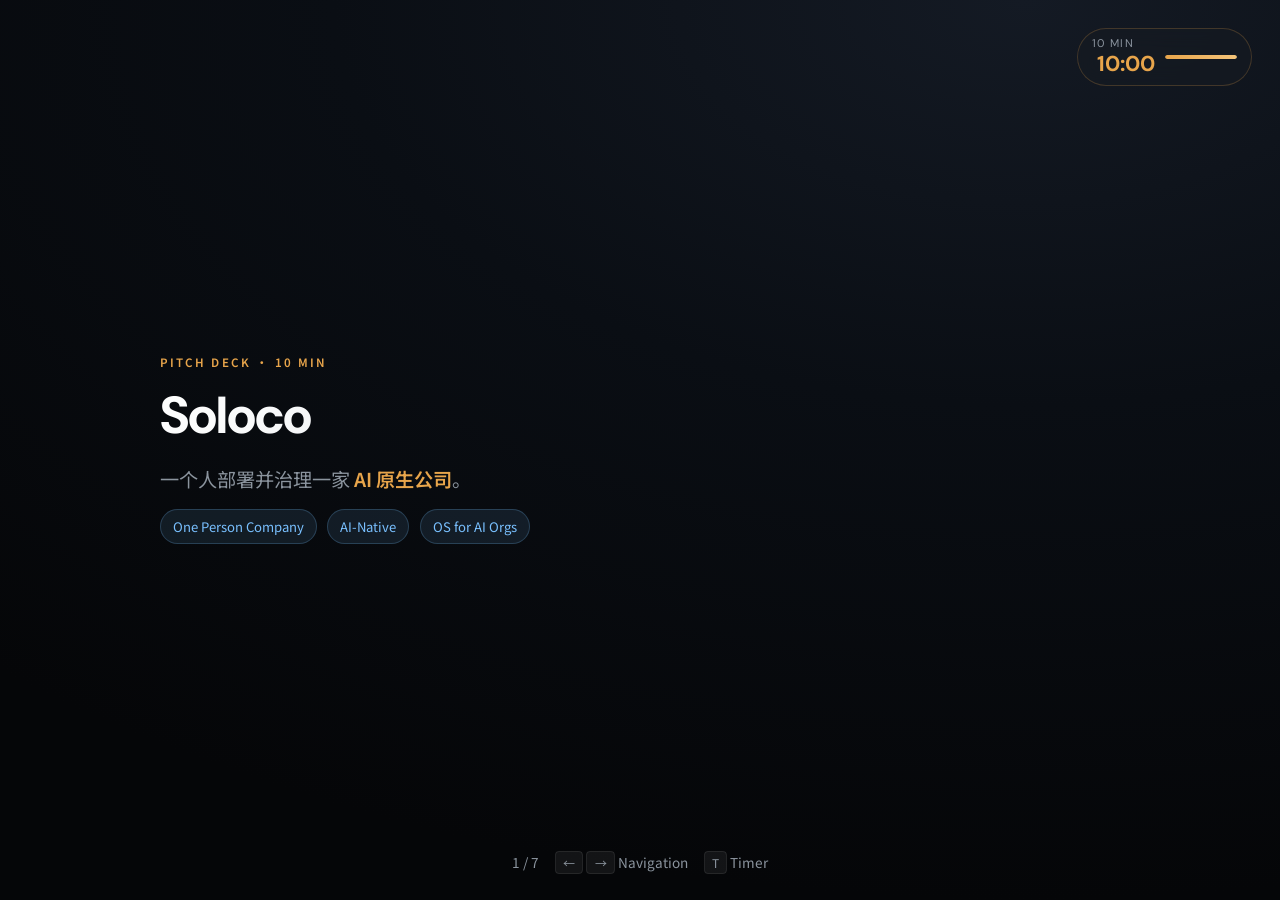
==== index.html @ ab4aa075 "Initial commit: Soloco Pitch Deck Co-authored-by: Cursor <cursoragent@cursor.com>" ====
<!DOCTYPE html>
<html lang="zh-Hans">
<head>
  <meta charset="UTF-8" />
  <meta name="viewport" content="width=device-width, initial-scale=1.0" />
  <title>Soloco Pitch Deck</title>
  <link rel="preconnect" href="https://fonts.googleapis.com" />
  <link rel="preconnect" href="https://fonts.gstatic.com" crossorigin />
  <link href="https://fonts.googleapis.com/css2?family=DM+Sans:ital,opsz,wght@0,9..40,400;0,9..40,600;0,9..40,700;1,9..40,400&family=Noto+Sans+SC:wght@400;500;600;700&display=swap" rel="stylesheet" />
  <style>
    :root {
      --bg-deep: #0a0e14;
      --bg-mid: #0d1117;
      --surface: rgba(22, 27, 34, 0.65);
      --text: #e6edf3;
      --text-muted: #8b949e;
      --accent: #e8a54b;
      --accent-soft: rgba(232, 165, 75, 0.14);
      --accent-glow: rgba(232, 165, 75, 0.35);
      --blue-term: #79c0ff;
      --slide-pad: clamp(2.5rem, 5vw, 4rem);
      --transition: 0.55s cubic-bezier(0.22, 1, 0.36, 1);
    }

    * { box-sizing: border-box; margin: 0; padding: 0; }
    html, body { height: 100%; overflow: hidden; }
    body {
      font-family: "Noto Sans SC", "DM Sans", system-ui, sans-serif;
      background: radial-gradient(120% 100% at 80% 0%, #141a24 0%, var(--bg-deep) 45%, #050608 100%);
      color: var(--text);
      -webkit-font-smoothing: antialiased;
    }

    .deck {
      position: relative;
      width: 100%;
      height: 100%;
      max-width: min(1280px, 100vw);
      margin: 0 auto;
      padding: var(--slide-pad);
      display: flex;
      flex-direction: column;
      align-items: stretch;
      justify-content: center;
    }

    /* Timer */
    .timer-wrap {
      position: fixed;
      top: clamp(1rem, 3vw, 1.75rem);
      right: clamp(1rem, 3vw, 1.75rem);
      z-index: 100;
      display: flex;
      align-items: center;
      gap: 0.65rem;
      font-family: "DM Sans", "Noto Sans SC", sans-serif;
      font-variant-numeric: tabular-nums;
      cursor: pointer;
      user-select: none;
      padding: 0.45rem 0.85rem;
      border-radius: 999px;
      background: var(--surface);
      border: 1px solid rgba(232, 165, 75, 0.22);
      backdrop-filter: blur(10px);
      transition: border-color 0.2s, box-shadow 0.2s;
    }
    .timer-wrap:hover { border-color: rgba(232, 165, 75, 0.45); box-shadow: 0 0 24px var(--accent-glow); }
    .timer-label { font-size: 0.7rem; letter-spacing: 0.12em; text-transform: uppercase; color: var(--text-muted); }
    .timer-display { font-size: 1.35rem; font-weight: 700; color: var(--accent); min-width: 4.2ch; text-align: right; }
    .timer-bar { width: 72px; height: 4px; border-radius: 2px; background: rgba(255, 255, 255, 0.08); overflow: hidden; }
    .timer-bar-fill { height: 100%; width: 100%; background: linear-gradient(90deg, var(--accent), #f4c47a); border-radius: 2px; transform-origin: left center; transition: transform 0.25s linear; }
    .timer-wrap.paused .timer-bar-fill { transition: none; }

    /* Slide chrome */
    .slide-meta {
      position: fixed;
      bottom: clamp(1rem, 3vw, 1.75rem);
      left: 50%;
      transform: translateX(-50%);
      z-index: 50;
      display: flex;
      align-items: center;
      gap: 1rem;
      font-size: 0.85rem;
      color: var(--text-muted);
      font-variant-numeric: tabular-nums;
    }
    .slide-meta kbd { font-family: inherit; font-size: 0.75rem; padding: 0.15rem 0.45rem; border-radius: 4px; background: rgba(255, 255, 255, 0.06); border: 1px solid rgba(255, 255, 255, 0.08); }

    /* Slides */
    .slides { position: relative; flex: 1; min-height: 0; display: grid; place-items: center; }
    .slide {
      position: absolute;
      inset: 0;
      display: flex;
      flex-direction: column;
      justify-content: center;
      opacity: 0;
      visibility: hidden;
      transform: translateX(28px);
      transition: opacity var(--transition), transform var(--transition), visibility 0s linear 0.55s;
      pointer-events: none;
    }
    .slide.active {
      opacity: 1;
      visibility: visible;
      transform: translateX(0);
      transition: opacity var(--transition), transform var(--transition), visibility 0s;
      pointer-events: auto;
    }
    .slide.prev { transform: translateX(-28px); }
    .slide-inner { width: 100%; max-width: 960px; margin: 0 auto; }
    .slide-tag {
      display: inline-block;
      font-size: 0.72rem;
      font-weight: 600;
      letter-spacing: 0.18em;
      text-transform: uppercase;
      color: var(--accent);
      margin-bottom: 1rem;
      opacity: 0;
      transform: translateY(12px);
      animation: rise 0.7s var(--transition) forwards;
      animation-delay: 0.05s;
    }
    .slide h1 {
      font-family: "DM Sans", "Noto Sans SC", sans-serif;
      font-size: clamp(2.1rem, 4.2vw, 3.25rem);
      font-weight: 700;
      line-height: 1.12;
      letter-spacing: -0.02em;
      margin-bottom: 1.25rem;
      background: linear-gradient(135deg, #fff 0%, #c9d1d9 100%);
      -webkit-background-clip: text;
      -webkit-text-fill-color: transparent;
      background-clip: text;
      opacity: 0;
      transform: translateY(16px);
      animation: rise 0.75s var(--transition) forwards;
      animation-delay: 0.1s;
    }
    .slide h2 {
      font-family: "DM Sans", "Noto Sans SC", sans-serif;
      font-size: clamp(1.65rem, 3vw, 2.35rem);
      font-weight: 700;
      line-height: 1.2;
      margin-bottom: 1.5rem;
      opacity: 0;
      transform: translateY(14px);
      animation: rise 0.75s var(--transition) forwards;
      animation-delay: 0.08s;
    }
    .slide p, .slide li { font-size: clamp(1rem, 1.55vw, 1.2rem); line-height: 1.65; color: var(--text-muted); opacity: 0; transform: translateY(12px); animation: rise 0.7s var(--transition) forwards; }
    .slide p + p { margin-top: 0.85rem; }
    .slide ul { list-style: none; margin-top: 0.5rem; }
    .slide li { position: relative; padding-left: 1.35rem; margin-bottom: 0.75rem; animation-delay: calc(0.12s + var(--i, 0) * 0.06s); }
    .slide li::before { content: ""; position: absolute; left: 0; top: 0.55em; width: 6px; height: 6px; border-radius: 50%; background: var(--accent); box-shadow: 0 0 10px var(--accent-glow); }
    .term-en { font-family: "DM Sans", sans-serif; font-weight: 600; font-style: italic; color: var(--blue-term); }
    strong, .hl { color: var(--text); font-weight: 600; }
    .accent { color: var(--accent); }
    .big-stat { font-family: "DM Sans", "Noto Sans SC", sans-serif; font-weight: 700; font-size: clamp(2rem, 4vw, 3rem); color: var(--accent); line-height: 1; text-shadow: 0 0 40px var(--accent-glow); }
    .subline { font-size: 0.95rem; color: var(--text-muted); margin-top: 0.35rem; }

    /* Layout Components */
    .stat-grid { display: grid; grid-template-columns: repeat(3, 1fr); gap: clamp(1rem, 2vw, 1.5rem); margin-top: 1.75rem; }
    @media (max-width: 720px) { .stat-grid { grid-template-columns: 1fr; } }
    .stat-card { padding: 1.25rem 1.35rem; border-radius: 14px; background: linear-gradient(165deg, rgba(22, 27, 34, 0.9) 0%, rgba(13, 17, 23, 0.5) 100%); border: 1px solid rgba(255, 255, 255, 0.06); opacity: 0; transform: translateY(16px); animation: rise 0.75s var(--transition) forwards; }
    .stat-card .label { font-size: 0.78rem; letter-spacing: 0.06em; color: var(--text-muted); margin-bottom: 0.65rem; }
    .bar-track { height: 10px; border-radius: 5px; background: rgba(255, 255, 255, 0.06); overflow: hidden; margin: 0.5rem 0 0.35rem; }
    .bar-fill { width: 0%; height: 100%; border-radius: 5px; background: linear-gradient(90deg, #c97a2d, var(--accent)); transition: width 1.1s cubic-bezier(0.22, 1, 0.36, 1); }
    .money-callout { margin-top: 1.5rem; padding: 1rem 1.25rem; border-radius: 12px; background: var(--accent-soft); border: 1px solid rgba(232, 165, 75, 0.28); opacity: 0; transform: translateY(12px); animation: rise 0.75s var(--transition) forwards; animation-delay: 0.45s; }
    .pill-row { display: flex; flex-wrap: wrap; gap: 0.65rem; margin: 1.25rem 0 0.5rem; }
    .pill { font-size: 0.82rem; padding: 0.35rem 0.75rem; border-radius: 999px; background: rgba(121, 192, 255, 0.1); color: var(--blue-term); border: 1px solid rgba(121, 192, 255, 0.22); opacity: 0; transform: translateY(10px); animation: rise 0.65s var(--transition) forwards; }
    .dual-stat { display: flex; flex-wrap: wrap; align-items: baseline; gap: 1.5rem 2rem; margin-top: 1.5rem; padding-top: 1.25rem; border-top: 1px solid rgba(255, 255, 255, 0.06); }
    .dual-stat > div { opacity: 0; animation: rise 0.7s var(--transition) forwards; }
    .table-wrap { margin-top: 1rem; border-radius: 12px; overflow: hidden; border: 1px solid rgba(255, 255, 255, 0.08); opacity: 0; animation: rise 0.75s var(--transition) forwards; animation-delay: 0.12s; }
    table { width: 100%; border-collapse: collapse; font-size: clamp(0.85rem, 1.2vw, 0.98rem); }
    th, td { padding: 0.75rem 1rem; text-align: left; border-bottom: 1px solid rgba(255, 255, 255, 0.06); }
    th { background: rgba(232, 165, 75, 0.08); color: var(--accent); font-weight: 600; font-size: 0.8rem; letter-spacing: 0.04em; }

    @keyframes rise { to { opacity: 1; transform: translateY(0); } }
    .slide.active .slide-tag, .slide.active h1, .slide.active h2, .slide.active p, .slide.active li { animation-fill-mode: forwards; }
    .slide:not(.active) .slide-tag, .slide:not(.active) h1, .slide:not(.active) h2, .slide:not(.active) p, .slide:not(.active) li, .slide:not(.active) .stat-card, .slide:not(.active) .money-callout, .slide:not(.active) .pill, .slide:not(.active) .dual-stat > div, .slide:not(.active) .table-wrap { animation: none; opacity: 0; }
  </style>
</head>
<body>
  <div class="timer-wrap paused" id="timer" role="button" tabindex="0" aria-label="Timer: Click or press T to start/pause, 10 min countdown" title="Click or press T to start/pause">
    <div>
      <div class="timer-label">10 min</div>
      <div class="timer-display" id="timerText">10:00</div>
    </div>
    <div class="timer-bar" aria-hidden="true">
      <div class="timer-bar-fill" id="timerFill"></div>
    </div>
  </div>

  <div class="deck">
    <div class="slides" id="slides">
      
      <!-- Slide 1: Title -->
      <section class="slide active">
        <div class="slide-inner">
          <span class="slide-tag">Pitch Deck · 10 Min</span>
          <h1>Soloco</h1>
          <p>一个人部署并治理一家 <strong class="accent">AI 原生公司</strong>。</p>
          <p class="pill-row">
            <span class="pill">One Person Company</span>
            <span class="pill">AI-Native</span>
            <span class="pill">OS for AI Orgs</span>
          </p>
        </div>
      </section>

      <!-- Slide 2: The Shift -->
      <section class="slide">
        <div class="slide-inner">
          <span class="slide-tag">01 · The Shift</span>
          <h2>从“个人助手”到“组织执行力”</h2>
          <p>过去十年，软件一直在帮人提高效率。但 2025 之后，AI 模型越过了一个关键门槛：</p>
          <ul>
            <li style="--i: 0">不再只是回答问题，而是<strong class="accent">持续执行任务</strong></li>
            <li style="--i: 1">能够调用工具并<strong class="accent">跨系统协作</strong></li>
            <li style="--i: 2">AI 的核心价值正在发生转移</li>
          </ul>
        </div>
      </section>

      <!-- Slide 3: The Problem -->
      <section class="slide">
        <div class="slide-inner">
          <span class="slide-tag">02 · The Problem</span>
          <h2>我们有最强的工具，却缺组织容器</h2>
          <p>真正限制个人创业者和小团队的，不是任务做得不够快，而是无法低成本拥有一套<strong class="accent">完整的组织能力</strong>。</p>
          <div class="dual-stat">
            <div>
              <div class="subline">传统方式的本质</div>
              <div><span class="hl">购买组织结构</span></div>
            </div>
            <div>
              <div class="subline">当前痛点</div>
              <div><span class="hl">昂贵、缓慢、高度依赖人力</span></div>
            </div>
          </div>
        </div>
      </section>

      <!-- Slide 4: The Insight & Product -->
      <section class="slide">
        <div class="slide-inner">
          <span class="slide-tag">03 · The Product</span>
          <h2>Soloco：把“公司”软件化</h2>
          <p>输入目标后，Soloco 启动一组具备不同职责的 <span class="term-en">AI workers</span>。它们不是聊天线程，而是持续的组织实体。</p>
          <ul>
            <li style="--i: 0"><strong class="accent">角色分工：</strong> 研究、销售、工程、风控</li>
            <li style="--i: 1"><strong class="accent">后台推进：</strong> 用户离线时，AI 团队持续执行</li>
            <li style="--i: 2"><strong class="accent">人类治理：</strong> 处理异常、批准关键决策</li>
          </ul>
        </div>
      </section>

      <!-- Slide 5: The Category -->
      <section class="slide">
        <div class="slide-inner">
          <span class="slide-tag">04 · The Category</span>
          <h2>OPC: One Person Company</h2>
          <p>OPC 不是“一个人用了很多 AI 工具”，而是拥有一套可运行、可治理、可扩张的 <strong class="accent">AI 组织系统</strong>。</p>
          <div class="stat-grid">
            <div class="stat-card">
              <div class="label"><span class="term-en">Scale</span> · 规模</div>
              <div class="big-stat">1:100</div>
              <div class="subline">一个人可有效负责上百个 AI 员工</div>
              <div class="bar-track"><div class="bar-fill" data-width="100"></div></div>
            </div>
            <div class="stat-card">
              <div class="label"><span class="term-en">Friction</span> · 摩擦</div>
              <div class="big-stat">~0</div>
              <div class="subline">上下文、记忆与状态结构化挂载</div>
              <div class="bar-track"><div class="bar-fill" data-width="5"></div></div>
            </div>
            <div class="stat-card">
              <div class="label"><span class="term-en">Trust</span> · 信任</div>
              <div class="big-stat">100%</div>
              <div class="subline">行为完全可记录、可审计、可约束</div>
              <div class="bar-track"><div class="bar-fill" data-width="100"></div></div>
            </div>
          </div>
        </div>
      </section>

      <!-- Slide 6: The Long-Term Vision -->
      <section class="slide">
        <div class="slide-inner">
          <span class="slide-tag">05 · The Vision</span>
          <h2>可组合的 AI 组织网络</h2>
          <p>当 AI 组织可以互相协作、分包、嵌套时，一种<strong class="accent">全新的经济主体形态</strong>将出现。</p>
          <ul>
            <li style="--i: 0">不是传统公司，不是平台，也不是 DAO</li>
            <li style="--i: 1">节点之间不依赖合同谈判，而依赖<strong class="accent">协议与权限</strong></li>
            <li style="--i: 2">Soloco 是让这一切得以存在的基础设施</li>
          </ul>
        </div>
      </section>

      <!-- Slide 7: Why Now & The Ask -->
      <section class="slide">
        <div class="slide-inner">
          <span class="slide-tag">06 · Why Now & The Ask</span>
          <h2>定义下一个软件类别</h2>
          <p>模型能力刚越过可信执行门槛，“组织结构软件化”仍是蓝海。未来 6-12 个月将决定谁来定义这个类别。</p>
          <div class="table-wrap">
            <table>
              <thead>
                <tr><th>过去 <span class="term-en">Past</span></th><th>未来 <span class="term-en">Future</span></th></tr>
              </thead>
              <tbody>
                <tr><td>Productivity Software</td><td><strong class="accent">Organization Software</strong></td></tr>
                <tr><td>AI Assistant</td><td><strong class="accent">AI Company</strong></td></tr>
                <tr><td>One-Person Team</td><td><strong class="accent">One-Person Company (OPC)</strong></td></tr>
              </tbody>
            </table>
          </div>
        </div>
      </section>

    </div>
  </div>

  <div class="slide-meta">
    <span id="slideNum">1 / 7</span>
    <span><kbd>←</kbd> <kbd>→</kbd> Navigation</span>
    <span><kbd>T</kbd> Timer</span>
  </div>

  <script>
    (function () {
      var slides = Array.prototype.slice.call(document.querySelectorAll(".slide"));
      var total = slides.length;
      var current = 0;
      var timerEl = document.getElementById("timer");
      var timerText = document.getElementById("timerText");
      var timerFill = document.getElementById("timerFill");
      var slideNum = document.getElementById("slideNum");

      var TOTAL_SEC = 600; // 10 minutes
      var remaining = TOTAL_SEC;
      var intervalId = null;
      var running = false;

      function formatTime(sec) {
        var m = Math.floor(sec / 60);
        var s = sec % 60;
        return m + ":" + (s < 10 ? "0" : "") + s;
      }

      function updateTimerDisplay() {
        timerText.textContent = formatTime(remaining);
        var p = remaining / TOTAL_SEC;
        timerFill.style.transform = "scaleX(" + p + ")";
      }

      function tick() {
        if (remaining <= 0) { stopTimer(); return; }
        remaining--;
        updateTimerDisplay();
        if (remaining <= 0) stopTimer();
      }

      function startTimer() {
        if (intervalId) return;
        running = true;
        timerEl.classList.remove("paused");
        intervalId = setInterval(tick, 1000);
      }

      function stopTimer() {
        running = false;
        timerEl.classList.add("paused");
        if (intervalId) { clearInterval(intervalId); intervalId = null; }
      }

      function toggleTimer() {
        if (running) { stopTimer(); } else { if (remaining <= 0) remaining = TOTAL_SEC; updateTimerDisplay(); startTimer(); }
      }

      function showSlide(index) {
        if (index < 0) index = 0;
        if (index >= total) index = total - 1;
        current = index;
        slides.forEach(function (slide, i) {
          slide.classList.remove("active", "prev");
          if (i === current) {
            slide.classList.add("active");
            slide.setAttribute("aria-hidden", "false");
          } else {
            slide.setAttribute("aria-hidden", "true");
            if (i < current) slide.classList.add("prev");
          }
        });
        slideNum.textContent = current + 1 + " / " + total;

        if (current === 4) { // Slide 5 (index 4) has the stat bar animation
          requestAnimationFrame(function () {
            document.querySelectorAll(".bar-fill[data-width]").forEach(function (bar) {
              var w = bar.getAttribute("data-width");
              bar.style.width = "0%";
              requestAnimationFrame(function () { bar.style.width = w + "%"; });
            });
          });
        } else {
          document.querySelectorAll(".bar-fill[data-width]").forEach(function (bar) { bar.style.width = "0%"; });
        }
      }

      document.addEventListener("keydown", function (e) {
        if (e.key === "ArrowRight" || e.key === " " || e.key === "PageDown") { e.preventDefault(); showSlide(current + 1); }
        else if (e.key === "ArrowLeft" || e.key === "PageUp") { e.preventDefault(); showSlide(current - 1); }
        else if (e.key === "t" || e.key === "T") { e.preventDefault(); toggleTimer(); }
      });

      timerEl.addEventListener("click", function (e) { e.preventDefault(); toggleTimer(); });
      updateTimerDisplay();
      showSlide(0);
    })();
  </script>
</body>
</html>
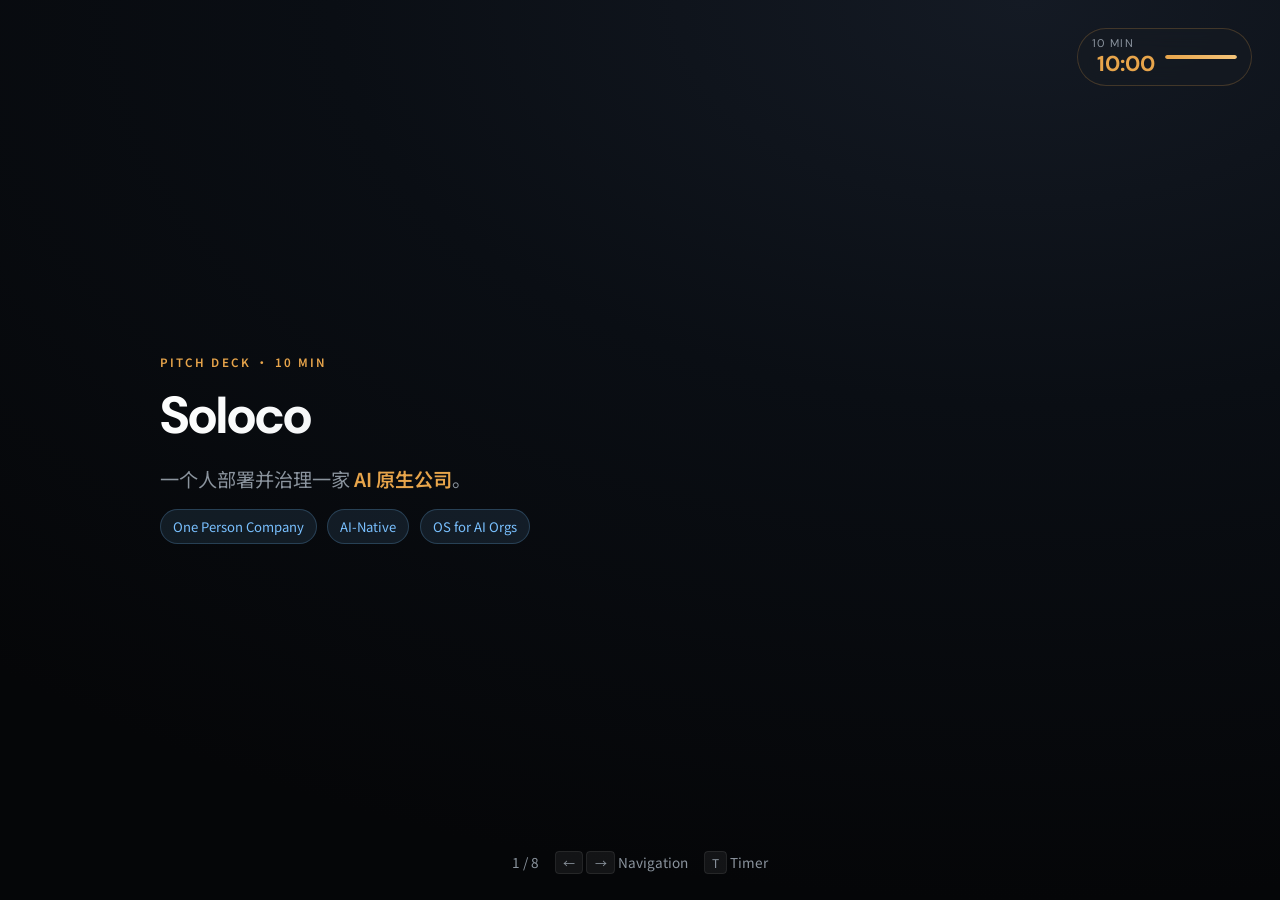
==== commit 47d28eb3: "Add Why Soloco slide and update OS analogy Co-authored-by: Cursor <cursoragent@cursor.com>" ====
--- a/index.html
+++ b/index.html
@@ -301,12 +301,27 @@
         </div>
       </section>
 
-      <!-- Slide 7: Why Now & The Ask -->
-      <section class="slide">
-        <div class="slide-inner">
-          <span class="slide-tag">06 · Why Now & The Ask</span>
+      <!-- Slide 7: Why Soloco -->
+      <section class="slide">
+        <div class="slide-inner">
+          <span class="slide-tag">06 · Why Soloco</span>
+          <h2>成为 AI 组织的底座</h2>
+          <p>就像 Windows 不是一个应用，AWS 不是一家互联网公司。</p>
+          <p>Soloco 要做的是那一层让所有人都可以在上面<strong class="accent">部署、运转、扩张</strong>自己的 AI 组织的底座。</p>
+          <p class="pill-row">
+            <span class="pill">Infrastructure</span>
+            <span class="pill">Operating System</span>
+            <span class="pill">Deployment Layer</span>
+          </p>
+        </div>
+      </section>
+
+      <!-- Slide 8: Why Now & The Ask -->
+      <section class="slide">
+        <div class="slide-inner">
+          <span class="slide-tag">07 · Why Now & The Ask</span>
           <h2>定义下一个软件类别</h2>
-          <p>模型能力刚越过可信执行门槛，“组织结构软件化”仍是蓝海。未来 6-12 个月将决定谁来定义这个类别。</p>
+          <p>从部署一家公司，到治理一个 <strong class="accent">AI 集团 (AI Conglomerate)</strong>。当组织的分包与并购变成 API 协议，个人杠杆将没有上限。</p>
           <div class="table-wrap">
             <table>
               <thead>
@@ -314,8 +329,8 @@
               </thead>
               <tbody>
                 <tr><td>Productivity Software</td><td><strong class="accent">Organization Software</strong></td></tr>
-                <tr><td>AI Assistant</td><td><strong class="accent">AI Company</strong></td></tr>
-                <tr><td>One-Person Team</td><td><strong class="accent">One-Person Company (OPC)</strong></td></tr>
+                <tr><td>AI Assistant</td><td><strong class="accent">One-Person Company (OPC)</strong></td></tr>
+                <tr><td>Personal OS</td><td><strong class="accent">OPC OS</strong></td></tr>
               </tbody>
             </table>
           </div>
@@ -326,7 +341,7 @@
   </div>
 
   <div class="slide-meta">
-    <span id="slideNum">1 / 7</span>
+    <span id="slideNum">1 / 8</span>
     <span><kbd>←</kbd> <kbd>→</kbd> Navigation</span>
     <span><kbd>T</kbd> Timer</span>
   </div>
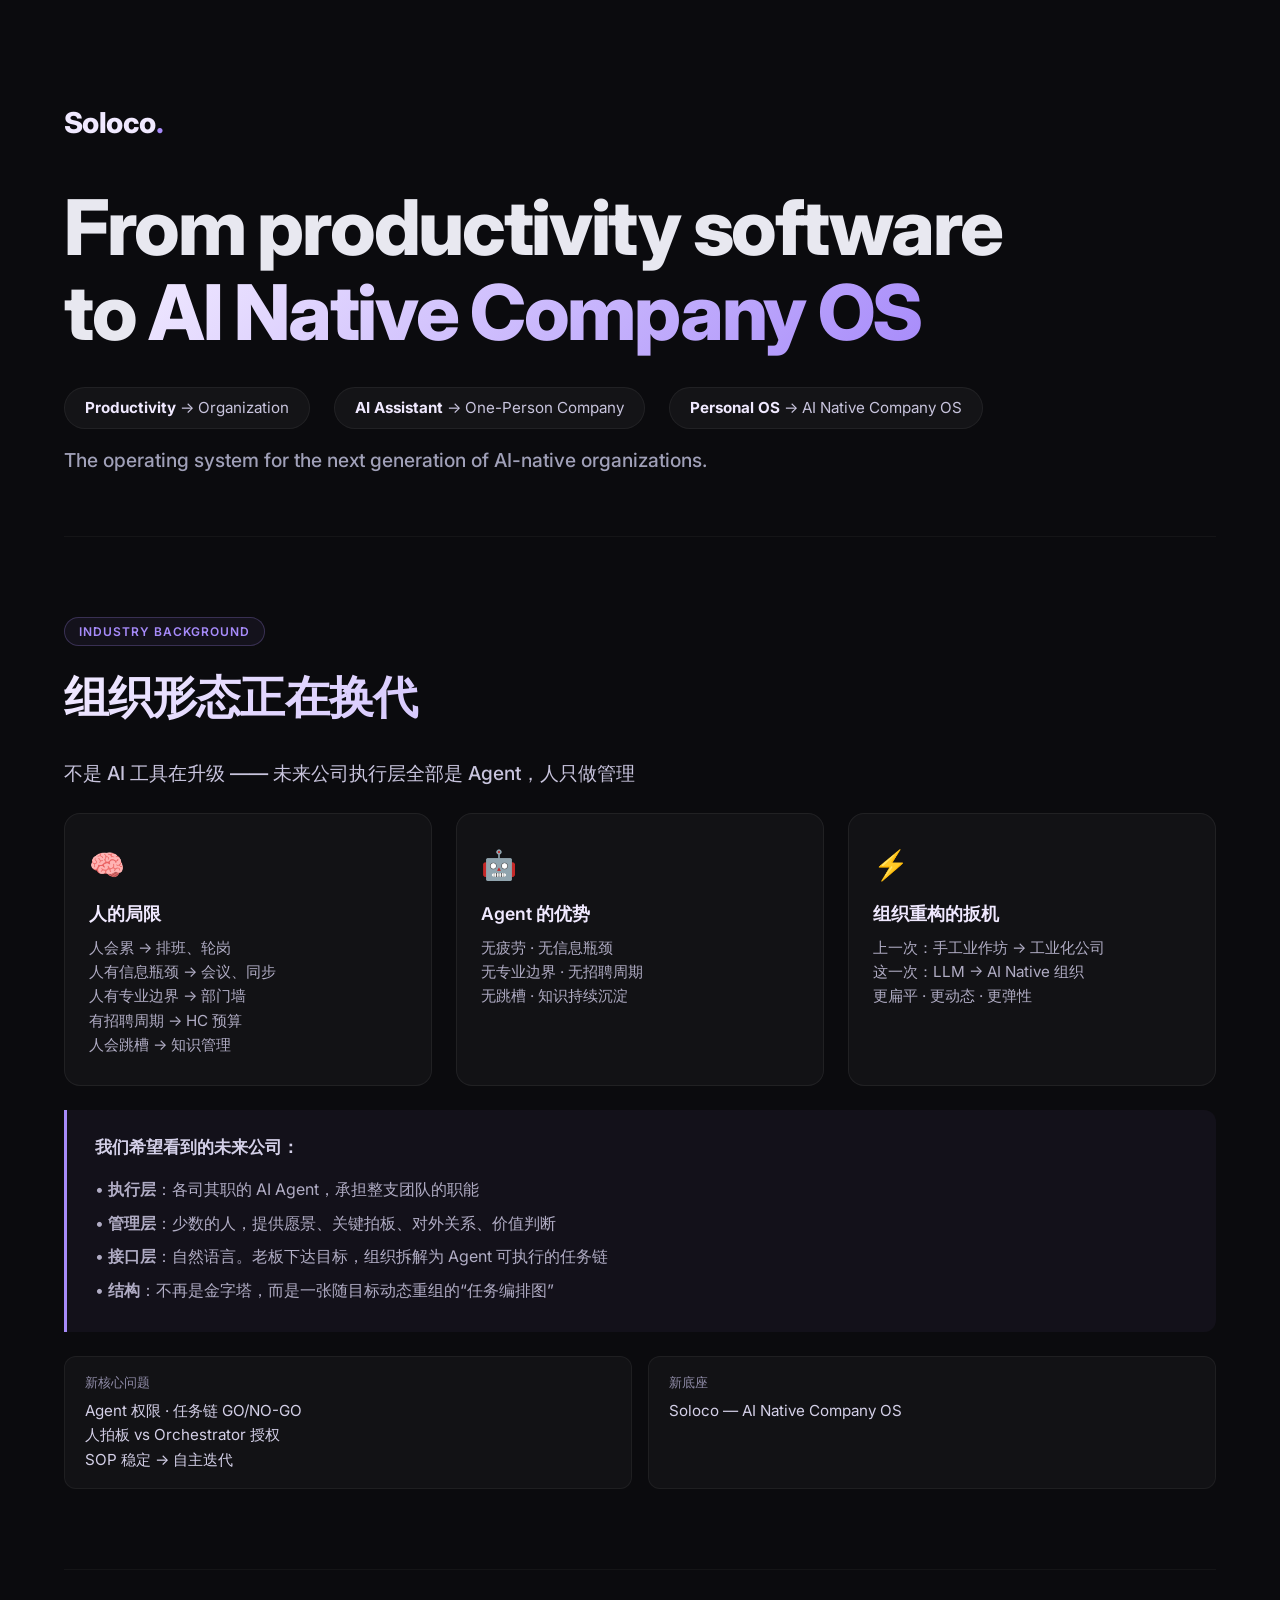
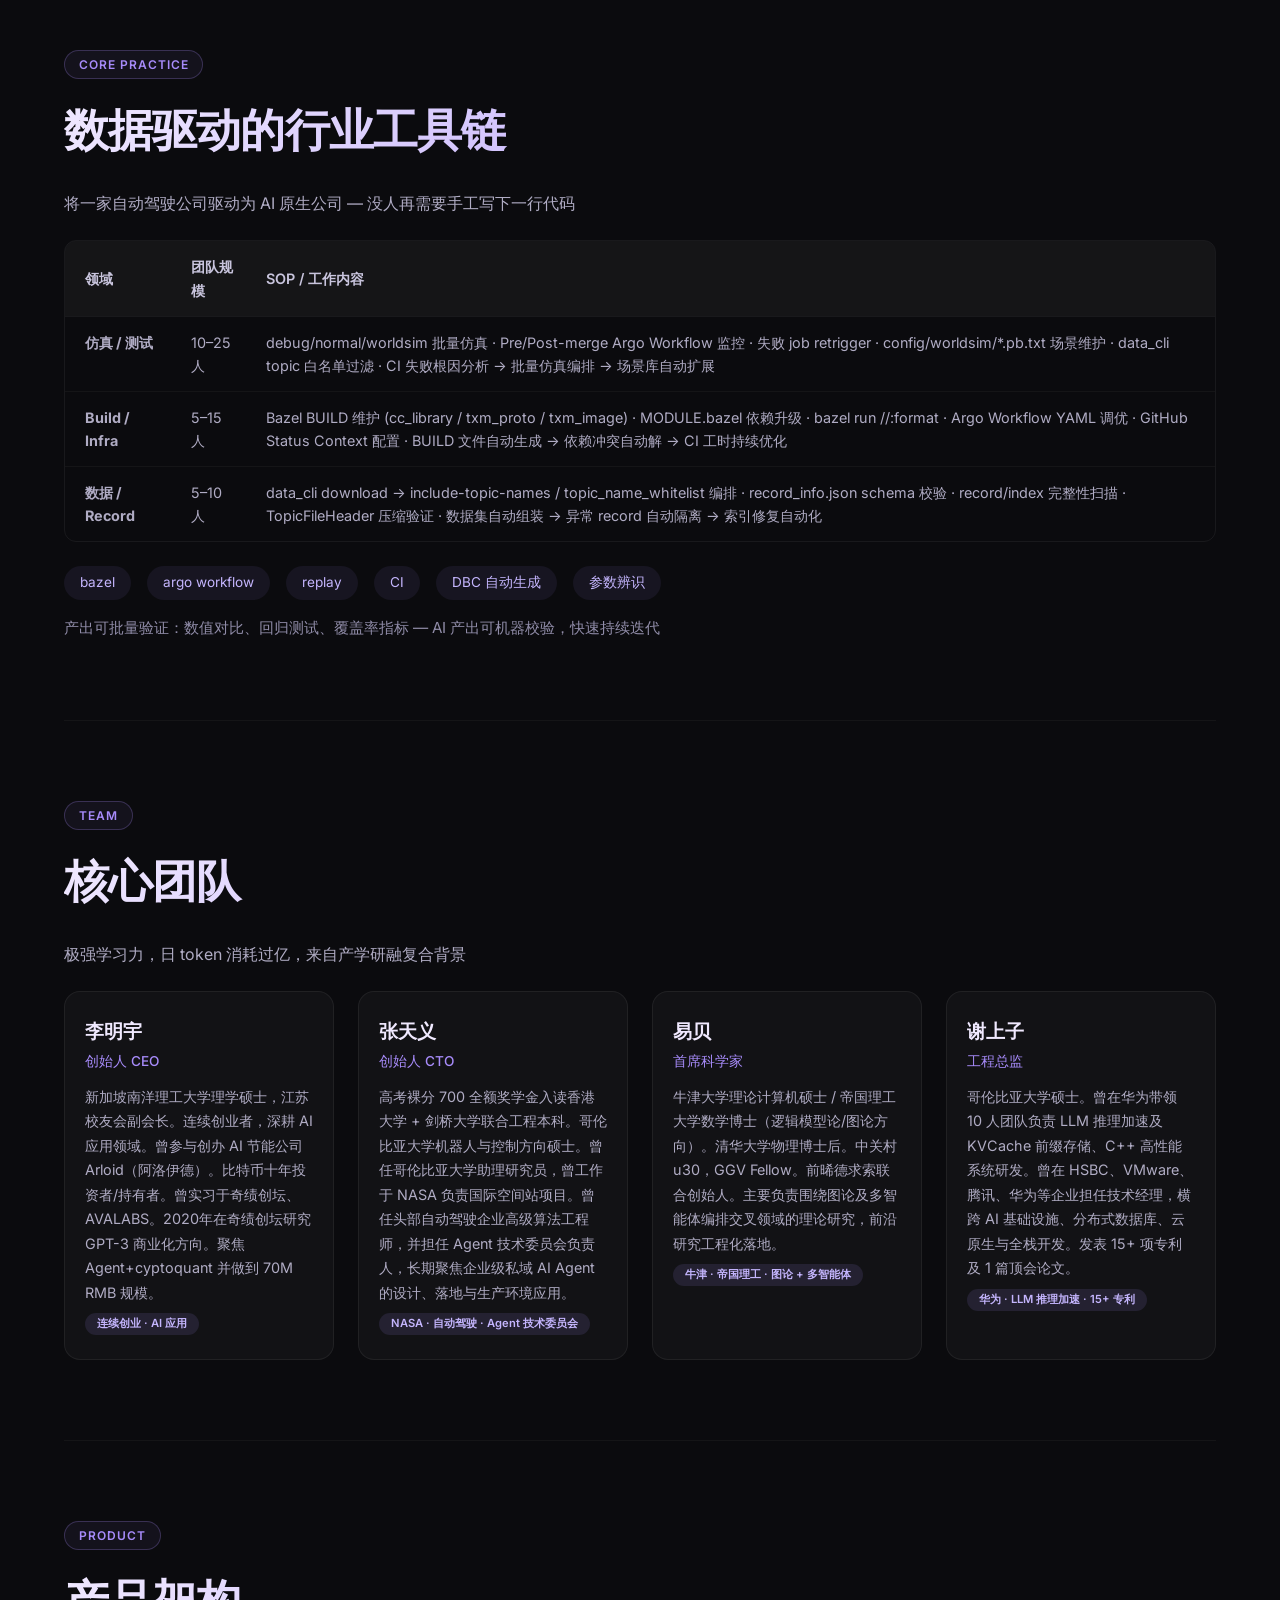
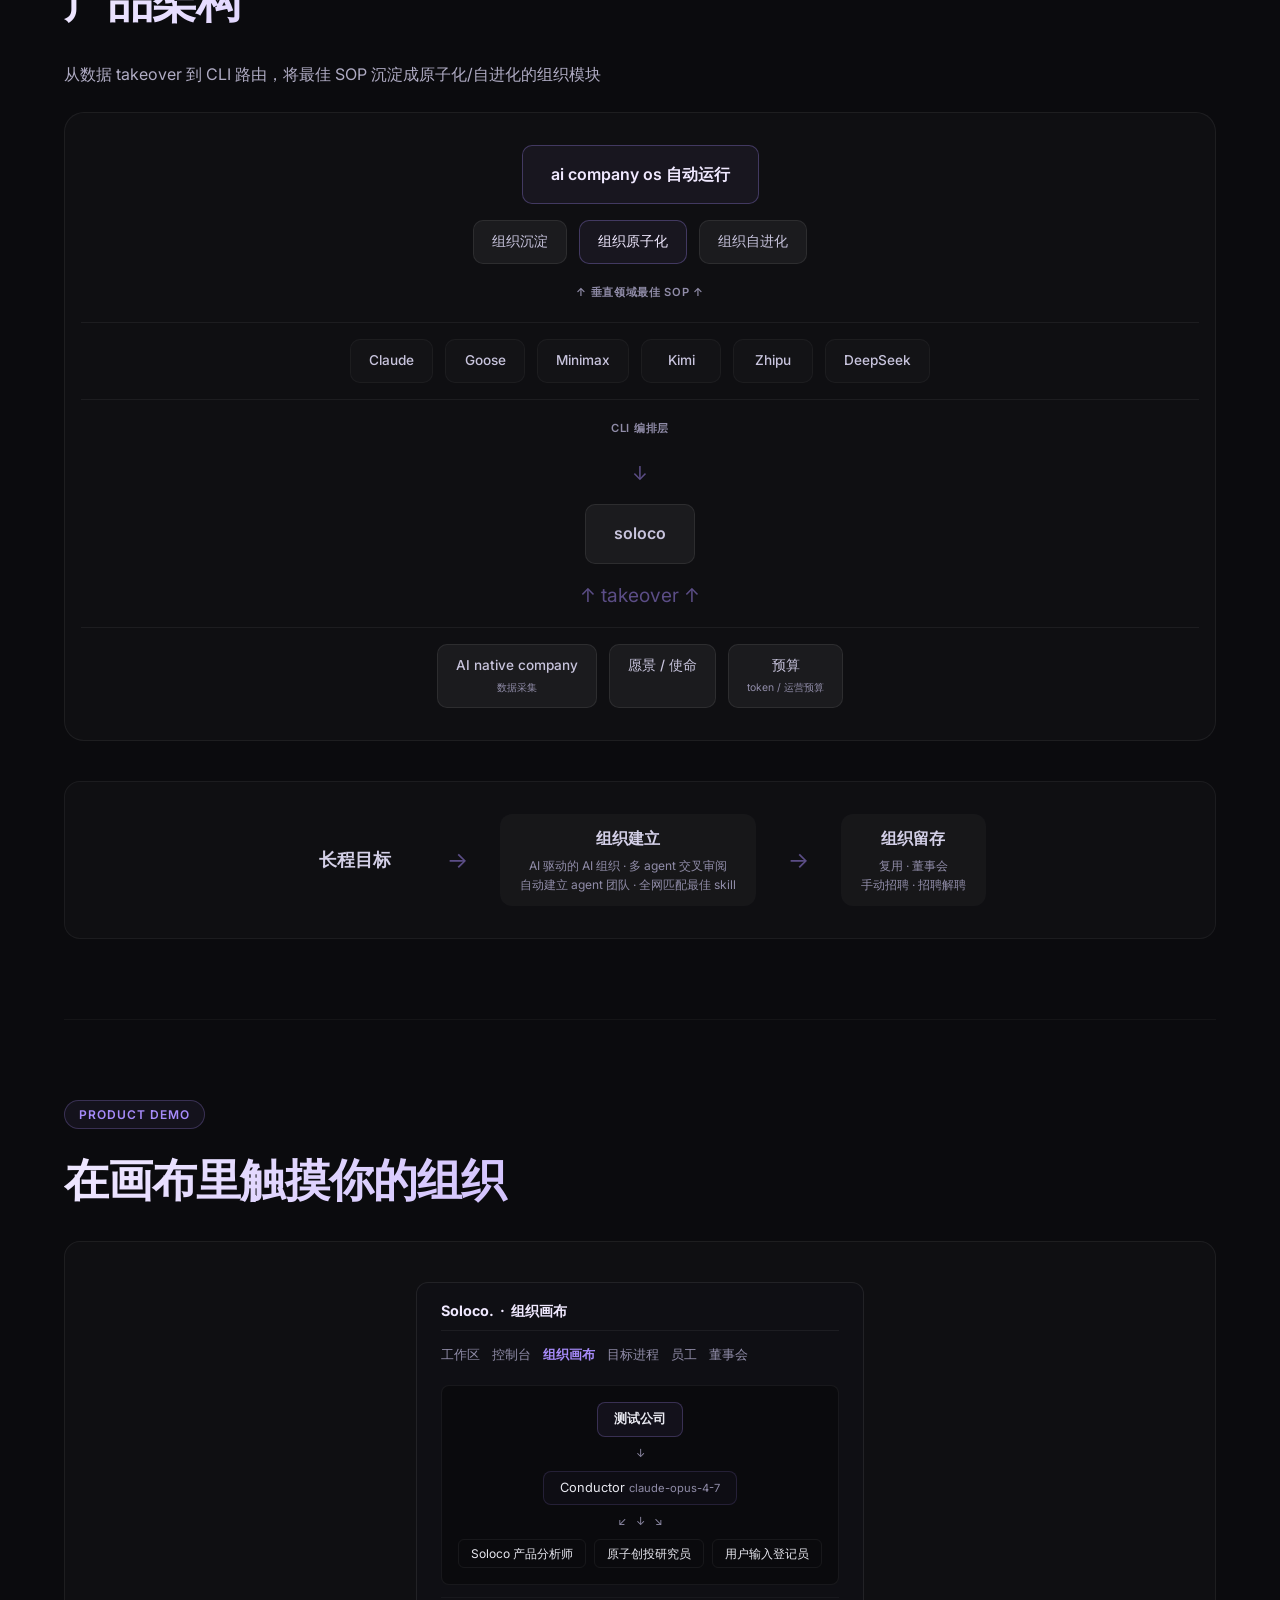
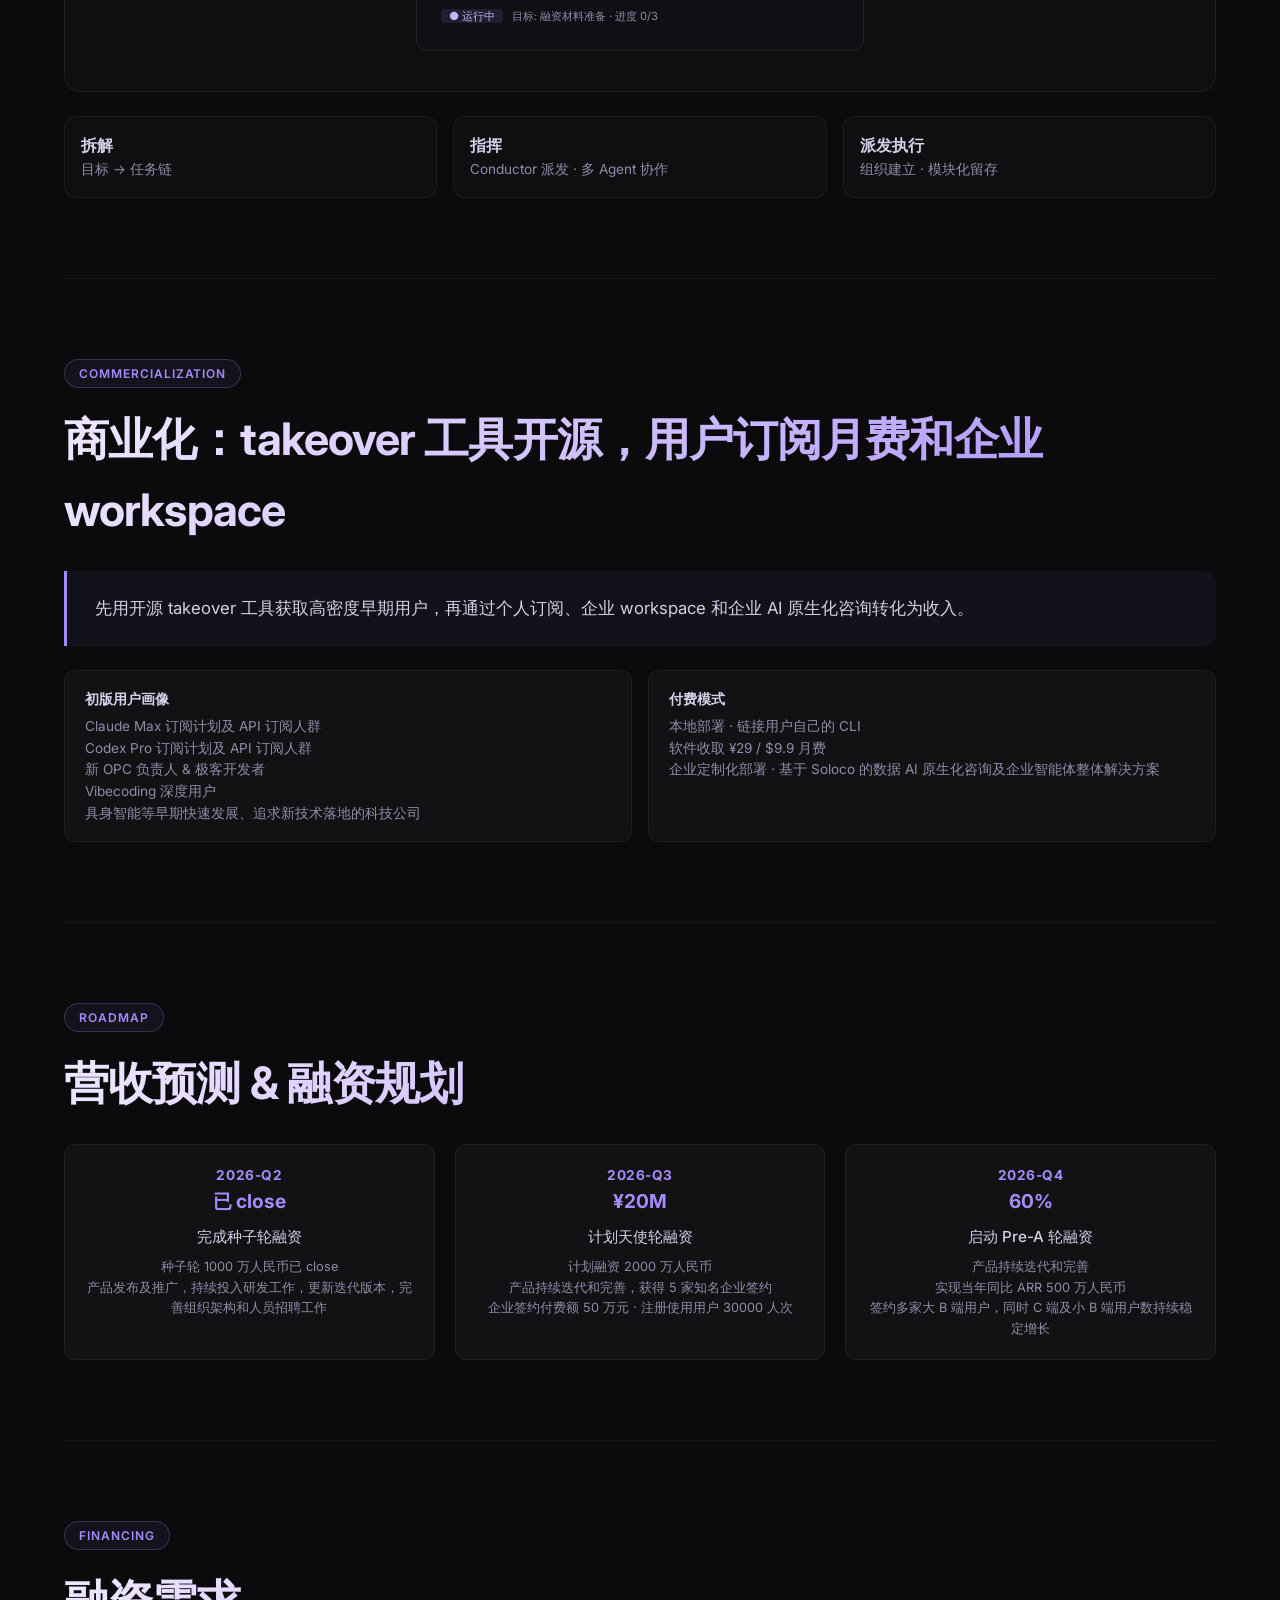
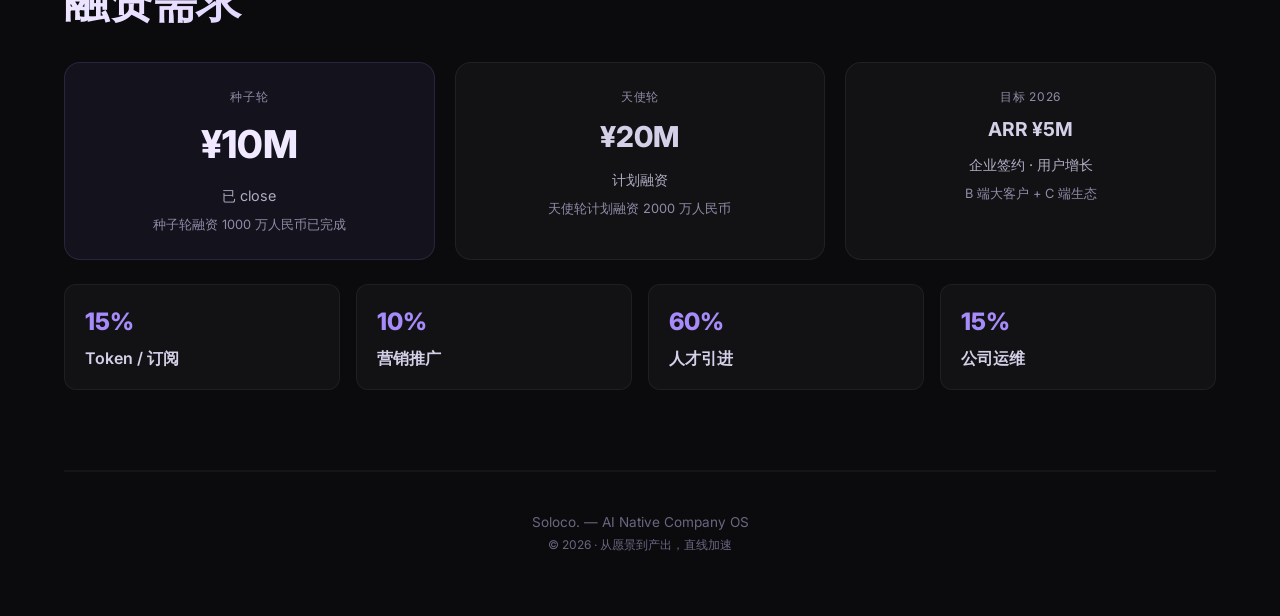
==== commit 8a1b890e: "docs: update Soloco business plan page" ====
--- a/index.html
+++ b/index.html
@@ -1,441 +1,829 @@
 <!DOCTYPE html>
-<html lang="zh-Hans">
+<html lang="zh-CN">
 <head>
-  <meta charset="UTF-8" />
-  <meta name="viewport" content="width=device-width, initial-scale=1.0" />
-  <title>Soloco Pitch Deck</title>
-  <link rel="preconnect" href="https://fonts.googleapis.com" />
-  <link rel="preconnect" href="https://fonts.gstatic.com" crossorigin />
-  <link href="https://fonts.googleapis.com/css2?family=DM+Sans:ital,opsz,wght@0,9..40,400;0,9..40,600;0,9..40,700;1,9..40,400&family=Noto+Sans+SC:wght@400;500;600;700&display=swap" rel="stylesheet" />
-  <style>
-    :root {
-      --bg-deep: #0a0e14;
-      --bg-mid: #0d1117;
-      --surface: rgba(22, 27, 34, 0.65);
-      --text: #e6edf3;
-      --text-muted: #8b949e;
-      --accent: #e8a54b;
-      --accent-soft: rgba(232, 165, 75, 0.14);
-      --accent-glow: rgba(232, 165, 75, 0.35);
-      --blue-term: #79c0ff;
-      --slide-pad: clamp(2.5rem, 5vw, 4rem);
-      --transition: 0.55s cubic-bezier(0.22, 1, 0.36, 1);
-    }
-
-    * { box-sizing: border-box; margin: 0; padding: 0; }
-    html, body { height: 100%; overflow: hidden; }
-    body {
-      font-family: "Noto Sans SC", "DM Sans", system-ui, sans-serif;
-      background: radial-gradient(120% 100% at 80% 0%, #141a24 0%, var(--bg-deep) 45%, #050608 100%);
-      color: var(--text);
-      -webkit-font-smoothing: antialiased;
-    }
-
-    .deck {
-      position: relative;
-      width: 100%;
-      height: 100%;
-      max-width: min(1280px, 100vw);
-      margin: 0 auto;
-      padding: var(--slide-pad);
-      display: flex;
-      flex-direction: column;
-      align-items: stretch;
-      justify-content: center;
-    }
-
-    /* Timer */
-    .timer-wrap {
-      position: fixed;
-      top: clamp(1rem, 3vw, 1.75rem);
-      right: clamp(1rem, 3vw, 1.75rem);
-      z-index: 100;
-      display: flex;
-      align-items: center;
-      gap: 0.65rem;
-      font-family: "DM Sans", "Noto Sans SC", sans-serif;
-      font-variant-numeric: tabular-nums;
-      cursor: pointer;
-      user-select: none;
-      padding: 0.45rem 0.85rem;
-      border-radius: 999px;
-      background: var(--surface);
-      border: 1px solid rgba(232, 165, 75, 0.22);
-      backdrop-filter: blur(10px);
-      transition: border-color 0.2s, box-shadow 0.2s;
-    }
-    .timer-wrap:hover { border-color: rgba(232, 165, 75, 0.45); box-shadow: 0 0 24px var(--accent-glow); }
-    .timer-label { font-size: 0.7rem; letter-spacing: 0.12em; text-transform: uppercase; color: var(--text-muted); }
-    .timer-display { font-size: 1.35rem; font-weight: 700; color: var(--accent); min-width: 4.2ch; text-align: right; }
-    .timer-bar { width: 72px; height: 4px; border-radius: 2px; background: rgba(255, 255, 255, 0.08); overflow: hidden; }
-    .timer-bar-fill { height: 100%; width: 100%; background: linear-gradient(90deg, var(--accent), #f4c47a); border-radius: 2px; transform-origin: left center; transition: transform 0.25s linear; }
-    .timer-wrap.paused .timer-bar-fill { transition: none; }
-
-    /* Slide chrome */
-    .slide-meta {
-      position: fixed;
-      bottom: clamp(1rem, 3vw, 1.75rem);
-      left: 50%;
-      transform: translateX(-50%);
-      z-index: 50;
-      display: flex;
-      align-items: center;
-      gap: 1rem;
-      font-size: 0.85rem;
-      color: var(--text-muted);
-      font-variant-numeric: tabular-nums;
-    }
-    .slide-meta kbd { font-family: inherit; font-size: 0.75rem; padding: 0.15rem 0.45rem; border-radius: 4px; background: rgba(255, 255, 255, 0.06); border: 1px solid rgba(255, 255, 255, 0.08); }
-
-    /* Slides */
-    .slides { position: relative; flex: 1; min-height: 0; display: grid; place-items: center; }
-    .slide {
-      position: absolute;
-      inset: 0;
-      display: flex;
-      flex-direction: column;
-      justify-content: center;
-      opacity: 0;
-      visibility: hidden;
-      transform: translateX(28px);
-      transition: opacity var(--transition), transform var(--transition), visibility 0s linear 0.55s;
-      pointer-events: none;
-    }
-    .slide.active {
-      opacity: 1;
-      visibility: visible;
-      transform: translateX(0);
-      transition: opacity var(--transition), transform var(--transition), visibility 0s;
-      pointer-events: auto;
-    }
-    .slide.prev { transform: translateX(-28px); }
-    .slide-inner { width: 100%; max-width: 960px; margin: 0 auto; }
-    .slide-tag {
-      display: inline-block;
-      font-size: 0.72rem;
-      font-weight: 600;
-      letter-spacing: 0.18em;
-      text-transform: uppercase;
-      color: var(--accent);
-      margin-bottom: 1rem;
-      opacity: 0;
-      transform: translateY(12px);
-      animation: rise 0.7s var(--transition) forwards;
-      animation-delay: 0.05s;
-    }
-    .slide h1 {
-      font-family: "DM Sans", "Noto Sans SC", sans-serif;
-      font-size: clamp(2.1rem, 4.2vw, 3.25rem);
-      font-weight: 700;
-      line-height: 1.12;
-      letter-spacing: -0.02em;
-      margin-bottom: 1.25rem;
-      background: linear-gradient(135deg, #fff 0%, #c9d1d9 100%);
-      -webkit-background-clip: text;
-      -webkit-text-fill-color: transparent;
-      background-clip: text;
-      opacity: 0;
-      transform: translateY(16px);
-      animation: rise 0.75s var(--transition) forwards;
-      animation-delay: 0.1s;
-    }
-    .slide h2 {
-      font-family: "DM Sans", "Noto Sans SC", sans-serif;
-      font-size: clamp(1.65rem, 3vw, 2.35rem);
-      font-weight: 700;
-      line-height: 1.2;
-      margin-bottom: 1.5rem;
-      opacity: 0;
-      transform: translateY(14px);
-      animation: rise 0.75s var(--transition) forwards;
-      animation-delay: 0.08s;
-    }
-    .slide p, .slide li { font-size: clamp(1rem, 1.55vw, 1.2rem); line-height: 1.65; color: var(--text-muted); opacity: 0; transform: translateY(12px); animation: rise 0.7s var(--transition) forwards; }
-    .slide p + p { margin-top: 0.85rem; }
-    .slide ul { list-style: none; margin-top: 0.5rem; }
-    .slide li { position: relative; padding-left: 1.35rem; margin-bottom: 0.75rem; animation-delay: calc(0.12s + var(--i, 0) * 0.06s); }
-    .slide li::before { content: ""; position: absolute; left: 0; top: 0.55em; width: 6px; height: 6px; border-radius: 50%; background: var(--accent); box-shadow: 0 0 10px var(--accent-glow); }
-    .term-en { font-family: "DM Sans", sans-serif; font-weight: 600; font-style: italic; color: var(--blue-term); }
-    strong, .hl { color: var(--text); font-weight: 600; }
-    .accent { color: var(--accent); }
-    .big-stat { font-family: "DM Sans", "Noto Sans SC", sans-serif; font-weight: 700; font-size: clamp(2rem, 4vw, 3rem); color: var(--accent); line-height: 1; text-shadow: 0 0 40px var(--accent-glow); }
-    .subline { font-size: 0.95rem; color: var(--text-muted); margin-top: 0.35rem; }
-
-    /* Layout Components */
-    .stat-grid { display: grid; grid-template-columns: repeat(3, 1fr); gap: clamp(1rem, 2vw, 1.5rem); margin-top: 1.75rem; }
-    @media (max-width: 720px) { .stat-grid { grid-template-columns: 1fr; } }
-    .stat-card { padding: 1.25rem 1.35rem; border-radius: 14px; background: linear-gradient(165deg, rgba(22, 27, 34, 0.9) 0%, rgba(13, 17, 23, 0.5) 100%); border: 1px solid rgba(255, 255, 255, 0.06); opacity: 0; transform: translateY(16px); animation: rise 0.75s var(--transition) forwards; }
-    .stat-card .label { font-size: 0.78rem; letter-spacing: 0.06em; color: var(--text-muted); margin-bottom: 0.65rem; }
-    .bar-track { height: 10px; border-radius: 5px; background: rgba(255, 255, 255, 0.06); overflow: hidden; margin: 0.5rem 0 0.35rem; }
-    .bar-fill { width: 0%; height: 100%; border-radius: 5px; background: linear-gradient(90deg, #c97a2d, var(--accent)); transition: width 1.1s cubic-bezier(0.22, 1, 0.36, 1); }
-    .money-callout { margin-top: 1.5rem; padding: 1rem 1.25rem; border-radius: 12px; background: var(--accent-soft); border: 1px solid rgba(232, 165, 75, 0.28); opacity: 0; transform: translateY(12px); animation: rise 0.75s var(--transition) forwards; animation-delay: 0.45s; }
-    .pill-row { display: flex; flex-wrap: wrap; gap: 0.65rem; margin: 1.25rem 0 0.5rem; }
-    .pill { font-size: 0.82rem; padding: 0.35rem 0.75rem; border-radius: 999px; background: rgba(121, 192, 255, 0.1); color: var(--blue-term); border: 1px solid rgba(121, 192, 255, 0.22); opacity: 0; transform: translateY(10px); animation: rise 0.65s var(--transition) forwards; }
-    .dual-stat { display: flex; flex-wrap: wrap; align-items: baseline; gap: 1.5rem 2rem; margin-top: 1.5rem; padding-top: 1.25rem; border-top: 1px solid rgba(255, 255, 255, 0.06); }
-    .dual-stat > div { opacity: 0; animation: rise 0.7s var(--transition) forwards; }
-    .table-wrap { margin-top: 1rem; border-radius: 12px; overflow: hidden; border: 1px solid rgba(255, 255, 255, 0.08); opacity: 0; animation: rise 0.75s var(--transition) forwards; animation-delay: 0.12s; }
-    table { width: 100%; border-collapse: collapse; font-size: clamp(0.85rem, 1.2vw, 0.98rem); }
-    th, td { padding: 0.75rem 1rem; text-align: left; border-bottom: 1px solid rgba(255, 255, 255, 0.06); }
-    th { background: rgba(232, 165, 75, 0.08); color: var(--accent); font-weight: 600; font-size: 0.8rem; letter-spacing: 0.04em; }
-
-    @keyframes rise { to { opacity: 1; transform: translateY(0); } }
-    .slide.active .slide-tag, .slide.active h1, .slide.active h2, .slide.active p, .slide.active li { animation-fill-mode: forwards; }
-    .slide:not(.active) .slide-tag, .slide:not(.active) h1, .slide:not(.active) h2, .slide:not(.active) p, .slide:not(.active) li, .slide:not(.active) .stat-card, .slide:not(.active) .money-callout, .slide:not(.active) .pill, .slide:not(.active) .dual-stat > div, .slide:not(.active) .table-wrap { animation: none; opacity: 0; }
-  </style>
+    <meta charset="UTF-8" />
+    <meta name="viewport" content="width=device-width, initial-scale=1.0" />
+    <title>Soloco — AI Native Company OS</title>
+    <link rel="preconnect" href="https://fonts.googleapis.com" />
+    <link href="https://fonts.googleapis.com/css2?family=Inter:opsz,wght@14..32,400;14..32,500;14..32,600;14..32,700;14..32,800&display=swap" rel="stylesheet" />
+    <style>
+        * {
+            margin: 0;
+            padding: 0;
+            box-sizing: border-box;
+        }
+
+        body {
+            font-family: 'Inter', -apple-system, BlinkMacSystemFont, sans-serif;
+            background: #0b0b0e;
+            color: #e8e8f0;
+            line-height: 1.6;
+        }
+
+        .container {
+            max-width: 1200px;
+            margin: 0 auto;
+            padding: 0 24px;
+        }
+
+        /* ===== TYPOGRAPHY ===== */
+        h1 {
+            font-size: clamp(2.8rem, 6vw, 4.8rem);
+            font-weight: 800;
+            letter-spacing: -0.03em;
+            line-height: 1.1;
+        }
+        h2 {
+            font-size: clamp(2rem, 3.5vw, 3rem);
+            font-weight: 700;
+            letter-spacing: -0.02em;
+            margin-bottom: 24px;
+            background: linear-gradient(135deg, #f0e9ff 0%, #a78bfa 100%);
+            -webkit-background-clip: text;
+            -webkit-text-fill-color: transparent;
+            background-clip: text;
+        }
+        h3 {
+            font-size: 1.5rem;
+            font-weight: 600;
+            margin-bottom: 16px;
+            color: #d4d0e8;
+        }
+        h4 {
+            font-size: 1.1rem;
+            font-weight: 600;
+            margin-bottom: 8px;
+            color: #b8b0d0;
+        }
+        .section-tag {
+            display: inline-block;
+            font-size: 0.75rem;
+            font-weight: 600;
+            letter-spacing: 0.08em;
+            text-transform: uppercase;
+            color: #a78bfa;
+            border: 1px solid rgba(167, 139, 250, 0.25);
+            padding: 4px 14px;
+            border-radius: 100px;
+            margin-bottom: 16px;
+            background: rgba(167, 139, 250, 0.06);
+        }
+
+        /* ===== SECTIONS ===== */
+        section {
+            padding: 80px 0;
+            border-bottom: 1px solid rgba(255, 255, 255, 0.04);
+        }
+        section:last-child {
+            border-bottom: none;
+        }
+
+        /* ===== COVER ===== */
+        .cover {
+            padding: 100px 0 60px 0;
+            border-bottom: 1px solid rgba(255, 255, 255, 0.04);
+        }
+        .cover .logo {
+            font-size: 1.8rem;
+            font-weight: 800;
+            letter-spacing: -0.02em;
+            color: #f0e9ff;
+            margin-bottom: 40px;
+        }
+        .cover .logo span {
+            color: #a78bfa;
+        }
+        .cover-sub {
+            font-size: 1.2rem;
+            color: #a0a0b8;
+            margin-top: 16px;
+            font-weight: 500;
+        }
+        .cover-stack {
+            display: flex;
+            flex-wrap: wrap;
+            gap: 12px 24px;
+            margin-top: 32px;
+        }
+        .cover-stack .pill {
+            background: rgba(255, 255, 255, 0.04);
+            border: 1px solid rgba(255, 255, 255, 0.06);
+            padding: 8px 20px;
+            border-radius: 100px;
+            font-size: 0.95rem;
+            color: #c8c4dd;
+        }
+        .cover-stack .pill strong {
+            color: #f0e9ff;
+        }
+
+        /* ===== CARDS ===== */
+        .card-grid {
+            display: grid;
+            grid-template-columns: repeat(auto-fit, minmax(280px, 1fr));
+            gap: 24px;
+        }
+        .card {
+            background: rgba(255, 255, 255, 0.03);
+            border: 1px solid rgba(255, 255, 255, 0.06);
+            border-radius: 16px;
+            padding: 28px 24px;
+            transition: border-color 0.25s;
+        }
+        .card:hover {
+            border-color: rgba(167, 139, 250, 0.25);
+        }
+        .card .icon {
+            font-size: 1.8rem;
+            margin-bottom: 12px;
+        }
+        .card h4 {
+            color: #f0e9ff;
+        }
+        .card p {
+            color: #b0acc4;
+            font-size: 0.95rem;
+        }
+
+        /* ===== TEAM ===== */
+        .team-grid {
+            display: grid;
+            grid-template-columns: repeat(auto-fit, minmax(260px, 1fr));
+            gap: 24px;
+        }
+        .team-card {
+            background: rgba(255, 255, 255, 0.03);
+            border: 1px solid rgba(255, 255, 255, 0.06);
+            border-radius: 16px;
+            padding: 24px 20px;
+        }
+        .team-card .name {
+            font-size: 1.2rem;
+            font-weight: 700;
+            color: #f0e9ff;
+        }
+        .team-card .title {
+            font-size: 0.85rem;
+            color: #a78bfa;
+            font-weight: 500;
+            margin: 4px 0 12px 0;
+        }
+        .team-card .bio {
+            font-size: 0.9rem;
+            color: #b0acc4;
+            line-height: 1.7;
+        }
+        .team-card .badge {
+            display: inline-block;
+            font-size: 0.7rem;
+            font-weight: 600;
+            background: rgba(167, 139, 250, 0.12);
+            color: #c4b5fd;
+            padding: 2px 12px;
+            border-radius: 100px;
+            margin-top: 8px;
+        }
+
+        /* ===== TABLES ===== */
+        .table-wrap {
+            overflow-x: auto;
+            margin: 24px 0;
+            border-radius: 12px;
+            border: 1px solid rgba(255, 255, 255, 0.06);
+        }
+        table {
+            width: 100%;
+            border-collapse: collapse;
+            font-size: 0.9rem;
+        }
+        th {
+            background: rgba(255, 255, 255, 0.04);
+            padding: 14px 16px;
+            text-align: left;
+            font-weight: 600;
+            color: #c8c4dd;
+            border-bottom: 1px solid rgba(255, 255, 255, 0.06);
+        }
+        td {
+            padding: 14px 16px;
+            border-bottom: 1px solid rgba(255, 255, 255, 0.04);
+            color: #b0acc4;
+            vertical-align: top;
+        }
+        tr:last-child td {
+            border-bottom: none;
+        }
+        .table-wrap table td:first-child,
+        .table-wrap table th:first-child {
+            padding-left: 20px;
+        }
+        .table-wrap table td:last-child,
+        .table-wrap table th:last-child {
+            padding-right: 20px;
+        }
+
+        /* ===== TIMELINE ===== */
+        .timeline {
+            display: flex;
+            flex-wrap: wrap;
+            gap: 20px;
+            margin-top: 24px;
+        }
+        .timeline-item {
+            flex: 1 1 180px;
+            background: rgba(255, 255, 255, 0.03);
+            border: 1px solid rgba(255, 255, 255, 0.06);
+            border-radius: 12px;
+            padding: 20px 18px;
+            text-align: center;
+        }
+        .timeline-item .quarter {
+            font-weight: 700;
+            color: #a78bfa;
+            font-size: 0.85rem;
+            letter-spacing: 0.04em;
+        }
+        .timeline-item .milestone {
+            font-size: 0.95rem;
+            color: #d4d0e8;
+            margin: 8px 0;
+            font-weight: 500;
+        }
+        .timeline-item .detail {
+            font-size: 0.8rem;
+            color: #908ca8;
+        }
+        .timeline-item .pct {
+            font-size: 1.2rem;
+            font-weight: 700;
+            color: #a78bfa;
+        }
+
+        /* ===== PRODUCT ARCHITECTURE DIAGRAM (CSS) ===== */
+        .arch-diagram {
+            display: flex;
+            flex-direction: column;
+            align-items: center;
+            gap: 16px;
+            padding: 32px 16px;
+            background: rgba(255, 255, 255, 0.02);
+            border-radius: 20px;
+            border: 1px solid rgba(255, 255, 255, 0.06);
+            margin: 24px 0;
+            overflow-x: auto;
+        }
+        .arch-row {
+            display: flex;
+            flex-wrap: wrap;
+            justify-content: center;
+            gap: 12px;
+            width: 100%;
+        }
+        .arch-box {
+            background: rgba(255, 255, 255, 0.05);
+            border: 1px solid rgba(255, 255, 255, 0.08);
+            border-radius: 10px;
+            padding: 10px 18px;
+            font-size: 0.85rem;
+            color: #c8c4dd;
+            text-align: center;
+            min-width: 80px;
+            font-weight: 500;
+        }
+        .arch-box.highlight {
+            border-color: rgba(167, 139, 250, 0.3);
+            background: rgba(167, 139, 250, 0.06);
+            color: #f0e9ff;
+        }
+        .arch-box.large {
+            padding: 16px 28px;
+            font-size: 1rem;
+            font-weight: 600;
+        }
+        .arch-box .sub {
+            display: block;
+            font-size: 0.65rem;
+            font-weight: 400;
+            color: #908ca8;
+            margin-top: 4px;
+        }
+        .arch-arrow {
+            color: rgba(167, 139, 250, 0.5);
+            font-size: 1.2rem;
+            padding: 0 4px;
+        }
+        .arch-label {
+            font-size: 0.7rem;
+            text-transform: uppercase;
+            letter-spacing: 0.06em;
+            color: #908ca8;
+            font-weight: 600;
+            margin: 4px 0;
+        }
+
+        /* ===== QUOTE / HIGHLIGHT ===== */
+        .highlight-block {
+            background: rgba(167, 139, 250, 0.05);
+            border-left: 3px solid #a78bfa;
+            padding: 24px 28px;
+            border-radius: 0 12px 12px 0;
+            margin: 24px 0;
+        }
+        .highlight-block p {
+            color: #d4d0e8;
+            font-size: 1.05rem;
+        }
+
+        /* ===== RESPONSIVE ===== */
+        @media (max-width: 768px) {
+            section {
+                padding: 48px 0;
+            }
+            .cover {
+                padding: 60px 0 40px 0;
+            }
+            .team-grid {
+                grid-template-columns: 1fr;
+            }
+            .card-grid {
+                grid-template-columns: 1fr;
+            }
+            .timeline {
+                flex-direction: column;
+            }
+            .arch-row {
+                flex-direction: column;
+                align-items: center;
+            }
+            .arch-arrow {
+                transform: rotate(90deg);
+            }
+        }
+
+        /* ===== MISC ===== */
+        .text-muted {
+            color: #908ca8;
+        }
+        .mt-16 {
+            margin-top: 16px;
+        }
+        .mt-24 {
+            margin-top: 24px;
+        }
+        .mb-16 {
+            margin-bottom: 16px;
+        }
+        .gap-8 {
+            gap: 8px;
+        }
+        .flex {
+            display: flex;
+        }
+        .flex-wrap {
+            flex-wrap: wrap;
+        }
+        .items-center {
+            align-items: center;
+        }
+        .gap-12 {
+            gap: 12px;
+        }
+
+        /* ===== PRODUCT DEMO PLACEHOLDER ===== */
+        .demo-screenshot {
+            background: rgba(255, 255, 255, 0.02);
+            border: 1px solid rgba(255, 255, 255, 0.06);
+            border-radius: 16px;
+            padding: 40px 24px;
+            text-align: center;
+            margin: 24px 0;
+            position: relative;
+            overflow: hidden;
+        }
+        .demo-screenshot .mock-ui {
+            display: inline-block;
+            background: #0f0f14;
+            border: 1px solid rgba(255, 255, 255, 0.08);
+            border-radius: 12px;
+            padding: 16px 24px 24px 24px;
+            max-width: 100%;
+            text-align: left;
+            font-family: 'Inter', monospace;
+            font-size: 0.8rem;
+            min-width: 280px;
+        }
+        .demo-screenshot .mock-ui .line {
+            padding: 4px 0;
+            color: #b0acc4;
+        }
+        .demo-screenshot .mock-ui .line.highlight {
+            color: #a78bfa;
+            font-weight: 600;
+        }
+        .demo-screenshot .mock-ui .line .badge-mock {
+            display: inline-block;
+            background: rgba(167, 139, 250, 0.15);
+            color: #c4b5fd;
+            padding: 0 8px;
+            border-radius: 4px;
+            font-size: 0.7rem;
+        }
+
+        /* footer */
+        .footer {
+            padding: 40px 0 60px 0;
+            text-align: center;
+            color: #6a6680;
+            font-size: 0.85rem;
+            border-top: 1px solid rgba(255, 255, 255, 0.04);
+        }
+        .footer a {
+            color: #a78bfa;
+            text-decoration: none;
+        }
+    </style>
 </head>
 <body>
-  <div class="timer-wrap paused" id="timer" role="button" tabindex="0" aria-label="Timer: Click or press T to start/pause, 10 min countdown" title="Click or press T to start/pause">
-    <div>
-      <div class="timer-label">10 min</div>
-      <div class="timer-display" id="timerText">10:00</div>
+
+    <div class="container">
+
+        <!-- ===== COVER ===== -->
+        <header class="cover">
+            <div class="logo">Soloco<span>.</span></div>
+            <h1>From productivity software<br />to <span style="background:linear-gradient(135deg,#f0e9ff,#a78bfa);-webkit-background-clip:text;-webkit-text-fill-color:transparent;background-clip:text;">AI Native Company OS</span></h1>
+            <div class="cover-stack">
+                <span class="pill"><strong>Productivity</strong> → Organization</span>
+                <span class="pill"><strong>AI Assistant</strong> → One-Person Company</span>
+                <span class="pill"><strong>Personal OS</strong> → AI Native Company OS</span>
+            </div>
+            <p class="cover-sub">The operating system for the next generation of AI-native organizations.</p>
+        </header>
+
+        <!-- ===== SECTION 1: INDUSTRY BACKGROUND ===== -->
+        <section>
+            <div class="section-tag">Industry Background</div>
+            <h2>组织形态正在换代</h2>
+            <p style="font-size:1.2rem;color:#c8c4dd;margin-bottom:24px;font-weight:500;">不是 AI 工具在升级 —— 未来公司执行层全部是 Agent，人只做管理</p>
+
+            <div class="card-grid">
+                <div class="card">
+                    <div class="icon">🧠</div>
+                    <h4>人的局限</h4>
+                    <p>人会累 → 排班、轮岗<br />人有信息瓶颈 → 会议、同步<br />人有专业边界 → 部门墙<br />有招聘周期 → HC 预算<br />人会跳槽 → 知识管理</p>
+                </div>
+                <div class="card">
+                    <div class="icon">🤖</div>
+                    <h4>Agent 的优势</h4>
+                    <p>无疲劳 · 无信息瓶颈<br />无专业边界 · 无招聘周期<br />无跳槽 · 知识持续沉淀</p>
+                </div>
+                <div class="card">
+                    <div class="icon">⚡</div>
+                    <h4>组织重构的扳机</h4>
+                    <p>上一次：手工业作坊 → 工业化公司<br />这一次：LLM → AI Native 组织<br />更扁平 · 更动态 · 更弹性</p>
+                </div>
+            </div>
+
+            <div class="highlight-block">
+                <p><strong>我们希望看到的未来公司：</strong></p>
+                <ul style="list-style:none;padding:0;margin-top:12px;color:#b0acc4;">
+                    <li style="padding:4px 0;">• <strong>执行层</strong>：各司其职的 AI Agent，承担整支团队的职能</li>
+                    <li style="padding:4px 0;">• <strong>管理层</strong>：少数的人，提供愿景、关键拍板、对外关系、价值判断</li>
+                    <li style="padding:4px 0;">• <strong>接口层</strong>：自然语言。老板下达目标，组织拆解为 Agent 可执行的任务链</li>
+                    <li style="padding:4px 0;">• <strong>结构</strong>：不再是金字塔，而是一张随目标动态重组的“任务编排图”</li>
+                </ul>
+            </div>
+
+            <div style="margin-top:24px;display:grid;grid-template-columns:repeat(auto-fit,minmax(200px,1fr));gap:16px;">
+                <div style="background:rgba(255,255,255,0.03);border-radius:12px;padding:16px 20px;border:1px solid rgba(255,255,255,0.05);">
+                    <div style="font-size:0.8rem;color:#908ca8;font-weight:500;">新核心问题</div>
+                    <div style="color:#d4d0e8;font-size:0.95rem;margin-top:6px;">Agent 权限 · 任务链 GO/NO-GO<br />人拍板 vs Orchestrator 授权<br />SOP 稳定 → 自主迭代</div>
+                </div>
+                <div style="background:rgba(255,255,255,0.03);border-radius:12px;padding:16px 20px;border:1px solid rgba(255,255,255,0.05);">
+                    <div style="font-size:0.8rem;color:#908ca8;font-weight:500;">新底座</div>
+                    <div style="color:#d4d0e8;font-size:0.95rem;margin-top:6px;">Soloco — AI Native Company OS</div>
+                </div>
+            </div>
+        </section>
+
+        <!-- ===== SECTION 2: CORE PRACTICE ===== -->
+        <section>
+            <div class="section-tag">Core Practice</div>
+            <h2>数据驱动的行业工具链</h2>
+            <p style="color:#b0acc4;margin-bottom:24px;">将一家自动驾驶公司驱动为 AI 原生公司 — 没人再需要手工写下一行代码</p>
+
+            <div class="table-wrap">
+                <table>
+                    <thead>
+                        <tr><th>领域</th><th>团队规模</th><th>SOP / 工作内容</th></tr>
+                    </thead>
+                    <tbody>
+                        <tr>
+                            <td><strong>仿真 / 测试</strong></td>
+                            <td>10–25 人</td>
+                            <td>debug/normal/worldsim 批量仿真 · Pre/Post-merge Argo Workflow 监控 · 失败 job retrigger · config/worldsim/*.pb.txt 场景维护 · data_cli topic 白名单过滤 · CI 失败根因分析 → 批量仿真编排 → 场景库自动扩展</td>
+                        </tr>
+                        <tr>
+                            <td><strong>Build / Infra</strong></td>
+                            <td>5–15 人</td>
+                            <td>Bazel BUILD 维护 (cc_library / txm_proto / txm_image) · MODULE.bazel 依赖升级 · bazel run //:format · Argo Workflow YAML 调优 · GitHub Status Context 配置 · BUILD 文件自动生成 → 依赖冲突自动解 → CI 工时持续优化</td>
+                        </tr>
+                        <tr>
+                            <td><strong>数据 / Record</strong></td>
+                            <td>5–10 人</td>
+                            <td>data_cli download → include-topic-names / topic_name_whitelist 编排 · record_info.json schema 校验 · record/index 完整性扫描 · TopicFileHeader 压缩验证 · 数据集自动组装 → 异常 record 自动隔离 → 索引修复自动化</td>
+                        </tr>
+                    </tbody>
+                </table>
+            </div>
+
+            <div style="display:flex;flex-wrap:wrap;gap:16px;margin-top:16px;">
+                <span style="background:rgba(167,139,250,0.08);padding:6px 16px;border-radius:100px;font-size:0.85rem;color:#c4b5fd;">bazel</span>
+                <span style="background:rgba(167,139,250,0.08);padding:6px 16px;border-radius:100px;font-size:0.85rem;color:#c4b5fd;">argo workflow</span>
+                <span style="background:rgba(167,139,250,0.08);padding:6px 16px;border-radius:100px;font-size:0.85rem;color:#c4b5fd;">replay</span>
+                <span style="background:rgba(167,139,250,0.08);padding:6px 16px;border-radius:100px;font-size:0.85rem;color:#c4b5fd;">CI</span>
+                <span style="background:rgba(167,139,250,0.08);padding:6px 16px;border-radius:100px;font-size:0.85rem;color:#c4b5fd;">DBC 自动生成</span>
+                <span style="background:rgba(167,139,250,0.08);padding:6px 16px;border-radius:100px;font-size:0.85rem;color:#c4b5fd;">参数辨识</span>
+            </div>
+            <p style="color:#908ca8;margin-top:16px;font-size:0.95rem;">产出可批量验证：数值对比、回归测试、覆盖率指标 — AI 产出可机器校验，快速持续迭代</p>
+        </section>
+
+        <!-- ===== SECTION 3: TEAM ===== -->
+        <section>
+            <div class="section-tag">Team</div>
+            <h2>核心团队</h2>
+            <p style="color:#b0acc4;margin-bottom:24px;">极强学习力，日 token 消耗过亿，来自产学研融复合背景</p>
+
+            <div class="team-grid">
+                <div class="team-card">
+                    <div class="name">李明宇</div>
+                    <div class="title">创始人 CEO</div>
+                    <div class="bio">
+                        新加坡南洋理工大学理学硕士，江苏校友会副会长。连续创业者，深耕 AI 应用领域。曾参与创办 AI 节能公司 Arloid（阿洛伊德）。比特币十年投资者/持有者。曾实习于奇绩创坛、AVALABS。2020年在奇绩创坛研究 GPT-3 商业化方向。聚焦 Agent+cyptoquant 并做到 70M RMB 规模。
+                    </div>
+                    <span class="badge">连续创业 · AI 应用</span>
+                </div>
+
+                <div class="team-card">
+                    <div class="name">张天义</div>
+                    <div class="title">创始人 CTO</div>
+                    <div class="bio">
+                        高考裸分 700 全额奖学金入读香港大学 + 剑桥大学联合工程本科。哥伦比亚大学机器人与控制方向硕士。曾任哥伦比亚大学助理研究员，曾工作于 NASA 负责国际空间站项目。曾任头部自动驾驶企业高级算法工程师，并担任 Agent 技术委员会负责人，长期聚焦企业级私域 AI Agent 的设计、落地与生产环境应用。
+                    </div>
+                    <span class="badge">NASA · 自动驾驶 · Agent 技术委员会</span>
+                </div>
+
+                <div class="team-card">
+                    <div class="name">易贝</div>
+                    <div class="title">首席科学家</div>
+                    <div class="bio">
+                        牛津大学理论计算机硕士 / 帝国理工大学数学博士（逻辑模型论/图论方向）。清华大学物理博士后。中关村 u30，GGV Fellow。前晞德求索联合创始人。主要负责围绕图论及多智能体编排交叉领域的理论研究，前沿研究工程化落地。
+                    </div>
+                    <span class="badge">牛津 · 帝国理工 · 图论 + 多智能体</span>
+                </div>
+
+                <div class="team-card">
+                    <div class="name">谢上子</div>
+                    <div class="title">工程总监</div>
+                    <div class="bio">
+                        哥伦比亚大学硕士。曾在华为带领 10 人团队负责 LLM 推理加速及 KVCache 前缀存储、C++ 高性能系统研发。曾在 HSBC、VMware、腾讯、华为等企业担任技术经理，横跨 AI 基础设施、分布式数据库、云原生与全栈开发。发表 15+ 项专利及 1 篇顶会论文。
+                    </div>
+                    <span class="badge">华为 · LLM 推理加速 · 15+ 专利</span>
+                </div>
+            </div>
+        </section>
+
+        <!-- ===== SECTION 4: PRODUCT ARCHITECTURE ===== -->
+        <section>
+            <div class="section-tag">Product</div>
+            <h2>产品架构</h2>
+            <p style="color:#b0acc4;margin-bottom:24px;">从数据 takeover 到 CLI 路由，将最佳 SOP 沉淀成原子化/自进化的组织模块</p>
+
+            <!-- Architecture Diagram (CSS) -->
+            <div class="arch-diagram">
+                <!-- Top: AI Company OS -->
+                <div class="arch-row">
+                    <div class="arch-box large highlight">ai company os 自动运行</div>
+                </div>
+
+                <!-- Layer: Organization modules -->
+                <div class="arch-row">
+                    <div class="arch-box">组织沉淀</div>
+                    <div class="arch-box highlight">组织原子化</div>
+                    <div class="arch-box">组织自进化</div>
+                </div>
+
+                <div class="arch-label">↑ 垂直领域最佳 SOP ↑</div>
+
+                <!-- Layer: CLI Orchestration -->
+                <div class="arch-row" style="border-top:1px solid rgba(255,255,255,0.06);padding-top:16px;border-bottom:1px solid rgba(255,255,255,0.06);padding-bottom:16px;">
+                    <div class="arch-box" style="background:rgba(255,255,255,0.02);border-color:rgba(255,255,255,0.04);">Claude</div>
+                    <div class="arch-box" style="background:rgba(255,255,255,0.02);border-color:rgba(255,255,255,0.04);">Goose</div>
+                    <div class="arch-box" style="background:rgba(255,255,255,0.02);border-color:rgba(255,255,255,0.04);">Minimax</div>
+                    <div class="arch-box" style="background:rgba(255,255,255,0.02);border-color:rgba(255,255,255,0.04);">Kimi</div>
+                    <div class="arch-box" style="background:rgba(255,255,255,0.02);border-color:rgba(255,255,255,0.04);">Zhipu</div>
+                    <div class="arch-box" style="background:rgba(255,255,255,0.02);border-color:rgba(255,255,255,0.04);">DeepSeek</div>
+                </div>
+                <div class="arch-label">cli 编排层</div>
+
+                <div class="arch-arrow">↓</div>
+
+                <div class="arch-row">
+                    <div class="arch-box large">soloco</div>
+                </div>
+
+                <div class="arch-arrow">↑ takeover ↑</div>
+
+                <!-- Bottom: Data / Vision / Budget -->
+                <div class="arch-row" style="border-top:1px solid rgba(255,255,255,0.06);padding-top:16px;">
+                    <div class="arch-box">AI native company<br /><span class="sub">数据采集</span></div>
+                    <div class="arch-box">愿景 / 使命</div>
+                    <div class="arch-box">预算<br /><span class="sub">token / 运营预算</span></div>
+                </div>
+            </div>
+
+            <!-- Second Diagram: Organization Flow -->
+            <div style="margin-top:40px;">
+                <div style="display:flex;flex-wrap:wrap;align-items:center;justify-content:center;gap:20px 32px;background:rgba(255,255,255,0.02);border-radius:16px;padding:32px 24px;border:1px solid rgba(255,255,255,0.05);">
+                    <div style="text-align:center;min-width:120px;">
+                        <div style="font-size:1.1rem;font-weight:600;color:#d4d0e8;">长程目标</div>
+                    </div>
+                    <div style="font-size:1.4rem;color:rgba(167,139,250,0.5);">→</div>
+                    <div style="text-align:center;min-width:140px;background:rgba(255,255,255,0.03);padding:12px 20px;border-radius:12px;">
+                        <div style="font-size:1rem;font-weight:600;color:#d4d0e8;">组织建立</div>
+                        <div style="font-size:0.75rem;color:#908ca8;margin-top:4px;">AI 驱动的 AI 组织 · 多 agent 交叉审阅<br />自动建立 agent 团队 · 全网匹配最佳 skill</div>
+                    </div>
+                    <div style="font-size:1.4rem;color:rgba(167,139,250,0.5);">→</div>
+                    <div style="text-align:center;min-width:140px;background:rgba(255,255,255,0.03);padding:12px 20px;border-radius:12px;">
+                        <div style="font-size:1rem;font-weight:600;color:#d4d0e8;">组织留存</div>
+                        <div style="font-size:0.75rem;color:#908ca8;margin-top:4px;">复用 · 董事会<br />手动招聘 · 招聘解聘</div>
+                    </div>
+                </div>
+            </div>
+        </section>
+
+        <!-- ===== SECTION 5: PRODUCT DEMO ===== -->
+        <section>
+            <div class="section-tag">Product Demo</div>
+            <h2>在画布里触摸你的组织</h2>
+
+            <div class="demo-screenshot">
+                <div class="mock-ui">
+                    <div style="font-weight:700;color:#f0e9ff;font-size:0.9rem;border-bottom:1px solid rgba(255,255,255,0.06);padding-bottom:8px;margin-bottom:10px;">Soloco. &nbsp;·&nbsp; 组织画布</div>
+                    <div class="line" style="display:flex;gap:12px;flex-wrap:wrap;">
+                        <span style="color:#908ca8;">工作区</span>
+                        <span style="color:#908ca8;">控制台</span>
+                        <span style="color:#a78bfa;font-weight:600;">组织画布</span>
+                        <span style="color:#908ca8;">目标进程</span>
+                        <span style="color:#908ca8;">员工</span>
+                        <span style="color:#908ca8;">董事会</span>
+                    </div>
+                    <div style="margin-top:16px;border:1px solid rgba(255,255,255,0.06);border-radius:8px;padding:16px;background:rgba(0,0,0,0.3);">
+                        <div style="display:flex;flex-direction:column;align-items:center;gap:8px;">
+                            <div style="border:1px solid rgba(167,139,250,0.25);border-radius:8px;padding:6px 16px;background:rgba(167,139,250,0.06);font-weight:600;">测试公司</div>
+                            <div style="font-size:0.7rem;color:#908ca8;">↓</div>
+                            <div style="border:1px solid rgba(167,139,250,0.15);border-radius:8px;padding:6px 16px;background:rgba(167,139,250,0.03);">Conductor <span style="font-weight:400;color:#908ca8;font-size:0.7rem;">claude-opus-4-7</span></div>
+                            <div style="font-size:0.7rem;color:#908ca8;">↙ &nbsp; ↓ &nbsp; ↘</div>
+                            <div style="display:flex;flex-wrap:wrap;gap:8px;justify-content:center;">
+                                <span style="border:1px solid rgba(255,255,255,0.06);border-radius:6px;padding:4px 12px;font-size:0.75rem;">Soloco 产品分析师</span>
+                                <span style="border:1px solid rgba(255,255,255,0.06);border-radius:6px;padding:4px 12px;font-size:0.75rem;">原子创投研究员</span>
+                                <span style="border:1px solid rgba(255,255,255,0.06);border-radius:6px;padding:4px 12px;font-size:0.75rem;">用户输入登记员</span>
+                            </div>
+                        </div>
+                    </div>
+                    <div style="margin-top:12px;font-size:0.7rem;color:#908ca8;border-top:1px solid rgba(255,255,255,0.04);padding-top:10px;">
+                        <span class="badge-mock" style="background:rgba(167,139,250,0.12);color:#c4b5fd;padding:0 8px;border-radius:4px;">● 运行中</span>
+                        &nbsp; 目标: 融资材料准备 · 进度 0/3
+                    </div>
+                </div>
+            </div>
+
+            <div style="display:grid;grid-template-columns:repeat(auto-fit,minmax(200px,1fr));gap:16px;margin-top:16px;">
+                <div style="background:rgba(255,255,255,0.02);border-radius:12px;padding:16px;border:1px solid rgba(255,255,255,0.05);">
+                    <div style="font-weight:600;color:#d4d0e8;">拆解</div>
+                    <div style="font-size:0.85rem;color:#908ca8;">目标 → 任务链</div>
+                </div>
+                <div style="background:rgba(255,255,255,0.02);border-radius:12px;padding:16px;border:1px solid rgba(255,255,255,0.05);">
+                    <div style="font-weight:600;color:#d4d0e8;">指挥</div>
+                    <div style="font-size:0.85rem;color:#908ca8;">Conductor 派发 · 多 Agent 协作</div>
+                </div>
+                <div style="background:rgba(255,255,255,0.02);border-radius:12px;padding:16px;border:1px solid rgba(255,255,255,0.05);">
+                    <div style="font-weight:600;color:#d4d0e8;">派发执行</div>
+                    <div style="font-size:0.85rem;color:#908ca8;">组织建立 · 模块化留存</div>
+                </div>
+            </div>
+        </section>
+
+        <!-- ===== SECTION 6: COMMERCIALIZATION ===== -->
+        <section>
+            <div class="section-tag">Commercialization</div>
+            <h2>商业化：takeover 工具开源，用户订阅月费和企业 workspace</h2>
+
+            <div class="highlight-block">
+                <p>先用开源 takeover 工具获取高密度早期用户，再通过个人订阅、企业 workspace 和企业 AI 原生化咨询转化为收入。</p>
+            </div>
+
+            <div style="margin-top:24px;display:grid;grid-template-columns:repeat(auto-fit,minmax(220px,1fr));gap:16px;">
+                <div style="background:rgba(255,255,255,0.03);border-radius:12px;padding:16px 20px;border:1px solid rgba(255,255,255,0.05);">
+                    <div style="font-weight:600;color:#d4d0e8;font-size:0.9rem;">初版用户画像</div>
+                    <div style="font-size:0.85rem;color:#908ca8;margin-top:6px;">
+                        Claude Max 订阅计划及 API 订阅人群<br />
+                        Codex Pro 订阅计划及 API 订阅人群<br />
+                        新 OPC 负责人 &amp; 极客开发者<br />
+                        Vibecoding 深度用户<br />
+                        具身智能等早期快速发展、追求新技术落地的科技公司
+                    </div>
+                </div>
+                <div style="background:rgba(255,255,255,0.03);border-radius:12px;padding:16px 20px;border:1px solid rgba(255,255,255,0.05);">
+                    <div style="font-weight:600;color:#d4d0e8;font-size:0.9rem;">付费模式</div>
+                    <div style="font-size:0.85rem;color:#908ca8;margin-top:6px;">
+                        本地部署 · 链接用户自己的 CLI<br />
+                        软件收取 ¥29 / $9.9 月费<br />
+                        企业定制化部署 · 基于 Soloco 的数据 AI 原生化咨询及企业智能体整体解决方案
+                    </div>
+                </div>
+            </div>
+        </section>
+
+        <!-- ===== SECTION 7: REVENUE AND FINANCING PLAN ===== -->
+        <section>
+            <div class="section-tag">Roadmap</div>
+            <h2>营收预测 &amp; 融资规划</h2>
+
+            <div class="timeline">
+                <div class="timeline-item">
+                    <div class="quarter">2026-Q2</div>
+                    <div class="pct">已 close</div>
+                    <div class="milestone">完成种子轮融资</div>
+                    <div class="detail">种子轮 1000 万人民币已 close<br />产品发布及推广，持续投入研发工作，更新迭代版本，完善组织架构和人员招聘工作</div>
+                </div>
+                <div class="timeline-item">
+                    <div class="quarter">2026-Q3</div>
+                    <div class="pct">¥20M</div>
+                    <div class="milestone">计划天使轮融资</div>
+                    <div class="detail">计划融资 2000 万人民币<br />产品持续迭代和完善，获得 5 家知名企业签约<br />企业签约付费额 50 万元 · 注册使用用户 30000 人次</div>
+                </div>
+                <div class="timeline-item">
+                    <div class="quarter">2026-Q4</div>
+                    <div class="pct">60%</div>
+                    <div class="milestone">启动 Pre-A 轮融资</div>
+                    <div class="detail">产品持续迭代和完善<br />实现当年同比 ARR 500 万人民币<br />签约多家大 B 端用户，同时 C 端及小 B 端用户数持续稳定增长</div>
+                </div>
+            </div>
+        </section>
+
+        <!-- ===== SECTION 8: FINANCING ===== -->
+        <section>
+            <div class="section-tag">Financing</div>
+            <h2>融资需求</h2>
+
+            <div style="display:grid;grid-template-columns:repeat(auto-fit,minmax(200px,1fr));gap:20px;margin-top:16px;">
+                <div style="background:rgba(167,139,250,0.06);border:1px solid rgba(167,139,250,0.15);border-radius:16px;padding:24px 20px;text-align:center;">
+                    <div style="font-size:0.75rem;text-transform:uppercase;letter-spacing:0.06em;color:#908ca8;">种子轮</div>
+                    <div style="font-size:2.4rem;font-weight:800;color:#f0e9ff;margin:8px 0;">¥10M</div>
+                    <div style="font-size:0.9rem;color:#b0acc4;">已 close</div>
+                    <div style="font-size:0.8rem;color:#908ca8;margin-top:8px;">种子轮融资 1000 万人民币已完成</div>
+                </div>
+                <div style="background:rgba(255,255,255,0.03);border:1px solid rgba(255,255,255,0.06);border-radius:16px;padding:24px 20px;text-align:center;">
+                    <div style="font-size:0.75rem;text-transform:uppercase;letter-spacing:0.06em;color:#908ca8;">天使轮</div>
+                    <div style="font-size:1.8rem;font-weight:800;color:#d4d0e8;margin:8px 0;">¥20M</div>
+                    <div style="font-size:0.9rem;color:#b0acc4;">计划融资</div>
+                    <div style="font-size:0.8rem;color:#908ca8;margin-top:8px;">天使轮计划融资 2000 万人民币</div>
+                </div>
+                <div style="background:rgba(255,255,255,0.03);border:1px solid rgba(255,255,255,0.06);border-radius:16px;padding:24px 20px;text-align:center;">
+                    <div style="font-size:0.75rem;text-transform:uppercase;letter-spacing:0.06em;color:#908ca8;">目标 2026</div>
+                    <div style="font-size:1.2rem;font-weight:700;color:#d4d0e8;margin:8px 0;">ARR ¥5M</div>
+                    <div style="font-size:0.9rem;color:#b0acc4;">企业签约 · 用户增长</div>
+                    <div style="font-size:0.8rem;color:#908ca8;margin-top:8px;">B 端大客户 + C 端生态</div>
+                </div>
+            </div>
+
+            <div style="margin-top:24px;display:grid;grid-template-columns:repeat(auto-fit,minmax(180px,1fr));gap:16px;">
+                <div style="background:rgba(255,255,255,0.03);border-radius:12px;padding:18px 20px;border:1px solid rgba(255,255,255,0.05);">
+                    <div style="font-size:1.5rem;font-weight:800;color:#a78bfa;">15%</div>
+                    <div style="font-weight:600;color:#d4d0e8;margin-top:4px;">Token / 订阅</div>
+                </div>
+                <div style="background:rgba(255,255,255,0.03);border-radius:12px;padding:18px 20px;border:1px solid rgba(255,255,255,0.05);">
+                    <div style="font-size:1.5rem;font-weight:800;color:#a78bfa;">10%</div>
+                    <div style="font-weight:600;color:#d4d0e8;margin-top:4px;">营销推广</div>
+                </div>
+                <div style="background:rgba(255,255,255,0.03);border-radius:12px;padding:18px 20px;border:1px solid rgba(255,255,255,0.05);">
+                    <div style="font-size:1.5rem;font-weight:800;color:#a78bfa;">60%</div>
+                    <div style="font-weight:600;color:#d4d0e8;margin-top:4px;">人才引进</div>
+                </div>
+                <div style="background:rgba(255,255,255,0.03);border-radius:12px;padding:18px 20px;border:1px solid rgba(255,255,255,0.05);">
+                    <div style="font-size:1.5rem;font-weight:800;color:#a78bfa;">15%</div>
+                    <div style="font-weight:600;color:#d4d0e8;margin-top:4px;">公司运维</div>
+                </div>
+            </div>
+        </section>
+
+        <!-- ===== FOOTER ===== -->
+        <div class="footer">
+            Soloco. — AI Native Company OS<br />
+            <span style="font-size:0.75rem;color:#6a6680;">© 2026 · 从愿景到产出，直线加速</span>
+        </div>
+
     </div>
-    <div class="timer-bar" aria-hidden="true">
-      <div class="timer-bar-fill" id="timerFill"></div>
-    </div>
-  </div>
-
-  <div class="deck">
-    <div class="slides" id="slides">
-      
-      <!-- Slide 1: Title -->
-      <section class="slide active">
-        <div class="slide-inner">
-          <span class="slide-tag">Pitch Deck · 10 Min</span>
-          <h1>Soloco</h1>
-          <p>一个人部署并治理一家 <strong class="accent">AI 原生公司</strong>。</p>
-          <p class="pill-row">
-            <span class="pill">One Person Company</span>
-            <span class="pill">AI-Native</span>
-            <span class="pill">OS for AI Orgs</span>
-          </p>
-        </div>
-      </section>
-
-      <!-- Slide 2: The Shift -->
-      <section class="slide">
-        <div class="slide-inner">
-          <span class="slide-tag">01 · The Shift</span>
-          <h2>从“个人助手”到“组织执行力”</h2>
-          <p>过去十年，软件一直在帮人提高效率。但 2025 之后，AI 模型越过了一个关键门槛：</p>
-          <ul>
-            <li style="--i: 0">不再只是回答问题，而是<strong class="accent">持续执行任务</strong></li>
-            <li style="--i: 1">能够调用工具并<strong class="accent">跨系统协作</strong></li>
-            <li style="--i: 2">AI 的核心价值正在发生转移</li>
-          </ul>
-        </div>
-      </section>
-
-      <!-- Slide 3: The Problem -->
-      <section class="slide">
-        <div class="slide-inner">
-          <span class="slide-tag">02 · The Problem</span>
-          <h2>我们有最强的工具，却缺组织容器</h2>
-          <p>真正限制个人创业者和小团队的，不是任务做得不够快，而是无法低成本拥有一套<strong class="accent">完整的组织能力</strong>。</p>
-          <div class="dual-stat">
-            <div>
-              <div class="subline">传统方式的本质</div>
-              <div><span class="hl">购买组织结构</span></div>
-            </div>
-            <div>
-              <div class="subline">当前痛点</div>
-              <div><span class="hl">昂贵、缓慢、高度依赖人力</span></div>
-            </div>
-          </div>
-        </div>
-      </section>
-
-      <!-- Slide 4: The Insight & Product -->
-      <section class="slide">
-        <div class="slide-inner">
-          <span class="slide-tag">03 · The Product</span>
-          <h2>Soloco：把“公司”软件化</h2>
-          <p>输入目标后，Soloco 启动一组具备不同职责的 <span class="term-en">AI workers</span>。它们不是聊天线程，而是持续的组织实体。</p>
-          <ul>
-            <li style="--i: 0"><strong class="accent">角色分工：</strong> 研究、销售、工程、风控</li>
-            <li style="--i: 1"><strong class="accent">后台推进：</strong> 用户离线时，AI 团队持续执行</li>
-            <li style="--i: 2"><strong class="accent">人类治理：</strong> 处理异常、批准关键决策</li>
-          </ul>
-        </div>
-      </section>
-
-      <!-- Slide 5: The Category -->
-      <section class="slide">
-        <div class="slide-inner">
-          <span class="slide-tag">04 · The Category</span>
-          <h2>OPC: One Person Company</h2>
-          <p>OPC 不是“一个人用了很多 AI 工具”，而是拥有一套可运行、可治理、可扩张的 <strong class="accent">AI 组织系统</strong>。</p>
-          <div class="stat-grid">
-            <div class="stat-card">
-              <div class="label"><span class="term-en">Scale</span> · 规模</div>
-              <div class="big-stat">1:100</div>
-              <div class="subline">一个人可有效负责上百个 AI 员工</div>
-              <div class="bar-track"><div class="bar-fill" data-width="100"></div></div>
-            </div>
-            <div class="stat-card">
-              <div class="label"><span class="term-en">Friction</span> · 摩擦</div>
-              <div class="big-stat">~0</div>
-              <div class="subline">上下文、记忆与状态结构化挂载</div>
-              <div class="bar-track"><div class="bar-fill" data-width="5"></div></div>
-            </div>
-            <div class="stat-card">
-              <div class="label"><span class="term-en">Trust</span> · 信任</div>
-              <div class="big-stat">100%</div>
-              <div class="subline">行为完全可记录、可审计、可约束</div>
-              <div class="bar-track"><div class="bar-fill" data-width="100"></div></div>
-            </div>
-          </div>
-        </div>
-      </section>
-
-      <!-- Slide 6: The Long-Term Vision -->
-      <section class="slide">
-        <div class="slide-inner">
-          <span class="slide-tag">05 · The Vision</span>
-          <h2>可组合的 AI 组织网络</h2>
-          <p>当 AI 组织可以互相协作、分包、嵌套时，一种<strong class="accent">全新的经济主体形态</strong>将出现。</p>
-          <ul>
-            <li style="--i: 0">不是传统公司，不是平台，也不是 DAO</li>
-            <li style="--i: 1">节点之间不依赖合同谈判，而依赖<strong class="accent">协议与权限</strong></li>
-            <li style="--i: 2">Soloco 是让这一切得以存在的基础设施</li>
-          </ul>
-        </div>
-      </section>
-
-      <!-- Slide 7: Why Soloco -->
-      <section class="slide">
-        <div class="slide-inner">
-          <span class="slide-tag">06 · Why Soloco</span>
-          <h2>成为 AI 组织的底座</h2>
-          <p>就像 Windows 不是一个应用，AWS 不是一家互联网公司。</p>
-          <p>Soloco 要做的是那一层让所有人都可以在上面<strong class="accent">部署、运转、扩张</strong>自己的 AI 组织的底座。</p>
-          <p class="pill-row">
-            <span class="pill">Infrastructure</span>
-            <span class="pill">Operating System</span>
-            <span class="pill">Deployment Layer</span>
-          </p>
-        </div>
-      </section>
-
-      <!-- Slide 8: Why Now & The Ask -->
-      <section class="slide">
-        <div class="slide-inner">
-          <span class="slide-tag">07 · Why Now & The Ask</span>
-          <h2>定义下一个软件类别</h2>
-          <p>从部署一家公司，到治理一个 <strong class="accent">AI 集团 (AI Conglomerate)</strong>。当组织的分包与并购变成 API 协议，个人杠杆将没有上限。</p>
-          <div class="table-wrap">
-            <table>
-              <thead>
-                <tr><th>过去 <span class="term-en">Past</span></th><th>未来 <span class="term-en">Future</span></th></tr>
-              </thead>
-              <tbody>
-                <tr><td>Productivity Software</td><td><strong class="accent">Organization Software</strong></td></tr>
-                <tr><td>AI Assistant</td><td><strong class="accent">One-Person Company (OPC)</strong></td></tr>
-                <tr><td>Personal OS</td><td><strong class="accent">OPC OS</strong></td></tr>
-              </tbody>
-            </table>
-          </div>
-        </div>
-      </section>
-
-    </div>
-  </div>
-
-  <div class="slide-meta">
-    <span id="slideNum">1 / 8</span>
-    <span><kbd>←</kbd> <kbd>→</kbd> Navigation</span>
-    <span><kbd>T</kbd> Timer</span>
-  </div>
-
-  <script>
-    (function () {
-      var slides = Array.prototype.slice.call(document.querySelectorAll(".slide"));
-      var total = slides.length;
-      var current = 0;
-      var timerEl = document.getElementById("timer");
-      var timerText = document.getElementById("timerText");
-      var timerFill = document.getElementById("timerFill");
-      var slideNum = document.getElementById("slideNum");
-
-      var TOTAL_SEC = 600; // 10 minutes
-      var remaining = TOTAL_SEC;
-      var intervalId = null;
-      var running = false;
-
-      function formatTime(sec) {
-        var m = Math.floor(sec / 60);
-        var s = sec % 60;
-        return m + ":" + (s < 10 ? "0" : "") + s;
-      }
-
-      function updateTimerDisplay() {
-        timerText.textContent = formatTime(remaining);
-        var p = remaining / TOTAL_SEC;
-        timerFill.style.transform = "scaleX(" + p + ")";
-      }
-
-      function tick() {
-        if (remaining <= 0) { stopTimer(); return; }
-        remaining--;
-        updateTimerDisplay();
-        if (remaining <= 0) stopTimer();
-      }
-
-      function startTimer() {
-        if (intervalId) return;
-        running = true;
-        timerEl.classList.remove("paused");
-        intervalId = setInterval(tick, 1000);
-      }
-
-      function stopTimer() {
-        running = false;
-        timerEl.classList.add("paused");
-        if (intervalId) { clearInterval(intervalId); intervalId = null; }
-      }
-
-      function toggleTimer() {
-        if (running) { stopTimer(); } else { if (remaining <= 0) remaining = TOTAL_SEC; updateTimerDisplay(); startTimer(); }
-      }
-
-      function showSlide(index) {
-        if (index < 0) index = 0;
-        if (index >= total) index = total - 1;
-        current = index;
-        slides.forEach(function (slide, i) {
-          slide.classList.remove("active", "prev");
-          if (i === current) {
-            slide.classList.add("active");
-            slide.setAttribute("aria-hidden", "false");
-          } else {
-            slide.setAttribute("aria-hidden", "true");
-            if (i < current) slide.classList.add("prev");
-          }
-        });
-        slideNum.textContent = current + 1 + " / " + total;
-
-        if (current === 4) { // Slide 5 (index 4) has the stat bar animation
-          requestAnimationFrame(function () {
-            document.querySelectorAll(".bar-fill[data-width]").forEach(function (bar) {
-              var w = bar.getAttribute("data-width");
-              bar.style.width = "0%";
-              requestAnimationFrame(function () { bar.style.width = w + "%"; });
-            });
-          });
-        } else {
-          document.querySelectorAll(".bar-fill[data-width]").forEach(function (bar) { bar.style.width = "0%"; });
-        }
-      }
-
-      document.addEventListener("keydown", function (e) {
-        if (e.key === "ArrowRight" || e.key === " " || e.key === "PageDown") { e.preventDefault(); showSlide(current + 1); }
-        else if (e.key === "ArrowLeft" || e.key === "PageUp") { e.preventDefault(); showSlide(current - 1); }
-        else if (e.key === "t" || e.key === "T") { e.preventDefault(); toggleTimer(); }
-      });
-
-      timerEl.addEventListener("click", function (e) { e.preventDefault(); toggleTimer(); });
-      updateTimerDisplay();
-      showSlide(0);
-    })();
-  </script>
+
 </body>
 </html>
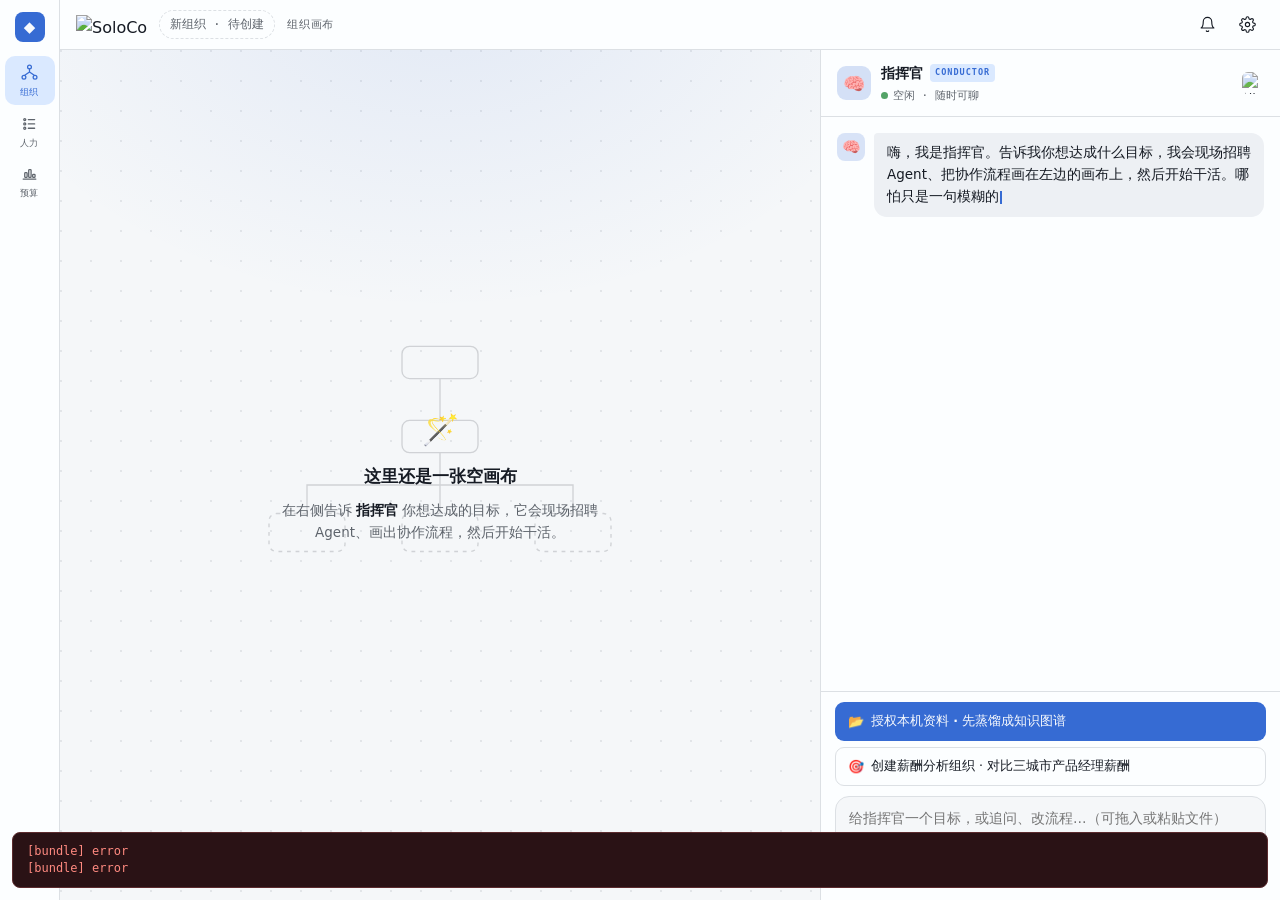
==== commit 2fbc405f: "docs: update index.html for deployment Co-authored-by: Cursor <cursoragent@cursor.com>" ====
--- a/index.html
+++ b/index.html
@@ -1,829 +1,179 @@
 <!DOCTYPE html>
-<html lang="zh-CN">
+<html>
 <head>
-    <meta charset="UTF-8" />
-    <meta name="viewport" content="width=device-width, initial-scale=1.0" />
-    <title>Soloco — AI Native Company OS</title>
-    <link rel="preconnect" href="https://fonts.googleapis.com" />
-    <link href="https://fonts.googleapis.com/css2?family=Inter:opsz,wght@14..32,400;14..32,500;14..32,600;14..32,700;14..32,800&display=swap" rel="stylesheet" />
-    <style>
-        * {
-            margin: 0;
-            padding: 0;
-            box-sizing: border-box;
+  <meta charset="utf-8">
+  <title>Soloco · 组织画布</title>
+  <style>
+    * { margin: 0; padding: 0; box-sizing: border-box; }
+    body { background: #faf9f5; display: flex; align-items: center; justify-content: center; min-height: 100vh; font-family: -apple-system, BlinkMacSystemFont, sans-serif; }
+    #__bundler_loading { position: fixed; bottom: 20px; right: 20px; font: 13px/1.4 -apple-system, BlinkMacSystemFont, sans-serif; color: #666; background: #fff; padding: 8px 14px; border-radius: 8px; box-shadow: 0 1px 4px rgba(0,0,0,0.12); z-index: 10000; }
+    #__bundler_thumbnail { position: fixed; inset: 0; width: 100%; height: 100%; display: flex; align-items: center; justify-content: center; background: #faf9f5; z-index: 9999; }
+    #__bundler_thumbnail svg { width: 100%; height: 100%; object-fit: contain; }
+    #__bundler_placeholder { color: #999; font-size: 14px; }
+  </style>
+  <noscript>
+    <style>#__bundler_loading { display: none; }</style>
+    <div style="position:fixed;bottom:12px;left:12px;font:13px/1.4 -apple-system,BlinkMacSystemFont,sans-serif;color:#999;background:rgba(255,255,255,0.9);padding:6px 12px;border-radius:6px;box-shadow:0 1px 4px rgba(0,0,0,0.08);z-index:10000;">
+      This page requires JavaScript to display.
+    </div>
+  </noscript>
+</head>
+<body>
+  <div id="__bundler_thumbnail">
+<svg viewBox="0 0 100 100" xmlns="http://www.w3.org/2000/svg">
+<rect width="100" height="100" fill="#1f2430"></rect>
+<text x="50" y="50" dy="0.35em" text-anchor="middle" font-family="Georgia, serif" font-size="42" fill="#e8e4dc">S</text>
+</svg>
+</div>
+  <div id="__bundler_loading">Unpacking...</div>
+
+  <script>
+    
+document.addEventListener('DOMContentLoaded', async function() {
+  const loading = document.getElementById('__bundler_loading');
+  function setStatus(msg) { if (loading) loading.textContent = msg; }
+
+  // Error sink persists across replaceWith since it's on window, not the DOM.
+  window.addEventListener('error', function(e) {
+    var p = document.body || document.documentElement;
+    var d = document.getElementById('__bundler_err') || p.appendChild(document.createElement('div'));
+    d.id = '__bundler_err';
+    d.style.cssText = 'position:fixed;bottom:12px;left:12px;right:12px;font:12px/1.4 ui-monospace,monospace;background:#2a1215;color:#ff8a80;padding:10px 14px;border-radius:8px;border:1px solid #5c2b2e;z-index:99999;white-space:pre-wrap;max-height:40vh;overflow:auto';
+    d.textContent = (d.textContent ? d.textContent + String.fromCharCode(10) : '') +
+      '[bundle] ' + (e.message || e.type) +
+      (e.filename ? ' (' + e.filename.slice(0, 60) + ':' + e.lineno + ')' : '');
+  }, true);
+
+  try {
+    const manifestEl = document.querySelector('script[type="__bundler/manifest"]');
+    const templateEl = document.querySelector('script[type="__bundler/template"]');
+    if (!manifestEl || !templateEl) {
+      setStatus('Error: missing bundle data');
+      console.error('[bundler] Missing script tags — manifestEl:', !!manifestEl, 'templateEl:', !!templateEl);
+      return;
+    }
+
+    const manifest = JSON.parse(manifestEl.textContent);
+    let template = JSON.parse(templateEl.textContent);
+
+    const uuids = Object.keys(manifest);
+    setStatus('Unpacking ' + uuids.length + ' assets...');
+
+    const blobUrls = {};
+    await Promise.all(uuids.map(async (uuid) => {
+      const entry = manifest[uuid];
+      try {
+        const binaryStr = atob(entry.data);
+        const bytes = new Uint8Array(binaryStr.length);
+        for (let i = 0; i < binaryStr.length; i++) bytes[i] = binaryStr.charCodeAt(i);
+
+        let finalBytes = bytes;
+        if (entry.compressed) {
+          if (typeof DecompressionStream !== 'undefined') {
+            const ds = new DecompressionStream('gzip');
+            const writer = ds.writable.getWriter();
+            const reader = ds.readable.getReader();
+            writer.write(bytes);
+            writer.close();
+            const chunks = [];
+            let totalLen = 0;
+            while (true) {
+              const { done, value } = await reader.read();
+              if (done) break;
+              chunks.push(value);
+              totalLen += value.length;
+            }
+            finalBytes = new Uint8Array(totalLen);
+            let offset = 0;
+            for (const chunk of chunks) { finalBytes.set(chunk, offset); offset += chunk.length; }
+          } else {
+            console.warn('DecompressionStream not available, asset ' + uuid + ' may not render');
+          }
         }
 
-        body {
-            font-family: 'Inter', -apple-system, BlinkMacSystemFont, sans-serif;
-            background: #0b0b0e;
-            color: #e8e8f0;
-            line-height: 1.6;
-        }
+        blobUrls[uuid] = URL.createObjectURL(new Blob([finalBytes], { type: entry.mime }));
+      } catch (err) {
+        console.error('Failed to decode asset ' + uuid + ':', err);
+        blobUrls[uuid] = URL.createObjectURL(new Blob([], { type: entry.mime }));
+      }
+    }));
 
-        .container {
-            max-width: 1200px;
-            margin: 0 auto;
-            padding: 0 24px;
-        }
+    const extResEl = document.querySelector('script[type="__bundler/ext_resources"]');
+    const extResources = extResEl ? JSON.parse(extResEl.textContent) : [];
+    const resourceMap = {};
+    for (const entry of extResources) {
+      if (blobUrls[entry.uuid]) resourceMap[entry.id] = blobUrls[entry.uuid];
+    }
 
-        /* ===== TYPOGRAPHY ===== */
-        h1 {
-            font-size: clamp(2.8rem, 6vw, 4.8rem);
-            font-weight: 800;
-            letter-spacing: -0.03em;
-            line-height: 1.1;
-        }
-        h2 {
-            font-size: clamp(2rem, 3.5vw, 3rem);
-            font-weight: 700;
-            letter-spacing: -0.02em;
-            margin-bottom: 24px;
-            background: linear-gradient(135deg, #f0e9ff 0%, #a78bfa 100%);
-            -webkit-background-clip: text;
-            -webkit-text-fill-color: transparent;
-            background-clip: text;
-        }
-        h3 {
-            font-size: 1.5rem;
-            font-weight: 600;
-            margin-bottom: 16px;
-            color: #d4d0e8;
-        }
-        h4 {
-            font-size: 1.1rem;
-            font-weight: 600;
-            margin-bottom: 8px;
-            color: #b8b0d0;
-        }
-        .section-tag {
-            display: inline-block;
-            font-size: 0.75rem;
-            font-weight: 600;
-            letter-spacing: 0.08em;
-            text-transform: uppercase;
-            color: #a78bfa;
-            border: 1px solid rgba(167, 139, 250, 0.25);
-            padding: 4px 14px;
-            border-radius: 100px;
-            margin-bottom: 16px;
-            background: rgba(167, 139, 250, 0.06);
-        }
+    setStatus('Rendering...');
+    for (const uuid of uuids) template = template.split(uuid).join(blobUrls[uuid]);
 
-        /* ===== SECTIONS ===== */
-        section {
-            padding: 80px 0;
-            border-bottom: 1px solid rgba(255, 255, 255, 0.04);
-        }
-        section:last-child {
-            border-bottom: none;
-        }
+    // Strip integrity + crossorigin — blob URLs from a file:// document inherit
+    // a null origin, so crossorigin forces a CORS fetch that SRI then rejects.
+    // The manifest bytes are ours; SRI protects against CDN compromise, not this.
+    template = template.replace(/\s+integrity="[^"]*"/gi, '').replace(/\s+crossorigin="[^"]*"/gi, '');
 
-        /* ===== COVER ===== */
-        .cover {
-            padding: 100px 0 60px 0;
-            border-bottom: 1px solid rgba(255, 255, 255, 0.04);
-        }
-        .cover .logo {
-            font-size: 1.8rem;
-            font-weight: 800;
-            letter-spacing: -0.02em;
-            color: #f0e9ff;
-            margin-bottom: 40px;
-        }
-        .cover .logo span {
-            color: #a78bfa;
-        }
-        .cover-sub {
-            font-size: 1.2rem;
-            color: #a0a0b8;
-            margin-top: 16px;
-            font-weight: 500;
-        }
-        .cover-stack {
-            display: flex;
-            flex-wrap: wrap;
-            gap: 12px 24px;
-            margin-top: 32px;
-        }
-        .cover-stack .pill {
-            background: rgba(255, 255, 255, 0.04);
-            border: 1px solid rgba(255, 255, 255, 0.06);
-            padding: 8px 20px;
-            border-radius: 100px;
-            font-size: 0.95rem;
-            color: #c8c4dd;
-        }
-        .cover-stack .pill strong {
-            color: #f0e9ff;
-        }
+    const resourceScript = '<script>window.__resources = ' +
+      JSON.stringify(resourceMap).split('</' + 'script>').join('<\\/' + 'script>') +
+      ';</' + 'script>';
+    // Inject after <head> so the DOCTYPE stays first; prepending the script
+    // would push the parser into quirks mode. DOMParser always emits a <head>
+    // (synthesizing one if the source HTML omitted it) but may carry
+    // attributes through, so match the full opening tag. slice() rather than
+    // replace() keeps us clear of $-pattern substitution in resourceScript.
+    const headOpen = template.match(/<head[^>]*>/i);
+    if (headOpen) {
+      const i = headOpen.index + headOpen[0].length;
+      template = template.slice(0, i) + resourceScript + template.slice(i);
+    }
 
-        /* ===== CARDS ===== */
-        .card-grid {
-            display: grid;
-            grid-template-columns: repeat(auto-fit, minmax(280px, 1fr));
-            gap: 24px;
-        }
-        .card {
-            background: rgba(255, 255, 255, 0.03);
-            border: 1px solid rgba(255, 255, 255, 0.06);
-            border-radius: 16px;
-            padding: 28px 24px;
-            transition: border-color 0.25s;
-        }
-        .card:hover {
-            border-color: rgba(167, 139, 250, 0.25);
-        }
-        .card .icon {
-            font-size: 1.8rem;
-            margin-bottom: 12px;
-        }
-        .card h4 {
-            color: #f0e9ff;
-        }
-        .card p {
-            color: #b0acc4;
-            font-size: 0.95rem;
-        }
+    // Parse the template and swap the root element. Scripts inserted via
+    // DOMParser/replaceWith are inert per spec — re-create each with
+    // createElement so they execute, awaiting onload for src scripts to
+    // preserve ordering (React before ReactDOM before Babel before text/babel).
+    const doc = new DOMParser().parseFromString(template, 'text/html');
+    document.documentElement.replaceWith(doc.documentElement);
+    const dead = Array.from(document.scripts);
+    for (const old of dead) {
+      const s = document.createElement('script');
+      for (const a of old.attributes) s.setAttribute(a.name, a.value);
+      s.textContent = old.textContent;
+      // text/babel scripts with a src: fetch and inline. transformScriptTags
+      // does XHR against the src, but blob:null/ from a file:// origin is
+      // silently dropped. Inlining makes it a plain inline babel script,
+      // which transformScriptTags handles unconditionally.
+      if ((s.type === 'text/babel' || s.type === 'text/jsx') && s.src) {
+        const r = await fetch(s.src);
+        s.textContent = await r.text();
+        s.removeAttribute('src');
+      }
+      const p = s.src ? new Promise(function(r) { s.onload = s.onerror = r; }) : null;
+      old.replaceWith(s);
+      if (p) await p;
+    }
+    // Babel standalone auto-transforms type=text/babel on DOMContentLoaded,
+    // which fired before we swapped the document. Trigger manually if present.
+    if (window.Babel && typeof window.Babel.transformScriptTags === 'function') {
+      window.Babel.transformScriptTags();
+    }
+  } catch (err) {
+    setStatus('Error unpacking: ' + err.message);
+    console.error('Bundle unpack error:', err);
+  }
+});
 
-        /* ===== TEAM ===== */
-        .team-grid {
-            display: grid;
-            grid-template-columns: repeat(auto-fit, minmax(260px, 1fr));
-            gap: 24px;
-        }
-        .team-card {
-            background: rgba(255, 255, 255, 0.03);
-            border: 1px solid rgba(255, 255, 255, 0.06);
-            border-radius: 16px;
-            padding: 24px 20px;
-        }
-        .team-card .name {
-            font-size: 1.2rem;
-            font-weight: 700;
-            color: #f0e9ff;
-        }
-        .team-card .title {
-            font-size: 0.85rem;
-            color: #a78bfa;
-            font-weight: 500;
-            margin: 4px 0 12px 0;
-        }
-        .team-card .bio {
-            font-size: 0.9rem;
-            color: #b0acc4;
-            line-height: 1.7;
-        }
-        .team-card .badge {
-            display: inline-block;
-            font-size: 0.7rem;
-            font-weight: 600;
-            background: rgba(167, 139, 250, 0.12);
-            color: #c4b5fd;
-            padding: 2px 12px;
-            border-radius: 100px;
-            margin-top: 8px;
-        }
+  </script>
 
-        /* ===== TABLES ===== */
-        .table-wrap {
-            overflow-x: auto;
-            margin: 24px 0;
-            border-radius: 12px;
-            border: 1px solid rgba(255, 255, 255, 0.06);
-        }
-        table {
-            width: 100%;
-            border-collapse: collapse;
-            font-size: 0.9rem;
-        }
-        th {
-            background: rgba(255, 255, 255, 0.04);
-            padding: 14px 16px;
-            text-align: left;
-            font-weight: 600;
-            color: #c8c4dd;
-            border-bottom: 1px solid rgba(255, 255, 255, 0.06);
-        }
-        td {
-            padding: 14px 16px;
-            border-bottom: 1px solid rgba(255, 255, 255, 0.04);
-            color: #b0acc4;
-            vertical-align: top;
-        }
-        tr:last-child td {
-            border-bottom: none;
-        }
-        .table-wrap table td:first-child,
-        .table-wrap table th:first-child {
-            padding-left: 20px;
-        }
-        .table-wrap table td:last-child,
-        .table-wrap table th:last-child {
-            padding-right: 20px;
-        }
+  <script type="__bundler/manifest">
+{"96fd8a77-fca1-46c0-b2e9-baa81469d224":{"mime":"application/javascript","compressed":true,"data":"H4sIAAAAAAAAE7U675PUxrHf76/oUxE/6djV7h0HD+5OS2EgxokBF2A7FEW9m5Vmd+XTalTS7N6uF1XhX8E844Dfoyo8QwWc5zzspCDY8QuYYFzlP4Xc3h2fnD8hNT8kjbS7cDbkPtxqZnp6unu6e3q6pzID1jP8TQHAceIRm8D3d+Fo2ES++xaiLvFhP/K7KALdww0KAfKxwYCfZTGYqUzZxI8oDKAT4eMUUVxiX8dwg/++gvqkQw82GtimvEP53I88r47sFYjBgmMY2XRxSmI7fmLfSwf/4w2wYM/u6mKu8xBYsHNXdXFqqjID5XK5DAgi1296GHziYLBR6Ij+mcpUo+PbCutHiIP1AYcrQYQ9bFPslID4x/l3CULcdCOKQ06+6zu4VwLsUxxiB2IDBlMAgpaIgsXxmBFFtBPBmTOguY6HtcUUxo2OdXzf9ZtgcXjLAi0UPTmoA8THCkjUsW2MHezkgH6OXE8BaiDXK0DsW0UuVUAQa0c5kP2kHSC/[base64]/yD9TesgY49A6yaqs06R+A6JcCeEUtg20NRdAS1sTWwvSjp5aRZA/6T9BF/v+faKww1xzwApvgkeDUkAWpy76Ibi6khJasZixALFDWJaDCd7doLL8BSFCBfoUOLaOgGWINKLVl6kJnRuAlhxy+HzKL4lGQOX7+OnCZmk3TZDSPTB8tutyzgtqmT+Ibu5ZuJohW+mczitHg5rilw8VKFIUyYMzICVN1Ulnfcrkq81Niy6/[base64]/0+btO8Pvfj2OCOBikzbyXEkJQreNwr5CyqUPht/8de3erUl0bGW12vDh++tfntt8+xOJJZ6sHxO2k7rUw1pt/GqTLYTD55Vd9G9pUXHQayMaoHqnUZKiwPWZbxrvuSjzLrX1W/87vPb5Dw8+EaSxTh5PCHE/Ovt/WkZpTlqpBk5YnLr2ilZ7dO2/5fRRIhzi4zLt0UReIY46HhWr3/1q4/L19Q8uPWH16Rz70woxxYXYqckWkjqwdu/849//enj9utAE5jk23vlm+ODsxrUPh1cfbt758unKMeI8FH/xL/EIg0I4sf/okQOv7T9x9Bg7IIT4iFc8FNJ9Sqf+i230o4ubd9790TbaJg72Ej7F+S26mCpohhkFnkt17fu7mnFq9jTvtT3UcXCqHT/ZjLewCYlNFzbgH9dv3khlP+kwlDjH2P0owUrPoDIDTt9HbdcGGeN7ro9hphI/B0+hF7blOXuO9fM3Nz+9sHbvVsF55FY1JrqSLVD3bK7l9oWCX3kKYfz2szXC6shvarXpiWSxOE4lqyCz4Wdfbn79hx9Bmrh2bY02FK2UHULH7yq/rwnKhne/Gl793eOzZ7lfvHV+7dsbw6u/27h1eYtUbfGqMo7op/jtjS/uP/7tV4wsdop//XB48eNxFjcqpsxuf8KqhZ3auP0pzMLavT9uXL29fuMco2Yehpc+Gn58ZXg327vJFI23dptEFCrgdEKRLmljikNokBC4vKKC6Q8mCzUz9TNn5AXfGOV7rO8Qiwq2x0lJysLphFwUVbMajWd4jFQ5bq6Ate/[base64]/Tg2t8akwiLnUO/PQRn6swbMQNXcuXNx6tkZjacyWzkaNkUiVyZxoxI3nyhL5r6spHOP8DSvTN+WILKxjw+2A9ovQcOlv8T9fEo3xA2WkRTJa30QGxmHp7jtslXoi+zrtIDj6e4CZNfFqxzwdRev5uGgtwDVEvT5/5UFmAV1Zjc4hhvZ+n7H85RR5hknjXkooj/nqV85ruVSjUoWUIAkeXddl/lAkdFj/Jt2JwyxT0+5DqMde4sQl+DUaYGvUgHie30I2THFvRqstrAPEfN3LXYC0BaigHiKP8r8oN1CfhNHWfLTbcoccWS2UaDrPieBOXXTdeIF9ttyHQf7sBeqsACzom9V/IjwOl42ZGb1jFYQBt+jUXFUKokzFpUC4ZD1jh/ZyMMOi/KbGGxCQicy4NHZy9DsoNDBDlACqEtcB0LsOzgEj5BgCor1DV0XklSs38c9ti+DWBg9iyV0OcJsk4sgcVfJHMzy/LnNYFI5vSiBmMPDPBieTqSUYQC+opjA1mUqhz2TNBoRpq/gBuXql/[base64]/iW1qdpHXwZHOF1QUcLqeyDuNpfIOeXUhqTpy/U+KjXHuMHf9X4EFhxFtmW3X103TrEsXVhfbZfYMozDj5FNm9AszUC9bA/XGriHO45F5J58yTwZoyTxVDIwzLglGMBcGp6MsB1oLAn9ZMMSFEitnDNeGsVvTDZi+s7MtUaRFsR/dIK9ucqPBUjZbz3EYIIdJZle1xD4Zs/+eCzRXVPar5nwpE/usObdTaerdwLQ9F/vC4UFZ4J4BHqHZLPbNQKQDLItFU5iWkZc/18wRvLa5CjOwwgM/3uyxpjqvn5uXLmabrfzEfjZRRhcsoihBvwQrMpBQd8QhIiQQO6JYqxh+i5D2i3zpBgdIUOpd3tQHYJpml4cpE0W6uwRdcwVmoGEYEBupcQfIT9ch/gGyykKXpHCYGiS7z4dNTE3bIxGOqK6ZvApsMAc2ZtDmgR+r39KQeJFm5NUnQL7iqQYQsZNPCvVXJYj6WfNkCbq9BWCRGru9dPvyu5/qdUb9YdLF46ifVtbLEzJJkr0FlUazy4xYTynk6pWNRj2DW2NuRl+dcbI4oy/3oMDAa0FmlgUhsTByMQ/9Rgvz8GOUX2zaNPRY0MwiD2y2MUUjRwa7kOMu9ukB3EAdjyb2K7RNx6aDPYpOwhJUYS/MmtXdsABVc8+OEfXtuvyxxtOP3CdWw9VCr9QfttMBCSlsGyhnpqj6Y/YtKvfxcnL55xV17sCyYvhh0okwU2xrIBS8MMS0hg2x38LQawEbeC0odL+CkZiijvDdYJ38Y7QWz0Wh3nbEzaBQca/MQLSCPUyJD9uh5fpURO2cWyWnpcojXzQv5Kn4xPJqiIJCybrbHAVLlta4jb1IepZWhSrM767CjmpVg4breSz15Y8UAkJsU+hZ2hwD61va7Lwm0j+WtruqQYt7SkvbMa9B2LO03Vox8zOCYc/cT8WwS5KwpzoWw3w1xRDRkKzgAyhqoTBEfUubh51Pp+y5I94x/5wRB4i2wLG0w3PzbPfg9T1zwL9n53bB67O7qrK1qwqHZqtVeH12j9KVbx3asVt0FZZZqkTd5pOqRkKlmAoXlWUsoKwa/eP6H98b96yhtaO2+d3/PD53YfO7K+tX/rx27+zwwY2NL+5vXP7b8N67S5XWjqIMasNrnw8v/mXt4c3hx/+5+efzsFSvrV84t37hD8PbV5Yq9RqsfXtj/d2/bD58uP7BpY1P3hMJ6h8eXBjefnftwScbv7kzvHZ//cOrm29fgX0sX/z3s2+z5c7dH350ce3ba+v///bG5x/+8ODCxnt/HV76zfDB2eHND4fffLX+9d/+fvadpUqw5bcU6VMUxR2qDlGT/pBferUUIEm0KsvIlGsWHHMVSiPkkgJKQ+RHDRK2F2CZf3ss8bFtII7aOOix5I44a+OgZwC/eCfjK7GxrCIjAbJd2l+AnJ/m6YAMLE68lyKHoh9iGaLECAaSjTixBNlxKE7902CZOahtGeS2FGY5VuU/4JhFiI1L4CpHZipvfpghljHjFzlsspzw6RLUlS5K0su9+Bub+eWn9RjkDsvT5HPIoiphjIO22el+istEY4C0H2BR4mUtZFO3i/mrJ/4lX7EBNh0UtcQjPPElRnJv29TFcgeyorFNWMF9a+DGY3L03MPknqTF4FgDZ2xGf4BND9VFHiR3Gc7/[base64]/n7X6asuV6ZT7YG8iM/muShrUGWkeYZltE1k8CNBXhZCBcX7CjN3VoDpaFCKRthpFLLVzhZDMhicEhuT2rYN73VuK94A8udRfUOZQFmITiVgf+sOTtnxMDfe1ja+uWHw89uarXtSxUxa+uIqubuPRmijQdfDO9c1GqPPvivLaHid+J09uOz7zx+/yMt9zbApVrt0We/H4utWJ1kJJUDO61R85txyBJbujjPYAZmq1Uj/lmx/DjhpGa75OEm9p1n2R6BYfQxaW3JVaG9JiRv0aFS2/zu0uanF8Y8ixk/M3uiDpWaeMyx5bnyWTpUahu3zg8fvr/lifLJO1uRv9HY8kTxCqIi3y48bTNyfUa+/lQ4QvK12jEFWTXDpmc1t+08TyjLaXxEKbHyUaWUKjJAsVJKK6JLJillugx5hns76HV+QGXrGbJQx9DHU1Orru+QVTOtsrGkavK9OPVP95foFZgyAAA="},"30df0929-3501-4912-b774-bd0c7d87c013":{"mime":"application/javascript","compressed":true,"data":"H4sIAAAAAAAAE71YbW/cxhH+rl8xXagpKd+RJ78ExUk8wzAaJ2idFHXQL4YL7ZGru82RXGJ3T7JAEwjgl9qukyiAUTeNkcJtjSpALMOBEzuGXQP5LaIkf/JfKHZJ3vGO1Euapvqi293Zmdl5eWaG9hw4P+JvBgDOMZ+5DL5/Ar9jQhIOxu7NR+n6R+m1WyYcgdNMSAHG7uPvdm5v2Duff7r98b9MWKFkVajbP0Y6zNkzM8vD0JWUhUCEPBeR0DNC5hET4hkAugx6ZblMSHjjDYgwF+Qtn2E53jehAy0TOJFDHtZTLMwAuCwUEgJwcpYB84gPly4BQqYl2W/YKuGnsSBGibqLBQEHAouGrj/0iDAQi4YCmXASWtbReWhPnPUimR/Nvzl1JFgYktHpUWhDy2qdGEtaxq5kHBzQugmJ5VAo2wLiwzCkYQ/pmyegXaWgnk+y4xa0YV4xtW1Qu4B7JJQChKS+D328QgCDT6X0CfSpkIxTF/sglNlBMJB9oj0LVIS/kECCSK7NQGHaI4a2xxwYubaXLkHLetNU5nuLXiSecdRcmElKLtU2/jVZM/SPzKclP+zvAuX8inVHfkZnfvs+nLBOoDrSzElj2veioYDj1i9riQvXjMnP6R04nnMvtt/GdDCE40i9cfREKs5E8qx6yOiRxQW7F8lLLCIhpja1JBFy4sULUDbV7ylZfZtgj3AjBkmlTxoght0GuGwYSkgy4+WcDZV5sOjRFXB9LMS7OCAOUp5r9gn2UEefZxTFb4DF/tEKuZaEOrH+nyza/aMl+qhCLoZd1InFsJss2tFIil0SE2f6/syBcOj7KmcXRYTDCqeMLGAhQ53sTrJoK8pOMjPBNAspew6ao78CqEo7c/bYlNmpMqgR5xnQABaeIz5xf4AlIxySCUtWKGgYEo5KBhs7MXOhg7aePUtvfo6UKx20+/KzdPPb9OpX6SdPd/56Jb268eryBpx6B9JP/5I+uf/6+fVTSlvY/ebK9rP1189vvH5+69WH61tPP0w/ebj9t/[base64]/Xd+/d2nr6AKmsd11CPOK1AaVPvk43b21fX0cNWMbUzzb/+Wj38X3UALyKqRRtQDsPbqT/vooaGvTV+stnr+58jSA5X1XoQlI1TK3BJtJ6H0+FOCDa+upHcthbnPmkSH9sqdWhrwZE4kPGRoa3uZgSVGMrB+uTNfBEQo/xZhd7PQKq6HTO5AaCNizSoAeCuw7CQhApbNfHQ49YkarQk7KzEwTYlw5CYHeSuJBb1DwR+VQa6PsnyDw/[base64]/SKYF2b+f73Kq79f2dm8o5Ivm/KyrkU1G6WQSkB1LptfbN/5dvv2w/SPz7aefpxVr+3LV9Nr32Tlbs82RI1jzT7hbAJaKlT9pnLxFPzUUPm4O8L37btf7b7Y3Hn8cHfz3u7NR7uPv6vL1yqPFewPCziYjXX4lAaauqpUwyQLvwpe1lBKjt0B6tScLFPfRyDkmk+cOIZV6sl+G5Zm4yzOaWjMt1oNMLIstPOQN2EO5lstM/n5EiTK+IeC+JHKTc5W88drwOzkUTAbZ+eTptAUGV1648utF5/BbJylYx1dHVxObVU3qoqq/JguRXuQ1dhVNMNhUBQanX95z5yJrqH3cRd10rsbO8//DLohzykPFQgHazH2sMt8xtsjeDgJaAVzo9mMOA0wXzMRtAHRsE84lQiSpBPnpAfovv3gH+ndjSwr/7e6d+L3uh8QV1oDsiYK/DMPZ9GtFy93bm9sb9xLv/jTHlpNbeTL/cFEEF0K98eTEmGzX+DFrRtw6syv3n0f0uvX0qeXK9rE0/XJ2N+ASghnqyjreLgalSppON2TuLyphxYVm/uOLxVpvNll3lpdH1yl1MNUney8d+dF7z7O7ylCHMgRROY17nAZv5dGtSgYL7lcwyBoKbouqgGqBhONXAuwVXuRg+ABGFi7WfPYiamh6AD+i569IrCmM/zpgjvLtD1ie5qJfmLTo2K6hhUJT0LJKSnlvM6L84MGrFyoSY4aCZ6esPPsGNSM1LH6YFZ8KRv8dLNZ4DV91mPlyezgUSvwdLIUUTE4/JAWeBPZs1KTNwcHqjkxANXjZGUxNWSs0tBjq9b48xg4pW9lC8X5aKYAZzxfLMz8B1nl6XNqGAAA"},"d05e1aa8-105f-4cb9-a256-3392130e29a3":{"mime":"application/javascript","compressed":true,"data":"H4sIAAAAAAAAE80aa3PTVvZ7fsWppmVssK0kpLQFywxLO2xnF8pQuvshkxlk6cYWliWNJCfxCM+EQgOhIaEtlEcogRaGlkKcsOzGzQNm+lOKJTuf0p+we++VbL2cZEo/bD5kpHvPOffovO55mN0L3Bv89QHAp6qsCir8ugInVBHBh8jkJRkShiyJyAB1DOkgFHkzCfvgQyRLY0jn8zKCsiryMsZ/k/NhL9vXN1pRBFNSFfjU5M2KcbQoaQkLDPICtSRYfQCCqhgmlHkNOPIOoFcURVIKB2GYab+61n4w02w8Y1LAuOvMSAqMiiAgJCIRA9krz+3FGefyNQzU2WFGUoTaKC/JLtzD5faLRxiIrmFC/DgvmQbebT2bbm7ct+fvtZ5dxzB0B8NIoowIxE+rmzef4z28QunXDnU+YVjm80hOgSAbI8DhLxqmXzoC587h1wxGw/A6Miu6AllD4xUQZN4wTvBlxFlnDDMtFCUN3rYE2aidqeWyUmBfLnS2gM1Z5MBalsV0cof6an197F4YQ4qo6ml+nNeJKpEMZV4vYX101HEcLx/[base64]/PH0xSXbB5AkiumIHnsidcSEBYoqohSoylFZNcjDSR2NSWicrBV509OFNAqJtzBw0pOTUpHlQz4tHSkgBesJA2VKkiJi5wWGx8uMH/[base64]/5g8D8/vC4/sMHKSaIjC1rskGTw2uxHKC7Z7JWYQY8YEsuztEXSX3jaJGOTz6yYkPPzt6+pNTmE2fGR4G5m8nPvnn3z/68NhHcOzUkZN/xQBnjhz76MRpfNW9TdnAlGtn4hiJLEUXooyafMEISdvyW/mePZDtXnLuFcf5QWq+QOEnQAMlxu9EZRoVOd9+GDnEsvu6k5HmVbEa+AiL3QufqhUZ9rJ+6i7beGPPHtfxujaGaCDzk08bSGAi6i4O5QjxX1eg/fjr9vTz9uJLe/FOli0ORWC1ED21InsGhZ9rWVYL47jiyZtSlMs4IWDICJMQ5zYYMi3glMk1zc5JGbwa6ynbkSL3dIBM4ObeNR1FNT2WnMnHzv11e2PZ/uaqM/uk/fJeszFrT/2r9ezbzR9mnfvrWOr2XH1zcrrXKbE+mqyFfMVVtx8uWesL21BJkmUDWDh+9GS8LVGAPXvA95qRkVIwi5CD/je2Mx8DsfYVsgWcSIT9OcxtpsxriYSRAolcC1ED89RUQlXOkmrBTA6TCOQrbFnQvNTJSOIwVhY0HLpo7mIZPc0hGVJKrOp2o6mElyecO+eLqMk3FX5z9WFz7VZz9XFr+qc44Vuhmx4fRxKFEBuHd+HEJDlIazRNivfmMIaWFng9fFUGNRgElwQm9/vCt+tbjbneHhp7UJmXlB4HxcL7701f2pMpmmX5RM97dBuCRiUfR8+UTHlbYtttxSQyWhqXApEcJkEcpZPFugnux6KbZkgi1JK1nDP9jb0+ac99aT/aaD+esudfxuU7O3IWJ85ufNy1sssiVvY3FyEqtbLo6qC3DVB3av7y5ebNF831+5uTX7fuXHRu1duvbjfXNiBTFtmMYIxtrc80G1c2v/u+deciEO2CPffEuVVvrd1ubtxv3f2ydeeiXyKvJz/fvSziAzkc3LU7obJmVl3B2Ut3nLtPmquP7Uur1LFb0z+RK7z+yP1cWmzb12bbr25vXppprt+xL622ZpfsuTrVLf6Y5Ruth6t/1hXjTw3fMFi1z8+0X/zQfvlL68ZM7E1RkQOEKmY1xpqyspTL5nPtxZftxQettYuttUtZNp+D3yavg/PlfPv8LSqr15PnN7+42tpYtJfvOZOPX0+edxrPnYVvWtfX7MaFLCtLPWnbl6fsua+aa2v2lQcd2vb1erOB5ft6csZ58dJ5sfZ68qr9xSN77oet9ZnW/FfOLD7EfnixdW3Knr/XXrrQbMxuXrrart/Y9rTm+p12/Ttn9uvNWwvd017dbn0/49z8j/PtkvOfy875evvV/OatBfvyTWzRL79znj6gR8XRzrIVeccSwO+0YJhVGXGWhRsWBUk5rWoHYaAfarUo2/bVG83GE9cgsb3Vf8H8P5iy5560rv/YXJ3FIpz7tvnqgXO+jr9oa32eSsyee9K+sNFam2tdX3ZmLjkzj+zFW1GH+z+6Y8OJLCqni5IoIqVXsIumj8W0qJq4VwHNxjS2h8Ul+9XU1vrlT5FhYC5YV5YsfGYgfWt9GtvN91P2wkJr4VG7PmXf/dG+NmvPLbXra/bU7a31GWw1jat4ffpq6+e6vXzDXp+kkp5pbkw59Tnn6QNqv5sXNrCBff9z+9IT+8qP7aULres/vpHIQyg7VT6jqmoGKx9PTVG90LsoxJo/txNH03nTvf3gbYukMv8rqTVdKvN6tZPShSiIkoFvFZGz3sIY4W1yRXMdYs3GbDfgNhuTdv0X/P/qjfb5K1vrl5trX7RnVzr2vbU+TY6NidH2XJ1iMeETQ9c2OXnPHrfzlHBv7FCwzv2+8PVTaDZm4fQRoHTjLu8AVlwC4ZNgXA/Enr9nX17ygmSYfsBMsixp7OT6AjtJrxv6pi10f97qZp20P04CpIgMQZc0U9XToi6NISUFxUqZV9KjuoQUUa7+GV30bhOdl3m9egppqm4m/E1aXR03gINhIoNhxp652Vx9ivvUvz7a/36JPrw76D68N0AenPsrzt2nMPDuoNcoH2aajSvOv1dcxAMu/NAH7sOBAwHE/e93EZ2VZfvuv1zEIQ/xPQ9xfwBx0D1xJNr27Sg15MU6okm8v2TrBcPkIjtCWqmU3VhJJEHtJAZO5vNMjsoPTr7b78KFmi1/7OB9AwPvbH9uc/Wp8/wJPhfslcU/8+yhgcHtj3Ym16h6Yk4NvpjEFUIskEW/[base64]/Sn4YCgFH/SPDEsjtXfOQA03N3d76Bgve005fXgwjtmQx3T14NvIsjGTmWM6rxX/[base64]/LkBSyRaehNd80MF/9WAQOPsmfRYKZGdXV8keKqUvISGim+z0a+ZhhPB1NgTaSTEavhZB1lwrpcZ3XOv6RNcYKoX1jrMAAvqz/ok5wTD/0w9D7/TB4oN/vVFQWsqSUXFbkoGjpnytg4MjHDMvkK0ZSkO+umOrIIR+GN97FWo9pDmL+kFhADEwMcBafmahBlTxUazAxyFl5skIeqtg1uqRr/phCrStEV1B1xIAwwVnCRA2EKmcJ1RroHDN4ACf/[base64]/9Op7u1S8CC0H5xzxkTiQsXeCsS/vPo7T7YQFvtZcZ2YeGJD7AHrMyXEsCoyXd4g0JNPfzXA5Du9NJ8v08DyvB+fK0ckQLu0NBv9WhPX/i96MMai8KOqeukR/3zmCHK3iyvk/[base64]/4aJ9Yu3M7eLv3Gg45zHW9vx5FtD8I9KqUeOEa6yOQsI1PsPVGLwckTHCypXmh/hrtFYxdufbreT1uDnVFVs7GKheeOufCMx3n20H54sdlYba6utpbX/BMpvH1a5xXa8AL8m8tnt5wHPwR+mNGrbxC65cclRVTHM92fwgHn+13cIW8/nAMAF0kLOrDd385w3V83Hur7L+Io6O1FKwAA"},"8a3485ce-ba5d-4e05-b92b-f5582e90e445":{"mime":"text/javascript","compressed":true,"data":"H4sIAAAAAAAAE+y9eXvbRpYv/L8/RcW3Y5I2BcXO9CxSKxlFlrs18XYlOZm+bl+pSBRJRCDARoGS2Ym/+33OUisKlOw4PT3vO36e7ohAodZTp06d5Xd2Hz68Jx6Kfy+Lqaq0EqdKTlt40sAfWa6uVVmvlqpqs5/[base64]/gLfR5VlQqH4hvTV1D/n4k9lydVIyqNL3ASulFJpe5+JZ/DN8OuIrBO6+HUBv3WxwI/uOXX4RW5cwW4wIZLqI4ED9/GI32730YwoSMhTcBtpM/i8FaK6Hbppi2g/1794S4lg1RwQ+q0VD6QAwe/2v2dfaY3u/[base64]/er0/PB5/2cwx7KMv3p2evjH7c3NGjlPtXd2fnpydH7x4tXT4/6PaSkvlnWuOv09ffXs5Pnx6ZYeNzUsVpP48oeTp7d8eQ0rGn959Orl+fF/bhnstK5a9b4z1mevTn88PH16cXr8bMtE1c2NbPKLRs06c/Xm7DWwii0TtdYrYDK9Xz4/OdvSb/P5RVnoTu9fHL941f/pUi3r+Ivnh//nz/1flPJvm/iLV8+enR2dHh+/7P+sns30tFGqct++OPzzd8cXJ+fHp4fnr04vzv784rtXz93HRasa2daNKf7s8M1/JkoP/v3fTckBFLWcZa7aE37xrBou5Wai8PekVMRlhShmInyBfLFal8jPDJsNCnzh8WJTjRCNatdNhV/u46MP9/A/0G/3fVs34qBn2A8ehA29TRZ7B/0Ky6Wm5d3+PTu+ziiwFwH774wjKBwMKBooPt2Fc1uIh+J7pVZatI2cXtHZp8R03TSqgkNRr2Q7Xagmw7K7Pnc/okJPbRk4L7A5rhoq//eialVTydI+gJGJn6mGermqK1W1H/jtLv6XW9/D/kJ39+/a3wl0ZKDhdJgV83UjkaT0eroQUotFfSPKupoLWYn1Kpetogr1ol6XuaD9mItZ3cASFK2olMrhEOof/HfQ4BG2ZkffNrLSBbQcjSD++HDa/u+1Wiv7ZTDwMU3lrnjDJ1KjVk2dr6dKTNRCXhd1A8O/xDGr/A0OSF+CUFOquZxuQNJQGVGUxo4W1fw5vtoTM1lqRU3kRX4GNaxLRW+pKi7zUfNf31SGVKjsefwSRDb8wiy9uFnUZgXqm0rIauNeQlnZCtnwSnFV5UZMFBz4IAW0zXraqrx/jV5hu78pbdomn6rJes7tPmvkEtf2g+GF/PHx+7aRZ62cXpkiZmNaLqhVXGqo4U+z583O760RSxsewDuePkr3M+u2KA5cf8LWXft36wH1ASYL6BlLiWK5IpmI9mhRAW9WuZhsAopqFIj1QFT3tvV+rsxqU+1mSm/5Bgsf5rmq8vUyGK8bKiyc5koHAxzBYZ4DD1EwZtHWKzHDMd8s4FIBL2hkQOtEp9eyLGBP5fe4UmDx6ZkbeXNLzT466JlkO7nQp6cKdn2rSGZWbkLNDO7olZoWs2IaTf29e95A4ZU4uOMs7/ujgS+TfYcXwxGcgIOBI4fw5PKp1R1Qu2Lnc/4zG1VVcAKfTeuVOnx9AqsOfA4X9vj9SjUFTk0pjhoF83l8DUv5J1nlpRKHr0+yoJojOV0ovh7YqoIS5/Y4OG/kFKjBb/FlLa4q4HuT9VyPxWRtTp2VamZ1s5QVXEGVbotqHg6AePWfCqDecBD4Wot1pVv460Je10UOd+dnsizhFiRmSrbrBi/Az4qJami2dbuezTJxUrVAMnjmUFNED2JaN0os1XKiGryaLeG3krooNyIHYhGazhHoK9ZYaL1WGpp5evyDmKyLMtdZOAykstTMnOMBc7Mopgvq5FCPTAOKqVrc1M1VFnDgM7zwnTBn15bvp0WWvZ7n48433km/1/ei+xWePXvdR/bk8DoX9TzrPVDSL/ZvqakrdKQe+7tvshFTWZpruNKw+O2izjW8keI7OVGlWJXreVFl+AV9dlKJ16evnoohyFGVWMnplZwrLW6KdlGvWyGnU6WxUiIrcwrrEV/x24XawJkvSjVrQXCzD4pKt0rmuOKWV9/IphriXmnj49GxIxDqhkAkFyVuF9nM17BndVaqat4uxvAEqAXUD4dNIzdDLPmNeCy+pY92xGOxJ74ajcXFldqIA/F4n/76A76nH48e+UxQYK1vsdSOePzObxifvtu3ZS1PFGLVFFX7o2yqopoPBzC+wVjQCKmfo+hcvUf/s1OimqZuPm5Ontx9Up54s/IkmpYnbl6e8MQ84Z+9U/MkPTdP7jI5ONK7zI4/PUEVJSgoowqMrMiaqelCVnNUMIEyqqznxXQsNvVaLFGHeSOrFsgZVFHmO7pfoIBal+rHol3gkflUXWc3NzfZTxro+kaVZRYszlZB8iO4xL5XnxFe7igGDUfBuU5f4/15MAqJZylbOOAHX+qBWymmGPgPaGamsh2+xTrejQJ5RemyqNqdvNBwCuxU6j2o1ypFauMdwxR2tZypHVBJVfOdaa2aaSyyQEswv8+oQ9z0Uq48bWXRqqXfeRY7zrBaems7N8LT50g2arYu98TpS+/WkSu4IWpRV0QKq0bNivemN2FPsnWlF8WsHQ6Y0vbEQDzieaNGflTI/CropCyh/roatAL1qatGyRx5aCZXq3IzYg013n2mEsoULTcMvLpR8kqLk+N/2xOLtl3pvd3dedEu1pNsWi93Z6xi38XZ3aVzeffx1//8+CtXx12XpKp36CYK/d4p6/mchRP494wnHfR5bQ0XKup/BkfJkPfDW9x078Zmf4yjuRtFNxdY57zIYSLPWtkquqE+q5s31bJeV63K7XWNL1zxAfGyrlfD1XpSFtMTkIuqqRrj6aaal57U7e/DC3u7RAVQ+HHmvfQ3m726vqQ9G1Ty4IEY+g8y0K+UcoNlf/klKJxV2C0Qm+mcLqV2+wyauiGy+h7PorDdR+J+dl888gYY7Ok7TuVb18K77u7pyPJ06Nw/[base64]/QSfwVBz+hLAuEZdgn1JFRMeUqTo4WaXmlxs1AtqPzqBtcSuSEOUxetr90ptF1jq2VZyUYujZoF5vhDtLlQbVSYHzfKnrBwEXL1MBf/eVLXpZLVB3HerBUQOLc4ptuEqKGnN4VWXheausXrsX0yK5wiaJeVZi+onj1PLxB2tKOCtfc/IT6M78Vz96xupkq7lcjYosnarwp5uyiq6/pK5TDFFVB/ofmKCARoqpqqppVF1W5oS90olI8fPqzq9uFDoEkpnr56QbpISQyZPzU1/BnkF7mxc4s7FtcRGwbxBpql+nW9BLpXK7C4gSKhZdWf7Y9Z8YHmfbGQmgQnUOqsW3GpUdCADXgjiQPgHsnjjuGc3BRliWVoNsQlTZLdFESll5ZFYHkqa+q5tH36sShL/gCty+7N04IVp5dxLz6WSmmaaCUbRdfTDsl/awjpA44d7+JHOAlCzlrVhBuHiKS7cb4lceiDx2MEnBZWGytLuII7qmUWRd03OoykCpQoX1XIIpBcrTK4ZwuM7UhS56noP3wHM1f9YNS7Z07VqpS4a8rSDBAJLBOH5Y3caBSXkG7rxicyUFCskRKpuE/3vE4taHjCs0FqUSzhu0mpuoSpGkWnl5ivZSOrVvHCB3UgLcJGXi5VDg4M5cas5VjwFUE85HswLFTYAyIEXkMcGF27cbcyn4FZqMscFIvrTj9/E9Il49kHpNBStQpnWbxU79tofv970jqTGY5qK7H7w/902m+85rYQ/5kCPxih1xOt2oj6kU3imaHeF7rV9lpwAXeUoprTChXaVGaGz5+yvR3qX6oGr7cgMbRqvgnENHktixK1gG2NR4CpjwWjAlQ7qKUryPC2BprOxPmrp6/2QKNaayWCLoHYZS865hLzUOTrhiheYYf+vmS9kk1byNKjan7Cp1lbw47GfuUkCf5dqP7lb0DqZ8wit5G5Px2fTuWGGQ/8+5w1mLF0fiBe4Rpk9Nu+VstVu6FX7k5HbfIHs0apv6mhV3C0H4vE36GzEAryC1WuQHMNwjDMG04+kT1S5cy/qfjisZ0mK30MgfY1Xl/B9WTMC9mYSUF+jmXg4gj/3XfP+SO8tOFfqAs4CZpH6YmIQDRqpscoBcO5wrMmRV7MZooMqzRJJfQgu+cagg/FgT+RTutQwPIWf1N8oZnJddmaUaBMhY5xSpairhQ4ZejYRGc0XZ6FzrZsKjqwVf7yS/KGYdXNdmo9vUGhQ0ustaXa1d3GH2PpwMoD9CmX+khpwJm1P5ck8LnlgNt7aHX6vkQOHW3WldCbarpo6qpe63Iz5g6yBh7aVWANW6OyaqIE+x6Itp7jdTATOKFTWZnjBS479YoUXFSbZYt0ceEZUu/VdN2aW49hd9BL00lUDEyp7Xv2zgFnce4PnFwJPSZpT7rcr21sLw0TxfcQYe45q7oA9lxRhdCX2RrNZUM4D4MZGmXipFOPVRSsV3hmWppz29tqulHBCt0JOcoIDmmwuODCapzRiXJ7nuqbNfWSNtxDe/qjTsSOHpbMGyCSVKOmqrhWr5E9wVafqFndBL4w0TVrjLcmJEH0zgx6DK8MS7O3NtDtTJQhH+BY7FUJnfVWKzyGf3GH523nce0NsuWNxP+Ml0x1l1Pc+Bm40/wjznJt6NI/x31dQqxpgAMlzesslftOCOlT2HeDYzexYLa+SPsdd8sEjsTRa/SfcGd8u2jqG1z8Y9Ty2aN9mGXZaE+08ooUG3wW1TOenGvZFGSObmujfwJlFGnYnIoWBUhiatvryZww0TlvskjCYbflPmEmkk/Co+Uz6Wo+WVPD3fh8Wppfr6PxtYy/Uj/zSdqZhx+5PZncWDMJJ8WdNmjPDvXUFcEmjbdliiA9TQrTpEeFHT1ISIhP1apRoPfOQcTX5mCAv62zOt4AQdeOkm4xNQ4b8EsRk9dFNeWpB1ESqZjc2eFWx00ArSxB1hw0Cld3XrNf/bK+preivoYwC2LlVB/4GTaVmFhRG3xIWAV/o5yKfa7aFkM0YBtI2OjoZjnQLAI5Jz4n6qPlx84ADvrAciVPQ/t2YH8Mxp4JYCmvlNBweMPmATUxnMogME6bAuUSjUTHF1TRqL+ulUZpl40AAZmSch7qWjUoCoE/DASNlGB+ywbvxlYf7OsT3oYX/jHYdCjigs5rDGYBBgmWPyvv0BjEUCtFfbmzYe/rJ1//8ygbvCNGuX/Pm0pYC0NSRV2xbTKgaBIzyXRRVLPaHQN88aJaXrNhZJjYLWPhV+JMR3PV7iW97MxFcjj4UuOZAtvWLTw6kpSyqMR/yGt5hmsXEnkmvtQD6u/br97xH4/fOWuLcFp6G3bjOxjwf0f7waRZH4lZhXfxoorI0Q0BLWvBu2wh9aubyk4U1THyR923IFx2HLX2lh6/u9XFwa7J0/VyuYGJDq9Z+NitlzhI8byADx3V1bWqClVNA+9dEKLM/VEvZFnWN0L9dS3Lot2IKRiLcA710Ru7ub1uvl436r//[base64]//[base64]/WzzD9oUdSUZZH7Mx2DvSRXom22XiiAjg/0LDMp/yVk2K6XgjQ+Slo6cRQJTzgnDNJvyjR267zkjyZ4U2U3MbXK4HKx8lGzGqQBwoKuXJbAi+x6BQ4xqIDuM3KdqBNfQu5WqkK5HqoVq/BxUflvl6g4RhhWlrnTDyUoBAG4WAsrtTGBlHBFVu2bVNM1qAEODo7s449Y08kGAvVTrMRcjK8YFOtbVPgRcvUho6IYLtCt0/zPe18n6OOw3HfoCYV2EHGNZkKgc8taw0+9ssl71DtaUhJt4fMz1UHeoRLovhLa/ayc+gzY5423q2X8Xa9zMR34Jhdbcz8YssgLUlTHXGmV7NLNLO7jfa6KZZ4NLy7NPpp/[base64]/iyQ43QS9wBoJWjLhRMukU1H7NcD6OYwCqTHxierXM0caJTp6lVfIc9jqnXbYYx1NQoo1ubKFABURV4JF+Ket2u1q2pzxh2b8jTDY+EIRHk2B1Fr+HQfooqP9rTbPwgnYmzX/E64H5ZGE0a1gk9hNJ7yEmEbBvDPopqtW55YojXQBOWG1a8l6VWemx843BAPBLaEW4InmGAwC/cJp4q3daNHxJ5g5MFn7nJNAwzXslf5WXtnROOp+3HsQZIC9+rzbYjwr8i9519/ulErqSDc9omZLyBGIqCFLIVnAh107IQIr7UGepHSDVJy7Jc6xZNH7i78sQWMv9Zmw0E8wqum5F45KsQzLHZexQTfYJIOmxrNDmzzVzTlmqbeg1q7EVdtxTBukQ70OiWQ3iu2h8bWGRUqQzrdauac7xnFVVl/rzBEoF5njynnZfxgbCf+t7HXuS597Tj3hh84d13UEHCXeVmbLdiJ2f3wspgLH0Z6cWviAIPxLf+2MC9eQgOw0HJR+L+6L7Y8wvuG9kNQpZBUgPbHcn8RP+NghAFwKvYhdhG3033WVMvKTYuXocj0i/gOuCtNrx0tYkxD/ibge3Ry7pV5qCE3Wj6YcKlDDOcq0o1yLMh1oA0r3BM9XZ3OPKipDo9j76AZQjGYGxK4iC2AO3uij/hkVLX7VigqqUCrWXdiJ9gqxUVBrnS8EOq6eAr+OyArwP4GWCu4IWgWkOQ4SDBEk7JeJkTH1DvV+SSwOdmsWWYI/YON07ScPSXG+dMzmcn48vMOJQXFarW5uT2Z2yB40nbis+QoozW3widiUo2QEwsXX3wtb4pUPD3F1jgqZQCktmLmdzgmUGRsQzQ+9aDrul++Zpwa5Lf+RAyiS8Nfkzq2xi+pvv5GWLXvADommQFPqZL4msD6LL1W4vq0l/Bc0B04Uq2LWUHkcRfsux3v6MP/G3gdcgHxnFdMWEoRhvqqCLoasTHjNsBbJDsqK40iNID7+ALV9BB+cQNGxSfO7dsPsgugj68NmhA6T7E4D57yXb8E5OUkjiv5LE0FoNnhP5zSuA/qXYsDE88TjxF+ahL7WsPfoD+wfq7j77o8Neg77agP38f7vVMZh9Tz2jjw/nzAgCD0kO0uEH+EMNewYABQChQzEary8svN2Utc3EQls8u+EX3C3BF6xaHp8H0xcqQu80CVDPkpkejsHGrF3kfL0Li4HJrkFyPW7S2M1mWIBSu54vUMZJC52HVmWc9co6SziYdlnBQJMdnx6c/HD+Frfr6zCq3r9RmDzU+Y2525v+8uAAkuOgJQuDRM2OYxpBSgJKQJTT8vdqwyepsgXc5792pmoXvOOLpcFKvWX4+VTPteXamC1jHv1AmXkj9A8gcoNYnxJ/UfSOcIxuGCOH64Ic9GwQ3Dxgd26ntfM9V69XwVJHpuG6iaqCcR7PQNtf04AHXaVwaeVZCwksp7zzDZIJiqH2wSCFDCcya6an6Xm0+daqu1OZzTBVW8182VXCJvGWq6MX3agOj4Nb/iF0y9snEDcnEYyLhHhqHTgrNTJm7fw7G/kX/fgrH3V/ON5WZfywyf6n3xOWV2lxaj37UWWTivNmwdwdDMhg/nUZpMOeiuFxU4tLO1iXj2dCkQtwma35BN+ZVhG64cM5hFXQhh2sXe6xPF0WZO5UGxdLzhQcUWtAR1OM6ayxWRN0eGmMS3uF+0lndzHfLorra5enZwXUaDcKV6qUTnrPk8kVUGIRfpp0hmEaQzp3nA/o9JFswDiMWsmxSOoZr/BFSFHqqZr+eQk/V7KMpNOLqvRQalbuNQhs1+x8K/UgKPVWzT6dQOLRupdBTNfsECoV6Tmb2AD+SVVW336nDdVujGwmo7racQ3xP8o43/+ILZ0QHUCczjrwPHpjvSKDZWpp87V+CHgNOheDD+KiLI/t7hc7+1tgHItxZaZHnbdDcu3CT8bZx4vj9L/V9vPPJomLatiYtfMm6jzPSm5JHjvODsQ7sjQI/v5y8UtnpfSl/[base64]/VWbdgRGQy7h/op5cGDWGmBWqzIWcA5G220CSsVlXeTFDz2ZgznOCh6CRMuxayjf44Qe8oHYeIu/rPL1Sm/[base64]/L07riRQTeO3pVgk0QrQFX8dQ3srMgBQWi2IZ4pO/uDKzLbcC+BWT52jX3HRnU/vBdpaqJwrWsSkFRQN9S8h/9vakJdw5UTb1HZ0DhhAke+xzFErvVTNa2bPLKJNkqvAO4dDNkzw/xtUJzyuAAoLWqC3LP7s+O/x+4WjMkJizUryc/JAT1hpGBxrXDjrCiEgS2ixhVRvSeCEODGT2GkcOi4LYi7j2JUcUA3i9r6LWbR6nJ8F+/C3Pil/ajk1Qu5EjXFMxsUPOM/hie1q4l8RyDEEEzcXuIFoarroqkrwnbjD8y8XVC/UcXCxn90mmcvhmoe0LhmZzryCSVcSnDphChv8qeFj12f2sRMV3W1o9BZA30ThsQJjavUmN0OSNp2NRXVtFznCiIQm40/ImgUQhdb9tsfMR8k3EzCZoVjyatqXtVwFBZtZs7stKgcztEYLwoE5DrwvdpDydiDVsZ5tiPtvLppitZJ0+45Xkcc/rJwsGR4vgCTZbYI5ADQmrjsbsfebVhjMUBJ9zOPJXrBg4GGwrGc39SGCDULMpSp46b2zkE+LZ1viMn8oDzaQIfzJEly5KJqyNZ/o8QC3DALPmB5QMTo7zxnOPd/n1nDpty8+SheQRS8f0GIwuOZhums2d9eKm3nZB0al+mGKDFSLskRWNQTSM3hyB6u8+JaVc5K/DBwD/bF8LyeanqwI1dFtmiX5f8iKvHOniicIBCM+Ag2mke80jeq8o9bmBM0s9DZo1UDtx/0ccWthd7wU4vbbD5xCml6RnCgzlrAvuWdZ7h7Ow9pJweI1QgPTajynVBMVtTGmu/QuXMmDryriXczieNt7npLT91REh3y9Mt+h/xWe/yFnII2aMv+SXOMfkiuaAeDjmc41AAc+Apf8S1litgLC5ma7Gq4t/zktkqwGBPSkv3FPRkKyInEVfREgu1BpEQCgRkAxhsZsgRuGGpJxB009ebrEag+vghtQXFEki0bKhiwZ2/Ny3d2Otyj3jsrgmfyVjNizZLc/8B9FwIBOfbdRJUDPgzeFkCCn6kGoPXqyjnbAteo1A34apRlTeFg/tQZaHhU0nDLzxG/NgFpK3bEE3+TReUPDsRjNxXYSmbKwCzwn+xmIRTAyyXq+cavxfYLgzFMyEf0iWPtNuKsEAfiq31RiD9Ew9oXRYil62p/W4Q4uoV4JByOrt0mITH1HiTxIeHa2cYP0rNG8S2ORk6Vrstrhz1CN/PQV8JEr2dc6LV/XbIBjfaNNcV7z/Z7N1a6Tmq8Q//+5r9tq/gV32HDdF2igNX98gtw8VgHGXry9bseiW9vdzYavKkwVH0g9tiYH0wBMOJgoB9nF0vycKg3GpX4SGvG3ax9vuBxy028V1trbuddh9eyrtRhlTNkGBx5dZkfG/mwUjffu7mDVavUjdMQBF1z32XUS/p4LLwX2Gfv9wX1P3hitAreM9YweI98AdC4HNiedYCTjkrk1VtFOg514l/SaJ4BbgEOP4BR+RQhD1reIuPBazOBVirvk/KA5KxSxcsS5T9L7OwY7+I+K978tgn5AlQJht9ap2MZ6mIJBQHU3GA7Ujmi3ZoeIFZvGD7YEU1fNcUcIAv43IPTclqvipRcylGZP38Yi0jyv7uMS7KW+dzKWU6sVY42KaULiFmEh831I9wAwROZtD/2ZeZaYnlN+bRNNZLUlajTXwOMaajYk5PAXVrZzBWjVNngFaccNEIHOK7ynGqvqXoiJ+QUSu4IrDekVEte0ADc1022o64kr8KNSUuI02A0oHZQY+g/GCRhYiEA5Fo1Deb0cPXWnMBIBXv781wVYKpBIQpKL9DZl+yPPHMK6JVsPP1a6nZh3piO9vLUjiDyj3B36BXZeS0UwWuYlzpAn0/KGh7TyYwc4//ukWdELM30ftOZx3+Ma4OjxT7ZiVOWukF+0S9ZiX4x0S/08QKYldx/vqWi/kuP7wn4Pxeg/34XoNvvKP3ypAoktjtZeDrS1Q+qKWZkWrFQBs6yGRg2P0p2KjRqqH3pyeElGXMmaxxuAVG/pGKXvf3yUJRCCa0gfm6FXIpl70bJgAGS4RciyDJ+bLyk3SPrE4+fdA1Zgf/s2fHrQ8yvCcw/Gxjn1bM33wVv9gaBMvNYT+WKJF8IJcLDQ9cM7gUeBCYEBy1tOP8FYUfdS9iQ0bjMoonCmi1KnJl5UxDNalQEPkrBpdBr/26GRkN8eqrm6r04ELtvD/be7c73o9fN87q+Wq88y+LgYLAnBgdfDYzWebCHD54MaAfENeR06ooD7B2bqoZe42MfQwh8qzshKkFX3mIZ3psfwovJ4HdwWAftdvYQAQyfg42HskQaFBBy3kIDNTqeSM7dALwXcr2Ihbx2xmln/Wc/iDgzgu/K8ULiwRykeYO4ZA5XABnmOFyNv+w+gsXoruKb8LMhxT6Em0S9b+1E9zczFoPfPdgddLnMHzF4DP1DkIpbBlgGcGcyGqNm0l5F2AFOAgZVj1eFKXpo/6KwWrTOsAcSIEqjL48jY1sFmds/gGCt3osT/H+DNk2oI7PgcwukwCPv2TzekvkBb8yCYHrtVQxb9rALntaEmwd8BeVLmCOKRy44/YQD3ZuURZWXm8CfQlWAL+YOazL+EsL1pKynV2JVY5IfMFGRT9XxGWG5BdouSB3v3Up9fmie+wzRu551JX/KZVgW06I19B1m7UwL0l6do86ZGezhIUrT3fIo/gDgjGkavV6aJQp/nNuT1p49LbVq7wVnLb61CB7Dr/854V+4lKuTqq1DOWJMe31s2MZrTM40xqvuWf1MNl0ITQ9RxPgcWgEn1ETiilhBdWC0afScz85BMP+HLl+BnAB6Hoh4KwhGpvhFjUtmrlWeKJJMR03QiUcG59CyoI4gZ7Uc3jUw/tZLIRMKwumIQQ4XMv6Xe9FjDtb0w4e2tEj/MF1VHI9kKN6vyfTIDC8ZFCfCiCZfINjrK5SMX7xj7+2W6ESDhp+GIvAFnUuxEG3SjUOk2pEpwRUM6ZuRwTJDsEQUGRGBBt6NGbcaLwlwnEmGVUT4AgqGJodOPgsdhRpXFawVzeq6RaUKUS2tq/A2hZgD2sOef//FVxTnYPcZbQpQQjs561HEji+481+NxJ77Mswoy6hW3tR04k94qx+5XgwGkSLb9rDDJOFft4L06WxqwejE3UFSzRBwJa/XMWMyjY3FYODLTNNkkMvUa8tLoWdvXj7lJIZIMxkI5H0TGof9saPUZTG7JLxYPIPIWYcwWTR6/XLQG5ybBoJdzlRclYGVEMdnzwFfu1mDr4+u0WcI9KbW/5dj6ICGwensJour8qCY4C9wDaobzukFEsyVZkdJikMWea00nMYo90nvQHRT5M0JnqiQqu0L3rGYmc2+gTM4Kj2KmVHvARt/eKfoQhFzh64BIqA2A3gwqRmHnF8TrBHAxV+pjeZtvmFfmzGF8UtfuUKa02vVaHVYllapYVBn8xrv6gZbCLGEqUh3g9FhLB6J4WdfwF+3dOLbO3bIKgGNm7JG8YY1PJLZZTh7vxp+xZ/DmCWhBNYZDrInsYfZOh9Z9pzWiyJbylZrvQh4Qp/k97gjlWD17p5YcVC359yynrSNUkeImovaHNCO4S//XJnV6yo3EqGFZKdvPQW7qZ+J6ZYjxztXxKPg1u+JTeaQsXYjt5W36aFYmZZWRHlH/NvCUxqa7iN8ZzCS+HTkw7Hwli2YyUcHCRG4V/7ltjzxN/LyCoVAHHJLCFnPKop0ObG/3UwFhzWLz/[base64]/Uwbg+G+Jb1tFTfO2C/Ax+XF8WMn4Hw2Y8IHrgeZj/VRTUENHQ8tj7AsRU2M0JUJ84Oy4GcS8V6F4LxQNTVslQkQ3uHypiUtGazcahovLVS3iM+tXiguawMw71m9zlpHhtUH3HoG8Z4zgq641+GloYgkcHHKPbxp6llKVdeNQFK2lKuTAZmuxtI4RUlqYHTTckpJ6koleSZS2ZaePjBjdhybJgjo/JTceSOYfzDh9CBdvQB7zmETChXLhCwo2A0yDWMEYP99AYV6/+MTYNxnLk7Jo9c3aCjODZZzzhqWDtUXV+hZMbl6ZPgtUvJ43mUeMqW6MJlLm2hncyJMBy4fCDevnNS0tSKR/ioR7tFn9KlMbo4otgW9wHeWxMvAaozRWB7lkVGqndqpusPRIkP0nqBW3YB1fCbbAUcyq8kWUNLRjd9nhxkMiMcNt+hnMD5K1jXHiKLg++rR4/2STcNtx7jgFVtMAQytWhVl0+RyKYIZHM9X/wX8ywIvzDsJsG3ZnVzLKcL2Ob/aHzL9azDrPjdUYJnha8SLMcUSFCEa3Ec1WNI5O6k5FWWQar0DSegsSbyUT+lkeLlQ6cTHebwrATTGaZ6N7NsQjTvSGOom6DKbCd8251cwQcN59Br1A5JzuHm/JUk2tZWQRrv85gbR4a625YjzaC92/MHhOmiMyGY2VNOiYVZ6IpGG9kMrWxpwQe1PNfOwYCUwybBm0kaC8ZQWxXFW5rKPstkQiPRZjcX+xD/nnSGhXbTJTXAz+mkVRcyUd5jay26UgJ1wIVQGuDPsU1fyTFgtgGOxPZTA5pgeDnR6AUpJCAls9dbW0zXJd55ADQe7Had4yDiNzZJcsB0/HWydcWHj38HpCOIlhtVdrBgl36JS8vAzPpRdVH1ERVDPdijDh3jlTdSEydUIp00cKSlsxdqTkfMoJwoo6O5y61i4BfLnDvK6JYQoULrH0V5MTMasrfXDxEkPXkHnAGwau4cdI3qchIkphSXU1nCWrfqiLKhfVe0+tJU5VArUAGBw0LvTWL0ZNJda/WtJ9AZ+EUzc3H0tQ/e6MU/H8IdDIJVZYMqMchYyZgdy3XZFqsSjy6zk0zuVYq8Bc+wed0Uf/Pib9G0bYsB5101xRKR1oGwgDHgU40TJRsybXvr6KqiGH72sr2pk/2AHJqAfb3HC/0So6jBNREbtVyeanwmJ4DXPrSNj/b5O4DrDz7i54en535xL4z6zDz0OkORze1CFW5JOKEmbEUF27ZVhEth46IveFA/[base64]/82MBH5CvZ+a0l53t3701MXCvKrMx5E7gO+E4KicziY6HVdN/R6EA8rDW4f+8IYKWYKb1Y2rDz4AyFRKqSjbYlJAoi/[base64]/pATx1o2/WaI63ft7co1B1SZPB9oFAfez90uAwXffOa4EgXycrvJZqJTqOPIINoOEFFdx6T/1HfuIJCMLjelm4d4JPPNsInnzTEJ3ca45N4kE9uH2Vw3v6KMXr13HmE3je94/PKwOj6mkmNzYkAn4FJpY/SO7Gq3lP4UxmW+ePvxLC85j6JYZnvb10wL57219BiJxlIp6EOKSZzi/QSRFLW6bPDnvFBfOm1cSkwE2o4PSinVLVQsxmcw7hm9//s4D21QrSnvGD3j9qoR0yK+3Zh6wzjsQdf6kF2P45X3kq4feJcbMmNfYPivxhS51aRZVlQuigvys0kvoIxs5uNS6AoQhQcmxYhntMDEVJfFNUes9FTvrEE3q79xZ6kvGJDagwCP95UAPxeyLL4mwKz8s5j46v/mtM8s06eENwwwgzKPXbPfiIVxgEHS1kSBpz6E1t5Y8HlPT0KPwLQKNmuNZpKgx5FkVFkh7dfOfuLKdEuVIUOcQdYeMjwSRAtVrB2kmPE3rfkqBfDiy2L+YJTsglVIMSdW/aBtmSBYjj4eCJsLsA93ij2Ly08TQBm0QXutw4mGqPZQLMACI/Um7ZYAoaakYltzIWkjH+uSkpgZZzSaFLqBlPSsV4Pw3MZldaVMd11w3R1qgqTEc6K95zgiStvYMXXNgmZdDfy6QaywVgkKDPxGfwx9IJbMP/oqyCuadvqG6r75RfxEcRhFvAO6yycddHQciLhgnnrGrfEny5mjZX+gBPuD76qG8/Vf7BJsZs5OSn0NpgUepQuZicFR5qYjdAx6qPGRsnjwEsddt4AYlC6+wzRNCt+fyMLQrXkG7QhWb9KUljCmkIy3paxq03Ge1b/o1sF7Fb7JaIKWH7ZmTp+5c0br2iiiJ0z072k+0XfdBkiDfmmT5Mp/slFQ0IMP+qPPWbpELj9HkTSsEKbmAcMBdP95ptKLospGDRQ8qubdjhCQyW7exkcXFaD53viS/2X6i/Vn+t1g6mUjdBR1vUVZqTaE3+pBH4MWJwQJQEsrFiS8g+goyhT93SKEVyUGUw2hikuYWVzBROvqikiAbpBDTABrngR5HGBIQ6HI3HwjRnGfRjGINv1yg1GI+g2uuEYMTbswhq1luVGTBrE6zP6a0p3XDftt4NxsGTbEIQi7PnhgHWBAyDWoJL/WbXtq3b/7pNuTJlecYM5kIwVImkiKbZ00xdif+HADtD3bLIgT2P5I5pSWHVMmnm0ghhVPi+lVWQTn9gLeapV5lLhPZQVqGtOsQp9Oqfgrz4Nsc2NZCvkPu+ZztsX0PpeLB6aJgNhmJj8qqnzNU4OZwi9QZJCJ3y+gvDNI0SM7YJOeNy6qVcwIh1dBm5TPZqZ8FWPfhvhLbGbB8C/8d3tDpkagbjl8lipm6c9uBnCv9CDRRLpjQB6Ttru9R12JOLkiEu/J5fwgu/wUIOHQUx7ORPHJD2TL8OGNq9LyOrKk7uh5vtTPnag9cZSzdk/[base64]/OhisulWtaXRAl2oV0uBkjA4MYAZZFaR+QnjV/hQ68QvvedpUM/d/[base64]/k4IfY7n5CvOtWOPmsHU64oAJboEV33ZSbj0nTf7RsJfBCRmfjx1dPn/M4Xn7JowY8357JxDdoUDdXFQL1RQticE8Woplx+se+DxKyC4QqoCMAjM8B5dyg8QPrjfAB/CszMIvv1tzzHtVTMmHS1Z1tVnWa+2RY1t7HaPY+qgHJn6eroXcgx3dglMF5e2mu089L6a0Lc3gyCUJMxPoqHOY6CTujZcGXK/nc0x0IA1eDd1Aw1oEx896zNygqSIA68E34ucsy8JD0miLryBRPQTz4Yr57pKcGsibWpNqQSNOHppU0MX0Sm4y/[base64]/iBOCpIn6K723vbRpv1/xzNZfTzZ/IRy3x7atnz86OTo+PX0bfnU3rlTp8fSLcoyM5XViUUvfY6a3NKLet2b1+evDAgfBhN6G0+Swle1q9hkWF3iagbisU+NBtK+h7YG0rF5+vUNYwJsjhyIyZcsEALpPJG8OaK2G3nodzx3pwlCbclQwQYquNeFbiTrBnJvmgV5sbBwLl6rDIToCdzc5eXMFkDb7epMsBZs/mJ8pHCVzTq6VoF4bv905/zG7MpM0VJLhfl+ok74fP7BBTOtTR+hpG+EpwETDpMyANkErddr7oY2SJCwDUuOe7tXchkxN3FhT0fDXsYOz2QM91gJMsJsZ8dyHPkv7YW6QwwRXPy575oz9BBL7+H4HwfwTCfwSBEHf2kPPO/ddIgS4LAciAcZ6CWALs5DH4vPKfHRdbSMEhB1Rcqhn6porcPo7grV15h3HdYZT+151z2rLIk4ri8BdgVSJz1J/q+oqSw2FEhouCLDAHloFbmtT5hmxbXmCqZaaUYA6tC+RlARSOnBWDwLiOWQ3JBSlVqtR1pff+UmGhx5kA7ygSFxGAZ1lohO6EwgAOhLujnvGt2+Crm6gEMdQclWBDO0Zc9RO/6okiVDjj3nG6LhVWi5PAX3zd7UwArTytVxvXFQMxiB4nqxXX0RfShnlfC1qEHViEHcR9RMt6sTIeVBDGgbk8J+s5jtVmqwX0+FItu+ACaNbyslZj7AYeD5yMGgkAkS/xN8A/r1tcYFaSrBboQfijRZn0nMsBMAslEjLIAe+BbNtUp+OJ4JGuqekF4GlKI4EgVKGuMTpOM5ilV75EFVII0ejoeT9OjrHWNjArClntbKPEjktkasQwLpmDghOXGhkfsE/Odw3Lw4vGsT2Zt/OOrEcZu+/1CkzkKSJLE29wIOJvvTjZXOVrgLgE9XowxaWaF22xpChVfK7Bo8iBamHuyFxUNe5Zl9VurW1Cy6JyWFNgbfY4KKnjbCc9/7sD2990qmhZliyGRsuTOcfK2GYxxsOTRgeDGAduryyb3ZowOnZ7xU2VIpOU16uncfbH7VzpP33czl2/B6vn13V8i9DtdkGWqC61pc7Ar2nIBm788XG7qrfxRMWp9k9Vvp6qZtjQfyE0Hr84bOb092fqzu3tpHs3M0MIAhV+dWeialNtH6OwMyRT2xicOPRnaj5Vc6oHJ5UGM35d/XZd2dpEqk/P5aZet79dh/rrTx5IBk3VQDh91r701Z7qyQuQvn+D+ejWm6SU5QqvINfqT7LKSzXEtAW/Bb3c3lCqf6j9w6025GA6ysLdquZZFSsg7t7Fnk5ub813ZAp76VR4/TeEj5suv8b0vFBSEK+zn6nlVM1Jysk/11ihpuQJt6mmx5xR+wx8vYZ6PdHTppioMWgoziq50ou6pR8YL2wefa6j8Ff0wKHv7Io/IcoEqguwdkRWrkuVlfXc8wUs6/kcJJN8jdFHIO3v8M0Zsi1SXYj9vyko7XpkMDUXO5uznHJA44D8vCJUUyn/VpQbVljeoBA7hfxGxie+rOduPcAGb9OCCSXnELKb3TP+eXSXlHBp4Hc8UvIjbhc1ovHweoDKKX+qVpiNxkZdAIDw83ru/zypZrX/G8Jk/N/Hxt/aPPhjU69XnQdHdVnKlSb37eDNcZWHwRymd8/rOdA3rqD3LLu4wPvhU/fIC82Ja3lez/UwpSaN5gB8DwKf74cRKGAMBVjVO87fZsfQDYIJ0T+eS0pYZEhtP3gNc+u9L3iqXQFEtnAFbnjuXQGcfa9E5P1uJ9krMjfrExWxKxSXDZYu+ui46hSH9cTYEb7Mz4t2sZ5k03q5O5NTNanrK7rg7xZar5XeffxvX/3bv4VImDads3d32O5nFnsd+e84a7dHQ/7bMN27uypE3poUucWowzxgvIsvl2v83rsQ9nl08mehzxSsOjuk+N0q63niKVBA4jEue+I5Lkjfc7uufQWOK/PKzYp3mXJbhAOhPm6HWF+XYCc+etRzxjeKrYGpDR1UsbMThHr85hv98xPsfzVJIu15KSvZRyFUAfOuYjbnK35H4w55f0RlwBR7ayP6/4jagIP21sbb5iOqQ37bWx9vt4+oD5no9vq8bfqxFdtPt7eA+/xj6z6uwlp/UxbR3cd/CHcxK5bCMjOFOjHYJH9TTc0KpHNWokrQnoGKjEww4jVqxsQMYJIlWFT0WiUgaX0PlaTF4XePjTHibCEblZ/[base64]/FcnTBImjwqNj8qefVCrlxyJPsgTjZuXuwBOrLBYeo0Q/7kcfVDd3vqkCPBh0XUOKsQk5eg7jzEN4xYhusH4vHoKwYLlTyXbDKTYiavjGFlDGE2rIQHl9tiXtUNJxlDghZfzCpycsW57DjrmKX/0DXs49qhyNqZCHDhGM4iBH0qf5tDB5bq9W4AS0VTl+aWa9bfeYGY+1BRr/XrBqChQAU8vQJvJOgs7qZsFb+JxYETwgowvs/O1Zi60lOL8IbW7Y7Pp4LJ7BbotcH+7rG1whImHPEZTytQVOLp8Q+h0cbaH1HDz0bD6LZ9zzIwoCk2Pmkr9tzWnQjoILgyBhTkMzljiWcCRX7nG7c6m4A/OrO7wNmXDE4V8SIQIS3sJ1dSN2Ho7zPYJge9jiF93LcTerZVMNwMoRlwHm/r1kV8xNEeentsj2O1kvqFYzcZvF34Q1P/DZBpG1HV1Y4RfRMphQNnEkjn59lXyXhbVwjOPwW0w1yFcOa3TVHgsDCKslUxpz1VszKVGJWfZ8mld/oZfhnAsTFv4Ehx0BxJAuezznTVhrQ+YYV0BoEJ1mXwcy2gn4JPFtEhLbpdxiUfi7fvwjnpObaF7fiBeB9O4r1tjcAp8fbdGMm4a1D8eWuXkSYROf0zdnHGCTZCgu/PJuFa+JWCT7JzXtdm1TCWPU1NWgJU76jDkZxngMvaZXYMhICBgGPAZHLMnQtUtw5M81Q3ELXpIPuy1jNB70hIC/yfI06HnWFNpY+RTGepzWDPTXGeUegUKi8dB4TmM7/is6uCIubAqYRqM4k9CZ3YoJl472B16WF7U4e8lDrwvKgwqM4fXaZXZdEOQaKLMq1wt8xHppe3fOXqxw9d0u/HUe2uym5BW5JTuWjxDYQowVLBXxg65TXyVr9DucWv7+30XYo1EaYsoMTCHajF6fVEXUaX1Xidifzgzi2QuHOxnXB4VF0T7CzUB15TN+oahDtfiGZHwLDO6RowAWYiX2PTS/m+WK6X/F1ZLIsWkHAqxy/H2OOl3IC0QB+HNSrZlIVxp0clPHjXI6guE44B5DZUCV4jdTVXjWAID3BXCitll6qGfBNNp7mpTJwhvCaf9bPC+F/ZSaGpLaqwUq8LIDaTH1/flhBiCsquFPeALFn7IiaRfaF3dsbwVYcMXiKMlnI9pT0LE+vtUOu4RSYLJ8kw1rWrL9qC6D1ltpwHKs6NJYbmuNHdydmE8f/wr2NvDHiTwyhcvL8YgWupNMKZQnwjRVv88EKT11Ynt+HJjJFdyN0MsVvIlTtoZRwPCBUNwNXqKkVFZATCD2GmKJCjUW27EfO6BgeeHNyZkATZg9VyzUbdwI7F1cARyo645M+sOMlUJiYKMj7AOitQSzAOh1kVWDJDuHTpoj0Wgju4vU/7rzIOjAWlAmIIeMl4wm2d8H8cG3kvLaPh2uNyP4Z73pT+7ILM5XXnkQAS3+88hI3C3A5YDgH4oKuiLpZFibl8ISOyygsEnybuZM+qftHKmw2GO+rbMm6zwDou2TYHSUACb1w3A1PQcsH4P34b2F798K8gIwJd3a/UzX2jnQD+wDoNXCWlM/FcAQGS7xgIB8h6r/BPpMlCNd2BcxJdc61mHUjYYZssfQAEC8oGyJUDfw9sDt3AOdvwRi1KOVHAO+7/wXpbf3M/PVIMU1YmGSXkZd+xeUzue67KPZ/D2T3FwRaVHTquHR476OUI6JusV09UguqCKvCKfvCApyZjcV4PB95IBokUpfTPTih/bmfQ/3oswuZGXbLvoFPSv3Sj3k1nti1TYPgvpUnRikR96n2yXyF2on0GS3HqWCsyNjiVABchPe3MiC8CHUx/Kx/6xKftqJ6cGjtVb+RUCCcoCkROKRVp/[base64]//NCt1Famm1huG6g/vBtVGew5V1341BXP2Qr6m7P1sVWLP5Jqg0byRjFg4HHKLn3Ux4hQZlJjFiEI6S0DY2arhtdXFPeLfSoA9ig/r7euqGy9K5KD8CGKvsDiA3GBObmA+Q5XuGXcohzQfnsIgEMytltq6LtFoenEWpSV4uI8/wcYJ0+0zx/7FxDLy1AcWq+/YoD7WEKbDp18BB/s2ZqMKurHHshi3LdoOLq5w/7vhUb3W5ZAsG+3mLF7pQPXfi0MuJMucFgZAlmDpPCiiP+Uqbq6JVZb5wcAHel19kFPoh0bKSWvNsimIqI5m21wWKIb+m/WEhQThtvefrmDUQFNKejOEUcAfvWj4X0MVUFvYicEtw9e6GmVxYiDLf32UpN9ZiDscairKeSYA4t2VNC5Z7FCS2NRt0MoaR48UJPJKNbxiD8IsBGBHT3A2HTxeIlelJU+XAh9aubytidHLexad5N319yoLEdSwyItJDBQP3vomsWRpyDUIxEjn6/X+E9FLpBm/+aiRaT0G5YmjUowCD8Qnjf2OEO3FD240gFJovSt1pivCDjxCGWPUrMWIr0Mkb3Am6/IZOBcMBZixpMQODES+5EYc4mJUHhv14hNnFZipLMq0srgm/jhoHpwA9eBA+Y6lo2BQ4MtBmQ4w/CzuYLgAIAVUGfQsuCz0ltEwGiHgmBoBFfQL1HEzUlkRQTMgqyQq6rCvIOeFzdt/7ivtuCc2a7dNcE3+CNtIO0sQNBfjqqiSnHmOSHw2DzoNcJg1yBUoUSaO+h25HZbxjgiyR2CY8D6n4kBpe0Ekh++wwf6KMxmFECPBwZeKyKCgEMd1pCMFzJ6ZWcq3GIRmeb3DKZ0InMOUrVM8gganDgjTWJvq8BtoOCiC8ts8lMFy99I2/0/jKLk2igC1fGl0QMuibS+6GoS5y4QVyecfObZuu93e3zngEPDUf0n3a4omOXmPJMDM6Oj06Pzy+evrp4+er84vXh2dnF+Z9Ozi5enV78+dWbix9Pnj+/+O744tnJ6fHTQdpeqToGS9dZ1W+xxGOSC0Kovv0B0y2rKSwuUmdHuXS3U3k/MYHDwZd6j8Uidg2zWUK/1BS1fvmlDqkXbW7wCZ5GqiFydmgmQNQssVzCrF5SagFxib2/ZNKF96hN/tJAzGGoudwQEwRUvhqz3GJkB+DMVQ7GhFHou73AqCc4YjC37KvZ2M4e/E33B/yrUvY/hPMBCn6sQi/kirBuGDvRb3kEIInbmYNPVCHt8Q7ldY0XZPsqRkLKFtqJySUgpswYR4oqIT92KGt3V7yCOJdlXRWt8WSYUWlRA+qPBwMCVgVVEWQQMrWybhnvIK4U9ebYpfBQ6HbpbdTxd8l0Lb9mB0BLKhdfaoad+TJcwqj9X71q8V99ot7Win/3+P8jwvbHy9QfKToHQN0vCq1Xqix/JIeys0V9U3nemFvL+Y6d4UrNVftUTUtJeDO45w4B0yxfL63vFCyLrw1+hXPCauAw0wKflXPl9GnAPp419RIxn3qryVg95FFCjA7kPFr/Uh0B3/TFWIolw1N9wG6uLDVs04Z6l1J/Rs6QCMDnP5wQIg5/WuhJnysm+nYWpWIwGiqcmSfWfrL7f7OHb//yl7/svtsdi4E7mPGeXFTqJaLruQrcsyhq1ZuajU1AIAnx2fYDpD8U/lzNj8QgC9WPnzQ/z+oGUVfN3gqw1729bXBhHfRx50ViMrlLW5bHryW74K2chPcx4/Kyp2NUG0U4NmqAab+uFGY2LotpAUGTALUPymDOCYGHtA6yqVMUxkOTDvVKbTSmxwXICJQ/OBBTAn6OFms8ba6UWnHeX7+uiWpvlKqowvUqly3DlXCmbssU/yT192rzRive8KxHiZaM95zdlThzMIVDMLIQd/R16wVFAW5lD/tO2/kFlA8Jn+pl0mfpwbUVQlV+67/Z837EJhnvTWUUPKYPrsHgFk4DuR9yjbZe7ZTqWpWGfzBiB2b3g9wlXu8fifvfZPe3sRETI9lHUDaJuVFGkD24stSFpEbBLoT/zhfth+y2xp8zKk9FtJehdR//5DjbOVw+QBbUi6aorgSi+lA9jaobwFjKM3FYlo7M8BYN3SFXNzAmb+gSz9oGEHPRyoziZM76hIfGpH3/Sm3umxxxnTGwEEeJNxRthimYrnLQZErjHE01opuWAa/SeGyBlEYTQUX+3dyJ+SdCWYuf/XT3H+xsGUhNHKIHJX6lNln4/cMPPv3x9wPNDwckXPmbz+4sM0nHvJDfK4vANxbdnYVbxckamKgEAD+DJ5mbee8dUEgHLpvoL+BwvXXFvv3TPo7A5/ddGIbHAZK86G1vI++2DuJjKzODo1Tqa3b9U2aMLM2xH2Y9m3FEB1zmEKyWoxO02xeQ7A27srtrqRtDQBgkEGvn+xrDouG3xmWqUXpVV4Q2atJiYzo82B+cY45J0a0IVPCKBV1rKPYOTu+oZAE48eSLgzDkoUda290VfwRPmxACkTy6OL034FIhEAdDlWL/zJ0n6Ox9CPO4wWzyxs0KJwP1QMBOewXCsPMkBQLHNQw3ipa568XCHgx8TzqGGDHqE3rll4W20TzGOacq/[base64]/i0j7GzjINd/CJp8U1wOviw0IcwzVi5p8Ww1oYC0TBEIf6AlbP/9b4oHj2Kr8k0EQdY7m3xLooYCUF4h1i4Y4boHmhYLhh1IhKBBuUw2KK2orFZh3ymTI93IE0SnRiS9GMBcAbocPN77j3uOfMSfcROBUIrEmxbN88qOgVP7G8qHAicvOD+N71KfwhnRYcrU1pT/CooCMkhEPL4uN019r+EcwoxpCECqYCUPEKDcxQ4hfrghmhhKWXr+0TiWrge4q0L5grcv4o4T5E/BeLAGxnFo/AUhOV1q1aBXold2b4YwhuvlgwMHMPRKMvrKpnTOSIZ+DwjoKGu+SRFp+6DHmIVgRLrNoWWx1L/iFlmpMWFHdv22am21RwqR9ioNnaOspIgg0TUpjHVZ31AOUjKcaA7CLbbOJUzr/ao2Iz10lOlkf9DRNcONtvHtneg1ankAonAG5/jeWrfMANdYk9t9XkK807h3HVydXXzDyUB8Xth73uw5SktAnrE4E0F9fcaMFiVwdvwQaPR8b+yr/D6gxr/3MWOQkbhonRb9laM/dEnzcSta0JB+Yn0ZTgI3wzL4dEWn6ptivlcITYVpiZz2RUb7Vxx7qIejMLcIo8B2zunr2VUCIwEHYwJaFs4ITBJC9lrL/+QT9Nga9iqRk1OfI++1d5Hfs3cBZN3ccfZsx8ZYFMr3X8JrAi0OWB2fe1Sy/[base64]/UJvKzuO0WZccZyC8RxjoMiuzIgPpbFiS0XRLRmHm7ZDNw+NQtH94xL6/U5hL1c5dmBJe0fHBDvFKbsB8fcQekf1E4QDJ/m10ryBPXzQTzaXMWzZhs26aYrFslLhs1u2XegpySHzXkcFc5NzPcx/zNj0W7MBXVFfs/86Fh1sBXe+MAOONHX8oSE7J1gwpeL+IT5XQPYD3zwlh9LTD2kPLRG72QXk+nChQnNnwTtaGQnYE2P04xqn85z5Wne7edju4ypMuziqRIuNsuy/UlDYIH/t7HGfHTE37VUb4/OhADhOLn0ZB3BOLbvMf0fZs4zoqdhxD1CBNWY8YN092iQk3DJs408B49zkz+P8JOR/7MybV9Hb43Tdpak+hsvc24FTE5ZwU8CUwgbvDuba9IZoreYm5J9B6dNFDu7hfh/U658kAamA8nISYZjUQnRU/4OWqHUt9bkgmEqz7J9vj5sU0A1tvYfTTLDLcKP6w+DIQQIB+x+839/XCygSaTaSGZJqX4j7P/[base64]/GGKJFrq6xdvBGtfUMT/E0ghbwwKJm2YMW0oTM1qWNaYevpRa6rqtgxgttqpsBE6coeW/yGMEB3D1lk428VIKJky8QOp+Q0GnprF/yjBW99pO3xbvxlkRhtyU09I/klKgd3lUjPtKv1Uk5NXhU+MFiKudwLT0EfICnatUoSEOSH+GGfCYByCnAfItkKC6RkKE6IhNU6yrcIoKRgz35q3qzGleSsY7K0035TmJf3GFg/vrebR5IV2w/AuoL+TEXHY4IuMHUE+Q68dKccLr2dK4TCL/[base64]/9Awjupi1b1ZeVWOqoJvKYKXUFZYzjfE0eO3QjcpliIRXb796162qXgU1YehRXE1HbHEwg57cRrgxB35TJmzSPs+gPd/5A9+BvI9fu4a4EoyK1K3ZODBFT+ubiicJXo0t1EGUdBTq6/ogpiY5tWQF95FNUvT4G38qnKfaifkG/7sjHotvvvnGYWG5gmZyvM/eBZcvzuPJjjKGoL6JIL5J3uUqEVWkmSNE041cCRTIUfNoP+i0yWbe/bBEYd5RUf/aQ+Pzqui9vnQ6p5cAl9Rk4vi9HwMWmxKEVcjEq+Wt9/b1suTGlNvddhS6V86emxJclJeru+B/[base64]/llJ7deX7NzDTk6/csua0cmxmHi4yUecwFiDioT6hxwar2yVaKW+EgXfDun+MZuJAyEz+OCEGevE/QqOfyz8BR94+GNPyAy0HWKSFfm+lziHLvhgk6Es9PpbPuRPlgyW9bop6qZoQax/bCSAN1o135X1FPKGeu+fmPcvwWGr9N58bd48r2+8x/9kHp/[base64]/ojj+9ZMdKK43ulVLzdmTXkDa1VV9M3wyFl9/BY0+phdfTR5v/WfDA5by/Rl6Y3/9+LuiPUHJ5fFX//L1v/zT43998jWp3ApAlINY6MLsnHJjvj958eL46cnh+fHF69OTV6cn53++OD95cfzqzbk4EDuPsYLja1W17HBr6jLfvzk7Pr347vmro+9PXv4xVceT39skTy9fnb44fJ4q9PuvvrKlnr/6MVXk8VdQhrggJKrq9OTk6fPkIDozRJMi9RU5a6A/GdqKpVgWJJqbOmE7/++1WgPtvH1neghNN95j8gCYNnitwRtsDs764OeIRuWcYN0KQvwoTPZEgd76md/WSX5E3yFLQ2QA6WCvtLkesTIU9G5AWrm5LZk0W+yICmP0kMa9N4ahPcfwiIOIK+770fkQEUOSFu991APWzdWY/NoUEIdo1A44m+GmNgMqDGspqvmPdXMVX9YK/adatyZforn75eliQMT1uu2WwiNLrlD9gntYNAohrqcKQ28YbPDw9YlGr1c04kmxqsvNDIMRrlXTFDnlSFvazmNVZ8q063iv9p7FeQ+8d3vBtGNtR6WSTae+afA0rjF4m6jzTLX2OAz66J6i3dzaaLib7jVXijR8jFou8MLNftLikfhJ5/XSLedJtVq3r1WVByaPSl4Xc3QmjFt68MC9zJh44dOO0ShVKovaCz/69i7fsB4yUXBk59I/zGV+DQQM093o4dSdHL50hOFF6IiJHASdOEKDQ65KuWGNIWSqJkwMCgj/K3ANJzshJ8FjVV0NHVsZhTccKtU15KNeGt5lJtdo0hzIR0CDDrhTGCGg4jppES76Qdsd8Zga0a1s6CD9w4FIzE7Q1qzAOCTMZQkWBhMQDyzJm4Qt7QvBzVqx8oCfqPergqyn7mzGikBNY1n2mEr3B+oi4COwZeSvuOi4kiumnl5x+p7XveTipeXtBSY/5c2cIq9bOB2W6afRIFIvzVpD0qF+m+kaJT1F+nl0GOMOoVdKt37h4axc6wUw/v4lsMqo8+0bwXTZK5vqbdAPM9HBtI+95jyC3hHhTJrqbouBt0MEQRq+tQQ19sVHRAj0lnjLmWfXME0MgXf9j04kABNxy8cERjy1FN7KLKlSKofteIS734P4uQvJCWYa/qRGWHjdk74vx0wod6TEEZ4DHzII7bOh5jfwIYjQhViiByHleQ1a061r46shDEAKopgEdaKixROr0uQXil+FdeV0D4aRq3p8gfTaGPcQJa6IK5YVGvdKZ9UCZiV84Bo/U2dvmgn0hOYZKSo0CVOw+QouLRFz/NjJ7oOsTUuu3puYgpKUtW+pu18CTW3nOw7Cu5+GS925MW7j1t3hRgw5FAJSxMfIKX22k1HI732aCY9Q8U0wEPCZ/yKeAoQDx2A6tK+c18AOhqNRR9/tkhBjXxfSeDWAREAwNjdqcE0IWAsGgs+VzMP0boGjY+AO5YSdYBuYx6lQg0A+6sHeTVQVkWAvEfrfrlKEaC31oJ4y3N9dBbasTChqecehyQlSVGssfeTNijmB0w2OOuPp5VTB4WvmMtnoFiS0nplN1ZNQCW/hwdBotGdidoyypbej3Bs/Lsj+edt+TbDJdAu2zlt2uIigx28WCjW8BqFC5nlBcQXInDy3mO2HkTFl21O443VyV8HrDmLXZxW67MwZ6+A2hr0GKKlJqS6adQXWdbMxh8EuHAtUUvwJ+2TPdQPNGxSNIIo7quY9/21K1xwUCNUqwStP2xw899XNLq6GmSH/Zu9X93q1XZ3ji2ofL42JbYfvdrnNOC15s28lx76j/yMO+C30gGGIqVWn8Xe7bagh1Yu/B1FQmqlFMQPv8hsElauwoO3tR632HYgGkD2rDSUGBA9JTlIUtWoC6BuUAwTnKjKYCwivkvX2rJ+gRHjC//+LOG8aubK3ZHMiBgQqt0gZibYMq0xYNzxNrgS1FQIQRdxybLO3gV7Ltxx5p8XHr0v/rHWHZ8k0vMvxwMwc9To98dHRWbZPuzbw5aTrkmJX0Fy77SpG543p8FjU6HOr++8M6eshQ901vtTnyWBca8f4Z553T2mUP0ExKQ5MqQx/p8RlLniA0QOAHoaV09PIxcUd54GgKh4Jrt0sTYySl/4uvh8GX239xmMhrAiJOPsnnfPCalUOtpjK+njurQeCX/12S9rWJtJCg9fzlGlsa40J8cSvMGWj21pf+tDrnEmuhR5b4W2nR3R7OvBo5pGjC1O6UjcsmNt7cr4XGuIePRrbcdCe3nO7m98ElLUX/hzHtLvn/[base64]/3bKs9YiK3/uV83C3WbjLHGwRW+eqfQb3ePMt2ImtpMmTlVBw9E0Ebh/bD/jGM7NyXIMNE0WTocVyhoC+qQS1IpeTzaRoG9ls0L2O0ycSvhUisiHC1USCKwb5p2LAdpBs1MYctT0awP5ZOUrImPHE9InJ1gO+0C8ohAoU0Kfrqkq4t1trj7+EkYcHdJ/5wMlT58Nj1cMg3xd1zthauBW19YugsGTAUEAt1A3eFwjEBK5/[base64]/0h7GB03tOy8YphLhQGmgDwWZBJ+c4nQRkP9KAXGBi7BOEHvY09rg8h7OyHjJoCCcswd+lbn2KwIS662Ch7Vib0eH2dS/QLgiArNS+LOcIshj2D4Pt7AbM27C7crLzCr8EFy/DbyJBbN1NCDj+VrRrOQkzj2UqbjKjw5zfi8ZPfBzP9Bn20IFdrXaq3AzSxDd5h+Pu1zJX4DrKJouByfPa8IJgOSsUefDAchP0QrbxCOFMKFYBAr6q1wZpfYYWPn/x+zAkO6maKKGFI9QAcpsWimC/Mej1+8nvsfkF7DRAb6qZVuYsv68GuozF71754T6Ab46ys62YIbnpiF9pJhzsib9eUKYbqgY721BvvtRg2nU5DOL3egKTxlI1ISUdPFJKT/DN9Wb7llg4D+T5AdeaUrQ3LOZTFC8J0l0oiWOOivkF7vGWnTPpuZuI9YN38b7kts7twaK/[base64]/am8LBCHoT3QHJjM3sEiWdeUNpqAMRFN3lMCFNAVJhlAvfMbd0X4/qmx3rnszou4emZNLeixwb5bgIN12UuTo4dYIIxKYqZuoHzXoOmEE7Zm8WGYCfBcTbwDjUfmzreVCj08ZwdLWRVgbqzcKjnxiFY2q6smhqjf1EmB25jfesAWwB8yzkZub3US/H01QurrIb5ttLrmGR/QkJXLQLxmboYkWBZvIfPTPOPf/9oDD4U0wWyV9npPEwVOrpmI1OTgQGeF+1iPcmm9XJ3JqdqUtdXBA28W2i9Vnr3yVf/8vt/jubouzWArOsap6VZV5pVEg33grUWWi1lBUBjNwoBGuyUQE5ylL6ZyDQC/[base64]/vCnMDFeli2GF8rjhft3J/pVUY7RZfXPhRRD3CvnBgRob1/pOjMh3iDUx3aNhdNvB4atb7noKdlUuCQWfsygt7dUkvurH05iaausbFEu0pjPYQHd2E9pOrrMT2zAM+sX1JtQSvijvHDm8qxrERXo/9+OyPgyAcec3FTp9x4HYffi/Li5evzk9vrh4uMvQEbNGqb+pIQ3h4gJThV9cUFQAadxtM13jUNdeFH2StPkkLUHRh5GdJLKbxB3zzT6BESgq6FtzfNNOVCwyC+/1vom+A8lxL/wZlYjtpXv9r6IvQzXhXt+L6Cvfwr6Xfhx90aPG27u1RDxSp+7Z6+p+4gn3qHsv/Tiejlh9vLflXfRtqKbe63vRnZiO1ndv+2uqAcQzRxP1DXIhL8OTH/IqPkSthnqQvUg/ExW2fGAv8eweQbf4OaejxNKY95IYgZ9T42mhV3BNVc1ez/Nx5xvM8LDXfdQt+R1UcVRXs2K+1/dibA7lU7XDkHV+GCDEtA31CEX4Ny+eiskabEDaE/hBlgYEYsyx29T5ekpX8FxBjIuqphsKewRpBmqYl/UEkfAoFBJgijAple3ImbuwW2FSkikWFWALWc2VGKpsnpH+riydDe2oztWZrPJJ/V7pUdjNxo7QAPjaZETR8PbNd0f/cWaeCU7wKDSurHj5+oVJREvN2NNgz/1pr2Te0ncoI/OX5nDamqjP1OP9W+vpZNo2NSWymncANlAFBOFU6BA61NMacE4T/iVwBXMFo8565JW1ttD+Nvr0ytn87aGO7GMbwwqMRHL7B9kFkWH+rJjAfYjE7zMVh6H4Checnn5/rjsNNZxIq9cJtS7xbHum7s70RAPp5mUIXqMHgqfw66smg0jzAB4L+pWo6hvxOIL1MOBdT1VrgCYRokaQ2w9cjDgtnQE1j8iQIZFRvUSX93xNyOdCryeQopMwB1eIiAbb/KYBFErC+LIgaA73GmDNTL7dV3ANvik0JC+qjHpyCSEo87VsZNUqTjdWzxh5EVh/lOE5iIC5dSox3jZQT4XaI19m9QHnootlB7UK7ZdgRj5ZrkpPRWW3t1cksIVS6FP0eUdhHaoaUccuc5se2EzPssZjgxP3tDUe0bIBuxpptZCbNh4eEWhVwkzzHMuaI8Gg3cikIM75e1b92AhrVxtC41B5i5s6HPATWHG0IzSyyusl5BDRZTFVw6/G4l+8BUG/[base64]/OYv5oNsG2nHfBe66aP2bo/IxxI11ZaAXWQVkD5/xjbF8UZoyGxhm3OPxbVanV6nJSL0nvXPGeob0br9nUhhUSPGjlth1JvqilI0wffiCzLRqSFhqTXzDdfE7NFaG0JyLl6jSli76rWpFqKGepaVcVQFgyzS3CtEZP1OWX3V8CC76pHo3/9+jKnskmXfhKovVyuWY+1b/P6iciWeHKgsgAxD4SMp2qFCGUWwITp7mV9CEt2OG2T8KuwkjH9e0bSSzltL3GQ2gIlK92C/5vZhpLznObQgczI0Sswr1atDu127jynilE80sa3AzNax87eh9H4gvGaqQsePnoUeAGmZGSTo7AXqMDz68OEO+jj4fUZDH8me4qHqMC40ibPTsD8YHfweeVcieC8Iq25D/xtLwfu0No+CkaFCajcTOCJRsmyqOYM2Zq+NmRFVM636hJUdo9JER0PyNkF1h3ud8qhO8NaT/Cimr8hGQ7SloiS+gJiVCZeVeUm4PAK5YJL4I6XHHkKczbHLCbWKQqSuqG6AMgR2NvMXhWDo5MT36hc5Gs878FrBLkXGonG3uFDy77gtFrUSb+qkFU6Qsbh+mgWd5rihHsgQpJ7sZNk4j9VkHoMTG7+vJrkmdyHqG/hJAdJ3sgChD53mMiARWsHyyTkjFitInL3BMT3Raspki2YlxnZguzMmg88CQTV2UmKfPAgPV95kZutQCWJgroXlr9uuQ+bXdK5mtBHfRH0H9OhlFVY0PyaT6m13tBP/m9v5P+qXhlGOOxwRR+rpBtbn7LT35U6U6vVYTSIXEiE60eEswRjSDqND0dvM4T06w/eRRe1BQWYn5otwjzJOHH5XKFDhWJYZCrjQxXvl6umXhZajTLxoyxan5SBidC9sFG6Lq9hzyEwNBuNAy8VOgzCcOgbqfHITUEh+CPx/P1p6VTlo1tz62PRKJi1/9fcsew2jsPu/Yr0NgXaHOaYYg8zrQMESJPCSWcwJ8Pr2DsGEjuwk3Y6i/77gqQok5Icp909bA+NbVGyLVN8i/Q1ZnEXTUV4tG66cII/[base64]/0jLr8+jLl5XJ628Aa/ODfpwq/oGO6oOZtwxz/6Vi/lXo7/fQhcDSH3ZLbEQMofk66A6Z3WyHxgvvsU0OWEFCuIlDqRjGSWKElmgkXsL0iGYqypbkOWQk03bSAXHxihvWNx4m6fP0GgDn2GBkSgPYueu/GWoWWlquZA0bm4MD2tc8DcntL7bQQ1sON0BB80aktW7WY8kUbucTvMAjOP2pBHMUOtTcC3iWTHoWn8SDMI4myUruWeQQEJ+S8FfglRxypTQTV1mijZ+SApKTotBWohJfClmUDXRYXA6z0RqP/qYE1JjJD9Od4shRhQCSUwg/YsyV+p5o1SKOkMFJpnrslL9+YqupKypaauZawlIenjyu7mySV1cFWWzA/UYtALaIAKJKVEHSSuKqxLapM0I6Y9lpwRtOBCYSlvlX/Ky2dDeB1qcaHg2b+EPozc/uHziQ2qyGD3Irj/Km8/WdLu//yc7lzgvQQ25S1x6F7y79XayaRXdH6mxwmgkoiK/RsQN4IImbvxKLVktqK4waXtkyRugNnyDz/9+zQxP7tmT+XnQZyIrWZwg4I4tjH1s2hwFVFOT9hvI6d+9n+D8bU4+C7TBQrrXbbrfozUigygmZMzX1gShtkYYlvw1H2EEP/i1cM1z+gA5BGsrO/KFk1cdAqNHgSq5rvHQe8P+0LCPrjhnXt+tvZ/W3N0cfEM6uPR39cuD9p691SftAlvUp1nReDQtq7L96dK9dzLRM1dNmJrxnhGcHCbEHqGuqDiE+6D/Fa1VK/rM7Ic9Gkpv7sBTMxTwpJbtlGdEJsLUaTYdZAqQictuHMes/BhKU22RTN5dK/RdYeOLfkyHWktUYkmiqld/jscTW0sRXtdAhr9N7WFO5seqfoJH9fCOswV6m5t6feJ6fZEbYxgjKFC9E4t4OxHoPrlhiCxu8MNYf4PH15gQUQP5fUss0yIfO5y/MmBlGwUxqnt7+asQUdViw7iwU3XuRuzxkYW5TK/esl9dJ6cy3amCfLbTnakRZln/Lt1P4B83kLm5qJsozX5O+EC3okNvQj+65VBjTdgJH9BViMea4H+EtoFTFLHVjsVD8eGtbLZVf/[base64]/jH3qHyORrrQEA"},"0a33f1b5-b232-42a8-969c-0c6f2b707b55":{"mime":"application/javascript","compressed":true,"data":"H4sIAAAAAAAAE8V8a1MbSZb2d/+KDOLdCLsN4mLo9rjHE9E7s9M7u29Md0x3xLwRE45dGWRbr4XESGI83l5HFBdd0Q0QNyEBAgQyBgkbDFLpQsT8FFOZVfWJ/Qm7J7NUlZJKWNg9sf3BjeqSdfJcnzznZPZ/gR5+xn+3EEI/uByuURf62znyjNqcVrfdhcasXiv6ICSRsnyg+g5x0E82EnJlVq4E4A1cLJNiEkdWJPEQ9SOpFCbvz1E/IudvcfoESaUQ3ozh0vSlEJHEfbw4JVficsJ/KUTxuxWpFmWjwkh3EUkfkrSovJ8ly2skFiSZGfTBv4Bw0K9u+/HmpryZU4p+ZaGk7sXpHbmySDZmcWSZ3cHrdeX4LYz1OXxAX/TfemF3jrleWH747v9+9+vv/u033/z4DXqIbj+ZdI567S4nun0H/XQLoVGX0+NFo67xCavzJXpIryFkH3uAekZdPb30l9M6bnuAetg05a2k/PoMF3a1m7Zx1/+3P0A9/7UZ39Yujds9HrvL+QD1yMk8+uZ3CK9vq6ubJBxmQ6grBXV7VSoJ5DCrFE9JyUdffPX1LY4g59jkqNflbiVJu6x96bndaXZZI5hEAiSSw4VV7bLb5YDLv255etw1ZnM8QD1Wp/eZ2zVhHwXd+W5i0oOGLfcbzzz22h+gn9CoawyG+Kff//[base64]/258nbR5QJ/j9bHLc6rTYnRaHyzXR84h96K8P0L0vB3rRywdocPB+L3rxAA0NDBji7u9HpBiXSgdsmkiZieBETJ2pkdUi0xCSz+KNOeV4Rk7mr6rBXzusk2M21I++/f5HJKf8OF68qoZ0xaHEe9BD9Cf6eaY7uvY4HDZO8Lr+0Jf0iw3tWTom0YIaCKjrfjy/qt82FH79+KoU169r2sW/pt9rqJhrwua02kG/gPoRy4j+BLB77B9fmihzm/[base64]/[base64]/vIA9QwPDoEaA3PSIbIUJJksWToGLUbsgXvabTYV7sYvhv6hcYuR3Ph+D3r1iGNjq5DBTTD904b8H59Gts5J+pD+ZUgC9eCjFVJ4jwsRsnSKxb0eblgw9hcwCncFwZgUQsDLgyMwsx5lKoLjcyBwyhM1+x6uylVRmc6SzEzzmDACwx50hHv3P2kEBlroCEM3p4H7obsS/Q+X0/ad8ztnE0PtTq/bBQIMzpPVYouOXwrTysWaVBKUWgEeCC9Kor+hvbwasvcuhWmptgVOppJTV+gb9LpUieHFA5LJXQpTUkmUKoJUDpLoNhETl8IUXjyQxHUmLbkq4t23H4TkByEp1fzktE6Wj8lpBc9e4PoKCdV1SNCslU+sf24R50/oz7rNQihiJIQX5dTsVXWzpxdZqavJqzN5kskpgYNLIaJzusXIeFPQXBhnVcreFDMsmF01pezv4fi8uhMjsf2raoSEBKmSA1a8y8rJPC7MaP6Welp5aU0S/cxJqIt1EqMuPV7UbJpaBMzUkKExN52TuiowHvLTazJkHD8g4Tdq+h16bPXY0F302OWc9FxVI+xtVUjhUkkqaVNvkn0kxDAOnorjXA37gsr5iXIRYC/CLLcC5CQvlcRLIaKTcymAe4IBp1JS9VgurEiVHPZFydss2VzEQb9Ui3aaHLNpvAsxDf6t7CjZPBH2jcnpDlKdqaFfocGBAVDKq2pQWwcMjgwZa4HBe/eN9cDg0NBVNQRUR0K4NI3TIltQ4FKQxsgdXJ9Vzk7w7qZyPq+TKdVikhhDIwPIEPL2rHK0x+Bb60QetVmf3Tkx6fXw+BWR0zqOz19VU53WLp1WLNh3oiYLSjGK7iJmrUpkBq+fXlWDRgi5qoZ0E3FNetnX//RTAx91inzIC/6ghTE9vQ2sBWsx3kmP28Zd7pe8S/HYGssHkj5UagWY33FGKS4xM2mxILz7VjnNsUXW+TsWkFriarOtU7CnL2fYQxA+0vkWEwZdpN/SzVk3BRJexPHlq+p6e3gEAL+6yFtx8+cnPRQNgKMT6jgxD0atGcwUH0V16pkNgJcIHjJ3wdaVcmoWvpvZ5sfXteWvD9Awg933BgYo7B78xZfspvZMEzQet7qf27xd4eI2ybbh4sVwKyjm32kDxU3rrh9cTqfNi4Y/DRr/0+9//L4JGiv110pBxIWzdmiMl9PkcFuqxMjSMT5aUQMRiA9LPkmcA5aXt8hMEfuC6koB9AJc2UFjGsdYXCLpEN5N4d190A5/VCrNyZVFpSCCe6bOR/M81ZS8fkpiObwcxlNpcyw8YXWOWT0U93qtXo/FbXvqZkYA10afWd1ei9vmHLO5zfAuJUrZnyX5LKwJmefz+ZSzEyLs3wT1cgMpxVmpetwZ9bY/Oj5mBnpblAUkzJCjnNwkQTPEq/vl9m+041022QaioJbSeDsTYF4dAmJwFxdS/HiMPeDCK1nlDNzkh1BuZOBSiIIHZ5CP0qyu5Mn+OuDgeJEk6/hiRnl/[base64]/Hc7pLJQL4OY5aHVyR4HyLy9V1ls+WKYXXTIXJwjH2r+GAKJVgaaTuxNS11ySekHdFeJHCVLI6rZy+NzHzLgEbgLJSCWDM9ckCM5Bl7mgZxmrxQ5+JsT7Pl5pjrG4cChaTXfqUjkDKd4IvZjQVMZB+BKDS2+lrHEYn5DT01VD30Akyp10BpzZxtQGnheNW4MS/cz1waklY3yyj+PuWjCKuiPLRPBDZDpv852pmDfLVjcIFETKKALlviKeLPnXpgoTDJDMtld/KqVlN2+f8JJhgnhcMia6KyNIxABahgiM+sjFLgoB1ydyCXMmQuagyO69sG6DqWtg0YXOP2pxeu4NmC2k1o89t9dpdXPJQY+WmiAN+LC6aICmd2VItqhPGpnkDGNVcY1okG+mOMMrk0SYY5X05AY+5bRMut9cMXrWoVDfwilsOsrfhJcPU6eTbgRZeF8GvJ/Po+6ER1I++HxmAf78agZIXEyAtZUCGg0oM1vjZiL40Jekge0wqHWn5nrSgvlm9qgb/lhsZeq4tqOmilZkqSQv4eF6q+RlJ+LxAr8RNbfa6CN3CIxabdQ29kXqykCxv5tSpRbKZgHDOnhRikEcprMipWYjl7BV6kcz5acoocpMIDdyFbBo3LJeVgWolVEyYxGCp2GDuVTXYkpph3p2sbDVSLSEcX9ZlALiWZQ6oEGh6jeYP/pYb/gX81DIef8sNf/X8o3kkqRSVK2skOM/CHN7dV7J5g+6WJBAQF5zH8QNJ3JUqq7D0pWVYnf265bPh9LRhOt+SZVSnd9RABFhMV8cwUmIesMjelFGA+HlCNbqLrl/6mITwDkbOQjgJ5/B8mIGQT4vfuO5TLhJKNmIegQ3LZkXuLu24oUn9TJNQP9IVqGMUjh9o3G/IkUlQz1/watEp8o4MDHcfeVv84rXFvCY+t2csMm1lPPpCixv9u2QsfvsvfT9yoVcqVSRRxL7D9tBLwmE5e0i2SkwhlcI7EkxIoqgUM4CjaD4D0klM0gsRfByXK4uyb1/N1pViRRF8be45Av0G2TyUjUNR8yg7PmbhisMQyhq5CD03YRt/bBszCahqZhsn5iVRBCdFGYrng3Ls+BOjKX67JO+Kf+9oqjc4/AzRlEqiPZr+/UOkXrhVAgdGRrel8teM+G8cWHmb0qOqzn6lIPIKykKnUngNj0HJ8EDZX4BK8v6OUqxAqAkuK/s7aiDMhoV03GYCx3NMufWFrjIV7i6GwnK7UtPMODVLtkr4YqbhkfRYSjl/LcNBMu8OqKPE5wVZ3EODg//[base64]/fpg/c9W+/[base64]/F/hMIaatFnNgzSdJ9ejqdlzDDFLxF4N0DpoqwrkuLnXQeoG9DAEy+zTnuCGunULbfMKGbAgotKNe2lIs1WsZo9J28yyrn8xyEaCkA0Pwoh6w6l5r07g7l/TGE/abqCdAIBNIEtCT6GVu7WrmaLVChr6G2qGfRlbMT1I9a7LthAddX/Vut9Gdcx+L5mqn9GXmMhpmah1gtgRw/gMhKDfKqmmrYpKYnsIKnuqFfMQ2vH4SkaaxsrE+HR4ZMYuUj1tL6Berr6+szaQXHiRhrG2G94KwLXG/xvaoG1cqqUthVUwllBWxdf4vEj2hBIsRG/qJf73cds3u8dofD5u7Q8zrW9wQ6KrtJT59u43CW0WSent6vt6Wn6TtsNj9jevozI2/X3bGQsijssvo/OI3AEetCg3VMfF7O5QFBhXM0XzGFE0GciKiBeXU7owYicmpWEudwYYOEt3BAJBnaelUR5TdzOF5ULmpELEL6m3IIFzak2iJkE5kfFS+o086AKQb85P0cG9Y8Rj+BhgDrGM1zjz0xmmJpc6PF9lev2zpKG7IhA+59aXHYnc/NstuMEjpHaBCi80L9SN2elQsrN1mSc0JnmxY6L8nbHzWP7C3KBxrD24hJcOeHpr3Bzfso2iM9dHqwxpn1Aq4tqYEIbLcIvsEBEQ3fR1KlxoYkywGS3QHrC9doslTk5alLEvtO5JMKgOFSRaotXgpTDRlOMSGDylBmt3dBt7YF3G8U/TkCuKL/4NCXeskfvs7dsjpeWF96GndLe+xb3fcBsDnq85LfVvDGnIEIpPo6FpN4yQ/Rguo//EFNQ9cceX9eXtc0Sk0KkihCtvB0j6Q3O4IQXwlvzDEOmn3sg5CUj+py7R3t6mLf/SAkIXfhO6fXGAkfhKRSyGJfDq7x1HweCGlRRj23IdW2WjRIN3Dm5dkrNOfhb9FHlv8gmzmymZAPk4au0DKCPnXaPn2iTCX1igGOnuB4kbW0anBofUM+SmqtkeG8crrXXUYEsAwlUM8xNCt8A9EwY4BITDlP+9I0Z4iPdrC4p7tEJnEcXWI9qVLpQNcnzU/O1NTFOl7fYLlfltNQs+/lralOaRBlpsa4xLMFJ1Y4xEUTQRo6pA5XEv36ox/8C4xu+IPS/cG/wOsGY7F8UlEX6+Cy58NKMQRDJaL4aIUhL5ZswYUZveivnO7hcFZOVvBM/AZpEV5fpNKRri/y2wpjxrWVA3PvyRCX6b6xLqAXB7koyNHRE/vF4Z8m4DM4fL/7xPxY34TbNdYV6mAZ1OtQx2KiFXWwd7pBHTfMzX8W7mjdEkbiCSxk+S1hRiKfVslxOo++/8NvtLbvQkEWaQFlIaKcF2XxAq/XWU8iDkBbNPafyEfLlwJUpi+FCEkfYP+J1iYUDpOlHSVRo5gEeENm43i9TpJnZGldK2zuCPLpNqgzHYes5PDFykfxxphr1MAbY7ZRO2iOZdzuZADEPm5z2J02y+NJu8Ms///9H36D+hGbFwSFxrxuADZ4WX8EbJg8ag42WnSuC7DBD90t2ED3BsGPagKhPhbkGVkGwPHlMK1lUllIJeiKQ+A9qVDVbJmtEnSwiGsLLGOPy2daOwvdAcDeB6nXM7BPohRjPWeSKF4DN+4NaniBJ43DFF8ON/DE+TulcAxbfuh3mhCJvm9Ho/gGrYecAnK5B25COPGG4qowZK6XA7S3WxVCarbc2DGrFET6J5s3/VOfOf3VgGDm+MOgmsuyBJTCsVwVpXKcfYAElyVxQV4vYf87+WAKagjUqiDw1tchPKxv4OCxvqOElaHlyr5cOSKxvHLR1th4MxTSoqXXoxDNkTBTuxSmdFPTfQAE/WbTb21lCG8qMzU9zwH1k3IQF1I37F2A/X8tKINiIyN+M7u4qqYYzXg+Dx17DcoZxNDpZ9OWKjHYMxtPyNPVVvPBCxHNfPBxiqQPyFyUZC5oW4Qm5W6gBps9vJXJqfU1HKsos6Em2KHM1DQZcJYpld4p78+1fozGELrmwqKA6i2IhuXpFyK6ojaBD/ouQBAK9z4LYWhFyW4QRgeX+b+CMO7dv0HT3Vifw/bU6ugKYpCTpWsTGx9Sy2b7eOlbHUDGp+3j/Tx4cYMWvWIZdlIe1vFChKQ31bWEun4GRb2LKMln5ZOwluLQEho0lVEO4XAWIH1mBgdfg74mN8lSEBa6wWOS3iQrORKukWDCaPujn6AtPhHo5Q3nmQ9lCTd5uvxRdDHqctLchQExRh3WSU9TTsNt9zy3PHFYn5rVJxorUkYKW6Mq+zdp1uOl/BF4YfKoObxo0bcu4AU/dFfwQtnfIRsJNPQVeFLGBi1hERDR0OA9yhHKFAou7lPvSPd8MX1oERkaQXh3Vk0L2HdCTvJ6oUeeLsOOMNYDUTmC4nc/[base64]/aqausfM502LmCg+4WVFMjNASbEsH4Ua95nY8FSctXSQYhxMqCXfQZnUcU9DWlAuaJciZYbObK5lkgrFxH4pBMkBB2MLMEsRchI6mOCKdUHoBNubbvT/+H1aF1FwHgdXWJbjs7CG4YKpRnUFOjo40v8V0PHl4HW9D831HKkUgs3cDaMhbwPKVAoiItcLz1N9VQ1a3V77E+uoFynhaepM2ws4z+kBK83H3LBrGg8b0EYbSruq8bIDu+gjRgplqWQAHA3e/KvT9cJhG3tqQ99y32oHIh0wi2lk5eKqKV3NoVUPrM8bpPSxs2a4qKq17PHs4AItO1UH+95K4htYqF74jZY9UMyyoYaNSHsdv4zFeykklQ40BU3NamU62jOkbL9hI4M3L5bVGj2BIFZRA3R5XtsGN1kScHVLOc/rIzRrRYQ+I5KQQNIh7dgbmpSk85iJkLUie0E7x6AUZe088psibGmrxvHbJVwVwD3W/BDXDrNSpQImNVODTNK25s/YkTm8t2xOAzTiK4O4RuAdHrjXqdwwaBl63rhHc6hKvSksU0HxAYdhtTYHTbWcFiaNnbo02dnT21JvRM4HaHDoy1b/SQdgSUajc5YuZppGgNwhHWFk2HQEbRFh5Oyoa+KGaKwNGBn3TP0kQlBxa5vjE7drXJ8l9W2tX2tUNvxJJFVWNfRjNoY2UTpIM9fYupEOodXxuhiilQ41LZC303QQDUBfHw/MoBdDQbrSM9swgBAkMBPQraHn6dkGe3axUWgAReeNT1ublKKAHvaP8XwVlLuobUXU3qU6CkdfaXbZHM20nNPetFRbUrbfSLULOcnBQmZ9+Dwn1dLQAkENR8uVrpdgY9lRAq/XpVpaKom8bV5V16VSCPrfqOMBjLR1zvrscPxYKVawf43tjeTtl1luM42Pmla53HlZw1+xmDQ0xJ2X5bZ5J91Oui6kR7b1GkelaTHP08s1BfQ24surr2+9unP7zte3bjXCGV1kIY91fMJhQy73U6vT/h9WKld0+4nLjbzP6GXkeWH3jj6zuVE/crs8XvrHqMvj9dzRY1nzUXPf/eHbH8yOmuvvRw7rS0AEyIpgo7t9FNnH2Mcf6EfQQfbOOP0NfrldL5DriTa5Wwjp49K08+1RF+MBTN9zR/M9LLb+ET2kER19+8336CG6ByUM+P/AwNfcU16X1+pAD+F1i8PmfOp9hr5Af0R30W3uSh8avIO+gIH4Vz1eq9v7/9BDNHz/PurTRupHQ/wz3Nl6yGKxALn6sXX0Tk8vS3+wAstQQ+jDvZRJkwC8gE09IEN+WO6EPDYw8ADc2qjLYh9Dd1FPH1zr6TU5Js/kiDyT4/E+1srBtPV+0+lulN/XEa6f0AbcHbdO3L5t7UX2O+jhr9BtOhFrb0s6xzypAh/X+H8X2dEX6DbI7Ntvvr/Ti15SUv5oEGK1sL/Qf/6nTtSdOzxZTteYjfbQmBkWUEXJfsS/ApiFvtLwstqrFvsY87T6CPRKA8K6XjghZrKRwNJua4wxtPwOG9syMel5dtsYnR8Nxrc2jWv3TFjZeWoabNKvoFd3uK85bF5kRw/RwNfIjn6pfZHT86+R/e5dUwrYo3+yPzIo0K6gu2jwEU/NE4frRR/3Zd1vaSZA2d3LPvJA+xZVBhunCTamz//+f36yWYCCV7+Cv7yuV/8O0mNq9co4NPKp2/XCC1CaOYZbXKB3uZ/2sduG7uPtDajCFTbUgwg9z5IDDikBtF8/xxKqcMFjqTQHEax0wM5pwUFoiWWjkMwWyfh1r/6T9v9GfNSoeNo3+szqdNocnAGWttSpRX4PN4degoZV8s91Mky+2nmzk1EMg3VPOp1251O+b1XrUl4vyhlBq/JTYqDs8IfvfscfliJvRUksBF1N71Pqwlu28xH6RcNb8taUMlODZlHaLEV3SsLxa0Zm0DrmsVgn7PTQSetw55NPuAUpTswyWmCPyz26xiXhJZKEtJdSO4Q8BTsmsNd0IUpfhTnwm+oTNZw+VrPvpeoqjixfu6/efP1p7KgPL6ubJzA+auwsiZCjHUADu1G5wMqvxl75RFo+3VaKUY3wygZOxNA9dhIT3cseCeHaAl7fkg9WcHxHH6BpC56cpu1nrHsyArVBNkuGOQzUoWukY8JQRtO5G/oYKxr6qD/aRZS4USq7JXa06SGcIssYVI2T5RVcW5RPKnJlk8z5QdeiS/J0GU8FlEKdJdzk6bJ6EFGKUyydpJ0pmiwDdNzyt+rgE/vTcSuXoJ54aXHbXrjtXrb5zWb1jlsnTFWxSZmgy7S2iENRnk1mGpgsy6EgWS6TbJDTwW/6/xFpfgkOHr2Z+jXvQzGaY/eW8ds4+vWP3yCSLNOiL5xcA10K0QAu+6CvJy3Qw0ialQo0jy4y4fw3yjfqAVfVQLyjUlkfG0rVOhlufXdg6BN7glMmkxLLzTZZfEyRtObP1boyv8LOi9A2c73LUl9vHOmkH5OKd1PyUUgq7eLd162aw05u8nptHtaL+dcJC/jSDo6rXfBmvdaUJ4wGTjvMNjx9mk5M/[base64]/ZWtauqFaGocvEvzYpanNqe5lqYP8XyeLJdxYh5cWvkEx4/lmSOylzbXWMYzUvLh6BIfU2dTYFgf2R1wI9WVl+fVlQKO58hWAD4ZWoRZxwJk/VTbY8n7MLYBnT2KfakOfmu0zzPqtk9wWtpCuJ4VSkdZVqgRDOljnxIJr+sZ+5iiKIV38uszJTyNc3RjUCgqlULy/gK+8KnZChwNWouzNgO5soiP6+w6SYfUhdf4KNHmwOjcm/Z6u1zPLQ77Y1PdaBe1mQcL+tWlNGMPv90ydKDU53EiSHdV/yz6gOM7ZOFIk1dsHwfhKHQ0PIKAIX5fG1Kim+VxfEcpHuHIspLNK/V6R7Wwjdl519VMPee6Npq0gj1305DW4jpIbBt2NHUZ0gpZuR7D6TzbYAAdJZBQA6Ajn26RTII2oFEEnobks3KaJ7O08BTYwqX9NjD0ZHzC9pQCIesEZFws1kkvPVLn8dNxyzhdWpqi8mapw65W+vUOGCiYkEMBy/jE8M8f4GBfR3lJTubhBJTsoSxeACgUl9SZvLy0hgsh7MvjiNhVoNNXsGwd2avHPD219t/GFJHTvWIAAA=="},"ecf2b980-449e-4200-bea8-51f1aa5be648":{"mime":"application/javascript","compressed":true,"data":"H4sIAAAAAAAAE91bbXMTR7b+7l9xmKJSUtaSwHnZFLZEsSa72UoI2YRb+4FLLa2ZljzxaEaeaRm8im7JgSQOEOwEAgRMCNklYXOTmJtlg8EmVN2fQjQj+RP7E26d7nmflmw2++lShTUv3ae7T5/X5/SUnoXyL/g3BgBvWYalWvC/92DaMrWWyiwbpmcIg5yt12cYNIlJ89jwlwwEz5bGxkrPQqFQKABbaNITts6oDTm8dsAyVQpNakODOg6pU9A1mNcJOIxUDQqzdCEvuj5bGqu1TJXplglHQjK5NjB6ko2D06RUgzLsfXEcLPOIrs7i70HLpNDJQ3sMQLVMh8FRcxwcyl4/BmV4kxKVFVsOfYsRRnN78pNhM80y6Zu0Fm/0Jq3lasRwKG8WPn65VqMqy+XyUK7wcQAMykCHMuyZ5LeCoo6zcyj7vcmoPU+MRA8AHX5Vhr2T/h3OMKfng1uxIHjmGf8qF77Ra5DToVLmXCga1KyzmXxIFEA1KLHDIXUt7Ci67vLXWVRbtk1Nloc2pB5BGZjdopMBN/kk8CqXn4SOT038dvxt8AexKWvZJoh1SifSGYejx2Jcd2asEyb4i3EMXaW5PeNgxlqwhaZu1qEMJkzF14wt/PGmnCYxQTWI47xOGrTc9vvsB0UlNmUK7ANF6YBGzDq1rZZjLLyF22JS+5Ujh14rt9vwpz/NsIaxT8ynaNOmQVSaK/2nWaqPgzJVtUsVJQ+dDpQqk2OdSLzVUI0UNqObs7pZV4DZRKUSGfYbHMHXuTY4jDadQHafUmZHCeNo6ROSlpv37ySCFrD1EGEzxYZu5ubhV7B3XMw3kLhJ6OD/cXhxYs+/sPtBW95xStPnY9snOKlUfEmTvi3MUKIplfTOK05TNxUoVcA794F37pb7/RXvu7+4q7e97vVB99RUSdPnR9PliwzHBmiLVcdEs9ggzVzOGQedLzQXNh1FUkG7Vm7rneyUmVNgujqrVB6vXpgq4dsKtJ1OYq4A+XwnmhOqQnw3cPuGjw1qy5awijkFzWKcWWKRR81j/qjBULE5hJf5hPwzShpQAsuuQ9Om8zo9ASqxNYnwU9KYJraWa4NGGAnEfbQcUNIoILnhsqByQYCGZVpKxTt7bbB4xVt/z/3oU/RxbRypSOrUZAGnOuCufAQHfvfy60cSDE405RtMUrsrGdq2Tvj7SoomadBOJS4LGX6rBdqw3taVSpsU+VXH3+5REqQWGkQ3lXgbaSscn1PmE5GO3qgy3edUmxTxLphAStaGLtegUX+863Auk2LD0qiRltiE+AznCSN1peJduuOdvZZmR6J/pACSqdUsi/lTG0sMVulvXvLOf/Jk82pv/YfBzXNoyaC3/o13/WZv40d36X3v4lpmWH7rrS331r+BA3XhEacN0tIoTL/2+2Tz7VVE50aQmlwN5lrU4RdyLfmD/9rXlIZTR//wh1bMQYzUmLnR6jJXqNlWQ2IL5gpVYhhAnFmlsj80Qg2nXsQOHXCvfb7V7XrLK1uXvx9pROcKVUtbUHbiapE6+nPhVQM9xKcqOymzaHMFfOELoN8uZbD447mW79GGK+9cgTdKqFXUVxiAOZmFB5iqthizzMCepyY4ozfREDqOApY5bejqbLktHKK/jbm5fKfSnisapMpVRlCLzyNu6ZMa0BklZho19Hlq8xhaLlwHoxZJ+TrcpOaOxIuPMVrEtIRF7j34a2/jSv/Dv3FDgQzWGW2ExjhpgqPXnP86y25AarT2cU0tYBfY3dZZcVY3tc7xTuhqR1ke7KhaplIJOmLKAwp6MAUDx3/euLT5ZH2Zh47/vHHhtLIDY63tyFhrwlgHgqwzYbJ3YIM1teC0qkOn7C6vuau3+5+e27r+Zf/aXe/8LW/9B+/GBeR9f+Oz3sMv+qtn+YL6Gxe8z0+75y4l9sf97op38y+l3vpZb33d+3FpcPe+sgOjLplNYhX7Q5VJLsVCqRumKyiSOZ3lOxXvwwvuZnfry9ODr5dk6gKwT7q7jNR9Fhcbmr93wxRrtGYRcHSzjmqFmXKQtWbUC/PoQ+JlpFrxtDQ05Wmdw7wMhZ87WM7FlkNtJcjqEiop0YGGUwfsALt9E0ZbVEOBEFd+9nM8pg9pwcLeBdUysvawphvUQVsa3gQhZwX2JG2sjHDDqRd4r5ROxKkLba/Jra1Ud7GbMLV8g4eH1rVQyWtFvIB33uHafD7U5nYt0L60ckPKFEtlP/G+HXo0ifOqtqpVg/qOCxt14puFHTI+mb+KybF3/pOtKzd6698F0pz0fanpxW5E7jUGUCrFEtYSOAsOo43tjD6KV9ViQy1+1WIFMk8YCZKMyj9vfP2FLLKU9UxKHecJNya7UA0wAVAC6YseB0GU5FXMC0reRil6SnLlu4XLLgQblxAEsYsLTaqlJGa/v49PEf+MRhtS9PfBVASFcTikHEmUb2/[base64]/5mOQ90mJqPaGwTbJqErzSY1xuGrg3glgbAUJYbvHSWMEXWmgZk373Ugupf0TaCHR/kcxTocyg4Fd5J+EY4rumKaIoF7zZZhxFqhp9m+1aHDB19+7S0ow1G+z21Al7IPlMPNlgPPF19SxmGemppl7wPlgMlmbKupq8o4mBbDZt5q19184J2/3V95H+Owre677sqSALBKIn9VoDOepP27N47AC8UX4qRx5Qd+H9Hd6l7tX7ztbj7gwd29W+579wZ3TvUv3u7f/nuW4FuWaVIGzydpyqbb/bq3cc9bu4hkvcu33PV1zKM/X8nSfIXosy14fgfrf/[base64]/R/Kf+t6DX9O0GoTf535unKsqJuq0dKok6P5fBANhClQnKbqzGOvk4Zz0v8d3vvCmUTXplYb0fbTRNuGhtTZSYY/mqX6PydHEDidIPBnna/OJvbwLpdXo9XFCJ3njzqRehNN+y0Pg8uQM3SHZfaI2Lh/B2ybLHC8hLfC7Tl6LB8hxy/6yHFNhLmBkogAdJwLwr5AHHLiaR46+diWEtsOCz5JQxnAlUeLxSIZB/xr28fiY+dTi7LMN4jDuHRlhY5n4agLRdXQm1WL2NpBwsh+kZ6LlU2GhS+iabwQx02seFyzbMgFtMCqCYpRmYoXseJpIxpaTHgCuwtl0FmxTtkBB3mPWoV9atgk2I/c0dqx/GQ4vKhZdYLKFP9bKgExHAs0yqiKDtZhVAPDMus8dgLiADFB0RtNy2aYKjmm3mxSFuMFO8lknKhThhc5BekovjJGW7VLzOqZZ7B/lDK9uGdPxARaRMicmuwgrZGWwaIa38jNDQTneP+HK4O7d71LH3ir36Ld3N2OxuqA+93l44FUoVifVaCTlQjBqE7cwlLcE8haUmQD9+1FZuuNuKnZxTOeXTFHHoqp0Kt4VbTmq1KstXgdBAw8PEizwLe/QRyT4+qlPNlcGny9uPXZ6d7Gj082P0SX0jKMcTFGVuJfpQtpeedOoDiLL1AMX0asVmQHtNigjGCXd97B7We24d/sokVnRq+xV+lCHuVRso+ci0G5VHA3mWMRR9doPOPAAFABhy0YFJMEHoVBJ8zZpxBUo3a6h18GG5rY8za6poyEwnijIIOL5W6p/Gg0NsWJiCJEWHobMlSUgoq8dvrw6wf/Y/rI4Td3Xo3gdJxWNY35+3E8RsUZGGE/TMnrheA0eBXMffRZ/8tzvfXv2lHozGGO/XCcxzo8/4bdsded4wJcmcokajxVy45nU6ItxOtuGLhzWe7/7cHW5R94/Hd12bv8o7u8Nlg8w0lvA0KkHqRv9UYdHFstK8RxKHNKKq9kFDE6AGKwsuLdvul+flbJ7hNvqADTmUHLSqIgMjh1zl05v3XqoXdlrbfe9b69KaiIAPPJ5lIQ+0IJ/[base64]/3YGkop+ku1K0XxqnNQnLEFKM31lvVPgaRoyldHIAv1ELZzM4Pvy+IYgHownvHJ/Goe3+aO3OW6n5/OdyuPVT+WbKLbul8O3UyiLxKYk0ce2TjhlZW+ypDFPjBYtt3k0lByCI3kzlqFRu8zdEGpD6BBDD/O4+5W7/PFWd7G3eXXw6Jr73i3hXLau3HCXLvs1ms/Cfr31bm/9m/61770vPniyec5bujR49HDr8vc/dxe9i/e9fyz2b5993P3qyeaSu7zmnb2E9JYuhfGhHx0lZ2qZ0zMIUpbbfkAUxl+0yIhdp6zIl5lPd3uVLqCZROP3Kl1Iv+VZBb7jF/G3CRc5pZvNFhNW3QdZOvysoED3FWi0DKY3DQozuqZRMzvdWB4QTtiP+yC5AihjaJ6BU4cpdaFK7HQJLxPHVAsGrbGMvsoUQChhlQ0rdvnLD0/fPfNM+hHmHngyqxO44t76md7mF2JnlcqTzbPDNCM7n/ZxDt1F84Hd7RiYh+KKGGrGbsfQv3Aa3vkl7/opb/Vbb/WBmIz71/tcCL8ZrG2gyEk01Zmvi+i2rOx9ToEZjrKIa6wd/sY6WVb2wB6YeB4mnleQFUZZMS2TYnRsW7PIfcGWacuw7ODpH32SxV8HT17TTaqSZlmxrZapxZ++belm8Lgy1cRla2Xl0HPwazIBE4Cj74WJwsTM88YETMy8FH8KE/Ox+8IETLzyQvy+MPFnpVSZKjnzdYlLS3HavfeD4CFnuLgc/OO0d+kzZWcOTFKtQQy0cMImTRnzs+Ip2jfxxIRcPOO4anBscNd8JItb3Q+9s3/zY8gdOZZGMwqA+fA8/g3BUsnhpUazIA5yVh6fOy239cM5BP4ovOKaccajuNigZkvhAHjLoa9RMk+lTBHQstSpSig3CjxACWp64TFFzkBJ6hMuQqDMw+Jc2Tb74a44EZaoGDeCUxOC/5j7inZD9T9AOv1ygDgwyi9zoqfI2dNcmYzlsDsRjYZ/gkL2xj/i1khUbGUNBdgcnhQqivvosJtcfkZNCpHqiB7eDakYx/Yrw1pZINtoFNQZmjz9KYusYKSAgyTYCfpIBSrTVpZzSxYoMSCIdEi9G77ogKY7WC/Tyu1dcfBoCGCUkRURJUn4xvfi8bkrj9//h3SiEl6NypMTZToOzkSFuhO6qVkniokyHJ4IjN9P8nreL/0847BJC5ZZwEP3Is3mZcGcbtYssExjIQ+PuxfBMXQNv6OYxwrwDI1qh2P/hg83wqojn4CoOIJpaXQ8VnWMionThuXwgy2/[base64]/ccNdPKcPyUFn6HGCqbS4aOz3yjXm3ts0ZQhIe+Oakh5z5JvFTcL31rrt2v7fe3TnKStQYxipGCk999zbeG5y/5y5f6j266S2ubQ9KpqA+6WhVggdlRqPVYbOCriqVx6fvP1k/L2Eqf+B+9Olg8Yy7/E3/4u3eg/NT1Yq78jEcOQCxeVcrP3ffHXy16N39ybu7Ec+on2yeG6zdc6997i7dGSI/Bn6oEpeclBnsRAFeKDTQv3raXbs/WLvu3Xz/5+67Q069j+TTKEh0B6CoTzQGh8ajQ6IW8MzX7nZDbPfxjFf23wiLgmfDpLGNoFMg81INyEQgkmWKo1c7OkyVPUoulUPp8epRrE4htABttOxPh++pBeyTBfc4pW1RveHnzQXhoXmbqeVqRX7cvFackx41T/NDzrDOaGMlBUMDhCc12HDgLAWdHXdXPt4dM27i04Mnm0spu/Nk88PH3a+Op2n9i+DWdvBWWrakNoE7+RF7kh8aFHcq/POKp41cw3A1fcTMD1zDSA4PKQTX/56ANcSEwLBUYkCNbx9oOjGs+r83HA1GOshp59rx4PN3CKskQ06bqphXxA5lIc6zD5T/Kh201BZPOkrue9+6y+s+4hKeR9q750X+iRBHtPiBpLtfumduQgl6D752LyxCCby/f4rnk8bB3AfYPDz4FA1CnVlmNUvunYeDO6e86yuJIV54KTmCu7LkrpxDwmduDW7eFoRfeElC94+WPVsS88DK/82/RESf25sk+sabB6EE/QffDL5aFBSf2xueqApDc4R+qMZj8zf4pSQ495l5dM+xIk5k+y84SYvN7CQMlHUTwvPUYaCMVDYKzPgobIaBRArvjYGUL8VAypf+X4OU/0rdnzOQB8p4QF2CB+8kzkQa/MuWqFJy53008z9dxpiNw8kYqXnXT219toIVkLs/DT5Z3/pq2c+TvTNnhBaHX7Z4Syv9G7cGa++7134a3Pmfn7vvihn11j9yP3gg5siDr22/WZQYeZzvyaF5gzxFSNtwGQ8SyOBqd/Do4/7V072HH/Uffr+j7rqTilV8xRVBhr3d12w21+5UMMgVRICFwlTwqE803QYtDE1KTjTPYqRyfRReBM+iXFiUw2zyfnhgR1pykDXm8/dTG3/hQ5FlKQG0urzvCDjwaWZvE03HyUi5/Piy+BTt8eWzsi/R5IDX0C8Jh8hPJtYdwjlqNwIh9RXyqtBR7sqW18QBFu+Tv25d7O4g30WaVWamA+RhiqcSU6XGcO1zly95Pw75VGwYTV6XGfoxGg8vcmJf8Is0bubc+z+6m13367PCEP0iwFEWtCXjHQzdkk8mx/4PupKoVRBGAAA="},"e133b498-7872-4dd6-9958-54b716cd01b6":{"mime":"application/javascript","compressed":true,"data":"H4sIAAAAAAAAE+19/VPbSLbo7/krelRTU2bGiI9AQggmlSW5s6mdmcwmqX3vVi51I2wBWmzJkWSYXOMqEwiYb5h8kAAJIRMSJpMYMskE8xWq9v4nwZLtn9g/4b3T3ZJatmzIzNy3e1/d2VpiSd2t0+ecPt/dqvkcBX7Df8cQQpeVsBJU0N820NloFH1I3kGKGuwWNV0VdEmRkaYLuogiQrBbkkXo8FteiD6vORZUZE1HcRRUIlFBvtGM2i76UVCRQ7Ggrqhw+c05PxK6RFnXmtHZL89/c+WyH4UkTZfCYVHVmtG5C5evXPjqq/OXLvtRT5cqRLub0Z++vHT22z+iBAqgPkkOKX385YtfXWy7+O/nzl45e5q+9OKlLy+XNICbVoPz//vKpbMogK7yPM++hYzebjW7fOXslQtt0K7tIvrsMxRHPM/DNHokOdSMODo1zo++a0bHm5r86EYzqq/1o75mVF/fgBJ+Okue560J8jyP397Od0phXVR9f1CUsCjIVdZLO25cCKEAutjxVzGo852qEjkv66okaj4CDh8Roj6fXIUCreiqzEshP5Lbq+zul89+dfbSv/77hXOAAfJS0kPAPQReCtlt6dRpYzcySKcQ7hSCThZ2eClkI0iSJf0bDQWQD7eLH0OIPFBQAMUTp48h1KmoyEduCkjpxG8pwUUVUq4CZO3QDbNiTGtGnBQKi5wfdUuhkCg3o08+EXjyG+GhlauA3TLdnCYVG6iiHlNlpJw+ljh9jM7qy0vnz1/5928vXfj67KV/RQHEGXOrBzsTZmrWvL9mToyYEytG+v5+8qYxO5ZfGzVTs9ndx+bgm/z792ZqJrudzG6mcgtp8/EI6ZXdmc9NrRuLW+b4Qn7gPjoLPL+fHDDHxozJ6ezuovnLQG51PHdn21hcNTae5d9v5uaH4DIzmM2MHexM5IbeGTNTxk7SeD5ubP5svt2Gt99+YSbvGtMvzPtr2UzSmF4xV5dzb8Zy80Pm4Bvzzd3s5lJ+eWI/eZOzp6aFRTEK9IpomGKy2Ie+VZWIpIk+n4pvaaJ+RYqISkz3qX4U0YC1wqKOvr5wDgVQrUX6iBSy6X4t8mn8iy++vnAuce30sWOdMTmIRcrZaNRXxTDFVb1bjIh+/Ab4BVS5JApBnY9p4mWQPz4uLHV161zVaaeT1q30XQiFSb/L9MKjq67GRFc/UdcluUu7GBVl0pe54dG/UwhrrgEUtetrUY7Z/S861xW6O/2FoC71ihfVLtz7rHXlNeuoKkUE9YZr3r2S2Id7/kUS+7w6BQW5V9C4qtOopgaRC9SPVEXTRRX1o6Ci6RoDjhYUZfF8JKrfINiwL4+ASwrf10qIkOFb59oLMlmRRQoX/ET9SBPCgnoD9Vvy3RlalHVRFUN42PPk91GI0xlW+mxw/oVeeMGiiaokhCk05AIjRw5JwKRCuJhgfxJvMAT7k+iFHzkWDhNa19SgiBISwygqBXtEIuqIhqvCSjYSC+tSda8ohxTVeVNQkXsB4DB+U5t15QX/xWhMQw18E+GNmhoUVoJCuLpTCYdEFQkxvVtRpf/AOpyZSUzvtvn2LL04Clq7VEHWxdC3gt6N+37pXJdHAwZLkcVqRa4GcmOdjoLdgs5ABPfaugX9AiH1Wee60sBs7yvdqiiENKc7veHRP56wwAqJYalXVIWOsIiiqgiLCvlCohZUpaiuqNUhVeoV5SrnVUwH/KZzznVFRqDdZQLfN15QEW3JzAsagub1gRKPCnqw25LA32g+H5HQPmx0aH50VQq1NxMTRIPfWH3iTiiBElUuKHQGVRWwBGYeomu7GV2NIynUDILdV+VHqhIWmxHXoeicH+nid3qzWy/6kX4jKoaaEeYhlGj349E4Re2q7lKVPr2bO8KQXH7vQWFkwry/tp+cMJ48KtzdM9KPCi8mjPTT/eTkfvLmcWTMTBKViYxMpvDjNijVzOPCwG0jNWw+mjEyKfPVD8bian5j1lx8acyuggLEDdClixf2kzdBNa8PmnffkhfkXt3L3V0Brbrw1pxayW8smanZ/NpbUJT2rEACuicVVGRdlPWPn9XwLSO9aWysGFM3yZQKydHCk/v7yYH80Ly5+HI/OWCMvsi/n81mRs2Hy8bPc9ndSWPjZ2P9dXZ3EuDcfgBWRCaZzbww720aM7PErjDWX5tT34Pqx3MmLyo3iwTDdxFR04QuEQw3yimOsmpnll1HTCOy8A8xzUsMlogPYmER/YJ/ekm03I9bhbmfwRMpzE+bc++M6bX8wJhL912PiTGy/P4MvzxGudru1vVhMaiLISpcLtuXR5AtskLU7DeKl5Y9J+giLyt9PvcC02JdXaIGQpfO1rn2AhZzURyFhQ4x3Iw4cyplPhw0F1+ai1v5X4bMew8AG8atVP77TOHZtJmayS2t5NeGjYX3+fXXDlsBzW+lSG/KDngM895Idvud8XTzYGcin/4RrNGxscLIROHhk9z8EHlDuaGloCI3I+7fYueajp/[base64]/g6GBY07StJ03ld6eoKiz4uJKg9gDQYFXx1RO5gQBJ+amu320YKKDGkSxFRxR6ZGpNlSe5CshIStUOAos6bfOMS7WQ7p71COCZqPlmr4jUlIvp8vbhbL0/kAAGLvopAhpDUiXyfOINVUQ/sNPMq7Floon4BzMFeIUyhIWuUXZF+VFdXS8eljhxpGgyLgmp3xx4vwYqsWSj5HFXb/1kCEXWL4aioashHxGK10CeoYhXb8vMamx2iMa37Cji6PgVs/IjtPRGR6vPpjALX/dihaG/GDrCOf/uRS5HwPB9BiXaiy9mXYH8Nj0Ve6fgL8FanrSpGlF7xa63LhkkKHREoApAVkvB9hxt9x0sh9EkggIdxQRUR1J4roGKI8XLoSxztAq9yrkiQgczNF4HXBfDr0Bli6ESKNBlqRpGqKtvaKSai2iWGCEuXIRl5FkClkRSW1aGFrOHYSjvq76eBDITACw7FVGBOPhRT/djFwlfww2FvzZP/IYCEn6j6Fa2KvtCxBIOASlnpQ9VsqxpUV1tbe5q2pS8Xg7yu/Iv0nRjy1VWhLxCncaft0TBEPhjvc1TL1zY0VtmN6+lSSbALBuNZ9lMj05kWnnPCC89iqKssgskzRkB+LUYUlzQBJJ6HaFO7gzDGvaSijHiJnIMm3IX+BqUDcTEcgQMZqOBf1O/i7PBcSOmTbT1V1M1pjHuHqjslmekpadiyppYUe+eo40VVJfS7DhgWu4Twrx/RmiEejURTj4IpeyIf3c+C9ygd2y3+pUx5nixNkREjoh/LymufxkUcFE20wi9dSVwjurtXbEa2A4+5yKOpJcWsNcBy1a/iqfIECyphMEJdfY9CsvIjgtAV9d9tOAhe/26DqWJUUX8DbA6uPKcK0Z5qpysjOqw4EJEbTFiHlR086E1feeiFsHhk4KtOlxnVhtkDuxR+v+MBPN4wF1+iD6MrqLH26KMWAVpu2BYY1I9Cgtbt6M6yr7AG9SSkjfmy3elMj9Q7gUQIFpQjzBFQ+HsBwqrA/2ppA4anE69kooyM3vM0S6FTqaYVtBtyENlRdjUmt2GXxdcphcVvFF20OJ867jSa6zjlPo4ETHLbQ8b2FvGoPiSfcbSN48paXjZdavbwFO8ekY9r4MSubWe3hrO7j7OZsezO49z80H5y4tO41T2xn4SgRnZ3MZvZImmS/OCE+WBtP3nzWpG9V8W6BTr2C7CxfNqaXzmL0wlqwTVPLy2DW4d4mwt6yiZ6tyT3gLHmR5ouRrVmWztw5vhw/vkPVlpn3nZl0X/OIda9hGvbYc3uTnJ+e4Qfkrm3T3JT6+biaH7stTEzaQxPoA/JZ8ice2xMrxlPJ3N3Vkmo62BnorCYNO+tm+MLzgj59Pt8eplkiw525gsjI4WFYfRh+HtkZG4ai1vERcY3WJ8Z3zDHVozZMQYakotqcMJrEFRam85mXuS2Z430fDaTNF8um6vLxqPx/Ppg7s7qwU7KikajGvTlt1dQI9+Icq9GD3ZG6cDtjAODkNAnSDTn5DteV+u4atRPYR0ZnXppyJ2csGJMRVkHH0cyCpRnaeLAyVu4333CenN5xuXIMoCk28pudmsY/X1pNoUg5Tc2Rohujg9Ddi+TNB8CCcz1t7mtvYOd+ZaOVvPuujmZ/hXkyN1ZMlMzLTUdrRCmTM3mR14YY6vm1Kp571V2a9hID2a3X2Y3xwtzbyGoiV9j/jIAMUE2WWhlCrNbwxD+s9cNi4PG2kpIsPhfFCJYcegChJrdyXnbOySZ5E8EnlG3VWyS2RdHshABEcnDv34kRpS/SnCJf1hrT+DhXz9JoMAl/sFr0bCk+7i/bXBVV+vaeV2VIuAeRzp0PAT8ywdB5SfAFfScbEPFyVrRNMzs+bGbuZubuZubxk4yP7ibWxw3UutGejA3P4QuK7HwwU4q//z7/OjPZvK5+XjnYGcUZ26hLUix7RVjesxID7Z0tBprm8bTezja9DS7fT+79Tw3+iOlbTYzWhiZzKfXjb1h4/uJwpNhY2mJRuIWVyG3O72eX9s2hh/gWNYk3BydzP20Zry+a+wk95M3888GcBJ51Vh/bcysGWOrxszcwc6SmbqXT94ybqVIlNgYe2w+XM5uv8Or+Y7x7CaEoAk7Pn1hrE9D99RP+Y1ZIz1h3n1L1jeJSzuMU6wGbIPNjvUVjTj9whjZKjwZyr96BrG5khcw4b1nN81Hi6R//vkQPMajQLf11yQkT5YFGY4sFEB1ZjL/bKB0XDuMdyfJhvFUUVViuugyN23oMf5odPLDvXcMdMwTgIjJuDuvIj3KhUjVmOMgtDP4pKqXjE3C+7ntF1ZYrFOSJa0bq2tiM5RaA+UTf0TmpIZZtiLx3iMYD2etkK4vKujdjO3A5P7Io9NHsipooJkJbh9iW7iXaEwTVceccEXKN9aM90MHO/OfxgEcMMXAptBwQobImyjOW9occXuAI/roY8WhZcxs/GyO7xmpddTS0UrfCgsaQbZl+kV+bdt8OFh4MEOEN4TmR3/KZpKFATBwzIlRQg9zbIzgAcT/2/e57QewwGcmIDRPiITV74fknQ/JO1Tk78ybY2PZXTCeCg8f5bZvm4+GjIl7RaH8lo5W+xEb1gcYbRPLvPsW63Ss3uaHjFuvs1s/EYuL9AG765/L1Br9yZyezi2kjd272D6CiaV+QnW1J1B2e5dkOxhLxkJ0fmA+93r7YGc+//aJMbaMaqhhhmqQ+eYu3MlmRnOvt52ugB6sBSilsE0ECbWZSZY0BzspQjLSzEgN20S0GowyVtrzISP1vfl6JD8wTyzF7PYuuzTJcp1JGZvvjKntwsgkvuFJycPNqtrf16yyI2/l7CpXcjrOlnvhECJKnGZLvqQQ1HwxdWZQ6WXVY/E8r5BMtlXhhaHylxZqOWVanou56dfad2DFW6Q2MiljZiiXXiZJJ0Iw0AGb7/LLWBNsQNLYXEwaM1OEusQeNHYeE2KVtb0qmyOVba/iirx/FgursZZ4rDi7pMZknEkWmfpNJMkoKqhCOCyGqyWtmxEvEVEXgAOsFUNikzBrXdB6IH/+/AfI7E/P5lZWYfWOreSX4QcsmpmJwshs4clD0Cp+pIpaLAz0bWgC2UBWvnlvxFz+gRje+Aa7+vgIhDMhxt2MuFq+vp4xEaxwJwOKOXHPnLqPvr10DtWg3NaL/LOBwsgETre/[base64]/S3TK0UZi0WDIpiSAzZUEORgUMNew7kBk6zAI34Os2mgN0GLtkp1dXWFs3JhV67nMFL5FjrE+rNIDuGJFlXUI+s9IUhU4NwVP7XIcRNY0zZVhLlv+ZoCqcFHYQ24RhlctnnZAcq8AFHFCYtJijszuBfWH0S1vfgDE/JVeeYfhVefxhJuYba48hIP8ru3gZA6vj6HmTcepN7s51/v8lZFK7jGzV2jdWedPlYh1Ox8Qiajaqv9ISZmkEfFm8hUvxATRq3ojrEYgRP2AomgAP896W7mYPMNCJOMnWPp8eNld38c+gJfuneA1sBZjOTYLnef2/sTBuv7+aebhmLq+batPly2VjbzK89LIxMYLt0mFhdVlkX9q/MuXeFwd3szjwJgpCQk5EeLKtVjx9FqzLlfODA6WKEsTQtJcp54oTv1iNMwg1KBzk/TiFfCDkpLda/pKPZ66saNyFy1oJH0AXHPfSe11GIbg6+KbyYyK8NmEsz2V3GhHn1zEitQ/wVl6Ef7CyR0IaRHsRRo9WWjlZghbVN+Dt5Nz8wBrQ3ZmaN9KAxfS+7t2wOrFFfBD82pl/k7qxmt6YKc2mwf96+N99u5/fum/fXjIVH5sMVc/S9mZoFH2hqJZsZNx+u5J8NgCO498BYmSMYzWbGcDnPC7aKhwQwykcdjlBa5Hbe/zGVQ+UCAXYhkVcUgOGzo8UCSh33SyTC4Ts83E+qH0nc+BBnnGXEk0eKot2fyj3YpR7w2GPgPIx6CIviQBRg/84aETDzbGCUhHKMmSmgCY4KkfRVYWTauHUr/+7NwU7qw+hKY+3Bzqix/jr/y3pLRytLUSOTgmGLQkIHOwtsjMmKLqVarIFo2Wf6x5aOVhpj+n7dGH6A18EIcE5h+RdiV9kRrfzGm/zeSGFkkmy9IHFhj/7gQe4tmA9XjM13EPDbe5TdGiYitTjAZhWt+9xZS5dmslJz8cM8JKfbIaHwo8Q9OMIp5sLb3OobElM2RoaNpyPGyi4TfXxeMWT4/zTa9hvjbKVr6zIYE0dYWeQt+b2Z/PJENvPqoyJdLpRD9HljlrAW7BdaWMs9TLIRasDPyFZhLl14ch+IsPCokEwS6ZvdfVxWSZ4ssgNpot0uAKxuRZ2CFPYw2Byz3UnPu7mTTdtXstxyD7aN3bu5ian8wH0jNZdfXi0s/2KO3Tam75U13VgL+GSttyF3qtiQKwMQTBAbch1CqAsw/wkDmxuqwmKSQAtr/slPhR+mzKnn5vgzM/WCMepOuY26Jq6cvX4UG694RVqVMB7GzPUYYSnOb+W82cyTMXuf8zMFhXQgK/6BJwp+K64vh3wFM2nILuB5W4YglpHm2G2wx54/M6ZnCSqonJ9ey26vmJNPzNTMfnIiPzBhTI8XFob3k5M4wvgSuHntmTl4q7D8y8FOypx7bCMWqt1xrtN8nDnYGSXmoPFqzkz/kt2ZN9Zpnft+cip/c9l8OLifnN5P3gSrZfexkZkwFxdA+CanspspY+zRwc4SQGwH34L6dzBXK0tLtAVNzIG/sPGz8fR1/u0KqkPmy2V6K/dq1Hh/i0RbjeE3RnreHu96TAr2NLsqz+xai8knZKY0Lbc1A6kiCxU4Iohwgez/tRSisY6wFCyqlLIHSs3COsaRbnapMP0h2l+mNyTcsXIi6CKYZLpqPVKUrbSiHr6HwCzFAhFlWPQ5pf5eElOQtT5R/TNlT991S3BWCO1f5/EMWEg+RsZWWEa0XjnYgwLoOqlRJtVBGIsUD2cQZ6xABq9w84fcq1EomccEIB4NJL5xQB9cEELkrRlzbIwoxvzGbCE5D7Yw7mLMTGUz4/ndNHFcjNSIsfAIBDJ9VbMbCkwQBwrzzjsjtY4Diy/zu2njVoomuhhyguy/9S67+yB367mRybjGptMwJ5/YvGdDDP2stUa0OU0zp38sEhxgq6zdJVtFK2sqwGv5hIqHohF19QaoGexRa9p/jaahkp346FbAIDVSihUQdyOT5r11MvUj6Z+mWir6Y3JI7JRk2K1IpL9944iRhjLzODTYQCVYQ109Mh8uk/zB1JLxfJwIOEJMPqj1lo88nCirpEp9T4uKpB7Lk2J0Hq20ZMs9TbuOq5JVkN1Zz6XnbJM/m5lik8JHI0zjEfHuBdChSKfFdA119Tj7TOt9jIcjxDthCj0IyPm1oezOOvH2yxChsSwRjlrLWMmELPGtaHUKOw9X4h3Pg2p8c3s5/+4N67KRwi3sgZH6gLIemNv9spwl7Bq5DFMPv8bB9uILYmhgpUymguErLtorn4WAAkAPZiXEb8XlgcXLEVcMVuLSfHo5l55D39Y3ohr0bWMt/[base64]/M5F7vZ3d3jbGlnFEAjzCwsAe+HZ7DyBG+nC2JAJkmezYAaMpib9tIJp8xxt/GVFQucYsm5kqQgkJSIPRPpcuzKWp44V9QfPhSm5+yEF1uc5s9Pb7l659n92C3mbbZ55lY8OTxk6S+Kdkhq6tuebgG7aFeW/dbmSFsh7dZd8oK0q0pFTMM0BlO1rs06LglOOhIXvjtM93XWP2XhEz47rGh0W5y6n1oj2sU198rh6VWfoaJBK2hnHN37w5OglO+t6D3JMJvK971qr9vq5drW2Hwm8iJojPQ/oBNy6u0qokzJmFkQnyiMYl5ocgc4S3ipNd+tcYgwJX15+whYplJNi1/dY2s0S5qjpJjsZ0BJF0HA4rKpdzPFxdF4LdUL+O6+DtDXx4Oyu+AzsFyS8bvRQGjrMKdPAlaYOLOToxqjtxDUcV/1dFkn3cfnKA86B8tyCHwuJlUQ75APV+5GxBp3VwFkhwzokQiYZFpKhdWjPCR+r0ifCXJoI1gdiV2JlT5PANeyr21ky879M5l8Zlf15RfMzZNl7uPYWIoROtE1Jhb6rdmbEK3cxH36K4xmf5jgz/2WeIRbjNEmfQNSimJXmw4n0IJZRMUOt274GRfgcydDoDuS1c35d7upV9P47ZG7x6CBPgIkeSZIJTmkiYefINnGKQ/hGiBrhSCNjUhoecCGGk35n318iIVsw7RV6Dq4pxie/iErwAh8BJvs7YeJbNjOWff0/cWePBqrHwCKa2+xjiDRuvHSDsiLwfNTIrgt1gnbApXbRZvZyH4SIqPpYhZMXgi0nMCB1yOBnP89dJ1/YKwFjhGszlAYatz/D0Zn8/Cok6bEuHsVxRHmtTCXBVMV1Pu7gaBreCQOQEgyow9ZzjcazIE4WQQRXb3a0lYAglKsr2aTasi3/4WDRBCBuD7cq8IxGiGPUee4DKI/zI4xbDa5dUw7qzfNVPPHxVV3byMCxABof2oVmXw3pgvQldukRZVKXg2WDP4Z0osumbSrB1GJB06odNjoHIRQm3LLe4uapk27lPB27nONi0/ZXSJ6ptgib6GHo4jAJUqCERyH5SIN1vnwPST4pn+0m9cD+bbe4npQI1vC5quk+rcrSUszLKvo7Yyf1E3vQTIdhPzOZ+4kD0E//CY3hKAGfsGhIh6GfztP0kANFPIhD9JHThMZhFD2Y0kkzsJ0nE/vzGbL8ak/vN0ef55QmvEWKyWy3jpc2Vi3B7EdYzO1gaGD2CZ2ANaYeFK+ivon10JBUNxRuv7uf3FmDXEGNLwWlD2IqCZpNp89VTthYAzC9cyEGMe4LBg50lS3M1s+FpCBt7m2qwv2X3MUkKER3IvgQ8lL1dMNeXZpz9NqSyYmQLjww7WGhWHgy8CQLIfnIyn/[base64]/cb6VFz6vt+EsXpL4xM4g53NmmTbGYcIg+vVqhIZCyqsi4gcBwBhfUYi2bh8gohhXZ/zbvUDHMWLSkjzJWf2iiqPCPcBDVZdzZpzm1tg9i9ECix+AuGg5gUri00l7Egykzm90aMW2+yW1NYXAJEjqikPH0rRY5uBXs+NQtBryUIHxQGV43UcImHya5mx8GkBqhwXTvCWoNmVYQ93Iu1W4LzWuAx3ynJIcsldNBMmvXALnPUyV/nVTEaFoKir+bqwc7Smf3kzYOdif3kQHtNlx/bDVpYCoq+Wj9qKJkBpg4vycFwLCRqvh7xBgYJRrVv4ibMGI5fbf+qQHiYzRn4ywsIggOwJ6KUBour+C7GUEiJCBI28fEljAktiZjBrs3tfHoLVNRy2kjP5+aHaAHpwtvc9jDeh/WD8X4Iu07joCgz4+a9EaKRICCJ6Z27uZnNjJPT0IxMJv98gNbR7P1USC7ZvOcifMKPGui+koR9vI19iuU3RIYwp1qiM0SiCOzBliRgfPpYsWZhDpX0QXiTcd3hEkWEGygoqOoNGrz0I0VFHSISiPAKSaoY1Knb7hJquPdnn+F/edLXAoy5BYD5XE0h0GlfsGdmniFDkom4hBPsEMNvPUNIx/[base64]/P/[base64]/AcjhDn4HvILflGKdnaRGA9GTA8ufXofOMF9jcEwsOFewCjWzu2KLHrr0bETQekRL2WrsmYU+CgtcnrEP8rMqxe0TE2V7PAdPEGilR+mjM9YrmukP1ztkYhuQ2ClgEIf/ZNcRh6QI/eggnKenBOLTAl0PsCYOIPdSQQzpYFs6AdI6jaQ8nGBosHdVXeoUgjpXBTP4RKbfkrBCNixHWNuT8SdLyq0eLB7YA62cvdBFnMQsLXSGXTzIze1eZFKwzaZ5oU/hMQI9T6+yDqkiZ1JhMBQ4X/MLxMFSDAEgRNHaCreIRpQU+KEHFShcRWQopUIl9ColC7uMyO2VNAnsSnJ+p89mXb1PFHrKnc9qHQpNbXXnjGh0hsUx9bss+OkZpE7rKtuKdwIsHcp3bUoMH/[base64]/0wN9xSE5J6mcYdMV1XZKZ9/Bru0KHL6NM4/gYAyQkQowDKcAlqOdClXOJaAilyW1gK9gTi9tnDbjsigXTAasCNSQcGhFq0qCC7YJa41hattwv1SSG9O8DBhutunJYlvwGuPyjfBbhaVIvqG1B9AweB4XCAeARI01WlRwxwNGPXpoShToHc/V90SP6EdecrSRaDQjTAqUoMlrtzF9LM1u3WlqCkBsMiCn4X4OrqORS8EeAaOaQGuHq+gatxPW8kj+uayjyHSZQ2gFNTUCjAfV1Xj07yDb0N8KOujm8IV59ADXy9fYmvoEeN1tsFf6OCXBmhYa6VoL+4cUsNYYFfwRNkKXwUT9AuDk+QVYS/tYXDzuAwbM38N+eOE4S4JzFt6/jjRcSnj+vq+cZDWjSxzx3uqOUb0cnuJvIDhrF/N3U3fSxbEAr8jmyB5eHHSQrcw2EKIkmzmSkqSP8bcoNNrAZUd6q77gRQBSJRiFAXiFvHWSAfdyA+wSEV5APbHloSdiptX1fr1YG+4bhXjwamw8fwCSHKEfjES/9oUSEIoqKmEj9xFjtxHpzCfpLKOj3/k16HZ8z773NPt+B7IcubH8kwTQw6m/4JxIelXOBfFWjnWvyn+AZU1yjU8ScaEf5Ti//HHz+O6vim+jBfe4KvPSHUo3pUi+pQXXU933QcwZ9wNV97Av5f3LkaOlaTEYoeoDq+se4v9XV0vFpUV92Aanur+dpTZ4tBOIUAOM/B+ePk7aWQ4T/hMoDBrHD/UsD4xrrquj8ed+BCtdUN3V5gNfAn0KkSqKyRHaTYcCEXXF5g0Sn9sWRYVIch+wsLF+CLr/VoinFbPDNk0SLsDZdDSS9CWlzwF4/X4Zf9kSUlIKe72gO2atL4Pz5WRuTT73O76cNkREuNLPS2HmPsXZzYCCrhWERmDd0iSQKtWEO3WxTgfD+mha5EOwTVvfyLBtE7sGXtaoNQixTpQpoaDHCCpom6VgMGMx+FbxEU9QVDGglhPcDBZ0LbFJdMw/MpdkY++6wUWXpHdUjqhb6Jyp3PUI+h/ITAY+5ThWjRjMqpbPohzmoSFESfxplv94HOhpxLJY3Nxv4YMVz6cg8WCWrVOEjFtcZdTi4JXSVKmazSSBAIKxkIJ+Q/bpygoIo61/phYqhcv1IdZ5OLRd5nn5XQqhy9IqIcAyX3tRLTxK9EoVcsg2ESXfXErsfIkWqyUTSiyArXSqogLavf5fYVz8EOrJIAiUICJJ7NHa7qEW8E4hApSbgYTIlU44TWp3F3aAfHVIDBKrCXHaiGxuWm7UlIJWKzlnIoO5UfgzKVQhgp/[base64]/8tUiJldJF76iGhBNnW8l33mW33+XSr0u0hcsiPslYxCf/4S5UXRNqOnsCnaCGzAnUFKxFJ6uPo1Pw/+66Jq36eHV99fHqU8CyTL/j/EnkMl2P8w2oFjfCVk0RCuJMtLIV1ZZT3HgDtUVHp0vCc2l6s3MxQa0P8Hor8kp0/R0dpX9WPqjkGaH/cY3+xzX6x7hG5aRIOQUWZ7+y7W0slhULUdj9VsZcdK33CvZiyeDRaiwRLFXHiIWy1qLHGKrS5yFFkKUDW7OZ7cKT+5VsodJZd5UZ0dOjYT7rSL6I7jIyPQQk/qC6/fn0RGt2K13ZbDrstfhrkkd8K/nyZKLVnJ+r/[base64]/Aa4wQmmj+NM/UfiWvuTi5fw0VAj4wTWGaX8G9IINADwANxJ+uesCddPOGikEtp3gLGboOfZYemIRSyAjziD0WvaGmzDu1pI995d/6zvi4diFu/3EiBnYeBOPwFsMoU3bi7kHx5IE7+LXrmVAYG4mVGQ2fYZqgZXW13D4J3NmKLNxDHv2k23t2KWJDxhhO17vv4VPVAHDbXAheE3U9BxeHnmqi3lWsCG3sDcWeTb/HzP8ewvHEftFXcCLRlIF5UYFzcyP7eByO93Hsg3T26nKrQQJy5KB73nCKLgbj9ZVj2sWsZxF11GaWiBW6fE3XrUELnP5mudKd3qUxoCyua245wV/qV9vhWFWG1HII2PHa3oJNmdlHtkVe7u3C8dNL2iJ5zdvUuBsxZbgKzV8Vdh443HnhJUGA6Wr/[base64]/ATBs3eFjjAAA"},"1d6aee7c-11c7-432f-819a-b6b9ef30b8fe":{"mime":"text/javascript","compressed":true,"data":"H4sIAAAAAAAAE+x9+XcbN5Lw7/4rYE8mpGKSspzJJUfJyDoS7erwk2RnZhWtBHaDZEfNBrfRFE0n/t+/V1W4u5uSHGeObzdv3lhEA4WrUKgq1LH+2WeP2Gfsr3mWiEIJdip4UkFJCX/[base64]/mWSm6HVzNztoa23S9UEPqxIwLu6EPAz5N2ff6R/eio4F2ekxDu/QGD2D1lNgW03/89htTIh/ZarrCAPd49+SIbbFf3/eYX7q29uLR+y4sXo95i2UnRJXYr6wzV4KpqsySqvPi0SPGbnlJX88mvBTpQVGJsuC5YltUPLi6OtvbOd07vzo4Pt87Pd4+PLvaPbk6Pjm/en22d3VyevX3k9dXPx0cHl693LvaPzjd27Vw1Xw2K4VSP/GyyIox22Ijnivx4hFjdoxKVGdhtW4hFlER7TLT/[base64]/hvJknVh465yUbAtxsvxHMiHGuSiGFeTHpQoWm22XZZ82cWa37EN9j016rMNtsmerfXY1Y1Ysi228YL++ha/04+nT/1eGUK9wFp9tnHpd4ylly9s3feP7J+zMisqgzIdmHWnx2jeNM410+y9wwR/oXCfP8ZKPb//Uj331up5tFjP3Wo918v1XP9sXbDnzSv2/D5LhvO/z5r5ixaAyOGGiQDoca6vs58momDJhBdjOKJI2HM5zpIeW8o5m+IltOBFBajPcyVNu/ks5ZUwx/GnrJqcVTy52RW3g8ViMfhFwRlYiDwfBFtmCdmuGM7HO/OyFEW1X/KpMKQsonCD5tovPHgKOjbNazUHY1Hh0LbTVBTpfNpde/HIQyBqjddNJ0KeKa/Y0y3W+bPquJ3SGAP/DBJZJLzqXiCMS7ctsEBC5VlR9dNM8WEu+oV4W/VzuJLo7jcEZF3xkegDrS/G/USKMslk8eiRNz3oCdZ3nwaku57ymXeFZJWY+oMvRTUvC3aGYOmrHdzaCxjeDi/FaJ5vstNjltBy5UuWipkoUsVkQagwK8Uoe2tGE45kMC/UJBtV3Y7GtE3WYU/1ulEnPwkklAUMkucAXxadiuHtNisFT5HeDvhsli/XNIuRL9lQJBzqZJXuGOh6KfiNYgd732yySVXN1Ob6+jirJvPhIJHT9ZHmkdZxddczpeZCrW98/uXGMwfjvltSyP6slOkcF7efyzGcDbMI+3rRB7NSVhK4DRr/AK6drj4PF3joLnvmfPSitVt7EZ5c2GcDeEdOZ7IQBWz1sxf6407OlfK/bJgvB0UqKlFOs4JXwq/xHLfgpRjJUrCFYDeFXLDFRFQTUbKsAubQIpAsWQI9mLH8KFV1CmzfFvscweAPOWKcTaSqiOljO3Kep2woWCFUJYCNVFkqGC8k9lHIVAx8iK9kWSEL9ReEuc3UfBhB4gUTRVUu2UxmmuiwNBuNBCAoKwUwsaIMoPpz/uKF9+FcvIWyL03ZfsnHU6r3lSk7AjZ5i31t11kWlXhb7chCzaeiZFvsm+jTq1LeZil+2rDbsy/LBS/TUzGCYrs3r0oJjDTWfW4Kz+ZqBrx3sJuf2wGJqQy+/MW2y6azXNS+2ykf8nfL4MuXDkUSCW0rUUcjuxK7YrJMS16J1Funja/jUR9m4Ypv2PU5S+QsREC7DiejkUpKIQLcfm5X5FCMebL8MQMCHdSwq7LDk0kI2y7LecmTrBgf8fJGlEGVL5DOr6+z/sf8z6CeKICI7OSZKKpTxMt9nudDntycFIB5R5ma8iqZsC1WlXOBGH9+snuyyY6FSAGzS3GbiQURWhTXZCHYFE5rlU0FG9LJzXmRAvkxXKYmVqWAyweRSzOrg3Bkx2Jx6uoYph6AAAsuy4rluOzsVZkBpitdKgvL3LL9l2yxWIRwCc3MUZjxMUcK4new/7Ivi3zJ5gqGxc4nghisVwdswpV3npWY8qLKEhWN3UeIAPIeflZsXqgK/rritzJLQe41i89GgldzZLvZfjYUZQjZoPF2rd3v6ebdO9oekg1A+NuZyNkMOKqXuUxuPEHjLJtmOS9h/6c8K6KKbDiHHciXbJTzsWKlyOFEOrlj9+QIF1QJkC0I5LiU85lI7bW5EGyR5TnLsxsBtyliIc9zktzFFPYX6KrKinEu2JT/IkvoSXAlBn/EiUGQu3TrWjwD5jyRUyQ0cFMgw+gWMJFFxbNClGrAtnPgFZZMX9xa0ssKJmei0HqIHi7dYrHAozTkKEDDKpQizwRyNFk18M7eVN66I6Mh79B41LbaPTnasSPwj7CZxi/8lqukzGbVJnt9esiIg1MwqkkpRji9v52dMeASBDEMNGwUYpFq6OssK8Y9NpUKOB9ksnO5YP9x9jfGq6rMhvNKoNyJTIaWalkyV5WcEkCRCxh0RzFSpkCXM1FWMGste8LOI1b9eH506MHVQ7o/[base64]/KPKZYlkK/PtoyZC3E6ORSCpEc8Le/mwCZy3PRiJZJrlgEylvFI5RoeBVibBP09N5Ng27g9uqTFk6L/FGUZZCZBWCm3Glsls3BOw4vjkM9B1s9yOOxevjFQ52xks+RXhEDGRBFzhqjpC62ysK9atsKKqFEKCAYk9oQ57gkDh7knCVcLig+/qDHRDP82NeZbdi7xbQWmsZzkTVRe5/HXTDjH3GjjhdAKNSTlkpxpmqaAVYAWJxJZm4RSLJpwJbrD8yXfi1j/lU7KL4JooEzj7oH9s7yuVClAmsRq1LozvThCQHjRqs1K0oVSaLHkGb68VDzZzWFCM80OFmCi4XPfAJL9KcCPktz3LYJgKBJAmalnO8eEBVDgIV+/UEKdl7M12a7UwqlQ1zcRrNGqbKfn3PiMUq5yCfTATTmnVR0hYjPyJWANEDCRQptDaiPF9IRB3cym687D0tN9PCGznctN1FsfZeLV/cuyF7yjo7fAYsSKcByPumSTxgIA2KtlW4dhF/[base64]/5qDpBS8Epq3idut2QeUCVcni8LwPmyLEfXyFERhDRJLNVEG4ei6A5h9y/O5uGYzOANlwbpIYDOkrTNRjvpKFCqDVUMOd41Vk1Iu6JY8W06HMieAcC+di+lMljwffIZTUwN2JsQ92LzZPM/Xnz9/9uVfiBy7IRpiQmQSJFb9ToeSBg4FOQ+uMlH2K9nH50ZV8SLV94X7lAKfxcTbRMzoLSSrJoyzJBdwjQOxUGwqFAiP9l/xdpbzrCAdtb4+ZqUc5mI6YN0Dx+ZykBxGc7p+bBc4wMIoqICgoDIFWSSooO8jlI/Ytd4JYqfXBvoWQg7rk/1cLvazt0eCrhTgGGib8N1KSQaSotG/ZooVsrInbuBTZdgYOFdd7C2muCDrS+J8z/kYAQmRihS3Gy/pGbx50faipOc2HVaDF5VHoiZcnXvQtgzCE940PJLSh4E3BF/hjnf0Vgz1008JhS/qjS/htRQ/gspcVeUcnkwHyN/89hvr0IGxSna9etBN9D74O5c/[base64]/[base64]/[base64]/FLTQC9YAh4JXQJIXvuKnoFl/Yuh9NOZxqb4San5iLHFaR9wPMykQuNvQATRgi1N5GSMF6VhnxkxWxe6YUhWgNdWGpY6LMMSoKeUbLjhPRM6ES4KST27UBbWLlDnAhVaZzCGkAqRUmMhFtMQzDjnfxdL8HePeFo2ova/YDIsG1oa9NN0XOkF2WjBhGv7UZsEObO6fDAS1iK8peDDljKC9CdkxZQcynsz2qAAhyZqdG+TUFYHwp9/NKGM2b+mZsTBgsPwl4wm17MTrk3fnfNtl7dhM/AwnYrySYinxFjAZQOjmBVoiilJlJWMAqttlZrq01XcE/+UyxX3dsfY/nBJOcfs+b/qosMklUzzgNh+EPQHQD/g1bdzOFfd/13zs6s6v8fuw0+D/l/26G348dqmv/RRAdfkuDFYj6D+xkYflpZOfpfS4bAtmc/E3n6Bvr6A3YAOmAj6IEWUTFzwLB/kYIad8TnefWGipEjxIIdqoDYq9ZoN8wW6LfLHkrL/5/ulX5zY6VQorwFOdbwD/oR9AAtouitIgW5maROJeC1qIKHdHzTQvYYjNiGgi3KrKpEYZ5L4G3e2Grvne2dvtnbJa0o2TqhxsmsWtz7tvfWC7wvLwV0ot9VRlleiRIFILB1nU9pDyb8VnP0qGU0+siz89OD4x/ITpW6jvrUXSTAuCo2lDIXnDR7WnY5KPB897QFNfRLmhYa7BOBUh5YJjzxX6lRkfcE1Bn0PPYEdSBP4GHf6GA03upZo/Ep1O8ByjjRQwkt1GtgNAG/EUJubaX7Nc30urw8OTnc2z4+OPvxyi7R8xcGLXhuVqK2OW3DhL0AeaELPYsMjd5gAAWDR4ylWXcwKa8Uau3W7pqDnAJKpfGYrR3edhFvY8ILaIgSFepdwHLEGN/iv6ReJfXbP29CWG0fH6iXjAwENe2q949DxtnpURs7sjd7p4cn27t7u1duYf7SsjCGaFmNBFhKlYDOsEq6NB7+Mho+2Ym4/Th+fbR3erCDpoaru51Jra1v7j/+/NCBvDo5Ozg/eLN35Ub0pX5YiARONuVv+2D1jzpsaLt9fn568PL1+d7V8fbR3tXZ+fbp+dXOj9unbIs92dzu/9cV77/7+ef5s2c7z/r47+6X9M/X9HOffu7Tz+f7+/DP519R5c+/2qV/9uHnxj5+ff7s2U6f/t3Ff6jy842v8evOM/q5vwc/P3/2bAN+7n6Fbfe/oa/7uzv4c3effu7v7z55EcyYbAD8CTfPWM+1fR2esic//9wfPOt/gxN9+RXO6Jme4Jc0o8/3aUZ/efbEGCO+2T482L2K4J7u/bD3N/38fyrGe29n3c5/[base64]/WgJ6etrYsh1Xbw1Wd3rH9MAf9Ys2+Y8/hRQvLLp5d6kf1DjxXBUUnnTVXb0MXFq6eKTru3APP77Hup3gP2HUHlwLrkYdb4Encv3MnYF6rF/8e66oWGT586RfHQApiZDDknh437RvfARgcGv07OKKIckTOIYTTIF48CoBQ3c6mFS/qmldQujY/vgWQNBvogfK9uu7GsbYVMUJJBOyOUxBAexzsh+bgX2oGPuiFiVyJCAgaUaFHD9xGNcuUgQKv4O6zHvti7UVT77otGkKkvOL9DqGIK+VlxvudcLq1iWuJdDPeigB57oP8vwfjSbDdMqj+22/Mx1A6s56xx72uqI9+Qu/XbdtU70PyWpFPNzbHt0YHfATFY6MZ8k1v7w3S6jeLsH6dl29o6jZDDz+EoXnfhoaZOubH9mk+bBWzznc0t7YL7FvyumKeauFusj0W1iwaFg9xwJkI+jcc2EuFXI6u/L1X46LAe38TN6r+DuR3RQa1Gulgz3oonLxW4pV9dY9eUYKfaGLSY4oXWZW9E69PD3taDNkDaZB0NmYqoIaICZI2NMH9qwvf+sj5X4OyOoK88HryBwo+kf7vtno4obgyFnotoiViW/GieXXNqdCDKMK+tZmMM2PBUm852Za/uF6d2iqjPV5U9sIYxaDMyNM00PFoI16MAKGqHupHwF9Fu/[base64]/r9I8Y6fmWcY6DrhZLMm2fHuMqj+1ZR7aUZejfp28mv8SO6Amay8L9Vy1x0LpGaBks9GMlyjycTzx/ZJ3I12kWScCulMsxlz+iTwAQkPIIIl2rD+7x/nOnTPM/rn/Ck43cH2Dt/7guZUK9p1eAIxXbUBUd6VEUaWN9DFbmqR9qcKFP4JMWmvuE9gcLnw8DYPpTSyK/h4qJDJHVnApqjCraBCvqJLrnsAZ6DWydMESrgDyqfVNN8H8MHdEayNGXVbO9/5tktlMKPvsBfl5cN+3hVipHZRzhiBRE6KL54dtmzF2dMjrHCho5v8FAEoPvhru2Pbq4/Gg+sz12o/Y4cqnzNeoMm3Dw1aEV7D050LoxVFZgRsWtodI2NrrHRNXpRMAhDMp6wSiSTIgPlx9KSbRoX0sdYga1Y18Yh8R5v9IPPGiFZJwnpAVKSko/H5oeaiTxHogK/kBfqNGHL7zn1Nf7gPsc/lF/+aUhw9uaHf2cc0H6pBdq/[base64]/vJKvcr7Em0sWVSlz5bEy+k+Bd5jx//X+fpUl4AN1UOg/vE8gh1cCYINLn74Dp8fyjVbW4v2HLubwF/hSwr+FPEJml/7264KzMWJozpfqoABlkg4Xlp4U+ZL+dlhdEvbj3wpCI9Bfgk9zoRTt2FGWlBI0KbAsEKUFYyj8UVj/r01R8Z3bslokFZDtNb3scoX2427uhKIlp1fKSXhePMCAfuaN21x4lkG2x+ZakhW0ErlIKpFeG+8BcutMQVtyTR8H03leZbNcQB3NtWvMpJfL6zJUAV0PIBIO8ormSGKMJXTmQIsDE3sJz4cBD/gynVcGcWhcHRzyyfneJowILPNBkuMs4VORo9MY8ZaB9EeDXMp5J8+1CCFpUQO+rZINOGCc7ek8a4METy4ailwuYNx/GNbSQ/W/EoGuXfbAEchbUeaSg3GUQbcnmxQGbihw88HQXUep0xUoagE84ZNQTkyDta1xr98XncR6e3ZSuSigp/89uFDXBf1LXtwxXjTZAgzBE9rw3XTXwTWKZzx7p/ltXvzv2dtYHftvtbPhhpZycQZ7h9oSXlYf/SZ/wBL9I29yE6Vp+2jv8OC/9tgWW7/4uf/z5mX3gvffXa6tj62zbMJnWcXz7B2oCdyiVPJGFJFaHMsuNi4HlXw9m/n+00Z/aBQsgPzo/JnnjcIYHgWPG0b/GeNFCT80u1ta1psU/g79B2C5Acq+GmzU9GnCrWUqF+hFW+hp/3UnM2mrqB61RgcofeJCbNOWf0ZGk1OhnVSV8AeibcAmvMQTD8aRA1oeXBnwoSFfZtCtEiyVlHym3WnZ0e4xM17PnGLVaIEjSURR9ScC4kAiu57rBelDiB3DA/OSD7OkD/w1/DSf+hgfEDl7PvOAJHk26894NbE/Ss1xJzKXJXnEzGSOQ2kp7tPKKPd5RqE/XIENr0N3JkTIi8ZN9kJ9kA8giFJB4miW530JiFEt7W8zwFEuZdpH+O6nX1kWVX/Ep1nufhqybn/0eQr77sqqUlTJxPu9zF2LW3hULVzthV3Hcb6cTfqF1vvRL1lmZhP7E1lm7yCKUd78/RZIT0JfsW6fp7f9t+6nLLNxVlBJNuVjEa5pLsBVva8PEZbA0Mh/Sa/QFOOy9QWtrf41zfxfRCpBwgIOCvCG7kvae1tYTbLkpiDZqTPj8LAvy5QkwxkvpBL9DfxbIqL0SdIlUUwPuk/RKJE+T/gsmo6q5MwNHH95Owtn+0aAOfJ8PAlGGH4JhqmqUt6IfsrVhEN42ahMjkZaq6sLYaIJn0Ulv8is8IqmWQVLMs38luFIoWSRpXTCIMRSnxfJhCaGP1O4Vez5wqJgLdB9v7YXrjSY5bzIICRBf5ilmf+7hCcXXVCp/gw2BQnEbZ+DemcIzpr0WwegpR9ZKuS45LOJ+ToFIW/KLbLeYijyPkUCooKyQuRd2l8+7voFWGMhy9THW1CAAH5MZYoDfjvNC7X5Ns8KVBy8NcTr34opa7TX87T4wfeBDqPdNZd4z7uq1/6BivyPyMPpt9OII9DGxYLh9rpgCpqHw9JNnlRzrffRBWVSytwrCH+BG6n7VWWV/[base64]/JD20W1Qt0b0+PbTKZJT5QSVMITqjCKBnbvOV8EJumDOrAWJ8OpGycwwuokNNGDevOWj4rD0Lkq0fS4wp3bE/0LrS2xP7YcV+eK3vtxv64ppQi7voqlXQhsvsFvmio0pk5QxAnhiWEmTGbfr1vwAjW1aKPlhtitMfgK9UIRYYLUKWrOJDVB+Q7CtShqlJFFwnoGfuQIAUCHjEy8oEs3p9ehhFeZ2X+QB0IQMI97MY43b+aV7mffBOspGmz/kQejSdQ6/aGBY6/Ln8ufgZLXg9wFkxKnkdNFdJlvUrPuzLsq/hGW/MnWdMP/qRIgfDYFPod5N8CGQIBk44z56x49eHh3CW4OfGvn5IP94/OT3aPj84OWZne6+2T7fPT07ZyfEeRAhJ8jnEDL3fQJNnfT0YGClt2l0OVcYDR/0Hv+VnSA1eQdi3BMJqsfX/vqCR92nE7PKzXy5o7S4/4/av24YyZf9K7F+l/Suzf83sX5X96+fN9eyFjWycgg0X8y1onVW1w8LuvLRG50F+FQPg008bZ0mOMdDYtwh2vQb29dY1ZVvTOhNTFLCV7joknEOMhR0RWEWOc0ok8zKrlvCWnfA5hS5Cj+XXSkQRRx3vQ/[base64]/vHrIygpDbksKPqxp4s8CGhMvqkZfQn4Wi1S3oTRw439Ecs8OYKcQnn2JeZ6MQBGDpxBiqwhKoOWbpGs1zigQZgQFTqxACRYg36Y0wknFg8jIIq//uQE70n091MaaTWd3mdb31Hx2asLfB9p3Z1EgwCDIm3tIuA8GGNft31Z9bw/1DZzmgQhPu/ERbvSPdcG7NQKDtWFRtbb1Bspq/Tpimif5riKRYW0e2ykunu4r0aD6xNqXQTSXq+HcjzOo18NGmbVimwsolaZuC57hFZO7hm/[base64]/r/EfXclVOxrywWx1NcnK9MM5amSmCVrsVHI3R93CUnsI1MhTr3KMDQS/[base64]/HN9FalzvdC4a01XQjsKwILVPX5X6RU83GzVODxM39BIV+J98eLu15hKN+W6rqLBBxtzqcOmbbJOZ5UuA/xEMSB4JcH23W3Ada8h1xhFp6OMQT6Ua5MI4Jpcew/2vl7/ZrB6yIE00rx/5qGtFIoMsCtt4QaXb/Rk6zvCKMPCPUyubvF1NC7l7Q21f7lFmrYtbjx2jTF6wp3CI38XZgRzfROEY4AxXTU54l+tUAfYZA/4HR8vQtQ5GPlx0QBQppw8Y7LRwo2G/uRZxRZSe3hjtH6RzOnSyYobHy7mBBC6sna3Cd7UKPBkfbMMk74a40MsJ+QxYfuHIpFTzCQIwdsvqPgSgv4TSvd8QF2PIrEpvxHocqUDj1O0cXSat1k+umt9G6GP/vt9JPWeQmrD+vhBxmstakJtq47P13KFvQzcnFdRa+iqfpL8TmoXw/FZQ4v2IBdvggujhg/1e+eegDxuTj90nZ/vHcMLlRfkTwdsgPdKCl3kIjaAGas2/HiFWTkxcj0mHTaxG9ByV6L3WQLWfLeQ3U/1FSZPX1dlsg5GraJI1ympOvXQcfYJOvWLyeJW8bEzONCcYx9NDiiBkI1rur1zfrV3uHe0d3x+df73V2DrrdNQjOBhB8czMCkprWU4tXt1cnq+fdjebIb5oeNW+6fbP6zubqQTFsct4ZV35/zq6GR3r70x8MJJdYWWf/F4T0/2Dw73TleMWKcbbGj55mD3jpaYRjpuuXNyfL73txWTTSj3bm2VTk5/2j7dvTrd21+xUJSmGrzza2v1+uzV3vHZqoXSCShbWx4enK0Yt2l+BWZNMYyjvaOT9qZTMZVxi8Pt//p7e4ucv1vWxrlz8mrV9ND1Mmqzu/fy9Q9X56fbOwfHP9yBSJh646oqeSIaselkf/9s53Rv77gdhDR5smuz3fthe+fvVz8e7O6uak8Zna+0V2uMWds7P64YfgLhBeM2dubbp/+5CpsrSsJ9RRbdDsrR9t9f7l0dnO/hq/zV2d+PXp4cOghgyAw5YEz1/e3Xf2uo3fnrX03NzotI7XGgP+wX3SlfDgX+HuZBfMrgQ1PMr7ACRjKj670e+CuQ6wxr5dpDmpCtlml/+mnY0UVjNcyVFdZrWpZLj6WszQJHEST1qs0jqNwUhDCIL4X8IxoOuvR29NtYq0CyWHhxh8w8mOrKZI/J5ZjyF2NmrlxSht10jvaVcKlpM242KoW2C0FjwiVGGjZpZu2ea7+WZF5CvJV8SewYdilIWUI7R5By/i7Ll0bPi0xjAg4F2mIGhuMlBOOQGgdQGZhJwccgyZi4vHAHQyhevID1Nz1TAEQ5igbW6IIeMnfFrJpgDHAbBkncHsqx/xO4KP832E34v/fghcIv+AHSfdcKdmSe85kiRVPwZa9IQ6sPM7pDOe6usV9xg72ywdUVHupdV+RFLY2hHMqx6jbpD6M12NpizwIZoWZVE+maCwkePekce+sbvPls3ULQa8m2fFR7EXzWOibzPdNL7SpoIxVTYcGdLpO51fdqCLMbrgousldlbPYnqmJ3KK4bbF3UaK+oVYf9ZA/K2v3Ns2++Cd+TZzpEVmAAgI8ccyQ5m2Sp5n3V8U4av6G4sOnjkP8VfCtcO8fv4yS8hH7wF/C/xY3L1AQOftPpHNsP3BQ0BSLd8CurgujqZr3wFbIYyU2asT+sXI4bSgEDGopx2xvKcUPayu2+tlXYK8wntyqeRFSLa/2wE+Libfon8enTlgibwHa0HugARL8fKA/+8IP+8RH2n42SiHt0f3Z/fd/T6FEzmMBTpcmcL8Cv9Wro/QBgQBRboRH+PwAaUNBWaPrYPAAc0ttWePq4PQAeEtHV8Lxj+lDAtunqHvCcPxT2XhFC/UNJRP0cfxueYm23GdYZQYYJNClj70QptRmmc8uGNL8uqYhWZYC8DDo+vJwGnTatCcog0HCHOL3dTBGTB7cx6TRQ13Ggp6oGzbU9dmiUvQ05GAHGYUPxElJYHhT2TWa/[base64]/YqrnKKAaoKGDNrLmzjjoQ7C1G0sc7zD1LvqLIp8ufBL854jOXI9kWhEmSv7cfNtkR1/xeQzfGJSEEr8MYPGpCR0qNHmHjqOgxmzo5TPqrJAgfGJhS3egM0VyvpU54zdmI3wgtSvmJRcaiYhm+rWrjHzTifDwqYIv1WtZER7P178OsA7CKuHfIsNYWAl7mu6NiLeAdqP7jtqNjAiuXbfnnaW/RZv+FFl7N/[base64]/W8QXN6kPGLe+xi8twTVqubGYHvsXetr7b1TuBG+LisodovNo+oz5kxEnMqPMRhzgqCGSI8E0vfvEQfyfT0zg4b2ijohtznQaS4pCkb61GkeB/GPExZVNeUP5um6w8l8jcGAvdVGJ0TVmyufKpF8EGpDYD/PRTw2TQN2LQ6AyQiVYnonTnlL4buUmlUwOWqtL3Lkb01Fay0BWe5QwHhWpLRwGh+4EP+OwmoxjVshAamjEcNka5uj/3DXZXZ/9eyJCW0gAOswLjvfuzG6hZnlVd4Oa8rfTucdPIjPKOVg4+NjTpe/ouVYOG7kDWK9qaiwlIJ13FvttiG7hV8Ncz+Mvr5EJdIs/iw7tILptIE5n/MV4xkH4qXF6PzQVyBJcVijKxJfNyRkF+tUk4OsYRY11KWVF6c1mIAftRLsDhpxcw0KDhZ8PInjmZg0nqiKUUwH7K32bT+VS3w5AyCrM/WnrZwxHjY4FpHEIUvMwzE4AT1e8QjxMDXmrEqYz9q8ZKiGwgwZ+OaRt8ZbxnLVCw8qA4tnCMzKB1V2A1i0FB6a6nTKDBotDSZkUI1BsCsMyUwb3tSDCWgJqriXrIknVfsBhFXjDV7/egVQ0NjsVbPEh2pHRmYWG9E2qt2+mxwnEyvk+Yu6DcEUQ3YHPkHNOg17Bpao4a3R+dTdDqN1/3vDmgFAfOZyS7GIZL+1OgbwalenxzpMjIflCDCY5g4LnMh+DNjGkVyJkn6KUXTwhVDEDVtMdWhEX0/IMNYaU6mHOxFFW1ZGMpwbo7zRJ8KMOF9FawmpRiASdWUdgF8H5udK8wK8sOBmJgEuAuBBMFOWd7CIdbZhCXBC46Y5DNNa8vCr1x8YJN+GxGbhbgs6qdSznDGP8Y6s0mIDYSV8/we808Gu49bvcGyHgJ/Vl3IUplrYgBir+oFcJB0dQOSA751FGw22yaQcg8VEdNRZqBm62mTvauametvNUA94237UfGSzc6NwoPCpY+eFQDiJIE6Ldg/g8/BnZUb74GHhHw6kkhFk+MZgLog9Zn4C5BMOJDAQhIxn3AHCDpvcE/ESczUdYnrk37jEit9R/hgG3clQ7DMIcLBjEV4O8OxbU4GGkHFo0dhjYqlvOhANrx5FteyGI5lXP13ZPmmcIxNh5EHAPV920e8CcgaeYcLTdbmsPdnZDvUWGnjnuH185UYu4XnmqNegMQVBUUA68rILy0NAPNzqtux5tJp8FZj/6zC6qb2xX0W/dY2N1aHe1rjnT0X3OnnqQzKlqf5uP/mrQoShCrT6NvHJcvb3llsBWnjrQiYYNbCeIeNi+7JsRXgf6lvZf3bexTNMpo3Yal4Dct0mLEpY+yAhkip5CKtH263C3onVqKJk2Mm7//JFYzR27X+LRqmzzb5X2e52CjBydCB/4x1yc5vKGDdGIcGw290EoRp/7S4ZhGBZh1h2fkt9+gBCs4U29kmpdFNYHge/ulcxFg399DI76mIQXKqvti9yp8DodUexV45OFjWLVdkboD5DeaA6h97tTq635WKmQJkA3b0vCgaprv64IGje5HGAeAcYF2vAeUKHXijlUUWACRVw7J52yL2QpOan/hr//jx11XnXKE0o9Bpui82R7aN+d1ARbghTY1BcttnM9Bsbv3pkuasYbVeeSjG2vLGBspqD30tCbtTQha0zuvXHg9xmhxUcXRjL2Nw6iJ+VHXzSfRU6Q0pFmN0qs22HfWUm+u7q5z5pl+rgBtDUA/FP6hNQ1dvWo14zx/+oNPPqEGtRSVzZayDekf7zi62Atpy2vJJSN7Vh84JPwQU4lcMjCZHFSrxdJjznCGFBGuhDA3ELsoX4KQIHPkHAftY73zQA2aT1XzBKx5rT+BekAHsLO1ixPkOvRrzfgS0hWwrbD+4Ep/qLfIiqyqV4fSKDREXZeJ63zI3y0/1jo/dK1hlF09s7Wm9fYBBzpMn6GK/Zl9Akz0rZmu7mdDUXZH8P8+fcfe2RZj+GVwhcbKJ1j4fb2MQhWQyy3z2AacSgzljEpfhISIalR+XmRErx+lcvfDA+mEhknEzwd66OPJQ4nPobYV9wEagvTBQNsopk/pfjdwQy79Dmoka9P/CpEgQRbPCl7VJ0cjzEDABEJ19/jaWJu2fdon/[base64]/L+jVezG/hUWM0eNBD1d3YYcVymPtQ6BKzz8bGwQf0mAILfO/PjT1lT7pP2NOw5lP2ZO0J2/QrvjB5gf9TiBlGA1sWCdnZkHVYKRJZJOC2tD4WjgpB2/1SThFvHsX7sENuR8eW/dSrZJS1DXPu6DYdOyJIteXeA9w42IwnN4AY1iwF8AckfVCqweuCjerSPNzumo3F1zDyqAVsQzCHdoECHBvgRQHeFnoMJkMnSJYmwy+GBaHph1hTcxRpkJaJLeNj4mopl0wgMWuzu1ORiAwyI/OCzQsbLcNFj22d5lpklAcuffnyQ23zHiROrcCMyj8ItYV6kKDkOM77SkKBP2Gdwu8bZ8ImUcfzYKy3fEXui43tfE/ChpbGjbBRvIq8GOvNz9Ay4wh8zlbKZy2tDavygbJdyI5oIH+Y9Ob7R/qyiXlBhiNal0P0UCM6puuvwQEZgAwPFuOdZoEo8OiMOzbOnPfu2TQYXAVjeGWcQpvHcA/JNboxSeTz2KYe6zgmrPMQ6RWlCLhF9VXXdK6jAIO0/67R48Z4I3bstmKrSYm/mG1EnTg5vH+AiW1Zyn9n+fauVQgE0FXyZjNc327P7EHjfqwKHFbI/ojnuU6Ks0KWDdwMWxi/TzYexvp9NKaskWuEet2Px66treDXtDt/206vYtI+2fgwNu1O7qlFwYBcDLNSv/OB0EplJ2VFioK6igAfBtpluQ5+j24rPQdDxF2jVfdCI23+ZOOue8Hv0FDssMPW+6Ctx3vfB9j3rqCwtyI1zEp9kep1OveWxWun797XCEFuHVTLUFp0Qob5jvR22hBNYzE9XXXFYDyAt+jbJz325E0mFk/W4t493PP6JabtnswcNDiVsmFmUNpQ+Vy8bah8TqftHhoskJlgfhR5xtpM0Dp4ZlovwiCWYBbMvciY97k3o00EbtKNw5OQtlrY0prZ064J6AP5rp3PCxqK3UXYHKBGHtd89C4jU6+BCz4xURVW0BRbJ2prOPN78+yYwXtFR5Th+6HaxjYm/X7qxEYOXUM4p8gNRxi4YQWIoJ7dAm2cE5xFa29d8bFCzHWIG9qOAEZt3kONdy/FJlCJXFRiBYh7aD8b9Z5360XvKxOz1Vdxi1wcofr95GMWU74GSNr04i62zPri7YK+X1tTGNOBdl+8Wm3rjVXzEaEcGqcmA6HvvhUwIxoY8BL4UHFMry7i9qQ8noP5eoN/nu2tQfpoYHmD0KLm2UTD8N9IAj8mqmfkG8+w233oWDegTsMI2jkthLDSHqKVhfaXC5XTuFQfukh+5DSwGIdkGcYGPhvZTUVGTyfJwkhvvHSqPp1rlzkzX4pIPZ7zkheVTsmhrZxB6d3PCqAXqPY2yUJqroGrdO96WK3WEaVQ4ULVlqcZlwdufc/Iaj/AomY3qBYUbzAeiQcV8NsPHhntiRcLGv/ZbMeR+jQQxMPnMb5jcfUOGhe21sU4cD12baLSGiIHw7LVoq0H2ytwWUZnPpfOiwgoyAoJr0RBSSUgqo7ErF+Fjnut46FBnHHAT52qCZMHm6x904zy6/ZM7HNeMDnj/zPXjJu23C4odA0YrQ7hjdpLzgx2vsYYjMIsakEa1vNcR8+jiH1oIT3wV8tG19PRB62v6Dla2+q0IRDKu1rqTCUQwF2UkIqL4l7HvXTXBgbI7w4VbqmJH2cwxpmw92AivrJQjljwTV/VHR1oshNc4Ea/[base64]/ZSEWGbh7eUGTJrs3SXAdvScE2tC3zfVYVEQCjxt97XXWTf7GV3dGj+v1r28zkZAp7gH67EJszUNyRfg6KvZDBxvZAq1Dxq/kdqEhtpU8/[base64]/xYVCeLwrjO79oalIfI9+T3HOrdMIxKyzIHd17FGIzcAbgMbVE92TUIlxy3Qs+bjCJzgMvSBEKS53Bgly6Jpt4MyC7CR7zM0K2uYEOe5YbXAvmIlHq49roF0h4SuzCUYSkgbi767o5YghRChxrTrjsZOB8NKToA9sHZhJcpG/Esn5fCVO1ChhwdPyQRJZpNQnJHnWBYzZYnYAcEdx8lIqGsxzj4NYe6JuuHt3Fdb0u8qJv+jocCcmMlwAaSpF0UlsZ6qlZvZRYI2FUAvRX15Z4wVPxVCS2qNId4oKwYbtIutkN7yLJxe8QHJ+WSQz2IGY7kGwBRyIiIL/6IPGnTCYgChit/qL0oMYO+pNaM0yC6uHRuhfFuJN2hdf6ssqkIsZlVZTYeQ7BRa8ZysLexgei4l44F2/jL+sYXVmLZ4XmOIUfDTVpjfAwo7m5ml2nHtr1/jMWNr778+tEH4YQfqM7DMVds1std2fZ++tVhzxuKH7YShfyta0KgGox/Iha5cVVyhjdyVozb5tdwrb/wPoJeuE6lQ3wMuJqqjX/AD8HNBzQv5kta6A0K4Se7J5vspECHyI4iMzLUjeg88AydROkQSM2V6Ofis4pXJsBMI7vSfEXXBOz5LOU6aP3BiHjKtDanZnYl0PU0IGS8EuYqJG/+DBQutjaaAYLqgfI9w2rMCzJQM+ePbAVLjAVMxxVvP0z0KVKPt9Iw6+Zh5bw+3Jwri3i64cCcoK53zkC5Yeo183wee+cqw91ju3AjMj2Zc+ZaWFxtG3S8+DV2FDKo3wrtj9BNZWK6TSUEvoD/B6sFc1fKhPKVRXpp8AA0nza9iFz1UNMItk2p3WYA6duyGNNamQy4P3YYJhQOZbqM7I0bDHPDir7yQiegxuXd9cTXODCcrqcFsN1AHGurazUO5/J1kdhfLdX9Kudyp6F6JKnZGt1AewEgIbmiG5xTWDRIU/FHkqkCIudD+z4SqR9vGR2xr8B47EtEXqKyA3gag+0DnpB9i0zid2wSPd7DWUZdq/KjcwEbO4O585yAYYebTlTvGW1IryYvU1CISD/xyGVDOxh5Ej8IzVqtAsox0Pyq+WyWZyJlXXDan+f5ukP6Hj5WMo77oggeTYHClWPsAr1aCggzdOBx6JpJ0cRWJ/cQTKfGiEZZTcQSR+VGBDODMdaG5UK1QZRyfWywy0JWepyr+2YHZCvd86KjQS4rLT1g1ssSQ8FRLNbPmvuklxrqI/UndN46wqFA07eM59k70kvOC7OIsAfxBq8RQDSGgrxAqMSkRfar086v+WM4EwK5t8319cViMVh8PpDleP38dP35s43n6z/t9ifVNP+iD782nj3/Yr2aiD7ibd+sElR4pNPgReQWDUdQ06grR5pGz3NDV3CXShKdX/3bVZgY4GxrRdDYcKE8at0LK2iWrvb5tqU8MQBjSvC9Ldls4EoGelv1eAKWVZMbO68aPwJtf/KAtaxqIMY36n21lsm0C55oY/rmJ5okJ2bQMYYXQK3W41X3RYP68c/KeCAiZSTp2bzb/1lnJxvKamIXF2X+cBQ0NNIHku5ZGGqLpxZEF1IRepcRhB/zLyds3SUrnKWp79Mw6KVnQjI1jKCH0hdQJAQFg14bsF2RQIDRoagWQhQ6hgFfNRBaA4RhSAPMWQdHAXWJHOl7QU/8SGKgJghzjc2MUIYC2C8KD3aeFTfrrpe+vXYgsuL9LAfAFHLb3VcGiyLPMHYXy+DnIH9fR8BbyyK2o9+b5jqP25ia34V4NCAP7aj3Pxbpbm0fMcq98b78H8L5CNfEy4bIFok5bTdQGsJoQD1nKNDpWBbQr/HCk0H9a8BTSYQXwmYLfxnznZuNhLgXwtR3Wu2duIFVtR1Q6WYweRup3e3jZhMH7hQEDWK0HuLH5ASstBWtlucx05qL1+rYewZ+U3yQ2iz09fuAWQRXshe/kUSbhlUMbuPHDSyEB8AFycxD2tcmTTWQQO9ogeIBeVskFkUTfSBm1hU3+82h2t1GhSWcsoDRytFRbEjPByC41fnr1IxBgD+gbxTkTff4UQjcSBPVPBsJUKBqEudWJCByD6RvDbRphZDbeh/eiQGPm1GgTf5+CAqwlv331/VDMcDtt8EAx2T//7j3K/QhrdfTStLpKKR5r1xF6X29uMuCq3xXE5d2t0ZIA8P2Jg/cMGXvM/PMPXBlHdS32HCveZZkkJdswUlERuMnjLZK0BlpQkdsRikBRBCHt828ytbxOn+8FVs/RRW2YlswXxOv/6UHYnseHXsaNa3lXb2jCxOyzYL3TJXRqCd+8wfTH2/[base64]/aYSuuuz2G/M5gA6Sf4NkC2mQVoqxyoOii0Ujbg6eMCejBqpIXKgOOzLtIjEYXIqiCqRLiL56EVsWGZ4LeotKo2XfjCUhjOfbx46b2TZZGHjM5k6o6kvOiauYneyxTP6Jbmme928BckvsQGedS1klC/Gyk7cWNNQU8NJNFFoRcROkUtbbRQmHQZDllQwGLm4NeWiegPDs7ZeQoR4bl98J1p1+/L6K23E7uY6ZeIlnSHoN3Ekpcom1MqWl06RHRgbjIqoGCcspEfivKMkspZaZDTj1+J5+T4ZzmdoalXCgMwC3EJvvTxvOvv3ruc3R2EmDlFRo++qqMmlVkg/leFJvG98nwhUD//mlXSupHto+NVQ/FKy35NBwBFr2sP/BOMcTd0O+5iiKGozeFvzBXwSKa9nrS8C4Uxq0Loa28jYjszQDliipud/f9tLL55wO2XQSWzF4NREB/VuiNYzmV2N094GH8dmHwgfgvi4kO2vq6b7XZsFWAWrCTk1IW+Oyhn2PMnHs+KIpKp/EzWCjdSlHwd8r31IAEPjACg1KBqsQMQqzfevymT/jfrFgKw8thBJ9yCoF5wLehk5L1QirZdWCNGBonXrP5TCv5M56zKVwPPXIKxef/4XxsiHSlZS1tiVaRj4Vxr4D7sAR3QjD6ofD9hvaFl5QBR7YCkBwoA6YrK0b5XIDlhVs1NJnT709w1BkfgZkc2ZPAwjnPh1OBiWUS4YSm4XwMN28pp9l8iqLTbN38NJZBACrLv8/SrS+fff2XjS8NuJ+EZmYlq8R0JkteQqrieQG0utC5IShpcpqpcj7DieIzrmZhKbmgaggGjMtfhBGuChepwJ0FW9ELPPZh3A/qkuP3BDzRvPD4cHcoQgcFL5g7yqwk+obb2kCeLGnyyZIZwd2UpYEo7Tys8eeByTYq2vylrXNVDcUvVrdoUpWFytWa+fCde11Pnuc7xFWyFE6qX/Uk16beDJWKHlO+5n8HlXi6I2GvVa1SaOPS0ABich17jfwh0SyJy4jOQbNhBMr1tGoRfwzw/mcuyiW4+INbme7WKkJ02DxbZwAhvwus4186PoymuoFzJRgumI4G4KBwjdnJwQ0NRqdthU18cLSsuYZqA/NIc+25WcIzCpnwWlI4FBAmQMEtCsJKviQjyq8HUaJzAIxH0UGjfsai0hY76iW6L1/3XD9Id1EWshH0SjCZSCZZnpbCyywHDzGUbMwk5dJcKsIxeSR/PD86/II63rp2JGTAzrIi8bhXqEsKMcpvB5weEnU0O9CuHgNI5Nf4PeSEtSGUSd6gQ7QLnTY+4Tm7xm08E5CIS5bbeX7tpbo08RgcxGmm4C1uiXe382H1olzBabY6iNgyHf2ZOvBPgy8N2jDrPOQOueLx6ffxCwCyBTrD/zg7OR4QJ5WNll0yZsdgOk9Z5/ICDsnWEzwgTy491R+mwEFWHHPbs4x9S73rpEovWPb0qY/76EoNZPKYaAVWvsguo1xwXpUtd9BAXrBf8DAgaQuORz0BWFb4rNx7m1SFbHMos90ouE6Vs1kZLoM8crNMKIZJ6njimFKXp4juLSQf5OyswaDUbr/jyLv4J1fsTxvffP7NWqD7O6c8NbNSDvkwXzJ5w5deYA8wDZIlGkAjMnJV++ZDm2Zv4QqleyycJ+VclUWfPsrCT7fq7ZaxQhkLesfUb5pYbO0g7dbEmf0eOxhNmRQhWcmeCW8IfswnR/jOvMmO/JGTGZQZKs1D0wicBiwveUrBwl7DJlyTnaldFZEO/Kxh733ui+4VCqqC9pmpYQwLm4oBVItABJnKAubRX22gzqT4STUdNKRI8QVo01COdCZiSlTeijca5HoLq6+EymZW9rTsdY6wB6hmeTX9vDHhVTxek6UiX1qWCeJs0op4XiaZex2bAnb3E4/NNidBMT6Dq7WEJD+DeGqGE7Bz6nkY1uS+prNN7SDD39OMoscSWpHIeKroaYJztvMPsN4qWcpNKiRw/0ZrP1TGEyr1gohCtEO5VAiKZ9p7IMmmPCdjZTVAGGLKs9yAINA0YFbyDFo/[base64]/GptRsNkBNxsNQzJh7VC/VrpgSKVB03dI22j6SGdPvFilY2mJ98ejKw7nj6YRvOpGW2Sa4l5teZPCgMC+Rk+m3y9o6dEbT9vdPYaZJz1NvrcHDeTQvfu6ErABu3xZNIN2/Y8hxksi/VgZGaCW9kcnDPWxRpEqkHRUzPAXEwiz0vP+9jw1vqg7h43oGNDGrtGnKV36aiqthnY4QVgQFaMtK0aIaanL8J3xrcWIfTb/SvIyBd57mMOWIjGNsvR1YwiiCCroLe2khbzAyaFBdpHZ0vLmp7LUiCBJd7kZ6Jyp67hradx7WyLeP3aj3PDCur1a1oHnb4QNFveWB08JTW3B2k1FK0nWUpobslL602nP1qsBkWtc7Y6JUs/wz+D9OJTEUd7HBPs1tZUtAZlniVKA81sMEJ5rYXG0Fjdd0cgC3xZsG+pt+/8JN4mDADey964ZRFiju12JUFvssi44w3vk40WCrq+Ttuz9eSJ2SHMUsZrCvDun758vvHNWqSDaTHJMPb3SlS1B/meu9hW2oSsBdZuNsDYdlnyJdw7bIvh3wNd9uKuYLalSEWS81JE3jrYusujSAReT13utFmrHJM+oTTE2murtZJ/[base64]/gh+rAehYTud5len0548jWOFINNUEyen6z0pfINYtCu5LQyQNI8YLxnFMmaaW16Y35BGB5A3+rPQOUFyglYel+ap9XJ/Ix54HUwmHfLk4Cfs2Hc4GT/8HT6dZDIi07HRZGI286Z36e0MmrE6qM9dMQGIIgHmI0j89OmJghlp2c7dhH0rr74OHyFotsDd/v/JIhUDbjtT6OntF6Xvto1sy4VLrmFCC5zm7EUvlNHYB5IvOJ5idN+jtIru8bLOAtWO90oO9gtHqpbLDvGo4+pYj2Qq7qxmj4Ig0xIur7NLaS4ZKV6+Cx+w44CFaN1Z3lVsDltq6n366AnvqfaRhxWg5aygdxrtxBh/[base64]/fo7bOtomOTbbqdtV18L9Ko9t+5xjTlc4MjIde6jftrkiQ79trXvP8BV+JgsldOYrO53IdzuQskMXboJo/bibu7f6/ni5Q1kVLeGMRgxSabrh6ycYO38dGkp7e4erbXnsNnfqVlFTCwft7tCxOzMdn3rok9jVuLXHO12eVggHgVyz0kluwdWRPiOb1uLWnBqC0pBr+4/zJP1ko0GBQZP8t/X/JOz7RzqA3sd5E0X5D9HGPH+gKQ7in5VatmpYVve28dDrbgeaJpEh7qJnPN8CR8SaFjNE2Q/[base64]/aCZH9j59zBwwtiJlmuydHbPvVgU1/YN4ONRen5obhBiHz1c7u9vm2ey76qIytC0ZEED80AJE3jN8TgojgQZsHhSD6UDb240Uiaogw5GSVJjTB+K7GssMyMfZdD9N4FRXIhLNSQEaBdM2wv23M70Nu9kcRfbzvC2DN9uq6pem1y4+AjzoK8gfho5M9bfYNDt/atvMFX+IxC143Q5cF2Hd2sPdNz6OnSL9wtw0GATiIyKr9lkbsWud2gyVFHIUg2rDVzLNXTVPjMYdJ9AQm39KNDNRKkl0qwHV8aDZat7YwVFI7/bj+OvAUvUwuoFcD1/M9VTI38RsP9r4BX4U14mTPxJCrKuPF0zM5m2QwfTElVTD4lmMTA0/JfI4GS56fDcSGRC2xzm4AOKczAIOlLhkPLiZLiqQIJmDOE4IOCNcCtu8xcL9oU23Rou4IMmUQYfP+BjFWcPPlvvuHjnr4IbrHE47B+FWBpT6ONObuvbti+jAzqIeF8jk3rf5dpTk7bYqt8S8ZyKdZ/gt4mpWBeyIPR58TQ28zTBuD9pNsJKpk4tlFOpfGheiUgo0lqvwofXpWeRHmgz6anB6cdVJkj+T81djdsYSCo+JZNNVY+Ia3s/taTnjWEobLw+223TVfWyxUH8dGMnfJHI3X6YG2dJk3yTuyCLjVHnjOobUZmMxY/[base64]/iCrFos4hF+zDz2KvgFhIoSynWNTEZcqmMMbTjVdd6joW0xFYbXAfhjUzX7X7IgQ+yqb8idmBjjDYTkKbGYxiAd5kK1zv2ur+bEK60Po4wiN1Lw/n5/fHfuvWg9boDZSXzhfbz4EmCDsckkID8TkoK4uVJ+DbMMr/lWU45eooK7PJHlYmVaTULYG6Pnswgb9rReWKKUQV6Re7yRhdft/lgz++1zBSkIuC5lZnfzlCzZMZnPKmxsZaoNp6tYw4EG2ede17SKMfmPBETmWPGImNWZyCiRDyTs3mOzjDeWNDJKM9rCRFScStyMDQYTDN4JJejCt0C7K++SMdifZbzCvyebJqEZxtfPP9i3Ysn7q/YVqP6NCCgYeAmr7HOwQ6ZN6PSRnt9G73I254PUrG1yRtgenByFMYfUxWss0abF5rqY+07LoDAJA6k86vj7aO9s1fbO3twsdXjHG988803628hgnHHmOYfbZ//eI9mX68f8WqC/3d0aBufvfnhrrbPnz17tq5uxzo0iYKk6SqI+0++ruhSpWY8IS8hXxVyUADVUFlybKoEOez9zH9xxj/ouJarLxh1lLNvyqtJvUW4SO0Z93T1cCta6BvIEMDQuElpp1/zm9xhfD+YqIKl9RA5pfZpKxpGcCEfS9Qk6gms1fZgk80kID/QE1GAuy86OJk71KWeadubmu950wBD9NHZcXWSZFmKbFxQ0pQw/tdPKMHkgt9iRJU3P0Sjalx9aPhyaSbcI97aTpcNRS4XRv+h4UQjtodt/TM2zuWQ54odnW3PZto81Cqhd0oB5JK7rabbBO6GzryADJgdNiuz2ywXEBCqW0KGGe1fusiKVC7U1+A2RxFGUTOIghfCPTKU9DVCOgSXY5MDG5Ti1q0D/vKRR7ta0JDjDA+ffkofBuKtSBog1xN+2H54OX7WY7wcb+D/P8f//9ynrCshd5sztwQdtfXhCQLuJSR4omoYtXccXxjaWYo5Wv2cvflhh1QplOTF7umZML6bRoVqQ0BI8BKCy8PTL/91xks+Zb/unhxpj7L3ror9Sjzwe2YjyrO/mjypj6zVMZn2Vb6Txd2I4C0q8TPQhY8MNugDovbr04P6eYTq3qX6GLzE9Rg6wFRFGW3IY2rPqYdRQnTrBUr6szc/YDPVA9WkEc8XUO0X77nCQAMRdMrLm/mM3PQhHgpxetrB2ibF0eInATfmeeBm7YPD1xpejjWT5RHt+uZjnuCGYkpDQhEAaBuMx2AnzW596bep+SDzdrHzrbodfwcKCdgc4jxORt21geWS0d3+23Ws5gAjQtyOtct8YzeYIQsvF0/jpONR4M67Cg1BIklxhl9rtRs1JBqyHtRq4BjWlByumho0wo+DfrFIAvdXFdYSKfVa+DKIn6E2GOQYayR8KiuFjt9CCAKfdWRUe2INBd473DvaOz6/Oj7ZBW5nw7BB53t/s4Wfm8KdkyO/8temfPdk57X/4Zvah/3T7R+CfjbCuRhi5HO0dXJEvsgopOrHtp5+AuCqEiaBh7RvHhiryWikaAFAK0wHjiJ1YDwQq1OzAUA+Y9eD4CVGv4RQMlR7RDH3O1zZ9ggn5qaEky6LwNrsYSRUOyavJKHngRQWU0iAEFyX3m8C4dDUCHEN5wyaehU//TRoZiQZSAPVUGFgERRqWqzyj1FU+Y0nr7y494EJ5VHTlq7D9XV2mEH0LlFmED4Vn7p+EMmNZErOIWRtIlOx2eoAPpXvsjzn62No0k/F7fowl8P1v4gvP/9ajJKvNtZzvpTzal1Vy1ysQybJdYO8Vymv+JArQc7auG8TWVaQZPdcHspiDH9ZHRsvsil6Nmyyi479sStyvgQ/IFeCyAsJH4PSOblFBIX7WZ4fyVQEhQeVoKo7IKIFn4A7DApe5XyJEmBQep5Ns2JsbufOJanKwWBkjDHMYALu13ZloowBEFe+k2ezqETmsgyLDiC/dlh0UmbjrAjLXkmKKvq35uK/h8WnYiZ4NJqz7J2oz8QACGd0Z28GDj7oY1v866WsKjl1s/[base64]/Jo2Wx5K/how73Cxi6attz70tANLL6D/9DjFoA65Wk2V/FmQ2X6EqMLbnL86VzOmlqcy5lfPewXPrhuP+DkB+CwWjyLhhVoAlcnElQSdHAuZw78h9MaLIrH2UA+mwhjneAFHSQyn0+L0zmtg/tlR+qK7FBdUQMo5eDYi55+BpVHuXgLNeHfl1xliADw44dSLszfZ5MyK278Jvu5XJhmAUMCBaDhtZVlgYgC/+7zaZYjM4O/BK/mpTijt2xliv9TlBACyfw85MV4DgRGh3I25Xhfe39vpxAuzJZUJZgMuJ96xeDHG15mvKiin9s58tmVUNGHHT6Li/a4qrZVxouo/DAb45Ti+seQ4zhLolLDLpjinwSgCfwC4vEj/fJWUTczi/nPH7ce25jPHKr9wJGnK+XiB4cD4zJDig3/bs8ruUMIChVNEeCT//tULuz3czGFFxaxXQpeK4xgmWJs73UPbc0QqMlekZpGVIDk2hSdyoVX4VQu6KsHkRrdC2at1Q/xknk1at8al/OUjt/9hnqKzaF+HZBZMAPt9y52nqnKknP7w7LxtsTHflsIwqIBNOXlOMP1pb+I2EJ1+g101v06NWeHfp7LmQfnhphw+kuvFf04yrwfwbpNubqhRurGSCr4Nzx1qYwkIiiwU4MfRtiCv52cAr8CmcEv+LspcNwS/PLlEb+6GdMKeLqVnFdASKCB/tPeJfq3JYv6d3AxQOz8kaby5m/szPywHc14mmLW8ouO/tPtlS4wm6V/2t3Sv73twhdcLc2jIJxn40L/hhZA5bPR0pT4rQ4qMVW2Df7yWtBvv/6ZyEe2OvzwauNPXRk0CrsikaWVzsMSu6xh8WFWiHppwJzAp73pbAL3roFrfgdQTWHY2ibTwLb2l1UZeEWedsCVGif6sLRZul/IMoV73UcHuuedrsU+GZ2deQletP4MbBNmlQ54p9BO0iQoziBXGfiZyBF7Mnv7xJmQU0Cb10VWQST1YwqWV1OYhBqNTfLBpSpgx1mdwke/uCa4tHxEWaXlm+YF/W9v95GZqhX9APEqo/KTMs0Kntc+eRxbvVj5RaOoM8O0xWVEGG5FXE5MXVx6LMa8qfYJqTJcobtVw7LTcATuhmooPZvxoqmYJLCw3Ny3TaUN0PX929CBdzMHk7QsmF+KZDPn01lc+GOtqpxx8AMLiuJFk+VswsNtrPgQaL1ftMjg0dQveXdQpOFuv5OgNnC/IZPUmx/6pYALOfWOH00uy/OT+vhGuZRpQ7mq5KyxuJQ3YperCfqyN3+So1F0oOjbUVaJMs+mWcO31r68Q/ZIP4ZaKhMrzWcU2uRWFKks+9prJdHFPSbGm+wnMbzJqubmNwLSbSxzioZL9esEVLfVD7C2sWuo+zPONtf087qndwRz601FvsMVONSI8SZBpJGdN/cXxmsiiP8pICYRTe1G2Kg85rGf1uIpfBokE15uV91n8Bb3GkxvoHN8joOvaj6kWXQ3rCO5e5vR0eTc/PQz05QvKVAuWB5gEGg38eGS0bXOZqJEHxaXW16O9AaZ6sp3l6cQTFSOUbBoWZDFwbv8SL6Df046l2h/8xotF8mqYgBxazDtHJrn43s5WWEWoMGHF9t+VrBcgvMVvxHguPI1G0uddap4pK3ORmCJJbBezxrYQfgDvGQgRPattpMrxCLHqZrs1aySEs19vBF14+trzcawdG820NrsoF2XpmrwybMOi0Bf1FEDIV9iHKtaXTnTtso6gkD0xrgjC/QJtUFDiyCjC0uUYosyq9CGUFvpYSRgdxYoUDWBc9ENczkGO1d4qmKT5WwiCrUGwY+dpxm1yAp2vXN2ZriUQTyF66YHNnMisX+PEVlSiTF6va7k7AhFBQ3FAvjsvZ5v0FhHaDStN57N3tqGMTGg7DHocEdrYdwVqwlLs6koFHo2cnJAbArJZr3VkN/TIYWRKmmfvUztzFUlp2ZtPHu8Y4mRviGerOjcusSBQiV8JuDVcF+WL8nmuLvGwOCYjo0L/G1ALSYyF8a22fgTEpzUxVUOMgCR6YOOCm/gQC2yfMCAKeA6oANtMDIgIpdPeC5jxpRzicb5BM7A4eUwq0peLnFviK0EQjS0MZ95lSWse0DOchDmCJ7DyZh6bdOAMc98YNYnF1zN0LIvgxt2MJvM1v92dna1n4Fe5WrvlsNmXe1MBK+uziZCVD4UDQS8cWYcnu0HiRzMb8BK8Kv1jY3151+ug1vwlFei/1apfqJUn6aUyWLdQDKmvRgru2B/OztjuPDAIpsHau5ZsMHkLRSGNqdux4xpVg6t0DZ9jM/S4HeskrmC6UCGpHnFJnIR+c/YDSvBXer16SGY/6Jd2kiWC16mFI36T883Nr745tnGI/OWnKk99CjdMhb6zpJP22l5iUS1Yx8GzPXzi3qm9xpePf5ip2aI9zg+CsbwLuzURMf+9FPmfNgwz+njGoWOQ4xRrohPP63T0AJDAdaGST08ZZ3ZW7ITfVUKMhQ10QLwE1PzEdzSI/T+IsBGPvKnGfruOYIY5c7QpAFH2xRzkhJfkHn+oCqzaTe0uJ0DawBmo694BTpFtsXWuxfb/f+6XFsfG6uOqfK+/vdU9dcDnuxHJOd4TXJidABgWifEGL0fIpOBR+mmR8cZ+05fCrwiBQU8Sndrr8Rrpvq37In71k/g45PVoI7kO8doBYD6U/mu75i+O+BMVSsYVYNCn7cVAxVRWWTvSqbm47FQ4IqhacnUfELTg1Qmav1PhquCG7Jg11OMsQhF+o5Eb0m4p8nH9hr6bgzz2TCDwotxqpEEigalQP1IN8aIHuv0P9noAB95KBeGj7TVLW5Avanqd0L8WpCDYEYvcoHNypqJb2hvMbO4YFbfoVmi/0zP5p0gz0DLLTr2IuGzrKL71xKoIU/fINspUjt9H5G7328ukNX8bSrf/SbXEO3XnSeRnRoGtFn/777BfO1ejGvrAex3B3Bo0MnZsQBmlDr+HmZ04EyJaQZoWzzyh+tu/p+yanJm6nh9vPhZffaJNwhYX296SkeNbPhsQ0/Wv+/L8pgfGzscG4Q3qnJAXPIyqmcr4smHJAb+JhMfUSOW2lnbIFGwlH5c96se+B+VPKlEWc+h6b6FQo61GjIk0RslTMcSLLdwoTVVEAaYQsSEy9x6W8QV9W1RG3rNFaq5YRyI0HiPFjb/i0Y1S2f/rAZsN0uR35qCK/2f1fednia/6L3Atos0Y2dTDP+pqZEGv75uyRKwOLxIMwX1kDQNcwmuEBvP1589d1Srb2jVuiZW/ZBaab+eiGLlQEnQWwGImzF+NxjUDQiSdwxRJOx3XAzsaGNfNpz4f9+d1UoNK2I/ZKdxBdt1APhZgaKzu9G2mC3EqLaeUbKT2rLq8LTRuuo24cLq2LL47YFLGzRtXtwnZ+EC3oc8D9gTjC1QLtmTP6tN9mf1xLDnA7vYJAcbfL2Tjvcgd+Gdi36gjvnxQxbbo+L3XrqQ8jch5PUxP8a4JCiYUU4fYnVNyBoMAQ16gRA/zfLcY6LmZnngbIML6SFTjm+yxnmbSh9z8iu4odbp4lFFOfVk1O30O2vsO9YPXN5brrSuN4Ag3tkKvmgAtqzUMO6hibau6mL1GaCO6gl/VhCeYIkaXYlbJcA4TnAGZ6uh97h/PION/Ybx0zO1jwrEe4E0iNUG95H/7/sV3DSypWFRqMw7meknMoronAqek1KnmkTPdZ7sYFujhoLM25Xn7Q5KJnDj1Z67Ov4OuH/d8lxHrKqMRpAgOWXRWBSoUEV9sRLlrSj76KBOkawojFLFhss+qpgVTg8MhVxIMyWSeQnEAiVjhV444BKAIcZAraQjgqAvvTusJjulFiHAHpvggRsrLzMFtP4Ap4Y+8HOt4N7de0N+P2enUba1WkoFXKpdp8WD6exLsnNTXVyPWnYFsusvTawuP5QDBTPAxxN8/7TKEi9ItrJcDubg8XswuP6YiuP717aMsPXObAnKojLERkfYFxZYnKDBq9wYZoT0SJEuZ8tNyyN8QPngTD/zQ214S/d0y1utp3DGI7Dfe6u12SQZ+0vylHU2Oyt6atDV2uY9b40atLY+1GB/X3SaqEAkOLlh/Pabjpxu6r+PHGz8FOqAMTYEI+0axWwhN5soT5jL68f1E06nw7p+dnodKQ8FdAjnjC8/EYNqlMeY9/vhfjEUAEw/s6mGA6cERV9wZ4zcYMJzYHHWeLwoSyjve5AefIziQxQks304vuvG0bluew5wt45/VdTQ0z+1jdePT6H8M38f3PeBNx4Bb2Xd0pPXdC55FdzYXgXWSZTaxxqNHMCqNUEwkHqpvnn+iW2PmIp1vImZjWsMMRLnH8kUVkMVdzdg8wL98Qcq0aPD/0MGqZ9/TcgpoFMKMHhztl2dSQYpVDrvdd+KRvIZmZxgk4QMkUyxtQXbdKZg9a9/b/[base64]/H3vv/tfGkS2I/+6/ouM7Y0EGhF95DA7JYsBjdmzDAk5mvtksbkkl0ZdWt253C1DG3r99P+dVdaq6WgjbSe7e7/oHo67HqfepU+cJewpE2I0p1rdlC/[base64]/nezsO3bwoyedHk+vEfRatRPH6mxI792tQcPvMZBXNsu1X5B8CORGtYA/pL0NkD+2QbSCu2jJu9nB+8Xv7HY8yjw99cBJxZRyPk+TUPSmbFmZTja4Nqf63VSvmDvoMOyGOfZEJGercVe57Aw3LeiDgDAoeBgPqn74BkOQNwn93DwTAZvjcD/nGY3AXqH8PQtBAXqvcgVFSYYOkFmJ56ZOL9mdigVsCCQ98BxP4HOb+TyBo6ZRyPpE/KzWtRf1pMfkp6gqB64khf0D0SOK7gR2zu3BoxjF//ga2HDRmBv0okVNpbTDGWRWZUMIZA6ZPbBV/[base64]/qgZfcOSquUkngR82F7oxlK8qh1GsGYbaVhitdGdHnFswA23M7vjJHzG7UxI/UugT0x/0z006+cV/HLeCejufXneN4hx6boUt8JfkPvn9Q4xlPeOnE8RR6OW5YJ/NuHrvpCfvkqKsCFfB8Dsdwiufry0XkXccQfd0LBslhOZ2vjfZ37MaBvgFXtoRfwiqL15U9u5RqCDt798nX6xhMur3Lqm3vnRIt3TYeufOSKMQlD6Sd/+iw7Cd9Pv9D+8k/nhuAHFeZXXWJJ2OrlVDm7VpNtGlziZAIyjIAhOv2RUZkXQtvEcBcrTs+Qyc7NRshHQwIiXYn+iOV6Ht/fxozPvWfmBSYNd3qvgugEWR7KyjdLU/pmmRToirjmPFkOPCzy7KaxASVxJ5LRtkOTDQmzKZzNMqLRrDyqMF7zyEQVcXu6OqgI0nPP98kUzLETEIQa4wB/02Clogao0IAfByOsgXbO+DqowQZOT240bkkIpL7m1jyXWbdkkUCIxSizU4CAeNAtDJNJ3NUM8R/MN4FFhGYT2INNkgegk1NUVzBYkE1mRj7tHOv/6lzBK3E3BLBtAhNte09+ED0W+MjCDjv5/+w8WZiDCMiJW1JzsCUCExq1q3AOf4YkLgDWlBIT/yvZnMamIh0ah8RUvrk5KAe/4Lz9AVPewK8DtVAVcFHKPB9iT3mtYJf99V+slYOrMgwpOIpaYskykoWSvPtswcyPCBWcBTM5lU4N5QdyFJ2Q46uzIUY4nIDFLUt44RUaI/NtdkAFg7x7igkgLRKFxYJq0o/GTYZ59AWbl1bQbOe/4W0HNbQ1yerX+jv5sy4M1hWZnNYVkAqSGKNeSYMy2KkgwjNm+muXXRSZnIcducVeU4y02QB4/fzXE67EzfrKthZ968yjrzCBN2ZsMkBpnTrIbduznJF7OIm1GtFdbtXdTFCNCEN7KZ2IrEygytZ2O8ktgDHwY+AvGElSzCTgLTjYQ8cZcEMc3rEsOnNBdmSoAgxEo5mudGOe4ephSdoRgpXhSMnaCIEFKo9llZ1xk4rGvSYpRWI6t5d4/3EHSVyHi0f9xOevSjt6FSQTsHjaY4c4++uQwnbnKpXkcxcv58aRacX9d/[base64]/oZ5WsPc4F/y7uXSs5HkHO7rdNjtsTplXpM4oFYpaGAJiWBqadPZfLs3FMNtnW6YhnH5QtXocjcNPKGkzE3z2hRzlV9Jb+hnkAMoQOWCCzhboqxGVBN+SCq42CSGAWTBl5jvY74iKGvTIDlJtGmvg6a19eB13IM/LsU0GU4w/DzL7PwKgkx6/MtPd9uBE/a8XcGJHMKop13SuxJgjNrDv5KWYUrmvilcNCbSTz9nlg3hWGQF/3AFjynhsOAffj2wQmqADbQY4ONfap1g+jGnS53yusjLFHvBPyWnSicT3jv2N+eZYggEzXbSM8UQPUlIemOqS7O4yHBL4uffzeJlZvflGOVcsKAvRNKFbxDkQ1dTlTI1zUU54vTX+KFyLZaFj12NaSHB9Q++Drw+QkpRCtOai7wpf+QEVYpcvnKJM/yQ3CqdGnE518Ov5/jF+RcmHZkKtj7/sulEpPYu2AENpaJc0AkIJXVygWmTC0mpzBhSKjNWKXmKiBB+ggMfyWmmeWyugc5CraFtcrl+AL/l8oOETcztRbKzIU44/JEUWJ5MliUDU/06+9XAuPEDjK1rL7caEvql7GroULA+6FlwtJFXBrrPmDebN+T7g/MaM6nQorlnf0se9sT2oDFT6nFjphYNwwdQ5ZwOXB+VQzMOv07spMNXPSxxe8HvU/it8njnwU+17S7NAvl10KVLszjG3y6PK12aha6TgbF9D/5wSp4ODMwQ/rVpuAFyt/iMknOHisHEFlJKOzoSSVuRMbxls7HBevLT5sDz6prMw9npC3vYUvl2a9PnS73Bp+kNZty4b5KhUuor/C15ZpQBHse/Om1C7hsoA3052FxGFFONJKZ4vUzttTLNCtcmuLTRbdqI2T35aXMaxND4l9P4zi7cdV2URNtCavkaf9qcYkjJxdClKeRThIinnCEqgD82pcmm8ykm4q+esH9Rp3MbXLvgL0l3gTkgz325/EWdFeSwpodf5ERP8kvw8gtZ+ENSK8P3BP+y6fh0wnR6RFE6BDctZc3wQ68ZKCQA4w3VJNIRxDCxOWNTVaaalXk2pHxKOMYEWyrHrNx+kyN8TKSfNufKVDXn0E/JKbHb8MemgCsI8NxUqxQiuypyocHpdVqMBiXsav4l6YwXaoUT8PdIEkc2FYJ+EBFrf0ueSadgoQhZ/NPmUExgzKGfknORUsvwV9LoQVC7Z4Cg51phZh5grUY3M3mORBCmmzxHAkhyK3iCwNPXfo9KTtovVSojproaqovJXgG1xv41uQjp1eQYjNPMDJPMzKags6teTc6UKG0+naYVbBT+xelNOsjIkUevSQfo08Pm8LXe6Cu9AaNQSIS/kkZIuXEYeV6bKTjmAcb261T6JZTglSIBBV9eK0x5zXcY/pU0dPTTgz+cQu5F8CcaD8PTCf5yNrw3i8aiW/r00C2nbTKRES+UDofz6ZzckfXch+SORuzIpic/JQc8OAHLBWRjjENs2nNOsx2RjE0p3VtSHF/ElRGyCj9PjKar0nx2kQ5Mk+Ej2H5ILlj8NnOcYvtb8qp0kA2Z0qSPF47e5BTky/RiBdJ6SK8s+iGpwgfhK8F+q6ecTePNZL/VPQ8vY0ZO/E4+oS/J/zWbznE38S9Oh0kdA74zBaJK+H4h36oMzHF9kY0bLoMOyeBbhi+Jm1iq11EM0hy6h69jD+UPCCMOHDocGHrl4V9Jy5CnAX8kBfsuHR6m+ZDPCfxUpN4wndltP0xn/p4fpjO14cPsYZ7N8J2dzVTKLMVJhZ/HqZ1V/N6cYTifVqZUQydaKhus1WtVpiJyAH6eOHKAQENer50ZUQKkNPRLPytz9olGBQ51ogWP3EyvfG9ZhTb4MTpjqKOVyFFDvaSxTa4eb9Svj/luO+Gnv59C5my0ECZZOwYpcyIJPihbrtdVkLkk9bDKZg0fWU47xTR1bKUs3EZBUethkUvOq5rWFn9IKpyWoZwVPMH22OKDXH6nTcrw5afkmKHJ0bQDmQ3yYXMFa/EvSc/G43lthmVRN6QTxil7nGLLsbNZ4lsY/coeZTUz/PiXTb/KaKj8S9LLaVak3q0hSeGlIenendFReDTHpua2GZjSkUzpCPsnXYP4cYxY4KdCLCY3V3K47G/JK4DvoR3u9yjpuU2SjlP6pivb6y5sGJL9viEpByTyT5tDUSkqQ+odtaJ1Je9E8k584hd8kQGDIstzlWK9p/WUrzIZBCRtcoletAikMHqDnxq9YWVBb0EmoQZKd88K+qiQKKXfJ5YwpW/BtPSl8Sy6VFODUR7WbIcgzRtOuxAmCfLFjz2FgRkEIeVYAeSJM5/M/rZ5RTNGT8zbieeWmUGTxAeTYgUggWl454dZVUXCvp0p1VL006zyxXFzAGKTCva6SiI88vIsRcTns4bEadEiBGKR26EoCl6qL3I3GJUN31dWe9XzKq2qc4letAikXAvloP0/KwDXlnZoFSBpHfMBU8cDLJFrWZWWawnIZyzIZ4xrLks5ebSd9CaP5OsxfD2WL5DpMQmJvxX5SAksEWxn43dZZaYgCSf8/hU0FXIpfOQyX9pMH7iqv+kA9FaBELYPysngcCxS90fO6m5bKsdaDmpjNjHn8Kfjzk2A12CKphGXJlCE05ybE7+soBj51kgG4vASYcG/JB2mIh1dwZrj793R1T9kbJiwmY6uNm96kXyaZBR62OokAwkgUBkFxC+VjUw5qdLZBb6H1JfkA5dV00YZhYoIaCNM9WmjaMGseIxM1sf2Gz/tF7Md6YdNbUzF0lj7m/[base64]/Mtp5P6bqB/lJJy6QAmbhiinMJu+NZ/[base64]/yQPHQqR/GRsb6cZa/IhM5My8XsXvsMy6GG9Ig/rrqTzu27LI0K+MnYKJcGbRLZfIckNO6fHHDReld8c9ahXccgiSjVI61Zm/A+XwsKaf9oUph4y0VCxKYdaU8Ulb1LJXmfRCsM2DMlhe4++OOCOyieeAP3et5wBeTXDk5m8wipZ0YFNDEqPKXCOLsuxdFxJsbroyU+Xw9cJ/3LppHtCP7zU2iY7CVRD7B36Iak4/bKJUPxhJR/[base64]/Y6izqQapf5jv0jQDmjuzAlAwExTGe22Cv6DgByqV5HMQfq38us8ApBQgQYJncVpMSpCk3QC6MVBCBd2V53YUoWqlqFMgiAkRw2WoRS9EFRgRICMN5haRcTc5VA/ZJVmVFIvcyeJYBysRiRJ6l2/ZeSFdasQIPcXgH0eapvggUgn5xDvUEZTJDYb1wKO0V2GCRAF1d/Nh9E5zdWiP4PL31h04UYAK3StBheIBaDj138kMmFlE3K78UKQMJIhQUKAv14YFy5XldBSLSULXx4lC0k6OsPvlu3HzblXX6xYg0Qao3QZZr2bQKil+xDWNmgFGbWHAj2uRDkc+CQzIVDAkaD4RvGpoUY2WZ42LiruE3XWNgmtjCwA+5h384K8yIb0ouTf/npg2yUubzn2ShzDWHSJpToRYtwSpWS/jd/nqROBdwCwTK9eCEknIEImlJ+Ux+b6mCqQDT15gweF9NerAT4XgLtHBYL6E8uceWpMlzthroMvatNpd8QLWKP55U+mVdmCMoE4zHp8dPnAX5a0Ji2SWV68UKgfkB7in+59CYdXS0oo9kdXf3Tga0a5Hkueu1c+HQcT/gKGJ5YW/M722UcjIWX/[base64]/[base64]/LcDm+lV+l+U0LUakSwofu8XoOC161jcEmPCBVPbY2fqK7V4P0jeHc9DjgRP2kECiR/+0MaoMKLKAFg4RMFxOspo0y+tWstjWLAPLhhfLirAj4qVlQBgEPleG86bVD9LYDxLhPEWHBGaZ2WhimmTXWmSqetqaL4QpFmxBsngGCtMv0npWzuazVn/NVbu/03KUthNBZZ71dNoZivIJsjUXP8jSSuthFrx+2sMQhfJ2OivEBOlWezpML6smTEP6CqwXoulZq/eYXiC6a6fDM8Fb51dgRn1iJmB9Hl/sppwiReEBG8zr1mBzUNNtTQA85IJjtV+lk820GG3ug2l+tNURHFOhED2IkyodDIIDdWJIxa++yDrggcHWlSFFtJHXH962ZY6M3Ug66nFH0lFjvZXMRoot7ACnbGBGg9asoReIqanrdNKaPRAZNWX0LOcxWOV10WoaXlwFcW2Cw38dHXFVXkdHzLYI7Z3csB7QQw/XkkssH9t+kNhC1e7J4S64ZjXXsPcObmZrvf+1BvDWN38Gvwu7Z2cnh8/fnh2cv9l9fXC+93L3BFwo/PLln8h3ggWyB9Ej4pAwsssK0GLO5Ky3UOt+QQeR0I5CfNewfQiythaOXWrbuAcuqyughDKWD3y7uGF3+G2Xm06cp+Iy9fz4D0+DyD5R324MwL81Q1+40hI46LKtbpOTYjiah2Myvyd/+tgX5Ruc3DpxRDTQ2yD/22D5f1mU10Wyf/Tadg0wx9Fr5a0D/YAWGLLR89YfttKP+qBj77MRB9XsmOWQweFmdU4HwPt/P0gEh0pgL0CeSDlyj3RD3BVhQEQOgaJiBaiG47vDupFzBSObhF0/hWOvvXCM3PoziQGD/XVxWfixLX6gZMIwnqLyy+d7Bll1xrywJZDkApdouJ9zQjrPz5Kjk8upGPH+x2Oz5LTUyiHErcfFhw6HJmjvP/fR8ccaOzt3XTEVeOr32cN6CNFN/Lag+bvrJvYA/ya7OGk575WSvhchaI+PIgyCXcktZqEXIe2pmDcAloWAvBFvxOxINHA+J/7N0ZCU4kIGVyg2fGkW64Ev0C+4kr8KuiP92by+WLvscOGoej+nNYNKFIIB4uBqQNN01hGFV81m7x1ck+gv6i/w4UKK9UGStAYBiX035l4bxNNH30qPIn6+DtURo0b+jO74v/tz/T35k0T/WS8waAc+JjdAPN7t+4wb3+SHSTmDwMmtmdhA5n4sXkus89+v1vX6j+n7vSTqNSvYcpmJ7nbtKl7511IFOzwqujA+Sw+VF7RllI1+Imf8c/MG3JmpEHtL+v2nR8vOqbj2Iy9o6IqgJ37SKA0FXZVJg2R6bvbaWz5KYdICKz9s5DbMOZ+X9C/CUeoGIjMQOMO1w9lRfXTtiS18FEm/w96wc7eSULHcEnAhDgz2kvclaG9k4FJ3zi6fEgprgRJxctH2Tpp7Jx51IcYm9Pgde8Yrk2Fu0opDYIjHPnDSaB1ovuMIr/wMzM3IlURnt952jkQb+Mzjk/A9K3Xd+ku8Q//jBxOdpgbXAMYt6owDGnsxYg0dt/Lgx4M3Z/SEOzn428E/MD5nWfRVZMzDNz/uvjrcP+8o+vP/CqJ9IjGIDX30UzR8jHZBu8NzNLlt9rxXqQ0VjqqGwMqpm2qxfudXKkRa7Hyn/unR3V6qK1PSqpNheXT1WKBRU0bxL5aUAAv1yM2FPjETdBhcFugzDN9jZfE8n1c25nY5ltzDgvPx62je8AnbzfOEYJFCJ7pBLFz4dwiINR8M0C9k2QmMYFFVcF9rRma05WI/DhbURr+nSaWupWjRj7H1YBeMw5RCpOcLQCaABnAYrI6RDAygCRvRnYtQqC5HSMMaeXss5tQUDwPlI0sOFmrfzEAzoRgSH8iD0V9WeEMhxsR64DsJarRhdpYMbp9lbUdjgvp3UQe5vnQukp3ucdz+WOys+rNf9hd5Ry4fbzw+V0D00U4BR+45hmFmv/O3vofCxpa/iTp39e3TDCMLEX7HA7/1yFs6uMPGhrPKJgUEQVyNbXP3schptbT5iuMhLkFR8jhm+XwCToLRIfbAwAOfzzRGUUkr9otKJzsxxVVWlegLo69BnpZQmnBGY/IceuRwBr6kXZxuJHnAoSYxJKgiG89qoBCgguZ8ABi3MOAI9tIk78pimGfDy3d9h6jkZZ9KULKhRBYgJ+AXoFHZ9zZA181/20ZYaZc798qC/inYoKHoxXDsYFoAiWLEY3R57AW+h2Hu0TD9KKHBXv5kZP/KEEMk4F5clOWlpSpC5uW9Fn/sT4/UvMHNq+mbjim9jXEdu7yt27XY3b2PRv/kHt2PefEucx7FmQM2A8urBt1R26do6Ph7AxyRXc5nyagczqci/UPyeqmH9c+zOrfNBVCJsWlAX9aQ+U6tZ1Y7J8ywzcZzsArAbZkVTEWwH/W0rpOsAH8Io3maE6jNd5q7ZmMb/25jzWp86F1xkEj3pHQp9mWiPIG7XFGbjpJ8Q4Mhv1J6NWEgUHkKKX5ehije8VjF0fkGeAZuxB26xFJsSucHnB9C0qHfZNY6w9rCdHSFsg1nAIJJe0GLHV/3o0ceXn+fZcToYJlP92ExLpMdiIJ1rFL8qMPEcjyRE7DjV9YbSmf0Lbfh5OD04OTHg33ks/8db6U2t3magit0wvL4rnYRMpnRbhESRObJJn2PixLzF30LhRcS0oFoIQoypPxawVgVCJyY24Q3SlCwApW3Otf7M1BFX6g1f/AgsTz9kFD2CCQh9doLjGSSkxzIKmfFkEIj9OrkgmR6Cw1QaEKoBBGTFtfARIIYR0xXubjG8ecoBEzDS6syw3JSZL8ad0KF4ZPiOrB/eTytsAB4NFVQhRyCJxbiMj+dzQyy8hEc1E8h4gH5que3pxMfoWc9qJnWahKwE3IhUB1uOx0OsxFcmtAqRmoeQW2Mo5BCNCAgoCy7COj/aXlluMtcTvol47LbKFjB3wej2tCaDx7wlsAIU8ZqkEAocrZwWPNYLRqrbBBn1zu8GEEnjFDfxs/qfoKgW9yfUOj0P4v/WeiFwBVvSlRhNbz0PLEbuDDuuuOF3KZV+HO9c//P9X1g/P253vkXdrDflMRrX1v/AMvBAyza7KWQaO3kXf6nHV7YEob7BuYohDK2BwpjfWUNnWgAZLMtgfJhg2OdQG/8Ij/wBtt2BMwHR2DdNr/6/9/ogfAGMVoKL7XelbFvghGjPwgLh7hJMu5ZvAfev5DwofBRlv5Edr33hnBo+rYHAvKnILgnx7kLUDVFgIIHI7TrtfF5D+xdp9UTWwejgF2BbHfgoeHmq5MeVujB3uwBwB64JgHCSg4FdNAb35pCVFzZjwCMYNZDGmcF4uf50dGrg903ywhH13V3iCGt4wjL+aO/HrUAp+PP9Ycfwq3fHt0PCT51BqBoZiq6Zcm9X2UavqdSWI3mYkHV+xgIcDcnfgCRs9dldVlv0PnNc9zJkASVhcyF6YX+4elVI72PHbnvLqXfhrpvR0PxJIfQxlsnCLXac4r77ySEHUx/LdhXQtXPK9i3sspLCLuIlTHiZ9inlaT+upefJPX3AP1GUn+vjRWl/rTfYcqjov8DimTHNJMml5hU4hsH6ntXIMbxg4ehe61hTEq4wywdeGfxvD3fmwNzkV5lgLbupFsQm6LlugUczltmqK1h4E8Rxvb51ElCIL//NDlp6VLtU0Awj1c47Z9BsaGFcJY166Grw1Nmub7cfbP/6uD8zdGb89e7b3b/drB//uZo/yDZSR49c2Uhe//g1cHfds8O9iEv+e47r8De7vHZ25OD8+OXu6cHUuDxM4rJxGJ5qL73z/MXz89P3x4fH52c9dtJFFgRQ2lDLbiYOa4TPNzyHK+HfXDu/iptTPWirF6ZSTpcvHh+SvI40JCb0zNtkGYYSrecN/fcC5DDlkNoZWAa13UyXAxzYWujTt04K4CGhbgH/XsSDg3DU1FMNCF1MVCLxP8lTjTyuxf4huTJOX159PYVTOrZ+fHJ0d7B6en58dGrf744fPWKl+D41du/Hb45TXZuX5X37cV435p+CaqK8f3MTVY3GJeLYggPswr9XSQjEZotkoFprkHqgM/c/aPXB7RveCQcnatAFsMxiiqwwCkKISXOFtvh2FpYJNlhcZY6LbUJCpFwMqY0E4f5RUSBkZHSgZAKXDNfuAXhBQKJryhh0ARBVX7u0ibIFxSsFiW7KURiVsxZjm8JvoRxs9Q1EDTxGIldc4I9oeOoJgYI83BqVp+VnU+dFU895Y+aGdktH/zoiss2DJMDxs5CFLZFfltffnkPo9b/DXAM3CBkQovBM4UrwmEKhaYl2DDkIdpeYBxKjBqdfIlB6IoaFHlJUJ4Vth6wTHaPDymuIjf73zCeS/IvCob5gZui8b+JNNvnajzMf8nxJFvfD8mZ6z0V3fLupolpVPE11ZrMHwTRTvN8gLEYS92ffl0NOZYw3u+HB3+VGnK1ctDFYTndApcRg7K8pOt2C5e/3nr0+KuHX98Tyo+nesdrhRPfv+9q+/37BGxbyutn9BBm7Q0MLvjdvDbf2zDDLOX7t6d//fqJC1NKDfRR8AlBVSEs3NvaMHgVjlR6t7yCCth8mo7TKkum6SIZZ5WR9kERw9w0HI917Q2szdnBP84Ih2d18mS9LzP534RSgTCW19d9MDy7rMF6GemVf6+3COi5UwLvg+Ttnq9QTD2GBs/kveha/EHyidsH/Um2Oc2jCsDlVFmZw+ksV4dR5ZzZBWzn/Y+5mRubFWA2KHAKho9HY96K1LzahT8ZkAZiaGF8EqKzCzIQS1KSjpoClX6cUBuuaNDcYc6IgErz63QBojZ8F7P+HIu9M6AnL0xl7K7E12qR5ofoK2poSIohXy+qcgozJh1+5jbWF2FNL+7q22IKyMKMumk4xd/UU4+SMpm9ZfFy8cKw9YyVja6to5ZSzbcdEE7EMiNBObzHaSHhWCutQcT1tN+8O+CT0f+He3a20fwVt+BOa+b7NhOP+t/maTVK0glEUG6SF7hypPM0l7ntu4m0dde9h/T5jJ/QE9MgiD26H/CNYxfXVX7mHvx2Zte6O7rRHgTR4OdOvTim/Ny5dNl0lru7TZ9HyGldjqb4Dzh3eLYYYHC0SINIHV9fx1CfXv+Z7dLpaW8PgPdsjNcAlgWV/yUgAPxaIV5xSEkmTY0V97Q30oAI8KFZlhooQui+SUaMBLOI6nD8BhX91vQ8ftExkZGz7d13XjWnfopLN6LU2hXDXj67F5sf6XZrtlsZUWyrkJfXthuJ5S5lyU7y8FmSJd/[base64]/RPepuVpubH9MjCgc72xcbADz9xLYJlkxCY7LuFjTmc88S+BxPq8vThfFsAXUKoETo/EQldhxMl+yHtaOCi1t68Grur7Q5dbU7f/SVBhM/DrNmgRo7BwiOyVzGhhNKWDUdJKSXpwEBs+m8OxPi0Yg4ZYhjfqoQjxKiLIiydMFxKy5O0n79V+/lUpntD1l89PlBiRKWiyirfft2Xe5lvlTv0yvzLEhepMHvhPDeuoYrwbGI0wOxyBddp0jUuo6rZGIJZ1DIGnl8MjgiOdOA3TQRDaM7yd5RRDFZVsgtj9RFKD4ZSD4dVqxDQcSEA4gsG3qhE4KAqI9gMsGqU05JyQg7D9X9exo/2g7OfEWg/mE02wIvlDry40kHTeG5CKjDAJrN8ZuM9z0Gw6g0jQ3aZUvqAA3PkUyUpr3zoszNo1fKV1UgX+c8fimG8nAZxm2D1y4vKw06t77GVZJ0qJEZiw2g+ssa6yOXabWAmKPLxJxGlInAzOGmaVBodYFjKvv3YKAVrDTPqkbxxPKtgg00/37NILd3JTIM2yckfzX0jRLERKvVQQVqSXRWwnVV0mobFc4oOOe860UEHLn7d5vJOey5fxUb/PIakZxewQq9TzE1z7MtrUpzFNjKvKwAaYpweXQpBNWt5g3TUmGHDaNjdh0khiC6TRr19ZunuTAx+SO+3U5r2nBWPwbsaarr8HHbbLmK0Kh8kuPlXR727HUPQ4UH2bul/NBbuIVVV5XdezzfnlddOcsrfq6vFqSs7Tq21lX+tJqB7DeNssu9BdfkOlgX5wekaqitztADuJeRhIIPYSkzpjQ7pbdFvK98EkHguOMn03qSseLBp1iI+Kl96gPhiREH9p2GvhfOSbT+sJUyZrpT/pOj3s9ZKj9IFvyA3YHsfUICUa4zCxPLWCqvWLwa9D9iNGEMpDzH7x1ox65kcdrhJELvBGgEEnWOwFXRskaxCgtMfK6EMMZiC6GFWGgHMMzrAeY2T0S1CPl497HzuJ0pQ6v0hG7ZDsslg5n9Rc9YR34I6yzQXO+TKzW7g3qP0tvnB6zTVqVQXPfst7f3U/+0t6sf0nuv3NQiVmT2n22YcmPSQlGFSQELccELOwTwoLE/n3/5uVBSkGP4Yc6L1fmOXGcKcbBqTVsk1sTFhRj+cLECHea7d9k9+ENyeBsW/U9j7QegXcw4GL2p+WvWZ6nyOI0xebb061ROay3fjKDrd3jwy3Fst5KRyP8lBP3b6fp2OSL85FpILZgMTkv0Q3aOXcIhoaEcVq8rc3+0WtZHk1fwNipGns4gm7+6UVeXr/Ibl6b7eQQDYcSSCHyJ80KVESHmLpINeEXrYngxSPEbX3SH7PKwtzOBumdYUxc9WxG753e28pmJbcuT4fmrSU+iW3eD6dwrddgoPbEdo1/hBVJaH+nuh+SIepfr6lLerVd1kESZ8VVeWmQFWhGe4yWj6tyxKQCFNygqJo3DdGGG8lwIxltJJCrMTEU3a0msOS7YELen1VlU+KZQf9KZGCbVhO0Mqk3kifrEdoUoPTT2SxfrNlWBXJrEgANaPyQ1f2yIORAecGw2adHe8TCA+yaDWWVDW+AItk/+BHvACTz6+t0hk+qaH2xtQA9+TQXVywCC3nrGPCdLHOKbAicYDzwjdP86tXJvrk6K8sceccG4oyleJuXNhaJgLx/DGxkkJOYGwjtBfvnfiLKGP3kuUE+M5vuQpTrmrgBtcHIruBYdyTAZKfwDRgZ3wYyV1jzfzRnrQ0apbxl8bEXmxs0QgYFtsXmkJ5N0hPVeXxuNZVJG9cv1CcYphCWQJV0fZHZSq5RqWCGI54XqJKAj1PBlnYh0ktDWeBrPMVQ50ggQbBQNLSSWW21at/eAmteZEUzx/AuG2yYt5EMeNoBpXMiL8FFWgtQbB+27gZKS90uUT3u1SDKwRAz3IBxkoR5QZBEBGZ5KW6f8CD57ly+W3B/k14GlEpth2TBYFvsH/zYTw7pNqUD4dhr+cKyFuHyTS+NE4rTt4AUNgetIfIUkT+hd6WlHEmWbB/evqWi3buooJk2qlk28TEOEFIVdTCL94dE6o/uE69LIKbJJC8Hae6310+ezxu7vg7QBdge0MlJMcIvhHCxnDQlY7OYLlN2ECj5qOYz2hRkVk8UXzqFAKnXVspJXsKzK2N5rZPsyoA9plonq4wlnB70fQxve2+EtkI/eWPS5gtJJwoFZ1OhJaFT6OCANF6zPTJ5siflvBIEaJf74EeFJeLowZKLTI7RxUkEotUk7ykakm9W2XFOecPRk6q0WDwuAShF+kNEPzGAvkAMtho/R8K6NBdrPeR3au3JJTfS8ot631zd7Z5OLBPLjh32GxxvVGWC1QOlN2u/jExjYNoPq7S+IHZfVicUpkeDZFECndvYrK2t95OX5TWw+gkGWETTiQFDMbcJ5XjAEaq3l3KOCfwmTuhmOpsJE/nJ028fa1hkuz2rDHiAwXPCjwm8ZlNQ0QKmJTsctZYJFoTagnbedoI98/[base64]/4Id7YtxIs6Y2+dg6Q4IXpmpSKWi1fGCYqyaCI/Ck9PCPrsves+Dce+/GvxszQ12O4SXMxvWFwelbcm82F5W5xhsT9iAI1vRBQV3SCyIr4fkjqiEDM8lw4dhFYm3EvA77klTgfJ9Y/xoctCqyBMFk9gZ2QnY86RvJu1E2wpPxjs0UEFcM2h3kVnmH45vfTBZk5UDkFftmkFsqA9lDerkAykJDG6MwRCSYsJXkeuf7G693R7plDl2y2xgNzV38dLXDHszz/r1wFXGM8r6MrKKzMnY3Gnumsbo4uBlRp9FJFMgeifRlfRKnhMi1RFVDWBXQtAM62INNkhwNimevpjaFI5E1wYgIiugYaphdgxP36mXVGqESiGW8oWg2vTE6WfXy+8GXLD75+ttvO7u+7/q0I6yGiWmUXbIrsUb1Nlibx/MQEGo77MIQ9rnDAQOC1LKy6dSMsrQxqDkqevwBpcvEonB+ZCf4wAqDDk/fRWmFdwixFku2YZ7WF/3kCPDFdVYD1R0FRmrhaBncVNlkwthFEfJ8SmormIUaF9nkQuECfgGKkJM5vzJlTDJFGSLmqjlD7iKAdU9OMlZ7Jp6ckDgdl7KioUW5rBO/lmmnqc3O+utqHwJPZcIXZJEMyuYiOTxIvttJHj0ExQmwfub7XFCpD+z+a4OmFTDV43JejO4DHOCrDxtmHJBKQvIiq8y4vGH+vFD/PjQ5e7qL6hRGaGQeRoSwXT5D/gZNfGg7+sBoU/UP7pLDtwLeZa1nGS4QIFn9HPuJ6UvvyRg77EFN1kF455H67/AZCk9C2GgWfV+b8FJackNqH7mfxtby0IHevgEacBd72wVADIfoEiuwy2wjcu/EvAvLkvkXYPDK/cmwi5+ML018I7v7yr8MU6JZ8ZTArQ+eA8RZgzwkrQ6kbBHcC6jtCzRsABC80gzNM+1CaAO2PthRE5FMtxvYkhCyC7aHhgfHL/W2JvZJkAPcfThi52W5MnWWZ3xLTcu6cZoa3MOSHCaI+hP0DXZtZDJxjMzysyPbCG/gHDyP6Npg+Uvat6Ao2mZm2Dc94hFiJHmvNH7e2Xd8rAWt0FsWRpM/PR85bW25FUUuZ8FaXKiFiBqxV4afH0RjizEMTMtQv/[base64]/lwo6jrLDTlUkaWtDFHX7ICIWYctCKQHCWJoJC9kw+RgrpeMDDgjcfumTPJyAju1RELEB+amXTk1ZhrCLUePNAp64Vz4QptgK/TPJSTqq3IyIRPkcA0SLchBz2Xryb+ANYXHqx+WvNf11UF6eJxmuKvDc0dkZbKT3CfuEQh9yR/+D+RCZxv0cICOnhAdLUikR1TnbtOkTJT4ZLAyjO+SD+Ik9Tbah0vd2JYoblW/nSI+jbPfQ9KLLw+fDJKT32bFOf8B8hDoejArlGSumj5wrcS0jLvO+JH73B60h96hWmgwH325+Zs0Li8Onm4b8TdgnG0DDQux9uCBJakCV/[base64]/[base64]/oYgax9H3U3p/5snTz+67lfffuXXfUH2KE5ZXh21zFMj1h2+/bHNul6dWiL8ECeJhuUIxBy23EUvBd3cd+ZaU5GLtG5R/WgJgeoAkmXjKL1lQ0PP5bl71G9VhthbyOzLKnkl9lVzJ1Qk2mrl5/kGraiaVNlQo3wktKJWoNmjxqbpSH9o6t3BbkSUgize2U75D26A3CRI2uFrk60gidIhnCrSezZoycRY/AR3QW0Zf3CessbqEZTCUSVj/3vOOP1Q4/wNi7PtjjQjCVWhpfBnaLmV1mVhVTEIHOpjKAH/SDwDZ3UoKLAKSoEawpfBcWBlDrxyYmb1p6wXXLAaMGwOnEPYOdAfQIk50/zoMGYwxw8fzAurEwzrgSO0CwNqA7jX/SpffhDhNlFP/JubRTFpTNjkA+n3+19+gINZJ7tyOtlRsCq+dbuC3N2E7rGTGW5epyS7BA8wfpEDFOIYTyP8FJYIRcZRlS0UHjvzG8JsEiaFuCNZQ+raNe+UhgTITPDXJaTA5kLOGNOJg0Xyjj/23Pje0fuUzw/ZfsBdm429WYDbxcMbDH1eoH/Z/7chuzfkbjHaAyTwAjA1ERh32qJRoJ3X2T2hImRn+yowQslheB21DYLIJl8EV4gmRdq3S8uVnM70WE7a+FUdiH12JHRjhvOGlY74aa+UHK26i+Jtq+uPXg4EUIramxLF/0R54dWKSgLlLMGwzeELub2w7XPjGUd3zpaecj0vMh9LburIVDpEJAor4b16z2MP1rH+MqEk26NlCd7eGf5Al20qV0sNMDqyLgzrvNqokfmG8y1VnbDHSPyy5wfApRBtQqWT8uBv4OnHIxmxwiG/rkBARRDOz08P9k4Ozs4P35wdnLzZfXV6vn+ELrLenh6cH52c//Po7flP4CHr+cH5i8OTg30hzc59iH86RTvsnaCh/imrB1nZwhysjAa5OSd1GqvduxOH2O8o3wIH/INbYRTldauiKDCt3pOwRhskyoH+mZl8tAI0V7gFCNgOpm6O0wxFqrdA0qVboNCoqKob6TQrHt4CMlar3ct5AX5jj6usrLJmsUJH/QrttYTr8fbFhGuqtatK8Ao1NwcWd9++scIqLaCozn0HiH752FJY0y6agVeI9ldZjVjFVgOHoiay+pK0qrSAvq1N9Twvh5dZMVkdbqxWCzR5klodqF++Be5Veb06LFW4PY+j/C5TqEq3QI3LCjwYpVNzAkKHW4H55dvgwKR4N89/IgXt3boGj1QoPbkNcEfNVhMLwEg/kpfh24C6sm1caJp9Yvb98w4AY7WeeV7j3jEAsll9nc7eJVNAfPA4B05oOpuhdzj2rj8f5NkwGadDays/nuf8WhFvU+gy10qThRUJTAjgIsu7l/3S84WdkqCZ4BM8UngmT49DYDFb0Ym0b1tMOTI10csU6Txlt6oi7v6SnhXcGQauHzhvykYrSUxLuJswwJT1OlBfpBWq+45AW2k+5YB77JkhF7PQL21Qk4EZllPS6WWW6Ot0tsGMAhRcVya1Nrm+RS5No0fdXZpF/7zyVrxF6F2k9Wo1/eg2LTg19UC8TzO4GJwdKvJM+b7ZRy6909wFQft1yb51kcGy6FGYIBdtEIQFCZlbMW30pnyRp6AGhBs2if7DaXso1NQx+VszIzTXjdfDGo+QI/fPtopxZRWb09EIec3rlgF3bCN/dfcIoT+W/pBTg6UDoBpPpcbeRZaP9k1u6IpcMoKvbZUSA3GcoGpqR1NY5YntlyPSunuGVb62HdsH7jW90DorUccefyt1XgD23UMFnhP0hBSpShP2lR3NiRkvny+p89UjO5zTIp3VF+WydeG+PXxsB3TMtr237q7HD5/aEb1cjEChHW6I5Vvg6cO/2iH9mNXZIMvx9ls6dd8++qsbEzCC9qwnzmhV3ghPvrWDepWNDbr/JQOl12kNhLgM9b1syPduB7zHGX/v5vB9q2niXhf8gge27rCcQnSKMR7PNfpj7SfzbGyajLhDGJClychDL9Val+P0sqwb3c3Y1PC+/ebrb56xGLc2iQQuZUkJykkNAqpt8L+6IUaB1Z4bwwVoj/JhIT5gblkSaNuu/im+MZYfAzo2X3315GvvFNDEW/fOpyBKLGoLhFbyyaOH3zxW1S7hKXgr7nj08Om3X33zNekhwO06BIclTg8qSVFsSdrC7C+SzDV4Hm1wQxR+ks+yDXYTBr4mpBJbjopRPE05qfKw+n8li2MdEJVsvqS2ATWw3tdOncHik83nxA01yvlE0ItXP1uogLofd49iJDHLnao1VYo2bswFbCpjREM/Txfkbwnj7yHX79gbS73hfEMLq1YHq61pdmG/UxQI0FhOcyufrsjPFHiohPAU8xl7OnOojdfntvvj4V+/efSV3QmvsN/LqxLSefTXp08ehhhuaUXCO0++/fbrh9+qI0ZHGqkyXhSeV9QewO1gZTZu+hIUrM8L656cHVz5SwJBoypeGWtuUC0sUkHFblBDRp81xCgF/jGP6jU0QFMCFEM32nj09TfffPPY3ZNYkeekqyad+SdfffX06ZPH5LOzKuczPDs0J/bkIPHCW5O7PrtIaYLqy2yWlGh3VxlTi+EADgopoxIpbIW1FqRRj2T1fAC1kPaxe+c5Oqp6PSfqmfG6cuuEUmzG7rg/kWJn91ZTrsYdHIDVw2aeokM1dTtRD7F2Xk6yYbIGvnz/7fHDh0+frN9L3OWh7oq15OG6nWC/d45c0veOR9+894kXuYvcLftedc8/DtxI94WmKrqJOp3lKFVpSjkduCsQGJx6TmRLNEi+5x+m1o3qDci/KRu7X2jVwQSODIiQIQuxZzUS5DfQ0FS4N4agnzwjV/dgfI62onyiKjNMc8Cmjbhu0/[base64]/qhM0eJGv6mNqDt76Oz0N+gbVUVkSpDKNLSJdRx2rTenS6IFhgfgjiOl4Tq9TlA2Tvx0xosEY8x/Jjis66PmU+I11EE6DEKCCGAofUSIq69CibR2LQelh2RVsbpSCjKOf8NvFVioLpD4p+YCWHNSm2HhV1SCEHYD2yeBHw91RvYCWxjDinA3L6pCwbby8T1rO+jig0FZIubGwmtcTLKFhAZ82Fg0DU2h4hEFMdFk15SlgldIHlzaVyKk/+G0fZCDXGMuLjVGXZMCME4nPVNhYcxwYv0JdlWRTkMgPau5coOxfQ/sbI4tpztuZ4RP0hT0wjlLd2hx5BLjC9hCRkfqWidUvqS8tqzkbHmIJy+lMzLcF2HFM9WWxQPmK+rqKQWHgWGQVnWsrFYokkrb5x6bB3br8H+77d31g7PPFewf7IEB6QHRHs4lsWy267jlUSP33eQtkt/QNnWF9v/aHbxuMy2e4Kz4Et8UaONrj8eoJO2BspAC1Qh+Eu8jx56YtT35F9XjlvJ1FpHW8PU+x87OVpXUd2rWqLXNHv0EdgvOKCCLiiLZd/0pcvpHj/nILU7YJ/[base64]/yFQF4SneItcimI7ihGdFGXeFfZS0g5xm7pD2jH4SM+1diHt7DnT/[base64]/[base64]/XuTw9akOHAM+EpTSenNQscSrpqMPEw5o1eWXiG0kjdgt/YTBvsHVbTVF11k4YbvWBp4HQRjUt78LL3junmcuEkPVAeZo93Owcj+ff/[base64]/Gmynv5HUIFoCQmc7qUF6501ATQFKhheCjd1OJjrJ261oWkp1aYKQZ07JtVE3F/tm5XqnJq1cC7sWqdam8fDhKBu9AIqdD2LEwcP5iijzvANnni9BmkHrbaP+6Np2rC9n6JswiSHH8yXY8dYODbo6lH5ch+zsnnfhwLahpe1h29rSW/Xn0VVPwhV93lrRpWt6+6quMI1L5mvJHEcmM5jO21d4pc517q4lO3KVzt262pHtumTFI9cPjUpMadFVGEbPJj+YvDEAb/AboBhlQ9RlILMBsioQH6GVAUMrSzD7iPLWGMKJ704jfs853PdFuFqt+AwnivyphShg/0UDQygVzSXrnsOpdZ8stz9ngEwXHtFS6/SaZf+paXIB7pwsQ3ZD8f7brP9+ctg31vlyi+VP8wT8zi+igpDPxslRrSmmsvDo/YP+sdRuB7PBug1MnqPwgyOhBiA8XppHXH7o4EDBbBHHhna+5jwxdPvQW8644vrPdBd8CJZH/UO0BxgPy6ux7vHobxsB1i9UwFSIrgwvWGZ+VBk6Sr4uhLiVJ7nsA2d6BjAtl3XrzNwwFRGVutmCGPM5zIXK7QgtyDpPfGaqYD4EoS8c/eKKvKKh7hQNkneWzCviRo8xQnWWiHKwQIv6XvIi6ZLq3LZyoEX/pjwmTYQ/fiN63fnUXdkG9v/DLWpf3B6WpkkJ+Q/LtnJkZfx9fdvOju/tyN37cbtcdCPYegB56+jmvWYjhYPT1xj/YwYMtwppDw6AQYYJe+V0Whb//[base64]/nh0dvTo9/9uro+e7r85fHh39/fw89Af8zHcsAB2zOnE2KrtVuFJOhm9pJoiN4JGhb0rriCugMVtSWJwJmsHlDWqXBGV52c9qXrOR1zRLUXDDor4+yuHBLZzsWKhtNyu7n2CX8+WsUapdsH/HLsgQzNWEFMzEIKscZvgWA1l2BlwgSM/LifXpeBcnR0++/eYbf7bcK1g9BL7A0UtMlhe+VNFdO8aFn0CZO0URdrFYrAUUDw7o+zIpczI2I9/8Jfs9wweotbaQF0AIzL7POJiE3wKrTnS63iI3YiNz1UBp9ahD6y7pJt1sG158JeWwX3xok8qI5Qh3Tad2b4muMvGRxpbviJPh+PpSW/A/WRajDLYBYkM6UmxzdoHnHC/hbJycZVODPtJmDAhVA23YtgHzvAdzFKCoFs5cfB879JSY5GUyNilag1D4Pq0J2mTEF5CVKebTQLi3RvYLM8FLxJiWbmLEYxdzGmKzC0vatopanOuut5myyiOH6mv/[base64]/7yCGeJkplebu5HeeQp/3r2AwJyilm8Hhr8EieQHOrE/MuDL1BUSagc0bMjLaQXSdXlYhji2AYbNGSqEiwA4149A5ol5O5z1XJ/cdUEQ8qArYFT+q7VT3NlBrbgtvJEGHtVgutrtkFMkXPrURsixbtEjLg/[base64]/tgFrrpqj3/8oLQ9PApntt/d8730kM6ePWpQ3HWxbRjv2vvy61aQ7rU4zC9LocgQX8Pr8q1wpzrbNi9B4vUgfDqZOosyqlLgCjUPHWk1rM7Y5m2GpgWeHqvS6HlxhMsTKjOQeUKEoQzPnhprDZ2osFIzEafA4FO/F2aDzBDsGrQoWWY2to2kQW6C1stdYUuyWswRSKuvMT9aazsCePXuUYAWwL5mNpbw+Id3i6B9VNdrfVM245TKsdp893oDpjbLSPF2wloVghAjA9ee+1OYv+u3xt5n06R6Qd3FG/eFvYFTAL1sLzS7KcGTuYxxLPVFaeFmDR8MjOKDCc14hfOzI3yU7y8Bn//C45K5s0h9ZqTvvLX0KxUQ79IHsE7BL42kgLswbtqJmepjPYWpi8QZVULnbqyx3y4OPtfSs2mnWZdUzT6pLQ/mmTAksJ26iXPWODOdc2XMG58kv2W20tOWWrguDuhsyGAJ/rauVsZkatdf/sA8RmPm2A3NPVxkaSUjKAkrnxyInfYqSRRj96yN0D+JgJ+O1XOdLeZxr7R6w7+zhgz0SAvn/nPdDZgU+ck9sG9qmT9Hvtk862f4P5+dT9w7T/H7mD/C58zjmKDu7Tp+oP2Ud+67/JLH3EXiL3K38cKupq/xPn55ZhfeIM/V77p6vpzz85n7hz/hgk1N2DzzhBn4yCosD+iB30WRHQslHdZXYOKFIezesGBwEjB8XJb/648brwiRNy+0DuMi1keTty8K7TSwO8l99tVmwPPnFebh3JCtOiN1v9+zx9Y01+3Ews6fzdh/4b441Ya59l1KtjBo+y+Z0WO9rmx417Wfc/YvS/8XpHm/s8A199xX0uwm+70p+B+xHr7sqjRNb5b7miXjOfMkDb0zus4G+8Wz8D++buXBuuwZITWvDfeoTS2CeN0e/xCiNVXqRdZb60f9NRxxr+uKHfOoQVpgG9yv0R0xBr+OOm4dYhxKbB2iGQSG25g3wOitDyD7xXFqwohVDQD3A6svE9rI0m2OiwxzFpOKi6zAv1I1GaZxnVLT32IyaQWI+cpHdXJK/Vfh2+2zor2agJ95RnTFFxnFWmacCpUp77KsEcAxp8uKWLgfM1XpUz9syKJjf5r08eJzvJ67S56NPHD/pjm0q8EMsb0lsG5YKcF+BXU5XiDfh5Cha3ZbF9z1NZ5+jJ4FWy/DXL8xTVtU2x+fZ0a1QO662fzGDrv6dX6SmGVN86MagsPDRbf8MAkucUnr3ego5tYYdkdfNyIr3Py4k1Ynljx/TqzeNnnrDLG8/ajeevrH5L9kE3yffffw/BOe7JSZSsnZ3kYcvg7MnjmHnVk0fJZrKWlxOuvJ5sYcfeA4T3FPpDTK/QzrisDQcaIQ1qjO3BprezdHiZTozyFFgZ0PduOBLmyMzycmFcnAAnd0x2kid2Z78pOW3pOfRjk1Cd1WJb2Eqni2K4QjX/3B0Ws3njFP9eiiPeAJB/8IJKXY360UpYy6+rhfhx5Uq3DSuIcnJWpUWNev63tZa04524yiusm3Wl//jpwziAR6sshwud4ld+vNJauiAqfu0nq9RW4VT82k9Xqa0Cq/i1v1qp5yrEil/965W6roKt+NW/WaW6DrviV/92leo6AItf/a8rjV2HYgm2zMMVNp0XbCSof8uea4cdCerfsu0iAUgCALfsPFq9rx8/eto1A7dsPtp7j58+/rZrCm7Zf14wlDiEW7ZgLPjGiWmqxSrYXs3iw4ePnzx1x8CCuA1vOBhBJA8L4Tbk4SBITI8Qwm0IRI0jiJ9hQdyGRRwIG0kjBHEbKnEgvv7m0cNvv3XI9LScGgsGfSTL5NoSJjfDJrsyyy8KXqunjx99843Dtm/KAtTCV1tw3vPfPn3y1dOvvtIWvSvcUV7lr3XlVS/8r558/e03D//q0PXReAwGBmbZzegOyjdPvnn66NvHT59ZWx/lp5pcwYNKFpmnz0yVoV5b7gzU1nwrwU3JWGdqrFF01iUE8AMFyUUxdKGiaJqFWhuUV6bfVjELdbkiLzxU23pgqaWIK4se5PWiGo1ceRnVFAPYVf4ujawIeynIGA0WgxmWWwXoLbCWgugg2GLgIkVXBP1K8yPjIJdCctg9BgRzl9aP45ro/muVXL5RQiQS3Sa60K3glkFZWtlDKzEItoACkygODiFWMK6qm3QKGqGbFluD21d/[base64]/V2Td3Y/jdit8EbUQRLRac7xD3t093WKINoLNeu7iH31t1vFwXbyq0hdTWE2wTQeEyyZCf3Cyi0yUKxVhQIGB2su67FvSiVVjqlIhJ8KyAfLt0eEGKCuA7BEMajZkduWGN2120wUHWTNP6Uvsl1gvbpdOPwQ1uGro+yAbyOpt5BMPWVnKQVvnC+vLOfN/kHNoLXXfkZsxeutCBPWUJexENmXWaYpz6RTEyV0C18Gg4veXUpZBRJDt+GRe7aGRGXlf8VFcaAoIHRVXSM4r/7NyVoH+WRZKNcg7nCV4CcnSwQKZTxabLA8+G46zI6gsz2pDpVQFGOSBo7brcV2Okt9uxP63e1D3wHnhqgmN1v4jNs2robTEA82g3FzEgD5L/HU6korDikKINJ94adpE4UYDK0DCwAdbT5i1rfCh6nQM3/20gHaO40zgUvJih8b3IoNhlNVryVQaC2dvjl9WIAXU4k3m4hrPVF2/+2VZtvuJyISr4XFM8W2Vu1QlxIGOt+liapl/jaYBBLl7tjKqaFKauxGBPlZhHUnRVDB7cXKBveYvikQlRiTNZsZwc9ZchQxuyBYNE5CD6XEgA12k2AhyEEZJtCCd8INjbirwwoZ+aaj6zcVuyRsVXyUH4VM6rRKIg9pVvfpySUUlDYnQGlnEEPa1s9JYLWK3KxoDQXm7l8tErD/JrL92t1IMHLk6NjNhOP7Fh0mRk8nQhcSlleBSFC3Cx6Sf7EL5UejdA/8HJdZphIcLm2r2vRNamxXBdfhDcM+vxjaRvq87d63ajZ1PIbXVXs5e3d5BxC4K1rg2daoOf4BMY3CL/B0SAKUFUeq3WBsSKHJPHxlpBR3sSQQbwjnMhhME8IEjLyAwr9M6VFQ5WWieLcp5MSkUnuKOcfL9jx/f+PfnhQhrMAZCg2xIMomzcgkIUZiaqpRwG5tSdzp2LqaGxsWaY1LPQ0UlVCxg5G0qVt7aw3oiIAvEKVrHXIAeqbg0ZXbcoceGDB3Y/xdhAHehwayv5uzEUjBu2LHueQzNvQjMuail5m2b6xU6ec7DFmEX2UadnJoUuO7h+0c6C4ToG4pS5BnwJLFPw/[base64]/O4isSleKQMSGp/O8yWa5sTNIITlkgetyXg3NBt9ctMjXKbkZrkw9K+GIl/fccidT8NZemSE4n0NHR6IylDYMLZysN2VjJKprks5m4FiBpwoECXXyJQZ//9IFPoe1maUV+FEjeo0lApq8UMFikSCw+NmuAvtMSPkyy016ZUbcZ/RS7G7uXm1vRVqVrJjg8bouKZSz4M6scW/VDAOWo7/BjQQd+Nl3ihoeiVDIQ+v9ATigMONxWTX3t5lUAN8HQClgnt0WOogbn6nwXIqzTN5Z12WFwpSqvEbcNm9kDjmmz9aWvZFHTAZDrGZsrITNIwGmlbbYUCgx2FiECNiRwWZaTeYyQBvtSq+awKrMjFyl1nYt2IkVReB0Lmc5PLpswPqivJZjOK/Bc6QcvwJVsmp5UlMUM6AE+c2IyLxxoQTwjhUHGil5cynHdltDRQhHnF6a2jWMDrbB563XS7jKebQLxMrif9ceO6aHxmUVnoQXKEUD0tDcQEh3wHNwTCvT2jK1maZFw2c7m2JsdohsBi74BNy8Nq/n6PXjlI/xtaUxTVGDW0hZGBvYzj9Wjd5mOA32iDLLxHZKxwi0Z8x7+/up6kkdFO98TftYIYCKiaHbiDrxiNwk2gXrk5xqfK81zsQvMPmZmGXDy91qkDVVSqy9Q8gIlMd9pxXJd99RdZft3Uhe93/Gkr/4Xibq5MFO8r9ze0cFNIQNqs1An0WiI7+GQBeIktH1GchXmEflCTpwjqWAm2Cb4jg70zZAZBdZyY3v7D0ysXee1qWT6vU82VGjsFOqqHhX8vvYSPTqxwdqAbSEYbEF8xcqArHtMQXw8LwxBzezjFi3uGTkiYS1a3VPRUKVe2K3qCBqZXHT7QKkrS30/EcYOx0SthL0Aj03SZ1nk4smh3BylUn+Y54NL/NFV5itN0dnB07Rll07o+fismJaA/AmXDmA6+AVpN0t9f+99pzx/sSRE6cphoVO8rSawGs9hTf3aA7OlwzoAwOQ6+vrpDJI2KPX2PlkYv2Ya2IWebUpXjZ62IhGe0DTQgfrJq2uJBJObSoKGakhAaF+UZWFInr7pJNKGLesFvQ+riozbDY4ejRo9CZ1mc9Z88LrG0R9uCECAJon57LJy/IaAsxtECuhHpoirbJSXlbk9DUbmVQ/yIhCsTsP0T69L+B2lpsGnelO5mk1IjrStarBIJFKwQBbLyO1j5O/JI+/eri62LFLoLiKzPD/iQL/a4kC/W301cOHD/9YKaAijhs8+irYvHvbMX4k5h7RiXvHb5MBCr/GZeWf7TKBYIVEz+NpOySsRqFfUG+dnOKjLlaa1LPsEjlGbJSgoQ2rtL5glk5lJFokBrLnlyP47qzyBaCywXzyTHgxkFNNMIbU3MMVgECACuWBjrMJUJYl9nWBL0dATfAyelvAy2YOkabkRQr0PDw5NcAUnwSlVSrjLm8w4wn9p4NX/MyicjT6QWxet/BMmypZSRC7XMAalZ4uk5Hiq2TR0MsDOMiWCWNZhV5kVtogKw3m95OwtkSiXneSTmdnp3QjIn26WyNVY0bixLtNzvhGNxOI8jkkR+IwNQv7EEHvh8g4B0ubctZk0+xXtFaqm7KS25v5Eiat8gyf1/7VJkw+pHXhUBQcjTRF+oNpFpTZ2hgTFGGi0ZqQdxHWJr+FNNVR8B7R6Mh4P/kZKV4aZMoBUwBCMiCdwW9mx/FCtgtLZa5YUIN2Miaz3KlgUpGaqUuJa28j4NogE1lILKW4JR1TIEP6jk4BYswx2ATiK7zkR7wS6MpbLyIU/12fIN4cw0PBn/ToYySos+O9owLu9As8uqm3SMRNLMroGljuj91VG4l/u2RciPbShqwVpu0dv93EK6kP4abgRZKkKIkKmtLw5paPIgFHtKt/5nmzvuASMQ9ILqSYlj92SzIBw2LfayJZYfqIbp2WRdmUhTBLLLdHh+OOrxSE9VrxKRYRjJJQNrLI3+3E0J6gPkArOHLe/[base64]/uwxTBTmcmOM8N8H7WTfN8WOYU9VPA8hLi0k+6VdMv4W5LQ2ydBIjvgdgi4hnYWYNxqaDAVS41Lb5mesPCtsxa2v9q2OXC4NMYPVZFtUifBJHIIhVqxKbKCTRY5DdPCI5JMgtIsqz6CmmxW5YLckfSjY2yh/[base64]/NWbNEXHFlaMmU9gKi6mIkKEQwEMon7yEj4Pe1Mi1qV6fBZ1VDMI35pVhqjGsbkGohG40qlSyllKx6kHlc8lWPr+8lcQ/TygV4lOaJB+VjoQAYQljUWAWZKonCJJspZuJIMQj6bJA0hcjo9P54PaNEdjoiRqAxF5MCmEBrKPBzYPTg39bsGcmmpCdFKsV2nyPhm06lTo4uW2PlAX/[base64]/1t6VWajTWwxKyabF2XOWmRydbzGcA4/[base64]/B45K0bgINlLWt8isJjUmJzY3eqoyCaUgyLyqTY1McZR2VMK31B8VIVRY1EHiVZAiZyFlpxDTpTp1JIPwkEolA+TorhuUUdZgt9xJ4+Bv2oF8bZtvPqhLCkFou5khp1rE5C1H/[base64]/cNPWdsnbUmSw9QqX+vgWkRRQej6UZx234k7QGm61VwZuPLiUHLuSbqJ7nbs7QCK3IZk26/tBqyuu4JS0Hk9MukLhQPuwo+hd9A9XR4V3kNU54kBd0e4w48WhTUjbwrHYbvi9z2JE27F948QwbeSw/mYH+0B2hEQv9naIR1KDOYDlXXE5y91iqgcCwgvjAWV1lAl3+wbZW9X2eift+zKxetXncrNfmXN/+vqoLoywcL45oLzwEi3T0bc6+DItFl9GerZB9UVLHoKmu5bzbmh5/mUIqkV+Ahyk27aBht7ztfARzi5blakZ3KWc5970SLU62ePssLFDlstnQEtVSOFOqrSeAVmeTEEbMbkw+QzSM+9BhKF2PfsIuy+AXMghiiErsWO8RpqvMagFiLKEY8VtQhFQSEzOKq1cDwsnyvfw8uJ1GIJqI+lPDkxeXjuGY6W3o4e/A7SlVIlbCgF3QFu5auIgpiytMcXnxxKcK6Z2hzUtppqqwlwr+xAmbH5Qp7yl5Z2816DoqKidHW7FWxuJ4rCwUS3TjVboWK9VZLgB5/P5fDojGC/KygpOLG0Ar8QWYeCSuy0gdVV/g/A6idaxKxjoHi/VHubVX+7MRgr7Qba7/ckw0Lg3miXA/p8+6P/t+qB/iK5nHopgVt9xbc8rciDaHlviYFpqf+BfxNHfpHviRIsmQ7WNNLkQ4CwdKyvnMEXDQpt8EKmP4N4L6/XDfhMN1+ps4ltVMkOF9JZAllpSL53+iGiOETlTjFBmUgv7S+5SGRXITKazhhXI4DYmrhZ11tCNDXQNuMTuJ7tgK6n12aoWRMtXcwSRMu2q4AkNzOsh61OSaruSf/EdtBZ90nv4WIsLPMPev2VXwDWCFxX2Qw0HB5nnVk45zDPgaxDYqFODlYVo6WiEUciZMw5MZLpDlMd5J/THwMhZvW+uzsCl4zFZ8IWKKC0OEb9QiDNb1a8sq1g/NYPcO71RQtHPHbT35tys0yMMOhKYZ0n5fjoKA4qt9twor8RtCk58fVa+NtMy+9U+PP7AKZfaU+7RWzc59MQO0v/zLZKiJe1K1aAfHBj42cxxWR2kw4s1u0B+ADzXhzRvTAVK7MkOHY6+TfGifqMje1dWoki8f598EU5f/yKtXdl1v82ktQqRLZcozcMk+aDS7QCHwELQ0VLuSGkqLSP2s1rH1GYCXTQYc6Acjs7dM9BQawxawQnhqTSoxJWjow3DklHPhZ7n+LBGoEYkbnRbgK3zMw7aQLqaNPmqnEOwepb2YqXXAhljFGQLJddd0ApzLb8FcFcnVdG2KHhe/JQ1FxasCCU3knGhnwuzylxl5bxWYDsGgFWAE2gfAh3dmqk+qXkZF7I/[base64]/0ZXHOdL7S6bZvJN+jb22a3e6yaw6vLQMJ93rRJpCXwdWUwjLQ6tYWh8dcOsIEeRYfWaSkGlg3OG9YqmVbYFeuG711Ix3ortDuR3fZVne6Ls8/PQr78beui9E13w1shWlYffwrDbw9YqeW8XY2qawt58iMUeGlLJISlBnIPwnsPbjHTZVcmarG3HHyIkcnJGi3jZKDugUDIxZtZoWNUnSR1jaS2AkiGx4R9CzNa2NFx/8xN3Nkuo4YaROKqtmXEWEqFf8Iy488DF+TBhAJSuQdD754ioX2+kSorwHr/EZE1MUmUsrog0m7TOW4V5aLUEvF5DqFkQvyCLr1ohzOUQLGpKjqcJVOohmvS1Ao4BzxzTIrUfHNTgVqA4GewsAgjxqEHLW4PQL9UK5wGHbomNLJPcl1Am/t9WexEnvprJlXxi8oChLIgrCSInd5kNZoVhZsGox+2Mr58AJenLCCZdCdg5tZng0zt2XPeDVIhYuKykagfQPyVbfKvSlM16i8LnobCX3MZ/ATmx2mxdDk9tMUI/sbFd7hK53fDPNseAm/R4Pc/uYZdCA4QdriT2ptVKUThg4/LXAIwgZ/wZarpBcMF1MptvSlWQj0S7MA30Q1/6ZWMnh34AjMTXPIHy0Fu2E6NfleWgODqTcsZwtsjirO0rox+C3DpJWiHhUAd2qKOXzCIx/r1PPBNGt6vzzzL2XvxJ1dpM0J6+i6q4HEqYtZqOfYtaB9fEEfjXXF79kRf+CmBFUO/wfuoQDKGvspPSo2klE5xbQ36VR0704XdWOmL/J0ApJH3G1wYaVZAaymIgXZDNYJ+iw0mYW+7X5uCGNUNbftNy4inKAL2+1OcUnVk239IflB1+vt5Ocg6RciESOTB6/[base64]/rricAJgqRYDSzbZTGCiwgXrv5M/I/F/wRobNBhtk939kpFmo+6o/We7mngljSJPx6htI4IfKkh9MTfw2GZt0cY66GQ9UxEZwTDEDa5QfTWuDyvyusz9o9dcIM/[base64]/IaXPNzH9eTsmAjSH5e4Ws0a0QQWSvLTIz+DKcYtC5Ru+navk3ysjCOv9X/aPqlfZ9hCUGnaiLbt5gQN3e/eFT9T7twXGe9G1OCj1Rz00kEtAmu9lxAmZWmgmmxj50JqP5pE2F7eud5aFOH7XnAMitNhJCOHzsTWP/TpsJ19s5zESNnO6nWW+YjpG91rZUI3No0jrrd+OgZtfAmGt460F2A9T5trvWg1u883d10eDeZvcKsOzIaiK7zO068Jcph/hWoT14BC3jiA/5MS3F+57VIWvc1cSrvtRWLLBWJTrUlVEofdLfI2U01N9bhkcu/F+Hyd7DEeK7O+JqM+Stz/OKLFDh3aZKX5GugnGQc0nScFSOhscV5xIG7IlFpekG2atl4weaBh+iGHA1KwdPd5YIt3sAQHK9bNs9OmusyMLWjwKlOrZhmCXpA9P4exCOp22S/Hi1TdOstQg7BtOl/Cs8BU9C8RpfgI2rrjZeGmi8KkP9sCep3vV0aYjF4hftNOgneKlhsZychm6zagE8r4AQ2661znPFMUJelgp4f6rjf5npL/cPCib+PmP4HJj9vRmD2s6YdqqCBozSw0UqrRT+seCjvKbDsd0FgdClvAd0jcMcO8JlXvFt04W8FpShglWXCka0gAWpPn67+IfjW+k0aOSS+ry1Z5ZfgaFnJKN3iYvyZ1n5BL+6w69uLGBV9huPtnGqNALt3jmd/ylLRfMFPVDT7XPKCDndGSmMs2VNXSuGU+/dWn897+i+j384RCgcu8mLqwqPNEgyKzxh4lPvDFMQ9yuoZOK900nOUjQsg/Q5HVU1wf0f3MAtu+gm7w8Q26PVDj+A+OCHwnehT3AyQRImN7poTLXpy/nWHX+ehjkq3NHJNKdfrCU52YsxuvIC9B+82/5VUma7toBOODc0YDi3xlXk+WeUvFwj1c1NMmovAYB8cPDTlTESWyUXWcHSESgno4N6LxERS2L5D88Mfx8YtXfw5+8WiJ++MevzJyL7uHHMN6WYt20gebnhLpK/CjPR8XIN3oSMC9biQFiF6LaTiNO3W4mWq5P4y3l9IUXmaoxFOj4bbweFhFdAWO4a2TlspNOQG7bTa/fmh1bmVmF/PFfbpJKa8WfApVZ2zAtWqi3fyWIN+RS788CLS3OOdrkbCd4PK2kP+ComGNU8fXeRX82FTVms6nbCbPwAHvDa80+z8hU15xT3AdCcIZl6hNso1g+a6fWh6DjKJXqobZHYJiQ/0MpocoxC+clSQ420/6eBte+sW528/6aDfbuVQP4m7T44fzx1/a7ua7VOqXXkygh3aEwS6EPV8CI4oxvMcY7XJjUkTJU7WXJDb1mmtL7KxXRH/+SUPtLviqsMC1BfU0DeSS7PYSKbpTKOuOyI9tyDTdCYiqkuz6ESqxDO1cU9J5m2p19s1ZJSxh2Ywaib2ykPAqmoI/4e9d+9u27j6Rv/3pxi7rSk5FCXZSZvIUVxdqESNbsuS6+ZNvSSQGFKoQQwfABStNj6f/ax9mSsGJOU4zfOuc/JHLAKDuc+eff3tNnPsx7BN1OR9UpPwZaPFhpG20SBpzD6pRfy00WTTeuvdxkYfpL3yV9xfvOxxlcan1OVvHp1A9IDTix6PzEbyd7bRLiy/leGmaBRfQCNwwly2qXXPusRq0cbGE41sHJcA51GTQFXppXZcjJJKTMCPiz2hEpuWlIk0BJA7GhjSjCA/SEHYmLmOM2OBycKUFfeuEdDzdCJFT80uYdAvgKHSa8K53GZFIYHyJeW9GYMj+MyA+g9yeR2u5Jp5c6bKSZJbfjNKMNZDTrJJZury/[base64]/IgOrKcllgGxd/SC++5h+waNqE5O2WFW+1B2xItU0vr9y+xhzTABp+WFpz84MAmGJVYRDizAIsPv0leahl+0T3JxVe6B21ZqwZAfplh+q4foBG49vZ2RJuxRGy/zvyYvTZlU9smX6qcauxsFlRXGl9TbAX+WX+06hi33jUERr+KhbJ6q/DTouIIRaclGolmb0JZaGF/Y/Ku02PH2tIgS62KF1cGiREoJ0IEVYCsYtsHWedAFaNsjHjCybC+BFtMCh66ZZHkVa+l+EuriQSXHEiXCYotuMlKDaxbyVcmLEUWwDGkLgul7z/6Bu6SQhztoyt+WpEesULIzVyOk+E9vAMXDjA5jMqEHdzfyk6KWki6ecBvg20BbkZX9CA1li9MNjySvjWrknWf+rjGfTVBKrbvjx/z35GgNP114Id73fYFebYh6TphT6e3BJbsRRo2PQMWGhKDlA1eDMlY+mpY37HEKjxzvzsBiIlXa+COEo1bc4Ab/IrFrpG3vQ8Xuqi2hKut0kjw6cJmYjFsuo0GnkR7k/GGRENTENTQG2RFukY25AcajiOiWHSS15bVO1zoftUS7Noe1fvS+8wGSGu60yQxPQvVSR8vL+cLfW50bWuAcHTLGkrq6+k+ccrawnRb+xROrOnOSjPgz2+bcqflUPz/22JhEO3/hzbGaiNb1WX88XVwq0ZROP4Tm124DulyZbb84japZDMn4VvC+PcONOlvft0oVpqo37uTzvlzWfp2i8/n8Jj3/eWbfK03Q0eqvMhn46zo27aW9sINJOINc21dYOKXH97hDw0Zetm+KY2M9dv5NDs5PhxbEXDUF6WaJmMylMQ7yZo/jVJOrC4ilKNHs0gzwKtiHU/gl48PMYq+st5w2Z3U5o5PmEYzZQ1f+afi+PL6YO/i6s3r/vXFD3uXfVCOrxSY5zGqdrJYLl0esoEWpocGbNBHC81ZS+LW6T/HmvUwo+znCWpZ1eT6ex5Xb5Li3bXL5PW5LTBMeGQwai386GoYFu+hlU5lEE/jHE8t6YIoWhqXUshVQFk/s+JOvUf3RMxbTFcEYNU7/iqEYTHULk2e7w6cfVTk1mWCbo76/H7mFSWBpFXgILzMYNHdyHDtXZqI0E8QsPWsY4P2X3IUIRxs36x+BKltRTIAwR8zwRdDOWVl9TQpaz+jAvl3+pL/b3QAQ4ett0lZwMiMOgHsPGAndTOZRCbO3OtO5UaNpkV6rZlq3GgP8WFtNPB7erDGSJSx45dSIozDAABaZsWEv+EAtR7oIXDfN86S1am1THREG/h/v98smmsdsuEHvLEfiNgbqLI2JAPhETLyUwvrI9fLeQJVYRAg1up4G9bzbOhntXPpVcM9lw6IA0htfeJ8axVnWSG+pecYYQvj8JmGlRsfOpPgJO4mzAQi5u5ribjB/2RAyy6mgyej5BwDy0qF2eBra3UdME3xlb0YTgbpgHhSumb+nPlq374BYbH+KQv39v8K918He5wmsRLpDHFEtUE2PqlgnDTQ5DipYbXhnEYXeDUnY3f1Hz61EW98h+yFen8KsQWCnhS88Gvyw47IJpB1KldJui4GcgSRq2T/rbUN3K9nqKlNB1K0zODGzsaFwoR2uPvB1WCN0e+7FPvI6cPxxkWLuvEzFa6TMAHrqGKDwLWAAK9jPnlajQTRYjW+ipEqtM9Dkfp1ujSGkjFhqh9KRTMrvG2+aMIDI0frPWp/vLR2FmDGHPcB7VvQ8/Sy1l/bhy5coEdfCXxic1O8qcgt+xIRzKhCZM987ALGcwkeIhpK+ExVIfCBC5ESvpneh48caAd6YqBmAggLjTrTRLYAsJjmUwKMCZ+raQx1YzkWBz0mbJnw2V2SZ2EPNEpN4ykB1jQez8J+WcieyPNGaYKsCZ/NGmsDhC6OsRFdchfNJ/qm0REgwYyWE7xApJzGs+zfYcFKyvcynE6G1/EfuuhFkTfNbeFgGvkv7lQ+m5h+uwdlqvL7UZbnlf4AqFOVZ0W9kWYV8NQbIOdtQGpRUagNgH9mFsQPU4xOSgAFFXbXABiFxyhARWp93ZwC5yU57tNwKSUqqRKtifCHpEhzuXdx/GsHTxfJIJ+FAC9Ig+k5VH6masyBCjNPRN+CeQ/QLDurZCmGKpWfp0uxAx3pJjggUcb26EIhtQie3SbVbbTwVE2RmYluhehDf5GX4XU2CGGUYsYxguSHxiFrQgfZ521wQGAQXwYTtBhViMlLpKIIJNAyFKFqWKq8SSLG47xx4jQMW/B8fiuBxvyXtyhOTmyp8EVsUXgOYt/wqxAFahkeq98uOG6O2wKsSSXMnLLOTWnEpdJx9/S+wQZJdcKJw+HYZNXE+Pghfz6kKU/Iz9SvQufpIVOUE3lHXeDoMu3SVbodAInDvIgaDw3wLuQoWPNlYc1vNWoIxQ9KKjGZyDRzTGs7XpkVD7ZT4ZtKllp5tKTOZQvs1Oo72O40C5yoeVtrRj6kqwOKXoZzQ+LrrZr3xGlyPyAdQZVMOO9EUtlcFr2WCYpi/UYmPM2XzXUEDtgr2HC7WKEjtpgbsfmopcIV8IsbwRwpeR/uzwaDXGpHHlZy6fyGHCpJ7/R+ZIleV2A+jXzSJUUhS6WBy0hDPNE1siHyN+sTOHL9ui6ho1NSVdmdBI3qoh52xZQKflJXrZMStr+DfTdxoFTxjv6DVvqBI/PX/[base64]/QvB/m498zZyDxous6RWM0n8+4rs+eOVkqMe84dm/YwYA7cvIzYXvaX+5LUPyC/nB+KI2AuG8uA9AZAmbMBqe2HhE22hC/cxhUidrrv+J+10sqNe8bLirYz9e+j//DlYkSNer+xi8PyFX6F2ntHb/NgVlkXo/dJ3BDPJbU6MuaeqjaQGHdGyM/NHpz2/d3vBD1/ccJsb28Gf88x1qK3Ur/Gy16HBElsqKfpHqkXOvN/Qk2r5KLLT9EloS3+7yd/hzWQ9NpbJIg97aiaK3q/e7gsj1K8hRidWJ78S2eCW2qR6xI2YFooXLNLoNzaJgNdTjrq3TPwzhbmskj8HVd/ZuB42WHSBOpaen5woxgQCWibmW4lugfgdE/Jrk/2Z4m5QHKpU3QHooWRLZYCjsRzyBAsmwZmHqCdFP8qJG7B2INMrqW67usgbi1wP0vANdc0/sYajtbZd8U97L+0qHNJWlrKYKobdBYCgwuIzqMg0DbItKZ0MIuEMln9NrpPtUrfwA1l8mqNqa1C90nDNedeIqGWy8l/dsLkadtUxRu21axxGmSpLNnqFFnBapMpir2SQZ4A1EAVdZbT+zPa6TwYadw6zQl0nlXnh/heQUE/EfNfiXHNYfvZj3M5Kb9B3kXJbirxrwuZhNBrL8yEIDJJFwV3ZaqqksGfUG75GGPlsv1lqLY5muzBKm9/[base64]/L6Fj/qlDqgDxhtQRigmxc7ZppgutpUNMW3yr7XwQJTqrKGDWeQtoncXGum3EbJFo77/bFS+eA4KbP54XDarrnwaf5m41nfD1H+Tghn4wV+VMhuEicciAyMdHIBGGX/t4byaFjge3n4hRAngXYGXVySJDEF6qTlLOBMbHqNgNRwMCpxZG1ynVtSBrAykmcpxMVDm9zYYUfluMM0zujQVSqabsqhRExVzeF/WtrLMh+eFgNNIoGRoZia8uIH+mqLE2ljIAPuIsE2hcAyHhfpoNcSoyZEKnqqjwGkt0nbWabmAeTO3ZICEEiXJjoTJF661MLxiKliGNyUtAjEHawobgZpgqlXOSylLivYBeDgBFh/mG1EiMk3KQjKWudKhyFnV6eG+xtxfXTuTtJqsuINMJiHb1DVSeStDWgkJzfisZ1spUyW4Yt3qBStBdVnjOGMYWusmi2QCNuC4kBmi5Ksfy/IzcThNI4YF9SP0W2LHthl/fhNPWWLw12CXVbDDMk6qCNFyWdLJcJlD5J16QsrISexfHYnBvusN3H3RcX5bgTPoeoKxMtYBThVhXHP+eafgwAA4zDZrtAK1megu+FMNZVauJSKYQjIe7YqOaymE2ssNAlGqwieuhIC+iR08p2M2WN5OwnzDO6VoJ2mzyOsM/+1b2d90pfee8NuFNUOPXplLIOaX/fukVabOau4UAGkfXYPrllfDBeiIAPVSP9mFrkSq5GIvoxuPNA3WwcbjA3uDYskI0yIUm8o/NG8gieT4vLpgpWjPfB94qnH0nBnnKXm+a2cI0i1z7z6a6MB7dFPebgZE6H8EwdcGIT1+E42ipxH7qdcmOJRgTYiST9vOixL0swywIjdePGejk1eJiXlKQHl0wLPLuWsAYO1NhBe6E4caAFGiNnrbcsq2+fQ+q6chDFXr0yKvCcQkGiLfpSpXoS/82qzw2ApR442KtSRl601LVitCpjO6Pes1j2GkBmsRuRtbWB5E1YaPwJjjLwVZ+LO8ajo0hUGLg1S15CG5//QpiJTiP0x8hjddR9uFUig0xgpRe7FGdzOHKVyNxMyveF2pe3CAR6IdnBX3e7qdSjbgZdxOCGqHD33diffJ2rA8w5Y3z0/em1kcHDuZtC/rfWKqgK7F5abrD/zaLRc4lpGZftFrsKH6A9n7Hq0qUcgwcSgnu50+0NExuAU94Ikeq9Gs67jMgD/OBRvicTVFQGkB3gNdQYFOFDsKvbtPjDRCASonc9RATiwlvPGBznosnpxIkeGxhBD6qT3pC7PkV8ZwQ86dG4gnPwhPKYTm5Y90Ncv7VTBJHhdntKxUOTmi+Zb3XWFevfyGZaO73VclfsOO1wKz5eWC33hq2FIwJLi9/48sFNxUzqgiUw0lDlJp2wSrjONw+IydDxGjy+FxeXDRZVBY79lblKeV1SOyief6Wz8QcXaAHEpoCKaNZtym7qek0McHBeQapVaWyLDwXadxq0IIjOfQWTxuie1cG5KCV01/UVVub0SoNlMplUnwUVwwJXls/[base64]/PnaD6dIcyl0m56ZbqayTLOc+2XpN89xAW7/C9k0uSMhwearuUHL7R+zhT/7DWeXclGY5yA8P3+rvLtjrEPPu+stl7km8j/x6fROG/w7UjBZEGflfx1nLvc68UYldfeWi+9s/xEbQpn7xMvr9T8H3P7V9/1Mrtxx2Z6u9pa0GnxzMAXfG9auIH2X7za8/z7aulh0c7i+9h3lmzTbmmbLHPc9gToLf9v00Gct/eL+cb+sy/1He27oBzMd9kOTez4msE/f3WNanKs1GmSxxk+4Yhb73WNOpugaecsv9acmWl0hpAZ2yLKKfeolAp9hUtu6TM7AH9Vm3AuV4M5ZD/fCVPhVKP9lpfhqITpFOePRxorfrksF0TEE0UTQYZq+5iUtovE2+IgEJBtEgXo3u/7Rq9396QPedg765KQ6RozFh5MB6LR3NugCXDM2NbDpWsE4lxrOkTIqaK/QyyJWzguwJZiZtHRCEMlTTzFoXovP0k0M5IveIR2miV0mEFuC6xGjQoc7G9CtIEHXQ1NRCgCK90jQoTeoE4TtGsmy/QA+dFFfRcTd70DrsI5ON61eP21b1QMobUKS2YR+5Wc6i4470oHXgK415WFUvNpIiIxepavMPe/pv/HzDVBdUVO1sbqYwVyCC9ibq31meJ1ipLDbeXG6malhtvpWDzb2L402/Tn9O/XcP4slMtyn1L1N/mSfTSqZXmfNsWslZqgly+/z7fWlbg5Ye/8p1yLPpQCVlupFMs3DfHeiXD58jUy84Ey3n2TteeUuGzbXmvRc7Op2G93gxUfMH0zbJLUP+dZMcOeB/IGPHhhvkgk+CFbCvH74GKU5926YLq26dkbYu/Lo5eb61/WLz7eFGc2424NX29tZXVAVdbXq+MNDFmym8937gWNhaUT4sxxc7q0z8Zq8xCRiWpIffOjXeQLWHCJk01Uik4PYzxEyYP1ydnnyFfgk3nAzr15CvH+W93Yp/+FHeXxfJRAY7xNg6fpT3RsbuV8Md0elXw2QqO0SKLqfJUA6Sckd0BD86kaN6R3T2ylLN4W9+/GaqH76Z8qPXEAyhn+IPfnGo5oV+fojZ7OmxzHdE5xBR8vnR2wwKnl/yz1NZzHZE54BiLE8xDT2+2JtOq+iLS4x+2REd+uNEQUp7qkv9+0I7KCBv33lTZOQAm8m0owV467ELfEBO64dZShkj0/qT1MpdSvoKQ8tQ55fk5GvBikxQ3QDDh4qbCraDRCRoKITrB8ib4AGsSm1W/c13Rc1DlFfK3Redrzs7orOfDN9XsB14/jrfwNOrZKB/bz+HBweAX2QevYBH6P1hHv0ZHl2CwGUe/aXDa1eq3DzERvdyWwrbu8CwTn70fAs/TKaVs66d51idt407L7Bvwvx8QXWNpdmsnRdf6mfOluy8+IpGkJoH2P8f1MTWje2F56Hz4utO40R0XnzTiR2IzpdbnciB6HyJrR8XlSxtUeyAd0o62zT3R9v2AY7w6Ll9gMM7emEfYN1HX9oHWPHRV/YBDuzoz/YBDunoL/YBDufoa7sFcBxH39gH29SxLfuEu2r7+pz6um07+yV29mw2cdd1m2ajcZA7z59j8VNZJ81j+2td/Cr0rPRd/JBSh959Mfe+H+V9zLMPzdK+954Xp27aAogNcJdE3S3fDdZRa3BvnBpFCmgjylZhfCqIU6bQgbkq36N/SZmMamOJ8GKNwOUvK+WR+mCrqHjE4D1XMp7QTUA+yR0wyXNbj3X/clxKrTkeRdQbl+berDvoCbpD7PPo2ud/lPc/B9P3DhOA+s882zZUgSYsj8hH5HX8UKsYjKS+z1sk5l8Ic9M1odKYfWI2vIUZJ6AHCkJwPd/CtEekjzTh8T7Ij+PLt9Br9KW2w0ntbIewLnJ4W7DvFQZm+P62TQ/[base64]/pcDCabiQPXC06JBilik/sww7osMKXcMmggjTYa2t5gSB5dgRHa3rpasCw/9zgFAxpHSN/Xa/BZ/arsjOL4X7pPd8XTuzMStHwkSoE+6B22b4UNvkHSZwLiE5FNAKtH6CkzXmzNzc9JaEQNsrm1eSFkAccxoWCPnsCrgWN4xLr9eSj8A2cXv1vaxrWQKN3CvHrvt5FVqurNtMM0WcXzjiGxEe23ByGvL9osK6t43goffynvdNYy/9TN+886ycuvwr8fix673Fz9+JHcfHN3rL+/2K3PfcUmTOFxlUPZb9V2gD+WR51T1QI/ge5COHqWErCkT5a6VVrobsO/OZbCylnMqk9up3LLsPssBsbooTEtaOXQWhuY0WaJqAqNuQB8ZJgxiUnMMxf4RtIitt/[base64]/4dH5fSa4RT/s3TJtyuH4VdSqGeYMUSvdgxoDJmYQc+t5uC2Qaz62/j7zLK1vza9bSepObcSBZUXgA+2LBG6PmHDuovEqyx1HBvhlXRXqOTqw6VqpE+D/77gdXZTZJCnv27X27sjbFiU6O61rcgVYQSutCKIKbUQXxFbyQH6EEM4qZ27BVHkVPCVP0zR8vITvWMq3rMh6tCyFHXPbQkRm5dcaTba+AaMJWk9tegowmWx9s/Xi+dbmH+xTXqmNR79C2WwzXkRMqMHLB9mmtBD6uUyoQV9aV6Sly63L8hYQsz6PFd9W9QnuCzKvk0VuOFo9QAUjBlR6IRD768hJunqDmGCH+JZUf2/l4H1WM9Op1ZdrJeJhZRp1404at+eOU4PXMG3AnvNa7ATXOvZqkX+ON66f2sb108Jx/bRoXHC5LhvWT4uHtbh1avy4/+03n9L04pbj8/l/zOGx+s7KwCE/wTKnCEWQaR00prEoRJnMBdZOFTFojCpMzotCAU4Yc8OER0f+8fPkvhJfbG6I7edbXYEgcIAo8D+z7C7JGTZ7mn2QeWXijffEWKkUQgFL9YFdG4DdOjw/vT7sn1ztXZ8cn/XF2vY6NPHVn+AduMNi8AAAbgqOONjcFP/Pl1tcfRen29ZxefC63z8Ta8/Xme/9+i+9SF09O32nJAy3EBp7ittoTOSc23r6Z4fXP/Z/Ojg/7F+KXfHzN12x/aIrnv+lK148f0ea32TQZbT/Llhyu2S7NT252nt9pesQu+L582+0d+4wKd4wbnpAC/EFhGI+fQr2Ob8A7jFyqNA1pWo4m9A9KN24QYz29ipzS2JF+oE+w0FV+mfPfW6irvmMKoilBskHE+/OKjma5eLG4IjeaCh2hMBICszsXKEd4hFjJAMMAEEMkYAobgg8ib6nkODjPtWZuXXqUJuKaqK2u5RugrHbyUmvZ/QxNCFXunfxSYfX4WzDi8fePGBoCYT0fPNF14SWJ0OItEXHQrtyHC1LGgQ4jeDtgTrCPEMcd/AovHdxA308VR4uADINyDqF0Ak98bdkmhQQkJ2lUo3LBOLPqTq0GfMBM8j5a/+cvdja2lo3aspSDlWZYvh7Satg3C5mldRE0tmD6NETTNfa45a9/Msv/oZ6+tT//Z34uvEMlL3bxtn98mLvoL+/9/qaz8+L5803P+y9Bn+QiBnD+3rdd4DXQVJ0+zvwAvT4aq4w7IGoREcV+3ZHdrri5xDwtusIlV0XRbercZLfmSiPlhbc6cMaY40YjOiulTaDtknQ7Lpozg9p+xKBX4PWK374X2ifEsGFHZjpp7+qBwQWUcK9ryED5rJzhxqDkhEPIMhfV2YuTzhMwgBpwP67TSqk9D/qok6opOFN6WIwbSX6dJv6DRlLQOVExlkItUL4+6RIDZYP4VuUlC8qNe7HYDQeqQ+QQkJWjo1Qh+fD6QfDElfHHk5rw1kNqfqmAIuJIHMbCeS7kfWwt46fCmA/xrdgaXTQfABgA3wiOGNvYH3PKj0XB9TaAp28Z5Bg0S80HpLAGD5luXEdCAdkAuBvnz5lARPz7HqczF5ef192NZIT3hfe9IrH0d48fRrpzXqrQc9QbkgO7EBqVBSBxnfg/VRWZu4Co0ZIPkHb8AmA+0vgui2XHjn1AfRuC6h3SxVAtNor0MDfi+vgw98SK3MIbgBqZpH+xEBW9cZ4BkdpolKZgx60eO/FBWbjArQDFszjmXczU3Kd8ax4FVuWrIrcgThXC1LD+VvdLRdoCYMt5gIyeYxjY9M1JwJGbwafeNlqWD+Pfm4jd+yrj7hfpMvHu8q29JMOIKPCxIKMrURfMMgYs/sdn/YFcny9cN+4vHkvK1L54XwUevegCwP6n2xsBzszTJVAqNAfpgBIBY3qtQDeDWJuuXzPS2FyT24YbhVDhO+UYgL4TMgQArw5oMUkZZ65MNARY6tu9HFzA4Sdj2V0aMve0MgrYSGwrcF6qqoqA4OYFj1tlDdMSKPfFCbNT9vwhR3wgMZh/l4pQFRCLklcKZVX1oriHlBkle+yRCTiAPFosOOMSwedxd19A8Wsd5iYqukMwym048QNxWPeCPJI6+nMPFQP3MB3SYZhrPrS53wwWLyr5Qj4rFCQ4I+v5ERM8yQrmoTFGr60aFAoyvSj/[base64]/t5ECImu1vU0hgdEn5LufdqW0jHw8ZvhDVg1aaDHp/[base64]/Cd9pTQPFg/RuskJLrZ3QgPTVmnu27SZxDqepiMGqxXfCwQV1AYwKOW8nRi70fbDBMSHtErqiR+zRqd50Vt2uBUeRw8275qkZwI79U8+an73Une4gZelxAeSWODaChAQGDN1czTU1TQCmXoOyGOdF32fDJkCdICAOSTDmolQjfRu3xrv1/PEi10GXhUNbvT3p400R9KG/pRYxUwEOlfN5PFup1ytbun3PRrwgKY7CUUyC4rP6PILaMtH/IVPSIrR4qD6YB8Esa8N6QHKKYYO6yPqMVYIGrVqJSfJeulUBw0bOQJOe+EHNQb+H4NmlJKZd8+BDhLYxOr4BebL2vG4VbOnoagA6DOYgkYfyRZpvGx13KyKJqnI1aijuYs4E8i0UzwC9CorOKt71ThSarghSKIBvuzZggk+i7o/pykDeJneZKmEeyPjHSSjdmgCfwx2s+w4ZNExW6maieWb8EkDU7Y1RiusN1WRzugkZ4ifZbLKJgFzVJnH8r7J098VXX21vvWhrSOePtWBeJG/B8ANVKWXwLJQ7025dVqGq94o7vE3vjJMDoC/04LPgMFM5FMo9g0IEZa6Rt9P8GdEX+0hjGv3JtWsER6iZm09QsnEw4hArbUN+WJOMoF1MbSHZh0/lgGCEYh+QIYY/[base64]//HoyyNtA8m3mm6HhNdeOT/uE+T6rKJnyyPHmSJWolPGoqMt7R8/CuPMTiuhwDgvyKIhSrWtiNZHTo6YCwiUzaAHWzSR67jBVA6Pp6bzFDoBA1wLImW/ppJh+0PXXM5xmq4zW1DMHdzhYUtostU+fforiNwTp1OQkwoJzChz7oEWIj52l4Ki1iWSrsDV+ylq9sonA51rjBz7blUnapOlVl7ErFZvwUS3tVoS97YkLW5WHHpjLBAmTcyC8xW0M7YHc0x5Gm96Bc4q2CoK/AFgGg0uU/iG1lWvgc2vTaRCNwU/siZGcs5o4y7M6k5XLFrgfb7ju3TdbkBIFQqxRxY9eMgLTVoC5cZUaiPfHNAxszEwlMUzc+9b7HtAVPlA8+/[base64]/[base64]/mYqfVcCsIp73+PQzxnEPNOD9TmeBj9S4Sfw4G62pZF3sZEKhsi9peVFhKFhrkczvQOJhNdLofQYe7lczf6pStrAYe8zqGqdPdPwBvTyuv/uulrnU6NgtIx04zgfoFs0XAU33riM364iJewjo/z5FHiwGCaYe7Yd7HlKXwQ3mSEcjmNsVMP2zLeQktagy/gBXXE+lWVCfEeAc08cAbL6TI9UoQNxb/CDm9AwwfnMOL3rjSrYS9kZjEf/0IozlcNOyixrHYsI1sK7QdR/Rherxxa5+fZQqocv2eG6mcN2DmqA24Q9HChwFvP3yYLUQl00CpVJaYAnoJ8wP2B1dSea+UTwtgqn22ySzM1i6+qhqBt3MuiCpiFUobEIOLllG/vD7gxMOcQZrdBrBWNHJ1mNutkb51LVCuQuoqpw73Xm3pkDQueK9+YaQu4b6kYQF39dzUJFmlvg6cc3Efsdf6b7h81SlwipD4mYK/01gHUkmZP5+rc2br90W/nN7ttmbs9GsNdtUs/HSKJgW1ebcznYSKbTapN1ShvgArI5meV1BmrwzfpWEnXakHQ6e7f1JP8DPYL13EjqutyoZhOI+nykJRIE7NBoHzjSK5QfNIDKUOWqdPNwpxi86P+uMYrOPuvohxvoPtFx38kJ4srbBxNVQECsfUD5Md0nkCx7rsrUfVZCmKb7oJJJOfQqqmXu//xQe7+DXs9Kr/hcyvf0m+DBfGcSyxDRbK/BrLt8FJAATuIFr9A+nctJzzwPH/RqdaLmsjxIIF+gi35iagK1GF3TDd7j8ePIKv6MDcDiv2tCIXm1wtwkpUyaFVs1v+/w5MOb+C5PFTm9WD2j6Zv2Z9P+AvKDHM6IsBR3WamKIJm2ODu/6u8Q/USx2jg/GZmPETeLDbTZ2txuJPlVKN0VY5ML9gZ1eTddcZOrBK7DG1mWqryhC/aGHMq9+3BfgfqHtayUAyT7dxnzUNKwb1IThcvZaJR9IGdFUSCVkL1xTzwZ5tnw/ZMQNi6Sw0NGJlF/hqGjRZLzT8hiDBkSTRfFi95Wb2taSrFGVk6xP8vydF38Ik6PrzR197Y19vRSN7QWDMSFontsgmhiabor2WCETV3kztIRX4TzZJ2Issr0QewK2w0v6Ms5Io+dDwJuWAPZ22gwiqTT57aTZncdy3cy7axkvVfXZTaYaSx4ovEdTsdkv/C7qlMhUTU/my/f0THTMx3F23JqasIG+QE/f9xeHvJDmZUoEkX/2cF9Z+JQsiIMSdFCQBCbQvEodDYyVXB979ab/aTJ3SvSPSPrOCmewgs0a16WtSeRgsEpT8auQzhkDoJzDaYy9EdFiKxSoq8RaWVk8T9QP0bUv6YXLF85ydpXFcwyLZLxhH4Gaay5RnaJIuJX/d+QuaJGOUg9dZtNQry1ZIi9M0dLC76Nd5yhUr83dV/2D66Oz8922NZqaLQjE/mUiWRysP04m2nJlbv6VevK8N61SDuegAEjt7Cp2OKkjLJcdprHYpIUsyQ/5JVzB9Hm0+wuMkTv8g3+sPPVWIxgZ2kMCmJLfQ20tqLT0uDt6Gdj41xKiEbXScnVeJBRevisJg0w+HloCwI4+aEGTfvEFClJVlktxgrtU+Bo/[base64]/9I7Hv3Sqacm+x7H/ekKjTm7YA5HDxaiGIvUwcYCxyVCr6Xp4W3lOCmBLUJPCIRpl7OiJy4dHJJxVt/OBujqAx52A6Xeb2JuXO3u85etr9nZYkBp7Ciaq1orZ9o7D1e765/NyB0YfOAfSn3IebMduu/C47sVqZxFzOMRpriks5862kOXiNDTM4MDC3+Bz9sxR1S7nzm3GgW7Yf3HI78FqGG9KSMEGYij/n5XptCRKj2a1SJFu9xmxD2Ab+PV+rLo7slCddym46tvhX+XzbNpcD2UAtcHpP+NGOZJNiEdDeehNMfNnAzwlchyLMTBIJiY/VYaigBJzVEvBDKa9hMy/kGVW592tGjpdYO9N8IkhsFH4RLcKPheEP7+TTOedI25hm93v1kX6HMNQS7siRdcH0yamQqBjC/TDYAgIZrFyi6I+7uTZandgIggGFtdpYwTFxz7NKtgrmZZdUvWUB1JXKoJVUjfUxdg8sTfLqOKLow7fcvk/UiVznHjsxDbqyFnVDuZrmKcUbhbvTI9ouyGW/Tnr9PlHayTY1PnlqzJa0xeVzmSpeWDjRuRcVvawLWD+D/qkQ7rwZAWiA2s6riaELLNtkyeJ0R64w3Psick+TMDvpmfNDPNJbJWm0Wsa/uM/oBNYShdZH9DiDpB/iUBlyuykdWUazhJjfKJjnXcRUbUBCocnevYWFcBkHdxsQjmHHvRIKkN1VH8CmrMnnNPrMb+tl0eNECSfI9UaYmbTnIWvUJWv0q0LOxFtRA0SjdcVDK5AHeJGN0u8SUnaPhnPL53Ugs7bp/ozoTOGkDMKWQOUjIwOutQFXeyyPDoaWwDI27b2iABTUI+slghGGHA42TESKaTJEN4UTDRV3xhDGHiARehkn7XRqqcJ+x/q/[base64]/vLwjH3VMJFHFr9lS+U2v4VXrsYArHuPlxzdUSxHLEoEtmE3b36V+hnIAeGfwFL92TdUdY19W0Upr7og98zM48ba6W5lPwdIJW3hWmdhcShDu30ksq/Ui2/Cbb/6kzzmYL7o6sl8wBsFsCn4OlCCSpdEeronhMoFi2PoC6sa82CgrfdrG7qRwCtFCyScQj2viHJJhmU0papzoJDoQcxe7ji8q9rQnDrT0TD2fVShj2/rGEvjbmlNM2LI44hxezioigcbYoOV+HIKtCXw361K9x40/M0k50D+WQcPFWlZ3yG00EXlW1zmAKufJPaRmRkhCW50jpVdyqBj/ARtY74lzJI00fRNZ36q0Emug9++Sp+66qKSceJlXcBDhViP8PuvVZoOXVrp+V5V/UCfclH8iujco2FS9bW6KNxzu4tWF7uyISm3YbbgaYMMP1AcC1U7STNFMWbA+yvUOnvwAXQFKhkokw1JVmAHe8TXAMHLHwmM9DMwmB6+9os5ycQOk9oYC0L/uLVUZxnWC4NIXVSGGSsG1QCuoB03Qyv47nINOXNL3ZWY7/Z8oMqPyvyExL9UorCrUI0U//wyyPU9klFa3yf2fPAo6BgdG3YWj2M9nJZpIvcQWaGnYJe+O63kJfBjB9rqmKCoF0Qr4V88q0rQamRYfOW6ydS9muV2mdOTo5boM6Opwa4m2WWmXGG1nZfmiQI5D3+yyPiT/SZwyHG7XdKlLXcUP20iJ69ZCiumKPbEOPEkHOTWDRqrZPWabWc6nAw5eQEZpGfN1AsdNuPmIi8YIL4P9QgT1ma4e+U+qqlPxDGh4mEpKjr2BMyE9a65VmRjtaVLKnUfsfU50fQ38NW6afgA367qcNqnr30TdYwTW86n54/bv4FXTUBbaVsSrZZpDkyLV2tZ8yjArhl1XiIMHzomJ2nai6sZGtaTWbNMsNhjeiNtGtB0qG1GiuW7Wq3SmSRFbw7ZXrs5jma3rdjC/Yne52NwKWxG78T99QUwdMUWC/7lvO81IBdMo1X6reKH+mXPPiAebziKm6XY3WJ9uB1AN0JdgdWy3ghfRoZ0hYY5IcpiGTBJRB8+TLiaCil0H6CODhJ25LcebeSUxsP2WdDZG2xUbOC88bzgvHKJJyqjzCJ2cEoCKnwkZjB0U6O87WTZQOWN1nMjkTn56HTq7gekJZ1LgevSv1Wuy/VlWU8MUz0nhJMIUY+mEDW2gcAARCNxmNUqADoBDx88EUB03MGCZ6rsxM8Bewnp2vAubIgk5vw9E7TjFWO1O1aH6B/luHQWazqY55IjUd7yDYjBRdxzJL7A6L8rsmUmriaKlmtUV6P2N5xfJeo3+hgnN5ojRbLWr7njNVLjJ6BZeyM9/[base64]/VS7zcbTseMwUGuKlnVmuEE5hPuGDuYX37BKGw+OKdJ+V6me9VrpWpTJgaBsARXib0JzRmh7Wy2t7d5Ty2OlUiYmqlSp9shBxDcfhukZXZQESJiHmJ6ZAXh8p8fnu+I+S1lY4VNBXYoHSCC2j/[base64]/PKLqFWvTsb48gdVUUhIwWc2eAdin08McMghGoq3YI3desqci0KbD0TWuDwKHEpa+J4/3W4j2GrTQ8WsP32yuytqFeT2JuxV0NXDTQMVgaFLE2vrmrWEwPguqAe1KiH5gH5oswI5brLAstJxMlCEDm9tC0qTCCwoSOyzU1CXuSgleMdrrsPlKBZyHsvZHTt5iwfspi/TaxQbsMe+G1/xyIA9icELZvQHzJ3tNBZoxAcNnIxoM1AQ9CukLTtRXQwUXHcpilbiqJU+xyPnLXfUXxnmbs2fnG5jaF+ITs4yDvRqRQEaP+kx37Rr5sB96ZO6XR5ksPv0aaP0LtpIi0Yo69sJl6mTgjgzYD1cJCvGj4TlJckWpv0qe+IMDPdke5uzZGJMyCZ3o+kWtWTVF4xu2kJcY/MT3OZuVbu7EY16eBjb19Lfv9G1lCz51mplVYit1S6ou1heiXBV/ZUXZlVlcEqNT5BW5PTN8Ww68AfSG+6nLlWpdykfAT+UKSty5DTOicXB7FmkOMM7ADHfKKUFOluoAvjjElBzsilshqwUas7Q2g/Khve35C65RFPq5ms5Ap/Yodz8PleDJL+mzlSb9O9mpl3zvSietQ9dcR+AGn/A/YKJIdY+4MW4BXR0W2zyK/jrHtlqev0Bit7jn/foSlzlWVFvpFkFfOgGzI0o1EYl89EG3D8Jm9zMRMI+JPbwuLKhMXY2/YgY8cp5tSMywiAwi3EhS7ANYHaMJM/qexBQMtCCkG8kO48jDD/i2nDTnLsXpgAT2ILjJmstEDOlQPs0urmgzqxi673JhF6XGTpLY7tiIOu5lMSCJ+V4NrGR4JwupcKIOXby0Zo4BDcC46XJsu7XG4Nxrm7RU6UP79fU4F97XRjSvms507Prvl4ewOeAocN3ZIjSUOi//EIPd/XNAYyWKbwfK7xvCq8YCQaTsCd29XrDTxyBcw3Bs/1mkX2XIGI1OvAG+oUf8YOFXUHZQ1bkLbDXqWhZ0myEh62mm3dfIz5AoTVUnYhdsfVSZOJb4bb9UmRffOGTXza7QSIW6tbez9k7j1V+fJtU5/NCe+31wGcIR9h1PsbT+Nhb5Z/t23e04u4TT+JtDjwQRoIN4lO/77M7Ph/I6zpwOXQj5jIZ0SuTcuE2y9NSFrHIyMPzU5ZGfjk8PwV2HMj8R6zgkR8E2VI0ckLGsj6RyYiuTsdWS/DR+Eib7HvY6YNbDH/UU1Rwxjn/[base64]/MmEGn0RXn7xbe7PEp9QKHK73aDoXubxwe4KjBzJroseM+pgh1d+4btpVPsYxQC1Z1C7lLbBnUXInZWQkuYhXlo7LKPoEGQ5VnkwAZbyN9BtGOqNfO1u188lZfYtU2EyjBhFY9QzPvs6VP/QagVC43+xn2NVGA9mBjz6OnTxjMP5OCx/fqXX2xVPYR5OAClD27Jrca9HgVdSorhrSpZDLaV2cd209Azms1IYXphi6NptFGxeRoUjFTrPNcpOBnwsut2G30oTVucePRJUqjiHpQlIs3uqieMJuAEWM6mm+gcOZjVtSo0K/wt+awAH7f7hMjWk+8AptitTdvwXN9EYPs/ANysdhTNAOSXA5XIgebJhSzBnxmTHYHzeioQUOGJjhJRAMRc6epsPYSJjvlGAX0RskigpA7tZ8UYZHaT1Cm5tyIX1u4I6QShzolLbRAGJxK7n3LiCfIj1FgR/kS6QaDkKI/hLdAQVQNQpBbrNimzSmJ0of5Ii3eD2ZikOle6q27V/HowG/eG4wzQxJ9vff3l87/QZgWAX6PnexbIWCBezQoAp9yQH9BzFvLhWSRJu10M3dYEy2ydxhvbCqXaWdzIR56PtRWSilhHPEKgYAoF2g1Uizm0yt3qXe8Idm3Xu+4ZahrFtbj1H3SDB4E+/ciZhW7wkQF+Mlc/gr6j6k1gzjVGeHwm1tq6s64ZOrS52PsNdvWNGc6Ng3t1I4vUtKxbEWsto3I5ED0gFLuykbhXM4yKA1PHOCkHyVgHD7LZh/VbxihDDuVlUt261fY/sDcbni70j5YYJBcTOn+jxXOuJpbXPC6l4lsX8twJo8FKgyc4mW9xOfawUb8S5/URNN1khNyL0L6xfKabfVpQ0R3NL4GQ5Mt4yPbv+kaQaGHL++AV5hB50MX4949WyyxixnzuSM8dz+sX3oJE+RyvN/aOgc54l9bD+0JrZnriXnWLOrIC1ylMrbu2P+i2ajjNlgbW9DqFUmBTaQH/DUqZvHcqcww/[base64]/9Iz6KlfwkPYOGeODpQnHvOrYlwGzAr+CtKbZRYJnzNtT6ey6Im1t/iQfurgRlroTZx7VkRQRJat0SBJZoUxHdvwd5yF9dV4LRukl5T1Dv2jRRBZpDvwP/qswT4dF5hzEbUyxcZx342rIYFDgxbgudJhopTwZPgeflBF5hR7iKhnCmACj/vbW1/oiojeWJFQ5ybl3EEmeIeLP7Lue/JDjVwVBVN1+VhPZFIwQCdmBMjMiCDHJDptualhuT4F/NK4TCYTk5NuyBiyZmCOuMZwoiP0wMzFcZ+quZMl8sna15DoXA5xj2Lv4hgDnahWMNPHp+gBOrwgAyYTuQj/VlnFAIVzcFEPWoj8ZBraABfqIdQMwDdPn8Z8Y1gLgDl5UwiQxkBDdN97Qtp7ECHlsJbpE1gi8OUR1VAWSZkpG/[base64]/YenA5jSVtXTAsLS/FCt/C51/GVxI/[base64]/5LQonortP8czQMRcB5o78rjQtS/dkw2rhjfjzSIG5oq5MoqEjQRoZ9VlMpHnZTbOiqMymci1bFQ6abs85e6m2Buyexk7xuPdb/oFDiLih6vTk2OsQ2NBwBVJgQfNbJrgoUa4iXO2BGRGTE8EBtRuKOydqMqhjQazwBKcY4AkY9BTI5AC6r01ULMqKpU7/iysaC9lNcsRfUw82c8VgkQlArtO1zk1/KQHHduxDdIM9YLRu0zlS2fGRJWMZH2PBgBPz68Kg5ZEgcM8Tmte2OG0RuCDf6KGmFrA1vyWJAgMKaGh4Egu5XBWZvV9nywYYJ3vfxjKqcmVRQntcX/XHHPMc+hMqrYGAAB7D5MSOGjuFrFdC1waqL2W4xK7uQETuJGleUCfyA3Hn0EaJKapR9J+W8oRw6IgGLX2MDV6/LJcSL1iQf57LrTEoZTTNVecaPq8+7jLYQXmSmU9l3RQT4D5VyPkovEoHDlHIQzPDc8e1+OpJKlvGtTZm7L265UmRWrn+YAXWTAw6LaDTi0a4rpTpyeL/xUjbTCk0kgOOxR+wxp/K2NMVDrLZU/s6+wi5ovevyrGZwMu3aSEo0yq1SyrE51qAnEvGX8VSYWaTXM8UIPZWIyyD7ICF2ypEWye6eAfbVZEJRpxZJarJ2QlmbJRQxxHe44dwKE59gc7E5DFVH9xkEwTk6wP5IUxe9zoNaAgGFcGtM1RfagvWnge/5CqjULVkFsBQLdypThrsMaC18njbx4ZQEL7BjKqCDjHLchs8cF8/mQBwd2nv4nmDogBlIA0GgMnoaQKsTe1zGOPZ2X0sc7g0FlvYimb3APmOz6o/ZT3LBUrZ7JjzICeq5Ke42ObRcYjUSiCyBTOaeTcEkXz5lBTA+fDHfeH1rGZffCaslG0Lrjz7ToF2FgVgfeOompadHZ/ZZRzh0gck5HdUaU7mXTmCfgsw1RmhI2sKg3hyDWhcv+Ktfici4d0JORvi1lgp5LuJT5qGP4oSFCCOAyqkFWdgBKdJ0NkVyaU4jsrunzHUvItmkjOxQVdihkiw5GuTctMlbGV9pKXzcqjldcajX9Qq/9Ja0M9Z6GCGi69fbCwEn/LuInW/L6Dkr3RO0x067C+YYEAwyLWN6281ymjo9t1Qb2IGxMsi1OyG5sQR5ZFmLihznxcaOcWB7KFsr0Lnd6na+DUUJ9VZSWQhEeuakAHZ1QOTrr/RjTnMrTZOkVNsIcjeAWGOFPEE3j7J/3T/lnMemm6GOL1OyzFjinlu7TlcuS869H8nMhR7Rer1bRR6kpNnTIfHWWADXZz9gtzmOFU0cYP/PXd8cU/WFtvME8xV2o7NVF3am3cHylnZSp0pzYLUoxUz2TuMNMDiMfwBuZvYeErNdVlazWNaUNcGuzS7h1wQtV2VE2BB2pWpOTxr+8MAwbUZX5OccK28KazicPExl+x6I44UQqdhmMtkAFW53KGj/QNpk1CHg/[base64]/7EQFMj1O2Ptsau98C38EaTY1jD2wBh0X673j5l1iO2AEEf7bXbG9/fLRAuSfF8vTFlHnECPHTUyEhPJDPZHFDH6mZTKGhMN+JqNY0iIMLdZP8cfSZEaNNDZ/3F6W5KZRIk8qx/vZf4e9OAQ33V2re/HCGmz4mmF+EjErsv/BXBic/5p4fK0FY6A/q+R/5KafNAE8GgaPAXUGpOHDWMlag/ARKw9pI41LwEBfMPVc58ocJrkr/DN0LB53DgvKc5PaynxBw6pafA/NjP1x21Prth08redtZWSLqMq9cZ3gtbvwNvFLLLtMrF4sroGOKZ3bnetXNzNHRmjNgDtR42DcE75ZttURfidmFYz6wTdKnpvIGWcmY2E+hvYkVaWGGcJUIPdg0X4YzyemhvGzHBnhSTaxT7SeLg6Z4jwWr7xCpn873mNPODg8P3hjpAP/++CzRoyGNx8XIB3ZzQDZRSTq5wl1GNxevGwBj6IuJE4A99IC1C2jguDoFD+iPBroBKSlLmdD3qhRnL3VMpODdwnlUDL4SUDTUH+vc1Owv2FCOkIEec7IBQhuizFKnLoyO39ryNJgjmipkQFMGkidpoXTua8j0Bhopr/S8Py6QgfvWhUOx2X4MMjfyz5ipUTXJCMcaHXm3MQTzJULL2Xhisl1p2U/L0QPsHfOL780Lzcb6xu+AnVBQ9ENuDktbjGEnA6O5ibVgZ1r1DZr5zezSa3nBV9ilz5z7V4KQfe8CCL/ykUAXjeE2nvdbbTlDCi8u8OiLlVeNYtghGPApILM7vhuBovTCq6SWNBwUTqF3QPzui/JMtiWZ3BhpkFfASF9iIhgYZcI4e3Aw5fewQ2Bh2kylgMPO4TzN0IDDgR/j1nLdCw6p+RhoqTFZpN/nZWybKkdKZ3YAny7TQePmDA1VA2jTOZpBZk05zLP4V8Hh91+CSqbocrzZAqkKmAvTSnKD0A014qUC2EVX/xfjHOMlVXzDE2qbr99z2FInuTk/EJulRPKV0T9tT4BXdSNKLNjTsly1GIEaDA/F5lOfIVkQ76xlbxsK2cknSaEWIxuhvBa5k92FW+OHYQ9O/h2GWxR3/wyi/vk+axvbopDZbL0WM6SFMQuT6H5CTadaOZBx2EyhzFJQOaptITGp9glQT1/CqyoaufAlRWtg1LbJLpS8k6z7tk0eKrF6Hh7HnKE+BzcXPvMH9yW4BhMqWNoBcAvHU5hCs6jeik8fsLJHLTmJTWygIEMEw8nruhAlsvjfseHlAfoCkA3wVydKFQAYKVm7bSXDYDEoAOIm/AJQ14hOx8wFOTSmmbVEPqb1dYhxFbEkb4NF9pAGYGVUWYYO1jIJjBzEh0RyZWQIwM6J4sacr1ceRpBnXeDyrq5YiiDia0N9SVdk8EI21aF/YRvCe0VBLtHjcStyhHXk8p4tXVp6sndJZemJp2QtaRcWik2yXyz5EQwWeV401yZmKWKQO9MapARZWHDYB5Ev9bJXyArCDjsUHSPt+NDtY9Patu0Y6tFuqCXeQ5pdgiNyG9ZK6d2wqfOqfyMh6yJPfA9MGMU6DBJplM07Y6EOWF3skgBvRTBvwBq07iqaS/yqr7PndSLsI3oIEFm+5iwSS5IH+lDgLqJvzZZ0j0RszKyaERXNEneM0zZaTJdM/V3bV3ulW/GtCv+w2oG/ehn863vUvFO7Nq6Yt4WpoLOWzl4n9WQz97UBV935ua5qSj89FT9u/ndhB4GH7Hcrb9tqAX2KDQCks+bNSGPOdhTI8BYRYZAlwqW22XYYMro9YUzcdiLpMjIjo1KMX8VOnv6Jcgd5ke/[base64]/Bl74OJ5UFerNgw0/jEbIcnOL9P7OI+CREnNDEjfbXRB+E4WOc+mNVu7nBcUVJnoJtszdj6unl99RfS5so2y8FRgW5vnRtwVnFOQuAsRqirYr8adJ8xCVknydQNiHE2OO4N1IWTbOKoMSi1ZHCSe+4Jtj9ervaNObcP/hLPafjVR3JBBr6votv6kTdK59w9dJje8XZ+tSiZ92oIBaornbMMPJ+kBTAf1gG9XPXma73auECLuvrv7mDs+V9r3G7k5ROSiZ9NuXcN28fC0o1AgMf+tC6qOLivnICqqaarYle01vcyANszdyISCF1D6N/Ej3s+mp5lCNYpVsypCn9EsMkWzgv6D3FblmN4F2qpHrVNhzEr7p0dn+5B+r3r/tkhqTfb1rrjnlRyfPRrOL7qv8a/Vq0ns7dos7bLq73XV6vWVNFNqmu5er13dnm84rC8k8mKT4Itnp4AOiqph64U+gjrWw+0nHAxU4ji2flVf0ccJNOsBsVeooXBbALSVKJzP2QVcjuPH7EQBkYEjJKokVZX4gnDMIO8+6SL5Fc/Alb9Se+RJ4E4KSBSWaJKDkKjyU8bKIFYe2IgoLHO9UcGnQDuVC7jNrFuiTyaTqHDPbfDOvyA7yHKszvhbL4YiwA5g3EG4EZBpSvo6YAQ1ZKSR+rKpiUk8JTlBiEWG6YANYqUGgp1qrQE4E3XSQaqRD1yMvuAmZzQGA+qsZz/usiTe+fPK5J98IkpD3jHjhX/lK34QzWlT8nGD9oI/W+fjPv0J4EQ048PmSmrs+ngD0jRoP8mRg9/KDT2pzPa+Ac6P3gHqH0msQ1ZDMv7aa1/pPwHhIDAH2NV85IeJNN6VuLn5EmNfyCWBbscHFrvgwuAUuK/32AncpWk+l+ZHiZ1Yn+dyjpJnSdmBOAf22zeaGnMj1N1Z9+cO3mO9LzgD+oIJiGlP2a0LlNeQ07a4qQkOjBL7ZwV56dul3+ee/mMdNv8k1uH8Huem9Lk4MJfspI1/5H9W5L1Qr6n9YC/uGtVnUAKKvxzNpjQhqhm1ZQ9QkDz8wbzQuMvNRve2mHgT95d+LeZ6juVzyZOd8g5kMqNx7mtTI95niBaCv55K2XeeRd3frm05yvI71VqGmdCxlqJIAR8tn6tRcSYT40p1RU/u9+/i0S0RXpcGZedmPNmC+loR8Y11yI4RMU/dnw7yebpIv0vFsrZjKgvBr533K9+3nrXq9UbyNzJqVsdSbtX5dlQrm073hTLVrAD0NVfNJp0U7RdTuUwS3JOx04IZa6M7pB0bQyNteuxDtiwL2K/XOFLwzL43x/7jMGyWpBV8Gu4tAxB/OtOOsjNfaCKQzUb5JRecOFXjnOXImSb5cXZY0wVkJ5uUXGfbcFPAkm/eUJ8G9aXv5MNy5xpBNdvJRnjgGS45nKnirgT5CdlEAmSh2AjbooMtzcrmdGMlhShCR1FqaNNNxZgk2HcSQZuVg4xvmul2GhDcnbl1keC+jzBBDN+VVVP9CmpUyVuKZUdMX/TMivI0mYNEFgZWC/MS0iiJ8UcA2cIDUVcJQMOzdO69TUGwsnIUuEpprXLB+BIHASpItZDZNRw9YSnpH7mK6lZuyMeqKdevA1+lPcDlZSpl1hlgd3Ps3k2Ng2V6bxcsXEkE6u27Fscm01Das3P3jIZX7Bqf5bRTuM9/1xNEu1dcnywkE6WV7B7FeU1w1eVf3YcgydnWuez49RT+fvYTVBFwaS4eZ9/rs2bzD74I2U7p758IkbRyGbH5zDENiOqTV52SFCtjneIhgpDXR5mvoNzTrPIjierjsYkY4x0A/Mc+c9j1t9l+ydM+dS2f1A2W2w8dp/Wjc7hcxDemo8pY1DzeWSI8JiUD+FztTp1OgQ5cvmQkddnUXen+aY5dHwc2Tb43O/1si5eoZSytI8eT7gTf2N4vpb3yM2t2i9f77ywbz53tfLAfZXv4hViCW3Vut8cr1AnSXKrVvkWSq9CfkHTEZzWxrkmuXzVpg/ybLrqJTtWNcvgQ1Yi+C2DlmFhAfMychocdVb8TeRIONnc4i+aR5/[base64]/wA6zjRHJ4VoJ51dBC07J4Tiiw0Yp2x0AEuKMv2Wm0rAp8V2m045zrCOSFQH1AeiVlRZzlP57ZJZtrMbciEzpxqzAkadz2+RBC9wPvYFUQdfZCXLhRzwPlT3o0uje+rfL3MWRk3d00qahduk9jMPPl3RkpqZ2Ttvs2YuM4Zgc+wr+zkbJpbzcv5epGb8/UiP+cAUs3sX72HTDJyBIKVoxEn040r4l46b1gD8Tz6dDv69EXsKcPxtCg4vvodFBw2/7GBuLdGcbB3gEWEolyfXIYqxCcGfFKfQSRxSZUNzRgpfxy7ZdJeq+jAiz3G3mBtAKUKJ0dzsthDtgoNp6HTAVY9cUmklErqGkJ8/oE0OQXBzYE0gYTCcycRyzhX42yoP8fYPPZErVXQUcopRfU7CB8Y76ArmKE5G9MRDmZZThG8RGx0zi7sNA9DpmakA5nrPLb/NYWXg8pBE3dB+TgvuHsX3Lf41Xz5w/mbk8Prs/Or64vX5wf9y8vri/OTn46OT06u+3+HsKuLkzffH59dsrZE5wil29lmB5VGShOzIodnnB008/xFsEjHxAs9oQv6iZgS2WwAFM/hNtYfww1pHCmR2tJ3sKpJkGteEvV1N6X3jcBNhD4pPefaqcsklRtqNOra3UR1ZpgRBu9PyImSp4iMbkRWbg+35azy2sX2KvanQayk7D0ZQ5UNxnMOpP6WNlVP/EB6s65zUninMSvBqjEzx9gVjNGy6T3XBcEBozusFIB7hlp3YmaSoFGxto+qlmOKiz5g71ryrVxnb1msyJ5a2gMEVkVQb+CeVaO6A1KzdUFhd69mwPQ41EB/rjGqCHQeV6e5aHSWCX6OGANDM6A3XSdXhxfZwVwkB7co6J3bdVi5EpcOlpLT9AA+EGWPThgwAAdcWDrBNkweI2ypWZlVru86NagX8q3pLUEBJTk2SxkAKru2tcKsO+h1MRveYlyKCSWmqU7MLODmJHo7K94X4CoMd+IG3YnmGJmWE/TUV2Az1IGABdCsR5oxWUREnFB/j7w9/1zkzabD9erf/o3r/2wxNfH6P3PtyBbBYp64nqu81OChwQryrEizuyxlBr+uk+EtvZvINEucqC3t0IDPDVcYODIMk2JqXRbgz9q6LGhHgeEnOAqQJT/17PqTwK5faWPzQtN7YCEfuhbylQ3jnjl8ZszhZOW2VWoj9rsgazbGzbKw5N+LLDaaBJckkJYJnN1HHPtSk6yoNGZojek7KNjPAD7WkDvY3lrTMpskZYak1LmwvLY5R5nFLAC2yhOtD89Pe3ofROQ9Fipkvfaz68aiHVQcdw7trtFwA3gHQVbDpF4Lttl6g5OWw1ktD/nMENfSNaKDCUH1I53RFYqMD9IIZhDk1WGyuEG8Bx0hKuJVZANW6TcVzIo79V5+P0vKVKYHSZ4DNNtekR5A144gaQtinq6RGGj7aAyDzLCtL2pXB1f5JlNmrg5d2nEMqPvHxTkE3eiJ0cTFiK2hOBq49N9lalbpQD3Hshn/KPBfaDSmpdcNsQ2uDd+Ri8PGRhh3e9348o/R+n7O3vn4XBrfVOxG6+jp9/5X4RRHP/UKBeBhXKztU/0+yNRpOkswdP5cIxolboCsAj/IZMw+AGo6lena+orGHPHQE2LraPRo10xvIHn7uBxmC1yzD8s1OLG07QV43YQii0zjdXwHXIdb4HrxHrhu2wTXK+yC64Xb4HrxPrhu3QjXv+tOuLZb4foBe+G6ZTOsRJpCJqchpzpU6DNojWNeVb5WqtWX6tor55EhfBKQIK1VCz/rtWu3YqXNSz25q9L3vJWuI+vhKThMhCRwAFOlcqPc/mh0OyS0ggOFGCvFKcxqBdsMINGd/KNWhKHEXyWaXOXculvhFwfJbHzL92DE9UdPBHESR6pkYSLwCGvquTxm2OWSF3j4NHjmBu6H5wJidSfecjmAmP81vZ6Jj/uEo9WcdNo0V+osZOXWYj0OoMLdWIHHTWYQogZ8tyOXXiFfv9Y5zFgxQm47yYIerQvIJ4Un+smfqic9AZ6BHccWMBsb60lPXGCMkxhl6DsksqqayV7HX4mGHtlSnso9QSeWujtB2y4+yaW3g07s0zV/5qJf/ijvOem19yxYgniXfIgW+z1Ovt+GM/1Jml6VkFct9frrdzbctceX12fnZ9eH/ZP+93tX/cMFXfLpHHQnSdOwO36sUHNL2rOw0kzoTRrbnatsTrhsH7eM6CH71ul2sGONeZIkKlZK/oa7uHFb2nuRkC8WD7bx+S+7jdvWs/Qu3lbhfmpS8gX76aNrc0D1HWI7DbS9C+v9Aa8fk0zjkXvSsmJsEkd1rtGwdaJfwBIgOGSZFKmarK33anWJEWRrL/68zm7Lz7EfjW26l+cGw4bVOKVS9tYJaCae01iBn4NuuhFgqxQPACySPHd2YtUbqbKfDG/XTP9bHELZuM03eYic4AS+WI137X6qGQve46gsxWAg0jWxxsLEs3rMsGeYfUz4+D6cgM/wftK9YwnTIhKDZL4bnXmHN/Z47FWqhRVaWqvBjva87n2Qw91oJYsR8WJfiJ14RQFGnkNK/X7EcpWSPb+xdYhDRJgJ2hGpTGek/Le5Y0g1pR11PW1k+7557PVpwUGC/[base64]/B4OSCZWkTY1m98BGaj5G/AK0mWm3pklSkAmBaTzQlYqMRuZLnSpmnNW3swEkMtscJUM5UOr9Jl7Jm8jhVJvb3/z5q22H6jR9dhyvT8qsGi2AvnHx9+SJ6GUeiGwUlxp4/FWw28Vu45Hl9WdFNRtUwzIbmKrJHAAbO/fPIOx/WaDTM2fZBfZxTg5Sj1Zn3qhMOKDH8WAUEesi+D2lRI64KXP64dhTzXCUl5383CFCQYfa0zA+qEOr9iBklf1GP+uU7SMD9L9nxvz+fOqERZL0nYLGISvGr10+Ym0MrLRTfYsuhqP5/dJ4PsPz9csvQSmf2Tk4P7W8ztOnYdkgvXvkpC5QRhldlOO8+JtopXT+DQRM9GEAzblvUYGSE84Pe2eHJ30U00/3zva+7x9yshR0yqHMVNHPPcG+EfFkcR1Ntz2ARzuRfKWzU4/FuCIiJ472DSbbKE/GXSRp9vA5cJELGEvyaUFfLmAQDbAIOkOA11U20ngxBBRjHECc+4uNpaNsQJ66CWOC0n3KWV5IEEohkjYD9BzrPya0a4c7OlfD2hUSoQVI4M/GpvohDKCeS+mxvPQRO9QxxDKnh/b0tnCfo+Oyfq4PqluZyzUjgB1xE3BAkU2inxeA5ZDj0564UmMEuO6G84S4CghYb4DxLVdDV3zCPjhPPEniSc9bNyUQI0viApH/[base64]/cvo69zlt1LAPGInucF+UQQB8r9w0vLKE5GBe0/qej99bw9YrK0gvrP8L0AobkxEfa3xMhsTpfQwKQcRcybssFXdIOtIMtr0f0QXS5FccqbLXrPoMoZrRtRbqrLSWp76VGWoYDHgWOZthYliElWT5G5qM1EtyAh9dsBhx6taqVlOUAKxz4lz7hIKzBcF3gW8K9qdZMWbYg8AHNRLP1Kx8Fu0BbAW87/lSwq2g92hQlje9LR67aBoV0042HzW2s11oWzzY1Y0XbVvAa9iVL2zzq21z26lPZNJadryzU60L+JLNiDQMSCAQW1DuJFVbrYkmj2xZpHki5132+eVIEYLZgdocZ6a2avm6I+UBKSd1XGitxKwKNxX916R0+r+PjWcfm9Pv7kq7fPFK/Qo/[base64]/zA1GTFTBp2ZOn43Lt+GJHrwiu4paoickWEH3l6ngGij6cEeFQ59pMGQt/ncWBwJ1GbSCOGe9LJHgauRmv2rC3xgwwSGenvdkToIqXrsQkn9Buv3h3/J/W72e2VAumOgIC0RdJdrRxI533mpbGlTxngxSK1mNytr5yHX4iORgbj7MEx/BWuK3BYeuU1tWNrbboBuMlVyfXJuFs5k+J8l1S1f2LZPxTo356ZDeTkdF2UP9i2eJclrtS08R2JG1OwhNLmZ8LoOan5dIq8/fj9c8dR0HV4MvyK6zz23LIxbtkaqZdTCqgXDIqNu7b7SOBB+FSFT7wqsZb1ZE98m2Z33637CoYYrUMMS93DGOmPTbb5AjvXNELbsEXf4y/YM/[base64]/dla5Mpzb4ZNp+u9JsV88hGK/WIliv/jfQLGddGfGv9NSbL+Yb0pqJbfOFlgPvLjDKqIE15KaWVHdZqN6OcUN6g1ZOc+9wBvTwDP2LL5BYgMKvl8yntWuD7/OhWMJxvRrSGII/X2BAgN2y3XJylBkaWwkrtJyfdxUqjzOmTumO2VD7I91SmcQho02aC45KhPwvNAxKslyUIx7EBckvaYS4swI64MNG/[base64]/f58b7jrS6n9e2eiIRDgE1kjwXhvZf086V5ag8KPvHSAUCNX3zRQPjBF/ttTe1zU/vUhv6n0dR+2NS+aYq5rD06FXKKNKRM5rmYTTX3xluGh72hO+VBpugZtA3jE0OA6OONDb/Z/VWb3dfN7jWb3W80u+83u+81+zbJMbo7V8P3VS2njGejFWCJD2prFgHiVLADL5u9cwPutF1ijwgf9o/NL/tWFuZ0yk6hHgakF0kdw/mn/RRS8GVzvnhy2g5tnL2zYAaGwTtSJXtjRgIkukbaoHO+KCySsF0ohtkFTO5d/xrR/uWqrJsXOgjrQT1ul0w8QCP95ZctPJ9ZVpeb+9Ku9lL+8MuV+MMvPX0kSlumYXfXOd15wEh/O57RY5DagmDFA5nKcEM1pfiVeMvfmLv0RHone8myWViZDV02Cavwo78hRxpVaTyQO40mHn7s+9kshMuKpwRekBD4oxth82DVgCWjnyDnm/TBn1/K7z1aSvebAn5A93MzrK6QBsOwi6airqiVJ/kT87dLdqSnT6Gzr1rZNluD1hWbxcfvm3Tnky4udwDUpL670A19vbHzauXRVjvoz9UjdxprZfuD3iUtkV7LIt6YQAUmC8+T9wvx5Pr6ifjC0EnxCnBHjL6+Q3vOgZqnIM70bVIWx4RG8cN9SrTHDe+DYod7Z9/3X5+/uTz56fqyf3V9fHbWf30N+ekhhigF5VipZlV+fwleNoUs4VVHf3355uLiNQBlHZyfXYFzXv/w+Gpv/6R//Xbv9dnx2fdQCXjDARbJgZ9XGHoHcUmNun746ZDQZmOVmIGEn++9uTo/Oj94cwmlk1mtjgziN7w++OH45PB1HxIddYa3WZ6WsrBNX/100sdWIC+TeQxDxXzAnevr23qSmxfzpCxk+obANK6ScaVfaEPxhUkYd1wcAjifmk4YQVR/D7azUk0Pjctc8LIPwbZ7dV1mg1ktq+AtL6sXr6CLDJMCar2EsRypMpyxlwbZhHOawzDxDNMWbAzOZG7UrjslKYFBFAah3WDYoTj0bZoluRp/1xMnshZTqSBzK8VQGXBKLLFDkUK25j4oXEtIU3ubTRFLfFbVaiK+ncvBXSbn3yGXBUEBWQVQNxCPDNwTSAsDnZtcQ1lx0iSRVQpOeSpGZcLJgZmEh1ibUDnHZbATIND0QhW2Y7K4y0pVMEg34FEllfjb5aGakLufrREC+Ea1LCiCD1X+kmIJprNyCqZ0p/m/Av6UDhuQ3Ni/qp4qx5upGlabyTTb5EnYqBONpspPaB6J+rzUYtLCbQg0wJh4Ca0FLAyVqz8NK/DKvWwt9sftVQs+dwt2PSHL55QOUTski2Emq52Fby3HMFVVlQ1y+TooXe20vwo5CvLz7YvtbdAVAWzdU3tmNAwapHxM9CGF3aCmsLp43VszDMR7cThNTxzX4K8OuK+JVn5XqqypRifTZEZ5LnUFkAwiyae3yQCQTJOcsk33SAFNhhitpxKl/J8ZJJuEeuHVweWlrsZvAP1L8gxFB1FBYA+kbS0rTBamME9yfq/[base64]/4onQLG9DUakTlabtEB7YBVHPxcwgpnE2PVAluM+elua/W3A69jNZ4afu/Uo3OeH344JYqd3fj3V9h6O28E4VKcTEOk8e0kDd/qm7gO7w/SGclqDs74k+VoPbhzw6RPFrDv12en/Uoj2c2uo+PZH1BMXdYhm55WylgI7y9ZE4k0r/PtW+WTZ6zFzgz488mWZffo0hAdxEEcmMVJEUWHkzAerhKOBG2AcdnrjLL1OlShfGpjPFc3nyGd5MTYuTNrfV62GVuPAK+0GdKSzvLfML5fkyrpD4HWjtWtbjB2m56/yz+iTnFOscjwBklLgTBPos0MyjaapJhEDIir/6p2v2PeQ2E6g521ccuYTdALGdQ5BWVEDs2cuyj7gzANzRnY/mT9sCvXzMrCfdUjegzYDziPYQ3atQaGYYswQUwA7hxUEqC+5vvOgGAeNAXc0BtMTq9oBAgn00DYMoA/[base64]/2DgBbgAt60e9BsnIuUidjcq7YWeGjs8u1SBe6IqhLb0Wn871MC+RiF/eALsNahGhRQ9pYYYafA4MLy+LwtwevcWsfvD45gv1xcsSZbI8Z3wD2Lbbyz9nW1tYWBIYr8c/Z0dHRIRw+wKK3xJa/1Qs2n8978xco31y93oSef7VZoa/kxjQZyx48+cMUgrG0m9FGfQs7cjqrN6q6lMnkkRORhJs8EZOswosXQorZ+Az454kGUYGDxx156yViRx0P+GLrlL8IvAy2X7jMMW07BYogQ2cxYs/OX5/unRz/n/71Wf/tyfFZ//L6df/7/j/Ertj8Z/nP4tWmEbadom9OTq73zg6vX/cvTvYO+hjRaT/DyfyF5nFz7KOBLueRJvgiRAfCNPI/1JOc8F4OlCyHmSp06YaZk55TYbi2iSjSU04mge864pV+uiM6cE/Qr5euKsutrFfKaZ4M5VrbzHVF559FZz1WrnXauqITy7KIgz5S5ZtiQt7NMFfMRMKfmmemvzPQTrFu/BQjAkiLDJzMobzzrdM+9wUVPIAlRv/[base64]/e+g2ARPyhrEXoU043/KvZPOIJCqSkEP/hP6zKZYr7Z8+JMFZCRpiRgFn39Q/ecFCSnagDW7stk9P+y9+7dcdzGHuD//hSQEpukPRxacpJ7LyXaR9Yj5sZ6rEjHm1V0pOY0ZtjhTPe4u4cUE/me/RD7CfeT7KkHgMKje3pIWlGc+A9L6kGjgUKhUKjHr7K6cDTFA8WUQDAOI1nvUFUWjh+sPoX7kFXA/PoQBmTblE10XnkCuza9wZepYgGYPrIaE9UoHhk0M0RlO6/mUJeR8qvRXFIqyC2+pL5NV1b1ZiQUjtbEnBPTRh73YJA6ayDdG4/9k3k128vqyWlxrpu9u1/e+XLvy//Zwy9QpZw3uZ6jHmA6+z9WTYuo4FDzSEQe04zZrHVpFWybg4nKAQC9Z2U2AwOwLbMAeuKZ1kuTvle0Y/UMUXlqHebXzzUENbR2n7r5F9YIRRVmclc9BsPjsBKVyUYzsd+1nutzCHEj3mjUIrs80d+wug804nkdICvGDNqANwb1c6g6Jay0ADgA3iMDb5ji/[base64]/ba2lfCAJUbAfJWIlGOCyjmcBrqeM/PSfjPNwJVB/WjB3DCt3YHwyEv8MNG0aFy8C3azzp2THqhAse/4CRBHJ3DKrD4eM7d8y7freyA4gVUPfhSVbr7Gu649isYYU69Wk1z8liYg4G21UDt3UwBjFjip4oKq+gioInWkMcxQQvVqCcQLlh0AuyWVaUY7/TwTb1P/zXV3d+g38Hv7ou2927v//df//X737/+69Ej+zgPNKowZmJHygTNLtlxoyIWHZl8KetROBR0FMoHBrv1/4NEW5Ly0pJNilXixNdb0U82/U5vF8lvrmGddd76CELNvVC5IbfUffS37Cud69Fn6duyBkhZXZ6h0MLFRIXV9qck1vhevaYcs0gOlc2+LKkwJYpUhl9sBvq2VUFccu8NsXMUrePMkKQWwpLVoom2qEFrMPFopPGV0Dkd+j3F9kl1EEZAdBF/JF+BcRqUQb1NtWFr6oIDHzv+w4DX33hVQuX+s2B/86r4vW9oJXxVwXt1Bfqzga6Sf9Ra79zM2dt50E4+Dup869HVHX2ewUWtX1dkUd9+6wXcpBWjTkvxJhivVINiQGYkkdckbSFeBk+Pq05l1E+bFaKrHvECFqwNobjsQ+6TLk+BNZniJJ7xeu2yKCwhBd2Kc8cHlJFWpz67eYiOcDvEVGbQFVqiontFxcojuwb/A2JcxmvFUSvho/9cBX0NVD4KBmCwYgIVmS6XZ9cmhW0I/rGXRlN2pK10VAMEhTeU/eP/vzHryGi4v7iwfF3X499RfZWcrQQhwm2DjjR0GXVVhCPWT/MGh3WRWGb2f1PG7WHbha6Ihclo4eASRsMsOTN+6HR6kXWTLL5Q0Ret+lME5usyH6/qsYEoXpi2qG7wJZL2yKXWW9iGytAtgpxsWy9U3JvTz3kzQMeIGyASaDCvdFUGEpyGwNx6t2ibDQA1t5GhD1zBefOsHJYhWZFVE4LYc7iGjHeNSQvztWB6vPqbOXF+ZZf8vfc871s3WcH130k2h7/awv5STfzomx386IBq+EuFG+VwzWBxrNVVmdlywaHy0LP0WFH5GCCC7aBkU+h5tZDCGbEsi3nY/fALYjb3NyIzBTYatu9kDoCWLXCvTEums7rzd6e+u2TeXVxCMq7eusR762AzKIzky7AP+oT5VJj06PtWxPatp42CMFdPFTHjt1HELoV2R2KP53UWTk5tZ7jasqb6K0lwPv37i76VmUnUFDYBIhjMeEnRa2n1TswpY39D13Rd/mH//6fP3jSBBINkx2drGZ/L+bzbLyo6E8ws8GN7g0MZjIrvinygzt3/+sPd3/35dXITeLR4quJUAqIBgUE1xmYN4pSve0wT70dgUMYLNm4198uVvO2WGJwWJmrt1CY8K03W/eJCnuF2Mi3jYe2n+U5SGZM8ldvCV/7bcM5iiQmxtF+g4JPwHf78pddrkzhKq6aLzoBQjq7q19IwpVRvQ0rANes5pkHe+j6sj50CFJeZBjMB4kFYO4jaKkaAKUACfM3d766e/fuwDFyxUT5ftYwQr3OVa6bZdGad4DSInDxN3d+d/er/wk5dng4XDhMrEg9+G38dmRYYXGD4w+uVQL/[base64]/ZBvURB9zw7n+GiVq+g0es+Jyq6Zmbq/qcNqYVlrSfVrMR61ybcgaNmWTnkkDHwLLUUyAteP5WFKuJIITI9KmZAawojwy4AcA9KJ6DWONdtq+teVVGsoEiAcVeSn+MbHdw9EYCuRffuAIfiFa9J48T3dqJBuQOvwxaCjpk6u3jRffdcd9VMX19kv0ZH7Q7j9/IAopeVLY6HRpengMeLVxvrAMH7UNE8rVZl647daVGTp9CUyrPVIGTiNgoJHmFzUYBjGUbgWBzZZYuyQ7bc0dxjQrPld5MmtL4XuVpv8j0cKEDgMGXcL5yP6423wMwSO156SDIgeKgXJzrf8nSOH40nkVQKsPmfc+YJvgPo1iUuAVeoyH3kCx/gieOZ0MFsXI1gn+IE7iGE4ZLFN0CX8yLXVUCBbJUXVS8FRKHmm6GBgfnlQt/MlebNlNkwqMmcLp7ZT8agC6iimSapsCpvRt2mWtUT/aGZCU+VDbjJFDa/iW22mAXMVCyyWbjv5kV59mH5i0iCEFZ2pzXXJ84H2aK5brNi3nxoLqIi6BuwEVdNvxk+giBSMWNwxHKlpyPw23undnA2yq/NNMID4s8d73wYanK9eUPOIfR0JeqTBE2RjS4bgm5St+giwFVlG935utfot3euskqdb/2a1sm6v3uod/dK1Ot669dBPa5Qtr+GZU0R0AYsS3+G7on/UZOWOa/XDNBa9gRnrVehQxmX0OidMu/g24jsq3LB2n0FriHU6iH+zavlsloK+0FTcGGTEk17WBEBKkWf8aUACrc5OY+/bKcledW0eLVgdk1ynI//sME++Felwm+/[base64]/91rDv3uzw48kihy2HFt6aPL7QZipSQo1/VnR5IeaGX+9CEb7dUixHo3HBYO7Hc6hO+4BBhz7sIEyBtlKDfwVDTIi3NxSPcB0XBdtDr7aW27JelrZRjbGXCWA8zoj1tfGehlBiIFezIsdMe08fUswQwB8NY59tD+F07MdRJWN0NMhqR+XOgnW5h8/3/MaBEVLZOtX9rvgktjaGhzMOCymLYxUdVFpHXGp/7qxr8JXl6lmqScQKg4Cegwpr6CL2vyTFa+UyFahq5bszNYtus0JaLe5bsCywuwikMyNjc8QqHUZgpwVrddZxS35pmdiUzwe8wS3z2R9Mj1gDo8iT9iaSzWOIOcJBisAbS4wGgDcpeyf/wkxBuF2umqi6pgYmOU6IJJaUBycNaPzGVAD28N2OAX/3+/fq1evdwiVwsXagkAJoxWTIi+RYTMgLcYXNtzQnYG3bNmXhLxLpVgMS+rxguxhP9iP+z9YVD43uJuUsf82uT6+ZmKIGekTP5QQDYJTo9AZ0/KtTWuHp+Zrb+WQ0kdQippyCN1HEFbktZyE57L5R8+5FZ9LA46utYdXoubW0AMsqLeFVCYpyGRGxqFCvDkbAxzZ/WpsMYm7GFYycz+JzafkHBD30uRTuecfAW0To+ohtuP/8FhQ10t+24AC6041teZkSxDIz0/wjwtvKJ15KKEezVQdnB30yybryfexnBK9b48AdxZdO9nPiCJuceCS/IJFutLRHScMbqDQXiV5EMYxPGvsKnP6yNLJfvlkMfJS6GyGWfcJb4VqT7EwCAPKwHlPWiBomZe6DaXFv0nmWY9a7+lz8qyJ7Rs3dpnpus6Qu2bj68ygC801rywQFYVXFnvTgIvK/CK7bFL3FYwl4Oppsq9pAcUCECNzJSEQ0veYfFWbBjTla95eouxveYNBrJjk2SkPETI2H51WNQTH5mY/P6zm8wKi2dH47PUjDEyvUOd/[base64]/IlKgamwcaN+jybtrr+nEaHCNrICnSmAByBn293Cn2UCl8y9wE/CWWsnpsa3Rik/Xv6kpFQgH0sO6wzaGgQhxlBnMIbyIhwwfCSCChK8IYmGcYJXRpIyq/d4fkY6Jzx+h3mEhrks9rbU/fp4dc8PeYOm3tTTSarmul8n/zOXysDre8RUAPwVTEvkLb2F3Ah/3BFqpgTKC59x7LuqM0A7ioHXdJiJsf+T85uhCzInGsdmcZ+tqVvFlsmvhKpqX7PnrYaldwT5xn/lvzEK7/P12hkE3X7QoKAQCGoNZ13CJIgLj3I8+0KT9kALi+ZNG1/1R48MX43iGG/ciS8r3b0+rg/SAj8Rx3y/u8d2P6f8PXrh6//SoPU/xOKfpOb6tcRcH6DYeW/juDZmwgRv9lA8F8TXa8T0v0vTge1LgCpK/MxoVei5+IC8rW3vYokmSyO4QYzzkTtLW5uj9s3fN6+gQNXwJybs/ZNcNgaRB11IFq/elO8RotGx1XDqYxh1QsCTanKFsy4YNb0oRjA5WX2Xu6/JDBJi1lZEYbAAlxnE9cdABBJ6ycrRHALFDwYs6try/afga1N+vra5lGMnzI2MMCgMmUtDNxhVRezAsqDOXuZeOfKkBx3vvzDf/3B7y7BbeMsz7cTa70u/7k7qPYT1YHIWgeWQ76kmsc3icdq+lwPx5ryerFBvJVI08ZggFcrLH2hCUayaSW0JZl7ZE8E8M8A2bmpakL4RC0Xlj8t8hy6JmO6LdOBtnPZl/ehx+PZWN2eVtVtws+kT9ye3m+WWfl1Vd3fw7/cdsXhUSLK/pqsLZop+qRXtanGhUJFPfcfmIpzbQUrmq8mWi11DdWvZH+20IgQNeow18juF7biKZatq88hIqFeTbBSJIyxaLc8ylVn5pNUxUOdF2QftiX0jJDXJXrEoGWZFxMw/1ycZt7Q0HPmDgfSagEaonElGC4KAAdFcHIfigWFEdgMeCSA2dKoBYmlDDEpCIii5ex7QDTJiGcSPTFyF9cTEaLcwRwhgjhh+GE5HGS4b9y5uhGoK9ZJcl+RSKzd3jB6zW6kbv8ohW9gbdEo0CBd3CA9lgDmsdduMzxcAZxgZo+7L3jxDtfEQl1DXd+B/esnsTffLjob8f0fFNYPg8LqLS0mAADq3GefsX52jlFgAI0GZQyhEpPJBMJzaBsks3r0+M+7CMhj4FgWuj2t8vEOf45Jm7aDwqxPqgoS00JItj+zBui85SJUFpGrmmVV5myLKMAWy7W1UNMTGiBG7HvV+hDK+ks/wsf4nw/LaZUy0DKcDhfPwN+Y3oYBj1bLZVW3EFcE0aL7aNAXvVoGDUKDBu30A7vTf/locWh5BQ39avq5twNISQ9HavXx6AereneSZViImGQSBkUUojIoPuVeuBYE/JC4MONlIM7mkXkF1bqg4aPzxOsE5JubbXx6JAt5iug+++rIG1x0OiTlUAf/hkHRDpjxSfHuqVa7RkE6gRv7VBNkO+mflr7yYpO61lDYfWonWkT1vmqofatjEmQIcOmRKT1OYFsOKTl5LqhAQAnmm+nWVU3iCt9960vDcAscFQ3dYIUZudjretM17hKkt9ZL0g/MDQFArZynvzozh/7slqYXoTxmNE/V6FmpTdZpOKT/LTr5D1FGuzl4sNXm2OqCOIc1pG5eIiRrohunVg7oMJbHRWNKUT1a6ePq2yx/iDDAisuOJiET7Rl+K5GicQN8tJaTzADGXjXY3u0+2xzxXn7JX+84xtziblvHeCcktqSm/[base64]/GnfbIMgS/vBoHR5/pYWLJKAHvcszIFb6/8R7q3/s3cM529E2FAsoWFDlP51AHQ+50KjprbqV745DP1NGOJ2YXH/yS537KUC9t7R11Mtk2ci3RmmIIBN39Wn0J9LiGleuaIj9dYH47MeB1Po9/XyQjXJT/ABmtd/13RBiwR4nidzFvgqmFBOFaq5xqYfDRKZrVZkv47gwYskKCgV1sWtUTzfkZeXGu6xlH+Uo/jD0yp5WH+M7w3DAqRta2NSl/WhVYg93VPG+51KZpKztiF1Gtm4IqvnK2yKPnT0F5wQyBrJxxeXn7kZxzmf0z2vLOwwqLdNfYd15RsgiXqIzpOe5YrD4cJ+uA/NWAoHTmh3QF3aLPwDivRqpN1pr2o2XNYYVF7fhN4bVCUa7fcaUeHpB4KxoOi+lHBJdAA4PT2lCBrzE4PnSshVHS6IdZX+JZlpAWZBxY95nhyh9xmWcymPAhzT7dypRNghqHCGde4p+ALD6xvr04dNsGNRtCxk28SsYDaIfL+i9IOFtbEosnYPHsJBFZLbou3Q65/obZDSmWE8CJ/0TyPTauj06OQ40ThGTIejSBG6ZUxGCtKNcuCdSa+u5bofsHkl2JGdB9D/1zHWfLAQ0f9e2pvtxir0StMYoAFYbC0xGAebDwd3yWkP2Kzg+Z4MlVlAFK429QvjlDvxENBi+CMB7vG3Zo43UL/JGyh9tecFqFW4wOgCtzC5R0r2rt/EoU/PdVnNHh7agN9Ov0F6I7o1TpDYXXaa0dg7+7eedRWGhH13cGde0o/QmdwcYx9+j502e6adleatYAy8LfM205x/hBOcEhsO8z0dgmdaJ+41LN1AR45SJr1EUNqealOoH0HmOrofw0MA6herfUk33TkQlXgyLpY/hlDLE5FzMs/[base64]/U/ZOv7+fF+df39+j/J1hHxVABjXRG44ZRmt5MLaiCw8NoKI2yZrl79B5NDaZDGbQ0KSwOBBRm7zBk4y2/psqQbsInelaUaDozyZmQaZcbbVgVi+W8mBRgA8TkHwzPshSEmKgRFiii8kWTqpzS3xe6acbXYDM+AqxSy/+GgjUQ07KV5Xmtm2ZrpLay5XKuW/wbSAv8sy0mGHu/lcEFBf4CW8L8Oa1KbH8yw0sB/nVeTc5+WlUtNaryS/yzxv+v2rYq4W+TjG6P8Fc43/DnSTXnP2Z1tVrC33Ps02QqwF+Lmv44xz/whRzHQHlPI7U1hXJ9DU1kWszEp6bFbFXjuKZVxR+dVvUC/8T8KvMXfv30Dv7/Lv7/K/z/7/D/v8f//wH/rzHtAv+kLk/t8E/p3+0Cx1nYb0DSysgIfPhLU5S5fgd/nRf0//KM/sSNDX9dZEVJf9Y/rTR2s9DlyvwJNcbo7y0uXZkhhcrK0qWsaGr0dy7+OLJZZPA3HCaOHGrxYX/LeQab8R02WBL13LsNlaSiv865G840gr+hgxf+slosshpZAZV2/IthjhaH1+rFEqJx6O98YsHfYa3wL6f0f6Z3W7TcT03/zyZIshVO4oI47t1iufX63g1LaHdBLI/ggdtLdgMJpjOr7+adu9mIxXTLIChxxYG3i/kurNqMNKldhOKwhx6qiY+Is1ZFcwqlVF19XJRou7soBu8jkb8egQtjvkJ/QUFGDNOZruvGnI8gIUD6TfUFiH5O0saWsM10MSuf20nmupm4ZbzBNSIhEy4VPZXLJRZvDDnRWbv9ykio1ztXHc8M4uayVu+ivNf5ri7zXTgqBNfQL4/L3DIOi7nWCYDK8k+1bK08wf/V9P9267VI3QXlPVB8rHJJ1o19dLKN+CGIveNs5j/MjrPZIZHF/4HI0vVrWZ3UXb8t8YdvHfX9n0G+HbYahvJg1VZwMhZlMKp83tWC1MV7EqWhW/ur5jn56z3NG5NO/FcIL2D7Hz+PFL8DkVoRhZ1nk0SBR3MFX9mH/5nLjhecL3kPJf/zKV0IwKK0e0femeTgxmKBPHzvqGG4YP2t/QUM2nqXvGAbbTT4iBXCD5lMkHoFEH4gf3gz2O3BVe64sDe/d7WNymr8Lhyru0UJZ9EncqZCT0rNEuNLsxnF1hodynsIKor3YLnVSZr0NuhftNS26Fo670Vjij9ApvX40mLCoFbUOVwWHraHBKPYnrLubnxuXt8VC+fO/hJMv75T4P3uLqOdsb7DnmVO7YD1Hc6LKzDO+m5zikB1/267P9PBa8mPsBlcvn/PCGrcrp9/Ti0/Vy+xKd6i4L7Fj/dEmcKiOc5mGDz9Y9GevsiYcZ1UFxa/YynXwRlFlyrQyBrnkLvQW1iNGDF2ylWzyub2Sg+FVcdjY+0ylppE7zckdAL3UodBxZLULhUrB97yWTXBe/ob1NyFu9/67qjxpl8x/QkyQEgohrY0S52doRWi0QS8UzosGjBKwLUcKpmKNbC4NrLHk1WbGLDvbIyHmxja9VeozW+2P74XyE6fVdZMi9WIi6p2puDGnoZg7jnJoCx1pW4XpYID6zZybOjrhJb63UQvW9sx3j3YzHxxWkxOqRYyhhAZ5rcfz8rLi+xyfMOErMMlbeve5WxPfc5rA3FFV0v/EV1L/dfMXeqmGYMUhmBKeKPdD5/ijTV6itfaXgrUH9WMjVkmnLQ11/TNBUw7H2ZdgNOjdcGrd+/4soSwszPzR46L7D/CtfQf4aJ/TOsHAwoJE3BmTBc09nnDs2Y//ykbAL2HaMTynqBxyp8tXv+9R9Y2FTxl69WHp6leZGVbTBoia3uqd9HAwjaHiKZg7+mjacwZMUdZI2R0dNtf+j5Bhsbo3d/kXG67f3wwAe9S9qKuTrITkxWnxfkjNacRR7xUq3aeXVBde+h0Ui1OKpP0vLcXOAngbTri2EbPdnJVLXXZYFgJm8srCD7J8txFvt38zS/pnbMreyeS4qd340dfxY9+Fz/6ffzoD6llsdonXSJP7+ClMnx6N/n0q+TT3yWf/j759A8xE9XLaOR1kqF8O5e9RAt1+gCv0tEXkqeokdDR82qeehYeSZ2bR/wQr0jq4A72d+/Jv/7YNyrCUK3BV5rQhQlKIlpEIJkRdx25wzACPgNrLC8rl0VA2FkbGQBxJn6P/q7c3XW3pry6KNH6OyJM5LIqNbm7qkYrTs2GUDW/QxILCI2MiMmYUDl1rrqzEnJybWIsXfKKZoQAA6bGjN8leeay2sLdjPt2zkGHWcRIvtqAbVzlijotypxDF4x58ElVk3kkuKfKO7ETL70yx5iWQkYwnrnoObrpwqfCKRftFXK/hY9jcLAOdETzONFFcR4/i7eOddfFP8y6Nj078qLH5NVLbePU47SMQD9b9BA8beFDcLGFzxLSKP6E8ZpFz9lLFj5fJTpNTN84CyOhEai/PP2YIuAti5r9Mw69fqtZrBOBtXJdN8Zo+f79pt3Pi7Wdp+1wUU95LNHz5Nm51voWH5pkHF3XV2gjjfrJvC7AvrPUE9Vg0HYFaAho2cEEJOiUwhUQ5b6aqkVWn+m6GTHUDYUKN35/gLdzns1t7HTBxrmEBO+yFkeDRiPuuqn7ttyuw0BA+N5zQp5D1H57h2vt8A+9sUl4tCL0N/0Nw83SR0DogZL/TPmeJGQaHXOJN42hP25Mh5N40Wp++F6bzTyvgB1+Kq3fNUClMZGkynF7MbX2CQzKdQ/4+AAtlxuSZTMDp3SiseetdHS4bR3ZAT3wLNYVrBk5ZV0WyyY0VYuC4ch0L+7YLBGaxuWn7OudyoL4rMciia9Qn8/[base64]/lhEC0cveZyNZiNUnEA6+qvaRvBY0OMXB2pLPcihsM19vA9+PVL38Rr3tcJYGlBPv4ZDD4mBsaZtxZB2JocIwyNNEEkOkTkw4y2MMKQqHz7l7F87pez2eDze2VefgoGlhOBPSP+CfWzR22B9MCj60+bThqLoBdlHcieOAl4Z4dRdIZhwBa82KogN0mWelahUIAFEhH/X2MJyOPdkHHF3Riae6VuQNw4XrRAjBYlNHRy9ePzs6PGbo+MHL4/fPHpw/ADe+23c4PGzR/bnvcTvLx4/e3T47I9hR9/ELZ88+P77bx88/FPY9JZrCjgzPAM0hZofCG/6MeYCy1rwhAw0pwsIrGC9MMH2poks4fCyqrBKOGKrvWu3vQoEhyVkYU+8nClIN3NhSaUDZLCPqlwfY2kZlexsbBoENenN4yBo/tHzhz88BYCoZ88fPd5P/vLk5YM/Rk38MqVU60aMDbCWZM/qG2k9Vftq6zfTOpvhv0IcJZhW5+xMHxwJL98tBdoE9vEN/jG2z394eUg4XIie6EAoMFgKkk5kbyJhzpMUUZJgiFMyMWMOCfLw+VNJj/T8XDqF2k83CckV4GzYz/vz9opreIvmXmizmatsHtM0Jpz89Aj76yehIKSMH7PgYaQSQT8hirBrHKj6iag1Xk/Zq+2BLyluzewE991fR/ZX+bF9719GVHYktxhayb1PSyueEMlG6WVO1XeJegCgvoP4saRX/wqmenSME6zpQPIn+5TvBd1+wDV5sTqZFxND4u0ioLUxvIud5vWwrDVM7klVP8QydNsTt2ruOhoeHYX5u2HkjvNjptujxC/mLaQ+5vya8ftoyo1uzXcQD2nHy6r134xmBmly7QMof9Q3M05NsqPcTs3ETtIOxyMI/9x1vnZSxzTwhk3oanY9aTstCY4guatG6lTuPyywWGZz8/N3WZnPvfM4DYwkoqQoGrwFdd9ttaJsK5VNJph7j5d0kyRVzsZiN52GW/k0tYkj3Y/mSWLutHuf+YWeOJGdCo5ZpOqOQq2pVglgW8Izqslyg6Cu/os+qGZ1UT5YLz56JhSdMQnaEFVoUKPwk3HFxWB9/SXwhKGXPE8AMgI1hjjRJAUPYcTgyzy0Za0n2eRUPylOdA1qwHaaRxMQr0RMfDEuUiETBlkkuJ+jfYVl5/LDsmiLbI5HxrYx3Jjhe1ni/o9jep3eo3bRF6YAZl/8Xctv1Lr0kz832842QxSQxrDXrjJha/vdCZTnNlacQ4NxKgW1B/0jmVOKy3LrFu2hbNVWT6rJqgkSRmXBnsAF16WiciOGyUsejny0UQ27BLWqeW7rexrAl+FL8o/BMi8WWOZ7ThohbAT9aIblfvzss543O8tSJxsagdcv8aKXP2KhJySYEQLFdNq7TeKFjzcz2ZiPdHvsYMSlDAz0K1cZ1e4CsxipCKYbOreiVrkBZZ1fHoHIKA3aLwbvUqIVWvZ7W0v0vd6W4zdvTgW0b4cuAxR0+gwqKddXZIZvvzUcRh/rVzmCU9JWOzgQM8SDrWd2Gx+G5iv+CWeeRrSGixA5dxA4/UVdVHXRXm5LzW8iGqgDdVGUeXUxRr2VxRSaq71WBwcOXsxJDR7NIxLL3hdTiDwzHYxKfmNshQFMCDK9p1QInKBTCZqiWABMXUMp4WAV3dZQBwQygsCBAssKtBp/wvCGC610eV7UVYnAQ1zsAqyKFOui2+NiocFlieFkOqv532NjHjQVdk07K6DFuz5ikvpG/uaBYjP9sTZk1KH8fNyl92ui07JyHULklKmbOkFlYQHFce2X7IPwI+YH2T8Qcjf+LyDP02JSV23WnLmvYJl08Tz8WPD7vnnPGzMGm9nBwGvCjZrN5xD4Hghh+f641k01PydL2M4YYpPca2OES9g+xZ32GOzRh+Uz/a49LiZnxIhqP1x/UZb5kW51vQAvBmX5Ny3G4mMoPqF5yY2Z/Mo2WsGFesdf2fagKXiztad1dUF2c95cPMjOBXISGK++CPKWOAid3tMvbPf21CPdLAuuA11mC4Ijy1reVxDXd0lBWVC2eSQLJfi4EEUNSBSimkxWqrekor1VejpFdCRb2zpf1RRKuirdPdOAdFAlaeztbYfu/ZZZo1FvQZ18q7Yp1aGwmc+IjAEIPIAmsTBFo99aTfWtw5IL8VnVtyvbDU0HiyPNm8rDisC7MtEDacUFsLebFSB2gHuboGlMV1CHR1ZgYhqcWgwcA8y6M3YwrpTLhF/B6kzjD6/rE+g3K46Wfr5TTNb8gV+30777JKqMf0kIK5zYLzf1JIQaFV9t6gnVmbONpXXXA1T13cZO1Qx1HNxhiUtGUAK++86xdu/5FeglvCAY48fipjysGn23FhwUfEfljwUYhGyaGsscnQk7iZpkHL1dlcDwRXtqho4Bpya7lMoaUnd1M5Y52h1X/G79HK17UjcXtgMhVZMNrGMksZDwBi9mK/RWJBeF65T64ljcA2UrgQN4YNp1GCJ+EQuEaHJcWQ3UGT6DDwhjIGqUTgN0Dpcub4/bY8K9Iz0vsuOw4Zggxr7F0tw0mZF71Vb59hzH6c8k+k7TyVQNx9gy686yJdBWCO4NmW4K9Mxsbo+aw6kIcisQk9M2gvNrAhCWEJ6EmwP/ZQOUXJVOPCJqqtZ2qkmLRce+wCetSvW0OinmWh1l06wuzGEzOSPccNMRwb5S516vnz96/vRzChdYlXPd4OFqrjK0FasSOzRd0Y7U74qmbfg0oW9BbEejER4JYEbzosFjShWtfwYXcL5hjTsuUYpUKKuSp4hOS0vvhpTvoqQQEH8sHoSxSOPoLvdYNM1KN3t37vzPnf8W0df440t5B/MY8038u2D97dTb5j78/n2yc/+KZAPnkBt5kraPndjQfiOIqmvRVN2YutDrvE2ZlEwjdYK/PuwRU6mtLd+KhBa9cFhagpp3A6mV/PjG0ioloAaNORJIrqeBr5vYE3GGASzj5ieBfK/jJBBNntRQh2TdWXAzhEyPrId0nS9EpzPcgo9WDWj8+lvYHFl9GVGt4QapMJSSjo6wyT263QCCLGaWcEZ0AQKfETP5DXXCnxUiELR+e4gQIJyB7qwIoltjBbczrRmkG8KXTqsLJ/X0ElNh4OpQ0mWJogwgac6URoVMG7xewhWkWo6Fx0Yv21MsdkzP8sozjZXOVIW6Ivz7qDiZY7i4PDqTzFWStBAGbNsflwGwIJlruIUHm7UZlxLDF+HfQcAdNcHqbUHsVKL6JM394EB9Gar8fZOydjWg/[base64]/Wkb8+nH3//ePNP93zvJlfGvxd4S3Ja5C5SIox8ceY6NPGAJL+o6jPS8gEPw9h7Lpe6+Ub9CIorJbGQsvWNq1ds+oNMBHQVkHHmnUtXIVMXFSo2A8FQeBngRo42KqJnfhnjA6GAGiMzPB43rsBmJzp/1HJ7K6dwWEJ1LBleEq8sZbuVPpKpF35RHfCLHYcx0D3y6oSc3nkx3tqKFnJVJpcy8LWtJyyXQV9SxRUKhBWQeG56rvUtqb1TvSn5k6tCxU/DoryW2JAR4lqZT+2LMCB/zQWxc1dL8XJOdJKLyH+L+Z/I1rkSPix553q0KSsF7v2EZBsgxzqEiYvJFJWiDTcMEVJe9K3r2H8jCKb1smfTWmfnq6GPeaDFPSsZJT7BzgkHMqUmBIHOyHqSjsbT6weRYjPv5QRWeeizE9lswpQOMNIX6gQyNmreCxDvVVoxSaZGz6vXGVToaODxZpHkywAmn1KVUvQ4fvx/hWu/t6ceI2Y+uc1d8V4u13ZySVjwaLsEXf0Cs1YANMIgPXOyhazCchVCuTyazYl0FByj0VHWzSNpneEjIou9PG1CmqIJSfJClwA1uy68dTxE4R3wuSfszrvC9xKKc8pX3/VF9BM+okz76OvmDgWlkuTGd5c6OKpSz8f8mjwLZxqw8ABMPJuB8thmkzOhiPAbjqvoDTyu8JdxPmtceJOTs9yjaLhoZu6egN8RPzbt5CwUtZ/IHqNgav7Avh27/YWGuG8m539zn/4wnxI8PNctl506UP+wvVutYAT8fSoeGEyIPThTmlbJBUivi33BXKL5uVBWFXfmFnhbtoS48Mudfdy4x4xdZE4qf3WxL5zOuGcpRCuYnWgC/xRtUD6L4nT40LwaL2ZmVhPb/Wz+av/Cq4mvI/MEdqtZ0bS6DrcH3ibEARJGAFias3UXLx8Httm9yPY20y344l3NILqQujkeQWHMsip3T20TWfkEbhHb9+iOa8Kf7I03sLT40MIi26mU1hPfztKlUGHWi/wxcSoGaSo/d3bcZ6uBho/[base64]/PAW73SP/gyUoSGdG+c5CJebBnMIFNM8ZfzUBBgwnMcmdAGzLqFmF9TKooK/hhQc36PVXM+yySW5PB+8OATfKF00bR1hgi/2qwvCOZ9ewDEiuX6mwmqEoPc/q55ak6oIezb1yUQcSAdbBsTr5NNwuCFTdm2LNUaJX4znPUvUvX/min/[base64]/AZjM8r/yIQblgkfbHsNEzOliD/8BYRJWgJutvNDVkxdM5PJVairGwWgx1VzJWes2tAV649m8Jl9c2Nbr2aQZkmhPj+Up0ZzygqrsjQGiVjEy/vIscbuzojdDh7Z/oCov9G38yJ/VrVPwaYerZinKgdXYV+hHVKh3NOfPUQzVHifVPUPJcPyRkqjLC6d/tJa9T8x0cT8jukqgn9/IS8k/kyHzhs2p+jsVR+y02vKtRUGzXV0++Uol3CtE/0CD+Ia+4q46QfZkWnHUbeTVg0sR5/6tDU3OoGZ/rR/3twLJfKAou69n9+YrmuMRt3U3dtTv30yry6eFO+e6n31HI5sA59Q1eoR+5PxBnliUay98tl+CL5A4DR6ShieL5n9GRmf0wCcmy370IWnOKOI6Ndf9UHr3v31Kyz+cFHkTChdAsjbb+F9//17dR3h9EsuZ4LHP/CS9o9gyLI+Kco8Nh2sFZmJUAwzdB72IYZ1m3HrvFMECjCDQWOUB+L6cSYwJzoGmJaQ1g50JQquFY49dPzA8nGNeBy0qiRhrr+g68mWWNZ/CXpF4viq/LWBKigN1/8cETyIefwRD9NIuhlpM1X5IyNMUsILTumkCma5M+JqOVvrUkwnU81026h5NZtRrFNVvtST6lzXeADCB0aqrSpTnMjCibu+0NvfVmzNt1lvFrz2AQ9UVROkZh5laY/BKKQaXUOuHgZbwVUWL7YTzYVYKJHcJnoXpTKQtqFDtCO0rx/46AXmKFLuP+UrhrdvwOjX5XH1YD4/Wi2hjc4RkqMJX7BObkywy8q8WhB2N8RKj+nB9s64rY4w4mz7qz/sjJt5MdHbd3cMJEXoIKAOtt5QyAY6En4L6EO2+/BF5FH/LXzU/1bk1PJ7sD/394Jk+Y5Tl/0eiGLDX/[base64]/SeNmXgwUfOnUDAkT/RuweTWf8Z6PP5YnGtw7BqwhJHFUcLcaqgi1yrCdTVwQ1WNDxBcfwrrZVOoGVzoENFL2KNg3SVLqEIOThLjYs2hJwi6vdRg0SxzDedEszqBBG2qlvUJbw1IIMkuCTrEgJtaN0s0MiAMQpaUeTEhqIas5bHB8a6X7SqbM2KEfYGmUngI79DA5TGjNRqSwAvE5v/EpbzE7QC4xBGBFEGoCnBRoOukBXBWGgTQqD3V1JsdDTgxxuq4op8rb6jUk/GY4ADEmAszVTxfoQYA159ZQmk5xHI5Chw1hW4iP9JDWnsbfltXC0LwshPyIMyt98i6kp51iyprk3SvebHZj1BK8kJbkkCqd7Tkifhr16lwFDJPsseOrOjMoAUWWc44Ib+6gNBstx2Eb2peVTYZv60o/X+quJ4buva4ZBwyUao7Gefi3UIcyWKLFnuqRH66pNWPAt7GeCiJiS0/YvgFoS+gIleUk/kqF9ocDZXccVyucrpqV7XG+A4zfQGhg/Fn6kRj+UnXj40VEewIlQnshhepcYKu2Jvrhb23GSh8MHw3EcoZV4vqHBgaXXzYmsCWzIVPjMc6YJ9VLAZcBT1vOnqOJ3awZUVPbaPnUzNjohDICzqqJ1Ko2LoeGC7GQ3c9kXBg/zTREWk1VoeGFZtVXcPGNNOa+BLI9XUIbLfVkDwJiGs5AltkIiSf3/e2rGOuNceTvQ+t297dG5y821ytG5IOs4aUIrs9eWOyAMbNinMy+FDnWnbVtHq51Dl5pgWzmU2HIg/6Q1lh4ESg60vaELIzPGIQhANTNSC+WewObz9kZXOha4b5qUo9lv0cYq1GGL5NyjPl3G1JGANZyZUhKdNkklGmiTco4zGPPOzG/160Bp0EbB/EoiAFQBBMM7u7qFR8VswBx089rRpL5LaAyiDoRV/qajnHqrFi+hZes61kX/gqHtcFlqJaNVTcrNZTSm/B93YRa8XHY1Kmknu9wG1zobfYqe/LG1su0+44swmRt2VfkGSDSzuDl6Z1tQBaw4DE6ElF5a21gEPlvJhoda7rJpOdFS0BvdBykV5Lm1awmF0GXh8DfzOvdZb75eAtio2tU+9OtqbNALoR4xiwAGmpsjnurBYRZpDv/Zmea6IMyRnX2o+mYCFQEkKY2W3KmyjG8XkxDa43GRYyto+DGAfRhKT+LQEH4/qSyaL2afCGb6IH9gAl0zsqoIglUoow8kieomRvzgonB4qggh4vEG+XLLmIIJULQDMapTY1e0HDqKCDtUE3zzyQCOVO9KivNBn4mFdTRLwRGWPueDtGpEGdlY095IBFyq027MfOukC9e6zgdgbFaAEj6QIiNoG1TKgzaTMl66deR7CbMwg/NCadEsuw5QLpz2mXRqt49Pxp2I/QS3jbgOnWDHPkAS4h2xMZYPPGXRmoJy6Kx3ut8O4jkI0niHDhnQByf51mOZ2bsVWmKoXJy771vYajlvV5czVqmmpSZIb3vMgyq8WGHfHdAUKe4PoVntyOG2lKku8SsZ39p3S4j2VnIR8GKrZs6qN4/OyOQFK2UKfLFF7vLUwkMdjISjhYeF+ntBRxDK1mVduSJOdltKwso8yaFi5akLAZdsVeAbvrub4zXQJOqnOWkyBdfWEKc4hZDoURIKXBYUpaa4P4f+X4E5/GG4mOOFonSdKq1FZ7ABFIllqQBPQg0oodi3vGKaP3kIJitgdSlSO8TWJn1NGJhhrVvNNauuCCioFCmpe6aNDKCjcAPJEgN6+W7CzCyUKUy+g+J9o4AevpsDHoXfcVS/UGk3FV68/77SQGc9mzRJiHBLEodvrnwl8OFhA4E+VhdpGRRm9NIieXxJLYI1INimn71/Xonl4GN/SChEO3AY3Ty9bZjezdvfAEhHkCBaXQ9+3bjDhn3fsVDUjhD/ENP/UqaE1SOIms4yDKJmrjFzXfcPWHL7RvR4OU8WZZ4ZWOevSU4Xg5YQlhKb3kqTDbfUNae2aDw5KFMXAW+MYIRRxG27QZm3BVzaDgFygGsqZZLcQml/6gUJ5UlKKELq3APoODw49I1CPQcQrQQ1ppYoCalHWRYTWTrOHLBdxKHj1/uuu+1tbFbAZ3A9xE+p2FHbbvM3bloqBOSAIYPQ9jl5dkapjiFcbIbkKWLvWFekyOrcTa7CuuTquyeoYO6HECPRXT8k50zRj0aJVPblYRmBvb8GVNN9/2HCaXkZDywg46umQ4mNSI0XRvzPxHuo2kCoNfiCahjEn4FiwTp95Ow+lf4TuEMKtg1DspMR936fnwyDsKzuUnWTFfASo3lbGmn2nT65PVjBf0SZ0tNFaVxJ+OTrMa/Ec0uGacbn/P2/eNrVAwv/yzrR1lXOjaB2yRglfHWC5chgShPfnn8Rt8cM9rY/PTNZTfONE/lKi78Edx+jDQw/LR4z+b74wp3sB2SyVqR/y9b+hPbMToPiJiqYtugM/0GErkHsGA8OE2jq27TuomXXmjkJ51L0QbdBPYFzDtBoGmoJB7M6Jk/GaEAPrQdOQkHZVU7VgcL2DFAsJWZ9klVnuHn6xZCDGj3a0CkzwzYLonPL4xeBbHJ0WZb/sQS+5yiUn3pqQojB1rABel/bcHNw6sc5p5E5XvBeWVcbuDEEQmP6+KXH2JSilCQeFqm4Jn6HO7JOE5hqOGzQ/6UuXVyKmwFxkWtPdv6tOMc21J//[base64]/obbe0kog+92j2sdwp1w1DNljZjlSq4aM9GgcxEIGcPbtIsTdW7XMJmcI9QKbs9YTXZzr3H2yh5gwiDF+GBmjmsIV1dRfMAZLer8CZYMqG7y1wmZshvgW1SOdoe8k+P3t2C9XqyjeBtO4Icbh0LLen4tqjoTbCtvbUhnBhd2/qrp93jHhbSMR5dNIKjpxyeV2jx4/fPn4+M2j52+ePT9+8+LB0dGb4+8Oj948f/nmL89/ePPj4fffv/n28Zsnhy8fP9oKkhyxJIna1u9CVnWD1e/8FCXxDzwmueFnn6lb9h/[base64]/ioGS0sM7Ibt4zGThhIoyoT9GnLW3RyGsi6osgKx076HWAP6upb8RoON1maMzC4XavDLOm7BTdPrjkPxDIR7Sq2Dgr4O8nuvvAPiSzqFmPawPFK/3ljD4/rVXLfxboOpx5emVPmK199Vro9CjufbIQnzRSrmHtq3tpyhz/Y5LSsU13R6u6qaqt7ksIyY+BRc8i/tIE9xXsi0NO0bOWVZLKA3WQIQmDs63CcCI7stcT8dwvB4/lPrdUk/AFLesluJAsRwvEZgDoDH4CJm1QXlwxHmFX3690/s5MjcsK/DReN8VH6KpjQ3ExIFYLP6GwUgJHvtlkc0wohF6RYf5m/gLJbcGtF41p5bY55S65tMc3jRprKkh+dMZMDh8dm89RTxGhAhjnT8AZN6nZN74I9f8lhU26bNr29pLru1eA1Ai//ocRTy3sZ3S0/G01vrvejtu74pxPeD5mCPGTGuh6xmHh8AY6CQxxmO8BpJBBmvEUSOkHO0yW2aQN11qBOHXM3VSVXALMFFimEx7qrEulQm6gLHAHWxyCvizua18lxf5C11Dpeofq/qsZyRclBs+/icvsZ2KBzEQQDBt8uBlTTB/4wa0zn2OasgmE/CuM0XZu2G6JA8de0+Mg40D11bNKXu0S1tO610LxqDzIgdPNRzaJZq/yAGCqwQvFHYVGksTMxvHR/Ey+IJyplvIF23OtGG+bcCfPoR77azWTTNSwpwKNF81p88vSm58CDVMcaQpk0hPc4SANOM0D7ftp3aCSJVDEXzgIqskpTg6aGRACOB6lGNAGLeU3UEYi1HDjMOTlwLeqC5Kjp2yXCG5AHg47tMOhP0/4D243Wh9O90le8owlsqMVqoR2CPzJoed7djhmOsJ2VNDUjiFw6SF+2zRcdokNrWTmiptrIFw4S6+Wfl8NVLeP0N+Me4Rdsr5nYWWagmlSDHlxsj3VC+q4u86t0zti9VgTEN7e5rqK9FTTKGZbp/27q5gRCmyUH3ekCQtojG6Vrx6eFPlO+NYPvNCwm7JXxJOnJTYYKZBIY6Wp1qjnMXahzgHy4lc2MnMLS3HLZ+DeoqxQBUUBqEAmQIvJ81qjhknq7LUIGDBVQwGOJS09o7yYzGfvyRDARXMc10fm6hldk6oopwWJZSInFdQEq6YdnfDX2o07IhWO0/yYFYN3HLYXkLfbsS7BxH3djjfNmPkSBgIXnI6hpJ2zTN9ieFMHSzEz1+dkf0/GDQ+jj4aoHqSLQUCoOU9FDw1qMAGm2gHL6hsNBfGlsCULMc7MqMcqS3+29YIv7vjMfpDEHAxHzc2yi8bthMs+wreNCsLdbVQX8lNbC2F/YNFwHnX0DwBi9tSIEtjAstgWVxwSornvMXZSGLzLLruJ+b3LuF3mpkj5yFt+u1QvFmQuA5dbt0BFKsQsoqoFKITwfO+jAx/uBfMMXpRBtGlf/XKH6fGvayWZhG824wZMVwxO4libkD3ROP47PZbJYdwXC2/1+d67gn6f96AVs1pz4jEls2LnBgqpXR2azG4NIl7idgekatZ3J3NlqbYN3AVkjboLM6UbVk0al6cacxCWzGQfaZOVlCYkcNH1Iu5zjDTbI62N6wRmLID0PU3QUpLi4Dy0L5nnSzl1i5GXYHEkieFWYZW5PoOU+bwxViH23Bbmpw/tX1yDr6ccke9pExV0hms78aE71ov0PZOkFHhhPAhKSUEZAZeqSzPMYbYRGZUXGMA3t5elcLVtOO+WJTqiC/IjhHZFmpl8yy45Hf7fkKPn2+N7TsYee/652FgRb211v7wyvvg69Bkuun71p6Zts7HS42xIGSsh+2DPjguxF3ifdtjyx1Twhs3ogl2s2G5YHOHk1oXaFYgwZzopCrBQFrVJp2ajO3R0NBpVbSRkTz4Z6dJNLqbyX2UVsb8a0cXP20nPNAsJf7ECptoHbqgb213tyUNz+eCUFBub8ST4F28HU9gH1XLv96+rb6QQ/9C3f7rbVr81hRgTY5xfDsJy3I1HTO5lUwPoWoZjmTkDW7EjKS6VM1ArYIgq1m5/Y+fAzHr99p7kIZqUagxX+3yzdYv+IBnn4Ocj6wG33ujloTdjcgEXG6X4ltAdM7qor30k6ei9BxcZqz2C7GvFHwO10H8KupdWUuRaSPXEZjJGLcAAhSkvYYCXckuxB6+rJVpXRgdJyixMJclNIg+TG+/IRe5RAfv36fu1pT/t9CLEzZ8BhZEd98g8x+ecEXrh/BiQOGprgsZcbzVwJm/uyR9YBdry1EREbC/4uWlKLP8HHAxwMFDOIZAHQpmc6UkY9viOntRj/rSTeJRwH2bqDb9d4jOnk2QqPW5Je4Zhm90/8Yy2lGnhnoV28Gt1EUu0lQfGz21rUx2m/uSiV5eVkXZ/rIqKxt+/ekzf+JyG+ZGANmL0m1B0RBRbimN1qSzglRAngTmzImBm4c/eK/hlJCrG2EzKuaXcEOvFssVXdGZ+TiizM+7Ii+IY/KUIpxe82CDiKPoCnLiwB8ISwij7WpVzXO1XbFjyBmGbXoLMEaUDklWBFNjEQi4Ki8MTLOzLXPgF2TjaVXVaFG2/ay5CHZsse47YfgC5SNeuDMGZmLPmTJHIAnO8YgdQ2vFjqBp32CHX6M6+ogCJa9Mt+sPpUOmQe4KO/[base64]/QMfLErD4LufwzEFlZlU14VNwmH7FbK9ctEugdTOPuK/J2hCWjnbEgEeRQz5CzCcF4bzPZYGwfRnBGU3S2nQ1/gXCq7BSPXLcvJ/rjTWoDNBHKTSIJpFQx0eXZaTh1zUDAw66IG3TZsn81UDaChHojPbxAXiAz1Wcy072w4rqkHkMx0URWPrqMFNo5JZo+on+MqYYTqmcz5aQN6QUaAoTW/WE98WkzNMDYOLTQFtICkZLA2Yy46uobfYlRwgTuctnbrA64JeUVqxpOUrM/bXJhXHOz7MNCuYGF6NYBA8KwJqMfEBhmzgFzb0iDBCLpzb27THNEbrPDcOCSAHfSYc9JgOWbMeHSBvpveYL6Kl7Gchp5z380WUQBMtUQPhfoclfQbgBbcFM2EoIL6iGzd5zgysNYB4mHo6QAlHYktGV26B4cnoNTwnM8jQnM05qrOa2tf3FV/QYKDPSzjkn5cvsbbPUWU6tBm6cGCqBTiK6NCcVrUYqw1NLAhYAqAFGhnQnJkOTYsZpN4UbjINxiaU5sqJl4n2otpHDoGPiYpCDUaYmh7hx6A6UTNWD1DDtPXHGdKhsqSWVYqq0ijk5MHq5Am3j+IV3u5ix1RTEbt3KyWboKy2/UcMDoC5F6YgwK4u21pmiaeFnYzuRJFopK95YK4SP+Ad/EVdVGA3YXMVq2zeT8L452dKkMSFj0dRpfDTTzwiO0NRjOqQ69E713tWXgLbfYOoVkbzgxU36A/[base64]/hYqHzQjDJKLHRxQdt+kVVO8pNC8oe+sd6FkzvTnnf71dx1Nqs50/ECfIDQ12tSnKHUAwcWTYXFR71QrjjjoXQ7jmI0m8YC9DLj0JDCibgEmYD4fHURXPGttiiLbI52AkoxJujxJ0SwWrSRQaAQXhB3VtC9hlqVGRToRi9kwICIDDdZ8ymXj5DF0XTZmd6pA63cuqxzmzUJ1hvTrS6qCvk1AzCuTM+Ji5Oq7lGa045KeZk/MTIcXMv9uPJzdNDjhO3Oi4o2U+q+szGI/r6rPn5IVwE5XtFHn+FnyW/EVx1Ep8xoZE5KdrRD8/PdT2FHEWoO3/PD36AIfJtp8PCD766w6mtKwCot8yozHTBe+PpPJs16jNFXZuyfk/gaTKduqrPmgctOu2vOgSP2KmPHIMxwQWPYFqto0qCVvdsuwJrrn6vM8j6/7Zo/[base64]//f//[base64]/n70m5kzwdujndv7MJTMweYeUQbLemHJp8wredq4WQUCbVBjX1oOeiUmXHzApWgHAvYka/ThYHEMrZ/3C3mDrzvX0xaRn+6gc6CxVSd54zb6p5VGpB8ALUF9uinONaeCw04GWGTDqvwSpIFeUKJHgSpSNpngwtMFGCegvmxEcUMY8fd416CL2rdFS//cTs18R+3ScS+Jow7SVPpM/e/2HXX/vviGKFTdzCvyTIP+8YXsdZ4cTnC4fCF6RZp+9SVIGiDCIntn+mBjAAhsbSW7OdwQd67Nzkhzb63JYlIhFmNtZJi2lLtjiIsBVvVZ15qNHVAJD+Rr9dWX3vX7R23HwRark6KF4py7TTbVgDA/02P1JENILKqq3EBbwFicgep+uggjxk/gEn/KWDsNDxy/zsMDioHGAGUc0FRWk6L6+3sEZ+dA/8DaBgcHsE0DKJtgSszFmWthpH8P424UQuCcZnU28Xz73nx1yXduGgRkJM/bAgBDAYe12WfgHjFSB2/qOnJXvryYFW2T+tjjbHJKI7NLIpCUGsriYqsWfuqru2L0AAoxrQTwrn6XgdwfGawtYykiUt79ikgwr4CfmOMmVQnRCerul0T8ShoysTmZe1WDahc0+p0bQjMix5TpWU+Ja1NzfUJAwNl8sgINxWk6/BVv5Wu9rHWDfmx0ENnS25T9a2iFGpcZi4QVKVcQ7PF8aqTZt/CNAylEduU/PgXWInlnslvpggWOO8ad03M9adnUiHTCgXuhLaW+CD5IciU1GpJQ6I3Hns3WaigpzawLAXZgMh+vPy1E13fhmyztPgvHs+Npz9YXfGHQ7xaEDGim5hAkeFW8b9a6aZ9Pv/UFq/r66+Rk7yVftOLcW5bk+8RAeMMeyf0JnVmpAWOmqzcBzQHsrpBC6tuEoX6R5WztratqMeK0w4IxwND2b8RfYvrpAyk6AcIpx+R4pg3H4HFz/37vO3iZ8l987y2IbCzucpJPvvB0APNCdGV2Q+G5voezO24t+K/y+ox9LYSHrJZZe+rzcEABcW5Kyr/B2Zd23ic8Y9lEzHnwLOdmfm/WTfBNMMOUcvoUTq0im4PXNKmo9qqk9qh0GSoL0SF63/IxNcHovWw6BRkC4hTsOyixAJolq92Vj9I1mS2FZkWXa7pfRDFTxhVr9QTZOrZOStmLxgtjdpHalGfKURyF0XlZ97rbCV9JXAC8F0bui50Rnd7mpbcDIIOv7qpdNZn//au75vc4lz40ZARdII95X4ImrKXGuSOO8Tr4hqy6rUlostms/t3XmjTIXIiCDs9TrBqSk1rlXZ53wQHO98jGRuqb7uSdGO+8xAhYuQTZzY8NtYoTSNQGDzajsEC982I61eTK0llTlYQ9Tw4xLpMOWAoYLlm2DJkF1Ngtyt0l00NcyssKdRtQPek4baul1XhNhrmFpvbJih7k8Krq+DpxiXV34d1d/zZsE/C6rsuvAzdEePe9sa5//mTAjIM7pj/p+AJqbrK7u/IuaweWuuim5huL1Zvt+DC/iS4j2W4xoXOS6y7Doc/CYKVniqSxFA3gU2Cg+/[base64]/AMih8zyFRIskXRUPn3hmbKkdImisn9THO0DGHM6w5dhTfV8xqD1h49/rM31O8MKWjpbM0DPO1riOvmOhyUm8dA7xEhH9PLAjkoYKt+nhKETHDTj1qCcUh+4jI0Q5gKf+tmJq/A3aMiP4bJ/wjHmR0ZoLaGg++gb5iD4Fdi9d9Y/xGXXR19q0vT1BAyZ9cWgQ9cNLBVyP2aqXGG53jicMunFX2rc2MgKHPdiB/xZpquOe3V+lRdG1JAOPlbzdG3iwN7Fkc48IOUEZ+GtU5QERLLHtl6J1GpAc6tDSsOjKRItktwNVIOKG/wT6NpSv1Iqh3dx73JThb08lTM3iUDWfNDaVbHUkhcJUXp92CXmYhs0TgMzO4My/Zji6jYMlcn7qq9Lj/TseGSZepVKtRZRCDZMSaDvv2B0hkWVGk+8EmwgGefqbDcM8UTPBVp4D1z92mKWTbeJzjomytOJynjaDFyMTVUWZbLcxnETQccxWZGLQMd1YMXhwG8b1jKekNaR1UW+ultditKE7SuxYTA3/xhYLSWfHUsqi65HdbDep1yI+xuE7aTf8anEFX6SlRj792QG21i5yRDg9NxxTxhwOOwPQjt7ypRgLOqsVlRleaO4L3t2E5kiqbasTDyVtGNKOdvNMEy2+dCYIq2Hbe04F2MNpeDsZdN2ZzCgN4fKDxAzKSTtzTbM4eEy747LVqwVs+qNYuVTEPi/MLoMAnDHbkKXFBjyIa9myMEswJq64nCVEGInGAjvewS0pqLctZQRU2nOVNJWvBEG+0arxYn2ijfLf3UmCAT7i/P2gzLu2MsyrKuTrITjBLHQxESqYsW/NT2nSDrxMiTmzuAnG7nCukepOVqqOJ5/ZgRTVNjCUbUkWNkhsPgZ1N7BIT5PCZiGhC7TDtYmKKcvTAlNfz/SNY9Kco8ljBprfOhq+qJ+EJxnyziuiYJpV865kfZnlcdN3Q8fOx+WmowdvkoSJK6Sb2BRnVMyxqe7/c6mr/g5e08/bteFMpxko1/GcaNk9jY7TOAm7nlJgz9iyhk9F/fXtl2SzmS6zQKaD+ieY94Ujeth9F/a7Qx+i/B6SqVErhm33Yvb/dm7nrlBlZt4LJJUbHJ0mGq9C+xZNHcN1uznhX8SHRv2sihHOpSn2O9PXzXqes3eMDi3rw74Iil3Xv3xg7Z6F7xJik27t7kaYvcfJ0pxOftkGnAR4cevL0NBB8zUr2cZ6gfqqTqTVbuZ1X53XDleyouBQfevz5T/+uMQe/VC4gYX1gImA3U/Ngo09aXPERj3CkF9c3QerZC3xYIE8F6T+bhGmaA7zLJytCkIedg1UnRg4cW21WMOLC3RrdN8996W575b1Ob4nbHXT8C04kY17bxEqJEk459HK3YEM3ZNDxMrYl3IgbrQqpysC5eT8PXRr62wfrgoQuTNO82XLILnVY2/aKpbGJVWXF6n63LO/5k2Cr7OYc3uZA9R224oonivG6xIjnrCYNoqQbX9U6d7+FZ6g7p/dhEH7QVBuj9bmd8+Fat2/ry+6zU++r5dAoprrqEf/qHw70Eo3n6R6heUPimjcERpr9pnc1Qd8sQTR+zR0SGjfnPOCUxXwMSEBsGC8opFXymW9ipR2QawfgZsgeVM7SLNKOwO1uk2NTcM+E0JlgcCxOZ1Zb1y7O49DNBIFMw8SWYccQMIZUca/tWbbALyMZmGj4xlIhMf4+iNl0+k5hRzBvO1JcQukRwIv5B4uUNhQV6BFXmiGeZH3H1PLHBRd1hASBm3IXtC+rCIq2MJYxjyqFQ1Rg71lluCvexx0tA0v0TpU6kGMXtY6WI/MQP5wWgnqAB8Hn5lK15PhySyZucDrueAX7Atq8wPSryh9kSgGh30GjrpVd6ChD4kp+X1pGYHlCELuNc81Mq/CRj4kx67w+HDmyRbJYXpuQJhlHY/DETLqdrCJvfSutpx9XDeVYsniUX2h8uAy0k/PaJokcmokLyTPIbwiJ+K6Ul8qGwfpXl8dClvaY2YojErLpXz4eYfxaf2eoppMsVrReTIrDdOxX4IQNLxZ58MkDA9C8SCocHbQt4dG5AvFypRVqj3H/863Y45bwEOMLoS5ylaSY/15hMi64HhjIQkHxBISE8hk/1qgZwnwnnpkFoOO7AomxXBW42qgfUovOAfAeuP5u0OZ1nkAtV1bJyhmOgYEdBOW1vU/Fpvp1eVEsGg1TyXZptUtT2cS29cbx/r4Yzhdps55iXrrdzevfO0LtWiBxGbEAxWbnHKOZwhaRrrvqOLix3FiNiU9Y4BsAC6tP5CsKsgVGoA/KmAmi1OkLly/KtzmYaYHttC9cVvWp0M4EqZdx9Y3XM9VqylrNSEP4MctmAl/PVYnHp+iPYiqxpqgkVsGAMW8eVnU7fLh4bdUidHlB7yAjXxxUvv3TtGoYDg+VD59oy98FTtCL4YThDUO7xdoHS60cMZzPC5JE+VwfqVndoFrxIELwvsst5leV2RznCuMgGZ7YYBdcCExuxdlr84qhruDsCGgi9N1QXmWuqkpuzaBy0lQVN/ERYkGhGBhHFm989gQdNP6glz5yrw+nGbgACg88Y+xMEnYHo+oT5DX8GpajWU0qjwiRTlrQlf0Kkl/rE7gx5lhF6Uh+0wmA9y3lmhzi4LjBXdLIV1lWpENrFNkv4xBwHEl6N4yNvHG1k/uC+nRS0pJLdham4UlKtm7xAsihKUciMQBS8XFUrXA1UZyEBDJCPRSqSAcLBxxJcOM4mWntK9acTDfK+9+JypsA0r+iDjzu6cZ8g2cSfgkwwZ6gdZsLBFDifOxjspp1La/1K6zze63wn3Ws2yK99Dc/2NXzbHQ7Hu9f3OCaY4mrOxg/[base64]/RCkiK9WR5+lfFU54HiR8Z3vTRIKBLdwylvtmwZJwfZa7rOXWfgQTHiOmW7XWNGNLYZUzTCRXa69B+oKUUtUPFMDBDgUuRtmFKbvCSxsDQzgCCultYY7jqtpqpaCRQUE0hqJtnNnmmjnbSOJwjkrFNcB+RSQL2c2l3F/hloZ2aQm7NVL2BmNkf7R8aDM+VZ5UKfAvIkkOKkgrhaNDCAN0a1AOdjBEqdlXm1MP1RPjd+n3FVFphZnc3BojUrTRI4boOGTAVLKB3Q2iLZcAWwuHPIS5RHLToiZynPKSsvW0YW5bQ0TbqB1aGNJcKyfnLTJn5y+/39ez77SUlxwejHWTG3Xtxtd1vfgS5v0TtHGi9HrPFsr7nS7whr2KZWcppj2kx+JYOrSaL1Jww6aLMd2tCGGFgT9TOsDO4atuozIaWsiXH8wxCbaGcXa1TDvj2eYLuD/gOh06M2WFtJhvJ3dps8Xb7psxx7N5Edq57Ep306Ies0a1LMFDjhpFj87LOu4ZvjOp321ce1QjvYZH/1cmpHlkofh16DN2MjKKBWtcHZb4/9NQnOg1y5nUbydWmV/jhXy1md5dqOlHIKj6uXegJJ6/B5D7w9TD5MQrUfrSbgDZmuAAjZwHYBouW0qidY8KUgtA8QeZTTIdObqwkqE0JXEf5xd95nZJFWGWogF4jLeg7OVDybEA5nXs3omC2EliHB0AFXn2s9AXYznH1QFwQKHkEF8+bUlVBHfG5BFiJASBDLTX1ZmknoGS9pv3MDxiuI4/LXz0cmTy1bnMUUj/cV9pIulRG0ppwk+mowRdjVeDlhlO9v4Qx6WJXTYvbbO+qAfjs6zWrYpVRIpBl3vHCP+3tWHddZ2ZCrzhFWbL6fVroxHbi2IV07xzVu7Tv3ookAdNoEjRk/EmZAY2OZgAXr/IcSIBG/L6Z6cjmZ21b7boBGDoncup8phAch1V9QmN2AftyL9GmCr2dfA78w/Lvr3nbN86KZZHXOA+0a2ScYTPWJEgIeymERAbnqTTA2X91aZJcn2msuY1k6Szkl6wQFuhemk7ERjr7gapX4Ck9iEJ7JdljxItOIWS/olDfNPWHb0O1xdVTBnY2w+jxaNbr1KUU41AYvXRGw/nha1QAtue1eRFgoOT98kfYv/WZHHFZupJZNVbfbO+O/VUW5vTVS1rYghs5Rolah+rGYz7GsmNgvZpyi/Q/Pjh48efxm09e89i/1RBfnGnX3zb82/G3vNTJBbv651Htoga2xLoS8mplLJudVUm1olUFxaIHglhfoUMSa0YHwaAgrTx1pV8K4Q5qNe6VYvGXjFGE8Zh/pfLUEwC3QwGaX+wp6oOMWwVed59Jtyr4JjE8z704nmbhjr6Xqg08i9sLD0JUIBxUXho/[base64]/9QFj+tNFR3T501RPX1EszCj3+5meSLNZ1AnYT/egc9zvJ8e1ChettiyzNN9R5e0Lk4vIT2KKvQbqA4BSVNOwX1BsuyXmL3rs761wct0pCZfDxrtYnSGixZpzS/6k5KyvPhGyr5+ub7qmMmH8+SbaLyD9hlV1y5wQfyxnvu6uu4wfQ+nuW8wkWubyPSuXzVLRic6sM3X/Di5tsuGvfHs0LDLssDttrGazNA8dp4e11lpQZN5uNZsKHGCrNuXlWGC64viQmGVMGQ3nFqJ/dPuYMneuoSJ0n957TCkfBzQ5j8iVZb82qV63rrE7nYgzSGpvi7DlcZ7WxoYjPcFFndBnUu82IZFPUHrD/RfX0uSizgMQEs9hxDdCGIAiwviwXhXYGzHwCuTFg2RPqgH/+yWlE1WA4ROgKHRdsum/29PTRS/K0ZV/Vsb16UZ3sr5INdOwJhwMDMUiiJXsyb8V/Lv5bY2+fqKcT2YeopRgSgH19jXYGGEki5q0dFjnOhQiVQis7cItAjaUq5QMJpW68mbVWP+Rt/[base64]/rI+QtfvdtMvp9V0c9tXY+s2V+Do+NoZw9N3BLB31vxEzs0Xk34GNr7Pcd9PrfbUTTHb8VXKdBx9ecFRvbyWOK3CII357rcESlJPMT6wrEHzV/OseTZ+rlzjDhK0IvtB9oEP6Hlsxae4YwmdQ5YsSqyKKTQHZ/WTUU3f+e/xuZAqKaasd4TAwjAFKA5h44IqXANUroTAJ4hEWZoG1lMhwN8L6d1jda1VSR2/L5Tv2aQBBF1XOHe/yurgO39otuayrvwEUflOt6glyOwRwXH8/fDVgP1znQP/d+m0x4ChP7A7v8P6YNsmHP6P94xlP7I/wjE7vb28ZO7Z52OY/u/2qu/13A3b71dSc36/f5736TWKHs0bzK9rbHXuAJ9rB/e7X//D9Vfn+9x2uPREmkorAYiPX02xpKgLeRHyI96WNg0M6xjkgMgRtLl4AmBcR5kdrc5i8aJ6I5koUNYI+AaHJDl94MjEVRd5OMBHmZrOtugJTbFzMkLAYSYLOlbtCVAysgLHJPalqXoYeBhzPdCsWwV8c9+0xZ/VABioEBlPy1vv3SjYBXKyHHe0iPMaUHx4MpKKTHuc7jC6a58GBWpW5nhalzn0bbUwSZ+FUzjaaJFDjEWgU9iWtrf5hIxpdMwRg7Y4UeW49M+kwZz+A2L+R2LghoV0rY1EHUn/pk9hnSI8YFt3IA3TBDl99KdYBATu6HACmkRjMIPP86hcywvs7dZAFfohJepVWXgACSc6q0Sa22YzdkNfHcWT5SYO16BAPXhw6pSfXLcnWCwTjtQJ01wlQPhz/WkI0fzXPsQM810806gw4A5S+87m684cxnMsoP6FK+wrL1GI1Uqyegb1RDWeoiU7lxRbFrGYlhBB8LtS5rqFUm/v6BoezeUVeJzDSz9NpACSj545B+e+7TLUOYzVI/in5R4L9EK6RJyl87lgnBdIh2f0iYGDYwpViHa7kbb+OT3dDb+PVfF1D9TSzZCJ5QEqGpxlBToTP/6hLXWdtVSd/pf3/Uk/tr9VFqevvsuZP+vKHxow4/PEJMwAcuLbJJ04ReFLVT6luyp/0pccweFx7JZ8grF+E9IdzilKREjPrbuPmBxkVjMO69/nnRPvPSVUyEEQIxKvO9CXUZ5wXkwJyj8HUB5WNLstsUUwoZB0ryVgcXy47rD5X1Qlq+Wf6suEcohaqJtuC2lwcctXYKsQtKN5ebye6vdAmhflzFjsm+vfzPdqxyUUSM+xZJ26Fza6wVPJ2TfCnB07dYs2KfgCVa4sosjVAh8S8cHxz/IaKT79/r+S/x0hJvLPZX2CtbsX6+/rgbe9DXSON4Bbo2vlQKv4xCfloYTgGHvvNQy9IuOY0lfx8cy8sBQ4TSkjs0Eq8Rfd1E09XTzLiK+87rweszJBu7Hw+8ZQM0MWY41CNmBdNG6wBaTe0BLfP9OVttDOOVa8phU/rXdzMYDvB1/FML8ppVS+owuxWJJgdXn9D2WDzrGm2KWncyxXD68uyrtoKsdf4ZuKejE0HhgzxJyaVrif6pZ76wPyMnDBSeo6Y/jIfdlG80/lLPVUH5tdxracil9k2SNyZvN/8eOxki2hTeTiQhAv0cK4RdqJoAIShYpxDpJCt+I7ZSggIx0LM1HrnnsB4fInQi14ZeXElR2QoVB5dLfcTjQrjeVa2tjOgQApVKQrofv8eBxOcMjuc6/EjBanYzfyYSf23Br6A7M6OpPkUjwr90yqbI5+52TZyimJiDcJAcmncbNVWwIuTjFJjy3NE5YATJsMMq+rC8ovsj1ThTLERC3NmawycwYAbAVjfVjJpRQxPZbOsECidt7YNR72hGX72meWxNzhT+QCbCLh9YBivtaUlrJqxQ5FMRl/d7SduG1i7FRMGBy6GenvYIGlMBiMCd65I4k8MBwmzdjQnWs2KczT1+kPhTWO+T7Usoq11y5MksvHOWhox4/HmsbiPYMpr+NJVztR2Uy205eIdvD2VFfMpvqZbN26fXP7F9+aPGascpPW6nsNGJRDf+NRwZ/jtT5vbBkukCcUN/DhWR3TXDHcnnQjmQkoIZnwITVeAEq4W2d+q2lxKMYfc2vV5//GtFEX4DtjcCcme/lkQWDsrD9GlknrAkYDhGXBy8GaJrTvPNXHN3qXJ7NZ6ujXyV21kBXkAtxEUbBq0JoEmojpAN4Ra0c1h9hYizi9q5Vs8gHaChayuEnMrPjY2Iu4pYD3XpFM2+HwWaY4biCpe7gSzWD75kIwRYKVIypRNa0gWIRgm3iDkp7IJqBXS6jbr0rzM/qZDL7DVMb5Qt/lm1adUo+N4I82a7eoPmqaYlQQTUeCdLaMAD8DvfjKvLtRZCfe5ouWCDIxqa2JB5lWzqvUnvkmy1k01PycAES7/I/jNC8aGGhlgnKCN9RB0PYAcMNMfYQDbVtoUbJwiuCHVgdraEoRDn89DU4IDYJoLQJ4WZCZc6waXxT3219KghEk9kZ+BSpnSH+XP8TknfoXbjB38wYGbSsr8K1/sJAZ+UvWkrdtmhOrpVgm6bSKZgO8nvUfKAhphb6/s2D3jfwIoSYXt1YHCz3RITs8r5JPMEeyeaIPEEkSKxiBuyL4iT91t9e9c5zADYrcVqqeW5COrboCn29hKaFC0VWlzihNwhGVgVvP5uIPLUaT0qSORcBmoD4ViJq0SsfCZ8GVzudQlyivAd6+mKHcCg3Gts6Yqm312/d4Zq79UK1N1OMtz0smZfJm86PGxwcE0d9e86JyTrakOgpB6SNvcovi5dlsNg+eohW5Pq/yvJQ7/K/oOnlGL1bwtlnPwfC6hrE81ZT88AG/rnKfUe6kG/t5drJp2F3rcdRK+816tPBVBLL9BvTAirasIy2GJFpHnyG5gB/OvyqW+QOefvCKjNcFCZNCb4lreVvTbGK5c27YDGm/EcPR6YA8kZiPqke1iewr1kvbxsNr2BgDb7xXvFurs9Zb6xtytSc1HI8U/[base64]/f1ye579/fJYmMEIu9XUSDC/jt/wMwd4ApG2Xgt4cE9KAXiwze8R09kCaBc1EKt2Q9LviqZtrD3lEIz9sJFgwnOQ3LZOWlEqDdbFZdaefkIIp3SmAQhnW6lq2RYLiCGzrTDu/LzIV2iMOblUJ3VWUlCVzur5Ja8hltqgHkkEF3Ndw1lHBT4gg76A6k4l9jNW3+n5UhssM7LMEPIndGY/QR3Oi3OtqlXroDXF+lEIiCUFSgcAICsnMAJGj8RgoKMi148p9MvWEjWvkXJD1SR9uyM8Oq4IRNN3Ftzq71uZyjDVcrxux1EVOCpmEiKw2+fehhetE/pa8n1w0XnTeR0qUvQC1QZ7f0C0fMSvdypYtn+KzfAJdi91zgVUf2kAYR+yAE5afrHwp3euXXcVPJisn5319klVk9GEgUdhA00QBq91qtGJVotiUle7ZsdAKNVJ0aoTUWgGC1DQZStrVQaQ0aJkDp2SF3pLxKRlOYRHou0XIWJdgJM9xQ1toUZgSJoQ3Mt/IYXyNZDxHadEY5D/HjOccBegVwS8aVlhkS2vzgdwsc2pYpFDF7buR9QeAQWxqrP6Er5EdUpBiSThhJFwCIEoVw81kJ9WxeQMBNbhgvynaptIiL/OdMtLZmrOgG8V9RcKuyzKXL9zXRo1Qqwpym4x6dhBnmg3ZO39F7oQ3rxW7HxM3f/CYWI0V/TyyG/XD6I7oEskX0+nIukqII/fzxq2DEeSZtFVo0V808hEORAEcgAY44C+gSH488AkaD3AqGiYGjz5Ek1Z9vAusJ6MzhrBiRCsWdXAbC3WueJsYBo9hf+M1ePxbIwXD5RdRTmbc4VNFF6S5UgnMCVGf6zqs8PyRV3NIGA5OTlDN3yRFkUdqC/9x2aSPvygMWdAkzRZl1CmmwRQqS94s8+zpsX63fkhsUCpL/BvEneYGtvxmCZ+YbdBx8Mjgk61gJ0jKv3U6MNcZfNZVRft6YLLiUGcAyCpXpwWk1OKokM9V/a3zGqs/MO+WxkMsU3hFiNVtBzqseMOJjsnewY/qeoznUcWj4A+acQGNmYduG6zOYKHtj76dmj1iozTc/qKkzpE89AYbZrdD4fnixKjxmJZLPAwyHooMQWCMu5DyJAUN/[base64]/Yw6c7WexSsRq3HjTt0eYCiQXt54zXEJZfPMmZginRiVeWXYsEzrftanlWTrZ3+0SLSIOA36jctkSR+0Jx29ZgcH6uXjBw+P3zx5+eCPTx8/O35z/JcXj+OrFw/O1uruHd0YcwTHzv6Eg3U/n+nLjmSwHsEtfh+HU5D/fv9ebcM6/wlj9/CCQ16Ucl6Umsq6kkSoV2Vj4lcwNhHtA6IaWYHew6wtTub6SbYo5pdPqvq7qn2pwYiBSWZRFA9atfb2FJhT0KXSmEin2lziWZU2/gsKKZIs+qOW0oqqcdm71ndVq+wAeG7ZSXWuR7ILo32dYqKaaQ2h3XkxnWqkcqMXWdkWk4ZsRcu6suWsZVeinHytqSBQPlZHlSt1OtdUORWNUScavG6mne3ID6OwK2fCj0SIB/4mHVPi+fi3v+WOHOd+/+D//gtyLbSVxizxHhUDtxJNWLjsNDHJThQFdvecQWLCY33PIStEBXh9hsaDdXSRkjaipe+rsu+9yfXJanZEqW0yhgef3Ot76fkaT366gHwo8aSu4Q4NT7vrOjSMQLSib92Z4U6Mq9B7yHmTOm3S0vxFVbfZvOPTS/zxWgcy9S9/7ahgiW/QB4Mfku+iXgV0odxt8bL/yzWUASaNIcLHrwkY6pmbz/v36tXrD6ITrDl2p/yzPWjhgN2YncxHrrGkdpxuRB3LSmP8eNbWDPgXXk4aecI6afyASWHAR55pQwcnu/[base64]/OXxg+83JNTdzlPrGoS6e5VJ3h02S6sLD6mpbNy6lt18t67fnB28rq1z8EaD7pRyng843oUqiDr17n5Fg7m9LmICxBxUUGKz45PS/RTHjBk6ftVzaK1dU2Jjf2Vtx2tXNVjRr5Jm/w0jYiIZlIwT86VRMm1erYv6SIX6BGaqTl8YKTFH8ypQYKp5vu74s0c5+xkhBJhyAclhhUGQIyp6eVE0Wg5GugjOMHHOfFBW/TXP0FfkVfr9z+GbOHyBJN1etYQj2mNvz5iUtlk6pghOcV9a/GuculQL9MI5I2FknnYe0a7HCti9X0JBnIxc7VwgQ1H/X9c8R6889dSV+WOY+cdxtq6Xpf+cQ7ZfLnSSP2U76rvzdjKCPZsTPf+KD1VQYCC0IvT4ezoMeZvzdx/pNRPgM6hSdoGRiyajkWzbLSOLlH46KeJ/wYFoXH9n+hKPzJOqPcUwzdZ+cERFs1FX8K+RlEORm9SiKIIDMJCIdrgTfO4dcJjJ/n8VBxrq0gOp5ot+VreImqBoiQaCuH1SL3kovvFp3H8+3MztUH7x7ockQOpo9EdzVQJ0HG4bHWYDj7JAym8kv9acbTd7ZZSE/WqwdNjsPPM/8u94qqkY7aWxcC8UU5OvCCQKES8XnHp4pjmgDABX/KORxseE+ZO+NDApEOZU/glPnERCQwdFYqQUi23SkVrGk7RfS66eEdKT60noITIswj9JwcbEW5muzBbEJZBMgkJG7UtnoMF/J7XOznqTlFF9NATrTNlTSrRJYcAFjRB9zXc0bDKgW64jAFyEjnpGdI2P/f/svel23Ea2LvhfTxF2V5lkOZUsD+euvlKxqmUNx+xjDUeS7T7Lxy2BmZFMlJBAGoFkii7rrn6IfsJ+kl57iIgdA5AgRVuSTf+oEhOBQAw7duzx2xYnpZ4BsBZUM1fdtvExdjYAVxnIr8G41Jd/Ni85MwSXg4MMTrSFUrEhwSKbGSKJwfFnY3nnUP2844ygYtY2xjgwI/WoqW9yV2xp4ZTdIBD5hDFb3BHFEiaHkGC3Kjv48//7f/5fHPqJXhZnJWUAb2qPDQexo3uEGw0T8Pm5LkXfwb1Zp9GNzOq+xbU2G3enzfoutITdRLdUD9u5nZuGJ5CIUPJMJVYKXIyJvaPoAhyOO/eXhA/WSaPtfNgoBX24zJoTiAkuWkqhwbwlFMF1PTdcymerfV9C9j8pZq/WTQkEj3E4FHo6Vcd7K4A15ABjA8mKAJBSuNybU935DvlsFAQiU6EOUHb0+c1aEbYH9LVtWj5FXVvMdbNYmAn36Hsr5nN4uyo63U79z/fP7Cks8GQS6jMvAUfYbvXeXG05L8utjlVPgCjFoPFyoysOdJUFhhsC5Rs8ECftpsN3ZzbXabUu2tJgZIpNGfPdnTYMuIONHxbrqTru9uaYaQ+jAaw0CLBell3n0jcwGYoyN0qxAoum3Rbt/CaGSCGyDgwI/zpt5DccDlDddCWOkxIQIHTJd1c1HaahVk3zShVLhERAerIxRcuinldgt4VjXlSQU7fVFf6/W2nfHVEaZvrC9/aAl2zMpqim6isN+VRm4saY3yjVNWIfmvYVkB5KhCeVNryNNvxq1qwJuHq7bCqN+cT+5WOGROI1RKHSUkJVqX9uTEepXkg4fu2B8ucRQexzfrDPlKE0j4fFGrAkcE74jGNUD2WcMYyFUkKZe3JeDzguiso0Fhgz4Q5WEN4/oOhv39/GaONvHHf27RcDzR45yURZVDOyXgdqdnBrh1IyTGwfuSxG4KtS/U2yI8aVva3KTz/NoNhwcoR44YcySOGXX76gWDjAjBkkApKt61PPSKNUAbxl2Hj/iGN4M02cUyKbA+PbRWHUMmEBHrNemfz6unvsPxAsPi797YxThAwM0Ft+L+hhuCEcMC8zGP6urHIk9y0akX1HbloTD9htRGrc7ekuzpBJsCZqvyHj3VNAXzSnHzNuXrZ4c7dZEdbl5D2ntFBdvMKrT6/[base64]/QNH8dn4eU/w2fC4zCBRdlQ87PCvJc6bSgCEJp9cbd8XT3tps6zHfJsuYgjUL1J9XgQO7phW5tohsaJLZ6j5P/Cwp3bsvTZcd5bzQeyEipmm4adng81VPqQC2LOR1txIyxZTDRPl3Dcys+zvHr0GHYFYoBkMnuO5mqr5stiAYozOJ1TzL2VkIEeB4Xdug0S+dlhtQ30SbeQJkWly6o3/zcxZe033G+A5O4vd+OjjJ3UuRr+B5zkAHaxB5FQOhikgpSezC3sajl+Wq1ETs4KqVbnK6A+sHWaL6mJLz6dD9jZCRfyeMFpMWxTeN4/[base64]/NfgxDs45+dXwjo/vxTv/HzACDLuDAD3qs8z8gHTSqsRlbOpzWZFxcvAYKY9L0mVVQKQKOYMcRLRV0ROCSGltYFmywB8RXm+PAwmky3mEyzP0A2T3i+fZy6YsddLprbwrrtlp+/AWQcv4D6whtReN0IpzIpRkllh+vwXBxPfy4lDz4V+LOhEDommdG5+gqTLuP3FiA9yUb+ii496HeIJxuYdB51pg2pr6umk0iPAcBkHF51iFywzEWlBzIjZ2cZ4crB0oi6LNx3toVVnQ7sRJCRLwMjTsltuTqazZnW4KGb6pGleEYjkIY7KHH72+f/8n/8WXKe8mM/OVydNlQGVPTxUfwKs3gfl64eaUHutdwCRSbhAE2M6Pi9OXe+ZffyBPjMVzX+kb7pJ76WX+Uf5qjUxqw5KoYtFLIxnbBn/Juo1vNPnpa7Y47mptUdjhVPqd0PXm5UmtqEKdWq/RNujDQLkYB8WYpSrCvCF68AeUb9/yVXR2ma1f/BSsRxPpTJ/mE6nZg1gXT++VM2aP+MAeZhgpiQClgDmaf21iEOIJhArMKyb6nxRkqERqFUX4L8lzQHLaaqTttkacPINYFb31g8KAcpRMP7eFz0gnoDliMRu3EjMszG9THXdtYCVCjTiz/[base64]/d0V94L4z/5jpZIDEhhxsHwmSsyrvpL/PP4yrzR+jaw/btYft2sN27WG79rD9Rh42dyNde9P+SN60t5BEIsv8F0OOtcGLPbKTf/FrO9S++B141L4I1uCyduEveldyyC6cBy+4jFPti7fyqn1x7Va7koMcHOMvL+tg2ym7i09cqV/ty2u/2lX51b7c7Vf78ur9al++A7/al1fCP7+8FP/8UrKt6N1rv9oV+9W+fAu/2pdX6FcjVOtBpGbpVRvCbCZW1uo9MCr7bAVMmIfbADO2INfBJ93bVJxA4PTdsUWCjAlIABL2OhlerqKgf4qYgkf9mNHf+wIhLPh6QsakftMAqOyeoSQKTl8oO7wjI/[base64]/I79RijtahxSe7CDV4DTrq4Gq11dLV67ukrMdvW+4LYTA0hQ29VlD33m1L8Ye+wzwJ4jEd5DCoyP4Yu35RovLs024jffjm+8GMM4oEYRuWsYlSkIZhi9p8Eqxr6plDuN1zv8cNwdvhwqvCWuNyTUMffbOCjtvpoavRiluSobVwywLRFVv3wrxH7XpetuFGx/RjoTc5V9jZita+53Ve0WHgeQ/eXoejD+vejIqPJ/MMkxletENQNQKem09dQyOOqrZZB5MwoyPRpTyeBiTKhHmtwhS+6qJqDGK49qWGjLimmX5LEZNJs374bjXmVtiUvrly6s+c6TY/K3ATk7A26I3VPO9U2NljzrGLIspSycBReFN6OrBTiM9Dl1SvXjbVXOsCu0ESNoBsbiYazW5hQ/[base64]/e3v/4JY3h/f/O3w77jRf/v7dDr92+HfRTff2zWE0VIXEJAAUCSGTcQ2OD8IpDff0pCfN+tvYApWOIEo04siVcofB0WloKG8qYLIxd6xRUX3RIwK9RjKU4HBjXeMAxtRObwhv/neoHMyT0pqJl7SzhUf5YM+WK1eqLmRAxopO40ez6+LXhnFFEp+htHchhjzCTCA+qZgb7mluRSPfUvYy6wP5i2hwnaOYhTOZt9YLpx6NDict0XK/JXBkUcemtGOoyzM8LvF/4Qj9NRXMqf7Bi46kJjclUtBut4WEHgLL+mL4OkOnD5oh60oMj1toI4U/vXUPmv3IbcCP4Ag0gDaONweDZf4gi8FBRWkJRNw8QTboIC1XfpcfUwgvLD11OuDtr5X5IZNYvmfarNZMUDeK5SdznXnc/O0zzvhtYSRZL+aOuJp2YO3RSVneyfnOrvtGovLO1vgW3Y2CbqeZop+5wfuPkKN3AXgFILwNb6HrAouP2lDBNKrP5p07i17cnLyio89uIJVGDNFsWeZQdhsAT7aBlOGwi5YkTNU5n3dalA7MMqlaVF+nzX13CYQBWqI0fI8RcQWKRrSWpInpGCveuQy/Ga8pLmLZUA5fSMZCYZB3d20phFwI/jnvoN0JoYDKXa6fVaeliTZ/suqbd8aRvJDv3wHsugKQg7WlXavGZELizm1YA+xBVyCvtWR+tebgNcxkVTnT22aX5wKYlNn7lKn9zSQkq5n55k2DzZVdf74xOj2TM/5hahZae6VpqiqZutaPNXF/Li+d/87dUTendspJUQfL7XZP/CrZLOKwZEBiZQYMs75i5hGRxmXRunXerYhgEaAxKwNYMu+hCgE/sJLpy8XNcGG2k6bTQcqN+vssFhqvYTq4jfEwR5YR7VzFdXuNbwhL+2xS2mpUiwq8PS2/223tiM/5dMM0y+9Lrur+9DQnCCc5wkloLX7nInWWsmAuppgAPx3cCzjD8Pb++LAunemL3hvv6OgxqBnzxJyjTng/jtKCMyKXPF7T/m4IntyeT1o0xxq6aJwhhoFrCCU5jht9R5yGD3P8RiQYyyRiyxyl0UsOY9bpKk/mu5dkRgdZLNK61/fNI5iXillzJQimrUjCEcB4f7JCyTcOUELU35En1s365BQYooI6OpfvZOyH5J/7piQgeyLTaX5ZMBd9bh+goa8J0W33Ceb3oQX6RvyBYGRozhF6+LTpukE2xRV1TjWFN4Ag5rNYyvqGYYfG9A/Z9VmbrfcxdqyhQqFNAg+OmLDYnjl4qP0xoW3RMoXlRlzPwQ2no9K82xzYnT3eIHzwi7pdud5ikkHGmbUEGK0dXuqR/QSRS7vii92z3u/lmsRf9IfB/5/MqjnB4BZpPHK7P6KHPdVjjoE60NyAFdLngBV7EhwbzMh4d5ktId/xR/5aPgjFlnf4ix0jVqU1gruX1Nt03SQgunOGeqpzNFArOR0/bHgHWNxO/K8iwdmz/pdRHVOxGDH1uR2xFdbtqsXujjV7bgOI9l2xyAv0rP6l9cIFywxDUjwsOWLII868DU844AWa00hYHnraSEex+4T+MjNsr5pQ/45Rp/7oj/GqEXM4PoGZXPIrTR41pRzgLg+PFTflQYi+Ak9HL8t3kGPzhE/mAuxN2CK2CrHjOQnqQ+hUNtvzKUQit5bdOryXgrmx3MU7fMM8PBQ3aUILl5wPjuUrWvixGTf39S2xEgf+ncms+oh9POResa3IJwmDgtu6mAh5XuOZJyX+W5VGIwVw5IY2RwR/wkG4JffSYknzrAgfajG27CcvbrTnpRdW7TnQPP7eXbvX+RPWYWRLun9R83zcqVNV6zWpI4m79J7NEv1AEZNrwrb9VccYRZFgCfzmXAGOiYPUi5AukY8Tj5P1izFadZd00wIT56zYkrORVxDIQ/T2aqjabf4ZVawSnJlbmtVbIvzqXqG8euMUtRCQVMwH5Sk0BGySkvP036p9MOifA2+9PTxMQYdztVLXf+00Rteu5eUgQWpVgp5SaULCAPkuWM0Xy6SjJ7/J3TkTqD4LYnkAiIN3nHn63ZfLUuEn1gWrZ7bz4gOpvQkDfNCdwjZgtSRfN9aiJKhccKNfac3s0qlAF8UI8J0qe5SIHqhZmU721TM5OKtUJ6Sa9J86a90Kr1VPuMOeOz4Z9qNCp4PfS9dmcz69XYwUGDU3jdVKnuJB32CosoI0osQTSFTt2lMspwX/DIjix4OjS6a7C4tRl6+kS4TmcVv063QUoVIWnenxfioJGRHkSsOaS8zLf97NCO8Fmz+jM1cWTSbeg4oHVSCmjO0Dfj5u7bAokWkMMVXmbhL6RQEDTLxNeKP4N4Wl2hI3xn9IboGafmthhyFjd0j1DjK5NdrW3KbDjdPGOZmld8B0cM5+CPBDn//B+kxt3JiSu/[base64]/qPOuAdgVQibCjNLCEf0SUe1A2ZvLsO1x9im7VTt4+wBHieMBY0kAtoDYL5zorcBU2KEYRdUGbNue0NorUzfFuLzSuQhAWjJTfMTVAad+sl2DPVlEnYF5p+rd8HTjJUn5eRapCcB8oMabXQe0sTSLgPFO1f3XZSQIyvGm5dqH70eUjAV+jl1ZRzXRpPrdtSN32nYwcq/[base64]/1KtGROd+W1O9Rrg/wEzFCYOYnDchywfYOXSNZqk5g5bMNzRoCKqAxZdp+0Me1YyV3C4XSK6YAnKiaRp0S5A33VloEBYYjeLHNQ0YyAqrEBa0hiDocoIIG3VWuls2c8A0PNXdPd3C3j/rGGkGA1R8lz5SylWwTbufl62egWeRv+NeOmnm5wTlAmuGffImwBYYtwdP9Xwz01ABsWntnuwfZGz0jjucse+ux6knWEI/w5GmzsjKg+5IenYMQfBHqRvxlrOnuycrvWrKn/Ucx3CLxuif1vgSnAE7qdCUnGedGf4igtBStjxO8bgmsgyRRbqDN6AJfd8BILqhCrsaLDAbE1yXfTeioC6RH5jf1Wl0F8qtxYvklnrUkBAvnkjme0t+z093SLi9A1kVc56VY6GdhyTpn1v2d2vdy0w8ON0skDkQZ/z58JDpaqq+dwlyTGkQ4AIZlyUmkgiI2EVZl2apEb1V/Iy2ALApgATZbtYdwLZiGYPEvmxESkpRm4VuoSp4U7OcydjbbUcdsjCK1uupi+9yURtopTTiGgwCZ+66dt96K/I+9hUEnybdpSGO6Rd/wH5+tPlSwWbHzacYiEMf7pElaWGxOYQCRyMPA8N43XoXOFxMWjsFGEb0b5J6bG8vWfp5qRYI4A8ZNkWtXoqO+ZGjE32OMc7AGlyC5bntD9UIqzUA1ZLnG+ueCyN5/UoTDFiAIFbQAREpXnJ+KLJxzwKp04pv+PjkXP2zoWhsBHsqYS3cZA0GnE9y1vosJaSiaK6sb7LdPbV94bWf2K8RvxOU97Whh8d+8t9aBxptp1iWSJTOv5eXqZO+Moqpk+pzg8l+LPFJOKBy2qhoKjkfjZ1I+EafLuuGGH8g6SLjLsm3QYtCbtLpy/n52w6Crnu1+58ib0u23wGNdYAjZgMl8XueycClzpoKuzqxwYQ5CvtmRVhZSDJ9JEkqm2iZC2+4rG8t60/DS7aLGYR149Llxn5gHPSe6b2h/Aijq4oZkN0sfzUpjrgcunay10U4FTGggFzj3yOnHNNC7kjLZiwKgMZKowMZB3EZYOOfNxBnZInAeeTHUs+den4fwmSq86+Ksmo23TU5/[base64]/rR033X7p7CEmWmjLCKH1EfCw21lFpsOqVcLBSjRbpiUK87WwUvDWiiMB28TG/M9xzuC2Bj57da9ww3RN2qvdFXyePo/C/1BXeE0E/7P++bBh4MJbEkBN7JexsLksYb00cSqgEGeUgSmGQG+SXNxOSbkPRAySjMA4dE/2IL2FLh04Ugcu0yJsyq8nPY2WFWSItBpo4bQ0r+PmpppRy/v0z+7uID1VH6nP7891iDeX63IMv8D7/96o5KSqFIyZnD5q/MN+TrvoTfVoSgj2gsfCV8XLdNjNt5Rq8g19O6RI47uLrAu2slLhH2IlDvUzUWVlQTy/RQfJ1YcSM7kAHT+g1MNe4e2MZNJP5ZOjyo/p59PAYbbhemwySJX3fPpyTtqm3jzB5ra8nmVQb3E+A/lAWVfmzlhLNIs5hsiYTSzMnhaG9t/FV1keAP1pzLQp9XxWG+74VFJsC/brvGcU/3hIHlGWysFkgOcWPQguyPZD2OQEcGeG4YKtxElNrpeBEWsIke7lqO5LsQeiBV0RMIa8rhkjZlHpw1YELkqKROR6woK9Nkw2J/MdBLLBtK80SPi8sEzcM3OYnFycsXwvZDY4lMNgLepCvTd3vfl8SogheiJ7K7Rx4K3zoX7J0FDSmH30jRwpBK/7V0o1lpv3rDSsL69Jj8AmC7iFIvYO4+1T/clH6dnFd21v+n/4M1foW/q/9pStOb0mebX9ngJfwkAArBCk6/DVy6L0JtIthxTPUNPtUzHFB7P2h60LFfAxcvpkBKo5NDqFQAbCvnwB01aZe0QVutcvMdedGtjvuPZFW+znuURAHjxl1vVw84zC/45JQ9o3uaDNVK67dCTiAFv7aOcDKfjZUjgvpImuxEQKuR7tvU6tl2B8cUPGJVusN1DbDXhBn7mfdNhIdzkwhkAN+aBkowDkP75XWPo1oDNiHJTb0TLrJDt1rsshs4Euz2FygrKGFg/TUJ0vHAmTZBmGJgBXAt4JMe2eWgJo9zh/L4jw9810RfzQW7VixFIEeuNVKz8uig7S9+cZlMYc2Col9Ni5hYleaxFslRwylRCRS95j0h8GkBycPDyY45FKISW/A5J5uiRiEVNBv1ZjOpkray9J59/2uiSQut1iBDSEyH7AzHmHAtlir57zZ+O74GMk6xo727dYHFIag2ggLWDtJ13eXyX83ah/CoqGgZ+1E4z77xYEzUlkuPcKOkZhl+hSDMUZFsZ8R3+8HiigQeArMb5hoZfZBQ5mojJXpfbk0LntfEL/[base64]/QAlZW+tidGdomAfUMUwetaRtcI/m+DCWvYlsnnu2+5tDcvO7TxlbzrYVgIJjR6bIGG31tv/lMMRhhM5lMBckpAOYT35fmiYlCnJdmWmI2ahHOVJomWYv4J8c6ZbQEb2iZaM3ozTs8QkakZiEAIUL4a+PPFCWsszWVUms0eQ0HJalPWEckoIDBHyMd0yAZsDjmbXfc6cJJhyPyMi7kYGChssmuSYB4+lRscPnIMBTqL9NyU3IOlisinybLIFCvmAeL7tkLB/CJ/Xy2Lz0syKFlB6y4V4CS+FE4I8oaJNWJDW9rUNjedrPC961ZdtbA82BJVIweWiimeSr53/ECX6sF4bK6vpF3Im6RizLlJTx+q94zRfV+SvfzoOKaswXp9HecOi+QLHkf1tIY2hrKiiZ+3zpDhThgKgdW0JEEVYgohwNCW7K2zmhssotFk+PqzH55x7KZenJLtKyELWforsGAbvjY0hHk9PicJlj6nBzfNwW2Cb1sml0KEA5nOWZG/mVbleQ9jaGYdh8cpZng7LSvBaYfoblslrTRq4zQ+/KXqeRaYJ5x2Nfs+F1Yu3ehEOvmkgudMDbHuOApD6dsFXMuo9sBf0D0NBqmAarpNaceg/YXBggT+xO9j/yP7AraQZwv6H5ggPIBA/dlYJbsJ/x828nYLb2R/ihkksMv33JpOn7Ha6N0tZEoojC2Hicb3n88X5HRcfmr6odvQbDtpttNDCwpQGdghtIkK7LcJeSakJrqzEpQ4jmScBv+NWLb9mweUZjjmzdPHC9b6txn3jxsDXbK1DK0CfeHNAAL5xoXmJjYvt5upittKcCZ1HIhslpnQaomwyyhI6zhYqrKE77KHObk7/hUlfwp16J7mb0ghTSY82mDHDjMOfo3wJ2T4h4Cwz79nliJLCvocINwjlSKaQvhE6a07ZDgiafI+gGkX3QJ1YNhbWlJO/Rsg10wECm528hY33jFqEXSMSujA7ehh0SdQhHHrIzpOwUsaDdu0H4KBFKETrFiJ4nlxfuyAoB7msxVWyjk0eI944+3bd8usaF++KBwYzj88LFAxRn6hnXVvOum/0aTE7f9jMM6XIFEDdHhtqCE0eNO09fdY1TWUsYnTySteeZ2FMLjap+O03oOChoJfre2CYHqg66vBG/He8pTuwPgd31Nr77aYmaYC01VRiIbjwbFJujOjvQ37hbASu7fzhiDadghQSBcfGLvyvZ6izcb/qFyhmxn+k4ceIMOTAAMAVXLEMGQxSeIT6z++L/gMcNoTckLKoeDnzh/vF+3i65cChZPbv8nRfcFbx6+//8ZZjzciPh4fqCe0zR5bw0ZZtegihNzmAsVDEOzY07ZdfVPLA4etmqP2RrZLmQXjRQuQLFdTNTUgjzDExt4UJE3sIZkGrBou5u6pMXDCefp7m+BygiJzW+/[base64]/I4Lg6gkcLmUSAj25aaZOqRM27PvTdjEMUXy/KbI0CSXUd2o2fmsQlAjctNZq26jTppu6TuDd8hy2BWvoMDfWVF3xakGbdp07WbWbVq4I5ZFK+B8HJ7nE0CIeMmL9BLr3bWnGwinlSQ82lS/y1j/1uxWXcDin2n/TaKI9weXRebdfA8wxfC1TIXS/Ld7DGtDQXKDxyR71kSP31zw2KlYNBpYq+xZTFQYYQh6vtRGU468QVcwYYHZEpQcaiOz0d1VsNvOjuHBUPpLB2Z2PF7NQp5aiLLYdLYkh9lUnYzaqfXWyo0/hYY7gYhLMIcup3o226w2FX26RL+36XQxd+eY3e1CEPGDdpyoactTEM3zXmLrIOaA19vh06/sGCPXhvSIBBuXaZQck7jNTl9E4Ifwb3xDkMbCj3A70+q+9UL4ps4xEZ3KBLo+AITzHz1IvDBP2rJpMQII8sfMZrEoZyW68Z69KtfklLKxVcceuNIFXoW9WR+VNccFkjj9eEhyOvcB0QLiWlAy3OiQRXf/qN+Lk/hw7uddONKB803ivxn03ozy3Yz03GT9Nm8S00KGBnf4IUJyzZBwxu8SnxY+7mP9FsOf7HUHvYmi3lpX0W7tSLJOWZ/4dFqDgn8NKF7w3x53iKNwNW+0ofggfxDccGLU9XT6Q1gBL0Z7H3soNxlsadRpw2h5UF2pWa3KDjFaOcAE/MToDd/U9DDtD+JRvsVQVuKiKNgY54D+K4tnyFpsOZOTslsV5pWZKNOkPXq8cxoAxK4wUzg55/BGUKOwQG6MWU2nk4by3npWw1YXOAIv8mfgibvlPauNid2ezYs7ROzLiRUgsDIhY+WV8LeN/SXhS66pLJ/iK08zgUJ0to2vctQ5EUE6EHfDWkBnwlPpvoChUJJOxKXJyW3fiMhJ+1/W1PzLEWbh0pRka6wuTz4/J+Tw3xlPumvZ60kPegDcHhr0j+FXe/zoNtgc8XvoxSGLYGqh6nOdBxLDZug+GW+U8B2G7/QsTQZdM2/Q9MkAYYx/EN6vWoICo0B2FifinjL6fsbTiqrjK63XVuhOihsgE99pxIj8E1SlC6Cyp+pJNBBAdozj1Ck+aJugnG9qgButyJyEAT8ujd+hDvVZmYIJZC0r6bQymDU9jbKwso7+Mt8LW/Y4htOP5V7LG7p6DoelNw4aCZ0M44WtHcKSO4SRpkRN3Zu3g1apepuKc+EbyYIlg3eUGANCgNkSKpEhABpWDl0XrUvNw7g2iCvb65x04TUzoZCufESng3Cz1AtqjzAUzV5x6HQV6nkwEif1JbbC4wwuB294DogqA0OVlcdSyI/oLZmrE0aR7RI6JapFUlgm/GYfMIYg0DKaSDTMOFU8ZxLoSZ55KQKgX4KEhwW3IMqZY5BxW32egouRByGw7CwMtewSU6UaG/zsLHtcgjp7aqu8+v4mRIm2OoF+vS5bqi6GUdUk826XRYdSJpKgbRuqDW6MKDv7CGNwRTlBlzJVIDx029gg9SVmpaBBE7AO2/IETSQyZDsaFHoEQMqiEEZGNGXwbh9pTjB55Xxeab6CfJeY/805NCwv2yhy0xVtJ64nP8kJifx7Z+4rvsO5LqrOB+CvCbHzroPSFVidNFez1rNyIXqgJXO2yG+d9gFO0Vfnt/nQ79maDmT+gXQSoCnfD/be6tOinVdY6kmGsz8jHcEn7/iD5Sg9kulEoH9AQbFPWiZqJxw7guMYkU6eK98G0qqVLJ1wPIkLcIlggUCAzgULJEivx/VZUZVzZ5fGIgjkP3WJhspV5itExiOb3jApcf/jlkGib6mP1afu1YMQncT1iB51O43U94jQBSFkwFcYke+Xz4FI9kMGhGnDO1EIXI/sGw07TjtEzSNM9qd0DUDPnrjkDY7PjkPFEL0beiCpUQQGhkpD0I1XHhR6iTKPwkrEUq0Yh/9otYQB2Edqoo5s2wTuUWh81CSn8WX1vajobfhyRhDrOSAZXTSHJs6oEY8ev7j7+NHz+//Xc1d+W+A7P+uK2SuqJPunz+Iq4f7Vg+g1TBAU7454E5JtjnnkY98MT81Pm7LVHhU9AIbFW1u8288S3GlfQk6ohfaFctyvEeN0VHlNxlkeVWMzjEmYZeM1wUUFriqYXFHWiNPskxrl0mEN4nAlelbWlg0+CDLzZeNMWMTGLMNxcJ4liFtPxavioD/ZmKXPXgaIGUugHt7WdM56YGUKjOMBKYpq3IGU5CugQn3moiKxe93AHUciCWr3PfNNB8lZohTa/[base64]/[base64]/9pJhF6X1i9v0CsxhQcyJRHT7DeByAC1hUFXfHdjiyWJXIGea60+0KbFlUW7M0aq5N2QL3IPtreQoQGeIjhdtA7QpRHi/gqwyaAbAUCCDojbjUCYRw2779ytyw4aCHbi/5HLPi3KgCy7Uvy7m1W/Fiu9XiPd+xeW7flyhzB/uONgD7wgM7V1iuE62szmOff8NVHagmea23QNvzuZ7z6ej0yvBRWuqy9WtHwSts+mbiEfAEaJQxbjr5MQmYSEv5A2pknhsgx3Ccd1mY6Dnjg3qeXfkcN5YGwibqE24DnO+viRXFQPEfGgit/eD3oi/FH+o/[base64]/CupQS14PhWll3vCiO/I8sz+7qWgYoui4X0wTH8h1Fwg4Uh4VZFYQY6N3ilidhUy56f6FP3Z4uoMRzMNbe7JiN64PcfQdTcnHziC14m/rNatXlCZXd6wzZr3LFPxaI6O1WeWUvbbZis1HQYubpttiDqNv/fslsQr9oeH/[base64]/oH4EcV9YZlmI/jJspjprKAZOK98Spm7oSxD01FLGRHbOg7fj36PPZAQRhVHLCMZaDpIi0BnH6huwrKDwcGtUD0Gp0ehAtgEsDZNO/KKX+cnhDsS741IHROfJlrw9zSiii6sTRrwtzn31C1Bf29FncE16y6IEua47c8L4vWG5Gy6p0Ud/crA/wI0bI8Ea3yG3tiPEzTub9pjgH8Cc3HXr8pX0MqTjlmU4m/L/jceC8M+/GJ93yBL2O5CInlQr8JB6A1FpV8LAbntRq06EmQ/D2xmk7rlfCTy9cPzzC8AZ8xm8fqR9+vJ04R8MKvd/p1iDyo6XDnGcv233ezwdv8iyoXXI/8+vo+uOX/AkIXp2+2ObG+oSlraPonArSHRqwEsqEN20ZRPayYF/qjD7l41CwwGvrwUHVquhmS20sougNH1BQEkgqoy0i+D1rZ3QpgQv8hpUiEQ2SxDzsUSTIrRsM2isq1WmoE1KTE72q1Fw3607gz1nD5TRy6p2WptPtQ7mmD5r2azsKxugL1lwKHqe64yWH+KJwZ/wzbwg9c4390/3oPaLsA5emo+5WMDm0HcyLrqCQHfCkWBeHWzTcVUSNtUiZVnZ+qjsbaIMRHhiAA7lLGLEEPhUKN/n3u8J8isiRweiwaJdbnXswmoS/j3tL/[base64]/[base64]/DqJPDwLtyKV7bVveuK0+5Fc8e1kcsqDPw0LDTzA473am2t4JQh+rA4P9HuxkUU5G1xTumntWmqcm7TRfH+4Ko0Q7N6OVWPW7psXpIT//HiKTczL0ctzD2cKEwHU8DlMt0FCzxnKboIgY3Rx3M8KcZjdnouxV+smllRHc+xByjmztL6t1a+KecCK/dU15oUc09halZB7tlNzHPYL6d6iqTrIEYBxtpeWAdMZjP+GuSFYZ0hDAuljvCLtn6yIbG3mLWNMbIot902L8tTR3exj3A+9ua7/+Lp/Uf37j998c3xw2MIzPr83zj0XN27/90kSBgFFhwVMqzOlX6tZ5uOE/9WZVeeaVzgDAN5VKz0cX1Pn0lGEXwJGVYgYC4d/4WbBa6A2sPWNqi3W4ALWgXjFAZmqsi3WfbE9s2Ce0WBVZwVLi5kl3MfnTgH3B8m6P608WfJ2Cwcc6DQgqUpgJqn4YstNc2r5+drbcTE40e2nsRcv6ZWNz9LF8dpP8RsMij8AtUf+BDeIeVp3bTa34lBEfsFIhPAWuBiE/OC7IB9PT2dwgKxxtlAzQz9UK8aux5U2LvF8OXNbMnd4D3jKxh+DIni6An7eEo49nLNlw2sJWI/2cWi0T7hnON7cqwSaMbXK4TevxYr7HQzqWQtmfg8VEJAjkEWQrhdGZtFtJ8/2M5ddGaSFCXfINnUvhMX60vM70Rhv94Ec6akHqr89NPIoiU7+qHnpR/xC266Icxc0daPaxioFUFxsOni9IaVhmHH9/Ta3Gn1nbYtzqGfuV6beLHIlro2obEPLJLuV5sQ+VFpsCvqJzLbf6fbcnGOL1HaDN67liC9z1S/[base64]/OFjZ61tTzu021WdXPMDPlSH3x18DtkDFuHfXxhiSA3X6nqeZfe94UcIwyyqdl1A7RvET+23dJ/iOmMXVLfi7tHOKvodNP1WfqU/XxFFMo5BsY8oEH1qwhyNE0vE5qhgsFah/EdK2DrgG+qKnU/6GO75N8tllD1DBccAA8WJ/+b61e66K7EbzFFnLQANjU9rd0U9LUZJjDp0dqT+2F84tBRKmZXM5P1d5/19FbRB+fsr+spzdmLGilwJIzELPCaSrMplgmc+IVyQIssJ2cqz+bKfGR5w5eoAJTH7r8TinfisJggbphERfla6gRgS89aFqqqFLWkHSLUvOEbIXw1acbCLSzX72lll23NrcOD1sY8D/NtGlPD0FfP2yh4c1mcROlv/+u/7vG7pVSVt6wkp/47xF4jeln3/7mpf7j9/9sbDf/96X+++8a2KvkDhPayAvcl6h6ck4SLBulJFhy681eQhMDbOvUbXHtKpc6+Ry1HtYTTpr5OSJPBBk9gX49wwuPCyksmpZWRwTnLBoI6KAaVYVpanOLV/KzqfqvZsPBThgXvmKminFdbK2Hboh4bQCni+beR8m1MPz83uOHB9z157LrE02Z71ZPCCmO3/giHYyrAgSTmTXrcz8UqcUU6zX38UzrfvItaROQem9i/Dxw6K5cY02VDahKWwopg8QQmOuifE2aw7ptTiq94kyQkBSKFsXL43q96cz9nzZFhfEL91CyAfCfez1iVL+oHslKKPeDpsCp74HSDeLIiQ61AV/HKhfUkCmuZ4eZkdf9SMYISH1J0V57J5YUACOxf4kKFHG1t4yUVBo0IgGuAJcphLhMlPlmRY2xicRNY322R5o6SLyZvQEgAlKMoqhPyGCG5dlwVnQHoVFk3TZzmVmLlt4WFDrntvPdcRpjKIzaGBjYEnu7gZBit4l/yxSRfJ4uG3+ha9SfDa8QVGr6OV0nVPlxYekiQk8jNGwY+IrkXZRWKd0YTVddUXdTdxtYer6l/mxP9jHg72Ax3z+bXsn24x9AmnAz/GdT1vt7E7V3AKLGjx/bBm5Z4gaJONzrYIxWEVQV+Dla8Egigy0hXOFj4/bmh/JHf8R/KH8MZNXemIBeKosigeJcU9ik78tuiUyzr/jwRDkp2EHekFh0pz3lZJEU/Tb0K0SNaIxDxv5wCBGSbaTux6iQXgydvkDO63R1dSvwue609TjzomeEQHRODRmyjCSj+uQTNyzkMPAgCv2C34P925V57SYzWESjt1mMGGCNdP56Z/5CGV4cZX1CJ9zozjow8x4J58vIuyRsi1FWdts4Ywe2j9AdC7ocCazCTIkGLgr7tlcG2gQ43g0N564dN7CwUdz5XWfZg4JYIC2Xc/BuL84lPpM1+oKzh6wOlmlHO8c0ESaoOAAAEWC1ZxTJebJkXoe0DEnvHmmArIOUc1oVP58f2K4JjCz8Pjrp2GeHqQaWb+OgD2V1L4IvKxewfpDJSgH+GBy32FQkfjLghZvNo6a+GbSww3Pp+xQxAH4j5/3KlH8HqIToAdtiTjSdqWCzSGnBKZgoIjIHHisPZPiNnPbe55B2+S1HJHr6Z49dSeJ797/LYIvsNBhYupi7LtWyqAHqAZMa56dBddkiFOBwScpaoLpB7gXKTSraGzzcVLTUSDmP0iNs9TcX3oHSyMYqDnN4dVmclXAtUhQQHg8g32RBHqL1PhmSw9Ig09y9+98R0TMQSMPuBx4uShIonRaYBskCyHRo3dBVCaa26VttKI7fXpi4d7nNfTuiwW+E3cobAW1pNk77yF/N+/HNfJBDWEcAuZwL1Avu4317AS7uf0Dkp/d6lACEVEE9OmBchcG6svD/WferFWwCLBjAObQ+VMBUJBInvg8JfC1GKYEFApxEGr/mDLpouYodmHRdcIsAiugSDk33bu5KCiyD6Tj+fhS7+UKzUqLtP2/gANbgV7rpZGtSWyvw8MVOVesOE+uEcjMAEMj1ckAEKjQxpUP+FDKFfIMI8hP1LFQlA0lpQpn8oYOrQwYEVbJ/jkBqyd1N1cdthkFmo3MkFECJjnBYuTkrKt/TdlQF0mO2A2wQxmQJTDsBItkn8qhEyhrRJCuv9a31nco0lj8ST2QrH4oIhZkVQQEF8fKgvJsjgxH8K2VgTzVtEPIwJSKax3Etx0vZHHsBfiSSHTivrzBms9IhaLK4FjxWPCqjDVQqNrbsKWFzWUGEAysTsgiIka1ZGI5RA3LFTcA/gNB+m0I8YkU5SQhMNL5FpAFF5BOrOaFZX2ZQo6EH74QNlMuWVOyLTrDQ56xhJbq8CQYCLREblEKcvBdIMmQ7nKG0sKLwM/hSJAA6/xz37br0t9y8nNOGP2+aB2Q1N6EzNSfKwe8Eo2gf2oT9XJzbTj3Ud9B34AcOe7BlQ0EXeb32QqoqBii2Kw6CQRGvnGECIl766F6cc/4FQcXHxbX9zWutZxadHKPRJ5TGcXqqjQU22wJpzJq21TOKeTCMMkdf9x1SWkbJqhYZutbIczl0pZnrExddhh4NMj5jsgkWpA6Rz/TrAgJ7JtZoG2ShlvAIDFUcq7xDB7A/uuSRZzh6yF2k5JH9LPRt2I7yZ6AEFaa3oU+laC14XoWFuxQU85o45Y5/dInn8Iou27mfJWLeYeaqoXtLrRuD4TxgWQOJ4JX9FoYWRx8CbBbfmY2CA2w4Cih0UHyYUwwSW437SSFTpCVMcMuWzXYKqbeit2arjgGgbu6mrN2MsdtVY9z+okeJSAa5A2c/++5KCtzSlNytX8+qDaQscCib3bUVI70gGhMMGGym9oJz28gl0+6696hgGqUBxcXTtPWmUOQvy1T46y0P/hafplVJcLYW3Allq7px5gDqpdPFSghYgRg/OrTQWgY4K+Oc4yosbzxGX9GQdUQK9gk/HcDCorZg/9KAdbC0IUk1gDTisvBphUB19DU5GKwa4ArRPlJUtDa6aJFBoDUSCQvOZx8MFgsKeSS7aOrOQ5biUVrvlwVUQLQFDKg80+15bP4kJ5qz90Ac/[base64]/k/0vX9DCijOqEu3PCF/Bs/sBia7T+CTsPcIEPkcWII8X++fUH0FIvUum0dg5aBK31vd9mihIg0DD7+33Qr/pXDVwcsTTp7b2hLiW3AeY7QK6PhY1UfWBHMqKiLVGl8zgqJJzxErGmCBwNluuiDX3kp2jBzENYOCnpHRyx5R0CP8aobK9ca2w0PfEn3K/hDnh8uYKku0Q2H1himDEYCJTsoXnYWVw1YTFip0URuGLggGNHGRBPa7MGbfn4/G56SYraZCsHqeUJy0IS2J4faqCD355qy7LqWSEqcv2+KOmADDdc4Du9FPPTUJlQN+7sNpFyo8T2Bp1aLEdzje/eJu6XesSV1WTRqviJX0flmfPl4XP230d3DPH9difbIrc1krYv7SDp216Nb4PlmhANGO99quU0Ca5Pm0pneHop/+jJd0+PNP6U9RMZc3gpnmtjFXSe35Mip8xc6k2pvbgg3bdfgSr/HXnvSzF62vYJmvYJG9j7nT9Edbu0F8LpBq0zfSTSbeNbDLdtncGxZrHjQhvGekK2yBuv5NZwwmrYuFdNtf5h6bquOOb3nDjgNICiblzFe+xO0iDFEniRGvBpN/TzYcXgdFHKmDISXOqCA6BNEP7woyD3zP+CQt5kRFe4Z1OqjmB+BtIXzNtkSvVWP7w3QLL6u4/GjrNVQSFNEzCkHeAfdK6DosatlPuRevbxmNSAjX0RXE/D32RaXvZ9LPw5d6P/l1eJsI1xT8mNLvRblDvpeL3MM9s8l22nOWg7nZ+KlMB9kykc9tGjzHTKTHAWQ78vFPhxhN34K+zZySKzgm9jyzvIv11pw8J9lAHGZ2d/CQDFkb0GQsjA0iFyyO7ttLw+1GzCuIag+qx0X3paT1THBCdI3K1u7nsCXfrHFLgsl3LX9KW/0UtkgKqb0JmMioEzbyBvbeo7e8hHm9e7nTrrvYD+SC13H84UvezGSGfcB/RqU7qAhChEdn5wamdTIrhBIU5UCGMlT81ZPClDNc16dUl2ufjbIFPhdSwZ8eVM32Qfn6ob6lHqDLlUGiIZtJrSB0n8KG5BA59Yc6QyLxhTPUP/h3+uSBusV/94imdoBcQGxiMzcxRhD+nRFUe2Vaj8nBvcRwb/BzHziUfAULA5Xdvh9M3uaSeYeaB5fAMmEFVrOSVanCIatI27NfZNUtpAlRoSh8gAYbW8fR2F+tIBO3NZ1lp7wrt2xdt1wbZmBy2J4elVBPbdEoPyk7AFdOSvxg/8lDuEO1U07Ker6Po+3nKFxxMUTa/iFd/In7xo99ovRlqLJfCE93M9Hdvd6e8tzk0nsmgytttTDLlDkNkWpKXKychK9oFtEBWgXxX34qibSKDNClaxcYi3HilQOXsfjo8fPAJo5tuMCw691dcEJedb+FXwnLCnKqOZl5MDjN2XrUue7EJ7KlFcOaikk1xazM9r2mrYAdcrUNaRRnum8Y4m1whxXzeW/tQH9F+1Xpift7CNXQSOjhVSGiskautFu/3IjGqI780geSX7Bmtqlcm6h12Itvi6/6ZkkPPICgmRPTQrS5hC5wVdxfSYFt56yD9Ju2LGwWra2BivBJ5D+mVJGFLgAg7pxjE8o67A/Fnw1ClBJ+iXMgY+n2FQYyAYYWOK+xxiRSvAwmTB2JsQsx0YZpQwkczZlCfUYeAsYER38vm0wWCr5Ted7kv4OSmtKsk7UhCqVniFTFmSn8fPiASCvqYpAkWR6396ecSqDSjqtD/5X9hiXuoTZQ4XFnFfrL1J4PCPwPX0t+uEY8yZWufjT9GTZZFgYxxVhW4ZbBr+ELOm2te5qOrxwfkU1/4fiUBlOau9qy8QlFRz9Znvz2ReMDUsj5cYvZbLPaVBZ6yJXLs/WG2OsUdiSdCs7C0LTlKWaeofgblvDu10ertKLojsY91e176yhmW2d2Jiovj0HoyC39QXarPN1Fbnk/EBchzh+7ZAR/sAL3IxjLJVjLhZjLBcrejz3Cly1672uUh7OLCcoCewZkUzDKNv+CkLWuWjhVCIPAKC8c44JU55O4660suKFtMwzh2NhQKx0vjeWIyWLvZI1wOqx9I6SDZP3tR3hS+/YnZ20J4Rj8v9w/[base64]/[base64]/BY6RYIHuhAeyZ0Pa5S8y7mIh3UVkuv6CUhPtHFps8wI2LR+UEIS0sBXM/nx5O4dcg9DX4ypd994czUzxCJDiy8kpLGVbgA9VDr4q6K2cMH4kh/FsKSRI7gCXu1Om9Zw+eTNUxF8dp9Upj7u12eR4kHMWSYA+2ZyxRhsL7jYA5jJAWA/f2D37zB2469MUGpRb2DcP0n3q8eqzBZmZteZKAPPLXnEPWDiXvmPstvoRTenZez+6/JqP8MxCU912/0ffgD6ySYX+Sdzod2oEAJH+ZjHduY1EyVwnA/loarpyAF8Cp7o79D/sH0gnufw9RhZKZIN1l6yglssRDSm1KV8OGqYt6HXgSCIwUm/Ldj7jbVIVSfQ/MHQtadATBXnq0ZtAVMjE8clVoAcKB7Hv1OPQjfdRfZyG0cbiCcPYrwMAz34ktIwIRCxxDFdq30sWWGUgwDp/nE6ff7x0EZmY1UClCHQUV5lRkg5D/n4l7i9bzylYSTf7YZOcXVOZSei2OX9jN+LV/D1YdTeh0DVFhA4+DUaiTqpkhTCFoMBOXiIBgFjVciLqecVafuLGeBgU8yE6LfkgLP7QtKiqFjeV6MVPUQn0ATgT55H1/[base64]/Emt2Sf9BCZYKjoGsqpuzOeG1rvAHoiZU7rN6LE2VpEaUFChP0AsrzBjdVBk3xfsKnpIQ0UT+4P348GBiEC67RrlhbydUnqTAO2WwIwomQgZT00iw1+Wj6hKim5aRYQmUyU/WVT+DkFD7boy135yQ2IomtZkMjl0YAeCCGGHAuRMRaBaq/b8uns3rk2pWA+kmVJii3FstRlwT2ycoSpLR7fZOQbCdW2kdZX/o1sSCLTAWfcEqER3FDNYNNXpy3V3ozB/Mr0mwaToiEgCFMh7gpHG6Y0xpfDgqgaF0mH7S2BVIUFwiiVNFfjmyiKdGoX6Z9X67wF18V0Ho/kdZsKdJemgsvbbH3BxMvYU6ImQamt/g45rSCdyasD9jqPjiOqDLaRY9UJpWGkTLfhSS+S8t7v560dwFZL0bsdisLBkvxVs5kaJtaQrnLKLlHyq+H7Ca5lZ2WF/Xg12nkpTfepiNmyLekNEsrZxS70mvqe3ujyN1txAVjb5JJUMqLZN0YBQBwTLjOaoB4VweOE5R/IRgZavlE8CLBbQdsnEHQ4b5BabsEbHcwDwEoGULa+MPHuCtw4RZtVXKmN8DVENMFpAyCIScJPJECKLTddFO5GFY5tX//8ktCVb/8EmP9QcHlE1o/AZ9BQInOKYOhKBDUCFTUnquTc7eW0BXcm6KMmigUZ3cHsbPt7ER4RiZHQ/q7M9kaAR1jrepPfHFdT/ND99w7vek+VBXwWmd6e50psLYOizkX+6hVseN7ODoFcYcith/pwWs7fSrNxJEBakPxd6XGE9TyEelPg8mZEv5FZNJmu0moqu9rIzKyonTH4ZFBn5lebg8MY8pn6kj9gEudr4+LcoBtONBNcMTsC5lDdoGRZCJ/qCHVPMOmIwueBUxzfySnlGnrFhiFunNVAwO1iGgDbkDSInMCTXJBBtcj6b7NSndLKnN9LvCN7b0L0GFBpQLinshjZQkUO3jfA6GkESApevQWaAhnLi3nQ7eiQZW47Ib6UxXVb2dDFkglBMxG4DAW8xpfwoALjI31vbE0gHOQ64JLiOonwDqpZtPh1R/KUBA3SlVRypUUQ/Dp8eJZKGmgdHIQOLofNFAlXbr+7V0ND5BqLCIoUU1c7tnRWSxQ7vdIkTLUAvGwiQFSpY4j399+4pAnRcrJQaHAZJfNF7SQ6Ii4PoEnEKsdhfqfzPEZt4DDS7hzEd2hJbLPWpiQLvh2KlKji7WhWXA228d+sraZSjVDkxTbBC5e04W6VnyM/fUCetF3fPw9L2Du2LXnAWMF/mAbJ5/xNwDPLlS+8L2J78LFQxF66T5qoaJ2elhMI0fCvdslFoPlLF2jYuVhCuluetCgrGJpHywiHAPmjiZ2kAadWLGSboXHNVXTIyEo6m2iHjXPy5U2XbFa955H8p8Cx9yXyaEXS+R1o+Zk4zDTNkg5Do7rxRKa+zJ4afShfvsBZ/Em+eDvIJ/3mSaa+K1TefsJ0cYDBBm/yVJluJeN7tvZdRwGOKZzoYx2YCsmeXUC0SZd25xPlKyFCovParQnrq44vQX/YzeZerhle7LkQ/3dch2739fmFlVD9afqbtnONlVhIehSFCd1LeJHgrXHbwCmTSIaB8vTX70yf/Dmjr4D2V++OFb+HznMjELgwgrd676vKBk4epD0raIvi25vX3j4Q1q2b5GFoljYw0zX+sUvLLmNL1q9+DzIrWJaczwWv2JHG+QAxNcM9hXJJOK3Pt1rxIx2RRvzx/K26swi0mYcr9YViSIPwNpA4YP8T8/QQj52sfgnqhFIfr4gSkn9g+yFxMPopf5D7owhfrDiuou3ocdQmJmcNPTxaDO8XtrF32LJxkSMX3jN8F6nq0EdyaA5z6QziPphygUIy56T9eEiWbr2X/PvTfnHKLOJ59IHkemLSIZdrU3kZBpXMTP0Me2ijOy+8d0d0IL9j47YDv/Rb0/C+UH3Hvn9HJEScvIABtSFQJSZF8V8JkVQ9oDH/C+C3J9Ik34w3Oxd3PO5y3Y+ePqzqxcIqOkIhr+Y2ajj2gCwdVPv/mY86W859d91sfOLG0ZSHf3JZJoX/+bKI2cPfM+5+pHg1ZEKkhgCl9EDe7aoU9rpBOvi6ig8/GgIBJ6L0R66cunFkfu0c9F2bdLIr5WrtYZ4wDP9NZqJoi+2eiFZB+v+rV70qvxoGdGLu0VVYZYYJGksHJdHOYyd0vQN4ZESr+1jo9jqk7MIhq+JcBUnwom0OBi4dGDavzMh1TyPx2hnimYRBdm6ZpCP/XhbM2D9+f4ek+FePirC+dQ2Rh9H+7B/wGArrlgvlM8j5FYEmsFwbRj/zK5007LLjRYWZM0DRXYyH4xp6zNDwV2ofgyVxKgNVe97pc+N+hd0zlOCH/bdDA/C4rp7bwbBbNxuf96z3fwND11Frcdue/J6gIQ6aA5L1rvVi7xcJ2NrmP6pGVJO7giM3WAqlhXsMG6tGynXwwYXAlePKdhS3r+hYmxcQzcc9C21B78n5Ux83NvxgiRS8PGs2+asnIPUzIE6W8J0EOWtKdcHoN+Nrhb/EEnDpNxJIVeePfeDlHrhxymEchTd/g+tXvx4EJT6/YPdFHnmHBjsBJ+eiAXvv/+v6f4DpPuxl/2VEgxS6D0oSIe2iv0z8rJAtmPRdbp9ALilNmvY1g+mgEjMU66bm81aVEYmtO/uJta4u0nQwOti9qo4hdhl4ORQEcKoZltHpb9sH7ayHZagu6fPnjdNRdFdYHWuinM125iOa1+w23Rq5+XTZv2crHnD/3I7XQInXNib9jc1lWSVxh/8UGyHPwaUYp/3sYHxc/rVbBkYNTkmWds3TM0Ll7E+YF8/fPbjFZgeeLV9r3/9MScOqR1Oq7fYTkr31KuG4Lp/e1Ne7Lv1w7Dd5qfs3umbs2vQR8NjZ/1+UzAAZrs6TBxZw99lKECql1WD+zelURtB2NYxdPsHcyTeBQUx11/ottVzcb1d/NBkx3Zmv+rGcjZEyeMGMoaOW22a6kzPe6s95KMzMq/lTMKBGBIMGqURGOdEiYCMMxeMkffXvv28s7bvwSo1hfu6BUsqaIvt+dm1oemW5mosDHzOLqAEVpWbsdMuf/lt6Ld6ju5G7A+JxvimHbsL4IUiYo+a+tv2VIMiFIGlBnkRUS/5XavVBrsKUVI1J6lBGTIO95qoV1DBnioxBnHTDiGV3oFoKrMuthBMNefZi2rlFjKvw2ikVnJXH3zEIrFbpDggzOfuxZ8IuLF9xnhWs6ooV4/06+65Q2DCUCJharlaYCv5/d2oVmFrnKbufIZcS+jBZT0vZw7/2wOC6DmvPyLhurj5ABfGBeNRIBi9gDX5VA0Zfh+7AJ+PXThRq1HtWGGUy7LZ+hA/V38IgKs4E8vG9nPBToYgocJGkD2J8WqgZloFEpvJDiE2HqCe/Y2ZhB7JLCROyLVwiSEt3rgRnmxHT7u4C6I3RkdjwiCgEp1RrqNq9WnRQpFugUfTLAghBeoHm6l65LHicLdFcZvDQ/V1s4VMn4lPKncUButWzoHe8Wg5ckeM4lpm/gBx+S6ReijDx2a2NrgMFJ9rwXaQMCAIFmtMbrpc6vtLtwWIbIb0COmuQd6fI8EMEI+lU99lTH8DNDdIaL7HsRTnycyzn5DO4hDUysJJM0Yb1aeb9lOpqF+nrhA4aNeNmUYNd0UrON6+0d0TisqbKK8fNZiqFIj59iw5jG2MI2dRhgZtH9nBm77ny/J0qdv7QHbut7j/CZYhLetNszFBywPfO498H6jvIJS5/BTVUVDz9CsgIyz/fvqnz6cefY9eH9MSgltk7Be1vsQHAwPgmFemLzgb4AEVJEckI7gXophNGfUrlglp0IeAWeOEcwMvAD26Cl7N71+8V67PkcsXblCPwyfeRWHcS5Y8WpgUdSV4jJUjvQjY283UlD/rIB3WgwIHXf1dffbXGIEFlMX9vXu6swldVQFFKuoNAl81C5egzLw8Ophc3ECg1M/pxo+yCdeU99Xqm9u2JEkKxCpjq6pbEysVCeNeH4ODa1sanZSLP90UbVF3mrFSmwXJfwh9EJRUCJB81e6lhED6dj/rxsozKtQWBKOSvOiFj7W2qiMFpRKFexTl0jxx2IDipR/++qNv4w9I1OizH13FlZe4Oy8V5Mk0tmaGxWwQNmlspo6SzRSmYf85wbHeQgnGT4UBw27WE3raGyTct7wihNhphhwb3rO2og2aIi6jVdvF60sQv8D0rDbYN8EglBk1cxna3DfJoNU7nCbBnl2k5q5bGMRH2/XmcX3v/nf7sYeKx7X7w8Me4XmuBu8Ik+mOfFvhYKrVg/[base64]/wMiO57S3z/HfvJ/fGkz6LtYQyaue2uWBdWFULd5fyFGcG48kCZ3t3YKrLhn4p2rvKTygj8pE9KQaDPRTsMpd6TNdTVRBRRcLe42zzq1rocagJt7qNdR2rzvqb92wFNPYUgEGpozUX6wa0EEYMQEf+M7If7dA4B0oZIypzDLwg4thQxh6UBb700/DGHlu9ncVCCrlXH16pPa+hhXhJtOuAV98fbr/xeeZ9HF64dZen85Me1Y1W93OUDCRu0Z4hvGu+cmcVs1JUd3FVkQRwQ9iaqM2uoUHYRfB7KCNm8mA46icB5yZ/sy6/bPMbcylgDPZcSPkvpstG2iz4agQalT9MhNwYEMEzA9f/NgbcWbDDj5+JipbiOozG2NFBLT5bYzLLTpQXyMVEz6U2azXTUvn5mMCw8Q4BRdgZUczVc8bpV/r2aZDSwcIyRY7YwGF3zk2i41tYF+bVSC0gnWF7RA2d0KdNPNzCr3aGBt9dzBNwhQ8x6vISAjYndp03jAX5JMGGNF2oajESiUKrNjCKmFFlaiSCt7V9pksmTKyjnxpEjhlHqvfQ06iTBsypWwYhTl3todyMWF/5Scd6VlbWSVyMgezMjm0A/R9yLj0O3Df/iR1iBE5nIQh4joULzMGvxCCeQr0Ps+gksbagErAhPMtR/[base64]/+9JmN7b0dvL6rtTpSx/VZUZXzR9p0eo7Mwzd8XDvueP+7XsORNFX6KfIXrADWg+R+O3nPH8egxoNb1X3ZsS9jgN61rjDLgSJbE1dNlsshMLhIY9sFg0Hs3QkAHCLLJdbjosQXQT9ctdcCaVARt7g3xtMgkk/onR0/bvRM83CoTggFJe7PIn4CN/[base64]/NVUVbNphsWAsN+4yxAFWCGZ9BFELhlvW5tFQv8faqOuTIKQaohBVvhIrgYgq5jhwf9FxPbCD4Ys+Te2WTM39fy9ZXJ1/2ildDKB2UjJfJhCBb3aADGIRCIgvDzUHgaRNYNpzBS8pNIYT4EKlNoiK41krTBB/VzWZ3fJHPhXK2KtWoWtieS1W7+XVVl/UrPVQXlZ7yjaqruLOjuCWsxTZg9thrN1M6WCHYyV9TKwDBEIT64GJs1gy72lbBSBEBrw3uSNbmHoV6wAJARiqAr/Y2Dy+rMF3VPy1w5Sd21GIp08+ZCu+QUVQmWS4YPwZW0nEcUSHK2oawcHzbksQQIE/K3uC+aRVwfyzcRGRkPGypBhXwOCdNzHlo7Q3kXgkhHH22R1liaKNKqCot4O8Sgbzi4SpSyu811VgGp0359TghB6KisG1U19an228qiF43ISkfnfv9WG8PVtwD9GIjTCRJUcZlKPXrEsmUBUVU8N9RefGfC3Av+WajdROV84c1i1m3wmrFDo/rM4KhAOFm4bk2AlQa6h7uhCW5uWci4HsLUBRlhz6jH/4F9LUDCoSpMTRvVldhq9RfU6v/i+91yqBB5OZy4F+wA+h6MnnFsoX82Ifs/z4ijDeFL951gwdqXcPyjqo66PULyoRckemwC43att/8phyOi7eRQgjskrH8Y9EADRCDiRdDO1tbgsEq+1La2RtsrcOeg/Vq3HQoWUckOnJglox4kPEG2gJr4rBHb6Xtzu1N2JMRM1D+BUCl5C8pxuQWC+xE8PnbF53z6gin3o5XtuF2lNSowR2G4Iojl9Lblt/PkahZfhb2EaB79uoOI1UAntXnWxZxb3JJ/kEy9MS6V5hZJeKx4gmCE0Lm+ne1kuBlZlna1irPqdrYP0/53NZfZ57vaQhrGrjYO+GxXs8WuJmzRGm7k07l2txRhz7sa+0ti55rIqmg7pxQXS9i5mfPhFoDtelLpF6V5pLdPwTY6KytYfV3D78GPN6wJEE5CYid5SCgV9+5/J5Kr+1t+X3ZLePIc8PxGvSYMMbuaWiDGXONha0/vLEYbiS70Xn6gN5SQ9CEEizthtnBnhnU586innFbLTVESwOoSJ5rAS6mKJVkSnAgM8heHatUQUm4M3EjnzYYliWIuzNwsNXMUUYMo/vd0C2GfeOIetM0KYA2M79Jjh1obQqZ7W8jFfse9BNZ0khXA6Y99crgZWfoRHTLwADSt5TbC7P5GRLqIRYU+xqzovYZiDsDHTd/lQXgT/3Q6BZx4/jL91bQsI5xsyqq7Wdb0Mq/Nf/Ea4BaJrtklD9oFOu1BCjtvNoza4HFcqRcoaYMCVllTxi3irRit6fGy69bm1uEhptT+00yb9vQQtKNDLEVys1lQgm28TsNnwwfUiDvPL9+MfgpBGBhX0b3gWjnV2VqfgrtS9JrNQFU+dA/G/[base64]/rCLdL7HCTK46Xb3al+6zlb2Ebf5PZRKfBSI5D0M0WPfROe0r/Hrmp3OXYff3g9syKbv3r9Jvv4ULuXw6IdeeWLS54S+eBbHNswgZxxONLsrwGxodtf7cElYH3/o0pSBoW/EZlgXHGbJfv7jJUJaB5sgQV2Tai8Y4eoujkcqNMc/xzo5XGlTzg28Ao/cuXGaLMxche4KE1x49uXLn7HWMPer/M8IMO8jPImJjELC5amnPHhJKPXWZSb1NBNCtHzy9BVsfzywwdswSSIVzQKLdLZc+a2j5o/Z08gGMW+B0r56MG+m618/Fr+Z6q3uMn8J7r1ReYyPunNI8f/LvWiIdH+sFJun8Mdfd3tmm/e313PDt4Zwrv74yk/hga73i6eqcq70WG+a503vFjfD+V3vHj/5C03vGzev/U3gsIsL+y3hvGY/z+dd1hpOZrZfcSi/kha7uj8fvfe3V3RCWi91jf3VWf51rhjfIrd0m6As37WuX90LbtWumVa7HoEUT/[base64]/zXkdxZnf8Ptqm/e2vA1bGbdxYJ/gcjyT+GSeHq6PKdWhyuchrvyhxxdXN4P20VVze/D8mUcXWzfv8i2a9QQfgtbSNvG/b+ezOOfDihBVczlffcPvLhBydc5RQ/dBvJhx3ecJXTe+/tJO+3Z/Q6A+CyppLf3b5eW0ve1+CKPx4tXptJLkqQ77eh5INIU7jKWXygxpLfaeTHVc77HYeGXKlq8FvaR94+b+LaQnJtIbm2kFxbSK58qtcWkmsLybWF5NpCcp1fcm0j+ZCo8dpKclGS/B1YSd59hsvVzuPaUnJtKfkDWUpEQdu62f7pM6ipbfupm+1tfjZrVquyew6Vf4/UX+2vlRDln0GtdG5w8zPbYt02C/hcz9PCmPJM93Vw+Je/wDD/op63xeyVgQLPVGJ5qe2q83qobQGFqmu8zA5nhZkVWJian+4bW9SXyl8XPHKl8csHWMrcfgsqOZ/pFgowGv3TRkPt49LcoqdKfTblqpf2h8+nvDpqH0rEY+XGl01N9dpfTuDfd/H5ywP7yhdTKreFNZhp0DxUY5t8OVWLamOWdo14qCb8yJPGdEHn9PqjoEusJ17Odd2VixKqNdfKdHqtvlDFSXOmJ/QO1NTEn79UpiurCmvdl9pApWZb0h4LdONaYw1nmnan57R+UG18Y7Tqto1aVMUpvQpbF80Rq5fzgja1pjbh9m7Ws2YldrD028s/8bBhNYLi2xcgFP5t6jee6t7j5QUcwShzXs+wojWVTIfjM7cVOQ0QrK2JzpVQ18vCcIeH9lzxCFikMrw5R2pRVEbbo0AjikpQ+0ay0nVp7soeqT/HkphPZD96O1s1+1Hu064/y+j6Bti1G02sKK3JDSXkO9n9g6o4TXreuT5DnxeN0u/D7l3689kvvtVwTjUfVuByyYa5J+kutXrWtPPoXXw54MvIwOliiNYBKPUJs2Jo3FJxc9dNjk273rBFuVD0zrSYdRsU77nl39Rf/XWYbxIMLbtRXbMOxne8eLqp67I+HTFQuizGdninnj/F5bynq66wRd6B47flXH9VGA3t3Qdh3ulH/34kJw3nV1fF2uh5OF11Mx3w7cxK3du0WKhXfXokO3KaFwwiN0IrG1BfRlcLeOp6izpjccF22r+U+aMMayZtd/Yz0Q7BWPNywfhFy75vJzAgdKjDQ4WSnZrbNWiogHQNBbBrXbTadMoShirqmTZd03LPh4fqMV0abdN0ah9uZ/jrnj573jSV8S92DXoPDm6IyawLYCMPYDGAEeCW0Nl2+0gFt/dly4+OqNK33E6zLbvZMmg37YrTg0BznhUGil6b7mnTdLfEAxoNzuBIDmpqQCN/1Mz17aA1tJzqYEsTOgzah3NyY7GLk46FBvHMfn7csKKXLjNC+/cbP9Zwk+QwwpfeDB6DJ1JuHTgHPfLtBbhHtgM7yCHx+foojDwKQXPYNGyeG4s4LuscAQzS5Jsbv9UhSiYUv9k/t8NDdU93BcgztGtGLYszDTtftgq/oWroYlYB/cxVs+mmaR/HQGilwRlNWDpGGWfdlHWnW5TmK9PIbiZpN6ZRW9A76r1OnWgFKilR27ppSQLvgNzNGsT7kr9pF3DPgO2la7WOBxgzlivby8zjt2U3KLjJS5eEN8dk+u7CHZKgnHHUYy9P6e2yA4PZQrd3AlHGc0PezefcTG4aKU2g5nVLbbSaLctq3uqat36OW181Rquys/0UC6CgrXYGu6l6DhtfGlA+5wr1u6Wu1kBnNXxoVhYV0qKxfWyXutXQh1k2m2quZpCd47XcZqFWm6or15XG9dCGaAiVORiiY2r4Fx855mj4U14glsSFzaLfLTXYb1AbU55UZX06oGM11RkYeYtNBUL+2uzfbVbrptZ1N1EnhdH4ox0ScAT3XH3yiXJ/TOeiDz+Dw0P1lL6huAGIjmszVc+LV7omiwra8e9XeqXrTl4E0FAdKSCq03r/X2/kgG6LhvLT6qhnTI63wW20b/sHoxvsdH70ToJfmx9s6x/V0RGYueZ6UdZ6HvLBpGnQsX+QcUTY4VluR2MWj/iBW4LA/LYoXunjmsyTx2CCA8PTkfrXG2simJfz74u2vnPSbIh93cFVhSV/0LRuyXLNv63ZK1P+rOf4bq7Vv3sb6Fd60bSa9FuoGdpsunsl67u5V7/Rp8Xs/JtyoWfns0qbO/X8nm7Ls4GvfWvXP9cQjKWP6xFNbAAWxyHlPnSvbPWsq85pucr6FNf+edM7Mg4KAivsnXou/jK51jwCiIryLfvXiBv96TOkZqK8kTuLRomteqY7q0kP7/Fw+5G7PdzJjn0ffnlwY3ZNNkMZw6/07+rwe9n9HbMqbqfTxoI0EhIOW9PV0tMuFyQI/9ItsCjP14AFztxrLP6pX35R3flaNwsVPNuzve6lINGJEQEm8kqfw2Xlvqs+VXsv9tSnrtvAjvFR37yny8Lsv9LnB/KzvY2L+RwbC3lXt23T7u/92exPp9ODW+r+67WegS0PLvaqMJ1q1jCvolIv7dBeqqI93cBBA9ESpEwFI3drMFXAinUxB81PA6XdUn820z25zhM30YNIngu2r49k/SbCbkxASswEH7Ag7570X2HsriGWgftxxJZH/9ODtlkBGeMnD4AS9tzzPbGkcsP6zx3uXPDJg/BO3d0DbGfYQ6DIuK2dnupOvggTIZnn4Ja6o5BGWFFpTv6pZ53aBxcLajsr8FmcWGVEz6e01f/VbEjLsb/7ZcV9jkaV3vq01SjjsiBqGnXaNsagU6Xs9gy4DCoNJFg39c1ZW3blrKgUuXJqGtSqOQPnzMIKqWWnZsXGaAOCxEmlV8ZLuitdEMWegmuoUHU50y2tklppY4pTDUKS7Qqls3uPH372b1Pn3OOQDdKRjuuuAXZVlDVGE3Hz/+EFSdsVHK0DkHVnS/K5bEtw+SzbZguC98cv1m0Djs27ILsyB4QR102nCkfrH9vu9OuZxkM5vUH7/Rh3bUobADur2+58PycbTdRe7mN7E0d6ut6sdAuzvUWG+YnjWlE4hSRXnAuy4PtEdYNTOivKCjXTsqZlVp/9j095o6ryla7Oicpgx4w6t7Tm9ItZswYnW7Pgt4EkwF8HgSqrdYe6UYPuBuqnsF/5NwUbp8ralHMgAftx+nlj4E144+MROz7hDS0NKFxmswYNGw7I8/ZcfQyf7Rq1Kl5pZTat9rNo6uocPXizZn3u54AuynKuIdpnYk04e9yNpcUpBSQ+adquqA6mezHv5L+ZHhat1j/rLB1kVFJwXZ7n2QQoeMf1k7Y5bbUxEzXrmha9/9nmE7SWBSqFjcyy7DvscLrSqyYQsp31RrDu3u/tu89N/EcsK5RXQfJZsMp8op51bTlj8eNhMw+cBEZ3x4YawKMHTXtPn3VgzNsHH97BQJwX2nTOmldoCRLLXCv9umsLUum7BtVuNdcd8F0gy5vstJYmmLdcCcd+s+FkA3NEBpDl39Yi2X9L7xOVBDczK3awNg91e0pLwy34BrK+aRh/2WwM/Ww5HZBFQC1kIQpveCuo9V/96h+CHG9JTdv9nB35EN2qo3BkeLk9Bn2UfPOoF/y00Rt0zAOfOp+otW5NaciMMqfFszdxTf5zy/RB/3VrYSk6Gk9V1CCYHx2pR8038O/AIPGf9ttFtS3ODd6quFRgGZhVaLMREiqNmF5KTqx4aKlD/DSFweYXJTTIoNgFX3Z3JulPrcstKg3Cc4EI6f5JN5KucTGf6S4Timo62L/zqinmQtIM3AcLNjCe6g5fCEwr+kzX1ojXQkCL6e7bn/aDlrDmvtG3HK1fa7bl3U5WFMR+5OLUdt99aoJ9HYTrOeVZIJ3jvwLFwCkhHwXk/cknKngSW67l8c/qSUI32jO8wnsBI3D/5HF6dUioMFFj4Vjg3eM1YIcyB6nYdRDz7PUv2CAl6uhxjYZibD5R3Cv0NvE7Kmah666oTysRIWnSVw+SafivQyQIrk0cCJJ/X/nIM57/U72uilkumPr3Q8FdcYpx2H6m7x2Jt2Jw12R+9WT+oGln/HJK5b8D4hbz+81pd+G/fU26WdIVuzOKdG9YK5SjVAw8fYZ+r0hS6dGNmmrudKEt/6up5ixZ1nrr/[base64]/xkVkWVdVs7/+0Kar99MjjqJNGEQ84CAYnVie10CAXugvqkjXj9HAfP4DLsBTJGOodpvDc5sg7lcxnTyCmGV1x7sjQg9DJETSOvdHpllk/TLhzHFPe75RJfR6PGvWSXnupVrpbNnO1aDb13AZ/ORu3M2sTmdvJ3AJbPRr4itkMcwbwJPNeFrW1qqPTH8Prm9p07QZG/o+9CS5yYKXRldG/8ohhtKvinEySi6Y9bbpO13BA6Vi7/qeZAcZHDvbH7eyp7o5FNiPs1Ed9D6eloTMGRH1nvW7RnB+8YeJ8Ul6L+DOQo2A5UlOrP5uJKtS6Kspa/Z/FWfFs1pbrjowN7MOwfgE0yDr7rbSGsCQ4Z8swDpVNsHdFR/d498FcLVawYEvOmg3yllEmW967jjI+JVlH+TC7jvlFC/p8h4v2rbErVM78EvnVC4JbeOUSWsyvHPSGPurMCrhnwdwh/qn2LNINB9dkqoKx4ugzA/Y9X2y0M+8gz4xXPL3yEcu+d445w41nwrdDMwcaHfDpk88Tr4xPPqFgW5BsFIg2alkYVXZGNdsalR4gHiCrCvuwg51wmBt4AM2rcu1GdXhIsYxNLYIXYwNpr8hJNtNU/ByaDLpfYTJ5r6tCNyS60XkGyXLdeXLsnEiqblTV1Ke6pf3yZwss4ltILpMeTxGWvCr+2cBNC75STVuPPQQnjyF7DuxG/3f93/UUm32jC8TaBv8ZTJOW0e4ABP3dUsuuW5tbh4fo5PynmTbt6WFV1q8OaWo3Z86NmFwVGbK5ppixFDOCWDydkKvzSollW3ZLy0Vy3AKo6DcnohznNFkJL1i/X5F79rP8nSfA6R6Dp6I/DMsfkH4yHHh7F0XO9ayCpAd10nTLcMoYhyEmEl7lpfYSQ56e3ZJaci1P66bV+TXMXKCx1cOJus9ibTevB/hJLjH8meVoDFHiw5Ttcv9gqgKJr0dX/oefPmpRpVHrZVu4cGs0SIJad6IxZCW0UJSGXtcuHsupzgXr1YPixaU0XKFV7TAmgaFvz5kALrCuPYvFtJL/GAecQ+jIiaaA9e1SowlH13MvZMKEfBA09fgEGR035XZ+vuUiPyAbGD/SMHFHrcG6MUvtE+MoFuJGa6x2cUX06juEpf0K+TFE79PNYTazpaps+Cl3lNNlXH/fl1XlOhzWX4Ym+ZTCATlg/apmKnu96HSPF262GBrGPgDOVO8wQqnVZt3UBq1Xs2VRnwLFrcnUg53A4Q2WKh5R/JWFhuCeedEVYALDPtpNHRge4cFq02GKg+H8DQoUgjWhYVKgxLfHExWMwEUh7x8M84jereI5lPpq9yruNuGkA4t4MaL79tGzOw/uv/iVJrSr92RePS+Mmh5Y0ZaFAfyZTs9trkeg6xryu7DR73avTmxSN1TUc3Yh2Ob0PbBcWAYgf7NZYwJUWauXfzYvJyLQrWsw/4fj6NZ0luACpCEgGsZ5sxHxtntGWsRQUMMMovn0Y1qVUXp0XyoLz+OZ7jAwMLArDMqBNlwxr4k5aQUowgY8T7LWC6Sj/5+9d19y47jyhP/nUyT7s9TdIxC05dmN2aZpBcWmVj0jXoIX85vP4yCrgUSjTKAKrio0BI88sQ+xT7hP8sW5ZZ68VAFoNiWtLU3EWGpUZeX15Ln8zu/Eng5SNY93DzDe21f5FIRoS+eu8lRC0D0evHT3BukOeSX0Jg3l9FG3Ec9Mz9hPTkVHcPpBiepqRiIqN5Z3jtKqtQPtg79rtzaw9wpm4Xv7SKWzfvDfKWzYHguHpVhiIsou1hsYNX5AUut9y7fmQVI401NEB994nIQt/rmMExXq/U5j/xB7tls0wrB3NxheMkX9I4QL513bxSHOLsY28DOff+4mhP+CMoVCHsegHpfto6YptvzC6Wl2MugDZy7foLWoKfngCWckHLoBA/x5r4jscWfqkeR7HX0BIqRpMzImHzA1dTMlGgCnQCYtZVZI/n8E3J7Wq244LCgz4vJZZYbWDm6ZhWFmUa8uXqj2B2dyWL/NKmunLQTEbOvosAjT09akBGCuRuXwIY7MC7/ZMuyHkhbCHiTYbhnNO3QtZfJBcxD4vtxgp4rsE2ldJWHWNnD6Pa6rFvIpQpYjRBtVy6L9YP3eJEgw/ych+P3Tk0Oe4ly72K2UQcRrD9kx7EuyacO8qLL9A2YIPYQ1fgSxbONhw3U1LTk/jEQOWizu/aBHCpqt/55io/yP41/9io8ovP3yyaPHr989fv7s9ZP/9/W71//+4kn8+LuJOuquUdydzzCZ5nc8dWNZmd9HiVsy2lgVymY07uN9y7+oFB3/[base64]/McW83dmzqFy+f/+Hi/MlL3NWDfTrPYQ3Q4oLZku39oqmvy6ltfNB5j36503N3aGvdv587RR/ZXycoh/p7+Eo59QENgg9225r/hMXjDCn4g56B0/Gf67I6OR6Z41NYzb9Fy9nnJCfrAbUsyqbUsypeEOUqJ2MFmV3kbpR7gPvrEByXW5ONzYw/aw9FTY3clPWnZCaowljiOM0ulLwZ6Ke/szJFQ3C2JR0oWNz0Yryy3Zvwjz23MSMCvTANAg7pjdjKs/23dtCCjDEae+RXeZCMv6/5r2BoTwcHFs3GqTnr1QD+5lOkFNgLcjJh3CfssXRFWwgbCc91Jfo8N+VkBxYy0R9+3Iy6fUdl20VZdfemZQspnPcW4JCp6nuV3fhdf3uZcNHUi+W0I1UsNKyCnZX5SSeuRT+f4XvUsUMsgYw2GNm1+/gooL9tkHh346z6PJQwVM6GqTsOTKlPXt8vnx78nRSpf983Se85h72V0hISTOCg3mcqKx08jECQt1yCIhSa8OhK7NCq0s1ccnp0IRQg6p7ravMeYu+0O95L7F/7V+sZ+my1omYrcN2yc3ZgWML7wBRnBbZbth340Np5sbJJ8v8o3q/OCvjKHKNBb850JHEP7gAUXDMSAc6D9+jFBXE2c0MjzOEuZvbIh35az4tG7nyBfdy/b2BfOOgC0Gqpt0pkK95i8ytCp6o3z7HNjX8fjdB7/v170MuiM6t6sZ2VGEYgHwzMd72+mkty681PoWclOdBNHJ9WRJFCeAJTLfnIegGTPKajGLufZu5l/VxwvgcDUk8z8dFAXKZPj9+9A+c9SL5zu2rsBI3Tt4xKAcGKV04gI7IzcJy2rRTD1NgYDETlBrJPH3rb0l05YEIHorH986pf+qjpzeycJFLoHrj5ZO8Zct7RsV0t33AFeiM3Q49/1KwHJ/A40/rNZ3qnfOntRn9r/fOaOSJ3lX+pfzWzT6n+5Ik+0Sl+W6qMkNdvHq1KbuomQv8rc9wfC8JrtTe+kDqWMiDMXoIy1LPeDSlaB/[base64]/[base64]/69q7O3e7J0/7oLb2Xerr71ZN8T2+06w/r0k5o2549yzi9ZHJzB2Nfz9I+G3LIyTRALHuQt2monb1pHAfwg32iAA9/KA8+gSjYTff4CU+6z/EnNY1w1KAF3WPFCzASjk9ssTUVRIo4NVldtnTX+ipP0M4h2dYjbjJg3nJ388G520NO/f4M7uBwCpO4h4YGP+/jqo5eaeysdfzaxngX6hvP/hUftwPxCbcSe4pzhA4NQuURGjcLRGX6cnDYJ9gM2mef865G2f+HyMsbeeIHKakPEpPDLe0rKM/MRZdxrWNAGBtmKLIWlDR9KC4lH8fp7DU/77zHjZ0tKCsHywJC30hcXoDYgCJ/UDhBYtGXFurnIuKitdGnD5KeGca/PQJuaJT4oBY7itoxF6fSJgX/NhQ0irq072fIcncuAPl1ny9pReFwyQUbv9+hMuxwSQXSwcjdWyVVDS6GG80GX5YefsjY9n1iFt6Z4niNxR+T+DjYFVPitdzji6GU1A15Ye6ksn/QFZbi1veNf6Rv3tgWzIVddhuQ2l4/zJZ+wJGvDaQ+TwHMIdA72gEisKZrLg+DdMqiB43MwnbHwvB5/75hhmZYiCVUqhnLoeYf+q90rfN4RU1rPx+zR/cwnc7L6bBx7hjkvsGaqg9NRM7m5ZZ66oeHhsoGvUK0dRZiPCyBqQJQSyL4bjZDPPwejoI+em6vky9G35rJa76RPpO3seAcenorOuxByiebxSJge9Y7p46KtipvB+15JSxWp/ZXL43zvDtDtAdQe3uKaPitg3VQeJ2u6De3pI2GHdqpiPZ2ILVPbn7NSgvzAopw+0CBD4x88kC4QITtmTlfq+payo4cRVv1fiTcAB6wmReu6BZamZrKerEVhnrJ50aqqnt4XcKDR1xW92js8IzSGMv0TArXxno0pWuAq03J2z/PK98ZE8m673srD4Wwd13OQ36usISIE2c6zRLaV3KJfkqchNlr/qO8j1nFGGtGf1u0iumS9voLuspBqT8N5OlhTPxCVpcC17ybjp6+Nd1BfXK4j3eSZdJGMGwlP1z6wfOSzYtWoimQ2I0VvOHv6K0J5/MRpGDr6Qy41S9mgMHS5dIXIOuB8wumhEfui+e5pBfIDsa3fFsEt0Q6VAYImY09bqy5LEpMvoXKjy6LZvL2zf3J+RuUPiGq6eM0qN06VMhTu1uPSmL4H61L7adNBd/dV6NKCSWDKuU/a8Nw76MTXeARvek+hwBzeX4Mclx1znU3w0N4O7fcbd9zfsPf/KL7FObnR0dczX5R18zJvx2Y3P4RWNPnTvtY+fhufwH57qeRkO9uTUS+y8lIk9otf8fXoZqCLw9Y7y9/ogX/8vZW/[base64]/lPn2WLWCdaX2Ueft0b7ebf/eZWFNJX1fEwPaLw0519Sd01f3ipPvFSfeP6aTLiEnKnExk2C+Ou5+Z4y53ueaX7pM58/DBE1tBwvB3xV/leoGvFleYYGOM+b/f5bczR2fgJLHUitRrOkwe0xw/FSE4h6wNXavF7GuwH57m+FMOUbo6MMhfvI0/[base64]/pXP/7B/Vxj+vjoMtxv4vrlq+rfa+SvydX7M/6Dv/HVlM+nfeXzPVffMA/Kx9wmEZHDGTFqls3dvoHKELxiNJdT7AiBRz9deOTPmmrwIzhz1h6viKY/ohp/LSWYsrl0k6Biwp8MKgaEYC+mzf1xk1dWws9/+QDNjmZrIEFcKwH4l1yi7U9o/8RjYE6ecb/6/4K7RElL/zb11sc2EV1bq8fVbCPpic8OnljWl7ZtiP+JdonNGXDMyZTRW+P6LsyYwf0Hr4a9Z2m5K7Lmab/Dh+VTtP/qof5D+lw7hjidi1bs6zxZihRe/xA6Q/TcjYDH39nbHVdNjXmt6Emdf+++Xor9JAjGdt7cHG+hxO+qK9oMzh+WMg2qxeWX/6mbj4Qh6S8iofiPfHxIHsSRBimti0b0EfHeubbeb1BuujzsljUVyeXkDZeNNsRffKimtXRpOdrbi7qK1k+Yp8eaEjzlWHt6fqK+a736s4Dz69aVn+m/JL4vVPKRsFSyY55U6YNm4KvQoUKxVDEFE8wR62kvTUADf9gKW3jWdGV1yh1OVdlWVTFFQij6WX9vbm08+K6rJuxvuH84B4yt62+W2hOE5UIa3fzlLiBj3F/B9zSMYMJ2ou48YMX6U8h2RBt+uCpTlW6jlKhXvHTcnSSs3NMTuevm3rTwqSJrdKWC1tNkAy1mhTrq3kne/[base64]/l435RUwGlJHw4aQ2QK+SNNZdmZWNnD3wER3UNajf551gh3LmT8e4zeO/0T7iuQWsaB1UKYdNijIEqjxsWnA3RD155u6gcIqNbK1dUUJhv3UtlhsFPZ1zfL9clFDhfvW2rOwASFDuSq7+foSTIf7MJOXdf2BCFLur9aLxf3f/Pa3//LPOZs1lw3J4uWrgTRy0W7OMhxnQXNPgRfkCr1awVe+MkeeGYZ2VD1BPd0V6fsd5BGGb31hjn7v/3R2BFJpqJm6sjCFWGOFSgZ5p8fZcdhtfPtrPuXc7SjVM5EB39Zt97Kuo9OfawnInYCmBImIIV2JqAqDI4nZl9jXrrFUY2nddvWy/KuMDaUivOruIebE+UPZll1/WUF8+546+aBzxIQ7sXgYpwRYMQ9UMNKd3AMyTK4UVtXVdlmv24BXuGfujmj1kNyoo4liUhrLRDKOygjnDutLt5OmgOpSsI9OjryPK5p0YGReEUc0cCWaLzLD+sIcjY/yXh/e8pdAtdiz2+XPXwB3T7Cr6dLFv9MvJ0dJB/htoak1U3ttF/VqSTANK31HIQP1P5f8NeR5/jMUXCCFUiYI5Vp8sdIlU1aTxXpqM2LUtQqC8l9fsXDU9fpYLOt258rHgnIVTmU3Nk/Aa0JUkuiPL4m4zbQbrA/f+lVyJNZgNOump2W7WhRbYoXWt0I3L6oPTo0+f/KHe+jrhbIHhnRFwI99AOmAewo1tzdduWiVppCI92iBDxD0ycmhRVw19XSNejWvodw6NNsuKVq/hjc7HgG9TrwwdDfKytCFVlTbbi673l2bBXh8wdc8h0THcBu4yDzLUmJSZX4LEKUkkdxuEAeX/gAvjW6nQq1aD+ejL1Bx8k3wiJ+ELnUy0ahCDJYcId99U29GQN9PwqTkKhgMtsOJvbIdjg1qdq+U3XAxi0wLiCFc26YpQT3ARhPzCCsxbaBkzRQtFpkpmCblst9YXBISaahQo0DjBVh3yEdS02GpQOFdiGYCTS+KtkMIVKOJWHdrBWXbrm17/ze//c2//IuYzrZ7XS5tve5OnM13om827Lrx3t2YZAgk4Yu6bcvLxfatLT48LVa/+o3HxPCfUu4++eHMPC1WDzJ+Frhi6ZyS5xuxmMpeHJlFUQUEW2sXS8MG+L1nNQyw7Yrlil95QEETIkqBGW5qCJRs2TZEorz1YsGigVql29/wYrOHiNjU1tDpM95f5/b6NRBmi/txseUaDy0ZKKUv/OqCWBZBM0Tbd8Tgt6Pw66tiu6gLqEEiK8PPxf6KfWxMbhO+eEnmX27p6+oNW3a0s/ms8q/Jxo+XR/bJg4BYbT3sWgPr6hOt+a61dC32V+2iJBkEFvbW9tqLM2G4CphbQDxHfW6CZGPkjy/Pe28xMf6QR+fEH9ixS0LM97JoPnyDBs0Trcx8Uzff1t1LCz2FQDbOY16x2ndfue0eEQS5VVKYV7ci+ICmmldhiiAA8xjvl74FGpgZ+dtPPEOBAbNrH94dCEnCtVoT6XdzbQUo6AIAjQW9XOwSuLBie2IUNrax5oO1K7jnJx/gearoXmP5EFYaZ2wRKxaHS1iPyD2A1/2V7VoCkQmuYGPNtrTAMwpfYI2QtZS4BYQ3IPM58thAioHBhINyYLrKNmwFtAwpJBQtNCWOBwv9qKXVP4Fx9dsWA+dfP7bT2YfUZ8nOllM/CtY6tE/OhnyCvtunPdkfH7vxvAIWn8qSdExU8COjjpU/ocCPm0NXT9lxaTawtCEG4wjdyLwEBY8sSfJnpn66GRZVVowjaKtw2JgdSrjppFuoZLKZo32UumGqvUUafvuqXlqAFNLRHsMF1o7Mq201gb8mXMMB9dOT2N/HEchyuSKNYaCwpBSFrkhrpekc+brrwaC7WpR+79MQC6FuwCVO0vHNxTBbJok69A68qT5U9aYKuWw1m22W2TZH4NqnZxRdV0zmL8rq6jss22CbE1D+RmZTfLDgpyV1oVUhvEf4CjDoIfUxv8a/ykPgj8J61uQD5bC1kklSL2KOGRqw9+rlsiT1U6ZqbJ57LLUUroDq7fXMFABtamw7F+8pkfhxK4Vq4xXy+MIeN10trRUyCOk/Et5QTePS9bc1J0cwyvbodCRkwFMLflsoOA81xVWTIPm9wgx9RSdMcVWU1TianucVwcqjPpQzdNZNa0tAK7kB8H4hL/bc0oJIS4S38Mq178EJXSUFFA/H0E4BzI/QoLk4P0Iy6dO4X29ZjvBsmWktUQaw/PgreCUAVzWSXr9at4Afs6ZYbIqt6xctROvWoTXttprMm7pCTD2jQqAoO8BBqhp3EwsXkOTwn0TM/BDNkbH7g9dMaTQX55qYS72XpHL0t8kVhBK7zeeLum/xo6+sSiZ17YyhTKU/Ou6lfH6IbtM3caWaOA2jYP75vnpsg93cv6OZ8l933TPI4EdSIfA3PCXQhMLRue2mo5SNnYIsRk5O2vfuTvGfAGq/RcAcJZuC54q23dROwSweX5bV9ATD2iYvvjJET0ShLfbpC6rjkmh7Qq91bQ2nNhHsBH1xcBW0HUi0wFfIRVS1XsTPvaAmmOi0ZVkbDjSDIJLRjOEuxS0+wknoJTgm0fIStFEn11s+qF+7UPMuSY/v90l4RnK4aw2FFp36kRK4Xsp5YADmudUzaUk+4FCp1mkPrcKqcTzTyRsdL4A7zslh3Su6oevZLJZ0r7qineOzMn75gGvXVacVGniqXQu+2MphlpyoM6t5IfFDJVBF+XFfkatF7i1OLlKpRboT7r6CW8ScHKGBcXTq5aS0Cwc+XmGu5ovJG0pEqlcSEeldCPhWToqon/GYKllFDwx1wzw0QacyUtF1L9d6ltjMdk4aOJ2Kg3PfkC0IO/1lmiUK2owUb0A7x22uv6zL5sOILsPGLuw1Oyfndf1Bhc8kHoq3ETpR1GfBraKmXfdI0rgfu0uV8rYfuhxuQhdzhO0bHqwbHaKH5ce62RTN9KWd6b++Qv0WRLKPzofLzB9+JTAK3b1igV7hqMJ38EZQw0+9Gi528Mo4Wfr45Rh3F76eyR+IG0ARlryIf/UJ61Esor/3YVh3qKP6yb663Fe2e2YLuAleRSfkdc0ejBNS178hE8B79Sqqrq1+5YWZ1kHSGzzn4rLyFb9roDgfoQzpc/IEvneacZNVLkfaQR/A+yASUvTTCftfAh8F53ljIdOyokq/BK7/vvNKg4smO2QBjxWHogEYfwPfyMLSIH2ibuhPlXUIZx58D/Gcv9ITkbsc/VyPTCJMhkQKxV0KAKsVmetKokUbuBpIfV9XAPwRrYliV87u6WR6yc5vRdSZI2JrL+vqiCEycF+a1kIRbnMid+ApxrPGSg7F8nmnMArUPNb7n2p56X71j7F+4IZNVoQSthoO/E9V3f2Tf5fHKCHbJYRLXzS2g78VUn9PzYQP6wqJu28LfTUwPehnc+bR2F/N6RJBewvb2TBCBbf1tPYzTGHC4Np2Vqc6k/F047xmzrkoJis7gdKOaOhu0ELa6LHSIQDHTDUhkD3O0rxcTBtbiVolakM6uGNYBzA2n89m7aQBKBLHFNlRTPuX04J0Y7hhC64+vCj+ulXzXlKED+K11Be00YNxxR3RUdehB8FnAzaic9hY3ATL9aIrVwtLvW5HmPsEZRmD8YN9acAeWSCaFM7LGjT0CrYUOCn07e/8tjLtuqkV779w55GOSHuUO/Yedtx7JgcHW2GkmxGwQFlJ7R9GDhy5Ro+4VXbs4WrpJpKF65vJrxUwAbHeEPOuo3MJpg30tO2KBkbgTohuaWs7c1KO7RjcEnOCunsXByAcVkUDzP/OAwFmKenNup12U4LLkm+Cxl5B0fdR7FtwC3GGYlTlBwRXBmE7AjmOBx22CB1HkqtaMzc5/dTnOei2+vWF3vfRJxu8HGoN7kGV1PhN3ZBElX3/gBwxcC9c1Xi+lXMMAIe4OXTOTdkBaT4sogiuANHw9brzohafKlAkqoJlrgApZMSJx2ZsXmJdsuBALRbqLc7/6YorjRtJR/z5Q/NfJy5zjliLgLvC/GAuKulzHKaJNOmdcNNEp8VXdyq2Jqfc8qvZ0n8BvrRA+wgj52NDaeZ0LoqrIGVyWbZd8cFW6MQr4tZkCqZUEMXL1TFiI+33BfyuL0xoExYq15JPkeOQPnHwYKkX/EroaU/mWa1JON8hEDbBwnmDd2Mjbyiar3H/MWWHhBMfforcxU22CK3FqUR3OOHSQQIVEKjSJYep9AKUpSlgpifKOR+3Ku6oApPVAGMSTsuewXQXhAhd9EFgXZ328CkudMPtBkomNdDTvnL6i7Od4aokHKYl7xARB+YpyNGyY5G5rSYAtqqbstvqqUE3u06zAuomzNRCEa/8XxoInLO/lra5wpBNe5L8nBlUnO0ei1iVd/W4rmZls8TAkmCuQh2zSO4TuKW8IeJc5zAXGlDEWueq6OaxHwdTzznrDBXBNe4xiLPWMzO36wYiwBPUB6e2s80SSnW7IMG8dI5x1hZRecRAWLOuWMTDWiHeuUF/YdF08K+iGBxpddjbGhY8/KDTLOqrcsJBAhJO7QrdrwBrDRJzsKxSGw/xNV0uTUsw+wkqVyXXAC9nbKq4K0lmi80Yt9ecx4rtpI5/54OPZTRldNgqws2Um4/[base64]/MbT9uFSwSjqwGLUcmJw6Ah3Naos9azvKFRTf1na1jMpry6ArS66+xoqEMQQZONZKt23VjfXNGJJxlGyLo9dTFYEzAi/[base64]/+3Xv162rMhQCBcA6eXS8gxvwHR0Tfp+bskSVcYWm+ekeZNAAERq14E/X/[base64]/kuuArjoUOFZnGQznirQhhunqDwv+9t10hE1FtanNpr2DS5wXdbU5xrnBVt6g/o/qc76eohJHDNMwzz+h7oQsXYddPxOHJgdN+Hy0nVQ85aXfpzHdi3dZNuLePHmQK8A2FlG8roDwYTo4H3RvSpyz8DP6Tfoh5MvWPGInuBYQGBrILXuOcqwycUPkJw5nmoQngfXtE+fpi/Fe2u2i/3U4brN1N1G57hOJikOp5OX0Ne/AtaHOuufMnf+jhFFeDSj3AB8eCgjhc0l7KWtorL8AVg/bo40VpK94nfgA/RqTkgUYaMTwgwJIdjDdyl9vNMEeh22nP6IjeH3ug6PoOZYB0vQlsQ7UUJdlncq6e1cp7WgBtw7qajs0bKmDvdGecN+eCkD8//7c4UQp1WTayKJ+7JH2HcnkB/[base64]/YKPenJURMHFYXlbUOfHoqCEMYySpKmFdOA9cIdY+MVvv9ipg5qCrsdD2RutmgH6DKHgRAtECCd5ZFWXUFyTvSzCcc2LDf68w87XAjLm7KRZJ9LCk5oGcSevn4Ue6ydfHDdlVzyLnWvTJltVp3bAsg+hlPhA8kvblg/2tD5bmn1NtCGRzoQawhkkgFx49n5ffi0WR/kkgN3s+XlmNZU/lmN6eIlLcvx8eq4CXsd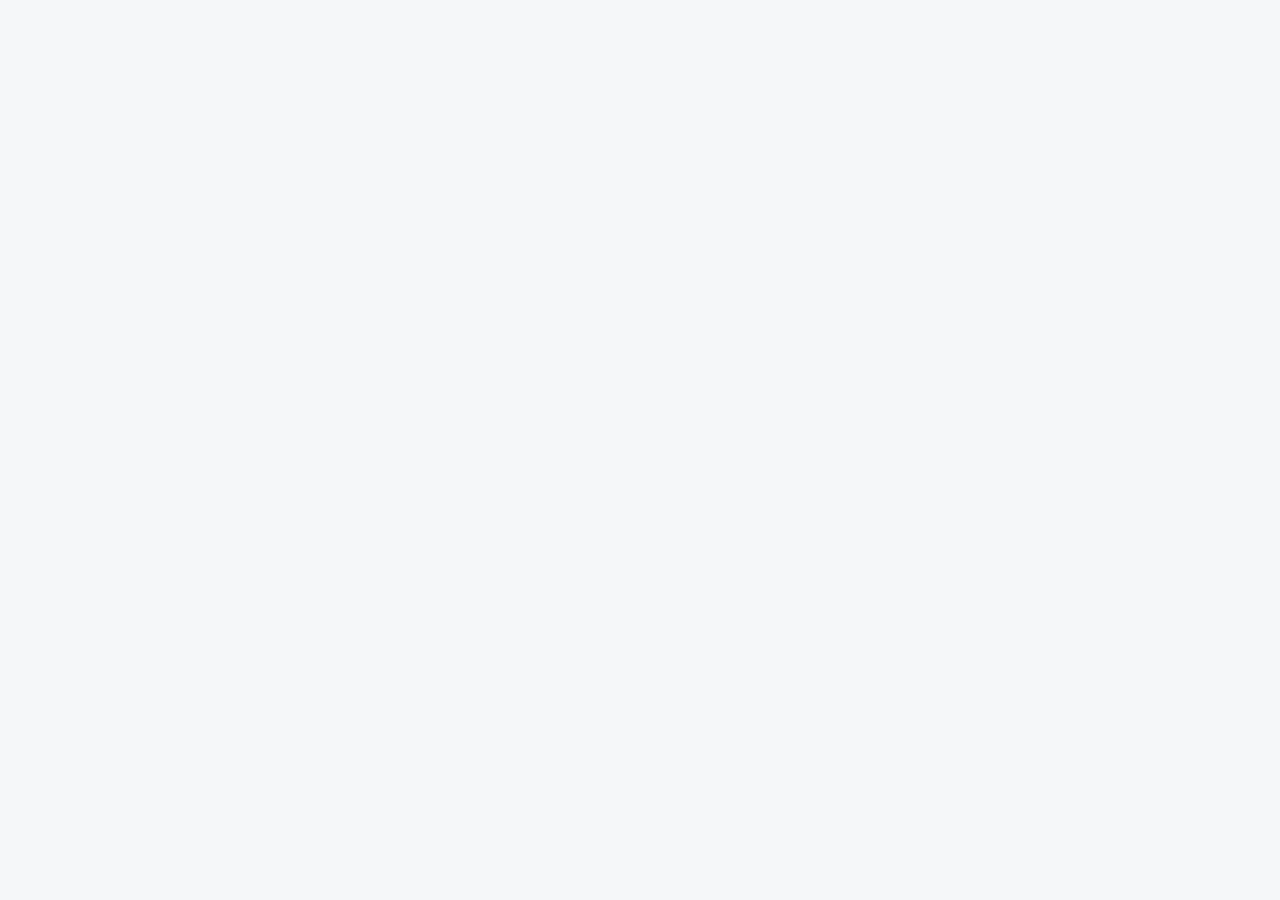
==== commit 6a27b34a: "fix: deploy unbundled multi-file app Co-authored-by: Cursor <cursoragent@cursor.com>" ====
--- a/index.html
+++ b/index.html
@@ -1,179 +1,24 @@
-<!DOCTYPE html>
-<html>
+<!doctype html>
+<html lang="zh">
 <head>
-  <meta charset="utf-8">
-  <title>Soloco · 组织画布</title>
-  <style>
-    * { margin: 0; padding: 0; box-sizing: border-box; }
-    body { background: #faf9f5; display: flex; align-items: center; justify-content: center; min-height: 100vh; font-family: -apple-system, BlinkMacSystemFont, sans-serif; }
-    #__bundler_loading { position: fixed; bottom: 20px; right: 20px; font: 13px/1.4 -apple-system, BlinkMacSystemFont, sans-serif; color: #666; background: #fff; padding: 8px 14px; border-radius: 8px; box-shadow: 0 1px 4px rgba(0,0,0,0.12); z-index: 10000; }
-    #__bundler_thumbnail { position: fixed; inset: 0; width: 100%; height: 100%; display: flex; align-items: center; justify-content: center; background: #faf9f5; z-index: 9999; }
-    #__bundler_thumbnail svg { width: 100%; height: 100%; object-fit: contain; }
-    #__bundler_placeholder { color: #999; font-size: 14px; }
-  </style>
-  <noscript>
-    <style>#__bundler_loading { display: none; }</style>
-    <div style="position:fixed;bottom:12px;left:12px;font:13px/1.4 -apple-system,BlinkMacSystemFont,sans-serif;color:#999;background:rgba(255,255,255,0.9);padding:6px 12px;border-radius:6px;box-shadow:0 1px 4px rgba(0,0,0,0.08);z-index:10000;">
-      This page requires JavaScript to display.
-    </div>
-  </noscript>
+<meta charset="utf-8" />
+<meta name="viewport" content="width=device-width, initial-scale=1, maximum-scale=1" />
+<title>Soloco · 组织画布</title>
+<link rel="stylesheet" href="styles.css" />
+<link rel="stylesheet" href="components.css" />
 </head>
 <body>
-  <div id="__bundler_thumbnail">
-<svg viewBox="0 0 100 100" xmlns="http://www.w3.org/2000/svg">
-<rect width="100" height="100" fill="#1f2430"></rect>
-<text x="50" y="50" dy="0.35em" text-anchor="middle" font-family="Georgia, serif" font-size="42" fill="#e8e4dc">S</text>
-</svg>
-</div>
-  <div id="__bundler_loading">Unpacking...</div>
+<div id="root"></div>
 
-  <script>
-    
-document.addEventListener('DOMContentLoaded', async function() {
-  const loading = document.getElementById('__bundler_loading');
-  function setStatus(msg) { if (loading) loading.textContent = msg; }
+<script src="https://unpkg.com/react@18.3.1/umd/react.development.js" integrity="sha384-hD6/rw4ppMLGNu3tX5cjIb+uRZ7UkRJ6BPkLpg4hAu/6onKUg4lLsHAs9EBPT82L" crossorigin="anonymous"></script>
+<script src="https://unpkg.com/react-dom@18.3.1/umd/react-dom.development.js" integrity="sha384-u6aeetuaXnQ38mYT8rp6sbXaQe3NL9t+IBXmnYxwkUI2Hw4bsp2Wvmx4yRQF1uAm" crossorigin="anonymous"></script>
+<script src="https://unpkg.com/@babel/standalone@7.29.0/babel.min.js" integrity="sha384-m08KidiNqLdpJqLq95G/LEi8Qvjl/xUYll3QILypMoQ65QorJ9Lvtp2RXYGBFj1y" crossorigin="anonymous"></script>
 
-  // Error sink persists across replaceWith since it's on window, not the DOM.
-  window.addEventListener('error', function(e) {
-    var p = document.body || document.documentElement;
-    var d = document.getElementById('__bundler_err') || p.appendChild(document.createElement('div'));
-    d.id = '__bundler_err';
-    d.style.cssText = 'position:fixed;bottom:12px;left:12px;right:12px;font:12px/1.4 ui-monospace,monospace;background:#2a1215;color:#ff8a80;padding:10px 14px;border-radius:8px;border:1px solid #5c2b2e;z-index:99999;white-space:pre-wrap;max-height:40vh;overflow:auto';
-    d.textContent = (d.textContent ? d.textContent + String.fromCharCode(10) : '') +
-      '[bundle] ' + (e.message || e.type) +
-      (e.filename ? ' (' + e.filename.slice(0, 60) + ':' + e.lineno + ')' : '');
-  }, true);
-
-  try {
-    const manifestEl = document.querySelector('script[type="__bundler/manifest"]');
-    const templateEl = document.querySelector('script[type="__bundler/template"]');
-    if (!manifestEl || !templateEl) {
-      setStatus('Error: missing bundle data');
-      console.error('[bundler] Missing script tags — manifestEl:', !!manifestEl, 'templateEl:', !!templateEl);
-      return;
-    }
-
-    const manifest = JSON.parse(manifestEl.textContent);
-    let template = JSON.parse(templateEl.textContent);
-
-    const uuids = Object.keys(manifest);
-    setStatus('Unpacking ' + uuids.length + ' assets...');
-
-    const blobUrls = {};
-    await Promise.all(uuids.map(async (uuid) => {
-      const entry = manifest[uuid];
-      try {
-        const binaryStr = atob(entry.data);
-        const bytes = new Uint8Array(binaryStr.length);
-        for (let i = 0; i < binaryStr.length; i++) bytes[i] = binaryStr.charCodeAt(i);
-
-        let finalBytes = bytes;
-        if (entry.compressed) {
-          if (typeof DecompressionStream !== 'undefined') {
-            const ds = new DecompressionStream('gzip');
-            const writer = ds.writable.getWriter();
-            const reader = ds.readable.getReader();
-            writer.write(bytes);
-            writer.close();
-            const chunks = [];
-            let totalLen = 0;
-            while (true) {
-              const { done, value } = await reader.read();
-              if (done) break;
-              chunks.push(value);
-              totalLen += value.length;
-            }
-            finalBytes = new Uint8Array(totalLen);
-            let offset = 0;
-            for (const chunk of chunks) { finalBytes.set(chunk, offset); offset += chunk.length; }
-          } else {
-            console.warn('DecompressionStream not available, asset ' + uuid + ' may not render');
-          }
-        }
-
-        blobUrls[uuid] = URL.createObjectURL(new Blob([finalBytes], { type: entry.mime }));
-      } catch (err) {
-        console.error('Failed to decode asset ' + uuid + ':', err);
-        blobUrls[uuid] = URL.createObjectURL(new Blob([], { type: entry.mime }));
-      }
-    }));
-
-    const extResEl = document.querySelector('script[type="__bundler/ext_resources"]');
-    const extResources = extResEl ? JSON.parse(extResEl.textContent) : [];
-    const resourceMap = {};
-    for (const entry of extResources) {
-      if (blobUrls[entry.uuid]) resourceMap[entry.id] = blobUrls[entry.uuid];
-    }
-
-    setStatus('Rendering...');
-    for (const uuid of uuids) template = template.split(uuid).join(blobUrls[uuid]);
-
-    // Strip integrity + crossorigin — blob URLs from a file:// document inherit
-    // a null origin, so crossorigin forces a CORS fetch that SRI then rejects.
-    // The manifest bytes are ours; SRI protects against CDN compromise, not this.
-    template = template.replace(/\s+integrity="[^"]*"/gi, '').replace(/\s+crossorigin="[^"]*"/gi, '');
-
-    const resourceScript = '<script>window.__resources = ' +
-      JSON.stringify(resourceMap).split('</' + 'script>').join('<\\/' + 'script>') +
-      ';</' + 'script>';
-    // Inject after <head> so the DOCTYPE stays first; prepending the script
-    // would push the parser into quirks mode. DOMParser always emits a <head>
-    // (synthesizing one if the source HTML omitted it) but may carry
-    // attributes through, so match the full opening tag. slice() rather than
-    // replace() keeps us clear of $-pattern substitution in resourceScript.
-    const headOpen = template.match(/<head[^>]*>/i);
-    if (headOpen) {
-      const i = headOpen.index + headOpen[0].length;
-      template = template.slice(0, i) + resourceScript + template.slice(i);
-    }
-
-    // Parse the template and swap the root element. Scripts inserted via
-    // DOMParser/replaceWith are inert per spec — re-create each with
-    // createElement so they execute, awaiting onload for src scripts to
-    // preserve ordering (React before ReactDOM before Babel before text/babel).
-    const doc = new DOMParser().parseFromString(template, 'text/html');
-    document.documentElement.replaceWith(doc.documentElement);
-    const dead = Array.from(document.scripts);
-    for (const old of dead) {
-      const s = document.createElement('script');
-      for (const a of old.attributes) s.setAttribute(a.name, a.value);
-      s.textContent = old.textContent;
-      // text/babel scripts with a src: fetch and inline. transformScriptTags
-      // does XHR against the src, but blob:null/ from a file:// origin is
-      // silently dropped. Inlining makes it a plain inline babel script,
-      // which transformScriptTags handles unconditionally.
-      if ((s.type === 'text/babel' || s.type === 'text/jsx') && s.src) {
-        const r = await fetch(s.src);
-        s.textContent = await r.text();
-        s.removeAttribute('src');
-      }
-      const p = s.src ? new Promise(function(r) { s.onload = s.onerror = r; }) : null;
-      old.replaceWith(s);
-      if (p) await p;
-    }
-    // Babel standalone auto-transforms type=text/babel on DOMContentLoaded,
-    // which fired before we swapped the document. Trigger manually if present.
-    if (window.Babel && typeof window.Babel.transformScriptTags === 'function') {
-      window.Babel.transformScriptTags();
-    }
-  } catch (err) {
-    setStatus('Error unpacking: ' + err.message);
-    console.error('Bundle unpack error:', err);
-  }
-});
-
-  </script>
-
-  <script type="__bundler/manifest">
-{"96fd8a77-fca1-46c0-b2e9-baa81469d224":{"mime":"application/javascript","compressed":true,"data":"H4sIAAAAAAAAE7U675PUxrHf76/oUxE/6djV7h0HD+5OS2EgxokBF2A7FEW9m5Vmd+XTalTS7N6uF1XhX8E844Dfoyo8QwWc5zzspCDY8QuYYFzlP4Xc3h2fnD8hNT8kjbS7cDbkPtxqZnp6unu6e3q6pzID1jP8TQHAceIRm8D3d+Fo2ES++xaiLvFhP/K7KALdww0KAfKxwYCfZTGYqUzZxI8oDKAT4eMUUVxiX8dwg/++gvqkQw82GtimvEP53I88r47sFYjBgmMY2XRxSmI7fmLfSwf/4w2wYM/u6mKu8xBYsHNXdXFqqjID5XK5DAgi1296GHziYLBR6Ij+mcpUo+PbCutHiIP1AYcrQYQ9bFPslID4x/l3CULcdCOKQ06+6zu4VwLsUxxiB2IDBlMAgpaIgsXxmBFFtBPBmTOguY6HtcUUxo2OdXzf9ZtgcXjLAi0UPTmoA8THCkjUsW2MHezkgH6OXE8BaiDXK0DsW0UuVUAQa0c5kP2kHSC/[base64]/yD9TesgY49A6yaqs06R+A6JcCeEUtg20NRdAS1sTWwvSjp5aRZA/6T9BF/v+faKww1xzwApvgkeDUkAWpy76Ibi6khJasZixALFDWJaDCd7doLL8BSFCBfoUOLaOgGWINKLVl6kJnRuAlhxy+HzKL4lGQOX7+OnCZmk3TZDSPTB8tutyzgtqmT+Ibu5ZuJohW+mczitHg5rilw8VKFIUyYMzICVN1Ulnfcrkq81Niy6/[base64]/0+btO8Pvfj2OCOBikzbyXEkJQreNwr5CyqUPht/8de3erUl0bGW12vDh++tfntt8+xOJJZ6sHxO2k7rUw1pt/GqTLYTD55Vd9G9pUXHQayMaoHqnUZKiwPWZbxrvuSjzLrX1W/87vPb5Dw8+EaSxTh5PCHE/Ovt/WkZpTlqpBk5YnLr2ilZ7dO2/5fRRIhzi4zLt0UReIY46HhWr3/1q4/L19Q8uPWH16Rz70woxxYXYqckWkjqwdu/849//enj9utAE5jk23vlm+ODsxrUPh1cfbt758unKMeI8FH/xL/EIg0I4sf/okQOv7T9x9Bg7IIT4iFc8FNJ9Sqf+i230o4ubd9790TbaJg72Ej7F+S26mCpohhkFnkt17fu7mnFq9jTvtT3UcXCqHT/ZjLewCYlNFzbgH9dv3khlP+kwlDjH2P0owUrPoDIDTt9HbdcGGeN7ro9hphI/B0+hF7blOXuO9fM3Nz+9sHbvVsF55FY1JrqSLVD3bK7l9oWCX3kKYfz2szXC6shvarXpiWSxOE4lqyCz4Wdfbn79hx9Bmrh2bY02FK2UHULH7yq/rwnKhne/Gl793eOzZ7lfvHV+7dsbw6u/27h1eYtUbfGqMo7op/jtjS/uP/7tV4wsdop//XB48eNxFjcqpsxuf8KqhZ3auP0pzMLavT9uXL29fuMco2Yehpc+Gn58ZXg327vJFI23dptEFCrgdEKRLmljikNokBC4vKKC6Q8mCzUz9TNn5AXfGOV7rO8Qiwq2x0lJysLphFwUVbMajWd4jFQ5bq6Ate/[base64]/Tg2t8akwiLnUO/PQRn6swbMQNXcuXNx6tkZjacyWzkaNkUiVyZxoxI3nyhL5r6spHOP8DSvTN+WILKxjw+2A9ovQcOlv8T9fEo3xA2WkRTJa30QGxmHp7jtslXoi+zrtIDj6e4CZNfFqxzwdRev5uGgtwDVEvT5/5UFmAV1Zjc4hhvZ+n7H85RR5hknjXkooj/nqV85ruVSjUoWUIAkeXddl/lAkdFj/Jt2JwyxT0+5DqMde4sQl+DUaYGvUgHie30I2THFvRqstrAPEfN3LXYC0BaigHiKP8r8oN1CfhNHWfLTbcoccWS2UaDrPieBOXXTdeIF9ttyHQf7sBeqsACzom9V/IjwOl42ZGb1jFYQBt+jUXFUKokzFpUC4ZD1jh/ZyMMOi/KbGGxCQicy4NHZy9DsoNDBDlACqEtcB0LsOzgEj5BgCor1DV0XklSs38c9ti+DWBg9iyV0OcJsk4sgcVfJHMzy/LnNYFI5vSiBmMPDPBieTqSUYQC+opjA1mUqhz2TNBoRpq/gBuXql/[base64]/iW1qdpHXwZHOF1QUcLqeyDuNpfIOeXUhqTpy/U+KjXHuMHf9X4EFhxFtmW3X103TrEsXVhfbZfYMozDj5FNm9AszUC9bA/XGriHO45F5J58yTwZoyTxVDIwzLglGMBcGp6MsB1oLAn9ZMMSFEitnDNeGsVvTDZi+s7MtUaRFsR/dIK9ucqPBUjZbz3EYIIdJZle1xD4Zs/+eCzRXVPar5nwpE/usObdTaerdwLQ9F/vC4UFZ4J4BHqHZLPbNQKQDLItFU5iWkZc/18wRvLa5CjOwwgM/3uyxpjqvn5uXLmabrfzEfjZRRhcsoihBvwQrMpBQd8QhIiQQO6JYqxh+i5D2i3zpBgdIUOpd3tQHYJpml4cpE0W6uwRdcwVmoGEYEBupcQfIT9ch/gGyykKXpHCYGiS7z4dNTE3bIxGOqK6ZvApsMAc2ZtDmgR+r39KQeJFm5NUnQL7iqQYQsZNPCvVXJYj6WfNkCbq9BWCRGru9dPvyu5/qdUb9YdLF46ifVtbLEzJJkr0FlUazy4xYTynk6pWNRj2DW2NuRl+dcbI4oy/3oMDAa0FmlgUhsTByMQ/9Rgvz8GOUX2zaNPRY0MwiD2y2MUUjRwa7kOMu9ukB3EAdjyb2K7RNx6aDPYpOwhJUYS/MmtXdsABVc8+OEfXtuvyxxtOP3CdWw9VCr9QfttMBCSlsGyhnpqj6Y/YtKvfxcnL55xV17sCyYvhh0okwU2xrIBS8MMS0hg2x38LQawEbeC0odL+CkZiijvDdYJ38Y7QWz0Wh3nbEzaBQca/MQLSCPUyJD9uh5fpURO2cWyWnpcojXzQv5Kn4xPJqiIJCybrbHAVLlta4jb1IepZWhSrM767CjmpVg4breSz15Y8UAkJsU+hZ2hwD61va7Lwm0j+WtruqQYt7SkvbMa9B2LO03Vox8zOCYc/cT8WwS5KwpzoWw3w1xRDRkKzgAyhqoTBEfUubh51Pp+y5I94x/5wRB4i2wLG0w3PzbPfg9T1zwL9n53bB67O7qrK1qwqHZqtVeH12j9KVbx3asVt0FZZZqkTd5pOqRkKlmAoXlWUsoKwa/eP6H98b96yhtaO2+d3/PD53YfO7K+tX/rx27+zwwY2NL+5vXP7b8N67S5XWjqIMasNrnw8v/mXt4c3hx/+5+efzsFSvrV84t37hD8PbV5Yq9RqsfXtj/d2/bD58uP7BpY1P3hMJ6h8eXBjefnftwScbv7kzvHZ//cOrm29fgX0sX/z3s2+z5c7dH350ce3ba+v///bG5x/+8ODCxnt/HV76zfDB2eHND4fffLX+9d/+fvadpUqw5bcU6VMUxR2qDlGT/pBferUUIEm0KsvIlGsWHHMVSiPkkgJKQ+RHDRK2F2CZf3ss8bFtII7aOOix5I44a+OgZwC/eCfjK7GxrCIjAbJd2l+AnJ/m6YAMLE68lyKHoh9iGaLECAaSjTixBNlxKE7902CZOahtGeS2FGY5VuU/4JhFiI1L4CpHZipvfpghljHjFzlsspzw6RLUlS5K0su9+Bub+eWn9RjkDsvT5HPIoiphjIO22el+istEY4C0H2BR4mUtZFO3i/mrJ/4lX7EBNh0UtcQjPPElRnJv29TFcgeyorFNWMF9a+DGY3L03MPknqTF4FgDZ2xGf4BND9VFHiR3Gc7/[base64]/n7X6asuV6ZT7YG8iM/muShrUGWkeYZltE1k8CNBXhZCBcX7CjN3VoDpaFCKRthpFLLVzhZDMhicEhuT2rYN73VuK94A8udRfUOZQFmITiVgf+sOTtnxMDfe1ja+uWHw89uarXtSxUxa+uIqubuPRmijQdfDO9c1GqPPvivLaHid+J09uOz7zx+/yMt9zbApVrt0We/H4utWJ1kJJUDO61R85txyBJbujjPYAZmq1Uj/lmx/DjhpGa75OEm9p1n2R6BYfQxaW3JVaG9JiRv0aFS2/zu0uanF8Y8ixk/M3uiDpWaeMyx5bnyWTpUahu3zg8fvr/lifLJO1uRv9HY8kTxCqIi3y48bTNyfUa+/lQ4QvK12jEFWTXDpmc1t+08TyjLaXxEKbHyUaWUKjJAsVJKK6JLJillugx5hns76HV+QGXrGbJQx9DHU1Orru+QVTOtsrGkavK9OPVP95foFZgyAAA="},"30df0929-3501-4912-b774-bd0c7d87c013":{"mime":"application/javascript","compressed":true,"data":"H4sIAAAAAAAAE71YbW/cxhH+rl8xXagpKd+RJ78ExUk8wzAaJ2idFHXQL4YL7ZGru82RXGJ3T7JAEwjgl9qukyiAUTeNkcJtjSpALMOBEzuGXQP5LaIkf/JfKHZJ3vGO1Euapvqi293Zmdl5eWaG9hw4P+JvBgDOMZ+5DL5/Ar9jQhIOxu7NR+n6R+m1WyYcgdNMSAHG7uPvdm5v2Duff7r98b9MWKFkVajbP0Y6zNkzM8vD0JWUhUCEPBeR0DNC5hET4hkAugx6ZblMSHjjDYgwF+Qtn2E53jehAy0TOJFDHtZTLMwAuCwUEgJwcpYB84gPly4BQqYl2W/YKuGnsSBGibqLBQEHAouGrj/0iDAQi4YCmXASWtbReWhPnPUimR/Nvzl1JFgYktHpUWhDy2qdGEtaxq5kHBzQugmJ5VAo2wLiwzCkYQ/pmyegXaWgnk+y4xa0YV4xtW1Qu4B7JJQChKS+D328QgCDT6X0CfSpkIxTF/sglNlBMJB9oj0LVIS/kECCSK7NQGHaI4a2xxwYubaXLkHLetNU5nuLXiSecdRcmElKLtU2/jVZM/SPzKclP+zvAuX8inVHfkZnfvs+nLBOoDrSzElj2veioYDj1i9riQvXjMnP6R04nnMvtt/GdDCE40i9cfREKs5E8qx6yOiRxQW7F8lLLCIhpja1JBFy4sULUDbV7ylZfZtgj3AjBkmlTxoght0GuGwYSkgy4+WcDZV5sOjRFXB9LMS7OCAOUp5r9gn2UEefZxTFb4DF/tEKuZaEOrH+nyza/aMl+qhCLoZd1InFsJss2tFIil0SE2f6/syBcOj7KmcXRYTDCqeMLGAhQ53sTrJoK8pOMjPBNAspew6ao78CqEo7c/bYlNmpMqgR5xnQABaeIz5xf4AlIxySCUtWKGgYEo5KBhs7MXOhg7aePUtvfo6UKx20+/KzdPPb9OpX6SdPd/56Jb268eryBpx6B9JP/5I+uf/6+fVTSlvY/ebK9rP1189vvH5+69WH61tPP0w/ebj9t/[base64]/Xd+/d2nr6AKmsd11CPOK1AaVPvk43b21fX0cNWMbUzzb/+Wj38X3UALyKqRRtQDsPbqT/vooaGvTV+stnr+58jSA5X1XoQlI1TK3BJtJ6H0+FOCDa+upHcthbnPmkSH9sqdWhrwZE4kPGRoa3uZgSVGMrB+uTNfBEQo/xZhd7PQKq6HTO5AaCNizSoAeCuw7CQhApbNfHQ49YkarQk7KzEwTYlw5CYHeSuJBb1DwR+VQa6PsnyDw/[base64]/SKYF2b+f73Kq79f2dm8o5Ivm/KyrkU1G6WQSkB1LptfbN/5dvv2w/SPz7aefpxVr+3LV9Nr32Tlbs82RI1jzT7hbAJaKlT9pnLxFPzUUPm4O8L37btf7b7Y3Hn8cHfz3u7NR7uPv6vL1yqPFewPCziYjXX4lAaauqpUwyQLvwpe1lBKjt0B6tScLFPfRyDkmk+cOIZV6sl+G5Zm4yzOaWjMt1oNMLIstPOQN2EO5lstM/n5EiTK+IeC+JHKTc5W88drwOzkUTAbZ+eTptAUGV1648utF5/BbJylYx1dHVxObVU3qoqq/JguRXuQ1dhVNMNhUBQanX95z5yJrqH3cRd10rsbO8//DLohzykPFQgHazH2sMt8xtsjeDgJaAVzo9mMOA0wXzMRtAHRsE84lQiSpBPnpAfovv3gH+ndjSwr/7e6d+L3uh8QV1oDsiYK/DMPZ9GtFy93bm9sb9xLv/jTHlpNbeTL/cFEEF0K98eTEmGzX+DFrRtw6syv3n0f0uvX0qeXK9rE0/XJ2N+ASghnqyjreLgalSppON2TuLyphxYVm/uOLxVpvNll3lpdH1yl1MNUney8d+dF7z7O7ylCHMgRROY17nAZv5dGtSgYL7lcwyBoKbouqgGqBhONXAuwVXuRg+ABGFi7WfPYiamh6AD+i569IrCmM/zpgjvLtD1ie5qJfmLTo2K6hhUJT0LJKSnlvM6L84MGrFyoSY4aCZ6esPPsGNSM1LH6YFZ8KRv8dLNZ4DV91mPlyezgUSvwdLIUUTE4/JAWeBPZs1KTNwcHqjkxANXjZGUxNWSs0tBjq9b48xg4pW9lC8X5aKYAZzxfLMz8B1nl6XNqGAAA"},"d05e1aa8-105f-4cb9-a256-3392130e29a3":{"mime":"application/javascript","compressed":true,"data":"H4sIAAAAAAAAE80aa3PTVvZ7fsWppmVssK0kpLQFywxLO2xnF8pQuvshkxlk6cYWliWNJCfxCM+EQgOhIaEtlEcogRaGlkKcsOzGzQNm+lOKJTuf0p+we++VbL2cZEo/bD5kpHvPOffovO55mN0L3Bv89QHAp6qsCir8ugInVBHBh8jkJRkShiyJyAB1DOkgFHkzCfvgQyRLY0jn8zKCsiryMsZ/k/NhL9vXN1pRBFNSFfjU5M2KcbQoaQkLDPICtSRYfQCCqhgmlHkNOPIOoFcURVIKB2GYab+61n4w02w8Y1LAuOvMSAqMiiAgJCIRA9krz+3FGefyNQzU2WFGUoTaKC/JLtzD5faLRxiIrmFC/DgvmQbebT2bbm7ct+fvtZ5dxzB0B8NIoowIxE+rmzef4z28QunXDnU+YVjm80hOgSAbI8DhLxqmXzoC587h1wxGw/A6Miu6AllD4xUQZN4wTvBlxFlnDDMtFCUN3rYE2aidqeWyUmBfLnS2gM1Z5MBalsV0cof6an197F4YQ4qo6ml+nNeJKpEMZV4vYX101HEcLx/[base64]/PH0xSXbB5AkiumIHnsidcSEBYoqohSoylFZNcjDSR2NSWicrBV509OFNAqJtzBw0pOTUpHlQz4tHSkgBesJA2VKkiJi5wWGx8uMH/[base64]/5g8D8/vC4/sMHKSaIjC1rskGTw2uxHKC7Z7JWYQY8YEsuztEXSX3jaJGOTz6yYkPPzt6+pNTmE2fGR4G5m8nPvnn3z/68NhHcOzUkZN/xQBnjhz76MRpfNW9TdnAlGtn4hiJLEUXooyafMEISdvyW/mePZDtXnLuFcf5QWq+QOEnQAMlxu9EZRoVOd9+GDnEsvu6k5HmVbEa+AiL3QufqhUZ9rJ+6i7beGPPHtfxujaGaCDzk08bSGAi6i4O5QjxX1eg/fjr9vTz9uJLe/FOli0ORWC1ED21InsGhZ9rWVYL47jiyZtSlMs4IWDICJMQ5zYYMi3glMk1zc5JGbwa6ynbkSL3dIBM4ObeNR1FNT2WnMnHzv11e2PZ/uaqM/uk/fJeszFrT/2r9ezbzR9mnfvrWOr2XH1zcrrXKbE+mqyFfMVVtx8uWesL21BJkmUDWDh+9GS8LVGAPXvA95qRkVIwi5CD/je2Mx8DsfYVsgWcSIT9OcxtpsxriYSRAolcC1ED89RUQlXOkmrBTA6TCOQrbFnQvNTJSOIwVhY0HLpo7mIZPc0hGVJKrOp2o6mElyecO+eLqMk3FX5z9WFz7VZz9XFr+qc44Vuhmx4fRxKFEBuHd+HEJDlIazRNivfmMIaWFng9fFUGNRgElwQm9/vCt+tbjbneHhp7UJmXlB4HxcL7701f2pMpmmX5RM97dBuCRiUfR8+UTHlbYtttxSQyWhqXApEcJkEcpZPFugnux6KbZkgi1JK1nDP9jb0+ac99aT/aaD+esudfxuU7O3IWJ85ufNy1sssiVvY3FyEqtbLo6qC3DVB3av7y5ebNF831+5uTX7fuXHRu1duvbjfXNiBTFtmMYIxtrc80G1c2v/u+deciEO2CPffEuVVvrd1ubtxv3f2ydeeiXyKvJz/fvSziAzkc3LU7obJmVl3B2Ut3nLtPmquP7Uur1LFb0z+RK7z+yP1cWmzb12bbr25vXppprt+xL622ZpfsuTrVLf6Y5Ruth6t/1hXjTw3fMFi1z8+0X/zQfvlL68ZM7E1RkQOEKmY1xpqyspTL5nPtxZftxQettYuttUtZNp+D3yavg/PlfPv8LSqr15PnN7+42tpYtJfvOZOPX0+edxrPnYVvWtfX7MaFLCtLPWnbl6fsua+aa2v2lQcd2vb1erOB5ft6csZ58dJ5sfZ68qr9xSN77oet9ZnW/FfOLD7EfnixdW3Knr/XXrrQbMxuXrrart/Y9rTm+p12/Ttn9uvNWwvd017dbn0/49z8j/PtkvOfy875evvV/OatBfvyTWzRL79znj6gR8XRzrIVeccSwO+0YJhVGXGWhRsWBUk5rWoHYaAfarUo2/bVG83GE9cgsb3Vf8H8P5iy5560rv/YXJ3FIpz7tvnqgXO+jr9oa32eSsyee9K+sNFam2tdX3ZmLjkzj+zFW1GH+z+6Y8OJLCqni5IoIqVXsIumj8W0qJq4VwHNxjS2h8Ul+9XU1vrlT5FhYC5YV5YsfGYgfWt9GtvN91P2wkJr4VG7PmXf/dG+NmvPLbXra/bU7a31GWw1jat4ffpq6+e6vXzDXp+kkp5pbkw59Tnn6QNqv5sXNrCBff9z+9IT+8qP7aULres/vpHIQyg7VT6jqmoGKx9PTVG90LsoxJo/txNH03nTvf3gbYukMv8rqTVdKvN6tZPShSiIkoFvFZGz3sIY4W1yRXMdYs3GbDfgNhuTdv0X/P/qjfb5K1vrl5trX7RnVzr2vbU+TY6NidH2XJ1iMeETQ9c2OXnPHrfzlHBv7FCwzv2+8PVTaDZm4fQRoHTjLu8AVlwC4ZNgXA/Enr9nX17ygmSYfsBMsixp7OT6AjtJrxv6pi10f97qZp20P04CpIgMQZc0U9XToi6NISUFxUqZV9KjuoQUUa7+GV30bhOdl3m9egppqm4m/E1aXR03gINhIoNhxp652Vx9ivvUvz7a/36JPrw76D68N0AenPsrzt2nMPDuoNcoH2aajSvOv1dcxAMu/NAH7sOBAwHE/e93EZ2VZfvuv1zEIQ/xPQ9xfwBx0D1xJNr27Sg15MU6okm8v2TrBcPkIjtCWqmU3VhJJEHtJAZO5vNMjsoPTr7b78KFmi1/7OB9AwPvbH9uc/Wp8/wJPhfslcU/8+yhgcHtj3Ym16h6Yk4NvpjEFUIskEW/[base64]/Sn4YCgFH/SPDEsjtXfOQA03N3d76Bgve005fXgwjtmQx3T14NvIsjGTmWM6rxX/[base64]/LkBSyRaehNd80MF/9WAQOPsmfRYKZGdXV8keKqUvISGim+z0a+ZhhPB1NgTaSTEavhZB1lwrpcZ3XOv6RNcYKoX1jrMAAvqz/ok5wTD/0w9D7/TB4oN/vVFQWsqSUXFbkoGjpnytg4MjHDMvkK0ZSkO+umOrIIR+GN97FWo9pDmL+kFhADEwMcBafmahBlTxUazAxyFl5skIeqtg1uqRr/phCrStEV1B1xIAwwVnCRA2EKmcJ1RroHDN4ACf/[base64]/9Op7u1S8CC0H5xzxkTiQsXeCsS/vPo7T7YQFvtZcZ2YeGJD7AHrMyXEsCoyXd4g0JNPfzXA5Du9NJ8v08DyvB+fK0ckQLu0NBv9WhPX/i96MMai8KOqeukR/3zmCHK3iyvk/[base64]/4aJ9Yu3M7eLv3Gg45zHW9vx5FtD8I9KqUeOEa6yOQsI1PsPVGLwckTHCypXmh/hrtFYxdufbreT1uDnVFVs7GKheeOufCMx3n20H54sdlYba6utpbX/BMpvH1a5xXa8AL8m8tnt5wHPwR+mNGrbxC65cclRVTHM92fwgHn+13cIW8/nAMAF0kLOrDd385w3V83Hur7L+Io6O1FKwAA"},"8a3485ce-ba5d-4e05-b92b-f5582e90e445":{"mime":"text/javascript","compressed":true,"data":"H4sIAAAAAAAAE+y9eXvbRpYv/L8/RcW3Y5I2BcXO9CxSKxlFlrs18XYlOZm+bl+pSBRJRCDARoGS2Ym/+33OUisKlOw4PT3vO36e7ohAodZTp06d5Xd2Hz68Jx6Kfy+Lqaq0EqdKTlt40sAfWa6uVVmvlqpqs5/[base64]/gLfR5VlQqH4hvTV1D/n4k9lydVIyqNL3ASulFJpe5+JZ/DN8OuIrBO6+HUBv3WxwI/uOXX4RW5cwW4wIZLqI4ED9/GI32730YwoSMhTcBtpM/i8FaK6Hbppi2g/1794S4lg1RwQ+q0VD6QAwe/2v2dfaY3u/[base64]/er0/PB5/2cwx7KMv3p2evjH7c3NGjlPtXd2fnpydH7x4tXT4/6PaSkvlnWuOv09ffXs5Pnx6ZYeNzUsVpP48oeTp7d8eQ0rGn959Orl+fF/bhnstK5a9b4z1mevTn88PH16cXr8bMtE1c2NbPKLRs06c/Xm7DWwii0TtdYrYDK9Xz4/OdvSb/P5RVnoTu9fHL941f/pUi3r+Ivnh//nz/1flPJvm/iLV8+enR2dHh+/7P+sns30tFGqct++OPzzd8cXJ+fHp4fnr04vzv784rtXz93HRasa2daNKf7s8M1/JkoP/v3fTckBFLWcZa7aE37xrBou5Wai8PekVMRlhShmInyBfLFal8jPDJsNCnzh8WJTjRCNatdNhV/u46MP9/A/0G/3fVs34qBn2A8ehA29TRZ7B/0Ky6Wm5d3+PTu+ziiwFwH774wjKBwMKBooPt2Fc1uIh+J7pVZatI2cXtHZp8R03TSqgkNRr2Q7Xagmw7K7Pnc/okJPbRk4L7A5rhoq//eialVTydI+gJGJn6mGermqK1W1H/jtLv6XW9/D/kJ39+/a3wl0ZKDhdJgV83UjkaT0eroQUotFfSPKupoLWYn1Kpetogr1ol6XuaD9mItZ3cASFK2olMrhEOof/HfQ4BG2ZkffNrLSBbQcjSD++HDa/u+1Wiv7ZTDwMU3lrnjDJ1KjVk2dr6dKTNRCXhd1A8O/xDGr/A0OSF+CUFOquZxuQNJQGVGUxo4W1fw5vtoTM1lqRU3kRX4GNaxLRW+pKi7zUfNf31SGVKjsefwSRDb8wiy9uFnUZgXqm0rIauNeQlnZCtnwSnFV5UZMFBz4IAW0zXraqrx/jV5hu78pbdomn6rJes7tPmvkEtf2g+GF/PHx+7aRZ62cXpkiZmNaLqhVXGqo4U+z583O760RSxsewDuePkr3M+u2KA5cf8LWXft36wH1ASYL6BlLiWK5IpmI9mhRAW9WuZhsAopqFIj1QFT3tvV+rsxqU+1mSm/5Bgsf5rmq8vUyGK8bKiyc5koHAxzBYZ4DD1EwZtHWKzHDMd8s4FIBL2hkQOtEp9eyLGBP5fe4UmDx6ZkbeXNLzT466JlkO7nQp6cKdn2rSGZWbkLNDO7olZoWs2IaTf29e95A4ZU4uOMs7/ujgS+TfYcXwxGcgIOBI4fw5PKp1R1Qu2Lnc/4zG1VVcAKfTeuVOnx9AqsOfA4X9vj9SjUFTk0pjhoF83l8DUv5J1nlpRKHr0+yoJojOV0ovh7YqoIS5/Y4OG/kFKjBb/FlLa4q4HuT9VyPxWRtTp2VamZ1s5QVXEGVbotqHg6AePWfCqDecBD4Wot1pVv460Je10UOd+dnsizhFiRmSrbrBi/Az4qJami2dbuezTJxUrVAMnjmUFNED2JaN0os1XKiGryaLeG3krooNyIHYhGazhHoK9ZYaL1WGpp5evyDmKyLMtdZOAykstTMnOMBc7Mopgvq5FCPTAOKqVrc1M1VFnDgM7zwnTBn15bvp0WWvZ7n48433km/1/ei+xWePXvdR/bk8DoX9TzrPVDSL/ZvqakrdKQe+7tvshFTWZpruNKw+O2izjW8keI7OVGlWJXreVFl+AV9dlKJ16evnoohyFGVWMnplZwrLW6KdlGvWyGnU6WxUiIrcwrrEV/x24XawJkvSjVrQXCzD4pKt0rmuOKWV9/IphriXmnj49GxIxDqhkAkFyVuF9nM17BndVaqat4uxvAEqAXUD4dNIzdDLPmNeCy+pY92xGOxJ74ajcXFldqIA/F4n/76A76nH48e+UxQYK1vsdSOePzObxifvtu3ZS1PFGLVFFX7o2yqopoPBzC+wVjQCKmfo+hcvUf/s1OimqZuPm5Ontx9Up54s/IkmpYnbl6e8MQ84Z+9U/MkPTdP7jI5ONK7zI4/PUEVJSgoowqMrMiaqelCVnNUMIEyqqznxXQsNvVaLFGHeSOrFsgZVFHmO7pfoIBal+rHol3gkflUXWc3NzfZTxro+kaVZRYszlZB8iO4xL5XnxFe7igGDUfBuU5f4/15MAqJZylbOOAHX+qBWymmGPgPaGamsh2+xTrejQJ5RemyqNqdvNBwCuxU6j2o1ypFauMdwxR2tZypHVBJVfOdaa2aaSyyQEswv8+oQ9z0Uq48bWXRqqXfeRY7zrBaems7N8LT50g2arYu98TpS+/WkSu4IWpRV0QKq0bNivemN2FPsnWlF8WsHQ6Y0vbEQDzieaNGflTI/CropCyh/roatAL1qatGyRx5aCZXq3IzYg013n2mEsoULTcMvLpR8kqLk+N/2xOLtl3pvd3dedEu1pNsWi93Z6xi38XZ3aVzeffx1//8+CtXx12XpKp36CYK/d4p6/mchRP494wnHfR5bQ0XKup/BkfJkPfDW9x078Zmf4yjuRtFNxdY57zIYSLPWtkquqE+q5s31bJeV63K7XWNL1zxAfGyrlfD1XpSFtMTkIuqqRrj6aaal57U7e/DC3u7RAVQ+HHmvfQ3m726vqQ9G1Ty4IEY+g8y0K+UcoNlf/klKJxV2C0Qm+mcLqV2+wyauiGy+h7PorDdR+J+dl888gYY7Ok7TuVb18K77u7pyPJ06Nw/[base64]/QSfwVBz+hLAuEZdgn1JFRMeUqTo4WaXmlxs1AtqPzqBtcSuSEOUxetr90ptF1jq2VZyUYujZoF5vhDtLlQbVSYHzfKnrBwEXL1MBf/eVLXpZLVB3HerBUQOLc4ptuEqKGnN4VWXheausXrsX0yK5wiaJeVZi+onj1PLxB2tKOCtfc/IT6M78Vz96xupkq7lcjYosnarwp5uyiq6/pK5TDFFVB/ofmKCARoqpqqppVF1W5oS90olI8fPqzq9uFDoEkpnr56QbpISQyZPzU1/BnkF7mxc4s7FtcRGwbxBpql+nW9BLpXK7C4gSKhZdWf7Y9Z8YHmfbGQmgQnUOqsW3GpUdCADXgjiQPgHsnjjuGc3BRliWVoNsQlTZLdFESll5ZFYHkqa+q5tH36sShL/gCty+7N04IVp5dxLz6WSmmaaCUbRdfTDsl/awjpA44d7+JHOAlCzlrVhBuHiKS7cb4lceiDx2MEnBZWGytLuII7qmUWRd03OoykCpQoX1XIIpBcrTK4ZwuM7UhS56noP3wHM1f9YNS7Z07VqpS4a8rSDBAJLBOH5Y3caBSXkG7rxicyUFCskRKpuE/3vE4taHjCs0FqUSzhu0mpuoSpGkWnl5ivZSOrVvHCB3UgLcJGXi5VDg4M5cas5VjwFUE85HswLFTYAyIEXkMcGF27cbcyn4FZqMscFIvrTj9/E9Il49kHpNBStQpnWbxU79tofv970jqTGY5qK7H7w/902m+85rYQ/5kCPxih1xOt2oj6kU3imaHeF7rV9lpwAXeUoprTChXaVGaGz5+yvR3qX6oGr7cgMbRqvgnENHktixK1gG2NR4CpjwWjAlQ7qKUryPC2BprOxPmrp6/2QKNaayWCLoHYZS865hLzUOTrhiheYYf+vmS9kk1byNKjan7Cp1lbw47GfuUkCf5dqP7lb0DqZ8wit5G5Px2fTuWGGQ/8+5w1mLF0fiBe4Rpk9Nu+VstVu6FX7k5HbfIHs0apv6mhV3C0H4vE36GzEAryC1WuQHMNwjDMG04+kT1S5cy/qfjisZ0mK30MgfY1Xl/B9WTMC9mYSUF+jmXg4gj/3XfP+SO8tOFfqAs4CZpH6YmIQDRqpscoBcO5wrMmRV7MZooMqzRJJfQgu+cagg/FgT+RTutQwPIWf1N8oZnJddmaUaBMhY5xSpairhQ4ZejYRGc0XZ6FzrZsKjqwVf7yS/KGYdXNdmo9vUGhQ0ustaXa1d3GH2PpwMoD9CmX+khpwJm1P5ck8LnlgNt7aHX6vkQOHW3WldCbarpo6qpe63Iz5g6yBh7aVWANW6OyaqIE+x6Itp7jdTATOKFTWZnjBS479YoUXFSbZYt0ceEZUu/VdN2aW49hd9BL00lUDEyp7Xv2zgFnce4PnFwJPSZpT7rcr21sLw0TxfcQYe45q7oA9lxRhdCX2RrNZUM4D4MZGmXipFOPVRSsV3hmWppz29tqulHBCt0JOcoIDmmwuODCapzRiXJ7nuqbNfWSNtxDe/qjTsSOHpbMGyCSVKOmqrhWr5E9wVafqFndBL4w0TVrjLcmJEH0zgx6DK8MS7O3NtDtTJQhH+BY7FUJnfVWKzyGf3GH523nce0NsuWNxP+Ml0x1l1Pc+Bm40/wjznJt6NI/x31dQqxpgAMlzesslftOCOlT2HeDYzexYLa+SPsdd8sEjsTRa/SfcGd8u2jqG1z8Y9Ty2aN9mGXZaE+08ooUG3wW1TOenGvZFGSObmujfwJlFGnYnIoWBUhiatvryZww0TlvskjCYbflPmEmkk/Co+Uz6Wo+WVPD3fh8Wppfr6PxtYy/Uj/zSdqZhx+5PZncWDMJJ8WdNmjPDvXUFcEmjbdliiA9TQrTpEeFHT1ISIhP1apRoPfOQcTX5mCAv62zOt4AQdeOkm4xNQ4b8EsRk9dFNeWpB1ESqZjc2eFWx00ArSxB1hw0Cld3XrNf/bK+preivoYwC2LlVB/4GTaVmFhRG3xIWAV/o5yKfa7aFkM0YBtI2OjoZjnQLAI5Jz4n6qPlx84ADvrAciVPQ/t2YH8Mxp4JYCmvlNBweMPmATUxnMogME6bAuUSjUTHF1TRqL+ulUZpl40AAZmSch7qWjUoCoE/DASNlGB+ywbvxlYf7OsT3oYX/jHYdCjigs5rDGYBBgmWPyvv0BjEUCtFfbmzYe/rJ1//8ygbvCNGuX/Pm0pYC0NSRV2xbTKgaBIzyXRRVLPaHQN88aJaXrNhZJjYLWPhV+JMR3PV7iW97MxFcjj4UuOZAtvWLTw6kpSyqMR/yGt5hmsXEnkmvtQD6u/br97xH4/fOWuLcFp6G3bjOxjwf0f7waRZH4lZhXfxoorI0Q0BLWvBu2wh9aubyk4U1THyR923IFx2HLX2lh6/u9XFwa7J0/VyuYGJDq9Z+NitlzhI8byADx3V1bWqClVNA+9dEKLM/VEvZFnWN0L9dS3Lot2IKRiLcA710Ru7ub1uvl436r//[base64]//[base64]/WzzD9oUdSUZZH7Mx2DvSRXom22XiiAjg/0LDMp/yVk2K6XgjQ+Slo6cRQJTzgnDNJvyjR267zkjyZ4U2U3MbXK4HKx8lGzGqQBwoKuXJbAi+x6BQ4xqIDuM3KdqBNfQu5WqkK5HqoVq/BxUflvl6g4RhhWlrnTDyUoBAG4WAsrtTGBlHBFVu2bVNM1qAEODo7s449Y08kGAvVTrMRcjK8YFOtbVPgRcvUho6IYLtCt0/zPe18n6OOw3HfoCYV2EHGNZkKgc8taw0+9ssl71DtaUhJt4fMz1UHeoRLovhLa/ayc+gzY5423q2X8Xa9zMR34Jhdbcz8YssgLUlTHXGmV7NLNLO7jfa6KZZ4NLy7NPpp/[base64]/iyQ43QS9wBoJWjLhRMukU1H7NcD6OYwCqTHxierXM0caJTp6lVfIc9jqnXbYYx1NQoo1ubKFABURV4JF+Ket2u1q2pzxh2b8jTDY+EIRHk2B1Fr+HQfooqP9rTbPwgnYmzX/E64H5ZGE0a1gk9hNJ7yEmEbBvDPopqtW55YojXQBOWG1a8l6VWemx843BAPBLaEW4InmGAwC/cJp4q3daNHxJ5g5MFn7nJNAwzXslf5WXtnROOp+3HsQZIC9+rzbYjwr8i9519/ulErqSDc9omZLyBGIqCFLIVnAh107IQIr7UGepHSDVJy7Jc6xZNH7i78sQWMv9Zmw0E8wqum5F45KsQzLHZexQTfYJIOmxrNDmzzVzTlmqbeg1q7EVdtxTBukQ70OiWQ3iu2h8bWGRUqQzrdauac7xnFVVl/rzBEoF5njynnZfxgbCf+t7HXuS597Tj3hh84d13UEHCXeVmbLdiJ2f3wspgLH0Z6cWviAIPxLf+2MC9eQgOw0HJR+L+6L7Y8wvuG9kNQpZBUgPbHcn8RP+NghAFwKvYhdhG3033WVMvKTYuXocj0i/gOuCtNrx0tYkxD/ibge3Ry7pV5qCE3Wj6YcKlDDOcq0o1yLMh1oA0r3BM9XZ3OPKipDo9j76AZQjGYGxK4iC2AO3uij/hkVLX7VigqqUCrWXdiJ9gqxUVBrnS8EOq6eAr+OyArwP4GWCu4IWgWkOQ4SDBEk7JeJkTH1DvV+SSwOdmsWWYI/YON07ScPSXG+dMzmcn48vMOJQXFarW5uT2Z2yB40nbis+QoozW3widiUo2QEwsXX3wtb4pUPD3F1jgqZQCktmLmdzgmUGRsQzQ+9aDrul++Zpwa5Lf+RAyiS8Nfkzq2xi+pvv5GWLXvADommQFPqZL4msD6LL1W4vq0l/Bc0B04Uq2LWUHkcRfsux3v6MP/G3gdcgHxnFdMWEoRhvqqCLoasTHjNsBbJDsqK40iNID7+ALV9BB+cQNGxSfO7dsPsgugj68NmhA6T7E4D57yXb8E5OUkjiv5LE0FoNnhP5zSuA/qXYsDE88TjxF+ahL7WsPfoD+wfq7j77o8Neg77agP38f7vVMZh9Tz2jjw/nzAgCD0kO0uEH+EMNewYABQChQzEary8svN2Utc3EQls8u+EX3C3BF6xaHp8H0xcqQu80CVDPkpkejsHGrF3kfL0Li4HJrkFyPW7S2M1mWIBSu54vUMZJC52HVmWc9co6SziYdlnBQJMdnx6c/HD+Frfr6zCq3r9RmDzU+Y2525v+8uAAkuOgJQuDRM2OYxpBSgJKQJTT8vdqwyepsgXc5792pmoXvOOLpcFKvWX4+VTPteXamC1jHv1AmXkj9A8gcoNYnxJ/UfSOcIxuGCOH64Ic9GwQ3Dxgd26ntfM9V69XwVJHpuG6iaqCcR7PQNtf04AHXaVwaeVZCwksp7zzDZIJiqH2wSCFDCcya6an6Xm0+daqu1OZzTBVW8182VXCJvGWq6MX3agOj4Nb/iF0y9snEDcnEYyLhHhqHTgrNTJm7fw7G/kX/fgrH3V/ON5WZfywyf6n3xOWV2lxaj37UWWTivNmwdwdDMhg/nUZpMOeiuFxU4tLO1iXj2dCkQtwma35BN+ZVhG64cM5hFXQhh2sXe6xPF0WZO5UGxdLzhQcUWtAR1OM6ayxWRN0eGmMS3uF+0lndzHfLorra5enZwXUaDcKV6qUTnrPk8kVUGIRfpp0hmEaQzp3nA/o9JFswDiMWsmxSOoZr/BFSFHqqZr+eQk/V7KMpNOLqvRQalbuNQhs1+x8K/UgKPVWzT6dQOLRupdBTNfsECoV6Tmb2AD+SVVW336nDdVujGwmo7racQ3xP8o43/+ILZ0QHUCczjrwPHpjvSKDZWpp87V+CHgNOheDD+KiLI/t7hc7+1tgHItxZaZHnbdDcu3CT8bZx4vj9L/V9vPPJomLatiYtfMm6jzPSm5JHjvODsQ7sjQI/v5y8UtnpfSl/[base64]/VWbdgRGQy7h/op5cGDWGmBWqzIWcA5G220CSsVlXeTFDz2ZgznOCh6CRMuxayjf44Qe8oHYeIu/rPL1Sm/[base64]/L07riRQTeO3pVgk0QrQFX8dQ3srMgBQWi2IZ4pO/uDKzLbcC+BWT52jX3HRnU/vBdpaqJwrWsSkFRQN9S8h/9vakJdw5UTb1HZ0DhhAke+xzFErvVTNa2bPLKJNkqvAO4dDNkzw/xtUJzyuAAoLWqC3LP7s+O/x+4WjMkJizUryc/JAT1hpGBxrXDjrCiEgS2ixhVRvSeCEODGT2GkcOi4LYi7j2JUcUA3i9r6LWbR6nJ8F+/C3Pil/ajk1Qu5EjXFMxsUPOM/hie1q4l8RyDEEEzcXuIFoarroqkrwnbjD8y8XVC/UcXCxn90mmcvhmoe0LhmZzryCSVcSnDphChv8qeFj12f2sRMV3W1o9BZA30ThsQJjavUmN0OSNp2NRXVtFznCiIQm40/ImgUQhdb9tsfMR8k3EzCZoVjyatqXtVwFBZtZs7stKgcztEYLwoE5DrwvdpDydiDVsZ5tiPtvLppitZJ0+45Xkcc/rJwsGR4vgCTZbYI5ADQmrjsbsfebVhjMUBJ9zOPJXrBg4GGwrGc39SGCDULMpSp46b2zkE+LZ1viMn8oDzaQIfzJEly5KJqyNZ/o8QC3DALPmB5QMTo7zxnOPd/n1nDpty8+SheQRS8f0GIwuOZhums2d9eKm3nZB0al+mGKDFSLskRWNQTSM3hyB6u8+JaVc5K/DBwD/bF8LyeanqwI1dFtmiX5f8iKvHOniicIBCM+Ag2mke80jeq8o9bmBM0s9DZo1UDtx/0ccWthd7wU4vbbD5xCml6RnCgzlrAvuWdZ7h7Ow9pJweI1QgPTajynVBMVtTGmu/QuXMmDryriXczieNt7npLT91REh3y9Mt+h/xWe/yFnII2aMv+SXOMfkiuaAeDjmc41AAc+Apf8S1litgLC5ma7Gq4t/zktkqwGBPSkv3FPRkKyInEVfREgu1BpEQCgRkAxhsZsgRuGGpJxB009ebrEag+vghtQXFEki0bKhiwZ2/Ny3d2Otyj3jsrgmfyVjNizZLc/8B9FwIBOfbdRJUDPgzeFkCCn6kGoPXqyjnbAteo1A34apRlTeFg/tQZaHhU0nDLzxG/NgFpK3bEE3+TReUPDsRjNxXYSmbKwCzwn+xmIRTAyyXq+cavxfYLgzFMyEf0iWPtNuKsEAfiq31RiD9Ew9oXRYil62p/W4Q4uoV4JByOrt0mITH1HiTxIeHa2cYP0rNG8S2ORk6Vrstrhz1CN/PQV8JEr2dc6LV/XbIBjfaNNcV7z/Z7N1a6Tmq8Q//+5r9tq/gV32HDdF2igNX98gtw8VgHGXry9bseiW9vdzYavKkwVH0g9tiYH0wBMOJgoB9nF0vycKg3GpX4SGvG3ax9vuBxy028V1trbuddh9eyrtRhlTNkGBx5dZkfG/mwUjffu7mDVavUjdMQBF1z32XUS/p4LLwX2Gfv9wX1P3hitAreM9YweI98AdC4HNiedYCTjkrk1VtFOg514l/SaJ4BbgEOP4BR+RQhD1reIuPBazOBVirvk/KA5KxSxcsS5T9L7OwY7+I+K978tgn5AlQJht9ap2MZ6mIJBQHU3GA7Ujmi3ZoeIFZvGD7YEU1fNcUcIAv43IPTclqvipRcylGZP38Yi0jyv7uMS7KW+dzKWU6sVY42KaULiFmEh831I9wAwROZtD/2ZeZaYnlN+bRNNZLUlajTXwOMaajYk5PAXVrZzBWjVNngFaccNEIHOK7ynGqvqXoiJ+QUSu4IrDekVEte0ADc1022o64kr8KNSUuI02A0oHZQY+g/GCRhYiEA5Fo1Deb0cPXWnMBIBXv781wVYKpBIQpKL9DZl+yPPHMK6JVsPP1a6nZh3piO9vLUjiDyj3B36BXZeS0UwWuYlzpAn0/KGh7TyYwc4//ukWdELM30ftOZx3+Ma4OjxT7ZiVOWukF+0S9ZiX4x0S/08QKYldx/vqWi/kuP7wn4Pxeg/34XoNvvKP3ypAoktjtZeDrS1Q+qKWZkWrFQBs6yGRg2P0p2KjRqqH3pyeElGXMmaxxuAVG/pGKXvf3yUJRCCa0gfm6FXIpl70bJgAGS4RciyDJ+bLyk3SPrE4+fdA1Zgf/s2fHrQ8yvCcw/Gxjn1bM33wVv9gaBMvNYT+WKJF8IJcLDQ9cM7gUeBCYEBy1tOP8FYUfdS9iQ0bjMoonCmi1KnJl5UxDNalQEPkrBpdBr/26GRkN8eqrm6r04ELtvD/be7c73o9fN87q+Wq88y+LgYLAnBgdfDYzWebCHD54MaAfENeR06ooD7B2bqoZe42MfQwh8qzshKkFX3mIZ3psfwovJ4HdwWAftdvYQAQyfg42HskQaFBBy3kIDNTqeSM7dALwXcr2Ihbx2xmln/Wc/iDgzgu/K8ULiwRykeYO4ZA5XABnmOFyNv+w+gsXoruKb8LMhxT6Em0S9b+1E9zczFoPfPdgddLnMHzF4DP1DkIpbBlgGcGcyGqNm0l5F2AFOAgZVj1eFKXpo/6KwWrTOsAcSIEqjL48jY1sFmds/gGCt3osT/H+DNk2oI7PgcwukwCPv2TzekvkBb8yCYHrtVQxb9rALntaEmwd8BeVLmCOKRy44/YQD3ZuURZWXm8CfQlWAL+YOazL+EsL1pKynV2JVY5IfMFGRT9XxGWG5BdouSB3v3Up9fmie+wzRu551JX/KZVgW06I19B1m7UwL0l6do86ZGezhIUrT3fIo/gDgjGkavV6aJQp/nNuT1p49LbVq7wVnLb61CB7Dr/854V+4lKuTqq1DOWJMe31s2MZrTM40xqvuWf1MNl0ITQ9RxPgcWgEn1ETiilhBdWC0afScz85BMP+HLl+BnAB6Hoh4KwhGpvhFjUtmrlWeKJJMR03QiUcG59CyoI4gZ7Uc3jUw/tZLIRMKwumIQQ4XMv6Xe9FjDtb0w4e2tEj/MF1VHI9kKN6vyfTIDC8ZFCfCiCZfINjrK5SMX7xj7+2W6ESDhp+GIvAFnUuxEG3SjUOk2pEpwRUM6ZuRwTJDsEQUGRGBBt6NGbcaLwlwnEmGVUT4AgqGJodOPgsdhRpXFawVzeq6RaUKUS2tq/A2hZgD2sOef//FVxTnYPcZbQpQQjs561HEji+481+NxJ77Mswoy6hW3tR04k94qx+5XgwGkSLb9rDDJOFft4L06WxqwejE3UFSzRBwJa/XMWMyjY3FYODLTNNkkMvUa8tLoWdvXj7lJIZIMxkI5H0TGof9saPUZTG7JLxYPIPIWYcwWTR6/XLQG5ybBoJdzlRclYGVEMdnzwFfu1mDr4+u0WcI9KbW/5dj6ICGwensJour8qCY4C9wDaobzukFEsyVZkdJikMWea00nMYo90nvQHRT5M0JnqiQqu0L3rGYmc2+gTM4Kj2KmVHvARt/eKfoQhFzh64BIqA2A3gwqRmHnF8TrBHAxV+pjeZtvmFfmzGF8UtfuUKa02vVaHVYllapYVBn8xrv6gZbCLGEqUh3g9FhLB6J4WdfwF+3dOLbO3bIKgGNm7JG8YY1PJLZZTh7vxp+xZ/DmCWhBNYZDrInsYfZOh9Z9pzWiyJbylZrvQh4Qp/k97gjlWD17p5YcVC359yynrSNUkeImovaHNCO4S//XJnV6yo3EqGFZKdvPQW7qZ+J6ZYjxztXxKPg1u+JTeaQsXYjt5W36aFYmZZWRHlH/NvCUxqa7iN8ZzCS+HTkw7Hwli2YyUcHCRG4V/7ltjzxN/LyCoVAHHJLCFnPKop0ObG/3UwFhzWLz/[base64]/Uwbg+G+Jb1tFTfO2C/Ax+XF8WMn4Hw2Y8IHrgeZj/VRTUENHQ8tj7AsRU2M0JUJ84Oy4GcS8V6F4LxQNTVslQkQ3uHypiUtGazcahovLVS3iM+tXiguawMw71m9zlpHhtUH3HoG8Z4zgq641+GloYgkcHHKPbxp6llKVdeNQFK2lKuTAZmuxtI4RUlqYHTTckpJ6koleSZS2ZaePjBjdhybJgjo/JTceSOYfzDh9CBdvQB7zmETChXLhCwo2A0yDWMEYP99AYV6/+MTYNxnLk7Jo9c3aCjODZZzzhqWDtUXV+hZMbl6ZPgtUvJ43mUeMqW6MJlLm2hncyJMBy4fCDevnNS0tSKR/ioR7tFn9KlMbo4otgW9wHeWxMvAaozRWB7lkVGqndqpusPRIkP0nqBW3YB1fCbbAUcyq8kWUNLRjd9nhxkMiMcNt+hnMD5K1jXHiKLg++rR4/2STcNtx7jgFVtMAQytWhVl0+RyKYIZHM9X/wX8ywIvzDsJsG3ZnVzLKcL2Ob/aHzL9azDrPjdUYJnha8SLMcUSFCEa3Ec1WNI5O6k5FWWQar0DSegsSbyUT+lkeLlQ6cTHebwrATTGaZ6N7NsQjTvSGOom6DKbCd8251cwQcN59Br1A5JzuHm/JUk2tZWQRrv85gbR4a625YjzaC92/MHhOmiMyGY2VNOiYVZ6IpGG9kMrWxpwQe1PNfOwYCUwybBm0kaC8ZQWxXFW5rKPstkQiPRZjcX+xD/nnSGhXbTJTXAz+mkVRcyUd5jay26UgJ1wIVQGuDPsU1fyTFgtgGOxPZTA5pgeDnR6AUpJCAls9dbW0zXJd55ADQe7Had4yDiNzZJcsB0/HWydcWHj38HpCOIlhtVdrBgl36JS8vAzPpRdVH1ERVDPdijDh3jlTdSEydUIp00cKSlsxdqTkfMoJwoo6O5y61i4BfLnDvK6JYQoULrH0V5MTMasrfXDxEkPXkHnAGwau4cdI3qchIkphSXU1nCWrfqiLKhfVe0+tJU5VArUAGBw0LvTWL0ZNJda/WtJ9AZ+EUzc3H0tQ/e6MU/H8IdDIJVZYMqMchYyZgdy3XZFqsSjy6zk0zuVYq8Bc+wed0Uf/Pib9G0bYsB5101xRKR1oGwgDHgU40TJRsybXvr6KqiGH72sr2pk/2AHJqAfb3HC/0So6jBNREbtVyeanwmJ4DXPrSNj/b5O4DrDz7i54en535xL4z6zDz0OkORze1CFW5JOKEmbEUF27ZVhEth46IveFA/[base64]/82MBH5CvZ+a0l53t3701MXCvKrMx5E7gO+E4KicziY6HVdN/R6EA8rDW4f+8IYKWYKb1Y2rDz4AyFRKqSjbYlJAoi/[base64]/pATx1o2/WaI63ft7co1B1SZPB9oFAfez90uAwXffOa4EgXycrvJZqJTqOPIINoOEFFdx6T/1HfuIJCMLjelm4d4JPPNsInnzTEJ3ca45N4kE9uH2Vw3v6KMXr13HmE3je94/PKwOj6mkmNzYkAn4FJpY/SO7Gq3lP4UxmW+ePvxLC85j6JYZnvb10wL57219BiJxlIp6EOKSZzi/QSRFLW6bPDnvFBfOm1cSkwE2o4PSinVLVQsxmcw7hm9//s4D21QrSnvGD3j9qoR0yK+3Zh6wzjsQdf6kF2P45X3kq4feJcbMmNfYPivxhS51aRZVlQuigvys0kvoIxs5uNS6AoQhQcmxYhntMDEVJfFNUes9FTvrEE3q79xZ6kvGJDagwCP95UAPxeyLL4mwKz8s5j46v/mtM8s06eENwwwgzKPXbPfiIVxgEHS1kSBpz6E1t5Y8HlPT0KPwLQKNmuNZpKgx5FkVFkh7dfOfuLKdEuVIUOcQdYeMjwSRAtVrB2kmPE3rfkqBfDiy2L+YJTsglVIMSdW/aBtmSBYjj4eCJsLsA93ij2Ly08TQBm0QXutw4mGqPZQLMACI/Um7ZYAoaakYltzIWkjH+uSkpgZZzSaFLqBlPSsV4Pw3MZldaVMd11w3R1qgqTEc6K95zgiStvYMXXNgmZdDfy6QaywVgkKDPxGfwx9IJbMP/oqyCuadvqG6r75RfxEcRhFvAO6yycddHQciLhgnnrGrfEny5mjZX+gBPuD76qG8/Vf7BJsZs5OSn0NpgUepQuZicFR5qYjdAx6qPGRsnjwEsddt4AYlC6+wzRNCt+fyMLQrXkG7QhWb9KUljCmkIy3paxq03Ge1b/o1sF7Fb7JaIKWH7ZmTp+5c0br2iiiJ0z072k+0XfdBkiDfmmT5Mp/slFQ0IMP+qPPWbpELj9HkTSsEKbmAcMBdP95ptKLospGDRQ8qubdjhCQyW7exkcXFaD53viS/2X6i/Vn+t1g6mUjdBR1vUVZqTaE3+pBH4MWJwQJQEsrFiS8g+goyhT93SKEVyUGUw2hikuYWVzBROvqikiAbpBDTABrngR5HGBIQ6HI3HwjRnGfRjGINv1yg1GI+g2uuEYMTbswhq1luVGTBrE6zP6a0p3XDftt4NxsGTbEIQi7PnhgHWBAyDWoJL/WbXtq3b/7pNuTJlecYM5kIwVImkiKbZ00xdif+HADtD3bLIgT2P5I5pSWHVMmnm0ghhVPi+lVWQTn9gLeapV5lLhPZQVqGtOsQp9Oqfgrz4Nsc2NZCvkPu+ZztsX0PpeLB6aJgNhmJj8qqnzNU4OZwi9QZJCJ3y+gvDNI0SM7YJOeNy6qVcwIh1dBm5TPZqZ8FWPfhvhLbGbB8C/8d3tDpkagbjl8lipm6c9uBnCv9CDRRLpjQB6Ttru9R12JOLkiEu/J5fwgu/wUIOHQUx7ORPHJD2TL8OGNq9LyOrKk7uh5vtTPnag9cZSzdk/[base64]/OhisulWtaXRAl2oV0uBkjA4MYAZZFaR+QnjV/hQ68QvvedpUM/d/[base64]/k4IfY7n5CvOtWOPmsHU64oAJboEV33ZSbj0nTf7RsJfBCRmfjx1dPn/M4Xn7JowY8357JxDdoUDdXFQL1RQticE8Woplx+se+DxKyC4QqoCMAjM8B5dyg8QPrjfAB/CszMIvv1tzzHtVTMmHS1Z1tVnWa+2RY1t7HaPY+qgHJn6eroXcgx3dglMF5e2mu089L6a0Lc3gyCUJMxPoqHOY6CTujZcGXK/nc0x0IA1eDd1Aw1oEx896zNygqSIA68E34ucsy8JD0miLryBRPQTz4Yr57pKcGsibWpNqQSNOHppU0MX0Sm4y/[base64]/iBOCpIn6K723vbRpv1/xzNZfTzZ/IRy3x7atnz86OTo+PX0bfnU3rlTp8fSLcoyM5XViUUvfY6a3NKLet2b1+evDAgfBhN6G0+Swle1q9hkWF3iagbisU+NBtK+h7YG0rF5+vUNYwJsjhyIyZcsEALpPJG8OaK2G3nodzx3pwlCbclQwQYquNeFbiTrBnJvmgV5sbBwLl6rDIToCdzc5eXMFkDb7epMsBZs/mJ8pHCVzTq6VoF4bv905/zG7MpM0VJLhfl+ok74fP7BBTOtTR+hpG+EpwETDpMyANkErddr7oY2SJCwDUuOe7tXchkxN3FhT0fDXsYOz2QM91gJMsJsZ8dyHPkv7YW6QwwRXPy575oz9BBL7+H4HwfwTCfwSBEHf2kPPO/ddIgS4LAciAcZ6CWALs5DH4vPKfHRdbSMEhB1Rcqhn6porcPo7grV15h3HdYZT+151z2rLIk4ri8BdgVSJz1J/q+oqSw2FEhouCLDAHloFbmtT5hmxbXmCqZaaUYA6tC+RlARSOnBWDwLiOWQ3JBSlVqtR1pff+UmGhx5kA7ygSFxGAZ1lohO6EwgAOhLujnvGt2+Crm6gEMdQclWBDO0Zc9RO/6okiVDjj3nG6LhVWi5PAX3zd7UwArTytVxvXFQMxiB4nqxXX0RfShnlfC1qEHViEHcR9RMt6sTIeVBDGgbk8J+s5jtVmqwX0+FItu+ACaNbyslZj7AYeD5yMGgkAkS/xN8A/r1tcYFaSrBboQfijRZn0nMsBMAslEjLIAe+BbNtUp+OJ4JGuqekF4GlKI4EgVKGuMTpOM5ilV75EFVII0ejoeT9OjrHWNjArClntbKPEjktkasQwLpmDghOXGhkfsE/Odw3Lw4vGsT2Zt/OOrEcZu+/1CkzkKSJLE29wIOJvvTjZXOVrgLgE9XowxaWaF22xpChVfK7Bo8iBamHuyFxUNe5Zl9VurW1Cy6JyWFNgbfY4KKnjbCc9/7sD2990qmhZliyGRsuTOcfK2GYxxsOTRgeDGAduryyb3ZowOnZ7xU2VIpOU16uncfbH7VzpP33czl2/B6vn13V8i9DtdkGWqC61pc7Ar2nIBm788XG7qrfxRMWp9k9Vvp6qZtjQfyE0Hr84bOb092fqzu3tpHs3M0MIAhV+dWeialNtH6OwMyRT2xicOPRnaj5Vc6oHJ5UGM35d/XZd2dpEqk/P5aZet79dh/rrTx5IBk3VQDh91r701Z7qyQuQvn+D+ejWm6SU5QqvINfqT7LKSzXEtAW/Bb3c3lCqf6j9w6025GA6ysLdquZZFSsg7t7Fnk5ub813ZAp76VR4/TeEj5suv8b0vFBSEK+zn6nlVM1Jysk/11ihpuQJt6mmx5xR+wx8vYZ6PdHTppioMWgoziq50ou6pR8YL2wefa6j8Ff0wKHv7Io/IcoEqguwdkRWrkuVlfXc8wUs6/kcJJN8jdFHIO3v8M0Zsi1SXYj9vyko7XpkMDUXO5uznHJA44D8vCJUUyn/VpQbVljeoBA7hfxGxie+rOduPcAGb9OCCSXnELKb3TP+eXSXlHBp4Hc8UvIjbhc1ovHweoDKKX+qVpiNxkZdAIDw83ru/zypZrX/G8Jk/N/Hxt/aPPhjU69XnQdHdVnKlSb37eDNcZWHwRymd8/rOdA3rqD3LLu4wPvhU/fIC82Ja3lez/UwpSaN5gB8DwKf74cRKGAMBVjVO87fZsfQDYIJ0T+eS0pYZEhtP3gNc+u9L3iqXQFEtnAFbnjuXQGcfa9E5P1uJ9krMjfrExWxKxSXDZYu+ui46hSH9cTYEb7Mz4t2sZ5k03q5O5NTNanrK7rg7xZar5XeffxvX/3bv4VImDads3d32O5nFnsd+e84a7dHQ/7bMN27uypE3poUucWowzxgvIsvl2v83rsQ9nl08mehzxSsOjuk+N0q63niKVBA4jEue+I5Lkjfc7uufQWOK/PKzYp3mXJbhAOhPm6HWF+XYCc+etRzxjeKrYGpDR1UsbMThHr85hv98xPsfzVJIu15KSvZRyFUAfOuYjbnK35H4w55f0RlwBR7ayP6/4jagIP21sbb5iOqQ37bWx9vt4+oD5no9vq8bfqxFdtPt7eA+/xj6z6uwlp/UxbR3cd/CHcxK5bCMjOFOjHYJH9TTc0KpHNWokrQnoGKjEww4jVqxsQMYJIlWFT0WiUgaX0PlaTF4XePjTHibCEblZ/[base64]/FcnTBImjwqNj8qefVCrlxyJPsgTjZuXuwBOrLBYeo0Q/7kcfVDd3vqkCPBh0XUOKsQk5eg7jzEN4xYhusH4vHoKwYLlTyXbDKTYiavjGFlDGE2rIQHl9tiXtUNJxlDghZfzCpycsW57DjrmKX/0DXs49qhyNqZCHDhGM4iBH0qf5tDB5bq9W4AS0VTl+aWa9bfeYGY+1BRr/XrBqChQAU8vQJvJOgs7qZsFb+JxYETwgowvs/O1Zi60lOL8IbW7Y7Pp4LJ7BbotcH+7rG1whImHPEZTytQVOLp8Q+h0cbaH1HDz0bD6LZ9zzIwoCk2Pmkr9tzWnQjoILgyBhTkMzljiWcCRX7nG7c6m4A/OrO7wNmXDE4V8SIQIS3sJ1dSN2Ho7zPYJge9jiF93LcTerZVMNwMoRlwHm/r1kV8xNEeentsj2O1kvqFYzcZvF34Q1P/DZBpG1HV1Y4RfRMphQNnEkjn59lXyXhbVwjOPwW0w1yFcOa3TVHgsDCKslUxpz1VszKVGJWfZ8mld/oZfhnAsTFv4Ehx0BxJAuezznTVhrQ+YYV0BoEJ1mXwcy2gn4JPFtEhLbpdxiUfi7fvwjnpObaF7fiBeB9O4r1tjcAp8fbdGMm4a1D8eWuXkSYROf0zdnHGCTZCgu/PJuFa+JWCT7JzXtdm1TCWPU1NWgJU76jDkZxngMvaZXYMhICBgGPAZHLMnQtUtw5M81Q3ELXpIPuy1jNB70hIC/yfI06HnWFNpY+RTGepzWDPTXGeUegUKi8dB4TmM7/is6uCIubAqYRqM4k9CZ3YoJl472B16WF7U4e8lDrwvKgwqM4fXaZXZdEOQaKLMq1wt8xHppe3fOXqxw9d0u/HUe2uym5BW5JTuWjxDYQowVLBXxg65TXyVr9DucWv7+30XYo1EaYsoMTCHajF6fVEXUaX1Xidifzgzi2QuHOxnXB4VF0T7CzUB15TN+oahDtfiGZHwLDO6RowAWYiX2PTS/m+WK6X/F1ZLIsWkHAqxy/H2OOl3IC0QB+HNSrZlIVxp0clPHjXI6guE44B5DZUCV4jdTVXjWAID3BXCitll6qGfBNNp7mpTJwhvCaf9bPC+F/ZSaGpLaqwUq8LIDaTH1/flhBiCsquFPeALFn7IiaRfaF3dsbwVYcMXiKMlnI9pT0LE+vtUOu4RSYLJ8kw1rWrL9qC6D1ltpwHKs6NJYbmuNHdydmE8f/wr2NvDHiTwyhcvL8YgWupNMKZQnwjRVv88EKT11Ynt+HJjJFdyN0MsVvIlTtoZRwPCBUNwNXqKkVFZATCD2GmKJCjUW27EfO6BgeeHNyZkATZg9VyzUbdwI7F1cARyo645M+sOMlUJiYKMj7AOitQSzAOh1kVWDJDuHTpoj0Wgju4vU/7rzIOjAWlAmIIeMl4wm2d8H8cG3kvLaPh2uNyP4Z73pT+7ILM5XXnkQAS3+88hI3C3A5YDgH4oKuiLpZFibl8ISOyygsEnybuZM+qftHKmw2GO+rbMm6zwDou2TYHSUACb1w3A1PQcsH4P34b2F798K8gIwJd3a/UzX2jnQD+wDoNXCWlM/FcAQGS7xgIB8h6r/BPpMlCNd2BcxJdc61mHUjYYZssfQAEC8oGyJUDfw9sDt3AOdvwRi1KOVHAO+7/wXpbf3M/PVIMU1YmGSXkZd+xeUzue67KPZ/D2T3FwRaVHTquHR476OUI6JusV09UguqCKvCKfvCApyZjcV4PB95IBokUpfTPTih/bmfQ/3oswuZGXbLvoFPSv3Sj3k1nti1TYPgvpUnRikR96n2yXyF2on0GS3HqWCsyNjiVABchPe3MiC8CHUx/Kx/6xKftqJ6cGjtVb+RUCCcoCkROKRVp/[base64]//NCt1Famm1huG6g/vBtVGew5V1341BXP2Qr6m7P1sVWLP5Jqg0byRjFg4HHKLn3Ux4hQZlJjFiEI6S0DY2arhtdXFPeLfSoA9ig/r7euqGy9K5KD8CGKvsDiA3GBObmA+Q5XuGXcohzQfnsIgEMytltq6LtFoenEWpSV4uI8/wcYJ0+0zx/7FxDLy1AcWq+/YoD7WEKbDp18BB/s2ZqMKurHHshi3LdoOLq5w/7vhUb3W5ZAsG+3mLF7pQPXfi0MuJMucFgZAlmDpPCiiP+Uqbq6JVZb5wcAHel19kFPoh0bKSWvNsimIqI5m21wWKIb+m/WEhQThtvefrmDUQFNKejOEUcAfvWj4X0MVUFvYicEtw9e6GmVxYiDLf32UpN9ZiDscairKeSYA4t2VNC5Z7FCS2NRt0MoaR48UJPJKNbxiD8IsBGBHT3A2HTxeIlelJU+XAh9aubytidHLexad5N319yoLEdSwyItJDBQP3vomsWRpyDUIxEjn6/X+E9FLpBm/+aiRaT0G5YmjUowCD8Qnjf2OEO3FD240gFJovSt1pivCDjxCGWPUrMWIr0Mkb3Am6/IZOBcMBZixpMQODES+5EYc4mJUHhv14hNnFZipLMq0srgm/jhoHpwA9eBA+Y6lo2BQ4MtBmQ4w/CzuYLgAIAVUGfQsuCz0ltEwGiHgmBoBFfQL1HEzUlkRQTMgqyQq6rCvIOeFzdt/7ivtuCc2a7dNcE3+CNtIO0sQNBfjqqiSnHmOSHw2DzoNcJg1yBUoUSaO+h25HZbxjgiyR2CY8D6n4kBpe0Ekh++wwf6KMxmFECPBwZeKyKCgEMd1pCMFzJ6ZWcq3GIRmeb3DKZ0InMOUrVM8gganDgjTWJvq8BtoOCiC8ts8lMFy99I2/0/jKLk2igC1fGl0QMuibS+6GoS5y4QVyecfObZuu93e3zngEPDUf0n3a4omOXmPJMDM6Oj06Pzy+evrp4+er84vXh2dnF+Z9Ozi5enV78+dWbix9Pnj+/+O744tnJ6fHTQdpeqToGS9dZ1W+xxGOSC0Kovv0B0y2rKSwuUmdHuXS3U3k/MYHDwZd6j8Uidg2zWUK/1BS1fvmlDqkXbW7wCZ5GqiFydmgmQNQssVzCrF5SagFxib2/ZNKF96hN/tJAzGGoudwQEwRUvhqz3GJkB+DMVQ7GhFHou73AqCc4YjC37KvZ2M4e/E33B/yrUvY/hPMBCn6sQi/kirBuGDvRb3kEIInbmYNPVCHt8Q7ldY0XZPsqRkLKFtqJySUgpswYR4oqIT92KGt3V7yCOJdlXRWt8WSYUWlRA+qPBwMCVgVVEWQQMrWybhnvIK4U9ebYpfBQ6HbpbdTxd8l0Lb9mB0BLKhdfaoad+TJcwqj9X71q8V99ot7Win/3+P8jwvbHy9QfKToHQN0vCq1Xqix/JIeys0V9U3nemFvL+Y6d4UrNVftUTUtJeDO45w4B0yxfL63vFCyLrw1+hXPCauAw0wKflXPl9GnAPp419RIxn3qryVg95FFCjA7kPFr/Uh0B3/TFWIolw1N9wG6uLDVs04Z6l1J/Rs6QCMDnP5wQIg5/WuhJnysm+nYWpWIwGiqcmSfWfrL7f7OHb//yl7/svtsdi4E7mPGeXFTqJaLruQrcsyhq1ZuajU1AIAnx2fYDpD8U/lzNj8QgC9WPnzQ/z+oGUVfN3gqw1729bXBhHfRx50ViMrlLW5bHryW74K2chPcx4/Kyp2NUG0U4NmqAab+uFGY2LotpAUGTALUPymDOCYGHtA6yqVMUxkOTDvVKbTSmxwXICJQ/OBBTAn6OFms8ba6UWnHeX7+uiWpvlKqowvUqly3DlXCmbssU/yT192rzRive8KxHiZaM95zdlThzMIVDMLIQd/R16wVFAW5lD/tO2/kFlA8Jn+pl0mfpwbUVQlV+67/Z837EJhnvTWUUPKYPrsHgFk4DuR9yjbZe7ZTqWpWGfzBiB2b3g9wlXu8fifvfZPe3sRETI9lHUDaJuVFGkD24stSFpEbBLoT/zhfth+y2xp8zKk9FtJehdR//5DjbOVw+QBbUi6aorgSi+lA9jaobwFjKM3FYlo7M8BYN3SFXNzAmb+gSz9oGEHPRyoziZM76hIfGpH3/Sm3umxxxnTGwEEeJNxRthimYrnLQZErjHE01opuWAa/SeGyBlEYTQUX+3dyJ+SdCWYuf/XT3H+xsGUhNHKIHJX6lNln4/cMPPv3x9wPNDwckXPmbz+4sM0nHvJDfK4vANxbdnYVbxckamKgEAD+DJ5mbee8dUEgHLpvoL+BwvXXFvv3TPo7A5/ddGIbHAZK86G1vI++2DuJjKzODo1Tqa3b9U2aMLM2xH2Y9m3FEB1zmEKyWoxO02xeQ7A27srtrqRtDQBgkEGvn+xrDouG3xmWqUXpVV4Q2atJiYzo82B+cY45J0a0IVPCKBV1rKPYOTu+oZAE48eSLgzDkoUda290VfwRPmxACkTy6OL034FIhEAdDlWL/zJ0n6Ox9CPO4wWzyxs0KJwP1QMBOewXCsPMkBQLHNQw3ipa568XCHgx8TzqGGDHqE3rll4W20TzGOacq/[base64]/i0j7GzjINd/CJp8U1wOviw0IcwzVi5p8Ww1oYC0TBEIf6AlbP/9b4oHj2Kr8k0EQdY7m3xLooYCUF4h1i4Y4boHmhYLhh1IhKBBuUw2KK2orFZh3ymTI93IE0SnRiS9GMBcAbocPN77j3uOfMSfcROBUIrEmxbN88qOgVP7G8qHAicvOD+N71KfwhnRYcrU1pT/CooCMkhEPL4uN019r+EcwoxpCECqYCUPEKDcxQ4hfrghmhhKWXr+0TiWrge4q0L5grcv4o4T5E/BeLAGxnFo/AUhOV1q1aBXold2b4YwhuvlgwMHMPRKMvrKpnTOSIZ+DwjoKGu+SRFp+6DHmIVgRLrNoWWx1L/iFlmpMWFHdv22am21RwqR9ioNnaOspIgg0TUpjHVZ31AOUjKcaA7CLbbOJUzr/ao2Iz10lOlkf9DRNcONtvHtneg1ankAonAG5/jeWrfMANdYk9t9XkK807h3HVydXXzDyUB8Xth73uw5SktAnrE4E0F9fcaMFiVwdvwQaPR8b+yr/D6gxr/3MWOQkbhonRb9laM/dEnzcSta0JB+Yn0ZTgI3wzL4dEWn6ptivlcITYVpiZz2RUb7Vxx7qIejMLcIo8B2zunr2VUCIwEHYwJaFs4ITBJC9lrL/+QT9Nga9iqRk1OfI++1d5Hfs3cBZN3ccfZsx8ZYFMr3X8JrAi0OWB2fe1Sy/[base64]/UJvKzuO0WZccZyC8RxjoMiuzIgPpbFiS0XRLRmHm7ZDNw+NQtH94xL6/U5hL1c5dmBJe0fHBDvFKbsB8fcQekf1E4QDJ/m10ryBPXzQTzaXMWzZhs26aYrFslLhs1u2XegpySHzXkcFc5NzPcx/zNj0W7MBXVFfs/86Fh1sBXe+MAOONHX8oSE7J1gwpeL+IT5XQPYD3zwlh9LTD2kPLRG72QXk+nChQnNnwTtaGQnYE2P04xqn85z5Wne7edju4ypMuziqRIuNsuy/UlDYIH/t7HGfHTE37VUb4/OhADhOLn0ZB3BOLbvMf0fZs4zoqdhxD1CBNWY8YN092iQk3DJs408B49zkz+P8JOR/7MybV9Hb43Tdpak+hsvc24FTE5ZwU8CUwgbvDuba9IZoreYm5J9B6dNFDu7hfh/U658kAamA8nISYZjUQnRU/4OWqHUt9bkgmEqz7J9vj5sU0A1tvYfTTLDLcKP6w+DIQQIB+x+839/XCygSaTaSGZJqX4j7P/[base64]/GGKJFrq6xdvBGtfUMT/E0ghbwwKJm2YMW0oTM1qWNaYevpRa6rqtgxgttqpsBE6coeW/yGMEB3D1lk428VIKJky8QOp+Q0GnprF/yjBW99pO3xbvxlkRhtyU09I/klKgd3lUjPtKv1Uk5NXhU+MFiKudwLT0EfICnatUoSEOSH+GGfCYByCnAfItkKC6RkKE6IhNU6yrcIoKRgz35q3qzGleSsY7K0035TmJf3GFg/vrebR5IV2w/AuoL+TEXHY4IuMHUE+Q68dKccLr2dK4TCL/[base64]/9Awjupi1b1ZeVWOqoJvKYKXUFZYzjfE0eO3QjcpliIRXb796162qXgU1YehRXE1HbHEwg57cRrgxB35TJmzSPs+gPd/5A9+BvI9fu4a4EoyK1K3ZODBFT+ubiicJXo0t1EGUdBTq6/ogpiY5tWQF95FNUvT4G38qnKfaifkG/7sjHotvvvnGYWG5gmZyvM/eBZcvzuPJjjKGoL6JIL5J3uUqEVWkmSNE041cCRTIUfNoP+i0yWbe/bBEYd5RUf/aQ+Pzqui9vnQ6p5cAl9Rk4vi9HwMWmxKEVcjEq+Wt9/b1suTGlNvddhS6V86emxJclJeru+B/[base64]/llJ7deX7NzDTk6/csua0cmxmHi4yUecwFiDioT6hxwar2yVaKW+EgXfDun+MZuJAyEz+OCEGevE/QqOfyz8BR94+GNPyAy0HWKSFfm+lziHLvhgk6Es9PpbPuRPlgyW9bop6qZoQax/bCSAN1o135X1FPKGeu+fmPcvwWGr9N58bd48r2+8x/9kHp/[base64]/ojj+9ZMdKK43ulVLzdmTXkDa1VV9M3wyFl9/BY0+phdfTR5v/WfDA5by/Rl6Y3/9+LuiPUHJ5fFX//L1v/zT43998jWp3ApAlINY6MLsnHJjvj958eL46cnh+fHF69OTV6cn53++OD95cfzqzbk4EDuPsYLja1W17HBr6jLfvzk7Pr347vmro+9PXv4xVceT39skTy9fnb44fJ4q9PuvvrKlnr/6MVXk8VdQhrggJKrq9OTk6fPkIDozRJMi9RU5a6A/GdqKpVgWJJqbOmE7/++1WgPtvH1neghNN95j8gCYNnitwRtsDs764OeIRuWcYN0KQvwoTPZEgd76md/WSX5E3yFLQ2QA6WCvtLkesTIU9G5AWrm5LZk0W+yICmP0kMa9N4ahPcfwiIOIK+770fkQEUOSFu991APWzdWY/NoUEIdo1A44m+GmNgMqDGspqvmPdXMVX9YK/adatyZforn75eliQMT1uu2WwiNLrlD9gntYNAohrqcKQ28YbPDw9YlGr1c04kmxqsvNDIMRrlXTFDnlSFvazmNVZ8q063iv9p7FeQ+8d3vBtGNtR6WSTae+afA0rjF4m6jzTLX2OAz66J6i3dzaaLib7jVXijR8jFou8MLNftLikfhJ5/XSLedJtVq3r1WVByaPSl4Xc3QmjFt68MC9zJh44dOO0ShVKovaCz/69i7fsB4yUXBk59I/zGV+DQQM093o4dSdHL50hOFF6IiJHASdOEKDQ65KuWGNIWSqJkwMCgj/K3ANJzshJ8FjVV0NHVsZhTccKtU15KNeGt5lJtdo0hzIR0CDDrhTGCGg4jppES76Qdsd8Zga0a1s6CD9w4FIzE7Q1qzAOCTMZQkWBhMQDyzJm4Qt7QvBzVqx8oCfqPergqyn7mzGikBNY1n2mEr3B+oi4COwZeSvuOi4kiumnl5x+p7XveTipeXtBSY/5c2cIq9bOB2W6afRIFIvzVpD0qF+m+kaJT1F+nl0GOMOoVdKt37h4axc6wUw/v4lsMqo8+0bwXTZK5vqbdAPM9HBtI+95jyC3hHhTJrqbouBt0MEQRq+tQQ19sVHRAj0lnjLmWfXME0MgXf9j04kABNxy8cERjy1FN7KLKlSKofteIS734P4uQvJCWYa/qRGWHjdk74vx0wod6TEEZ4DHzII7bOh5jfwIYjQhViiByHleQ1a061r46shDEAKopgEdaKixROr0uQXil+FdeV0D4aRq3p8gfTaGPcQJa6IK5YVGvdKZ9UCZiV84Bo/U2dvmgn0hOYZKSo0CVOw+QouLRFz/NjJ7oOsTUuu3puYgpKUtW+pu18CTW3nOw7Cu5+GS925MW7j1t3hRgw5FAJSxMfIKX22k1HI732aCY9Q8U0wEPCZ/yKeAoQDx2A6tK+c18AOhqNRR9/tkhBjXxfSeDWAREAwNjdqcE0IWAsGgs+VzMP0boGjY+AO5YSdYBuYx6lQg0A+6sHeTVQVkWAvEfrfrlKEaC31oJ4y3N9dBbasTChqecehyQlSVGssfeTNijmB0w2OOuPp5VTB4WvmMtnoFiS0nplN1ZNQCW/hwdBotGdidoyypbej3Bs/Lsj+edt+TbDJdAu2zlt2uIigx28WCjW8BqFC5nlBcQXInDy3mO2HkTFl21O443VyV8HrDmLXZxW67MwZ6+A2hr0GKKlJqS6adQXWdbMxh8EuHAtUUvwJ+2TPdQPNGxSNIIo7quY9/21K1xwUCNUqwStP2xw899XNLq6GmSH/Zu9X93q1XZ3ji2ofL42JbYfvdrnNOC15s28lx76j/yMO+C30gGGIqVWn8Xe7bagh1Yu/B1FQmqlFMQPv8hsElauwoO3tR632HYgGkD2rDSUGBA9JTlIUtWoC6BuUAwTnKjKYCwivkvX2rJ+gRHjC//+LOG8aubK3ZHMiBgQqt0gZibYMq0xYNzxNrgS1FQIQRdxybLO3gV7Ltxx5p8XHr0v/rHWHZ8k0vMvxwMwc9To98dHRWbZPuzbw5aTrkmJX0Fy77SpG543p8FjU6HOr++8M6eshQ901vtTnyWBca8f4Z553T2mUP0ExKQ5MqQx/p8RlLniA0QOAHoaV09PIxcUd54GgKh4Jrt0sTYySl/4uvh8GX239xmMhrAiJOPsnnfPCalUOtpjK+njurQeCX/12S9rWJtJCg9fzlGlsa40J8cSvMGWj21pf+tDrnEmuhR5b4W2nR3R7OvBo5pGjC1O6UjcsmNt7cr4XGuIePRrbcdCe3nO7m98ElLUX/hzHtLvn/[base64]/3bKs9YiK3/uV83C3WbjLHGwRW+eqfQb3ePMt2ImtpMmTlVBw9E0Ebh/bD/jGM7NyXIMNE0WTocVyhoC+qQS1IpeTzaRoG9ls0L2O0ycSvhUisiHC1USCKwb5p2LAdpBs1MYctT0awP5ZOUrImPHE9InJ1gO+0C8ohAoU0Kfrqkq4t1trj7+EkYcHdJ/5wMlT58Nj1cMg3xd1zthauBW19YugsGTAUEAt1A3eFwjEBK5/[base64]/0h7GB03tOy8YphLhQGmgDwWZBJ+c4nQRkP9KAXGBi7BOEHvY09rg8h7OyHjJoCCcswd+lbn2KwIS662Ch7Vib0eH2dS/QLgiArNS+LOcIshj2D4Pt7AbM27C7crLzCr8EFy/DbyJBbN1NCDj+VrRrOQkzj2UqbjKjw5zfi8ZPfBzP9Bn20IFdrXaq3AzSxDd5h+Pu1zJX4DrKJouByfPa8IJgOSsUefDAchP0QrbxCOFMKFYBAr6q1wZpfYYWPn/x+zAkO6maKKGFI9QAcpsWimC/Mej1+8nvsfkF7DRAb6qZVuYsv68GuozF71754T6Ab46ys62YIbnpiF9pJhzsib9eUKYbqgY721BvvtRg2nU5DOL3egKTxlI1ISUdPFJKT/DN9Wb7llg4D+T5AdeaUrQ3LOZTFC8J0l0oiWOOivkF7vGWnTPpuZuI9YN38b7kts7twaK/[base64]/am8LBCHoT3QHJjM3sEiWdeUNpqAMRFN3lMCFNAVJhlAvfMbd0X4/qmx3rnszou4emZNLeixwb5bgIN12UuTo4dYIIxKYqZuoHzXoOmEE7Zm8WGYCfBcTbwDjUfmzreVCj08ZwdLWRVgbqzcKjnxiFY2q6smhqjf1EmB25jfesAWwB8yzkZub3US/H01QurrIb5ttLrmGR/QkJXLQLxmboYkWBZvIfPTPOPf/9oDD4U0wWyV9npPEwVOrpmI1OTgQGeF+1iPcmm9XJ3JqdqUtdXBA28W2i9Vnr3yVf/8vt/jubouzWArOsap6VZV5pVEg33grUWWi1lBUBjNwoBGuyUQE5ylL6ZyDQC/[base64]/vCnMDFeli2GF8rjhft3J/pVUY7RZfXPhRRD3CvnBgRob1/pOjMh3iDUx3aNhdNvB4atb7noKdlUuCQWfsygt7dUkvurH05iaausbFEu0pjPYQHd2E9pOrrMT2zAM+sX1JtQSvijvHDm8qxrERXo/9+OyPgyAcec3FTp9x4HYffi/Li5evzk9vrh4uMvQEbNGqb+pIQ3h4gJThV9cUFQAadxtM13jUNdeFH2StPkkLUHRh5GdJLKbxB3zzT6BESgq6FtzfNNOVCwyC+/1vom+A8lxL/wZlYjtpXv9r6IvQzXhXt+L6Cvfwr6Xfhx90aPG27u1RDxSp+7Z6+p+4gn3qHsv/Tiejlh9vLflXfRtqKbe63vRnZiO1ndv+2uqAcQzRxP1DXIhL8OTH/IqPkSthnqQvUg/ExW2fGAv8eweQbf4OaejxNKY95IYgZ9T42mhV3BNVc1ez/Nx5xvM8LDXfdQt+R1UcVRXs2K+1/dibA7lU7XDkHV+GCDEtA31CEX4Ny+eiskabEDaE/hBlgYEYsyx29T5ekpX8FxBjIuqphsKewRpBmqYl/UEkfAoFBJgijAple3ImbuwW2FSkikWFWALWc2VGKpsnpH+riydDe2oztWZrPJJ/V7pUdjNxo7QAPjaZETR8PbNd0f/cWaeCU7wKDSurHj5+oVJREvN2NNgz/1pr2Te0ncoI/OX5nDamqjP1OP9W+vpZNo2NSWymncANlAFBOFU6BA61NMacE4T/iVwBXMFo8565JW1ttD+Nvr0ytn87aGO7GMbwwqMRHL7B9kFkWH+rJjAfYjE7zMVh6H4Checnn5/rjsNNZxIq9cJtS7xbHum7s70RAPp5mUIXqMHgqfw66smg0jzAB4L+pWo6hvxOIL1MOBdT1VrgCYRokaQ2w9cjDgtnQE1j8iQIZFRvUSX93xNyOdCryeQopMwB1eIiAbb/KYBFErC+LIgaA73GmDNTL7dV3ANvik0JC+qjHpyCSEo87VsZNUqTjdWzxh5EVh/lOE5iIC5dSox3jZQT4XaI19m9QHnootlB7UK7ZdgRj5ZrkpPRWW3t1cksIVS6FP0eUdhHaoaUccuc5se2EzPssZjgxP3tDUe0bIBuxpptZCbNh4eEWhVwkzzHMuaI8Gg3cikIM75e1b92AhrVxtC41B5i5s6HPATWHG0IzSyyusl5BDRZTFVw6/G4l+8BUG/[base64]/OYv5oNsG2nHfBe66aP2bo/IxxI11ZaAXWQVkD5/xjbF8UZoyGxhm3OPxbVanV6nJSL0nvXPGeob0br9nUhhUSPGjlth1JvqilI0wffiCzLRqSFhqTXzDdfE7NFaG0JyLl6jSli76rWpFqKGepaVcVQFgyzS3CtEZP1OWX3V8CC76pHo3/9+jKnskmXfhKovVyuWY+1b/P6iciWeHKgsgAxD4SMp2qFCGUWwITp7mV9CEt2OG2T8KuwkjH9e0bSSzltL3GQ2gIlK92C/5vZhpLznObQgczI0Sswr1atDu127jynilE80sa3AzNax87eh9H4gvGaqQsePnoUeAGmZGSTo7AXqMDz68OEO+jj4fUZDH8me4qHqMC40ibPTsD8YHfweeVcieC8Iq25D/xtLwfu0No+CkaFCajcTOCJRsmyqOYM2Zq+NmRFVM636hJUdo9JER0PyNkF1h3ud8qhO8NaT/Cimr8hGQ7SloiS+gJiVCZeVeUm4PAK5YJL4I6XHHkKczbHLCbWKQqSuqG6AMgR2NvMXhWDo5MT36hc5Gs878FrBLkXGonG3uFDy77gtFrUSb+qkFU6Qsbh+mgWd5rihHsgQpJ7sZNk4j9VkHoMTG7+vJrkmdyHqG/hJAdJ3sgChD53mMiARWsHyyTkjFitInL3BMT3Raspki2YlxnZguzMmg88CQTV2UmKfPAgPV95kZutQCWJgroXlr9uuQ+bXdK5mtBHfRH0H9OhlFVY0PyaT6m13tBP/m9v5P+qXhlGOOxwRR+rpBtbn7LT35U6U6vVYTSIXEiE60eEswRjSDqND0dvM4T06w/eRRe1BQWYn5otwjzJOHH5XKFDhWJYZCrjQxXvl6umXhZajTLxoyxan5SBidC9sFG6Lq9hzyEwNBuNAy8VOgzCcOgbqfHITUEh+CPx/P1p6VTlo1tz62PRKJi1/9fcsew2jsPu/Yr0NgXaHOaYYg8zrQMESJPCSWcwJ8Pr2DsGEjuwk3Y6i/77gqQok5Icp909bA+NbVGyLVN8i/Q1ZnEXTUV4tG66cII/[base64]/0jLr8+jLl5XJ628Aa/ODfpwq/oGO6oOZtwxz/6Vi/lXo7/fQhcDSH3ZLbEQMofk66A6Z3WyHxgvvsU0OWEFCuIlDqRjGSWKElmgkXsL0iGYqypbkOWQk03bSAXHxihvWNx4m6fP0GgDn2GBkSgPYueu/GWoWWlquZA0bm4MD2tc8DcntL7bQQ1sON0BB80aktW7WY8kUbucTvMAjOP2pBHMUOtTcC3iWTHoWn8SDMI4myUruWeQQEJ+S8FfglRxypTQTV1mijZ+SApKTotBWohJfClmUDXRYXA6z0RqP/qYE1JjJD9Od4shRhQCSUwg/YsyV+p5o1SKOkMFJpnrslL9+YqupKypaauZawlIenjyu7mySV1cFWWzA/UYtALaIAKJKVEHSSuKqxLapM0I6Y9lpwRtOBCYSlvlX/Ky2dDeB1qcaHg2b+EPozc/uHziQ2qyGD3Irj/Km8/WdLu//yc7lzgvQQ25S1x6F7y79XayaRXdH6mxwmgkoiK/RsQN4IImbvxKLVktqK4waXtkyRugNnyDz/9+zQxP7tmT+XnQZyIrWZwg4I4tjH1s2hwFVFOT9hvI6d+9n+D8bU4+C7TBQrrXbbrfozUigygmZMzX1gShtkYYlvw1H2EEP/i1cM1z+gA5BGsrO/KFk1cdAqNHgSq5rvHQe8P+0LCPrjhnXt+tvZ/W3N0cfEM6uPR39cuD9p691SftAlvUp1nReDQtq7L96dK9dzLRM1dNmJrxnhGcHCbEHqGuqDiE+6D/Fa1VK/rM7Ic9Gkpv7sBTMxTwpJbtlGdEJsLUaTYdZAqQictuHMes/BhKU22RTN5dK/RdYeOLfkyHWktUYkmiqld/jscTW0sRXtdAhr9N7WFO5seqfoJH9fCOswV6m5t6feJ6fZEbYxgjKFC9E4t4OxHoPrlhiCxu8MNYf4PH15gQUQP5fUss0yIfO5y/MmBlGwUxqnt7+asQUdViw7iwU3XuRuzxkYW5TK/esl9dJ6cy3amCfLbTnakRZln/Lt1P4B83kLm5qJsozX5O+EC3okNvQj+65VBjTdgJH9BViMea4H+EtoFTFLHVjsVD8eGtbLZVf/[base64]/jH3qHyORrrQEA"},"0a33f1b5-b232-42a8-969c-0c6f2b707b55":{"mime":"application/javascript","compressed":true,"data":"H4sIAAAAAAAAE8V8a1MbSZb2d/+KDOLdCLsN4mLo9rjHE9E7s9M7u29Md0x3xLwRE45dGWRbr4XESGI83l5HFBdd0Q0QNyEBAgQyBgkbDFLpQsT8FFOZVfWJ/Qm7J7NUlZJKWNg9sf3BjeqSdfJcnzznZPZ/gR5+xn+3EEI/uByuURf62znyjNqcVrfdhcasXiv6ICSRsnyg+g5x0E82EnJlVq4E4A1cLJNiEkdWJPEQ9SOpFCbvz1E/IudvcfoESaUQ3ozh0vSlEJHEfbw4JVficsJ/KUTxuxWpFmWjwkh3EUkfkrSovJ8ly2skFiSZGfTBv4Bw0K9u+/HmpryZU4p+ZaGk7sXpHbmySDZmcWSZ3cHrdeX4LYz1OXxAX/TfemF3jrleWH747v9+9+vv/u033/z4DXqIbj+ZdI567S4nun0H/XQLoVGX0+NFo67xCavzJXpIryFkH3uAekZdPb30l9M6bnuAetg05a2k/PoMF3a1m7Zx1/+3P0A9/7UZ39Yujds9HrvL+QD1yMk8+uZ3CK9vq6ubJBxmQ6grBXV7VSoJ5DCrFE9JyUdffPX1LY4g59jkqNflbiVJu6x96bndaXZZI5hEAiSSw4VV7bLb5YDLv255etw1ZnM8QD1Wp/eZ2zVhHwXd+W5i0oOGLfcbzzz22h+gn9CoawyG+Kff//[base64]/258nbR5QJ/j9bHLc6rTYnRaHyzXR84h96K8P0L0vB3rRywdocPB+L3rxAA0NDBji7u9HpBiXSgdsmkiZieBETJ2pkdUi0xCSz+KNOeV4Rk7mr6rBXzusk2M21I++/f5HJKf8OF68qoZ0xaHEe9BD9Cf6eaY7uvY4HDZO8Lr+0Jf0iw3tWTom0YIaCKjrfjy/qt82FH79+KoU169r2sW/pt9rqJhrwua02kG/gPoRy4j+BLB77B9fmihzm/[base64]/[base64]/vIA9QwPDoEaA3PSIbIUJJksWToGLUbsgXvabTYV7sYvhv6hcYuR3Ph+D3r1iGNjq5DBTTD904b8H59Gts5J+pD+ZUgC9eCjFVJ4jwsRsnSKxb0eblgw9hcwCncFwZgUQsDLgyMwsx5lKoLjcyBwyhM1+x6uylVRmc6SzEzzmDACwx50hHv3P2kEBlroCEM3p4H7obsS/Q+X0/ad8ztnE0PtTq/bBQIMzpPVYouOXwrTysWaVBKUWgEeCC9Kor+hvbwasvcuhWmptgVOppJTV+gb9LpUieHFA5LJXQpTUkmUKoJUDpLoNhETl8IUXjyQxHUmLbkq4t23H4TkByEp1fzktE6Wj8lpBc9e4PoKCdV1SNCslU+sf24R50/oz7rNQihiJIQX5dTsVXWzpxdZqavJqzN5kskpgYNLIaJzusXIeFPQXBhnVcreFDMsmF01pezv4fi8uhMjsf2raoSEBKmSA1a8y8rJPC7MaP6Welp5aU0S/cxJqIt1EqMuPV7UbJpaBMzUkKExN52TuiowHvLTazJkHD8g4Tdq+h16bPXY0F302OWc9FxVI+xtVUjhUkkqaVNvkn0kxDAOnorjXA37gsr5iXIRYC/CLLcC5CQvlcRLIaKTcymAe4IBp1JS9VgurEiVHPZFydss2VzEQb9Ui3aaHLNpvAsxDf6t7CjZPBH2jcnpDlKdqaFfocGBAVDKq2pQWwcMjgwZa4HBe/eN9cDg0NBVNQRUR0K4NI3TIltQ4FKQxsgdXJ9Vzk7w7qZyPq+TKdVikhhDIwPIEPL2rHK0x+Bb60QetVmf3Tkx6fXw+BWR0zqOz19VU53WLp1WLNh3oiYLSjGK7iJmrUpkBq+fXlWDRgi5qoZ0E3FNetnX//RTAx91inzIC/6ghTE9vQ2sBWsx3kmP28Zd7pe8S/HYGssHkj5UagWY33FGKS4xM2mxILz7VjnNsUXW+TsWkFriarOtU7CnL2fYQxA+0vkWEwZdpN/SzVk3BRJexPHlq+p6e3gEAL+6yFtx8+cnPRQNgKMT6jgxD0atGcwUH0V16pkNgJcIHjJ3wdaVcmoWvpvZ5sfXteWvD9Awg933BgYo7B78xZfspvZMEzQet7qf27xd4eI2ybbh4sVwKyjm32kDxU3rrh9cTqfNi4Y/DRr/0+9//L4JGiv110pBxIWzdmiMl9PkcFuqxMjSMT5aUQMRiA9LPkmcA5aXt8hMEfuC6koB9AJc2UFjGsdYXCLpEN5N4d190A5/VCrNyZVFpSCCe6bOR/M81ZS8fkpiObwcxlNpcyw8YXWOWT0U93qtXo/FbXvqZkYA10afWd1ei9vmHLO5zfAuJUrZnyX5LKwJmefz+ZSzEyLs3wT1cgMpxVmpetwZ9bY/Oj5mBnpblAUkzJCjnNwkQTPEq/vl9m+041022QaioJbSeDsTYF4dAmJwFxdS/HiMPeDCK1nlDNzkh1BuZOBSiIIHZ5CP0qyu5Mn+OuDgeJEk6/hiRnl/[base64]/Hc7pLJQL4OY5aHVyR4HyLy9V1ls+WKYXXTIXJwjH2r+GAKJVgaaTuxNS11ySekHdFeJHCVLI6rZy+NzHzLgEbgLJSCWDM9ckCM5Bl7mgZxmrxQ5+JsT7Pl5pjrG4cChaTXfqUjkDKd4IvZjQVMZB+BKDS2+lrHEYn5DT01VD30Akyp10BpzZxtQGnheNW4MS/cz1waklY3yyj+PuWjCKuiPLRPBDZDpv852pmDfLVjcIFETKKALlviKeLPnXpgoTDJDMtld/KqVlN2+f8JJhgnhcMia6KyNIxABahgiM+sjFLgoB1ydyCXMmQuagyO69sG6DqWtg0YXOP2pxeu4NmC2k1o89t9dpdXPJQY+WmiAN+LC6aICmd2VItqhPGpnkDGNVcY1okG+mOMMrk0SYY5X05AY+5bRMut9cMXrWoVDfwilsOsrfhJcPU6eTbgRZeF8GvJ/Po+6ER1I++HxmAf78agZIXEyAtZUCGg0oM1vjZiL40Jekge0wqHWn5nrSgvlm9qgb/lhsZeq4tqOmilZkqSQv4eF6q+RlJ+LxAr8RNbfa6CN3CIxabdQ29kXqykCxv5tSpRbKZgHDOnhRikEcprMipWYjl7BV6kcz5acoocpMIDdyFbBo3LJeVgWolVEyYxGCp2GDuVTXYkpph3p2sbDVSLSEcX9ZlALiWZQ6oEGh6jeYP/pYb/gX81DIef8sNf/X8o3kkqRSVK2skOM/CHN7dV7J5g+6WJBAQF5zH8QNJ3JUqq7D0pWVYnf265bPh9LRhOt+SZVSnd9RABFhMV8cwUmIesMjelFGA+HlCNbqLrl/6mITwDkbOQjgJ5/B8mIGQT4vfuO5TLhJKNmIegQ3LZkXuLu24oUn9TJNQP9IVqGMUjh9o3G/IkUlQz1/watEp8o4MDHcfeVv84rXFvCY+t2csMm1lPPpCixv9u2QsfvsvfT9yoVcqVSRRxL7D9tBLwmE5e0i2SkwhlcI7EkxIoqgUM4CjaD4D0klM0gsRfByXK4uyb1/N1pViRRF8be45Av0G2TyUjUNR8yg7PmbhisMQyhq5CD03YRt/bBszCahqZhsn5iVRBCdFGYrng3Ls+BOjKX67JO+Kf+9oqjc4/AzRlEqiPZr+/UOkXrhVAgdGRrel8teM+G8cWHmb0qOqzn6lIPIKykKnUngNj0HJ8EDZX4BK8v6OUqxAqAkuK/s7aiDMhoV03GYCx3NMufWFrjIV7i6GwnK7UtPMODVLtkr4YqbhkfRYSjl/LcNBMu8OqKPE5wVZ3EODg//[base64]/fpg/c9W+/[base64]/F/hMIaatFnNgzSdJ9ejqdlzDDFLxF4N0DpoqwrkuLnXQeoG9DAEy+zTnuCGunULbfMKGbAgotKNe2lIs1WsZo9J28yyrn8xyEaCkA0Pwoh6w6l5r07g7l/TGE/abqCdAIBNIEtCT6GVu7WrmaLVChr6G2qGfRlbMT1I9a7LthAddX/Vut9Gdcx+L5mqn9GXmMhpmah1gtgRw/gMhKDfKqmmrYpKYnsIKnuqFfMQ2vH4SkaaxsrE+HR4ZMYuUj1tL6Berr6+szaQXHiRhrG2G94KwLXG/xvaoG1cqqUthVUwllBWxdf4vEj2hBIsRG/qJf73cds3u8dofD5u7Q8zrW9wQ6KrtJT59u43CW0WSent6vt6Wn6TtsNj9jevozI2/X3bGQsijssvo/OI3AEetCg3VMfF7O5QFBhXM0XzGFE0GciKiBeXU7owYicmpWEudwYYOEt3BAJBnaelUR5TdzOF5ULmpELEL6m3IIFzak2iJkE5kfFS+o086AKQb85P0cG9Y8Rj+BhgDrGM1zjz0xmmJpc6PF9lev2zpKG7IhA+59aXHYnc/NstuMEjpHaBCi80L9SN2elQsrN1mSc0JnmxY6L8nbHzWP7C3KBxrD24hJcOeHpr3Bzfso2iM9dHqwxpn1Aq4tqYEIbLcIvsEBEQ3fR1KlxoYkywGS3QHrC9doslTk5alLEvtO5JMKgOFSRaotXgpTDRlOMSGDylBmt3dBt7YF3G8U/TkCuKL/4NCXeskfvs7dsjpeWF96GndLe+xb3fcBsDnq85LfVvDGnIEIpPo6FpN4yQ/Rguo//EFNQ9cceX9eXtc0Sk0KkihCtvB0j6Q3O4IQXwlvzDEOmn3sg5CUj+py7R3t6mLf/SAkIXfhO6fXGAkfhKRSyGJfDq7x1HweCGlRRj23IdW2WjRIN3Dm5dkrNOfhb9FHlv8gmzmymZAPk4au0DKCPnXaPn2iTCX1igGOnuB4kbW0anBofUM+SmqtkeG8crrXXUYEsAwlUM8xNCt8A9EwY4BITDlP+9I0Z4iPdrC4p7tEJnEcXWI9qVLpQNcnzU/O1NTFOl7fYLlfltNQs+/lralOaRBlpsa4xLMFJ1Y4xEUTQRo6pA5XEv36ox/8C4xu+IPS/cG/wOsGY7F8UlEX6+Cy58NKMQRDJaL4aIUhL5ZswYUZveivnO7hcFZOVvBM/AZpEV5fpNKRri/y2wpjxrWVA3PvyRCX6b6xLqAXB7koyNHRE/vF4Z8m4DM4fL/7xPxY34TbNdYV6mAZ1OtQx2KiFXWwd7pBHTfMzX8W7mjdEkbiCSxk+S1hRiKfVslxOo++/8NvtLbvQkEWaQFlIaKcF2XxAq/XWU8iDkBbNPafyEfLlwJUpi+FCEkfYP+J1iYUDpOlHSVRo5gEeENm43i9TpJnZGldK2zuCPLpNqgzHYes5PDFykfxxphr1MAbY7ZRO2iOZdzuZADEPm5z2J02y+NJu8Ms///9H36D+hGbFwSFxrxuADZ4WX8EbJg8ag42WnSuC7DBD90t2ED3BsGPagKhPhbkGVkGwPHlMK1lUllIJeiKQ+A9qVDVbJmtEnSwiGsLLGOPy2daOwvdAcDeB6nXM7BPohRjPWeSKF4DN+4NaniBJ43DFF8ON/DE+TulcAxbfuh3mhCJvm9Ho/gGrYecAnK5B25COPGG4qowZK6XA7S3WxVCarbc2DGrFET6J5s3/VOfOf3VgGDm+MOgmsuyBJTCsVwVpXKcfYAElyVxQV4vYf87+WAKagjUqiDw1tchPKxv4OCxvqOElaHlyr5cOSKxvHLR1th4MxTSoqXXoxDNkTBTuxSmdFPTfQAE/WbTb21lCG8qMzU9zwH1k3IQF1I37F2A/X8tKINiIyN+M7u4qqYYzXg+Dx17DcoZxNDpZ9OWKjHYMxtPyNPVVvPBCxHNfPBxiqQPyFyUZC5oW4Qm5W6gBps9vJXJqfU1HKsos6Em2KHM1DQZcJYpld4p78+1fozGELrmwqKA6i2IhuXpFyK6ojaBD/ouQBAK9z4LYWhFyW4QRgeX+b+CMO7dv0HT3Vifw/bU6ugKYpCTpWsTGx9Sy2b7eOlbHUDGp+3j/Tx4cYMWvWIZdlIe1vFChKQ31bWEun4GRb2LKMln5ZOwluLQEho0lVEO4XAWIH1mBgdfg74mN8lSEBa6wWOS3iQrORKukWDCaPujn6AtPhHo5Q3nmQ9lCTd5uvxRdDHqctLchQExRh3WSU9TTsNt9zy3PHFYn5rVJxorUkYKW6Mq+zdp1uOl/BF4YfKoObxo0bcu4AU/dFfwQtnfIRsJNPQVeFLGBi1hERDR0OA9yhHKFAou7lPvSPd8MX1oERkaQXh3Vk0L2HdCTvJ6oUeeLsOOMNYDUTmC4nc/[base64]/aqausfM502LmCg+4WVFMjNASbEsH4Ua95nY8FSctXSQYhxMqCXfQZnUcU9DWlAuaJciZYbObK5lkgrFxH4pBMkBB2MLMEsRchI6mOCKdUHoBNubbvT/+H1aF1FwHgdXWJbjs7CG4YKpRnUFOjo40v8V0PHl4HW9D831HKkUgs3cDaMhbwPKVAoiItcLz1N9VQ1a3V77E+uoFynhaepM2ws4z+kBK83H3LBrGg8b0EYbSruq8bIDu+gjRgplqWQAHA3e/KvT9cJhG3tqQ99y32oHIh0wi2lk5eKqKV3NoVUPrM8bpPSxs2a4qKq17PHs4AItO1UH+95K4htYqF74jZY9UMyyoYaNSHsdv4zFeykklQ40BU3NamU62jOkbL9hI4M3L5bVGj2BIFZRA3R5XtsGN1kScHVLOc/rIzRrRYQ+I5KQQNIh7dgbmpSk85iJkLUie0E7x6AUZe088psibGmrxvHbJVwVwD3W/BDXDrNSpQImNVODTNK25s/YkTm8t2xOAzTiK4O4RuAdHrjXqdwwaBl63rhHc6hKvSksU0HxAYdhtTYHTbWcFiaNnbo02dnT21JvRM4HaHDoy1b/SQdgSUajc5YuZppGgNwhHWFk2HQEbRFh5Oyoa+KGaKwNGBn3TP0kQlBxa5vjE7drXJ8l9W2tX2tUNvxJJFVWNfRjNoY2UTpIM9fYupEOodXxuhiilQ41LZC303QQDUBfHw/MoBdDQbrSM9swgBAkMBPQraHn6dkGe3axUWgAReeNT1ublKKAHvaP8XwVlLuobUXU3qU6CkdfaXbZHM20nNPetFRbUrbfSLULOcnBQmZ9+Dwn1dLQAkENR8uVrpdgY9lRAq/XpVpaKom8bV5V16VSCPrfqOMBjLR1zvrscPxYKVawf43tjeTtl1luM42Pmla53HlZw1+xmDQ0xJ2X5bZ5J91Oui6kR7b1GkelaTHP08s1BfQ24surr2+9unP7zte3bjXCGV1kIY91fMJhQy73U6vT/h9WKld0+4nLjbzP6GXkeWH3jj6zuVE/crs8XvrHqMvj9dzRY1nzUXPf/eHbH8yOmuvvRw7rS0AEyIpgo7t9FNnH2Mcf6EfQQfbOOP0NfrldL5DriTa5Wwjp49K08+1RF+MBTN9zR/M9LLb+ET2kER19+8336CG6ByUM+P/AwNfcU16X1+pAD+F1i8PmfOp9hr5Af0R30W3uSh8avIO+gIH4Vz1eq9v7/9BDNHz/PurTRupHQ/wz3Nl6yGKxALn6sXX0Tk8vS3+wAstQQ+jDvZRJkwC8gE09IEN+WO6EPDYw8ADc2qjLYh9Dd1FPH1zr6TU5Js/kiDyT4/E+1srBtPV+0+lulN/XEa6f0AbcHbdO3L5t7UX2O+jhr9BtOhFrb0s6xzypAh/X+H8X2dEX6DbI7Ntvvr/Ti15SUv5oEGK1sL/Qf/6nTtSdOzxZTteYjfbQmBkWUEXJfsS/ApiFvtLwstqrFvsY87T6CPRKA8K6XjghZrKRwNJua4wxtPwOG9syMel5dtsYnR8Nxrc2jWv3TFjZeWoabNKvoFd3uK85bF5kRw/RwNfIjn6pfZHT86+R/e5dUwrYo3+yPzIo0K6gu2jwEU/NE4frRR/3Zd1vaSZA2d3LPvJA+xZVBhunCTamz//+f36yWYCCV7+Cv7yuV/8O0mNq9co4NPKp2/XCC1CaOYZbXKB3uZ/2sduG7uPtDajCFTbUgwg9z5IDDikBtF8/xxKqcMFjqTQHEax0wM5pwUFoiWWjkMwWyfh1r/6T9v9GfNSoeNo3+szqdNocnAGWttSpRX4PN4degoZV8s91Mky+2nmzk1EMg3VPOp1251O+b1XrUl4vyhlBq/JTYqDs8IfvfscfliJvRUksBF1N71Pqwlu28xH6RcNb8taUMlODZlHaLEV3SsLxa0Zm0DrmsVgn7PTQSetw55NPuAUpTswyWmCPyz26xiXhJZKEtJdSO4Q8BTsmsNd0IUpfhTnwm+oTNZw+VrPvpeoqjixfu6/efP1p7KgPL6ubJzA+auwsiZCjHUADu1G5wMqvxl75RFo+3VaKUY3wygZOxNA9dhIT3cseCeHaAl7fkg9WcHxHH6BpC56cpu1nrHsyArVBNkuGOQzUoWukY8JQRtO5G/oYKxr6qD/aRZS4USq7JXa06SGcIssYVI2T5RVcW5RPKnJlk8z5QdeiS/J0GU8FlEKdJdzk6bJ6EFGKUyydpJ0pmiwDdNzyt+rgE/vTcSuXoJ54aXHbXrjtXrb5zWb1jlsnTFWxSZmgy7S2iENRnk1mGpgsy6EgWS6TbJDTwW/6/xFpfgkOHr2Z+jXvQzGaY/eW8ds4+vWP3yCSLNOiL5xcA10K0QAu+6CvJy3Qw0ialQo0jy4y4fw3yjfqAVfVQLyjUlkfG0rVOhlufXdg6BN7glMmkxLLzTZZfEyRtObP1boyv8LOi9A2c73LUl9vHOmkH5OKd1PyUUgq7eLd162aw05u8nptHtaL+dcJC/jSDo6rXfBmvdaUJ4wGTjvMNjx9mk5M/[base64]/ZWtauqFaGocvEvzYpanNqe5lqYP8XyeLJdxYh5cWvkEx4/lmSOylzbXWMYzUvLh6BIfU2dTYFgf2R1wI9WVl+fVlQKO58hWAD4ZWoRZxwJk/VTbY8n7MLYBnT2KfakOfmu0zzPqtk9wWtpCuJ4VSkdZVqgRDOljnxIJr+sZ+5iiKIV38uszJTyNc3RjUCgqlULy/gK+8KnZChwNWouzNgO5soiP6+w6SYfUhdf4KNHmwOjcm/Z6u1zPLQ77Y1PdaBe1mQcL+tWlNGMPv90ydKDU53EiSHdV/yz6gOM7ZOFIk1dsHwfhKHQ0PIKAIX5fG1Kim+VxfEcpHuHIspLNK/V6R7Wwjdl519VMPee6Npq0gj1305DW4jpIbBt2NHUZ0gpZuR7D6TzbYAAdJZBQA6Ajn26RTII2oFEEnobks3KaJ7O08BTYwqX9NjD0ZHzC9pQCIesEZFws1kkvPVLn8dNxyzhdWpqi8mapw65W+vUOGCiYkEMBy/jE8M8f4GBfR3lJTubhBJTsoSxeACgUl9SZvLy0hgsh7MvjiNhVoNNXsGwd2avHPD219t/GFJHTvWIAAA=="},"ecf2b980-449e-4200-bea8-51f1aa5be648":{"mime":"application/javascript","compressed":true,"data":"H4sIAAAAAAAAE91bbXMTR7b+7l9xmKJSUtaSwHnZFLZEsSa72UoI2YRb+4FLLa2ZljzxaEaeaRm8im7JgSQOEOwEAgRMCNklYXOTmJtlg8EmVN2fQjQj+RP7E26d7nmflmw2++lShTUv3ae7T5/X5/SUnoXyL/g3BgBvWYalWvC/92DaMrWWyiwbpmcIg5yt12cYNIlJ89jwlwwEz5bGxkrPQqFQKABbaNITts6oDTm8dsAyVQpNakODOg6pU9A1mNcJOIxUDQqzdCEvuj5bGqu1TJXplglHQjK5NjB6ko2D06RUgzLsfXEcLPOIrs7i70HLpNDJQ3sMQLVMh8FRcxwcyl4/BmV4kxKVFVsOfYsRRnN78pNhM80y6Zu0Fm/0Jq3lasRwKG8WPn65VqMqy+XyUK7wcQAMykCHMuyZ5LeCoo6zcyj7vcmoPU+MRA8AHX5Vhr2T/h3OMKfng1uxIHjmGf8qF77Ra5DToVLmXCga1KyzmXxIFEA1KLHDIXUt7Ci67vLXWVRbtk1Nloc2pB5BGZjdopMBN/kk8CqXn4SOT038dvxt8AexKWvZJoh1SifSGYejx2Jcd2asEyb4i3EMXaW5PeNgxlqwhaZu1qEMJkzF14wt/PGmnCYxQTWI47xOGrTc9vvsB0UlNmUK7ANF6YBGzDq1rZZjLLyF22JS+5Ujh14rt9vwpz/NsIaxT8ynaNOmQVSaK/2nWaqPgzJVtUsVJQ+dDpQqk2OdSLzVUI0UNqObs7pZV4DZRKUSGfYbHMHXuTY4jDadQHafUmZHCeNo6ROSlpv37ySCFrD1EGEzxYZu5ubhV7B3XMw3kLhJ6OD/cXhxYs+/sPtBW95xStPnY9snOKlUfEmTvi3MUKIplfTOK05TNxUoVcA794F37pb7/RXvu7+4q7e97vVB99RUSdPnR9PliwzHBmiLVcdEs9ggzVzOGQedLzQXNh1FUkG7Vm7rneyUmVNgujqrVB6vXpgq4dsKtJ1OYq4A+XwnmhOqQnw3cPuGjw1qy5awijkFzWKcWWKRR81j/qjBULE5hJf5hPwzShpQAsuuQ9Om8zo9ASqxNYnwU9KYJraWa4NGGAnEfbQcUNIoILnhsqByQYCGZVpKxTt7bbB4xVt/z/3oU/RxbRypSOrUZAGnOuCufAQHfvfy60cSDE405RtMUrsrGdq2Tvj7SoomadBOJS4LGX6rBdqw3taVSpsU+VXH3+5REqQWGkQ3lXgbaSscn1PmE5GO3qgy3edUmxTxLphAStaGLtegUX+863Auk2LD0qiRltiE+AznCSN1peJduuOdvZZmR6J/pACSqdUsi/lTG0sMVulvXvLOf/Jk82pv/YfBzXNoyaC3/o13/WZv40d36X3v4lpmWH7rrS331r+BA3XhEacN0tIoTL/2+2Tz7VVE50aQmlwN5lrU4RdyLfmD/9rXlIZTR//wh1bMQYzUmLnR6jJXqNlWQ2IL5gpVYhhAnFmlsj80Qg2nXsQOHXCvfb7V7XrLK1uXvx9pROcKVUtbUHbiapE6+nPhVQM9xKcqOymzaHMFfOELoN8uZbD447mW79GGK+9cgTdKqFXUVxiAOZmFB5iqthizzMCepyY4ozfREDqOApY5bejqbLktHKK/jbm5fKfSnisapMpVRlCLzyNu6ZMa0BklZho19Hlq8xhaLlwHoxZJ+TrcpOaOxIuPMVrEtIRF7j34a2/jSv/Dv3FDgQzWGW2ExjhpgqPXnP86y25AarT2cU0tYBfY3dZZcVY3tc7xTuhqR1ke7KhaplIJOmLKAwp6MAUDx3/euLT5ZH2Zh47/vHHhtLIDY63tyFhrwlgHgqwzYbJ3YIM1teC0qkOn7C6vuau3+5+e27r+Zf/aXe/8LW/9B+/GBeR9f+Oz3sMv+qtn+YL6Gxe8z0+75y4l9sf97op38y+l3vpZb33d+3FpcPe+sgOjLplNYhX7Q5VJLsVCqRumKyiSOZ3lOxXvwwvuZnfry9ODr5dk6gKwT7q7jNR9Fhcbmr93wxRrtGYRcHSzjmqFmXKQtWbUC/PoQ+JlpFrxtDQ05Wmdw7wMhZ87WM7FlkNtJcjqEiop0YGGUwfsALt9E0ZbVEOBEFd+9nM8pg9pwcLeBdUysvawphvUQVsa3gQhZwX2JG2sjHDDqRd4r5ROxKkLba/Jra1Ud7GbMLV8g4eH1rVQyWtFvIB33uHafD7U5nYt0L60ckPKFEtlP/G+HXo0ifOqtqpVg/qOCxt14puFHTI+mb+KybF3/pOtKzd6698F0pz0fanpxW5E7jUGUCrFEtYSOAsOo43tjD6KV9ViQy1+1WIFMk8YCZKMyj9vfP2FLLKU9UxKHecJNya7UA0wAVAC6YseB0GU5FXMC0reRil6SnLlu4XLLgQblxAEsYsLTaqlJGa/v49PEf+MRhtS9PfBVASFcTikHEmUb2/[base64]/5mOQ90mJqPaGwTbJqErzSY1xuGrg3glgbAUJYbvHSWMEXWmgZk373Ugupf0TaCHR/kcxTocyg4Fd5J+EY4rumKaIoF7zZZhxFqhp9m+1aHDB19+7S0ow1G+z21Al7IPlMPNlgPPF19SxmGemppl7wPlgMlmbKupq8o4mBbDZt5q19184J2/3V95H+Owre677sqSALBKIn9VoDOepP27N47AC8UX4qRx5Qd+H9Hd6l7tX7ztbj7gwd29W+579wZ3TvUv3u7f/nuW4FuWaVIGzydpyqbb/bq3cc9bu4hkvcu33PV1zKM/X8nSfIXosy14fgfrf/[base64]/R/Kf+t6DX9O0GoTf535unKsqJuq0dKok6P5fBANhClQnKbqzGOvk4Zz0v8d3vvCmUTXplYb0fbTRNuGhtTZSYY/mqX6PydHEDidIPBnna/OJvbwLpdXo9XFCJ3njzqRehNN+y0Pg8uQM3SHZfaI2Lh/B2ybLHC8hLfC7Tl6LB8hxy/6yHFNhLmBkogAdJwLwr5AHHLiaR46+diWEtsOCz5JQxnAlUeLxSIZB/xr28fiY+dTi7LMN4jDuHRlhY5n4agLRdXQm1WL2NpBwsh+kZ6LlU2GhS+iabwQx02seFyzbMgFtMCqCYpRmYoXseJpIxpaTHgCuwtl0FmxTtkBB3mPWoV9atgk2I/c0dqx/GQ4vKhZdYLKFP9bKgExHAs0yqiKDtZhVAPDMus8dgLiADFB0RtNy2aYKjmm3mxSFuMFO8lknKhThhc5BekovjJGW7VLzOqZZ7B/lDK9uGdPxARaRMicmuwgrZGWwaIa38jNDQTneP+HK4O7d71LH3ir36Ld3N2OxuqA+93l44FUoVifVaCTlQjBqE7cwlLcE8haUmQD9+1FZuuNuKnZxTOeXTFHHoqp0Kt4VbTmq1KstXgdBAw8PEizwLe/QRyT4+qlPNlcGny9uPXZ6d7Gj082P0SX0jKMcTFGVuJfpQtpeedOoDiLL1AMX0asVmQHtNigjGCXd97B7We24d/sokVnRq+xV+lCHuVRso+ci0G5VHA3mWMRR9doPOPAAFABhy0YFJMEHoVBJ8zZpxBUo3a6h18GG5rY8za6poyEwnijIIOL5W6p/Gg0NsWJiCJEWHobMlSUgoq8dvrw6wf/Y/rI4Td3Xo3gdJxWNY35+3E8RsUZGGE/TMnrheA0eBXMffRZ/8tzvfXv2lHozGGO/XCcxzo8/4bdsded4wJcmcokajxVy45nU6ItxOtuGLhzWe7/7cHW5R94/Hd12bv8o7u8Nlg8w0lvA0KkHqRv9UYdHFstK8RxKHNKKq9kFDE6AGKwsuLdvul+flbJ7hNvqADTmUHLSqIgMjh1zl05v3XqoXdlrbfe9b69KaiIAPPJ5lIQ+0IJ/[base64]/3YGkop+ku1K0XxqnNQnLEFKM31lvVPgaRoyldHIAv1ELZzM4Pvy+IYgHownvHJ/Goe3+aO3OW6n5/OdyuPVT+WbKLbul8O3UyiLxKYk0ce2TjhlZW+ypDFPjBYtt3k0lByCI3kzlqFRu8zdEGpD6BBDD/O4+5W7/PFWd7G3eXXw6Jr73i3hXLau3HCXLvs1ms/Cfr31bm/9m/61770vPniyec5bujR49HDr8vc/dxe9i/e9fyz2b5993P3qyeaSu7zmnb2E9JYuhfGhHx0lZ2qZ0zMIUpbbfkAUxl+0yIhdp6zIl5lPd3uVLqCZROP3Kl1Iv+VZBb7jF/G3CRc5pZvNFhNW3QdZOvysoED3FWi0DKY3DQozuqZRMzvdWB4QTtiP+yC5AihjaJ6BU4cpdaFK7HQJLxPHVAsGrbGMvsoUQChhlQ0rdvnLD0/fPfNM+hHmHngyqxO44t76md7mF2JnlcqTzbPDNCM7n/ZxDt1F84Hd7RiYh+KKGGrGbsfQv3Aa3vkl7/opb/Vbb/WBmIz71/tcCL8ZrG2gyEk01Zmvi+i2rOx9ToEZjrKIa6wd/sY6WVb2wB6YeB4mnleQFUZZMS2TYnRsW7PIfcGWacuw7ODpH32SxV8HT17TTaqSZlmxrZapxZ++belm8Lgy1cRla2Xl0HPwazIBE4Cj74WJwsTM88YETMy8FH8KE/Ox+8IETLzyQvy+MPFnpVSZKjnzdYlLS3HavfeD4CFnuLgc/OO0d+kzZWcOTFKtQQy0cMImTRnzs+Ip2jfxxIRcPOO4anBscNd8JItb3Q+9s3/zY8gdOZZGMwqA+fA8/g3BUsnhpUazIA5yVh6fOy239cM5BP4ovOKaccajuNigZkvhAHjLoa9RMk+lTBHQstSpSig3CjxACWp64TFFzkBJ6hMuQqDMw+Jc2Tb74a44EZaoGDeCUxOC/5j7inZD9T9AOv1ygDgwyi9zoqfI2dNcmYzlsDsRjYZ/gkL2xj/i1khUbGUNBdgcnhQqivvosJtcfkZNCpHqiB7eDakYx/Yrw1pZINtoFNQZmjz9KYusYKSAgyTYCfpIBSrTVpZzSxYoMSCIdEi9G77ogKY7WC/Tyu1dcfBoCGCUkRURJUn4xvfi8bkrj9//h3SiEl6NypMTZToOzkSFuhO6qVkniokyHJ4IjN9P8nreL/0847BJC5ZZwEP3Is3mZcGcbtYssExjIQ+PuxfBMXQNv6OYxwrwDI1qh2P/hg83wqojn4CoOIJpaXQ8VnWMionThuXwgy2/[base64]/ccNdPKcPyUFn6HGCqbS4aOz3yjXm3ts0ZQhIe+Oakh5z5JvFTcL31rrt2v7fe3TnKStQYxipGCk999zbeG5y/5y5f6j266S2ubQ9KpqA+6WhVggdlRqPVYbOCriqVx6fvP1k/L2Eqf+B+9Olg8Yy7/E3/4u3eg/NT1Yq78jEcOQCxeVcrP3ffHXy16N39ybu7Ec+on2yeG6zdc6997i7dGSI/Bn6oEpeclBnsRAFeKDTQv3raXbs/WLvu3Xz/5+67Q069j+TTKEh0B6CoTzQGh8ajQ6IW8MzX7nZDbPfxjFf23wiLgmfDpLGNoFMg81INyEQgkmWKo1c7OkyVPUoulUPp8epRrE4htABttOxPh++pBeyTBfc4pW1RveHnzQXhoXmbqeVqRX7cvFackx41T/NDzrDOaGMlBUMDhCc12HDgLAWdHXdXPt4dM27i04Mnm0spu/Nk88PH3a+Op2n9i+DWdvBWWrakNoE7+RF7kh8aFHcq/POKp41cw3A1fcTMD1zDSA4PKQTX/56ANcSEwLBUYkCNbx9oOjGs+r83HA1GOshp59rx4PN3CKskQ06bqphXxA5lIc6zD5T/Kh201BZPOkrue9+6y+s+4hKeR9q750X+iRBHtPiBpLtfumduQgl6D752LyxCCby/f4rnk8bB3AfYPDz4FA1CnVlmNUvunYeDO6e86yuJIV54KTmCu7LkrpxDwmduDW7eFoRfeElC94+WPVsS88DK/82/RESf25sk+sabB6EE/QffDL5aFBSf2xueqApDc4R+qMZj8zf4pSQ495l5dM+xIk5k+y84SYvN7CQMlHUTwvPUYaCMVDYKzPgobIaBRArvjYGUL8VAypf+X4OU/0rdnzOQB8p4QF2CB+8kzkQa/MuWqFJy53008z9dxpiNw8kYqXnXT219toIVkLs/DT5Z3/pq2c+TvTNnhBaHX7Z4Syv9G7cGa++7134a3Pmfn7vvihn11j9yP3gg5siDr22/WZQYeZzvyaF5gzxFSNtwGQ8SyOBqd/Do4/7V072HH/Uffr+j7rqTilV8xRVBhr3d12w21+5UMMgVRICFwlTwqE803QYtDE1KTjTPYqRyfRReBM+iXFiUw2zyfnhgR1pykDXm8/dTG3/hQ5FlKQG0urzvCDjwaWZvE03HyUi5/Piy+BTt8eWzsi/R5IDX0C8Jh8hPJtYdwjlqNwIh9RXyqtBR7sqW18QBFu+Tv25d7O4g30WaVWamA+RhiqcSU6XGcO1zly95Pw75VGwYTV6XGfoxGg8vcmJf8Is0bubc+z+6m13367PCEP0iwFEWtCXjHQzdkk8mx/4PupKoVRBGAAA="},"e133b498-7872-4dd6-9958-54b716cd01b6":{"mime":"application/javascript","compressed":true,"data":"H4sIAAAAAAAAE+19/VPbSLbo7/krelRTU2bGiI9AQggmlSW5s6mdmcwmqX3vVi51I2wBWmzJkWSYXOMqEwiYb5h8kAAJIRMSJpMYMskE8xWq9v4nwZLtn9g/4b3T3ZJatmzIzNy3e1/d2VpiSd2t0+ecPt/dqvkcBX7Df8cQQpeVsBJU0N820NloFH1I3kGKGuwWNV0VdEmRkaYLuogiQrBbkkXo8FteiD6vORZUZE1HcRRUIlFBvtGM2i76UVCRQ7Ggrqhw+c05PxK6RFnXmtHZL89/c+WyH4UkTZfCYVHVmtG5C5evXPjqq/OXLvtRT5cqRLub0Z++vHT22z+iBAqgPkkOKX385YtfXWy7+O/nzl45e5q+9OKlLy+XNICbVoPz//vKpbMogK7yPM++hYzebjW7fOXslQtt0K7tIvrsMxRHPM/DNHokOdSMODo1zo++a0bHm5r86EYzqq/1o75mVF/fgBJ+Okue560J8jyP397Od0phXVR9f1CUsCjIVdZLO25cCKEAutjxVzGo852qEjkv66okaj4CDh8Roj6fXIUCreiqzEshP5Lbq+zul89+dfbSv/77hXOAAfJS0kPAPQReCtlt6dRpYzcySKcQ7hSCThZ2eClkI0iSJf0bDQWQD7eLH0OIPFBQAMUTp48h1KmoyEduCkjpxG8pwUUVUq4CZO3QDbNiTGtGnBQKi5wfdUuhkCg3o08+EXjyG+GhlauA3TLdnCYVG6iiHlNlpJw+ljh9jM7qy0vnz1/5928vXfj67KV/RQHEGXOrBzsTZmrWvL9mToyYEytG+v5+8qYxO5ZfGzVTs9ndx+bgm/z792ZqJrudzG6mcgtp8/EI6ZXdmc9NrRuLW+b4Qn7gPjoLPL+fHDDHxozJ6ezuovnLQG51PHdn21hcNTae5d9v5uaH4DIzmM2MHexM5IbeGTNTxk7SeD5ubP5svt2Gt99+YSbvGtMvzPtr2UzSmF4xV5dzb8Zy80Pm4Bvzzd3s5lJ+eWI/eZOzp6aFRTEK9IpomGKy2Ie+VZWIpIk+n4pvaaJ+RYqISkz3qX4U0YC1wqKOvr5wDgVQrUX6iBSy6X4t8mn8iy++vnAuce30sWOdMTmIRcrZaNRXxTDFVb1bjIh+/Ab4BVS5JApBnY9p4mWQPz4uLHV161zVaaeT1q30XQiFSb/L9MKjq67GRFc/UdcluUu7GBVl0pe54dG/UwhrrgEUtetrUY7Z/S861xW6O/2FoC71ihfVLtz7rHXlNeuoKkUE9YZr3r2S2Id7/kUS+7w6BQW5V9C4qtOopgaRC9SPVEXTRRX1o6Ci6RoDjhYUZfF8JKrfINiwL4+ASwrf10qIkOFb59oLMlmRRQoX/ET9SBPCgnoD9Vvy3RlalHVRFUN42PPk91GI0xlW+mxw/oVeeMGiiaokhCk05AIjRw5JwKRCuJhgfxJvMAT7k+iFHzkWDhNa19SgiBISwygqBXtEIuqIhqvCSjYSC+tSda8ohxTVeVNQkXsB4DB+U5t15QX/xWhMQw18E+GNmhoUVoJCuLpTCYdEFQkxvVtRpf/AOpyZSUzvtvn2LL04Clq7VEHWxdC3gt6N+37pXJdHAwZLkcVqRa4GcmOdjoLdgs5ABPfaugX9AiH1Wee60sBs7yvdqiiENKc7veHRP56wwAqJYalXVIWOsIiiqgiLCvlCohZUpaiuqNUhVeoV5SrnVUwH/KZzznVFRqDdZQLfN15QEW3JzAsagub1gRKPCnqw25LA32g+H5HQPmx0aH50VQq1NxMTRIPfWH3iTiiBElUuKHQGVRWwBGYeomu7GV2NIynUDILdV+VHqhIWmxHXoeicH+nid3qzWy/6kX4jKoaaEeYhlGj349E4Re2q7lKVPr2bO8KQXH7vQWFkwry/tp+cMJ48KtzdM9KPCi8mjPTT/eTkfvLmcWTMTBKViYxMpvDjNijVzOPCwG0jNWw+mjEyKfPVD8bian5j1lx8acyuggLEDdClixf2kzdBNa8PmnffkhfkXt3L3V0Brbrw1pxayW8smanZ/NpbUJT2rEACuicVVGRdlPWPn9XwLSO9aWysGFM3yZQKydHCk/v7yYH80Ly5+HI/OWCMvsi/n81mRs2Hy8bPc9ndSWPjZ2P9dXZ3EuDcfgBWRCaZzbww720aM7PErjDWX5tT34Pqx3MmLyo3iwTDdxFR04QuEQw3yimOsmpnll1HTCOy8A8xzUsMlogPYmER/YJ/ekm03I9bhbmfwRMpzE+bc++M6bX8wJhL912PiTGy/P4MvzxGudru1vVhMaiLISpcLtuXR5AtskLU7DeKl5Y9J+giLyt9PvcC02JdXaIGQpfO1rn2AhZzURyFhQ4x3Iw4cyplPhw0F1+ai1v5X4bMew8AG8atVP77TOHZtJmayS2t5NeGjYX3+fXXDlsBzW+lSG/KDngM895Idvud8XTzYGcin/4RrNGxscLIROHhk9z8EHlDuaGloCI3I+7fYueajp/[base64]/g6GBY07StJ03ld6eoKiz4uJKg9gDQYFXx1RO5gQBJ+amu320YKKDGkSxFRxR6ZGpNlSe5CshIStUOAos6bfOMS7WQ7p71COCZqPlmr4jUlIvp8vbhbL0/kAAGLvopAhpDUiXyfOINVUQ/sNPMq7Floon4BzMFeIUyhIWuUXZF+VFdXS8eljhxpGgyLgmp3xx4vwYqsWSj5HFXb/1kCEXWL4aioashHxGK10CeoYhXb8vMamx2iMa37Cji6PgVs/IjtPRGR6vPpjALX/dihaG/GDrCOf/uRS5HwPB9BiXaiy9mXYH8Nj0Ve6fgL8FanrSpGlF7xa63LhkkKHREoApAVkvB9hxt9x0sh9EkggIdxQRUR1J4roGKI8XLoSxztAq9yrkiQgczNF4HXBfDr0Bli6ESKNBlqRpGqKtvaKSai2iWGCEuXIRl5FkClkRSW1aGFrOHYSjvq76eBDITACw7FVGBOPhRT/djFwlfww2FvzZP/IYCEn6j6Fa2KvtCxBIOASlnpQ9VsqxpUV1tbe5q2pS8Xg7yu/Iv0nRjy1VWhLxCncaft0TBEPhjvc1TL1zY0VtmN6+lSSbALBuNZ9lMj05kWnnPCC89iqKssgskzRkB+LUYUlzQBJJ6HaFO7gzDGvaSijHiJnIMm3IX+BqUDcTEcgQMZqOBf1O/i7PBcSOmTbT1V1M1pjHuHqjslmekpadiyppYUe+eo40VVJfS7DhgWu4Twrx/RmiEejURTj4IpeyIf3c+C9ygd2y3+pUx5nixNkREjoh/LymufxkUcFE20wi9dSVwjurtXbEa2A4+5yKOpJcWsNcBy1a/iqfIECyphMEJdfY9CsvIjgtAV9d9tOAhe/26DqWJUUX8DbA6uPKcK0Z5qpysjOqw4EJEbTFiHlR086E1feeiFsHhk4KtOlxnVhtkDuxR+v+MBPN4wF1+iD6MrqLH26KMWAVpu2BYY1I9Cgtbt6M6yr7AG9SSkjfmy3elMj9Q7gUQIFpQjzBFQ+HsBwqrA/2ppA4anE69kooyM3vM0S6FTqaYVtBtyENlRdjUmt2GXxdcphcVvFF20OJ867jSa6zjlPo4ETHLbQ8b2FvGoPiSfcbSN48paXjZdavbwFO8ekY9r4MSubWe3hrO7j7OZsezO49z80H5y4tO41T2xn4SgRnZ3MZvZImmS/OCE+WBtP3nzWpG9V8W6BTr2C7CxfNqaXzmL0wlqwTVPLy2DW4d4mwt6yiZ6tyT3gLHmR5ouRrVmWztw5vhw/vkPVlpn3nZl0X/OIda9hGvbYc3uTnJ+e4Qfkrm3T3JT6+biaH7stTEzaQxPoA/JZ8ice2xMrxlPJ3N3Vkmo62BnorCYNO+tm+MLzgj59Pt8eplkiw525gsjI4WFYfRh+HtkZG4ai1vERcY3WJ8Z3zDHVozZMQYakotqcMJrEFRam85mXuS2Z430fDaTNF8um6vLxqPx/Ppg7s7qwU7KikajGvTlt1dQI9+Icq9GD3ZG6cDtjAODkNAnSDTn5DteV+u4atRPYR0ZnXppyJ2csGJMRVkHH0cyCpRnaeLAyVu4333CenN5xuXIMoCk28pudmsY/X1pNoUg5Tc2Rohujg9Ddi+TNB8CCcz1t7mtvYOd+ZaOVvPuujmZ/hXkyN1ZMlMzLTUdrRCmTM3mR14YY6vm1Kp571V2a9hID2a3X2Y3xwtzbyGoiV9j/jIAMUE2WWhlCrNbwxD+s9cNi4PG2kpIsPhfFCJYcegChJrdyXnbOySZ5E8EnlG3VWyS2RdHshABEcnDv34kRpS/SnCJf1hrT+DhXz9JoMAl/sFr0bCk+7i/bXBVV+vaeV2VIuAeRzp0PAT8ywdB5SfAFfScbEPFyVrRNMzs+bGbuZubuZubxk4yP7ibWxw3UutGejA3P4QuK7HwwU4q//z7/OjPZvK5+XjnYGcUZ26hLUix7RVjesxID7Z0tBprm8bTezja9DS7fT+79Tw3+iOlbTYzWhiZzKfXjb1h4/uJwpNhY2mJRuIWVyG3O72eX9s2hh/gWNYk3BydzP20Zry+a+wk95M3888GcBJ51Vh/bcysGWOrxszcwc6SmbqXT94ybqVIlNgYe2w+XM5uv8Or+Y7x7CaEoAk7Pn1hrE9D99RP+Y1ZIz1h3n1L1jeJSzuMU6wGbIPNjvUVjTj9whjZKjwZyr96BrG5khcw4b1nN81Hi6R//vkQPMajQLf11yQkT5YFGY4sFEB1ZjL/bKB0XDuMdyfJhvFUUVViuugyN23oMf5odPLDvXcMdMwTgIjJuDuvIj3KhUjVmOMgtDP4pKqXjE3C+7ntF1ZYrFOSJa0bq2tiM5RaA+UTf0TmpIZZtiLx3iMYD2etkK4vKujdjO3A5P7Io9NHsipooJkJbh9iW7iXaEwTVceccEXKN9aM90MHO/OfxgEcMMXAptBwQobImyjOW9occXuAI/roY8WhZcxs/GyO7xmpddTS0UrfCgsaQbZl+kV+bdt8OFh4MEOEN4TmR3/KZpKFATBwzIlRQg9zbIzgAcT/2/e57QewwGcmIDRPiITV74fknQ/JO1Tk78ybY2PZXTCeCg8f5bZvm4+GjIl7RaH8lo5W+xEb1gcYbRPLvPsW63Ss3uaHjFuvs1s/EYuL9AG765/L1Br9yZyezi2kjd272D6CiaV+QnW1J1B2e5dkOxhLxkJ0fmA+93r7YGc+//aJMbaMaqhhhmqQ+eYu3MlmRnOvt52ugB6sBSilsE0ECbWZSZY0BzspQjLSzEgN20S0GowyVtrzISP1vfl6JD8wTyzF7PYuuzTJcp1JGZvvjKntwsgkvuFJycPNqtrf16yyI2/l7CpXcjrOlnvhECJKnGZLvqQQ1HwxdWZQ6WXVY/E8r5BMtlXhhaHylxZqOWVanou56dfad2DFW6Q2MiljZiiXXiZJJ0Iw0AGb7/LLWBNsQNLYXEwaM1OEusQeNHYeE2KVtb0qmyOVba/iirx/FgursZZ4rDi7pMZknEkWmfpNJMkoKqhCOCyGqyWtmxEvEVEXgAOsFUNikzBrXdB6IH/+/AfI7E/P5lZWYfWOreSX4QcsmpmJwshs4clD0Cp+pIpaLAz0bWgC2UBWvnlvxFz+gRje+Aa7+vgIhDMhxt2MuFq+vp4xEaxwJwOKOXHPnLqPvr10DtWg3NaL/LOBwsgETre/[base64]/S3TK0UZi0WDIpiSAzZUEORgUMNew7kBk6zAI34Os2mgN0GLtkp1dXWFs3JhV67nMFL5FjrE+rNIDuGJFlXUI+s9IUhU4NwVP7XIcRNY0zZVhLlv+ZoCqcFHYQ24RhlctnnZAcq8AFHFCYtJijszuBfWH0S1vfgDE/JVeeYfhVefxhJuYba48hIP8ru3gZA6vj6HmTcepN7s51/v8lZFK7jGzV2jdWedPlYh1Ox8Qiajaqv9ISZmkEfFm8hUvxATRq3ojrEYgRP2AomgAP896W7mYPMNCJOMnWPp8eNld38c+gJfuneA1sBZjOTYLnef2/sTBuv7+aebhmLq+batPly2VjbzK89LIxMYLt0mFhdVlkX9q/MuXeFwd3szjwJgpCQk5EeLKtVjx9FqzLlfODA6WKEsTQtJcp54oTv1iNMwg1KBzk/TiFfCDkpLda/pKPZ66saNyFy1oJH0AXHPfSe11GIbg6+KbyYyK8NmEsz2V3GhHn1zEitQ/wVl6Ef7CyR0IaRHsRRo9WWjlZghbVN+Dt5Nz8wBrQ3ZmaN9KAxfS+7t2wOrFFfBD82pl/k7qxmt6YKc2mwf96+N99u5/fum/fXjIVH5sMVc/S9mZoFH2hqJZsZNx+u5J8NgCO498BYmSMYzWbGcDnPC7aKhwQwykcdjlBa5Hbe/zGVQ+UCAXYhkVcUgOGzo8UCSh33SyTC4Ts83E+qH0nc+BBnnGXEk0eKot2fyj3YpR7w2GPgPIx6CIviQBRg/84aETDzbGCUhHKMmSmgCY4KkfRVYWTauHUr/+7NwU7qw+hKY+3Bzqix/jr/y3pLRytLUSOTgmGLQkIHOwtsjMmKLqVarIFo2Wf6x5aOVhpj+n7dGH6A18EIcE5h+RdiV9kRrfzGm/zeSGFkkmy9IHFhj/7gQe4tmA9XjM13EPDbe5TdGiYitTjAZhWt+9xZS5dmslJz8cM8JKfbIaHwo8Q9OMIp5sLb3OobElM2RoaNpyPGyi4TfXxeMWT4/zTa9hvjbKVr6zIYE0dYWeQt+b2Z/PJENvPqoyJdLpRD9HljlrAW7BdaWMs9TLIRasDPyFZhLl14ch+IsPCokEwS6ZvdfVxWSZ4ssgNpot0uAKxuRZ2CFPYw2Byz3UnPu7mTTdtXstxyD7aN3bu5ian8wH0jNZdfXi0s/2KO3Tam75U13VgL+GSttyF3qtiQKwMQTBAbch1CqAsw/wkDmxuqwmKSQAtr/slPhR+mzKnn5vgzM/WCMepOuY26Jq6cvX4UG694RVqVMB7GzPUYYSnOb+W82cyTMXuf8zMFhXQgK/6BJwp+K64vh3wFM2nILuB5W4YglpHm2G2wx54/M6ZnCSqonJ9ey26vmJNPzNTMfnIiPzBhTI8XFob3k5M4wvgSuHntmTl4q7D8y8FOypx7bCMWqt1xrtN8nDnYGSXmoPFqzkz/kt2ZN9Zpnft+cip/c9l8OLifnN5P3gSrZfexkZkwFxdA+CanspspY+zRwc4SQGwH34L6dzBXK0tLtAVNzIG/sPGz8fR1/u0KqkPmy2V6K/dq1Hh/i0RbjeE3RnreHu96TAr2NLsqz+xai8knZKY0Lbc1A6kiCxU4Iohwgez/tRSisY6wFCyqlLIHSs3COsaRbnapMP0h2l+mNyTcsXIi6CKYZLpqPVKUrbSiHr6HwCzFAhFlWPQ5pf5eElOQtT5R/TNlT991S3BWCO1f5/EMWEg+RsZWWEa0XjnYgwLoOqlRJtVBGIsUD2cQZ6xABq9w84fcq1EomccEIB4NJL5xQB9cEELkrRlzbIwoxvzGbCE5D7Yw7mLMTGUz4/ndNHFcjNSIsfAIBDJ9VbMbCkwQBwrzzjsjtY4Diy/zu2njVoomuhhyguy/9S67+yB367mRybjGptMwJ5/YvGdDDP2stUa0OU0zp38sEhxgq6zdJVtFK2sqwGv5hIqHohF19QaoGexRa9p/jaahkp346FbAIDVSihUQdyOT5r11MvUj6Z+mWir6Y3JI7JRk2K1IpL9944iRhjLzODTYQCVYQ109Mh8uk/zB1JLxfJwIOEJMPqj1lo88nCirpEp9T4uKpB7Lk2J0Hq20ZMs9TbuOq5JVkN1Zz6XnbJM/m5lik8JHI0zjEfHuBdChSKfFdA119Tj7TOt9jIcjxDthCj0IyPm1oezOOvH2yxChsSwRjlrLWMmELPGtaHUKOw9X4h3Pg2p8c3s5/+4N67KRwi3sgZH6gLIemNv9spwl7Bq5DFMPv8bB9uILYmhgpUymguErLtorn4WAAkAPZiXEb8XlgcXLEVcMVuLSfHo5l55D39Y3ohr0bWMt/[base64]/M5F7vZ3d3jbGlnFEAjzCwsAe+HZ7DyBG+nC2JAJkmezYAaMpib9tIJp8xxt/GVFQucYsm5kqQgkJSIPRPpcuzKWp44V9QfPhSm5+yEF1uc5s9Pb7l659n92C3mbbZ55lY8OTxk6S+Kdkhq6tuebgG7aFeW/dbmSFsh7dZd8oK0q0pFTMM0BlO1rs06LglOOhIXvjtM93XWP2XhEz47rGh0W5y6n1oj2sU198rh6VWfoaJBK2hnHN37w5OglO+t6D3JMJvK971qr9vq5drW2Hwm8iJojPQ/oBNy6u0qokzJmFkQnyiMYl5ocgc4S3ipNd+tcYgwJX15+whYplJNi1/dY2s0S5qjpJjsZ0BJF0HA4rKpdzPFxdF4LdUL+O6+DtDXx4Oyu+AzsFyS8bvRQGjrMKdPAlaYOLOToxqjtxDUcV/1dFkn3cfnKA86B8tyCHwuJlUQ75APV+5GxBp3VwFkhwzokQiYZFpKhdWjPCR+r0ifCXJoI1gdiV2JlT5PANeyr21ky879M5l8Zlf15RfMzZNl7uPYWIoROtE1Jhb6rdmbEK3cxH36K4xmf5jgz/2WeIRbjNEmfQNSimJXmw4n0IJZRMUOt274GRfgcydDoDuS1c35d7upV9P47ZG7x6CBPgIkeSZIJTmkiYefINnGKQ/hGiBrhSCNjUhoecCGGk35n318iIVsw7RV6Dq4pxie/iErwAh8BJvs7YeJbNjOWff0/cWePBqrHwCKa2+xjiDRuvHSDsiLwfNTIrgt1gnbApXbRZvZyH4SIqPpYhZMXgi0nMCB1yOBnP89dJ1/YKwFjhGszlAYatz/D0Zn8/Cok6bEuHsVxRHmtTCXBVMV1Pu7gaBreCQOQEgyow9ZzjcazIE4WQQRXb3a0lYAglKsr2aTasi3/4WDRBCBuD7cq8IxGiGPUee4DKI/zI4xbDa5dUw7qzfNVPPHxVV3byMCxABof2oVmXw3pgvQldukRZVKXg2WDP4Z0osumbSrB1GJB06odNjoHIRQm3LLe4uapk27lPB27nONi0/ZXSJ6ptgib6GHo4jAJUqCERyH5SIN1vnwPST4pn+0m9cD+bbe4npQI1vC5quk+rcrSUszLKvo7Yyf1E3vQTIdhPzOZ+4kD0E//CY3hKAGfsGhIh6GfztP0kANFPIhD9JHThMZhFD2Y0kkzsJ0nE/vzGbL8ak/vN0ef55QmvEWKyWy3jpc2Vi3B7EdYzO1gaGD2CZ2ANaYeFK+ivon10JBUNxRuv7uf3FmDXEGNLwWlD2IqCZpNp89VTthYAzC9cyEGMe4LBg50lS3M1s+FpCBt7m2qwv2X3MUkKER3IvgQ8lL1dMNeXZpz9NqSyYmQLjww7WGhWHgy8CQLIfnIyn/[base64]/cb6VFz6vt+EsXpL4xM4g53NmmTbGYcIg+vVqhIZCyqsi4gcBwBhfUYi2bh8gohhXZ/zbvUDHMWLSkjzJWf2iiqPCPcBDVZdzZpzm1tg9i9ECix+AuGg5gUri00l7Egykzm90aMW2+yW1NYXAJEjqikPH0rRY5uBXs+NQtBryUIHxQGV43UcImHya5mx8GkBqhwXTvCWoNmVYQ93Iu1W4LzWuAx3ynJIcsldNBMmvXALnPUyV/nVTEaFoKir+bqwc7Smf3kzYOdif3kQHtNlx/bDVpYCoq+Wj9qKJkBpg4vycFwLCRqvh7xBgYJRrVv4ibMGI5fbf+qQHiYzRn4ywsIggOwJ6KUBour+C7GUEiJCBI28fEljAktiZjBrs3tfHoLVNRy2kjP5+aHaAHpwtvc9jDeh/WD8X4Iu07joCgz4+a9EaKRICCJ6Z27uZnNjJPT0IxMJv98gNbR7P1USC7ZvOcifMKPGui+koR9vI19iuU3RIYwp1qiM0SiCOzBliRgfPpYsWZhDpX0QXiTcd3hEkWEGygoqOoNGrz0I0VFHSISiPAKSaoY1Knb7hJquPdnn+F/edLXAoy5BYD5XE0h0GlfsGdmniFDkom4hBPsEMNvPUNIx/[base64]/P/[base64]/AcjhDn4HvILflGKdnaRGA9GTA8ufXofOMF9jcEwsOFewCjWzu2KLHrr0bETQekRL2WrsmYU+CgtcnrEP8rMqxe0TE2V7PAdPEGilR+mjM9YrmukP1ztkYhuQ2ClgEIf/ZNcRh6QI/eggnKenBOLTAl0PsCYOIPdSQQzpYFs6AdI6jaQ8nGBosHdVXeoUgjpXBTP4RKbfkrBCNixHWNuT8SdLyq0eLB7YA62cvdBFnMQsLXSGXTzIze1eZFKwzaZ5oU/hMQI9T6+yDqkiZ1JhMBQ4X/MLxMFSDAEgRNHaCreIRpQU+KEHFShcRWQopUIl9ColC7uMyO2VNAnsSnJ+p89mXb1PFHrKnc9qHQpNbXXnjGh0hsUx9bss+OkZpE7rKtuKdwIsHcp3bUoMH/[base64]/0wN9xSE5J6mcYdMV1XZKZ9/Bru0KHL6NM4/gYAyQkQowDKcAlqOdClXOJaAilyW1gK9gTi9tnDbjsigXTAasCNSQcGhFq0qCC7YJa41hattwv1SSG9O8DBhutunJYlvwGuPyjfBbhaVIvqG1B9AweB4XCAeARI01WlRwxwNGPXpoShToHc/V90SP6EdecrSRaDQjTAqUoMlrtzF9LM1u3WlqCkBsMiCn4X4OrqORS8EeAaOaQGuHq+gatxPW8kj+uayjyHSZQ2gFNTUCjAfV1Xj07yDb0N8KOujm8IV59ADXy9fYmvoEeN1tsFf6OCXBmhYa6VoL+4cUsNYYFfwRNkKXwUT9AuDk+QVYS/tYXDzuAwbM38N+eOE4S4JzFt6/jjRcSnj+vq+cZDWjSxzx3uqOUb0cnuJvIDhrF/N3U3fSxbEAr8jmyB5eHHSQrcw2EKIkmzmSkqSP8bcoNNrAZUd6q77gRQBSJRiFAXiFvHWSAfdyA+wSEV5APbHloSdiptX1fr1YG+4bhXjwamw8fwCSHKEfjES/9oUSEIoqKmEj9xFjtxHpzCfpLKOj3/k16HZ8z773NPt+B7IcubH8kwTQw6m/4JxIelXOBfFWjnWvyn+AZU1yjU8ScaEf5Ti//HHz+O6vim+jBfe4KvPSHUo3pUi+pQXXU933QcwZ9wNV97Av5f3LkaOlaTEYoeoDq+se4v9XV0vFpUV92Aanur+dpTZ4tBOIUAOM/B+ePk7aWQ4T/hMoDBrHD/UsD4xrrquj8ed+BCtdUN3V5gNfAn0KkSqKyRHaTYcCEXXF5g0Sn9sWRYVIch+wsLF+CLr/VoinFbPDNk0SLsDZdDSS9CWlzwF4/X4Zf9kSUlIKe72gO2atL4Pz5WRuTT73O76cNkREuNLPS2HmPsXZzYCCrhWERmDd0iSQKtWEO3WxTgfD+mha5EOwTVvfyLBtE7sGXtaoNQixTpQpoaDHCCpom6VgMGMx+FbxEU9QVDGglhPcDBZ0LbFJdMw/MpdkY++6wUWXpHdUjqhb6Jyp3PUI+h/ITAY+5ThWjRjMqpbPohzmoSFESfxplv94HOhpxLJY3Nxv4YMVz6cg8WCWrVOEjFtcZdTi4JXSVKmazSSBAIKxkIJ+Q/bpygoIo61/phYqhcv1IdZ5OLRd5nn5XQqhy9IqIcAyX3tRLTxK9EoVcsg2ESXfXErsfIkWqyUTSiyArXSqogLavf5fYVz8EOrJIAiUICJJ7NHa7qEW8E4hApSbgYTIlU44TWp3F3aAfHVIDBKrCXHaiGxuWm7UlIJWKzlnIoO5UfgzKVQhgp/[base64]/8tUiJldJF76iGhBNnW8l33mW33+XSr0u0hcsiPslYxCf/4S5UXRNqOnsCnaCGzAnUFKxFJ6uPo1Pw/+66Jq36eHV99fHqU8CyTL/j/EnkMl2P8w2oFjfCVk0RCuJMtLIV1ZZT3HgDtUVHp0vCc2l6s3MxQa0P8Hor8kp0/R0dpX9WPqjkGaH/cY3+xzX6x7hG5aRIOQUWZ7+y7W0slhULUdj9VsZcdK33CvZiyeDRaiwRLFXHiIWy1qLHGKrS5yFFkKUDW7OZ7cKT+5VsodJZd5UZ0dOjYT7rSL6I7jIyPQQk/qC6/fn0RGt2K13ZbDrstfhrkkd8K/nyZKLVnJ+r/[base64]/Aa4wQmmj+NM/UfiWvuTi5fw0VAj4wTWGaX8G9IINADwANxJ+uesCddPOGikEtp3gLGboOfZYemIRSyAjziD0WvaGmzDu1pI995d/6zvi4diFu/3EiBnYeBOPwFsMoU3bi7kHx5IE7+LXrmVAYG4mVGQ2fYZqgZXW13D4J3NmKLNxDHv2k23t2KWJDxhhO17vv4VPVAHDbXAheE3U9BxeHnmqi3lWsCG3sDcWeTb/HzP8ewvHEftFXcCLRlIF5UYFzcyP7eByO93Hsg3T26nKrQQJy5KB73nCKLgbj9ZVj2sWsZxF11GaWiBW6fE3XrUELnP5mudKd3qUxoCyua245wV/qV9vhWFWG1HII2PHa3oJNmdlHtkVe7u3C8dNL2iJ5zdvUuBsxZbgKzV8Vdh443HnhJUGA6Wr/[base64]/ATBs3eFjjAAA"},"1d6aee7c-11c7-432f-819a-b6b9ef30b8fe":{"mime":"text/javascript","compressed":true,"data":"H4sIAAAAAAAAE+x9+XcbN5Lw7/4rYE8mpGKSspzJJUfJyDoS7erwk2RnZhWtBHaDZEfNBrfRFE0n/t+/V1W4u5uSHGeObzdv3lhEA4WrUKgq1LH+2WeP2Gfsr3mWiEIJdip4UkFJCX/[base64]/mWSm6HVzNztoa23S9UEPqxIwLu6EPAz5N2ff6R/eio4F2ekxDu/QGD2D1lNgW03/89htTIh/ZarrCAPd49+SIbbFf3/eYX7q29uLR+y4sXo95i2UnRJXYr6wzV4KpqsySqvPi0SPGbnlJX88mvBTpQVGJsuC5YltUPLi6OtvbOd07vzo4Pt87Pd4+PLvaPbk6Pjm/en22d3VyevX3k9dXPx0cHl693LvaPzjd27Vw1Xw2K4VSP/GyyIox22Ijnivx4hFjdoxKVGdhtW4hFlER7TLT/[base64]/hvJknVh465yUbAtxsvxHMiHGuSiGFeTHpQoWm22XZZ82cWa37EN9j016rMNtsmerfXY1Y1Ysi228YL++ha/04+nT/1eGUK9wFp9tnHpd4ylly9s3feP7J+zMisqgzIdmHWnx2jeNM410+y9wwR/oXCfP8ZKPb//Uj331up5tFjP3Wo918v1XP9sXbDnzSv2/D5LhvO/z5r5ixaAyOGGiQDoca6vs58momDJhBdjOKJI2HM5zpIeW8o5m+IltOBFBajPcyVNu/ks5ZUwx/GnrJqcVTy52RW3g8ViMfhFwRlYiDwfBFtmCdmuGM7HO/OyFEW1X/KpMKQsonCD5tovPHgKOjbNazUHY1Hh0LbTVBTpfNpde/HIQyBqjddNJ0KeKa/Y0y3W+bPquJ3SGAP/DBJZJLzqXiCMS7ctsEBC5VlR9dNM8WEu+oV4W/VzuJLo7jcEZF3xkegDrS/G/USKMslk8eiRNz3oCdZ3nwaku57ymXeFZJWY+oMvRTUvC3aGYOmrHdzaCxjeDi/FaJ5vstNjltBy5UuWipkoUsVkQagwK8Uoe2tGE45kMC/UJBtV3Y7GtE3WYU/1ulEnPwkklAUMkucAXxadiuHtNisFT5HeDvhsli/XNIuRL9lQJBzqZJXuGOh6KfiNYgd732yySVXN1Ob6+jirJvPhIJHT9ZHmkdZxddczpeZCrW98/uXGMwfjvltSyP6slOkcF7efyzGcDbMI+3rRB7NSVhK4DRr/AK6drj4PF3joLnvmfPSitVt7EZ5c2GcDeEdOZ7IQBWz1sxf6407OlfK/bJgvB0UqKlFOs4JXwq/xHLfgpRjJUrCFYDeFXLDFRFQTUbKsAubQIpAsWQI9mLH8KFV1CmzfFvscweAPOWKcTaSqiOljO3Kep2woWCFUJYCNVFkqGC8k9lHIVAx8iK9kWSEL9ReEuc3UfBhB4gUTRVUu2UxmmuiwNBuNBCAoKwUwsaIMoPpz/uKF9+FcvIWyL03ZfsnHU6r3lSk7AjZ5i31t11kWlXhb7chCzaeiZFvsm+jTq1LeZil+2rDbsy/LBS/TUzGCYrs3r0oJjDTWfW4Kz+ZqBrx3sJuf2wGJqQy+/MW2y6azXNS+2ykf8nfL4MuXDkUSCW0rUUcjuxK7YrJMS16J1Funja/jUR9m4Ypv2PU5S+QsREC7DiejkUpKIQLcfm5X5FCMebL8MQMCHdSwq7LDk0kI2y7LecmTrBgf8fJGlEGVL5DOr6+z/sf8z6CeKICI7OSZKKpTxMt9nudDntycFIB5R5ma8iqZsC1WlXOBGH9+snuyyY6FSAGzS3GbiQURWhTXZCHYFE5rlU0FG9LJzXmRAvkxXKYmVqWAyweRSzOrg3Bkx2Jx6uoYph6AAAsuy4rluOzsVZkBpitdKgvL3LL9l2yxWIRwCc3MUZjxMUcK4new/7Ivi3zJ5gqGxc4nghisVwdswpV3npWY8qLKEhWN3UeIAPIeflZsXqgK/rritzJLQe41i89GgldzZLvZfjYUZQjZoPF2rd3v6ebdO9oekg1A+NuZyNkMOKqXuUxuPEHjLJtmOS9h/6c8K6KKbDiHHciXbJTzsWKlyOFEOrlj9+QIF1QJkC0I5LiU85lI7bW5EGyR5TnLsxsBtyliIc9zktzFFPYX6KrKinEu2JT/IkvoSXAlBn/EiUGQu3TrWjwD5jyRUyQ0cFMgw+gWMJFFxbNClGrAtnPgFZZMX9xa0ssKJmei0HqIHi7dYrHAozTkKEDDKpQizwRyNFk18M7eVN66I6Mh79B41LbaPTnasSPwj7CZxi/8lqukzGbVJnt9esiIg1MwqkkpRji9v52dMeASBDEMNGwUYpFq6OssK8Y9NpUKOB9ksnO5YP9x9jfGq6rMhvNKoNyJTIaWalkyV5WcEkCRCxh0RzFSpkCXM1FWMGste8LOI1b9eH506MHVQ7o/[base64]/KPKZYlkK/PtoyZC3E6ORSCpEc8Le/mwCZy3PRiJZJrlgEylvFI5RoeBVibBP09N5Ng27g9uqTFk6L/FGUZZCZBWCm3Glsls3BOw4vjkM9B1s9yOOxevjFQ52xks+RXhEDGRBFzhqjpC62ysK9atsKKqFEKCAYk9oQ57gkDh7knCVcLig+/qDHRDP82NeZbdi7xbQWmsZzkTVRe5/HXTDjH3GjjhdAKNSTlkpxpmqaAVYAWJxJZm4RSLJpwJbrD8yXfi1j/lU7KL4JooEzj7oH9s7yuVClAmsRq1LozvThCQHjRqs1K0oVSaLHkGb68VDzZzWFCM80OFmCi4XPfAJL9KcCPktz3LYJgKBJAmalnO8eEBVDgIV+/UEKdl7M12a7UwqlQ1zcRrNGqbKfn3PiMUq5yCfTATTmnVR0hYjPyJWANEDCRQptDaiPF9IRB3cym687D0tN9PCGznctN1FsfZeLV/cuyF7yjo7fAYsSKcByPumSTxgIA2KtlW4dhF/[base64]/5qDpBS8Epq3idut2QeUCVcni8LwPmyLEfXyFERhDRJLNVEG4ei6A5h9y/O5uGYzOANlwbpIYDOkrTNRjvpKFCqDVUMOd41Vk1Iu6JY8W06HMieAcC+di+lMljwffIZTUwN2JsQ92LzZPM/Xnz9/9uVfiBy7IRpiQmQSJFb9ToeSBg4FOQ+uMlH2K9nH50ZV8SLV94X7lAKfxcTbRMzoLSSrJoyzJBdwjQOxUGwqFAiP9l/xdpbzrCAdtb4+ZqUc5mI6YN0Dx+ZykBxGc7p+bBc4wMIoqICgoDIFWSSooO8jlI/Ytd4JYqfXBvoWQg7rk/1cLvazt0eCrhTgGGib8N1KSQaSotG/ZooVsrInbuBTZdgYOFdd7C2muCDrS+J8z/kYAQmRihS3Gy/pGbx50faipOc2HVaDF5VHoiZcnXvQtgzCE940PJLSh4E3BF/hjnf0Vgz1008JhS/qjS/htRQ/gspcVeUcnkwHyN/89hvr0IGxSna9etBN9D74O5c/[base64]/[base64]/[base64]/FLTQC9YAh4JXQJIXvuKnoFl/Yuh9NOZxqb4San5iLHFaR9wPMykQuNvQATRgi1N5GSMF6VhnxkxWxe6YUhWgNdWGpY6LMMSoKeUbLjhPRM6ES4KST27UBbWLlDnAhVaZzCGkAqRUmMhFtMQzDjnfxdL8HePeFo2ova/YDIsG1oa9NN0XOkF2WjBhGv7UZsEObO6fDAS1iK8peDDljKC9CdkxZQcynsz2qAAhyZqdG+TUFYHwp9/NKGM2b+mZsTBgsPwl4wm17MTrk3fnfNtl7dhM/AwnYrySYinxFjAZQOjmBVoiilJlJWMAqttlZrq01XcE/+UyxX3dsfY/nBJOcfs+b/qosMklUzzgNh+EPQHQD/g1bdzOFfd/13zs6s6v8fuw0+D/l/26G348dqmv/RRAdfkuDFYj6D+xkYflpZOfpfS4bAtmc/E3n6Bvr6A3YAOmAj6IEWUTFzwLB/kYIad8TnefWGipEjxIIdqoDYq9ZoN8wW6LfLHkrL/5/ulX5zY6VQorwFOdbwD/oR9AAtouitIgW5maROJeC1qIKHdHzTQvYYjNiGgi3KrKpEYZ5L4G3e2Grvne2dvtnbJa0o2TqhxsmsWtz7tvfWC7wvLwV0ot9VRlleiRIFILB1nU9pDyb8VnP0qGU0+siz89OD4x/ITpW6jvrUXSTAuCo2lDIXnDR7WnY5KPB897QFNfRLmhYa7BOBUh5YJjzxX6lRkfcE1Bn0PPYEdSBP4GHf6GA03upZo/Ep1O8ByjjRQwkt1GtgNAG/EUJubaX7Nc30urw8OTnc2z4+OPvxyi7R8xcGLXhuVqK2OW3DhL0AeaELPYsMjd5gAAWDR4ylWXcwKa8Uau3W7pqDnAJKpfGYrR3edhFvY8ILaIgSFepdwHLEGN/iv6ReJfXbP29CWG0fH6iXjAwENe2q949DxtnpURs7sjd7p4cn27t7u1duYf7SsjCGaFmNBFhKlYDOsEq6NB7+Mho+2Ym4/Th+fbR3erCDpoaru51Jra1v7j/+/NCBvDo5Ozg/eLN35Ub0pX5YiARONuVv+2D1jzpsaLt9fn568PL1+d7V8fbR3tXZ+fbp+dXOj9unbIs92dzu/9cV77/7+ef5s2c7z/r47+6X9M/X9HOffu7Tz+f7+/DP519R5c+/2qV/9uHnxj5+ff7s2U6f/t3Ff6jy842v8evOM/q5vwc/P3/2bAN+7n6Fbfe/oa/7uzv4c3effu7v7z55EcyYbAD8CTfPWM+1fR2esic//9wfPOt/gxN9+RXO6Jme4Jc0o8/3aUZ/efbEGCO+2T482L2K4J7u/bD3N/38fyrGe29n3c5/[base64]/WgJ6etrYsh1Xbw1Wd3rH9MAf9Ys2+Y8/hRQvLLp5d6kf1DjxXBUUnnTVXb0MXFq6eKTru3APP77Hup3gP2HUHlwLrkYdb4Encv3MnYF6rF/8e66oWGT586RfHQApiZDDknh437RvfARgcGv07OKKIckTOIYTTIF48CoBQ3c6mFS/qmldQujY/vgWQNBvogfK9uu7GsbYVMUJJBOyOUxBAexzsh+bgX2oGPuiFiVyJCAgaUaFHD9xGNcuUgQKv4O6zHvti7UVT77otGkKkvOL9DqGIK+VlxvudcLq1iWuJdDPeigB57oP8vwfjSbDdMqj+22/Mx1A6s56xx72uqI9+Qu/XbdtU70PyWpFPNzbHt0YHfATFY6MZ8k1v7w3S6jeLsH6dl29o6jZDDz+EoXnfhoaZOubH9mk+bBWzznc0t7YL7FvyumKeauFusj0W1iwaFg9xwJkI+jcc2EuFXI6u/L1X46LAe38TN6r+DuR3RQa1Gulgz3oonLxW4pV9dY9eUYKfaGLSY4oXWZW9E69PD3taDNkDaZB0NmYqoIaICZI2NMH9qwvf+sj5X4OyOoK88HryBwo+kf7vtno4obgyFnotoiViW/GieXXNqdCDKMK+tZmMM2PBUm852Za/uF6d2iqjPV5U9sIYxaDMyNM00PFoI16MAKGqHupHwF9Fu/[base64]/r9I8Y6fmWcY6DrhZLMm2fHuMqj+1ZR7aUZejfp28mv8SO6Amay8L9Vy1x0LpGaBks9GMlyjycTzx/ZJ3I12kWScCulMsxlz+iTwAQkPIIIl2rD+7x/nOnTPM/rn/Ck43cH2Dt/7guZUK9p1eAIxXbUBUd6VEUaWN9DFbmqR9qcKFP4JMWmvuE9gcLnw8DYPpTSyK/h4qJDJHVnApqjCraBCvqJLrnsAZ6DWydMESrgDyqfVNN8H8MHdEayNGXVbO9/5tktlMKPvsBfl5cN+3hVipHZRzhiBRE6KL54dtmzF2dMjrHCho5v8FAEoPvhru2Pbq4/Gg+sz12o/Y4cqnzNeoMm3Dw1aEV7D050LoxVFZgRsWtodI2NrrHRNXpRMAhDMp6wSiSTIgPlx9KSbRoX0sdYga1Y18Yh8R5v9IPPGiFZJwnpAVKSko/H5oeaiTxHogK/kBfqNGHL7zn1Nf7gPsc/lF/+aUhw9uaHf2cc0H6pBdq/[base64]/vJKvcr7Em0sWVSlz5bEy+k+Bd5jx//X+fpUl4AN1UOg/vE8gh1cCYINLn74Dp8fyjVbW4v2HLubwF/hSwr+FPEJml/7264KzMWJozpfqoABlkg4Xlp4U+ZL+dlhdEvbj3wpCI9Bfgk9zoRTt2FGWlBI0KbAsEKUFYyj8UVj/r01R8Z3bslokFZDtNb3scoX2427uhKIlp1fKSXhePMCAfuaN21x4lkG2x+ZakhW0ErlIKpFeG+8BcutMQVtyTR8H03leZbNcQB3NtWvMpJfL6zJUAV0PIBIO8ormSGKMJXTmQIsDE3sJz4cBD/gynVcGcWhcHRzyyfneJowILPNBkuMs4VORo9MY8ZaB9EeDXMp5J8+1CCFpUQO+rZINOGCc7ek8a4METy4ailwuYNx/GNbSQ/W/EoGuXfbAEchbUeaSg3GUQbcnmxQGbihw88HQXUep0xUoagE84ZNQTkyDta1xr98XncR6e3ZSuSigp/89uFDXBf1LXtwxXjTZAgzBE9rw3XTXwTWKZzx7p/ltXvzv2dtYHftvtbPhhpZycQZ7h9oSXlYf/SZ/wBL9I29yE6Vp+2jv8OC/9tgWW7/4uf/z5mX3gvffXa6tj62zbMJnWcXz7B2oCdyiVPJGFJFaHMsuNi4HlXw9m/n+00Z/aBQsgPzo/JnnjcIYHgWPG0b/GeNFCT80u1ta1psU/g79B2C5Acq+GmzU9GnCrWUqF+hFW+hp/3UnM2mrqB61RgcofeJCbNOWf0ZGk1OhnVSV8AeibcAmvMQTD8aRA1oeXBnwoSFfZtCtEiyVlHym3WnZ0e4xM17PnGLVaIEjSURR9ScC4kAiu57rBelDiB3DA/OSD7OkD/w1/DSf+hgfEDl7PvOAJHk26894NbE/Ss1xJzKXJXnEzGSOQ2kp7tPKKPd5RqE/XIENr0N3JkTIi8ZN9kJ9kA8giFJB4miW530JiFEt7W8zwFEuZdpH+O6nX1kWVX/Ep1nufhqybn/0eQr77sqqUlTJxPu9zF2LW3hULVzthV3Hcb6cTfqF1vvRL1lmZhP7E1lm7yCKUd78/RZIT0JfsW6fp7f9t+6nLLNxVlBJNuVjEa5pLsBVva8PEZbA0Mh/Sa/QFOOy9QWtrf41zfxfRCpBwgIOCvCG7kvae1tYTbLkpiDZqTPj8LAvy5QkwxkvpBL9DfxbIqL0SdIlUUwPuk/RKJE+T/gsmo6q5MwNHH95Owtn+0aAOfJ8PAlGGH4JhqmqUt6IfsrVhEN42ahMjkZaq6sLYaIJn0Ulv8is8IqmWQVLMs38luFIoWSRpXTCIMRSnxfJhCaGP1O4Vez5wqJgLdB9v7YXrjSY5bzIICRBf5ilmf+7hCcXXVCp/gw2BQnEbZ+DemcIzpr0WwegpR9ZKuS45LOJ+ToFIW/KLbLeYijyPkUCooKyQuRd2l8+7voFWGMhy9THW1CAAH5MZYoDfjvNC7X5Ns8KVBy8NcTr34opa7TX87T4wfeBDqPdNZd4z7uq1/6BivyPyMPpt9OII9DGxYLh9rpgCpqHw9JNnlRzrffRBWVSytwrCH+BG6n7VWWV/[base64]/JD20W1Qt0b0+PbTKZJT5QSVMITqjCKBnbvOV8EJumDOrAWJ8OpGycwwuokNNGDevOWj4rD0Lkq0fS4wp3bE/0LrS2xP7YcV+eK3vtxv64ppQi7voqlXQhsvsFvmio0pk5QxAnhiWEmTGbfr1vwAjW1aKPlhtitMfgK9UIRYYLUKWrOJDVB+Q7CtShqlJFFwnoGfuQIAUCHjEy8oEs3p9ehhFeZ2X+QB0IQMI97MY43b+aV7mffBOspGmz/kQejSdQ6/aGBY6/Ln8ufgZLXg9wFkxKnkdNFdJlvUrPuzLsq/hGW/MnWdMP/qRIgfDYFPod5N8CGQIBk44z56x49eHh3CW4OfGvn5IP94/OT3aPj84OWZne6+2T7fPT07ZyfEeRAhJ8jnEDL3fQJNnfT0YGClt2l0OVcYDR/0Hv+VnSA1eQdi3BMJqsfX/vqCR92nE7PKzXy5o7S4/4/av24YyZf9K7F+l/Suzf83sX5X96+fN9eyFjWycgg0X8y1onVW1w8LuvLRG50F+FQPg008bZ0mOMdDYtwh2vQb29dY1ZVvTOhNTFLCV7joknEOMhR0RWEWOc0ok8zKrlvCWnfA5hS5Cj+XXSkQRRx3vQ/[base64]/vHrIygpDbksKPqxp4s8CGhMvqkZfQn4Wi1S3oTRw439Ecs8OYKcQnn2JeZ6MQBGDpxBiqwhKoOWbpGs1zigQZgQFTqxACRYg36Y0wknFg8jIIq//uQE70n091MaaTWd3mdb31Hx2asLfB9p3Z1EgwCDIm3tIuA8GGNft31Z9bw/1DZzmgQhPu/ERbvSPdcG7NQKDtWFRtbb1Bspq/Tpimif5riKRYW0e2ykunu4r0aD6xNqXQTSXq+HcjzOo18NGmbVimwsolaZuC57hFZO7hm/[base64]/r/EfXclVOxrywWx1NcnK9MM5amSmCVrsVHI3R93CUnsI1MhTr3KMDQS/[base64]/HN9FalzvdC4a01XQjsKwILVPX5X6RU83GzVODxM39BIV+J98eLu15hKN+W6rqLBBxtzqcOmbbJOZ5UuA/xEMSB4JcH23W3Ada8h1xhFp6OMQT6Ua5MI4Jpcew/2vl7/ZrB6yIE00rx/5qGtFIoMsCtt4QaXb/Rk6zvCKMPCPUyubvF1NC7l7Q21f7lFmrYtbjx2jTF6wp3CI38XZgRzfROEY4AxXTU54l+tUAfYZA/4HR8vQtQ5GPlx0QBQppw8Y7LRwo2G/uRZxRZSe3hjtH6RzOnSyYobHy7mBBC6sna3Cd7UKPBkfbMMk74a40MsJ+QxYfuHIpFTzCQIwdsvqPgSgv4TSvd8QF2PIrEpvxHocqUDj1O0cXSat1k+umt9G6GP/vt9JPWeQmrD+vhBxmstakJtq47P13KFvQzcnFdRa+iqfpL8TmoXw/FZQ4v2IBdvggujhg/1e+eegDxuTj90nZ/vHcMLlRfkTwdsgPdKCl3kIjaAGas2/HiFWTkxcj0mHTaxG9ByV6L3WQLWfLeQ3U/1FSZPX1dlsg5GraJI1ympOvXQcfYJOvWLyeJW8bEzONCcYx9NDiiBkI1rur1zfrV3uHe0d3x+df73V2DrrdNQjOBhB8czMCkprWU4tXt1cnq+fdjebIb5oeNW+6fbP6zubqQTFsct4ZV35/zq6GR3r70x8MJJdYWWf/F4T0/2Dw73TleMWKcbbGj55mD3jpaYRjpuuXNyfL73txWTTSj3bm2VTk5/2j7dvTrd21+xUJSmGrzza2v1+uzV3vHZqoXSCShbWx4enK0Yt2l+BWZNMYyjvaOT9qZTMZVxi8Pt//p7e4ucv1vWxrlz8mrV9ND1Mmqzu/fy9Q9X56fbOwfHP9yBSJh646oqeSIaselkf/9s53Rv77gdhDR5smuz3fthe+fvVz8e7O6uak8Zna+0V2uMWds7P64YfgLhBeM2dubbp/+5CpsrSsJ9RRbdDsrR9t9f7l0dnO/hq/zV2d+PXp4cOghgyAw5YEz1/e3Xf2uo3fnrX03NzotI7XGgP+wX3SlfDgX+HuZBfMrgQ1PMr7ACRjKj670e+CuQ6wxr5dpDmpCtlml/+mnY0UVjNcyVFdZrWpZLj6WszQJHEST1qs0jqNwUhDCIL4X8IxoOuvR29NtYq0CyWHhxh8w8mOrKZI/J5ZjyF2NmrlxSht10jvaVcKlpM242KoW2C0FjwiVGGjZpZu2ea7+WZF5CvJV8SewYdilIWUI7R5By/i7Ll0bPi0xjAg4F2mIGhuMlBOOQGgdQGZhJwccgyZi4vHAHQyhevID1Nz1TAEQ5igbW6IIeMnfFrJpgDHAbBkncHsqx/xO4KP832E34v/fghcIv+AHSfdcKdmSe85kiRVPwZa9IQ6sPM7pDOe6usV9xg72ywdUVHupdV+RFLY2hHMqx6jbpD6M12NpizwIZoWZVE+maCwkePekce+sbvPls3ULQa8m2fFR7EXzWOibzPdNL7SpoIxVTYcGdLpO51fdqCLMbrgousldlbPYnqmJ3KK4bbF3UaK+oVYf9ZA/K2v3Ns2++Cd+TZzpEVmAAgI8ccyQ5m2Sp5n3V8U4av6G4sOnjkP8VfCtcO8fv4yS8hH7wF/C/xY3L1AQOftPpHNsP3BQ0BSLd8CurgujqZr3wFbIYyU2asT+sXI4bSgEDGopx2xvKcUPayu2+tlXYK8wntyqeRFSLa/2wE+Libfon8enTlgibwHa0HugARL8fKA/+8IP+8RH2n42SiHt0f3Z/fd/T6FEzmMBTpcmcL8Cv9Wro/QBgQBRboRH+PwAaUNBWaPrYPAAc0ttWePq4PQAeEtHV8Lxj+lDAtunqHvCcPxT2XhFC/UNJRP0cfxueYm23GdYZQYYJNClj70QptRmmc8uGNL8uqYhWZYC8DDo+vJwGnTatCcog0HCHOL3dTBGTB7cx6TRQ13Ggp6oGzbU9dmiUvQ05GAHGYUPxElJYHhT2TWa/[base64]/YqrnKKAaoKGDNrLmzjjoQ7C1G0sc7zD1LvqLIp8ufBL854jOXI9kWhEmSv7cfNtkR1/xeQzfGJSEEr8MYPGpCR0qNHmHjqOgxmzo5TPqrJAgfGJhS3egM0VyvpU54zdmI3wgtSvmJRcaiYhm+rWrjHzTifDwqYIv1WtZER7P178OsA7CKuHfIsNYWAl7mu6NiLeAdqP7jtqNjAiuXbfnnaW/RZv+FFl7N/[base64]/W8QXN6kPGLe+xi8twTVqubGYHvsXetr7b1TuBG+LisodovNo+oz5kxEnMqPMRhzgqCGSI8E0vfvEQfyfT0zg4b2ijohtznQaS4pCkb61GkeB/GPExZVNeUP5um6w8l8jcGAvdVGJ0TVmyufKpF8EGpDYD/PRTw2TQN2LQ6AyQiVYnonTnlL4buUmlUwOWqtL3Lkb01Fay0BWe5QwHhWpLRwGh+4EP+OwmoxjVshAamjEcNka5uj/3DXZXZ/9eyJCW0gAOswLjvfuzG6hZnlVd4Oa8rfTucdPIjPKOVg4+NjTpe/ouVYOG7kDWK9qaiwlIJ13FvttiG7hV8Ncz+Mvr5EJdIs/iw7tILptIE5n/MV4xkH4qXF6PzQVyBJcVijKxJfNyRkF+tUk4OsYRY11KWVF6c1mIAftRLsDhpxcw0KDhZ8PInjmZg0nqiKUUwH7K32bT+VS3w5AyCrM/WnrZwxHjY4FpHEIUvMwzE4AT1e8QjxMDXmrEqYz9q8ZKiGwgwZ+OaRt8ZbxnLVCw8qA4tnCMzKB1V2A1i0FB6a6nTKDBotDSZkUI1BsCsMyUwb3tSDCWgJqriXrIknVfsBhFXjDV7/egVQ0NjsVbPEh2pHRmYWG9E2qt2+mxwnEyvk+Yu6DcEUQ3YHPkHNOg17Bpao4a3R+dTdDqN1/3vDmgFAfOZyS7GIZL+1OgbwalenxzpMjIflCDCY5g4LnMh+DNjGkVyJkn6KUXTwhVDEDVtMdWhEX0/IMNYaU6mHOxFFW1ZGMpwbo7zRJ8KMOF9FawmpRiASdWUdgF8H5udK8wK8sOBmJgEuAuBBMFOWd7CIdbZhCXBC46Y5DNNa8vCr1x8YJN+GxGbhbgs6qdSznDGP8Y6s0mIDYSV8/we808Gu49bvcGyHgJ/Vl3IUplrYgBir+oFcJB0dQOSA751FGw22yaQcg8VEdNRZqBm62mTvauametvNUA94237UfGSzc6NwoPCpY+eFQDiJIE6Ldg/g8/BnZUb74GHhHw6kkhFk+MZgLog9Zn4C5BMOJDAQhIxn3AHCDpvcE/ESczUdYnrk37jEit9R/hgG3clQ7DMIcLBjEV4O8OxbU4GGkHFo0dhjYqlvOhANrx5FteyGI5lXP13ZPmmcIxNh5EHAPV920e8CcgaeYcLTdbmsPdnZDvUWGnjnuH185UYu4XnmqNegMQVBUUA68rILy0NAPNzqtux5tJp8FZj/6zC6qb2xX0W/dY2N1aHe1rjnT0X3OnnqQzKlqf5uP/mrQoShCrT6NvHJcvb3llsBWnjrQiYYNbCeIeNi+7JsRXgf6lvZf3bexTNMpo3Yal4Dct0mLEpY+yAhkip5CKtH263C3onVqKJk2Mm7//JFYzR27X+LRqmzzb5X2e52CjBydCB/4x1yc5vKGDdGIcGw290EoRp/7S4ZhGBZh1h2fkt9+gBCs4U29kmpdFNYHge/ulcxFg399DI76mIQXKqvti9yp8DodUexV45OFjWLVdkboD5DeaA6h97tTq635WKmQJkA3b0vCgaprv64IGje5HGAeAcYF2vAeUKHXijlUUWACRVw7J52yL2QpOan/hr//jx11XnXKE0o9Bpui82R7aN+d1ARbghTY1BcttnM9Bsbv3pkuasYbVeeSjG2vLGBspqD30tCbtTQha0zuvXHg9xmhxUcXRjL2Nw6iJ+VHXzSfRU6Q0pFmN0qs22HfWUm+u7q5z5pl+rgBtDUA/FP6hNQ1dvWo14zx/+oNPPqEGtRSVzZayDekf7zi62Atpy2vJJSN7Vh84JPwQU4lcMjCZHFSrxdJjznCGFBGuhDA3ELsoX4KQIHPkHAftY73zQA2aT1XzBKx5rT+BekAHsLO1ixPkOvRrzfgS0hWwrbD+4Ep/qLfIiqyqV4fSKDREXZeJ63zI3y0/1jo/dK1hlF09s7Wm9fYBBzpMn6GK/Zl9Akz0rZmu7mdDUXZH8P8+fcfe2RZj+GVwhcbKJ1j4fb2MQhWQyy3z2AacSgzljEpfhISIalR+XmRErx+lcvfDA+mEhknEzwd66OPJQ4nPobYV9wEagvTBQNsopk/pfjdwQy79Dmoka9P/CpEgQRbPCl7VJ0cjzEDABEJ19/jaWJu2fdon/[base64]/L+jVezG/hUWM0eNBD1d3YYcVymPtQ6BKzz8bGwQf0mAILfO/PjT1lT7pP2NOw5lP2ZO0J2/QrvjB5gf9TiBlGA1sWCdnZkHVYKRJZJOC2tD4WjgpB2/1SThFvHsX7sENuR8eW/dSrZJS1DXPu6DYdOyJIteXeA9w42IwnN4AY1iwF8AckfVCqweuCjerSPNzumo3F1zDyqAVsQzCHdoECHBvgRQHeFnoMJkMnSJYmwy+GBaHph1hTcxRpkJaJLeNj4mopl0wgMWuzu1ORiAwyI/OCzQsbLcNFj22d5lpklAcuffnyQ23zHiROrcCMyj8ItYV6kKDkOM77SkKBP2Gdwu8bZ8ImUcfzYKy3fEXui43tfE/ChpbGjbBRvIq8GOvNz9Ay4wh8zlbKZy2tDavygbJdyI5oIH+Y9Ob7R/qyiXlBhiNal0P0UCM6puuvwQEZgAwPFuOdZoEo8OiMOzbOnPfu2TQYXAVjeGWcQpvHcA/JNboxSeTz2KYe6zgmrPMQ6RWlCLhF9VXXdK6jAIO0/67R48Z4I3bstmKrSYm/mG1EnTg5vH+AiW1Zyn9n+fauVQgE0FXyZjNc327P7EHjfqwKHFbI/ojnuU6Ks0KWDdwMWxi/TzYexvp9NKaskWuEet2Px66treDXtDt/206vYtI+2fgwNu1O7qlFwYBcDLNSv/OB0EplJ2VFioK6igAfBtpluQ5+j24rPQdDxF2jVfdCI23+ZOOue8Hv0FDssMPW+6Ctx3vfB9j3rqCwtyI1zEp9kep1OveWxWun797XCEFuHVTLUFp0Qob5jvR22hBNYzE9XXXFYDyAt+jbJz325E0mFk/W4t493PP6JabtnswcNDiVsmFmUNpQ+Vy8bah8TqftHhoskJlgfhR5xtpM0Dp4ZlovwiCWYBbMvciY97k3o00EbtKNw5OQtlrY0prZ064J6AP5rp3PCxqK3UXYHKBGHtd89C4jU6+BCz4xURVW0BRbJ2prOPN78+yYwXtFR5Th+6HaxjYm/X7qxEYOXUM4p8gNRxi4YQWIoJ7dAm2cE5xFa29d8bFCzHWIG9qOAEZt3kONdy/FJlCJXFRiBYh7aD8b9Z5360XvKxOz1Vdxi1wcofr95GMWU74GSNr04i62zPri7YK+X1tTGNOBdl+8Wm3rjVXzEaEcGqcmA6HvvhUwIxoY8BL4UHFMry7i9qQ8noP5eoN/nu2tQfpoYHmD0KLm2UTD8N9IAj8mqmfkG8+w233oWDegTsMI2jkthLDSHqKVhfaXC5XTuFQfukh+5DSwGIdkGcYGPhvZTUVGTyfJwkhvvHSqPp1rlzkzX4pIPZ7zkheVTsmhrZxB6d3PCqAXqPY2yUJqroGrdO96WK3WEaVQ4ULVlqcZlwdufc/Iaj/AomY3qBYUbzAeiQcV8NsPHhntiRcLGv/ZbMeR+jQQxMPnMb5jcfUOGhe21sU4cD12baLSGiIHw7LVoq0H2ytwWUZnPpfOiwgoyAoJr0RBSSUgqo7ErF+Fjnut46FBnHHAT52qCZMHm6x904zy6/ZM7HNeMDnj/zPXjJu23C4odA0YrQ7hjdpLzgx2vsYYjMIsakEa1vNcR8+jiH1oIT3wV8tG19PRB62v6Dla2+q0IRDKu1rqTCUQwF2UkIqL4l7HvXTXBgbI7w4VbqmJH2cwxpmw92AivrJQjljwTV/VHR1oshNc4Ea/[base64]/ZSEWGbh7eUGTJrs3SXAdvScE2tC3zfVYVEQCjxt97XXWTf7GV3dGj+v1r28zkZAp7gH67EJszUNyRfg6KvZDBxvZAq1Dxq/kdqEhtpU8/[base64]/xYVCeLwrjO79oalIfI9+T3HOrdMIxKyzIHd17FGIzcAbgMbVE92TUIlxy3Qs+bjCJzgMvSBEKS53Bgly6Jpt4MyC7CR7zM0K2uYEOe5YbXAvmIlHq49roF0h4SuzCUYSkgbi767o5YghRChxrTrjsZOB8NKToA9sHZhJcpG/Esn5fCVO1ChhwdPyQRJZpNQnJHnWBYzZYnYAcEdx8lIqGsxzj4NYe6JuuHt3Fdb0u8qJv+jocCcmMlwAaSpF0UlsZ6qlZvZRYI2FUAvRX15Z4wVPxVCS2qNId4oKwYbtIutkN7yLJxe8QHJ+WSQz2IGY7kGwBRyIiIL/6IPGnTCYgChit/qL0oMYO+pNaM0yC6uHRuhfFuJN2hdf6ssqkIsZlVZTYeQ7BRa8ZysLexgei4l44F2/jL+sYXVmLZ4XmOIUfDTVpjfAwo7m5ml2nHtr1/jMWNr778+tEH4YQfqM7DMVds1std2fZ++tVhzxuKH7YShfyta0KgGox/Iha5cVVyhjdyVozb5tdwrb/wPoJeuE6lQ3wMuJqqjX/AD8HNBzQv5kta6A0K4Se7J5vspECHyI4iMzLUjeg88AydROkQSM2V6Ofis4pXJsBMI7vSfEXXBOz5LOU6aP3BiHjKtDanZnYl0PU0IGS8EuYqJG/+DBQutjaaAYLqgfI9w2rMCzJQM+ePbAVLjAVMxxVvP0z0KVKPt9Iw6+Zh5bw+3Jwri3i64cCcoK53zkC5Yeo183wee+cqw91ju3AjMj2Zc+ZaWFxtG3S8+DV2FDKo3wrtj9BNZWK6TSUEvoD/B6sFc1fKhPKVRXpp8AA0nza9iFz1UNMItk2p3WYA6duyGNNamQy4P3YYJhQOZbqM7I0bDHPDir7yQiegxuXd9cTXODCcrqcFsN1AHGurazUO5/J1kdhfLdX9Kudyp6F6JKnZGt1AewEgIbmiG5xTWDRIU/FHkqkCIudD+z4SqR9vGR2xr8B47EtEXqKyA3gag+0DnpB9i0zid2wSPd7DWUZdq/KjcwEbO4O585yAYYebTlTvGW1IryYvU1CISD/xyGVDOxh5Ej8IzVqtAsox0Pyq+WyWZyJlXXDan+f5ukP6Hj5WMo77oggeTYHClWPsAr1aCggzdOBx6JpJ0cRWJ/cQTKfGiEZZTcQSR+VGBDODMdaG5UK1QZRyfWywy0JWepyr+2YHZCvd86KjQS4rLT1g1ssSQ8FRLNbPmvuklxrqI/UndN46wqFA07eM59k70kvOC7OIsAfxBq8RQDSGgrxAqMSkRfar086v+WM4EwK5t8319cViMVh8PpDleP38dP35s43n6z/t9ifVNP+iD782nj3/Yr2aiD7ibd+sElR4pNPgReQWDUdQ06grR5pGz3NDV3CXShKdX/3bVZgY4GxrRdDYcKE8at0LK2iWrvb5tqU8MQBjSvC9Ldls4EoGelv1eAKWVZMbO68aPwJtf/KAtaxqIMY36n21lsm0C55oY/rmJ5okJ2bQMYYXQK3W41X3RYP68c/KeCAiZSTp2bzb/1lnJxvKamIXF2X+cBQ0NNIHku5ZGGqLpxZEF1IRepcRhB/zLyds3SUrnKWp79Mw6KVnQjI1jKCH0hdQJAQFg14bsF2RQIDRoagWQhQ6hgFfNRBaA4RhSAPMWQdHAXWJHOl7QU/8SGKgJghzjc2MUIYC2C8KD3aeFTfrrpe+vXYgsuL9LAfAFHLb3VcGiyLPMHYXy+DnIH9fR8BbyyK2o9+b5jqP25ia34V4NCAP7aj3Pxbpbm0fMcq98b78H8L5CNfEy4bIFok5bTdQGsJoQD1nKNDpWBbQr/HCk0H9a8BTSYQXwmYLfxnznZuNhLgXwtR3Wu2duIFVtR1Q6WYweRup3e3jZhMH7hQEDWK0HuLH5ASstBWtlucx05qL1+rYewZ+U3yQ2iz09fuAWQRXshe/kUSbhlUMbuPHDSyEB8AFycxD2tcmTTWQQO9ogeIBeVskFkUTfSBm1hU3+82h2t1GhSWcsoDRytFRbEjPByC41fnr1IxBgD+gbxTkTff4UQjcSBPVPBsJUKBqEudWJCByD6RvDbRphZDbeh/eiQGPm1GgTf5+CAqwlv331/VDMcDtt8EAx2T//7j3K/QhrdfTStLpKKR5r1xF6X29uMuCq3xXE5d2t0ZIA8P2Jg/cMGXvM/PMPXBlHdS32HCveZZkkJdswUlERuMnjLZK0BlpQkdsRikBRBCHt828ytbxOn+8FVs/RRW2YlswXxOv/6UHYnseHXsaNa3lXb2jCxOyzYL3TJXRqCd+8wfTH2/[base64]/aYSuuuz2G/M5gA6Sf4NkC2mQVoqxyoOii0Ujbg6eMCejBqpIXKgOOzLtIjEYXIqiCqRLiL56EVsWGZ4LeotKo2XfjCUhjOfbx46b2TZZGHjM5k6o6kvOiauYneyxTP6Jbmme928BckvsQGedS1klC/Gyk7cWNNQU8NJNFFoRcROkUtbbRQmHQZDllQwGLm4NeWiegPDs7ZeQoR4bl98J1p1+/L6K23E7uY6ZeIlnSHoN3Ekpcom1MqWl06RHRgbjIqoGCcspEfivKMkspZaZDTj1+J5+T4ZzmdoalXCgMwC3EJvvTxvOvv3ruc3R2EmDlFRo++qqMmlVkg/leFJvG98nwhUD//mlXSupHto+NVQ/FKy35NBwBFr2sP/BOMcTd0O+5iiKGozeFvzBXwSKa9nrS8C4Uxq0Loa28jYjszQDliipud/f9tLL55wO2XQSWzF4NREB/VuiNYzmV2N094GH8dmHwgfgvi4kO2vq6b7XZsFWAWrCTk1IW+Oyhn2PMnHs+KIpKp/EzWCjdSlHwd8r31IAEPjACg1KBqsQMQqzfevymT/jfrFgKw8thBJ9yCoF5wLehk5L1QirZdWCNGBonXrP5TCv5M56zKVwPPXIKxef/4XxsiHSlZS1tiVaRj4Vxr4D7sAR3QjD6ofD9hvaFl5QBR7YCkBwoA6YrK0b5XIDlhVs1NJnT709w1BkfgZkc2ZPAwjnPh1OBiWUS4YSm4XwMN28pp9l8iqLTbN38NJZBACrLv8/SrS+fff2XjS8NuJ+EZmYlq8R0JkteQqrieQG0utC5IShpcpqpcj7DieIzrmZhKbmgaggGjMtfhBGuChepwJ0FW9ELPPZh3A/qkuP3BDzRvPD4cHcoQgcFL5g7yqwk+obb2kCeLGnyyZIZwd2UpYEo7Tys8eeByTYq2vylrXNVDcUvVrdoUpWFytWa+fCde11Pnuc7xFWyFE6qX/Uk16beDJWKHlO+5n8HlXi6I2GvVa1SaOPS0ABich17jfwh0SyJy4jOQbNhBMr1tGoRfwzw/mcuyiW4+INbme7WKkJ02DxbZwAhvwus4186PoymuoFzJRgumI4G4KBwjdnJwQ0NRqdthU18cLSsuYZqA/NIc+25WcIzCpnwWlI4FBAmQMEtCsJKviQjyq8HUaJzAIxH0UGjfsai0hY76iW6L1/3XD9Id1EWshH0SjCZSCZZnpbCyywHDzGUbMwk5dJcKsIxeSR/PD86/II63rp2JGTAzrIi8bhXqEsKMcpvB5weEnU0O9CuHgNI5Nf4PeSEtSGUSd6gQ7QLnTY+4Tm7xm08E5CIS5bbeX7tpbo08RgcxGmm4C1uiXe382H1olzBabY6iNgyHf2ZOvBPgy8N2jDrPOQOueLx6ffxCwCyBTrD/zg7OR4QJ5WNll0yZsdgOk9Z5/ICDsnWEzwgTy491R+mwEFWHHPbs4x9S73rpEovWPb0qY/76EoNZPKYaAVWvsguo1xwXpUtd9BAXrBf8DAgaQuORz0BWFb4rNx7m1SFbHMos90ouE6Vs1kZLoM8crNMKIZJ6njimFKXp4juLSQf5OyswaDUbr/jyLv4J1fsTxvffP7NWqD7O6c8NbNSDvkwXzJ5w5deYA8wDZIlGkAjMnJV++ZDm2Zv4QqleyycJ+VclUWfPsrCT7fq7ZaxQhkLesfUb5pYbO0g7dbEmf0eOxhNmRQhWcmeCW8IfswnR/jOvMmO/JGTGZQZKs1D0wicBiwveUrBwl7DJlyTnaldFZEO/Kxh733ui+4VCqqC9pmpYQwLm4oBVItABJnKAubRX22gzqT4STUdNKRI8QVo01COdCZiSlTeijca5HoLq6+EymZW9rTsdY6wB6hmeTX9vDHhVTxek6UiX1qWCeJs0op4XiaZex2bAnb3E4/NNidBMT6Dq7WEJD+DeGqGE7Bz6nkY1uS+prNN7SDD39OMoscSWpHIeKroaYJztvMPsN4qWcpNKiRw/0ZrP1TGEyr1gohCtEO5VAiKZ9p7IMmmPCdjZTVAGGLKs9yAINA0YFbyDFo/[base64]/GptRsNkBNxsNQzJh7VC/VrpgSKVB03dI22j6SGdPvFilY2mJ98ejKw7nj6YRvOpGW2Sa4l5teZPCgMC+Rk+m3y9o6dEbT9vdPYaZJz1NvrcHDeTQvfu6ErABu3xZNIN2/Y8hxksi/VgZGaCW9kcnDPWxRpEqkHRUzPAXEwiz0vP+9jw1vqg7h43oGNDGrtGnKV36aiqthnY4QVgQFaMtK0aIaanL8J3xrcWIfTb/SvIyBd57mMOWIjGNsvR1YwiiCCroLe2khbzAyaFBdpHZ0vLmp7LUiCBJd7kZ6Jyp67hradx7WyLeP3aj3PDCur1a1oHnb4QNFveWB08JTW3B2k1FK0nWUpobslL602nP1qsBkWtc7Y6JUs/wz+D9OJTEUd7HBPs1tZUtAZlniVKA81sMEJ5rYXG0Fjdd0cgC3xZsG+pt+/8JN4mDADey964ZRFiju12JUFvssi44w3vk40WCrq+Ttuz9eSJ2SHMUsZrCvDun758vvHNWqSDaTHJMPb3SlS1B/meu9hW2oSsBdZuNsDYdlnyJdw7bIvh3wNd9uKuYLalSEWS81JE3jrYusujSAReT13utFmrHJM+oTTE2murtZJ/[base64]/gh+rAehYTud5len0548jWOFINNUEyen6z0pfINYtCu5LQyQNI8YLxnFMmaaW16Y35BGB5A3+rPQOUFyglYel+ap9XJ/Ix54HUwmHfLk4Cfs2Hc4GT/8HT6dZDIi07HRZGI286Z36e0MmrE6qM9dMQGIIgHmI0j89OmJghlp2c7dhH0rr74OHyFotsDd/v/JIhUDbjtT6OntF6Xvto1sy4VLrmFCC5zm7EUvlNHYB5IvOJ5idN+jtIru8bLOAtWO90oO9gtHqpbLDvGo4+pYj2Qq7qxmj4Ig0xIur7NLaS4ZKV6+Cx+w44CFaN1Z3lVsDltq6n366AnvqfaRhxWg5aygdxrtxBh/[base64]/fo7bOtomOTbbqdtV18L9Ko9t+5xjTlc4MjIde6jftrkiQ79trXvP8BV+JgsldOYrO53IdzuQskMXboJo/bibu7f6/ni5Q1kVLeGMRgxSabrh6ycYO38dGkp7e4erbXnsNnfqVlFTCwft7tCxOzMdn3rok9jVuLXHO12eVggHgVyz0kluwdWRPiOb1uLWnBqC0pBr+4/zJP1ko0GBQZP8t/X/JOz7RzqA3sd5E0X5D9HGPH+gKQ7in5VatmpYVve28dDrbgeaJpEh7qJnPN8CR8SaFjNE2Q/[base64]/aCZH9j59zBwwtiJlmuydHbPvVgU1/YN4ONRen5obhBiHz1c7u9vm2ey76qIytC0ZEED80AJE3jN8TgojgQZsHhSD6UDb240Uiaogw5GSVJjTB+K7GssMyMfZdD9N4FRXIhLNSQEaBdM2wv23M70Nu9kcRfbzvC2DN9uq6pem1y4+AjzoK8gfho5M9bfYNDt/atvMFX+IxC143Q5cF2Hd2sPdNz6OnSL9wtw0GATiIyKr9lkbsWud2gyVFHIUg2rDVzLNXTVPjMYdJ9AQm39KNDNRKkl0qwHV8aDZat7YwVFI7/bj+OvAUvUwuoFcD1/M9VTI38RsP9r4BX4U14mTPxJCrKuPF0zM5m2QwfTElVTD4lmMTA0/JfI4GS56fDcSGRC2xzm4AOKczAIOlLhkPLiZLiqQIJmDOE4IOCNcCtu8xcL9oU23Rou4IMmUQYfP+BjFWcPPlvvuHjnr4IbrHE47B+FWBpT6ONObuvbti+jAzqIeF8jk3rf5dpTk7bYqt8S8ZyKdZ/gt4mpWBeyIPR58TQ28zTBuD9pNsJKpk4tlFOpfGheiUgo0lqvwofXpWeRHmgz6anB6cdVJkj+T81djdsYSCo+JZNNVY+Ia3s/taTnjWEobLw+223TVfWyxUH8dGMnfJHI3X6YG2dJk3yTuyCLjVHnjOobUZmMxY/[base64]/iCrFos4hF+zDz2KvgFhIoSynWNTEZcqmMMbTjVdd6joW0xFYbXAfhjUzX7X7IgQ+yqb8idmBjjDYTkKbGYxiAd5kK1zv2ur+bEK60Po4wiN1Lw/n5/fHfuvWg9boDZSXzhfbz4EmCDsckkID8TkoK4uVJ+DbMMr/lWU45eooK7PJHlYmVaTULYG6Pnswgb9rReWKKUQV6Re7yRhdft/lgz++1zBSkIuC5lZnfzlCzZMZnPKmxsZaoNp6tYw4EG2ede17SKMfmPBETmWPGImNWZyCiRDyTs3mOzjDeWNDJKM9rCRFScStyMDQYTDN4JJejCt0C7K++SMdifZbzCvyebJqEZxtfPP9i3Ysn7q/YVqP6NCCgYeAmr7HOwQ6ZN6PSRnt9G73I254PUrG1yRtgenByFMYfUxWss0abF5rqY+07LoDAJA6k86vj7aO9s1fbO3twsdXjHG988803628hgnHHmOYfbZ//eI9mX68f8WqC/3d0aBufvfnhrrbPnz17tq5uxzo0iYKk6SqI+0++ruhSpWY8IS8hXxVyUADVUFlybKoEOez9zH9xxj/ouJarLxh1lLNvyqtJvUW4SO0Z93T1cCta6BvIEMDQuElpp1/zm9xhfD+YqIKl9RA5pfZpKxpGcCEfS9Qk6gms1fZgk80kID/QE1GAuy86OJk71KWeadubmu950wBD9NHZcXWSZFmKbFxQ0pQw/tdPKMHkgt9iRJU3P0Sjalx9aPhyaSbcI97aTpcNRS4XRv+h4UQjtodt/TM2zuWQ54odnW3PZto81Cqhd0oB5JK7rabbBO6GzryADJgdNiuz2ywXEBCqW0KGGe1fusiKVC7U1+A2RxFGUTOIghfCPTKU9DVCOgSXY5MDG5Ti1q0D/vKRR7ta0JDjDA+ffkofBuKtSBog1xN+2H54OX7WY7wcb+D/P8f//9ynrCshd5sztwQdtfXhCQLuJSR4omoYtXccXxjaWYo5Wv2cvflhh1QplOTF7umZML6bRoVqQ0BI8BKCy8PTL/91xks+Zb/unhxpj7L3ror9Sjzwe2YjyrO/mjypj6zVMZn2Vb6Txd2I4C0q8TPQhY8MNugDovbr04P6eYTq3qX6GLzE9Rg6wFRFGW3IY2rPqYdRQnTrBUr6szc/YDPVA9WkEc8XUO0X77nCQAMRdMrLm/mM3PQhHgpxetrB2ibF0eInATfmeeBm7YPD1xpejjWT5RHt+uZjnuCGYkpDQhEAaBuMx2AnzW596bep+SDzdrHzrbodfwcKCdgc4jxORt21geWS0d3+23Ws5gAjQtyOtct8YzeYIQsvF0/jpONR4M67Cg1BIklxhl9rtRs1JBqyHtRq4BjWlByumho0wo+DfrFIAvdXFdYSKfVa+DKIn6E2GOQYayR8KiuFjt9CCAKfdWRUe2INBd473DvaOz6/Oj7ZBW5nw7BB53t/s4Wfm8KdkyO/8temfPdk57X/4Zvah/3T7R+CfjbCuRhi5HO0dXJEvsgopOrHtp5+AuCqEiaBh7RvHhiryWikaAFAK0wHjiJ1YDwQq1OzAUA+Y9eD4CVGv4RQMlR7RDH3O1zZ9ggn5qaEky6LwNrsYSRUOyavJKHngRQWU0iAEFyX3m8C4dDUCHEN5wyaehU//TRoZiQZSAPVUGFgERRqWqzyj1FU+Y0nr7y494EJ5VHTlq7D9XV2mEH0LlFmED4Vn7p+EMmNZErOIWRtIlOx2eoAPpXvsjzn62No0k/F7fowl8P1v4gvP/9ajJKvNtZzvpTzal1Vy1ysQybJdYO8Vymv+JArQc7auG8TWVaQZPdcHspiDH9ZHRsvsil6Nmyyi479sStyvgQ/IFeCyAsJH4PSOblFBIX7WZ4fyVQEhQeVoKo7IKIFn4A7DApe5XyJEmBQep5Ns2JsbufOJanKwWBkjDHMYALu13ZloowBEFe+k2ezqETmsgyLDiC/dlh0UmbjrAjLXkmKKvq35uK/h8WnYiZ4NJqz7J2oz8QACGd0Z28GDj7oY1v866WsKjl1s/[base64]/Jo2Wx5K/how73Cxi6attz70tANLL6D/9DjFoA65Wk2V/FmQ2X6EqMLbnL86VzOmlqcy5lfPewXPrhuP+DkB+CwWjyLhhVoAlcnElQSdHAuZw78h9MaLIrH2UA+mwhjneAFHSQyn0+L0zmtg/tlR+qK7FBdUQMo5eDYi55+BpVHuXgLNeHfl1xliADw44dSLszfZ5MyK278Jvu5XJhmAUMCBaDhtZVlgYgC/+7zaZYjM4O/BK/mpTijt2xliv9TlBACyfw85MV4DgRGh3I25Xhfe39vpxAuzJZUJZgMuJ96xeDHG15mvKiin9s58tmVUNGHHT6Li/a4qrZVxouo/DAb45Ti+seQ4zhLolLDLpjinwSgCfwC4vEj/fJWUTczi/nPH7ce25jPHKr9wJGnK+XiB4cD4zJDig3/bs8ruUMIChVNEeCT//tULuz3czGFFxaxXQpeK4xgmWJs73UPbc0QqMlekZpGVIDk2hSdyoVX4VQu6KsHkRrdC2at1Q/xknk1at8al/OUjt/9hnqKzaF+HZBZMAPt9y52nqnKknP7w7LxtsTHflsIwqIBNOXlOMP1pb+I2EJ1+g101v06NWeHfp7LmQfnhphw+kuvFf04yrwfwbpNubqhRurGSCr4Nzx1qYwkIiiwU4MfRtiCv52cAr8CmcEv+LspcNwS/PLlEb+6GdMKeLqVnFdASKCB/tPeJfq3JYv6d3AxQOz8kaby5m/szPywHc14mmLW8ouO/tPtlS4wm6V/2t3Sv73twhdcLc2jIJxn40L/hhZA5bPR0pT4rQ4qMVW2Df7yWtBvv/6ZyEe2OvzwauNPXRk0CrsikaWVzsMSu6xh8WFWiHppwJzAp73pbAL3roFrfgdQTWHY2ibTwLb2l1UZeEWedsCVGif6sLRZul/IMoV73UcHuuedrsU+GZ2deQletP4MbBNmlQ54p9BO0iQoziBXGfiZyBF7Mnv7xJmQU0Cb10VWQST1YwqWV1OYhBqNTfLBpSpgx1mdwke/uCa4tHxEWaXlm+YF/W9v95GZqhX9APEqo/KTMs0Kntc+eRxbvVj5RaOoM8O0xWVEGG5FXE5MXVx6LMa8qfYJqTJcobtVw7LTcATuhmooPZvxoqmYJLCw3Ny3TaUN0PX929CBdzMHk7QsmF+KZDPn01lc+GOtqpxx8AMLiuJFk+VswsNtrPgQaL1ftMjg0dQveXdQpOFuv5OgNnC/IZPUmx/6pYALOfWOH00uy/OT+vhGuZRpQ7mq5KyxuJQ3YperCfqyN3+So1F0oOjbUVaJMs+mWcO31r68Q/ZIP4ZaKhMrzWcU2uRWFKks+9prJdHFPSbGm+wnMbzJqubmNwLSbSxzioZL9esEVLfVD7C2sWuo+zPONtf087qndwRz601FvsMVONSI8SZBpJGdN/cXxmsiiP8pICYRTe1G2Kg85rGf1uIpfBokE15uV91n8Bb3GkxvoHN8joOvaj6kWXQ3rCO5e5vR0eTc/PQz05QvKVAuWB5gEGg38eGS0bXOZqJEHxaXW16O9AaZ6sp3l6cQTFSOUbBoWZDFwbv8SL6Df046l2h/8xotF8mqYgBxazDtHJrn43s5WWEWoMGHF9t+VrBcgvMVvxHguPI1G0uddap4pK3ORmCJJbBezxrYQfgDvGQgRPattpMrxCLHqZrs1aySEs19vBF14+trzcawdG820NrsoF2XpmrwybMOi0Bf1FEDIV9iHKtaXTnTtso6gkD0xrgjC/QJtUFDiyCjC0uUYosyq9CGUFvpYSRgdxYoUDWBc9ENczkGO1d4qmKT5WwiCrUGwY+dpxm1yAp2vXN2ZriUQTyF66YHNnMisX+PEVlSiTF6va7k7AhFBQ3FAvjsvZ5v0FhHaDStN57N3tqGMTGg7DHocEdrYdwVqwlLs6koFHo2cnJAbArJZr3VkN/TIYWRKmmfvUztzFUlp2ZtPHu8Y4mRviGerOjcusSBQiV8JuDVcF+WL8nmuLvGwOCYjo0L/G1ALSYyF8a22fgTEpzUxVUOMgCR6YOOCm/gQC2yfMCAKeA6oANtMDIgIpdPeC5jxpRzicb5BM7A4eUwq0peLnFviK0EQjS0MZ95lSWse0DOchDmCJ7DyZh6bdOAMc98YNYnF1zN0LIvgxt2MJvM1v92dna1n4Fe5WrvlsNmXe1MBK+uziZCVD4UDQS8cWYcnu0HiRzMb8BK8Kv1jY3151+ug1vwlFei/1apfqJUn6aUyWLdQDKmvRgru2B/OztjuPDAIpsHau5ZsMHkLRSGNqdux4xpVg6t0DZ9jM/S4HeskrmC6UCGpHnFJnIR+c/YDSvBXer16SGY/6Jd2kiWC16mFI36T883Nr745tnGI/OWnKk99CjdMhb6zpJP22l5iUS1Yx8GzPXzi3qm9xpePf5ip2aI9zg+CsbwLuzURMf+9FPmfNgwz+njGoWOQ4xRrohPP63T0AJDAdaGST08ZZ3ZW7ITfVUKMhQ10QLwE1PzEdzSI/T+IsBGPvKnGfruOYIY5c7QpAFH2xRzkhJfkHn+oCqzaTe0uJ0DawBmo694BTpFtsXWuxfb/f+6XFsfG6uOqfK+/vdU9dcDnuxHJOd4TXJidABgWifEGL0fIpOBR+mmR8cZ+05fCrwiBQU8Sndrr8Rrpvq37In71k/g45PVoI7kO8doBYD6U/mu75i+O+BMVSsYVYNCn7cVAxVRWWTvSqbm47FQ4IqhacnUfELTg1Qmav1PhquCG7Jg11OMsQhF+o5Eb0m4p8nH9hr6bgzz2TCDwotxqpEEigalQP1IN8aIHuv0P9noAB95KBeGj7TVLW5Avanqd0L8WpCDYEYvcoHNypqJb2hvMbO4YFbfoVmi/0zP5p0gz0DLLTr2IuGzrKL71xKoIU/fINspUjt9H5G7328ukNX8bSrf/SbXEO3XnSeRnRoGtFn/777BfO1ejGvrAex3B3Bo0MnZsQBmlDr+HmZ04EyJaQZoWzzyh+tu/p+yanJm6nh9vPhZffaJNwhYX296SkeNbPhsQ0/Wv+/L8pgfGzscG4Q3qnJAXPIyqmcr4smHJAb+JhMfUSOW2lnbIFGwlH5c96se+B+VPKlEWc+h6b6FQo61GjIk0RslTMcSLLdwoTVVEAaYQsSEy9x6W8QV9W1RG3rNFaq5YRyI0HiPFjb/i0Y1S2f/rAZsN0uR35qCK/2f1fednia/6L3Atos0Y2dTDP+pqZEGv75uyRKwOLxIMwX1kDQNcwmuEBvP1589d1Srb2jVuiZW/ZBaab+eiGLlQEnQWwGImzF+NxjUDQiSdwxRJOx3XAzsaGNfNpz4f9+d1UoNK2I/ZKdxBdt1APhZgaKzu9G2mC3EqLaeUbKT2rLq8LTRuuo24cLq2LL47YFLGzRtXtwnZ+EC3oc8D9gTjC1QLtmTP6tN9mf1xLDnA7vYJAcbfL2Tjvcgd+Gdi36gjvnxQxbbo+L3XrqQ8jch5PUxP8a4JCiYUU4fYnVNyBoMAQ16gRA/zfLcY6LmZnngbIML6SFTjm+yxnmbSh9z8iu4odbp4lFFOfVk1O30O2vsO9YPXN5brrSuN4Ag3tkKvmgAtqzUMO6hibau6mL1GaCO6gl/VhCeYIkaXYlbJcA4TnAGZ6uh97h/PION/Ybx0zO1jwrEe4E0iNUG95H/7/sV3DSypWFRqMw7meknMoronAqek1KnmkTPdZ7sYFujhoLM25Xn7Q5KJnDj1Z67Ov4OuH/d8lxHrKqMRpAgOWXRWBSoUEV9sRLlrSj76KBOkawojFLFhss+qpgVTg8MhVxIMyWSeQnEAiVjhV444BKAIcZAraQjgqAvvTusJjulFiHAHpvggRsrLzMFtP4Ap4Y+8HOt4N7de0N+P2enUba1WkoFXKpdp8WD6exLsnNTXVyPWnYFsusvTawuP5QDBTPAxxN8/7TKEi9ItrJcDubg8XswuP6YiuP717aMsPXObAnKojLERkfYFxZYnKDBq9wYZoT0SJEuZ8tNyyN8QPngTD/zQ214S/d0y1utp3DGI7Dfe6u12SQZ+0vylHU2Oyt6atDV2uY9b40atLY+1GB/X3SaqEAkOLlh/Pabjpxu6r+PHGz8FOqAMTYEI+0axWwhN5soT5jL68f1E06nw7p+dnodKQ8FdAjnjC8/EYNqlMeY9/vhfjEUAEw/s6mGA6cERV9wZ4zcYMJzYHHWeLwoSyjve5AefIziQxQks304vuvG0bluew5wt45/VdTQ0z+1jdePT6H8M38f3PeBNx4Bb2Xd0pPXdC55FdzYXgXWSZTaxxqNHMCqNUEwkHqpvnn+iW2PmIp1vImZjWsMMRLnH8kUVkMVdzdg8wL98Qcq0aPD/0MGqZ9/TcgpoFMKMHhztl2dSQYpVDrvdd+KRvIZmZxgk4QMkUyxtQXbdKZg9a9/b/[base64]/H3vv/tfGkS2I/+6/ouM7Y0EGhF95DA7JYsBjdmzDAk5mvtksbkkl0ZdWt253C1DG3r99P+dVdaq6WgjbSe7e7/oHo67HqfepU+cJewpE2I0p1rdlC/[base64]/nezsO3bwoyedHk+vEfRatRPH6mxI792tQcPvMZBXNsu1X5B8CORGtYA/pL0NkD+2QbSCu2jJu9nB+8Xv7HY8yjw99cBJxZRyPk+TUPSmbFmZTja4Nqf63VSvmDvoMOyGOfZEJGercVe57Aw3LeiDgDAoeBgPqn74BkOQNwn93DwTAZvjcD/nGY3AXqH8PQtBAXqvcgVFSYYOkFmJ56ZOL9mdigVsCCQ98BxP4HOb+TyBo6ZRyPpE/KzWtRf1pMfkp6gqB64khf0D0SOK7gR2zu3BoxjF//ga2HDRmBv0okVNpbTDGWRWZUMIZA6ZPbBV/[base64]/qgZfcOSquUkngR82F7oxlK8qh1GsGYbaVhitdGdHnFswA23M7vjJHzG7UxI/UugT0x/0z006+cV/HLeCejufXneN4hx6boUt8JfkPvn9Q4xlPeOnE8RR6OW5YJ/NuHrvpCfvkqKsCFfB8Dsdwiufry0XkXccQfd0LBslhOZ2vjfZ37MaBvgFXtoRfwiqL15U9u5RqCDt798nX6xhMur3Lqm3vnRIt3TYeufOSKMQlD6Sd/+iw7Cd9Pv9D+8k/nhuAHFeZXXWJJ2OrlVDm7VpNtGlziZAIyjIAhOv2RUZkXQtvEcBcrTs+Qyc7NRshHQwIiXYn+iOV6Ht/fxozPvWfmBSYNd3qvgugEWR7KyjdLU/pmmRToirjmPFkOPCzy7KaxASVxJ5LRtkOTDQmzKZzNMqLRrDyqMF7zyEQVcXu6OqgI0nPP98kUzLETEIQa4wB/02Clogao0IAfByOsgXbO+DqowQZOT240bkkIpL7m1jyXWbdkkUCIxSizU4CAeNAtDJNJ3NUM8R/MN4FFhGYT2INNkgegk1NUVzBYkE1mRj7tHOv/6lzBK3E3BLBtAhNte09+ED0W+MjCDjv5/+w8WZiDCMiJW1JzsCUCExq1q3AOf4YkLgDWlBIT/yvZnMamIh0ah8RUvrk5KAe/4Lz9AVPewK8DtVAVcFHKPB9iT3mtYJf99V+slYOrMgwpOIpaYskykoWSvPtswcyPCBWcBTM5lU4N5QdyFJ2Q46uzIUY4nIDFLUt44RUaI/NtdkAFg7x7igkgLRKFxYJq0o/GTYZ59AWbl1bQbOe/4W0HNbQ1yerX+jv5sy4M1hWZnNYVkAqSGKNeSYMy2KkgwjNm+muXXRSZnIcducVeU4y02QB4/fzXE67EzfrKthZ968yjrzCBN2ZsMkBpnTrIbduznJF7OIm1GtFdbtXdTFCNCEN7KZ2IrEygytZ2O8ktgDHwY+AvGElSzCTgLTjYQ8cZcEMc3rEsOnNBdmSoAgxEo5mudGOe4ephSdoRgpXhSMnaCIEFKo9llZ1xk4rGvSYpRWI6t5d4/3EHSVyHi0f9xOevSjt6FSQTsHjaY4c4++uQwnbnKpXkcxcv58aRacX9d/[base64]/oZ5WsPc4F/y7uXSs5HkHO7rdNjtsTplXpM4oFYpaGAJiWBqadPZfLs3FMNtnW6YhnH5QtXocjcNPKGkzE3z2hRzlV9Jb+hnkAMoQOWCCzhboqxGVBN+SCq42CSGAWTBl5jvY74iKGvTIDlJtGmvg6a19eB13IM/LsU0GU4w/DzL7PwKgkx6/MtPd9uBE/a8XcGJHMKop13SuxJgjNrDv5KWYUrmvilcNCbSTz9nlg3hWGQF/3AFjynhsOAffj2wQmqADbQY4ONfap1g+jGnS53yusjLFHvBPyWnSicT3jv2N+eZYggEzXbSM8UQPUlIemOqS7O4yHBL4uffzeJlZvflGOVcsKAvRNKFbxDkQ1dTlTI1zUU54vTX+KFyLZaFj12NaSHB9Q++Drw+QkpRCtOai7wpf+QEVYpcvnKJM/yQ3CqdGnE518Ov5/jF+RcmHZkKtj7/sulEpPYu2AENpaJc0AkIJXVygWmTC0mpzBhSKjNWKXmKiBB+ggMfyWmmeWyugc5CraFtcrl+AL/l8oOETcztRbKzIU44/JEUWJ5MliUDU/06+9XAuPEDjK1rL7caEvql7GroULA+6FlwtJFXBrrPmDebN+T7g/MaM6nQorlnf0se9sT2oDFT6nFjphYNwwdQ5ZwOXB+VQzMOv07spMNXPSxxe8HvU/it8njnwU+17S7NAvl10KVLszjG3y6PK12aha6TgbF9D/5wSp4ODMwQ/rVpuAFyt/iMknOHisHEFlJKOzoSSVuRMbxls7HBevLT5sDz6prMw9npC3vYUvl2a9PnS73Bp+kNZty4b5KhUuor/C15ZpQBHse/Om1C7hsoA3052FxGFFONJKZ4vUzttTLNCtcmuLTRbdqI2T35aXMaxND4l9P4zi7cdV2URNtCavkaf9qcYkjJxdClKeRThIinnCEqgD82pcmm8ykm4q+esH9Rp3MbXLvgL0l3gTkgz325/EWdFeSwpodf5ERP8kvw8gtZ+ENSK8P3BP+y6fh0wnR6RFE6BDctZc3wQ68ZKCQA4w3VJNIRxDCxOWNTVaaalXk2pHxKOMYEWyrHrNx+kyN8TKSfNufKVDXn0E/JKbHb8MemgCsI8NxUqxQiuypyocHpdVqMBiXsav4l6YwXaoUT8PdIEkc2FYJ+EBFrf0ueSadgoQhZ/NPmUExgzKGfknORUsvwV9LoQVC7Z4Cg51phZh5grUY3M3mORBCmmzxHAkhyK3iCwNPXfo9KTtovVSojproaqovJXgG1xv41uQjp1eQYjNPMDJPMzKags6teTc6UKG0+naYVbBT+xelNOsjIkUevSQfo08Pm8LXe6Cu9AaNQSIS/kkZIuXEYeV6bKTjmAcb261T6JZTglSIBBV9eK0x5zXcY/pU0dPTTgz+cQu5F8CcaD8PTCf5yNrw3i8aiW/r00C2nbTKRES+UDofz6ZzckfXch+SORuzIpic/JQc8OAHLBWRjjENs2nNOsx2RjE0p3VtSHF/ElRGyCj9PjKar0nx2kQ5Mk+Ej2H5ILlj8NnOcYvtb8qp0kA2Z0qSPF47e5BTky/RiBdJ6SK8s+iGpwgfhK8F+q6ecTePNZL/VPQ8vY0ZO/E4+oS/J/zWbznE38S9Oh0kdA74zBaJK+H4h36oMzHF9kY0bLoMOyeBbhi+Jm1iq11EM0hy6h69jD+UPCCMOHDocGHrl4V9Jy5CnAX8kBfsuHR6m+ZDPCfxUpN4wndltP0xn/p4fpjO14cPsYZ7N8J2dzVTKLMVJhZ/HqZ1V/N6cYTifVqZUQydaKhus1WtVpiJyAH6eOHKAQENer50ZUQKkNPRLPytz9olGBQ51ogWP3EyvfG9ZhTb4MTpjqKOVyFFDvaSxTa4eb9Svj/luO+Gnv59C5my0ECZZOwYpcyIJPihbrtdVkLkk9bDKZg0fWU47xTR1bKUs3EZBUethkUvOq5rWFn9IKpyWoZwVPMH22OKDXH6nTcrw5afkmKHJ0bQDmQ3yYXMFa/EvSc/G43lthmVRN6QTxil7nGLLsbNZ4lsY/coeZTUz/PiXTb/KaKj8S9LLaVak3q0hSeGlIenendFReDTHpua2GZjSkUzpCPsnXYP4cYxY4KdCLCY3V3K47G/JK4DvoR3u9yjpuU2SjlP6pivb6y5sGJL9viEpByTyT5tDUSkqQ+odtaJ1Je9E8k584hd8kQGDIstzlWK9p/WUrzIZBCRtcoletAikMHqDnxq9YWVBb0EmoQZKd88K+qiQKKXfJ5YwpW/BtPSl8Sy6VFODUR7WbIcgzRtOuxAmCfLFjz2FgRkEIeVYAeSJM5/M/rZ5RTNGT8zbieeWmUGTxAeTYgUggWl454dZVUXCvp0p1VL006zyxXFzAGKTCva6SiI88vIsRcTns4bEadEiBGKR26EoCl6qL3I3GJUN31dWe9XzKq2qc4letAikXAvloP0/KwDXlnZoFSBpHfMBU8cDLJFrWZWWawnIZyzIZ4xrLks5ebSd9CaP5OsxfD2WL5DpMQmJvxX5SAksEWxn43dZZaYgCSf8/hU0FXIpfOQyX9pMH7iqv+kA9FaBELYPysngcCxS90fO6m5bKsdaDmpjNjHn8Kfjzk2A12CKphGXJlCE05ybE7+soBj51kgG4vASYcG/JB2mIh1dwZrj793R1T9kbJiwmY6uNm96kXyaZBR62OokAwkgUBkFxC+VjUw5qdLZBb6H1JfkA5dV00YZhYoIaCNM9WmjaMGseIxM1sf2Gz/tF7Md6YdNbUzF0lj7m/[base64]/Mtp5P6bqB/lJJy6QAmbhiinMJu+NZ/[base64]/yQPHQqR/GRsb6cZa/IhM5My8XsXvsMy6GG9Ig/rrqTzu27LI0K+MnYKJcGbRLZfIckNO6fHHDReld8c9ahXccgiSjVI61Zm/A+XwsKaf9oUph4y0VCxKYdaU8Ulb1LJXmfRCsM2DMlhe4++OOCOyieeAP3et5wBeTXDk5m8wipZ0YFNDEqPKXCOLsuxdFxJsbroyU+Xw9cJ/3LppHtCP7zU2iY7CVRD7B36Iak4/bKJUPxhJR/[base64]/Y6izqQapf5jv0jQDmjuzAlAwExTGe22Cv6DgByqV5HMQfq38us8ApBQgQYJncVpMSpCk3QC6MVBCBd2V53YUoWqlqFMgiAkRw2WoRS9EFRgRICMN5haRcTc5VA/ZJVmVFIvcyeJYBysRiRJ6l2/ZeSFdasQIPcXgH0eapvggUgn5xDvUEZTJDYb1wKO0V2GCRAF1d/Nh9E5zdWiP4PL31h04UYAK3StBheIBaDj138kMmFlE3K78UKQMJIhQUKAv14YFy5XldBSLSULXx4lC0k6OsPvlu3HzblXX6xYg0Qao3QZZr2bQKil+xDWNmgFGbWHAj2uRDkc+CQzIVDAkaD4RvGpoUY2WZ42LiruE3XWNgmtjCwA+5h384K8yIb0ouTf/npg2yUubzn2ShzDWHSJpToRYtwSpWS/jd/nqROBdwCwTK9eCEknIEImlJ+Ux+b6mCqQDT15gweF9NerAT4XgLtHBYL6E8uceWpMlzthroMvatNpd8QLWKP55U+mVdmCMoE4zHp8dPnAX5a0Ji2SWV68UKgfkB7in+59CYdXS0oo9kdXf3Tga0a5Hkueu1c+HQcT/gKGJ5YW/M722UcjIWX/[base64]/[base64]/LcDm+lV+l+U0LUakSwofu8XoOC161jcEmPCBVPbY2fqK7V4P0jeHc9DjgRP2kECiR/+0MaoMKLKAFg4RMFxOspo0y+tWstjWLAPLhhfLirAj4qVlQBgEPleG86bVD9LYDxLhPEWHBGaZ2WhimmTXWmSqetqaL4QpFmxBsngGCtMv0npWzuazVn/NVbu/03KUthNBZZ71dNoZivIJsjUXP8jSSuthFrx+2sMQhfJ2OivEBOlWezpML6smTEP6CqwXoulZq/eYXiC6a6fDM8Fb51dgRn1iJmB9Hl/sppwiReEBG8zr1mBzUNNtTQA85IJjtV+lk820GG3ug2l+tNURHFOhED2IkyodDIIDdWJIxa++yDrggcHWlSFFtJHXH962ZY6M3Ug66nFH0lFjvZXMRoot7ACnbGBGg9asoReIqanrdNKaPRAZNWX0LOcxWOV10WoaXlwFcW2Cw38dHXFVXkdHzLYI7Z3csB7QQw/XkkssH9t+kNhC1e7J4S64ZjXXsPcObmZrvf+1BvDWN38Gvwu7Z2cnh8/fnh2cv9l9fXC+93L3BFwo/PLln8h3ggWyB9Ej4pAwsssK0GLO5Ky3UOt+QQeR0I5CfNewfQiythaOXWrbuAcuqyughDKWD3y7uGF3+G2Xm06cp+Iy9fz4D0+DyD5R324MwL81Q1+40hI46LKtbpOTYjiah2Myvyd/+tgX5Ruc3DpxRDTQ2yD/22D5f1mU10Wyf/Tadg0wx9Fr5a0D/YAWGLLR89YfttKP+qBj77MRB9XsmOWQweFmdU4HwPt/P0gEh0pgL0CeSDlyj3RD3BVhQEQOgaJiBaiG47vDupFzBSObhF0/hWOvvXCM3PoziQGD/XVxWfixLX6gZMIwnqLyy+d7Bll1xrywJZDkApdouJ9zQjrPz5Kjk8upGPH+x2Oz5LTUyiHErcfFhw6HJmjvP/fR8ccaOzt3XTEVeOr32cN6CNFN/Lag+bvrJvYA/ya7OGk575WSvhchaI+PIgyCXcktZqEXIe2pmDcAloWAvBFvxOxINHA+J/7N0ZCU4kIGVyg2fGkW64Ev0C+4kr8KuiP92by+WLvscOGoej+nNYNKFIIB4uBqQNN01hGFV81m7x1ck+gv6i/w4UKK9UGStAYBiX035l4bxNNH30qPIn6+DtURo0b+jO74v/tz/T35k0T/WS8waAc+JjdAPN7t+4wb3+SHSTmDwMmtmdhA5n4sXkus89+v1vX6j+n7vSTqNSvYcpmJ7nbtKl7511IFOzwqujA+Sw+VF7RllI1+Imf8c/MG3JmpEHtL+v2nR8vOqbj2Iy9o6IqgJ37SKA0FXZVJg2R6bvbaWz5KYdICKz9s5DbMOZ+X9C/CUeoGIjMQOMO1w9lRfXTtiS18FEm/w96wc7eSULHcEnAhDgz2kvclaG9k4FJ3zi6fEgprgRJxctH2Tpp7Jx51IcYm9Pgde8Yrk2Fu0opDYIjHPnDSaB1ovuMIr/wMzM3IlURnt952jkQb+Mzjk/A9K3Xd+ku8Q//jBxOdpgbXAMYt6owDGnsxYg0dt/Lgx4M3Z/SEOzn428E/MD5nWfRVZMzDNz/uvjrcP+8o+vP/CqJ9IjGIDX30UzR8jHZBu8NzNLlt9rxXqQ0VjqqGwMqpm2qxfudXKkRa7Hyn/unR3V6qK1PSqpNheXT1WKBRU0bxL5aUAAv1yM2FPjETdBhcFugzDN9jZfE8n1c25nY5ltzDgvPx62je8AnbzfOEYJFCJ7pBLFz4dwiINR8M0C9k2QmMYFFVcF9rRma05WI/DhbURr+nSaWupWjRj7H1YBeMw5RCpOcLQCaABnAYrI6RDAygCRvRnYtQqC5HSMMaeXss5tQUDwPlI0sOFmrfzEAzoRgSH8iD0V9WeEMhxsR64DsJarRhdpYMbp9lbUdjgvp3UQe5vnQukp3ucdz+WOys+rNf9hd5Ry4fbzw+V0D00U4BR+45hmFmv/O3vofCxpa/iTp39e3TDCMLEX7HA7/1yFs6uMPGhrPKJgUEQVyNbXP3schptbT5iuMhLkFR8jhm+XwCToLRIfbAwAOfzzRGUUkr9otKJzsxxVVWlegLo69BnpZQmnBGY/IceuRwBr6kXZxuJHnAoSYxJKgiG89qoBCgguZ8ABi3MOAI9tIk78pimGfDy3d9h6jkZZ9KULKhRBYgJ+AXoFHZ9zZA181/20ZYaZc798qC/inYoKHoxXDsYFoAiWLEY3R57AW+h2Hu0TD9KKHBXv5kZP/KEEMk4F5clOWlpSpC5uW9Fn/sT4/UvMHNq+mbjim9jXEdu7yt27XY3b2PRv/kHt2PefEucx7FmQM2A8urBt1R26do6Ph7AxyRXc5nyagczqci/UPyeqmH9c+zOrfNBVCJsWlAX9aQ+U6tZ1Y7J8ywzcZzsArAbZkVTEWwH/W0rpOsAH8Io3maE6jNd5q7ZmMb/25jzWp86F1xkEj3pHQp9mWiPIG7XFGbjpJ8Q4Mhv1J6NWEgUHkKKX5ehije8VjF0fkGeAZuxB26xFJsSucHnB9C0qHfZNY6w9rCdHSFsg1nAIJJe0GLHV/3o0ceXn+fZcToYJlP92ExLpMdiIJ1rFL8qMPEcjyRE7DjV9YbSmf0Lbfh5OD04OTHg33ks/8db6U2t3magit0wvL4rnYRMpnRbhESRObJJn2PixLzF30LhRcS0oFoIQoypPxawVgVCJyY24Q3SlCwApW3Otf7M1BFX6g1f/AgsTz9kFD2CCQh9doLjGSSkxzIKmfFkEIj9OrkgmR6Cw1QaEKoBBGTFtfARIIYR0xXubjG8ecoBEzDS6syw3JSZL8ad0KF4ZPiOrB/eTytsAB4NFVQhRyCJxbiMj+dzQyy8hEc1E8h4gH5que3pxMfoWc9qJnWahKwE3IhUB1uOx0OsxFcmtAqRmoeQW2Mo5BCNCAgoCy7COj/aXlluMtcTvol47LbKFjB3wej2tCaDx7wlsAIU8ZqkEAocrZwWPNYLRqrbBBn1zu8GEEnjFDfxs/qfoKgW9yfUOj0P4v/WeiFwBVvSlRhNbz0PLEbuDDuuuOF3KZV+HO9c//P9X1g/P253vkXdrDflMRrX1v/AMvBAyza7KWQaO3kXf6nHV7YEob7BuYohDK2BwpjfWUNnWgAZLMtgfJhg2OdQG/8Ij/wBtt2BMwHR2DdNr/6/9/ogfAGMVoKL7XelbFvghGjPwgLh7hJMu5ZvAfev5DwofBRlv5Edr33hnBo+rYHAvKnILgnx7kLUDVFgIIHI7TrtfF5D+xdp9UTWwejgF2BbHfgoeHmq5MeVujB3uwBwB64JgHCSg4FdNAb35pCVFzZjwCMYNZDGmcF4uf50dGrg903ywhH13V3iCGt4wjL+aO/HrUAp+PP9Ycfwq3fHt0PCT51BqBoZiq6Zcm9X2UavqdSWI3mYkHV+xgIcDcnfgCRs9dldVlv0PnNc9zJkASVhcyF6YX+4elVI72PHbnvLqXfhrpvR0PxJIfQxlsnCLXac4r77ySEHUx/LdhXQtXPK9i3sspLCLuIlTHiZ9inlaT+upefJPX3AP1GUn+vjRWl/rTfYcqjov8DimTHNJMml5hU4hsH6ntXIMbxg4ehe61hTEq4wywdeGfxvD3fmwNzkV5lgLbupFsQm6LlugUczltmqK1h4E8Rxvb51ElCIL//NDlp6VLtU0Awj1c47Z9BsaGFcJY166Grw1Nmub7cfbP/6uD8zdGb89e7b3b/drB//uZo/yDZSR49c2Uhe//g1cHfds8O9iEv+e47r8De7vHZ25OD8+OXu6cHUuDxM4rJxGJ5qL73z/MXz89P3x4fH52c9dtJFFgRQ2lDLbiYOa4TPNzyHK+HfXDu/iptTPWirF6ZSTpcvHh+SvI40JCb0zNtkGYYSrecN/fcC5DDlkNoZWAa13UyXAxzYWujTt04K4CGhbgH/XsSDg3DU1FMNCF1MVCLxP8lTjTyuxf4huTJOX159PYVTOrZ+fHJ0d7B6en58dGrf744fPWKl+D41du/Hb45TXZuX5X37cV435p+CaqK8f3MTVY3GJeLYggPswr9XSQjEZotkoFprkHqgM/c/aPXB7RveCQcnatAFsMxiiqwwCkKISXOFtvh2FpYJNlhcZY6LbUJCpFwMqY0E4f5RUSBkZHSgZAKXDNfuAXhBQKJryhh0ARBVX7u0ibIFxSsFiW7KURiVsxZjm8JvoRxs9Q1EDTxGIldc4I9oeOoJgYI83BqVp+VnU+dFU895Y+aGdktH/zoiss2DJMDxs5CFLZFfltffnkPo9b/DXAM3CBkQovBM4UrwmEKhaYl2DDkIdpeYBxKjBqdfIlB6IoaFHlJUJ4Vth6wTHaPDymuIjf73zCeS/IvCob5gZui8b+JNNvnajzMf8nxJFvfD8mZ6z0V3fLupolpVPE11ZrMHwTRTvN8gLEYS92ffl0NOZYw3u+HB3+VGnK1ctDFYTndApcRg7K8pOt2C5e/3nr0+KuHX98Tyo+nesdrhRPfv+9q+/37BGxbyutn9BBm7Q0MLvjdvDbf2zDDLOX7t6d//fqJC1NKDfRR8AlBVSEs3NvaMHgVjlR6t7yCCth8mo7TKkum6SIZZ5WR9kERw9w0HI917Q2szdnBP84Ih2d18mS9LzP534RSgTCW19d9MDy7rMF6GemVf6+3COi5UwLvg+Ttnq9QTD2GBs/kveha/EHyidsH/Um2Oc2jCsDlVFmZw+ksV4dR5ZzZBWzn/Y+5mRubFWA2KHAKho9HY96K1LzahT8ZkAZiaGF8EqKzCzIQS1KSjpoClX6cUBuuaNDcYc6IgErz63QBojZ8F7P+HIu9M6AnL0xl7K7E12qR5ofoK2poSIohXy+qcgozJh1+5jbWF2FNL+7q22IKyMKMumk4xd/UU4+SMpm9ZfFy8cKw9YyVja6to5ZSzbcdEE7EMiNBObzHaSHhWCutQcT1tN+8O+CT0f+He3a20fwVt+BOa+b7NhOP+t/maTVK0glEUG6SF7hypPM0l7ntu4m0dde9h/T5jJ/QE9MgiD26H/CNYxfXVX7mHvx2Zte6O7rRHgTR4OdOvTim/Ny5dNl0lru7TZ9HyGldjqb4Dzh3eLYYYHC0SINIHV9fx1CfXv+Z7dLpaW8PgPdsjNcAlgWV/yUgAPxaIV5xSEkmTY0V97Q30oAI8KFZlhooQui+SUaMBLOI6nD8BhX91vQ8ftExkZGz7d13XjWnfopLN6LU2hXDXj67F5sf6XZrtlsZUWyrkJfXthuJ5S5lyU7y8FmSJd/[base64]/RPepuVpubH9MjCgc72xcbADz9xLYJlkxCY7LuFjTmc88S+BxPq8vThfFsAXUKoETo/EQldhxMl+yHtaOCi1t68Grur7Q5dbU7f/SVBhM/DrNmgRo7BwiOyVzGhhNKWDUdJKSXpwEBs+m8OxPi0Yg4ZYhjfqoQjxKiLIiydMFxKy5O0n79V+/lUpntD1l89PlBiRKWiyirfft2Xe5lvlTv0yvzLEhepMHvhPDeuoYrwbGI0wOxyBddp0jUuo6rZGIJZ1DIGnl8MjgiOdOA3TQRDaM7yd5RRDFZVsgtj9RFKD4ZSD4dVqxDQcSEA4gsG3qhE4KAqI9gMsGqU05JyQg7D9X9exo/2g7OfEWg/mE02wIvlDry40kHTeG5CKjDAJrN8ZuM9z0Gw6g0jQ3aZUvqAA3PkUyUpr3zoszNo1fKV1UgX+c8fimG8nAZxm2D1y4vKw06t77GVZJ0qJEZiw2g+ssa6yOXabWAmKPLxJxGlInAzOGmaVBodYFjKvv3YKAVrDTPqkbxxPKtgg00/37NILd3JTIM2yckfzX0jRLERKvVQQVqSXRWwnVV0mobFc4oOOe860UEHLn7d5vJOey5fxUb/PIakZxewQq9TzE1z7MtrUpzFNjKvKwAaYpweXQpBNWt5g3TUmGHDaNjdh0khiC6TRr19ZunuTAx+SO+3U5r2nBWPwbsaarr8HHbbLmK0Kh8kuPlXR727HUPQ4UH2bul/NBbuIVVV5XdezzfnlddOcsrfq6vFqSs7Tq21lX+tJqB7DeNssu9BdfkOlgX5wekaqitztADuJeRhIIPYSkzpjQ7pbdFvK98EkHguOMn03qSseLBp1iI+Kl96gPhiREH9p2GvhfOSbT+sJUyZrpT/pOj3s9ZKj9IFvyA3YHsfUICUa4zCxPLWCqvWLwa9D9iNGEMpDzH7x1ox65kcdrhJELvBGgEEnWOwFXRskaxCgtMfK6EMMZiC6GFWGgHMMzrAeY2T0S1CPl497HzuJ0pQ6v0hG7ZDsslg5n9Rc9YR34I6yzQXO+TKzW7g3qP0tvnB6zTVqVQXPfst7f3U/+0t6sf0nuv3NQiVmT2n22YcmPSQlGFSQELccELOwTwoLE/n3/5uVBSkGP4Yc6L1fmOXGcKcbBqTVsk1sTFhRj+cLECHea7d9k9+ENyeBsW/U9j7QegXcw4GL2p+WvWZ6nyOI0xebb061ROay3fjKDrd3jwy3Fst5KRyP8lBP3b6fp2OSL85FpILZgMTkv0Q3aOXcIhoaEcVq8rc3+0WtZHk1fwNipGns4gm7+6UVeXr/Ibl6b7eQQDYcSSCHyJ80KVESHmLpINeEXrYngxSPEbX3SH7PKwtzOBumdYUxc9WxG753e28pmJbcuT4fmrSU+iW3eD6dwrddgoPbEdo1/hBVJaH+nuh+SIepfr6lLerVd1kESZ8VVeWmQFWhGe4yWj6tyxKQCFNygqJo3DdGGG8lwIxltJJCrMTEU3a0msOS7YELen1VlU+KZQf9KZGCbVhO0Mqk3kifrEdoUoPTT2SxfrNlWBXJrEgANaPyQ1f2yIORAecGw2adHe8TCA+yaDWWVDW+AItk/+BHvACTz6+t0hk+qaH2xtQA9+TQXVywCC3nrGPCdLHOKbAicYDzwjdP86tXJvrk6K8sceccG4oyleJuXNhaJgLx/DGxkkJOYGwjtBfvnfiLKGP3kuUE+M5vuQpTrmrgBtcHIruBYdyTAZKfwDRgZ3wYyV1jzfzRnrQ0apbxl8bEXmxs0QgYFtsXmkJ5N0hPVeXxuNZVJG9cv1CcYphCWQJV0fZHZSq5RqWCGI54XqJKAj1PBlnYh0ktDWeBrPMVQ50ggQbBQNLSSWW21at/eAmteZEUzx/AuG2yYt5EMeNoBpXMiL8FFWgtQbB+27gZKS90uUT3u1SDKwRAz3IBxkoR5QZBEBGZ5KW6f8CD57ly+W3B/k14GlEpth2TBYFvsH/zYTw7pNqUD4dhr+cKyFuHyTS+NE4rTt4AUNgetIfIUkT+hd6WlHEmWbB/evqWi3buooJk2qlk28TEOEFIVdTCL94dE6o/uE69LIKbJJC8Hae6310+ezxu7vg7QBdge0MlJMcIvhHCxnDQlY7OYLlN2ECj5qOYz2hRkVk8UXzqFAKnXVspJXsKzK2N5rZPsyoA9plonq4wlnB70fQxve2+EtkI/eWPS5gtJJwoFZ1OhJaFT6OCANF6zPTJ5siflvBIEaJf74EeFJeLowZKLTI7RxUkEotUk7ykakm9W2XFOecPRk6q0WDwuAShF+kNEPzGAvkAMtho/R8K6NBdrPeR3au3JJTfS8ot631zd7Z5OLBPLjh32GxxvVGWC1QOlN2u/jExjYNoPq7S+IHZfVicUpkeDZFECndvYrK2t95OX5TWw+gkGWETTiQFDMbcJ5XjAEaq3l3KOCfwmTuhmOpsJE/nJ028fa1hkuz2rDHiAwXPCjwm8ZlNQ0QKmJTsctZYJFoTagnbedoI98/[base64]/4Id7YtxIs6Y2+dg6Q4IXpmpSKWi1fGCYqyaCI/Ck9PCPrsves+Dce+/GvxszQ12O4SXMxvWFwelbcm82F5W5xhsT9iAI1vRBQV3SCyIr4fkjqiEDM8lw4dhFYm3EvA77klTgfJ9Y/xoctCqyBMFk9gZ2QnY86RvJu1E2wpPxjs0UEFcM2h3kVnmH45vfTBZk5UDkFftmkFsqA9lDerkAykJDG6MwRCSYsJXkeuf7G693R7plDl2y2xgNzV38dLXDHszz/r1wFXGM8r6MrKKzMnY3Gnumsbo4uBlRp9FJFMgeifRlfRKnhMi1RFVDWBXQtAM62INNkhwNimevpjaFI5E1wYgIiugYaphdgxP36mXVGqESiGW8oWg2vTE6WfXy+8GXLD75+ttvO7u+7/q0I6yGiWmUXbIrsUb1Nlibx/MQEGo77MIQ9rnDAQOC1LKy6dSMsrQxqDkqevwBpcvEonB+ZCf4wAqDDk/fRWmFdwixFku2YZ7WF/3kCPDFdVYD1R0FRmrhaBncVNlkwthFEfJ8SmormIUaF9nkQuECfgGKkJM5vzJlTDJFGSLmqjlD7iKAdU9OMlZ7Jp6ckDgdl7KioUW5rBO/lmmnqc3O+utqHwJPZcIXZJEMyuYiOTxIvttJHj0ExQmwfub7XFCpD+z+a4OmFTDV43JejO4DHOCrDxtmHJBKQvIiq8y4vGH+vFD/PjQ5e7qL6hRGaGQeRoSwXT5D/gZNfGg7+sBoU/UP7pLDtwLeZa1nGS4QIFn9HPuJ6UvvyRg77EFN1kF455H67/AZCk9C2GgWfV+b8FJackNqH7mfxtby0IHevgEacBd72wVADIfoEiuwy2wjcu/EvAvLkvkXYPDK/cmwi5+ML018I7v7yr8MU6JZ8ZTArQ+eA8RZgzwkrQ6kbBHcC6jtCzRsABC80gzNM+1CaAO2PthRE5FMtxvYkhCyC7aHhgfHL/W2JvZJkAPcfThi52W5MnWWZ3xLTcu6cZoa3MOSHCaI+hP0DXZtZDJxjMzysyPbCG/gHDyP6Npg+Uvat6Ao2mZm2Dc94hFiJHmvNH7e2Xd8rAWt0FsWRpM/PR85bW25FUUuZ8FaXKiFiBqxV4afH0RjizEMTMtQv/[base64]/lwo6jrLDTlUkaWtDFHX7ICIWYctCKQHCWJoJC9kw+RgrpeMDDgjcfumTPJyAju1RELEB+amXTk1ZhrCLUePNAp64Vz4QptgK/TPJSTqq3IyIRPkcA0SLchBz2Xryb+ANYXHqx+WvNf11UF6eJxmuKvDc0dkZbKT3CfuEQh9yR/+D+RCZxv0cICOnhAdLUikR1TnbtOkTJT4ZLAyjO+SD+Ik9Tbah0vd2JYoblW/nSI+jbPfQ9KLLw+fDJKT32bFOf8B8hDoejArlGSumj5wrcS0jLvO+JH73B60h96hWmgwH325+Zs0Li8Onm4b8TdgnG0DDQux9uCBJakCV/[base64]/[base64]/oYgax9H3U3p/5snTz+67lfffuXXfUH2KE5ZXh21zFMj1h2+/bHNul6dWiL8ECeJhuUIxBy23EUvBd3cd+ZaU5GLtG5R/WgJgeoAkmXjKL1lQ0PP5bl71G9VhthbyOzLKnkl9lVzJ1Qk2mrl5/kGraiaVNlQo3wktKJWoNmjxqbpSH9o6t3BbkSUgize2U75D26A3CRI2uFrk60gidIhnCrSezZoycRY/AR3QW0Zf3CessbqEZTCUSVj/3vOOP1Q4/wNi7PtjjQjCVWhpfBnaLmV1mVhVTEIHOpjKAH/SDwDZ3UoKLAKSoEawpfBcWBlDrxyYmb1p6wXXLAaMGwOnEPYOdAfQIk50/zoMGYwxw8fzAurEwzrgSO0CwNqA7jX/SpffhDhNlFP/JubRTFpTNjkA+n3+19+gINZJ7tyOtlRsCq+dbuC3N2E7rGTGW5epyS7BA8wfpEDFOIYTyP8FJYIRcZRlS0UHjvzG8JsEiaFuCNZQ+raNe+UhgTITPDXJaTA5kLOGNOJg0Xyjj/23Pje0fuUzw/ZfsBdm429WYDbxcMbDH1eoH/Z/7chuzfkbjHaAyTwAjA1ERh32qJRoJ3X2T2hImRn+yowQslheB21DYLIJl8EV4gmRdq3S8uVnM70WE7a+FUdiH12JHRjhvOGlY74aa+UHK26i+Jtq+uPXg4EUIramxLF/0R54dWKSgLlLMGwzeELub2w7XPjGUd3zpaecj0vMh9LburIVDpEJAor4b16z2MP1rH+MqEk26NlCd7eGf5Al20qV0sNMDqyLgzrvNqokfmG8y1VnbDHSPyy5wfApRBtQqWT8uBv4OnHIxmxwiG/rkBARRDOz08P9k4Ozs4P35wdnLzZfXV6vn+ELrLenh6cH52c//Po7flP4CHr+cH5i8OTg30hzc59iH86RTvsnaCh/imrB1nZwhysjAa5OSd1GqvduxOH2O8o3wIH/INbYRTldauiKDCt3pOwRhskyoH+mZl8tAI0V7gFCNgOpm6O0wxFqrdA0qVboNCoqKob6TQrHt4CMlar3ct5AX5jj6usrLJmsUJH/QrttYTr8fbFhGuqtatK8Ao1NwcWd9++scIqLaCozn0HiH752FJY0y6agVeI9ldZjVjFVgOHoiay+pK0qrSAvq1N9Twvh5dZMVkdbqxWCzR5klodqF++Be5Veb06LFW4PY+j/C5TqEq3QI3LCjwYpVNzAkKHW4H55dvgwKR4N89/IgXt3boGj1QoPbkNcEfNVhMLwEg/kpfh24C6sm1caJp9Yvb98w4AY7WeeV7j3jEAsll9nc7eJVNAfPA4B05oOpuhdzj2rj8f5NkwGadDays/nuf8WhFvU+gy10qThRUJTAjgIsu7l/3S84WdkqCZ4BM8UngmT49DYDFb0Ym0b1tMOTI10csU6Txlt6oi7v6SnhXcGQauHzhvykYrSUxLuJswwJT1OlBfpBWq+45AW2k+5YB77JkhF7PQL21Qk4EZllPS6WWW6Ot0tsGMAhRcVya1Nrm+RS5No0fdXZpF/7zyVrxF6F2k9Wo1/eg2LTg19UC8TzO4GJwdKvJM+b7ZRy6909wFQft1yb51kcGy6FGYIBdtEIQFCZlbMW30pnyRp6AGhBs2if7DaXso1NQx+VszIzTXjdfDGo+QI/fPtopxZRWb09EIec3rlgF3bCN/dfcIoT+W/pBTg6UDoBpPpcbeRZaP9k1u6IpcMoKvbZUSA3GcoGpqR1NY5YntlyPSunuGVb62HdsH7jW90DorUccefyt1XgD23UMFnhP0hBSpShP2lR3NiRkvny+p89UjO5zTIp3VF+WydeG+PXxsB3TMtr237q7HD5/aEb1cjEChHW6I5Vvg6cO/2iH9mNXZIMvx9ls6dd8++qsbEzCC9qwnzmhV3ghPvrWDepWNDbr/JQOl12kNhLgM9b1syPduB7zHGX/v5vB9q2niXhf8gge27rCcQnSKMR7PNfpj7SfzbGyajLhDGJClychDL9Val+P0sqwb3c3Y1PC+/ebrb56xGLc2iQQuZUkJykkNAqpt8L+6IUaB1Z4bwwVoj/JhIT5gblkSaNuu/im+MZYfAzo2X3315GvvFNDEW/fOpyBKLGoLhFbyyaOH3zxW1S7hKXgr7nj08Om3X33zNekhwO06BIclTg8qSVFsSdrC7C+SzDV4Hm1wQxR+ks+yDXYTBr4mpBJbjopRPE05qfKw+n8li2MdEJVsvqS2ATWw3tdOncHik83nxA01yvlE0ItXP1uogLofd49iJDHLnao1VYo2bswFbCpjREM/Txfkbwnj7yHX79gbS73hfEMLq1YHq61pdmG/UxQI0FhOcyufrsjPFHiohPAU8xl7OnOojdfntvvj4V+/efSV3QmvsN/LqxLSefTXp08ehhhuaUXCO0++/fbrh9+qI0ZHGqkyXhSeV9QewO1gZTZu+hIUrM8L656cHVz5SwJBoypeGWtuUC0sUkHFblBDRp81xCgF/jGP6jU0QFMCFEM32nj09TfffPPY3ZNYkeekqyad+SdfffX06ZPH5LOzKuczPDs0J/bkIPHCW5O7PrtIaYLqy2yWlGh3VxlTi+EADgopoxIpbIW1FqRRj2T1fAC1kPaxe+c5Oqp6PSfqmfG6cuuEUmzG7rg/kWJn91ZTrsYdHIDVw2aeokM1dTtRD7F2Xk6yYbIGvnz/7fHDh0+frN9L3OWh7oq15OG6nWC/d45c0veOR9+894kXuYvcLftedc8/DtxI94WmKrqJOp3lKFVpSjkduCsQGJx6TmRLNEi+5x+m1o3qDci/KRu7X2jVwQSODIiQIQuxZzUS5DfQ0FS4N4agnzwjV/dgfI62onyiKjNMc8Cmjbhu0/[base64]/qhM0eJGv6mNqDt76Oz0N+gbVUVkSpDKNLSJdRx2rTenS6IFhgfgjiOl4Tq9TlA2Tvx0xosEY8x/Jjis66PmU+I11EE6DEKCCGAofUSIq69CibR2LQelh2RVsbpSCjKOf8NvFVioLpD4p+YCWHNSm2HhV1SCEHYD2yeBHw91RvYCWxjDinA3L6pCwbby8T1rO+jig0FZIubGwmtcTLKFhAZ82Fg0DU2h4hEFMdFk15SlgldIHlzaVyKk/+G0fZCDXGMuLjVGXZMCME4nPVNhYcxwYv0JdlWRTkMgPau5coOxfQ/sbI4tpztuZ4RP0hT0wjlLd2hx5BLjC9hCRkfqWidUvqS8tqzkbHmIJy+lMzLcF2HFM9WWxQPmK+rqKQWHgWGQVnWsrFYokkrb5x6bB3br8H+77d31g7PPFewf7IEB6QHRHs4lsWy267jlUSP33eQtkt/QNnWF9v/aHbxuMy2e4Kz4Et8UaONrj8eoJO2BspAC1Qh+Eu8jx56YtT35F9XjlvJ1FpHW8PU+x87OVpXUd2rWqLXNHv0EdgvOKCCLiiLZd/0pcvpHj/nILU7YJ/[base64]/yFQF4SneItcimI7ihGdFGXeFfZS0g5xm7pD2jH4SM+1diHt7DnT/[base64]/[base64]/XuTw9akOHAM+EpTSenNQscSrpqMPEw5o1eWXiG0kjdgt/YTBvsHVbTVF11k4YbvWBp4HQRjUt78LL3junmcuEkPVAeZo93Owcj+ff/[base64]/Gmynv5HUIFoCQmc7qUF6501ATQFKhheCjd1OJjrJ261oWkp1aYKQZ07JtVE3F/tm5XqnJq1cC7sWqdam8fDhKBu9AIqdD2LEwcP5iijzvANnni9BmkHrbaP+6Np2rC9n6JswiSHH8yXY8dYODbo6lH5ch+zsnnfhwLahpe1h29rSW/Xn0VVPwhV93lrRpWt6+6quMI1L5mvJHEcmM5jO21d4pc517q4lO3KVzt262pHtumTFI9cPjUpMadFVGEbPJj+YvDEAb/AboBhlQ9RlILMBsioQH6GVAUMrSzD7iPLWGMKJ704jfs853PdFuFqt+AwnivyphShg/0UDQygVzSXrnsOpdZ8stz9ngEwXHtFS6/SaZf+paXIB7pwsQ3ZD8f7brP9+ctg31vlyi+VP8wT8zi+igpDPxslRrSmmsvDo/YP+sdRuB7PBug1MnqPwgyOhBiA8XppHXH7o4EDBbBHHhna+5jwxdPvQW8644vrPdBd8CJZH/UO0BxgPy6ux7vHobxsB1i9UwFSIrgwvWGZ+VBk6Sr4uhLiVJ7nsA2d6BjAtl3XrzNwwFRGVutmCGPM5zIXK7QgtyDpPfGaqYD4EoS8c/eKKvKKh7hQNkneWzCviRo8xQnWWiHKwQIv6XvIi6ZLq3LZyoEX/pjwmTYQ/fiN63fnUXdkG9v/DLWpf3B6WpkkJ+Q/LtnJkZfx9fdvOju/tyN37cbtcdCPYegB56+jmvWYjhYPT1xj/YwYMtwppDw6AQYYJe+V0Whb//[base64]/nh0dvTo9/9uro+e7r85fHh39/fw89Af8zHcsAB2zOnE2KrtVuFJOhm9pJoiN4JGhb0rriCugMVtSWJwJmsHlDWqXBGV52c9qXrOR1zRLUXDDor4+yuHBLZzsWKhtNyu7n2CX8+WsUapdsH/HLsgQzNWEFMzEIKscZvgWA1l2BlwgSM/LifXpeBcnR0++/eYbf7bcK1g9BL7A0UtMlhe+VNFdO8aFn0CZO0URdrFYrAUUDw7o+zIpczI2I9/8Jfs9wweotbaQF0AIzL7POJiE3wKrTnS63iI3YiNz1UBp9ahD6y7pJt1sG158JeWwX3xok8qI5Qh3Tad2b4muMvGRxpbviJPh+PpSW/A/WRajDLYBYkM6UmxzdoHnHC/hbJycZVODPtJmDAhVA23YtgHzvAdzFKCoFs5cfB879JSY5GUyNilag1D4Pq0J2mTEF5CVKebTQLi3RvYLM8FLxJiWbmLEYxdzGmKzC0vatopanOuut5myyiOH6mv/[base64]/7yCGeJkplebu5HeeQp/3r2AwJyilm8Hhr8EieQHOrE/MuDL1BUSagc0bMjLaQXSdXlYhji2AYbNGSqEiwA4149A5ol5O5z1XJ/cdUEQ8qArYFT+q7VT3NlBrbgtvJEGHtVgutrtkFMkXPrURsixbtEjLg/[base64]/tgFrrpqj3/8oLQ9PApntt/d8730kM6ePWpQ3HWxbRjv2vvy61aQ7rU4zC9LocgQX8Pr8q1wpzrbNi9B4vUgfDqZOosyqlLgCjUPHWk1rM7Y5m2GpgWeHqvS6HlxhMsTKjOQeUKEoQzPnhprDZ2osFIzEafA4FO/F2aDzBDsGrQoWWY2to2kQW6C1stdYUuyWswRSKuvMT9aazsCePXuUYAWwL5mNpbw+Id3i6B9VNdrfVM245TKsdp893oDpjbLSPF2wloVghAjA9ee+1OYv+u3xt5n06R6Qd3FG/eFvYFTAL1sLzS7KcGTuYxxLPVFaeFmDR8MjOKDCc14hfOzI3yU7y8Bn//C45K5s0h9ZqTvvLX0KxUQ79IHsE7BL42kgLswbtqJmepjPYWpi8QZVULnbqyx3y4OPtfSs2mnWZdUzT6pLQ/mmTAksJ26iXPWODOdc2XMG58kv2W20tOWWrguDuhsyGAJ/rauVsZkatdf/sA8RmPm2A3NPVxkaSUjKAkrnxyInfYqSRRj96yN0D+JgJ+O1XOdLeZxr7R6w7+zhgz0SAvn/nPdDZgU+ck9sG9qmT9Hvtk862f4P5+dT9w7T/H7mD/C58zjmKDu7Tp+oP2Ud+67/JLH3EXiL3K38cKupq/xPn55ZhfeIM/V77p6vpzz85n7hz/hgk1N2DzzhBn4yCosD+iB30WRHQslHdZXYOKFIezesGBwEjB8XJb/648brwiRNy+0DuMi1keTty8K7TSwO8l99tVmwPPnFebh3JCtOiN1v9+zx9Y01+3Ews6fzdh/4b441Ya59l1KtjBo+y+Z0WO9rmx417Wfc/YvS/8XpHm/s8A199xX0uwm+70p+B+xHr7sqjRNb5b7miXjOfMkDb0zus4G+8Wz8D++buXBuuwZITWvDfeoTS2CeN0e/xCiNVXqRdZb60f9NRxxr+uKHfOoQVpgG9yv0R0xBr+OOm4dYhxKbB2iGQSG25g3wOitDyD7xXFqwohVDQD3A6svE9rI0m2OiwxzFpOKi6zAv1I1GaZxnVLT32IyaQWI+cpHdXJK/Vfh2+2zor2agJ95RnTFFxnFWmacCpUp77KsEcAxp8uKWLgfM1XpUz9syKJjf5r08eJzvJ67S56NPHD/pjm0q8EMsb0lsG5YKcF+BXU5XiDfh5Cha3ZbF9z1NZ5+jJ4FWy/DXL8xTVtU2x+fZ0a1QO662fzGDrv6dX6SmGVN86MagsPDRbf8MAkucUnr3ego5tYYdkdfNyIr3Py4k1Ynljx/TqzeNnnrDLG8/ajeevrH5L9kE3yffffw/BOe7JSZSsnZ3kYcvg7MnjmHnVk0fJZrKWlxOuvJ5sYcfeA4T3FPpDTK/QzrisDQcaIQ1qjO3BprezdHiZTozyFFgZ0PduOBLmyMzycmFcnAAnd0x2kid2Z78pOW3pOfRjk1Cd1WJb2Eqni2K4QjX/3B0Ws3njFP9eiiPeAJB/8IJKXY360UpYy6+rhfhx5Uq3DSuIcnJWpUWNev63tZa04524yiusm3Wl//jpwziAR6sshwud4ld+vNJauiAqfu0nq9RW4VT82k9Xqa0Cq/i1v1qp5yrEil/965W6roKt+NW/WaW6DrviV/92leo6AItf/a8rjV2HYgm2zMMVNp0XbCSof8uea4cdCerfsu0iAUgCALfsPFq9rx8/eto1A7dsPtp7j58+/rZrCm7Zf14wlDiEW7ZgLPjGiWmqxSrYXs3iw4ePnzx1x8CCuA1vOBhBJA8L4Tbk4SBITI8Qwm0IRI0jiJ9hQdyGRRwIG0kjBHEbKnEgvv7m0cNvv3XI9LScGgsGfSTL5NoSJjfDJrsyyy8KXqunjx99843Dtm/KAtTCV1tw3vPfPn3y1dOvvtIWvSvcUV7lr3XlVS/8r558/e03D//q0PXReAwGBmbZzegOyjdPvnn66NvHT59ZWx/lp5pcwYNKFpmnz0yVoV5b7gzU1nwrwU3JWGdqrFF01iUE8AMFyUUxdKGiaJqFWhuUV6bfVjELdbkiLzxU23pgqaWIK4se5PWiGo1ceRnVFAPYVf4ujawIeynIGA0WgxmWWwXoLbCWgugg2GLgIkVXBP1K8yPjIJdCctg9BgRzl9aP45ro/muVXL5RQiQS3Sa60K3glkFZWtlDKzEItoACkygODiFWMK6qm3QKGqGbFluD21d/[base64]/V2Td3Y/jdit8EbUQRLRac7xD3t093WKINoLNeu7iH31t1vFwXbyq0hdTWE2wTQeEyyZCf3Cyi0yUKxVhQIGB2su67FvSiVVjqlIhJ8KyAfLt0eEGKCuA7BEMajZkduWGN2120wUHWTNP6Uvsl1gvbpdOPwQ1uGro+yAbyOpt5BMPWVnKQVvnC+vLOfN/kHNoLXXfkZsxeutCBPWUJexENmXWaYpz6RTEyV0C18Gg4veXUpZBRJDt+GRe7aGRGXlf8VFcaAoIHRVXSM4r/7NyVoH+WRZKNcg7nCV4CcnSwQKZTxabLA8+G46zI6gsz2pDpVQFGOSBo7brcV2Okt9uxP63e1D3wHnhqgmN1v4jNs2robTEA82g3FzEgD5L/HU6korDikKINJ94adpE4UYDK0DCwAdbT5i1rfCh6nQM3/20gHaO40zgUvJih8b3IoNhlNVryVQaC2dvjl9WIAXU4k3m4hrPVF2/+2VZtvuJyISr4XFM8W2Vu1QlxIGOt+liapl/jaYBBLl7tjKqaFKauxGBPlZhHUnRVDB7cXKBveYvikQlRiTNZsZwc9ZchQxuyBYNE5CD6XEgA12k2AhyEEZJtCCd8INjbirwwoZ+aaj6zcVuyRsVXyUH4VM6rRKIg9pVvfpySUUlDYnQGlnEEPa1s9JYLWK3KxoDQXm7l8tErD/JrL92t1IMHLk6NjNhOP7Fh0mRk8nQhcSlleBSFC3Cx6Sf7EL5UejdA/8HJdZphIcLm2r2vRNamxXBdfhDcM+vxjaRvq87d63ajZ1PIbXVXs5e3d5BxC4K1rg2daoOf4BMY3CL/B0SAKUFUeq3WBsSKHJPHxlpBR3sSQQbwjnMhhME8IEjLyAwr9M6VFQ5WWieLcp5MSkUnuKOcfL9jx/f+PfnhQhrMAZCg2xIMomzcgkIUZiaqpRwG5tSdzp2LqaGxsWaY1LPQ0UlVCxg5G0qVt7aw3oiIAvEKVrHXIAeqbg0ZXbcoceGDB3Y/xdhAHehwayv5uzEUjBu2LHueQzNvQjMuail5m2b6xU6ec7DFmEX2UadnJoUuO7h+0c6C4ToG4pS5BnwJLFPw/[base64]/O4isSleKQMSGp/O8yWa5sTNIITlkgetyXg3NBt9ctMjXKbkZrkw9K+GIl/fccidT8NZemSE4n0NHR6IylDYMLZysN2VjJKprks5m4FiBpwoECXXyJQZ//9IFPoe1maUV+FEjeo0lApq8UMFikSCw+NmuAvtMSPkyy016ZUbcZ/RS7G7uXm1vRVqVrJjg8bouKZSz4M6scW/VDAOWo7/BjQQd+Nl3ihoeiVDIQ+v9ATigMONxWTX3t5lUAN8HQClgnt0WOogbn6nwXIqzTN5Z12WFwpSqvEbcNm9kDjmmz9aWvZFHTAZDrGZsrITNIwGmlbbYUCgx2FiECNiRwWZaTeYyQBvtSq+awKrMjFyl1nYt2IkVReB0Lmc5PLpswPqivJZjOK/Bc6QcvwJVsmp5UlMUM6AE+c2IyLxxoQTwjhUHGil5cynHdltDRQhHnF6a2jWMDrbB563XS7jKebQLxMrif9ceO6aHxmUVnoQXKEUD0tDcQEh3wHNwTCvT2jK1maZFw2c7m2JsdohsBi74BNy8Nq/n6PXjlI/xtaUxTVGDW0hZGBvYzj9Wjd5mOA32iDLLxHZKxwi0Z8x7+/up6kkdFO98TftYIYCKiaHbiDrxiNwk2gXrk5xqfK81zsQvMPmZmGXDy91qkDVVSqy9Q8gIlMd9pxXJd99RdZft3Uhe93/Gkr/4Xibq5MFO8r9ze0cFNIQNqs1An0WiI7+GQBeIktH1GchXmEflCTpwjqWAm2Cb4jg70zZAZBdZyY3v7D0ysXee1qWT6vU82VGjsFOqqHhX8vvYSPTqxwdqAbSEYbEF8xcqArHtMQXw8LwxBzezjFi3uGTkiYS1a3VPRUKVe2K3qCBqZXHT7QKkrS30/EcYOx0SthL0Aj03SZ1nk4smh3BylUn+Y54NL/NFV5itN0dnB07Rll07o+fismJaA/AmXDmA6+AVpN0t9f+99pzx/sSRE6cphoVO8rSawGs9hTf3aA7OlwzoAwOQ6+vrpDJI2KPX2PlkYv2Ya2IWebUpXjZ62IhGe0DTQgfrJq2uJBJObSoKGakhAaF+UZWFInr7pJNKGLesFvQ+riozbDY4ejRo9CZ1mc9Z88LrG0R9uCECAJon57LJy/IaAsxtECuhHpoirbJSXlbk9DUbmVQ/yIhCsTsP0T69L+B2lpsGnelO5mk1IjrStarBIJFKwQBbLyO1j5O/JI+/eri62LFLoLiKzPD/iQL/a4kC/W301cOHD/9YKaAijhs8+irYvHvbMX4k5h7RiXvHb5MBCr/GZeWf7TKBYIVEz+NpOySsRqFfUG+dnOKjLlaa1LPsEjlGbJSgoQ2rtL5glk5lJFokBrLnlyP47qzyBaCywXzyTHgxkFNNMIbU3MMVgECACuWBjrMJUJYl9nWBL0dATfAyelvAy2YOkabkRQr0PDw5NcAUnwSlVSrjLm8w4wn9p4NX/MyicjT6QWxet/BMmypZSRC7XMAalZ4uk5Hiq2TR0MsDOMiWCWNZhV5kVtogKw3m95OwtkSiXneSTmdnp3QjIn26WyNVY0bixLtNzvhGNxOI8jkkR+IwNQv7EEHvh8g4B0ubctZk0+xXtFaqm7KS25v5Eiat8gyf1/7VJkw+pHXhUBQcjTRF+oNpFpTZ2hgTFGGi0ZqQdxHWJr+FNNVR8B7R6Mh4P/kZKV4aZMoBUwBCMiCdwW9mx/FCtgtLZa5YUIN2Miaz3KlgUpGaqUuJa28j4NogE1lILKW4JR1TIEP6jk4BYswx2ATiK7zkR7wS6MpbLyIU/12fIN4cw0PBn/ToYySos+O9owLu9As8uqm3SMRNLMroGljuj91VG4l/u2RciPbShqwVpu0dv93EK6kP4abgRZKkKIkKmtLw5paPIgFHtKt/5nmzvuASMQ9ILqSYlj92SzIBw2LfayJZYfqIbp2WRdmUhTBLLLdHh+OOrxSE9VrxKRYRjJJQNrLI3+3E0J6gPkArOHLe/[base64]/uwxTBTmcmOM8N8H7WTfN8WOYU9VPA8hLi0k+6VdMv4W5LQ2ydBIjvgdgi4hnYWYNxqaDAVS41Lb5mesPCtsxa2v9q2OXC4NMYPVZFtUifBJHIIhVqxKbKCTRY5DdPCI5JMgtIsqz6CmmxW5YLckfSjY2yh/[base64]/NWbNEXHFlaMmU9gKi6mIkKEQwEMon7yEj4Pe1Mi1qV6fBZ1VDMI35pVhqjGsbkGohG40qlSyllKx6kHlc8lWPr+8lcQ/TygV4lOaJB+VjoQAYQljUWAWZKonCJJspZuJIMQj6bJA0hcjo9P54PaNEdjoiRqAxF5MCmEBrKPBzYPTg39bsGcmmpCdFKsV2nyPhm06lTo4uW2PlAX/[base64]/1t6VWajTWwxKyabF2XOWmRydbzGcA4/[base64]/B45K0bgINlLWt8isJjUmJzY3eqoyCaUgyLyqTY1McZR2VMK31B8VIVRY1EHiVZAiZyFlpxDTpTp1JIPwkEolA+TorhuUUdZgt9xJ4+Bv2oF8bZtvPqhLCkFou5khp1rE5C1H/[base64]/cNPWdsnbUmSw9QqX+vgWkRRQej6UZx234k7QGm61VwZuPLiUHLuSbqJ7nbs7QCK3IZk26/tBqyuu4JS0Hk9MukLhQPuwo+hd9A9XR4V3kNU54kBd0e4w48WhTUjbwrHYbvi9z2JE27F948QwbeSw/mYH+0B2hEQv9naIR1KDOYDlXXE5y91iqgcCwgvjAWV1lAl3+wbZW9X2eift+zKxetXncrNfmXN/+vqoLoywcL45oLzwEi3T0bc6+DItFl9GerZB9UVLHoKmu5bzbmh5/mUIqkV+Ahyk27aBht7ztfARzi5blakZ3KWc5970SLU62ePssLFDlstnQEtVSOFOqrSeAVmeTEEbMbkw+QzSM+9BhKF2PfsIuy+AXMghiiErsWO8RpqvMagFiLKEY8VtQhFQSEzOKq1cDwsnyvfw8uJ1GIJqI+lPDkxeXjuGY6W3o4e/A7SlVIlbCgF3QFu5auIgpiytMcXnxxKcK6Z2hzUtppqqwlwr+xAmbH5Qp7yl5Z2816DoqKidHW7FWxuJ4rCwUS3TjVboWK9VZLgB5/P5fDojGC/KygpOLG0Ar8QWYeCSuy0gdVV/g/A6idaxKxjoHi/VHubVX+7MRgr7Qba7/ckw0Lg3miXA/p8+6P/t+qB/iK5nHopgVt9xbc8rciDaHlviYFpqf+BfxNHfpHviRIsmQ7WNNLkQ4CwdKyvnMEXDQpt8EKmP4N4L6/XDfhMN1+ps4ltVMkOF9JZAllpSL53+iGiOETlTjFBmUgv7S+5SGRXITKazhhXI4DYmrhZ11tCNDXQNuMTuJ7tgK6n12aoWRMtXcwSRMu2q4AkNzOsh61OSaruSf/EdtBZ90nv4WIsLPMPev2VXwDWCFxX2Qw0HB5nnVk45zDPgaxDYqFODlYVo6WiEUciZMw5MZLpDlMd5J/THwMhZvW+uzsCl4zFZ8IWKKC0OEb9QiDNb1a8sq1g/NYPcO71RQtHPHbT35tys0yMMOhKYZ0n5fjoKA4qt9twor8RtCk58fVa+NtMy+9U+PP7AKZfaU+7RWzc59MQO0v/zLZKiJe1K1aAfHBj42cxxWR2kw4s1u0B+ADzXhzRvTAVK7MkOHY6+TfGifqMje1dWoki8f598EU5f/yKtXdl1v82ktQqRLZcozcMk+aDS7QCHwELQ0VLuSGkqLSP2s1rH1GYCXTQYc6Acjs7dM9BQawxawQnhqTSoxJWjow3DklHPhZ7n+LBGoEYkbnRbgK3zMw7aQLqaNPmqnEOwepb2YqXXAhljFGQLJddd0ApzLb8FcFcnVdG2KHhe/JQ1FxasCCU3knGhnwuzylxl5bxWYDsGgFWAE2gfAh3dmqk+qXkZF7I/[base64]/0ZXHOdL7S6bZvJN+jb22a3e6yaw6vLQMJ93rRJpCXwdWUwjLQ6tYWh8dcOsIEeRYfWaSkGlg3OG9YqmVbYFeuG711Ix3ortDuR3fZVne6Ls8/PQr78beui9E13w1shWlYffwrDbw9YqeW8XY2qawt58iMUeGlLJISlBnIPwnsPbjHTZVcmarG3HHyIkcnJGi3jZKDugUDIxZtZoWNUnSR1jaS2AkiGx4R9CzNa2NFx/8xN3Nkuo4YaROKqtmXEWEqFf8Iy488DF+TBhAJSuQdD754ioX2+kSorwHr/EZE1MUmUsrog0m7TOW4V5aLUEvF5DqFkQvyCLr1ohzOUQLGpKjqcJVOohmvS1Ao4BzxzTIrUfHNTgVqA4GewsAgjxqEHLW4PQL9UK5wGHbomNLJPcl1Am/t9WexEnvprJlXxi8oChLIgrCSInd5kNZoVhZsGox+2Mr58AJenLCCZdCdg5tZng0zt2XPeDVIhYuKykagfQPyVbfKvSlM16i8LnobCX3MZ/ATmx2mxdDk9tMUI/sbFd7hK53fDPNseAm/R4Pc/uYZdCA4QdriT2ptVKUThg4/LXAIwgZ/wZarpBcMF1MptvSlWQj0S7MA30Q1/6ZWMnh34AjMTXPIHy0Fu2E6NfleWgODqTcsZwtsjirO0rox+C3DpJWiHhUAd2qKOXzCIx/r1PPBNGt6vzzzL2XvxJ1dpM0J6+i6q4HEqYtZqOfYtaB9fEEfjXXF79kRf+CmBFUO/wfuoQDKGvspPSo2klE5xbQ36VR0704XdWOmL/J0ApJH3G1wYaVZAaymIgXZDNYJ+iw0mYW+7X5uCGNUNbftNy4inKAL2+1OcUnVk239IflB1+vt5Ocg6RciESOTB6/[base64]/rricAJgqRYDSzbZTGCiwgXrv5M/I/F/wRobNBhtk939kpFmo+6o/We7mngljSJPx6htI4IfKkh9MTfw2GZt0cY66GQ9UxEZwTDEDa5QfTWuDyvyusz9o9dcIM/[base64]/IaXPNzH9eTsmAjSH5e4Ws0a0QQWSvLTIz+DKcYtC5Ru+navk3ysjCOv9X/aPqlfZ9hCUGnaiLbt5gQN3e/eFT9T7twXGe9G1OCj1Rz00kEtAmu9lxAmZWmgmmxj50JqP5pE2F7eud5aFOH7XnAMitNhJCOHzsTWP/TpsJ19s5zESNnO6nWW+YjpG91rZUI3No0jrrd+OgZtfAmGt460F2A9T5trvWg1u883d10eDeZvcKsOzIaiK7zO068Jcph/hWoT14BC3jiA/5MS3F+57VIWvc1cSrvtRWLLBWJTrUlVEofdLfI2U01N9bhkcu/F+Hyd7DEeK7O+JqM+Stz/OKLFDh3aZKX5GugnGQc0nScFSOhscV5xIG7IlFpekG2atl4weaBh+iGHA1KwdPd5YIt3sAQHK9bNs9OmusyMLWjwKlOrZhmCXpA9P4exCOp22S/Hi1TdOstQg7BtOl/Cs8BU9C8RpfgI2rrjZeGmi8KkP9sCep3vV0aYjF4hftNOgneKlhsZychm6zagE8r4AQ2661znPFMUJelgp4f6rjf5npL/cPCib+PmP4HJj9vRmD2s6YdqqCBozSw0UqrRT+seCjvKbDsd0FgdClvAd0jcMcO8JlXvFt04W8FpShglWXCka0gAWpPn67+IfjW+k0aOSS+ry1Z5ZfgaFnJKN3iYvyZ1n5BL+6w69uLGBV9huPtnGqNALt3jmd/ylLRfMFPVDT7XPKCDndGSmMs2VNXSuGU+/dWn897+i+j384RCgcu8mLqwqPNEgyKzxh4lPvDFMQ9yuoZOK900nOUjQsg/Q5HVU1wf0f3MAtu+gm7w8Q26PVDj+A+OCHwnehT3AyQRImN7poTLXpy/nWHX+ehjkq3NHJNKdfrCU52YsxuvIC9B+82/5VUma7toBOODc0YDi3xlXk+WeUvFwj1c1NMmovAYB8cPDTlTESWyUXWcHSESgno4N6LxERS2L5D88Mfx8YtXfw5+8WiJ++MevzJyL7uHHMN6WYt20gebnhLpK/CjPR8XIN3oSMC9biQFiF6LaTiNO3W4mWq5P4y3l9IUXmaoxFOj4bbweFhFdAWO4a2TlspNOQG7bTa/fmh1bmVmF/PFfbpJKa8WfApVZ2zAtWqi3fyWIN+RS788CLS3OOdrkbCd4PK2kP+ComGNU8fXeRX82FTVms6nbCbPwAHvDa80+z8hU15xT3AdCcIZl6hNso1g+a6fWh6DjKJXqobZHYJiQ/0MpocoxC+clSQ420/6eBte+sW528/6aDfbuVQP4m7T44fzx1/a7ua7VOqXXkygh3aEwS6EPV8CI4oxvMcY7XJjUkTJU7WXJDb1mmtL7KxXRH/+SUPtLviqsMC1BfU0DeSS7PYSKbpTKOuOyI9tyDTdCYiqkuz6ESqxDO1cU9J5m2p19s1ZJSxh2Ywaib2ykPAqmoI/4e9d+9u27j6Rv/3pxi7rSk5FCXZSZvIUVxdqESNbsuS6+ZNvSSQGFKoQQwfABStNj6f/ax9mSsGJOU4zfOuc/JHLAKDuc+eff3tNnPsx7BN1OR9UpPwZaPFhpG20SBpzD6pRfy00WTTeuvdxkYfpL3yV9xfvOxxlcan1OVvHp1A9IDTix6PzEbyd7bRLiy/leGmaBRfQCNwwly2qXXPusRq0cbGE41sHJcA51GTQFXppXZcjJJKTMCPiz2hEpuWlIk0BJA7GhjSjCA/SEHYmLmOM2OBycKUFfeuEdDzdCJFT80uYdAvgKHSa8K53GZFIYHyJeW9GYMj+MyA+g9yeR2u5Jp5c6bKSZJbfjNKMNZDTrJJZury/[base64]/IgOrKcllgGxd/SC++5h+waNqE5O2WFW+1B2xItU0vr9y+xhzTABp+WFpz84MAmGJVYRDizAIsPv0leahl+0T3JxVe6B21ZqwZAfplh+q4foBG49vZ2RJuxRGy/zvyYvTZlU9smX6qcauxsFlRXGl9TbAX+WX+06hi33jUERr+KhbJ6q/DTouIIRaclGolmb0JZaGF/Y/Ku02PH2tIgS62KF1cGiREoJ0IEVYCsYtsHWedAFaNsjHjCybC+BFtMCh66ZZHkVa+l+EuriQSXHEiXCYotuMlKDaxbyVcmLEUWwDGkLgul7z/6Bu6SQhztoyt+WpEesULIzVyOk+E9vAMXDjA5jMqEHdzfyk6KWki6ecBvg20BbkZX9CA1li9MNjySvjWrknWf+rjGfTVBKrbvjx/z35GgNP114Id73fYFebYh6TphT6e3BJbsRRo2PQMWGhKDlA1eDMlY+mpY37HEKjxzvzsBiIlXa+COEo1bc4Ab/IrFrpG3vQ8Xuqi2hKut0kjw6cJmYjFsuo0GnkR7k/GGRENTENTQG2RFukY25AcajiOiWHSS15bVO1zoftUS7Noe1fvS+8wGSGu60yQxPQvVSR8vL+cLfW50bWuAcHTLGkrq6+k+ccrawnRb+xROrOnOSjPgz2+bcqflUPz/22JhEO3/hzbGaiNb1WX88XVwq0ZROP4Tm124DulyZbb84japZDMn4VvC+PcONOlvft0oVpqo37uTzvlzWfp2i8/n8Jj3/eWbfK03Q0eqvMhn46zo27aW9sINJOINc21dYOKXH97hDw0Zetm+KY2M9dv5NDs5PhxbEXDUF6WaJmMylMQ7yZo/jVJOrC4ilKNHs0gzwKtiHU/gl48PMYq+st5w2Z3U5o5PmEYzZQ1f+afi+PL6YO/i6s3r/vXFD3uXfVCOrxSY5zGqdrJYLl0esoEWpocGbNBHC81ZS+LW6T/HmvUwo+znCWpZ1eT6ex5Xb5Li3bXL5PW5LTBMeGQwai386GoYFu+hlU5lEE/jHE8t6YIoWhqXUshVQFk/s+JOvUf3RMxbTFcEYNU7/iqEYTHULk2e7w6cfVTk1mWCbo76/H7mFSWBpFXgILzMYNHdyHDtXZqI0E8QsPWsY4P2X3IUIRxs36x+BKltRTIAwR8zwRdDOWVl9TQpaz+jAvl3+pL/b3QAQ4ett0lZwMiMOgHsPGAndTOZRCbO3OtO5UaNpkV6rZlq3GgP8WFtNPB7erDGSJSx45dSIozDAABaZsWEv+EAtR7oIXDfN86S1am1THREG/h/v98smmsdsuEHvLEfiNgbqLI2JAPhETLyUwvrI9fLeQJVYRAg1up4G9bzbOhntXPpVcM9lw6IA0htfeJ8axVnWSG+pecYYQvj8JmGlRsfOpPgJO4mzAQi5u5ribjB/2RAyy6mgyej5BwDy0qF2eBra3UdME3xlb0YTgbpgHhSumb+nPlq374BYbH+KQv39v8K918He5wmsRLpDHFEtUE2PqlgnDTQ5DipYbXhnEYXeDUnY3f1Hz61EW98h+yFen8KsQWCnhS88Gvyw47IJpB1KldJui4GcgSRq2T/rbUN3K9nqKlNB1K0zODGzsaFwoR2uPvB1WCN0e+7FPvI6cPxxkWLuvEzFa6TMAHrqGKDwLWAAK9jPnlajQTRYjW+ipEqtM9Dkfp1ujSGkjFhqh9KRTMrvG2+aMIDI0frPWp/vLR2FmDGHPcB7VvQ8/Sy1l/bhy5coEdfCXxic1O8qcgt+xIRzKhCZM987ALGcwkeIhpK+ExVIfCBC5ESvpneh48caAd6YqBmAggLjTrTRLYAsJjmUwKMCZ+raQx1YzkWBz0mbJnw2V2SZ2EPNEpN4ykB1jQez8J+WcieyPNGaYKsCZ/NGmsDhC6OsRFdchfNJ/qm0REgwYyWE7xApJzGs+zfYcFKyvcynE6G1/EfuuhFkTfNbeFgGvkv7lQ+m5h+uwdlqvL7UZbnlf4AqFOVZ0W9kWYV8NQbIOdtQGpRUagNgH9mFsQPU4xOSgAFFXbXABiFxyhARWp93ZwC5yU57tNwKSUqqRKtifCHpEhzuXdx/GsHTxfJIJ+FAC9Ig+k5VH6masyBCjNPRN+CeQ/QLDurZCmGKpWfp0uxAx3pJjggUcb26EIhtQie3SbVbbTwVE2RmYluhehDf5GX4XU2CGGUYsYxguSHxiFrQgfZ521wQGAQXwYTtBhViMlLpKIIJNAyFKFqWKq8SSLG47xx4jQMW/B8fiuBxvyXtyhOTmyp8EVsUXgOYt/wqxAFahkeq98uOG6O2wKsSSXMnLLOTWnEpdJx9/S+wQZJdcKJw+HYZNXE+Pghfz6kKU/Iz9SvQufpIVOUE3lHXeDoMu3SVbodAInDvIgaDw3wLuQoWPNlYc1vNWoIxQ9KKjGZyDRzTGs7XpkVD7ZT4ZtKllp5tKTOZQvs1Oo72O40C5yoeVtrRj6kqwOKXoZzQ+LrrZr3xGlyPyAdQZVMOO9EUtlcFr2WCYpi/UYmPM2XzXUEDtgr2HC7WKEjtpgbsfmopcIV8IsbwRwpeR/uzwaDXGpHHlZy6fyGHCpJ7/R+ZIleV2A+jXzSJUUhS6WBy0hDPNE1siHyN+sTOHL9ui6ho1NSVdmdBI3qoh52xZQKflJXrZMStr+DfTdxoFTxjv6DVvqBI/PX/[base64]/QvB/m498zZyDxous6RWM0n8+4rs+eOVkqMe84dm/YwYA7cvIzYXvaX+5LUPyC/nB+KI2AuG8uA9AZAmbMBqe2HhE22hC/cxhUidrrv+J+10sqNe8bLirYz9e+j//DlYkSNer+xi8PyFX6F2ntHb/NgVlkXo/dJ3BDPJbU6MuaeqjaQGHdGyM/NHpz2/d3vBD1/ccJsb28Gf88x1qK3Ur/Gy16HBElsqKfpHqkXOvN/Qk2r5KLLT9EloS3+7yd/hzWQ9NpbJIg97aiaK3q/e7gsj1K8hRidWJ78S2eCW2qR6xI2YFooXLNLoNzaJgNdTjrq3TPwzhbmskj8HVd/ZuB42WHSBOpaen5woxgQCWibmW4lugfgdE/Jrk/2Z4m5QHKpU3QHooWRLZYCjsRzyBAsmwZmHqCdFP8qJG7B2INMrqW67usgbi1wP0vANdc0/sYajtbZd8U97L+0qHNJWlrKYKobdBYCgwuIzqMg0DbItKZ0MIuEMln9NrpPtUrfwA1l8mqNqa1C90nDNedeIqGWy8l/dsLkadtUxRu21axxGmSpLNnqFFnBapMpir2SQZ4A1EAVdZbT+zPa6TwYadw6zQl0nlXnh/heQUE/EfNfiXHNYfvZj3M5Kb9B3kXJbirxrwuZhNBrL8yEIDJJFwV3ZaqqksGfUG75GGPlsv1lqLY5muzBKm9/[base64]/L6Fj/qlDqgDxhtQRigmxc7ZppgutpUNMW3yr7XwQJTqrKGDWeQtoncXGum3EbJFo77/bFS+eA4KbP54XDarrnwaf5m41nfD1H+Tghn4wV+VMhuEicciAyMdHIBGGX/t4byaFjge3n4hRAngXYGXVySJDEF6qTlLOBMbHqNgNRwMCpxZG1ynVtSBrAykmcpxMVDm9zYYUfluMM0zujQVSqabsqhRExVzeF/WtrLMh+eFgNNIoGRoZia8uIH+mqLE2ljIAPuIsE2hcAyHhfpoNcSoyZEKnqqjwGkt0nbWabmAeTO3ZICEEiXJjoTJF661MLxiKliGNyUtAjEHawobgZpgqlXOSylLivYBeDgBFh/mG1EiMk3KQjKWudKhyFnV6eG+xtxfXTuTtJqsuINMJiHb1DVSeStDWgkJzfisZ1spUyW4Yt3qBStBdVnjOGMYWusmi2QCNuC4kBmi5Ksfy/IzcThNI4YF9SP0W2LHthl/fhNPWWLw12CXVbDDMk6qCNFyWdLJcJlD5J16QsrISexfHYnBvusN3H3RcX5bgTPoeoKxMtYBThVhXHP+eafgwAA4zDZrtAK1megu+FMNZVauJSKYQjIe7YqOaymE2ssNAlGqwieuhIC+iR08p2M2WN5OwnzDO6VoJ2mzyOsM/+1b2d90pfee8NuFNUOPXplLIOaX/fukVabOau4UAGkfXYPrllfDBeiIAPVSP9mFrkSq5GIvoxuPNA3WwcbjA3uDYskI0yIUm8o/NG8gieT4vLpgpWjPfB94qnH0nBnnKXm+a2cI0i1z7z6a6MB7dFPebgZE6H8EwdcGIT1+E42ipxH7qdcmOJRgTYiST9vOixL0swywIjdePGejk1eJiXlKQHl0wLPLuWsAYO1NhBe6E4caAFGiNnrbcsq2+fQ+q6chDFXr0yKvCcQkGiLfpSpXoS/82qzw2ApR442KtSRl601LVitCpjO6Pes1j2GkBmsRuRtbWB5E1YaPwJjjLwVZ+LO8ajo0hUGLg1S15CG5//QpiJTiP0x8hjddR9uFUig0xgpRe7FGdzOHKVyNxMyveF2pe3CAR6IdnBX3e7qdSjbgZdxOCGqHD33diffJ2rA8w5Y3z0/em1kcHDuZtC/rfWKqgK7F5abrD/zaLRc4lpGZftFrsKH6A9n7Hq0qUcgwcSgnu50+0NExuAU94Ikeq9Gs67jMgD/OBRvicTVFQGkB3gNdQYFOFDsKvbtPjDRCASonc9RATiwlvPGBznosnpxIkeGxhBD6qT3pC7PkV8ZwQ86dG4gnPwhPKYTm5Y90Ncv7VTBJHhdntKxUOTmi+Zb3XWFevfyGZaO73VclfsOO1wKz5eWC33hq2FIwJLi9/48sFNxUzqgiUw0lDlJp2wSrjONw+IydDxGjy+FxeXDRZVBY79lblKeV1SOyief6Wz8QcXaAHEpoCKaNZtym7qek0McHBeQapVaWyLDwXadxq0IIjOfQWTxuie1cG5KCV01/UVVub0SoNlMplUnwUVwwJXls/[base64]/PnaD6dIcyl0m56ZbqayTLOc+2XpN89xAW7/C9k0uSMhwearuUHL7R+zhT/7DWeXclGY5yA8P3+rvLtjrEPPu+stl7km8j/x6fROG/w7UjBZEGflfx1nLvc68UYldfeWi+9s/xEbQpn7xMvr9T8H3P7V9/1Mrtxx2Z6u9pa0GnxzMAXfG9auIH2X7za8/z7aulh0c7i+9h3lmzTbmmbLHPc9gToLf9v00Gct/eL+cb+sy/1He27oBzMd9kOTez4msE/f3WNanKs1GmSxxk+4Yhb73WNOpugaecsv9acmWl0hpAZ2yLKKfeolAp9hUtu6TM7AH9Vm3AuV4M5ZD/fCVPhVKP9lpfhqITpFOePRxorfrksF0TEE0UTQYZq+5iUtovE2+IgEJBtEgXo3u/7Rq9396QPedg765KQ6RozFh5MB6LR3NugCXDM2NbDpWsE4lxrOkTIqaK/QyyJWzguwJZiZtHRCEMlTTzFoXovP0k0M5IveIR2miV0mEFuC6xGjQoc7G9CtIEHXQ1NRCgCK90jQoTeoE4TtGsmy/QA+dFFfRcTd70DrsI5ON61eP21b1QMobUKS2YR+5Wc6i4470oHXgK415WFUvNpIiIxepavMPe/pv/HzDVBdUVO1sbqYwVyCC9ibq31meJ1ipLDbeXG6malhtvpWDzb2L402/Tn9O/XcP4slMtyn1L1N/mSfTSqZXmfNsWslZqgly+/z7fWlbg5Ye/8p1yLPpQCVlupFMs3DfHeiXD58jUy84Ey3n2TteeUuGzbXmvRc7Op2G93gxUfMH0zbJLUP+dZMcOeB/IGPHhhvkgk+CFbCvH74GKU5926YLq26dkbYu/Lo5eb61/WLz7eFGc2424NX29tZXVAVdbXq+MNDFmym8937gWNhaUT4sxxc7q0z8Zq8xCRiWpIffOjXeQLWHCJk01Uik4PYzxEyYP1ydnnyFfgk3nAzr15CvH+W93Yp/+FHeXxfJRAY7xNg6fpT3RsbuV8Md0elXw2QqO0SKLqfJUA6Sckd0BD86kaN6R3T2ylLN4W9+/GaqH76Z8qPXEAyhn+IPfnGo5oV+fojZ7OmxzHdE5xBR8vnR2wwKnl/yz1NZzHZE54BiLE8xDT2+2JtOq+iLS4x+2REd+uNEQUp7qkv9+0I7KCBv33lTZOQAm8m0owV467ELfEBO64dZShkj0/qT1MpdSvoKQ8tQ55fk5GvBikxQ3QDDh4qbCraDRCRoKITrB8ib4AGsSm1W/c13Rc1DlFfK3Redrzs7orOfDN9XsB14/jrfwNOrZKB/bz+HBweAX2QevYBH6P1hHv0ZHl2CwGUe/aXDa1eq3DzERvdyWwrbu8CwTn70fAs/TKaVs66d51idt407L7Bvwvx8QXWNpdmsnRdf6mfOluy8+IpGkJoH2P8f1MTWje2F56Hz4utO40R0XnzTiR2IzpdbnciB6HyJrR8XlSxtUeyAd0o62zT3R9v2AY7w6Ll9gMM7emEfYN1HX9oHWPHRV/YBDuzoz/YBDunoL/YBDufoa7sFcBxH39gH29SxLfuEu2r7+pz6um07+yV29mw2cdd1m2ajcZA7z59j8VNZJ81j+2td/Cr0rPRd/JBSh959Mfe+H+V9zLMPzdK+954Xp27aAogNcJdE3S3fDdZRa3BvnBpFCmgjylZhfCqIU6bQgbkq36N/SZmMamOJ8GKNwOUvK+WR+mCrqHjE4D1XMp7QTUA+yR0wyXNbj3X/clxKrTkeRdQbl+berDvoCbpD7PPo2ud/lPc/B9P3DhOA+s882zZUgSYsj8hH5HX8UKsYjKS+z1sk5l8Ic9M1odKYfWI2vIUZJ6AHCkJwPd/CtEekjzTh8T7Ij+PLt9Br9KW2w0ntbIewLnJ4W7DvFQZm+P62TQ/[base64]/pcDCabiQPXC06JBilik/sww7osMKXcMmggjTYa2t5gSB5dgRHa3rpasCw/9zgFAxpHSN/Xa/BZ/arsjOL4X7pPd8XTuzMStHwkSoE+6B22b4UNvkHSZwLiE5FNAKtH6CkzXmzNzc9JaEQNsrm1eSFkAccxoWCPnsCrgWN4xLr9eSj8A2cXv1vaxrWQKN3CvHrvt5FVqurNtMM0WcXzjiGxEe23ByGvL9osK6t43goffynvdNYy/9TN+886ycuvwr8fix673Fz9+JHcfHN3rL+/2K3PfcUmTOFxlUPZb9V2gD+WR51T1QI/ge5COHqWErCkT5a6VVrobsO/OZbCylnMqk9up3LLsPssBsbooTEtaOXQWhuY0WaJqAqNuQB8ZJgxiUnMMxf4RtIitt/[base64]/4dH5fSa4RT/s3TJtyuH4VdSqGeYMUSvdgxoDJmYQc+t5uC2Qaz62/j7zLK1vza9bSepObcSBZUXgA+2LBG6PmHDuovEqyx1HBvhlXRXqOTqw6VqpE+D/77gdXZTZJCnv27X27sjbFiU6O61rcgVYQSutCKIKbUQXxFbyQH6EEM4qZ27BVHkVPCVP0zR8vITvWMq3rMh6tCyFHXPbQkRm5dcaTba+AaMJWk9tegowmWx9s/Xi+dbmH+xTXqmNR79C2WwzXkRMqMHLB9mmtBD6uUyoQV9aV6Sly63L8hYQsz6PFd9W9QnuCzKvk0VuOFo9QAUjBlR6IRD768hJunqDmGCH+JZUf2/l4H1WM9Op1ZdrJeJhZRp1404at+eOU4PXMG3AnvNa7ATXOvZqkX+ON66f2sb108Jx/bRoXHC5LhvWT4uHtbh1avy4/+03n9L04pbj8/l/zOGx+s7KwCE/wTKnCEWQaR00prEoRJnMBdZOFTFojCpMzotCAU4Yc8OER0f+8fPkvhJfbG6I7edbXYEgcIAo8D+z7C7JGTZ7mn2QeWXijffEWKkUQgFL9YFdG4DdOjw/vT7sn1ztXZ8cn/XF2vY6NPHVn+AduMNi8AAAbgqOONjcFP/Pl1tcfRen29ZxefC63z8Ta8/Xme/9+i+9SF09O32nJAy3EBp7ittoTOSc23r6Z4fXP/Z/Ojg/7F+KXfHzN12x/aIrnv+lK148f0ea32TQZbT/Llhyu2S7NT252nt9pesQu+L582+0d+4wKd4wbnpAC/EFhGI+fQr2Ob8A7jFyqNA1pWo4m9A9KN24QYz29ipzS2JF+oE+w0FV+mfPfW6irvmMKoilBskHE+/OKjma5eLG4IjeaCh2hMBICszsXKEd4hFjJAMMAEEMkYAobgg8ib6nkODjPtWZuXXqUJuKaqK2u5RugrHbyUmvZ/QxNCFXunfxSYfX4WzDi8fePGBoCYT0fPNF14SWJ0OItEXHQrtyHC1LGgQ4jeDtgTrCPEMcd/AovHdxA308VR4uADINyDqF0Ak98bdkmhQQkJ2lUo3LBOLPqTq0GfMBM8j5a/+cvdja2lo3aspSDlWZYvh7Satg3C5mldRE0tmD6NETTNfa45a9/Msv/oZ6+tT//Z34uvEMlL3bxtn98mLvoL+/9/qaz8+L5803P+y9Bn+QiBnD+3rdd4DXQVJ0+zvwAvT4aq4w7IGoREcV+3ZHdrri5xDwtusIlV0XRbercZLfmSiPlhbc6cMaY40YjOiulTaDtknQ7Lpozg9p+xKBX4PWK374X2ifEsGFHZjpp7+qBwQWUcK9ryED5rJzhxqDkhEPIMhfV2YuTzhMwgBpwP67TSqk9D/qok6opOFN6WIwbSX6dJv6DRlLQOVExlkItUL4+6RIDZYP4VuUlC8qNe7HYDQeqQ+QQkJWjo1Qh+fD6QfDElfHHk5rw1kNqfqmAIuJIHMbCeS7kfWwt46fCmA/xrdgaXTQfABgA3wiOGNvYH3PKj0XB9TaAp28Z5Bg0S80HpLAGD5luXEdCAdkAuBvnz5lARPz7HqczF5ef192NZIT3hfe9IrH0d48fRrpzXqrQc9QbkgO7EBqVBSBxnfg/VRWZu4Co0ZIPkHb8AmA+0vgui2XHjn1AfRuC6h3SxVAtNor0MDfi+vgw98SK3MIbgBqZpH+xEBW9cZ4BkdpolKZgx60eO/FBWbjArQDFszjmXczU3Kd8ax4FVuWrIrcgThXC1LD+VvdLRdoCYMt5gIyeYxjY9M1JwJGbwafeNlqWD+Pfm4jd+yrj7hfpMvHu8q29JMOIKPCxIKMrURfMMgYs/sdn/YFcny9cN+4vHkvK1L54XwUevegCwP6n2xsBzszTJVAqNAfpgBIBY3qtQDeDWJuuXzPS2FyT24YbhVDhO+UYgL4TMgQArw5oMUkZZ65MNARY6tu9HFzA4Sdj2V0aMve0MgrYSGwrcF6qqoqA4OYFj1tlDdMSKPfFCbNT9vwhR3wgMZh/l4pQFRCLklcKZVX1oriHlBkle+yRCTiAPFosOOMSwedxd19A8Wsd5iYqukMwym048QNxWPeCPJI6+nMPFQP3MB3SYZhrPrS53wwWLyr5Qj4rFCQ4I+v5ERM8yQrmoTFGr60aFAoyvSj/[base64]/t5ECImu1vU0hgdEn5LufdqW0jHw8ZvhDVg1aaDHp/[base64]/Cd9pTQPFg/RuskJLrZ3QgPTVmnu27SZxDqepiMGqxXfCwQV1AYwKOW8nRi70fbDBMSHtErqiR+zRqd50Vt2uBUeRw8275qkZwI79U8+an73Une4gZelxAeSWODaChAQGDN1czTU1TQCmXoOyGOdF32fDJkCdICAOSTDmolQjfRu3xrv1/PEi10GXhUNbvT3p400R9KG/pRYxUwEOlfN5PFup1ytbun3PRrwgKY7CUUyC4rP6PILaMtH/IVPSIrR4qD6YB8Esa8N6QHKKYYO6yPqMVYIGrVqJSfJeulUBw0bOQJOe+EHNQb+H4NmlJKZd8+BDhLYxOr4BebL2vG4VbOnoagA6DOYgkYfyRZpvGx13KyKJqnI1aijuYs4E8i0UzwC9CorOKt71ThSarghSKIBvuzZggk+i7o/pykDeJneZKmEeyPjHSSjdmgCfwx2s+w4ZNExW6maieWb8EkDU7Y1RiusN1WRzugkZ4ifZbLKJgFzVJnH8r7J098VXX21vvWhrSOePtWBeJG/B8ANVKWXwLJQ7025dVqGq94o7vE3vjJMDoC/04LPgMFM5FMo9g0IEZa6Rt9P8GdEX+0hjGv3JtWsER6iZm09QsnEw4hArbUN+WJOMoF1MbSHZh0/lgGCEYh+QIYY/[base64]//HoyyNtA8m3mm6HhNdeOT/uE+T6rKJnyyPHmSJWolPGoqMt7R8/CuPMTiuhwDgvyKIhSrWtiNZHTo6YCwiUzaAHWzSR67jBVA6Pp6bzFDoBA1wLImW/ppJh+0PXXM5xmq4zW1DMHdzhYUtostU+fforiNwTp1OQkwoJzChz7oEWIj52l4Ki1iWSrsDV+ylq9sonA51rjBz7blUnapOlVl7ErFZvwUS3tVoS97YkLW5WHHpjLBAmTcyC8xW0M7YHc0x5Gm96Bc4q2CoK/AFgGg0uU/iG1lWvgc2vTaRCNwU/siZGcs5o4y7M6k5XLFrgfb7ju3TdbkBIFQqxRxY9eMgLTVoC5cZUaiPfHNAxszEwlMUzc+9b7HtAVPlA8+/[base64]/[base64]/mYqfVcCsIp73+PQzxnEPNOD9TmeBj9S4Sfw4G62pZF3sZEKhsi9peVFhKFhrkczvQOJhNdLofQYe7lczf6pStrAYe8zqGqdPdPwBvTyuv/uulrnU6NgtIx04zgfoFs0XAU33riM364iJewjo/z5FHiwGCaYe7Yd7HlKXwQ3mSEcjmNsVMP2zLeQktagy/gBXXE+lWVCfEeAc08cAbL6TI9UoQNxb/CDm9AwwfnMOL3rjSrYS9kZjEf/0IozlcNOyixrHYsI1sK7QdR/Rherxxa5+fZQqocv2eG6mcN2DmqA24Q9HChwFvP3yYLUQl00CpVJaYAnoJ8wP2B1dSea+UTwtgqn22ySzM1i6+qhqBt3MuiCpiFUobEIOLllG/vD7gxMOcQZrdBrBWNHJ1mNutkb51LVCuQuoqpw73Xm3pkDQueK9+YaQu4b6kYQF39dzUJFmlvg6cc3Efsdf6b7h81SlwipD4mYK/01gHUkmZP5+rc2br90W/nN7ttmbs9GsNdtUs/HSKJgW1ebcznYSKbTapN1ShvgArI5meV1BmrwzfpWEnXakHQ6e7f1JP8DPYL13EjqutyoZhOI+nykJRIE7NBoHzjSK5QfNIDKUOWqdPNwpxi86P+uMYrOPuvohxvoPtFx38kJ4srbBxNVQECsfUD5Md0nkCx7rsrUfVZCmKb7oJJJOfQqqmXu//xQe7+DXs9Kr/hcyvf0m+DBfGcSyxDRbK/BrLt8FJAATuIFr9A+nctJzzwPH/RqdaLmsjxIIF+gi35iagK1GF3TDd7j8ePIKv6MDcDiv2tCIXm1wtwkpUyaFVs1v+/w5MOb+C5PFTm9WD2j6Zv2Z9P+AvKDHM6IsBR3WamKIJm2ODu/6u8Q/USx2jg/GZmPETeLDbTZ2txuJPlVKN0VY5ML9gZ1eTddcZOrBK7DG1mWqryhC/aGHMq9+3BfgfqHtayUAyT7dxnzUNKwb1IThcvZaJR9IGdFUSCVkL1xTzwZ5tnw/ZMQNi6Sw0NGJlF/hqGjRZLzT8hiDBkSTRfFi95Wb2taSrFGVk6xP8vydF38Ik6PrzR197Y19vRSN7QWDMSFontsgmhiabor2WCETV3kztIRX4TzZJ2Issr0QewK2w0v6Ms5Io+dDwJuWAPZ22gwiqTT57aTZncdy3cy7axkvVfXZTaYaSx4ovEdTsdkv/C7qlMhUTU/my/f0THTMx3F23JqasIG+QE/f9xeHvJDmZUoEkX/2cF9Z+JQsiIMSdFCQBCbQvEodDYyVXB979ab/aTJ3SvSPSPrOCmewgs0a16WtSeRgsEpT8auQzhkDoJzDaYy9EdFiKxSoq8RaWVk8T9QP0bUv6YXLF85ydpXFcwyLZLxhH4Gaay5RnaJIuJX/d+QuaJGOUg9dZtNQry1ZIi9M0dLC76Nd5yhUr83dV/2D66Oz8922NZqaLQjE/mUiWRysP04m2nJlbv6VevK8N61SDuegAEjt7Cp2OKkjLJcdprHYpIUsyQ/5JVzB9Hm0+wuMkTv8g3+sPPVWIxgZ2kMCmJLfQ20tqLT0uDt6Gdj41xKiEbXScnVeJBRevisJg0w+HloCwI4+aEGTfvEFClJVlktxgrtU+Bo/[base64]/9I7Hv3Sqacm+x7H/ekKjTm7YA5HDxaiGIvUwcYCxyVCr6Xp4W3lOCmBLUJPCIRpl7OiJy4dHJJxVt/OBujqAx52A6Xeb2JuXO3u85etr9nZYkBp7Ciaq1orZ9o7D1e765/NyB0YfOAfSn3IebMduu/C47sVqZxFzOMRpriks5862kOXiNDTM4MDC3+Bz9sxR1S7nzm3GgW7Yf3HI78FqGG9KSMEGYij/n5XptCRKj2a1SJFu9xmxD2Ab+PV+rLo7slCddym46tvhX+XzbNpcD2UAtcHpP+NGOZJNiEdDeehNMfNnAzwlchyLMTBIJiY/VYaigBJzVEvBDKa9hMy/kGVW592tGjpdYO9N8IkhsFH4RLcKPheEP7+TTOedI25hm93v1kX6HMNQS7siRdcH0yamQqBjC/TDYAgIZrFyi6I+7uTZandgIggGFtdpYwTFxz7NKtgrmZZdUvWUB1JXKoJVUjfUxdg8sTfLqOKLow7fcvk/UiVznHjsxDbqyFnVDuZrmKcUbhbvTI9ouyGW/Tnr9PlHayTY1PnlqzJa0xeVzmSpeWDjRuRcVvawLWD+D/qkQ7rwZAWiA2s6riaELLNtkyeJ0R64w3Psick+TMDvpmfNDPNJbJWm0Wsa/uM/oBNYShdZH9DiDpB/iUBlyuykdWUazhJjfKJjnXcRUbUBCocnevYWFcBkHdxsQjmHHvRIKkN1VH8CmrMnnNPrMb+tl0eNECSfI9UaYmbTnIWvUJWv0q0LOxFtRA0SjdcVDK5AHeJGN0u8SUnaPhnPL53Ugs7bp/ozoTOGkDMKWQOUjIwOutQFXeyyPDoaWwDI27b2iABTUI+slghGGHA42TESKaTJEN4UTDRV3xhDGHiARehkn7XRqqcJ+x/q/[base64]/vLwjH3VMJFHFr9lS+U2v4VXrsYArHuPlxzdUSxHLEoEtmE3b36V+hnIAeGfwFL92TdUdY19W0Upr7og98zM48ba6W5lPwdIJW3hWmdhcShDu30ksq/Ui2/Cbb/6kzzmYL7o6sl8wBsFsCn4OlCCSpdEeronhMoFi2PoC6sa82CgrfdrG7qRwCtFCyScQj2viHJJhmU0papzoJDoQcxe7ji8q9rQnDrT0TD2fVShj2/rGEvjbmlNM2LI44hxezioigcbYoOV+HIKtCXw361K9x40/M0k50D+WQcPFWlZ3yG00EXlW1zmAKufJPaRmRkhCW50jpVdyqBj/ARtY74lzJI00fRNZ36q0Emug9++Sp+66qKSceJlXcBDhViP8PuvVZoOXVrp+V5V/UCfclH8iujco2FS9bW6KNxzu4tWF7uyISm3YbbgaYMMP1AcC1U7STNFMWbA+yvUOnvwAXQFKhkokw1JVmAHe8TXAMHLHwmM9DMwmB6+9os5ycQOk9oYC0L/uLVUZxnWC4NIXVSGGSsG1QCuoB03Qyv47nINOXNL3ZWY7/Z8oMqPyvyExL9UorCrUI0U//wyyPU9klFa3yf2fPAo6BgdG3YWj2M9nJZpIvcQWaGnYJe+O63kJfBjB9rqmKCoF0Qr4V88q0rQamRYfOW6ydS9muV2mdOTo5boM6Opwa4m2WWmXGG1nZfmiQI5D3+yyPiT/SZwyHG7XdKlLXcUP20iJ69ZCiumKPbEOPEkHOTWDRqrZPWabWc6nAw5eQEZpGfN1AsdNuPmIi8YIL4P9QgT1ma4e+U+qqlPxDGh4mEpKjr2BMyE9a65VmRjtaVLKnUfsfU50fQ38NW6afgA367qcNqnr30TdYwTW86n54/bv4FXTUBbaVsSrZZpDkyLV2tZ8yjArhl1XiIMHzomJ2nai6sZGtaTWbNMsNhjeiNtGtB0qG1GiuW7Wq3SmSRFbw7ZXrs5jma3rdjC/Yne52NwKWxG78T99QUwdMUWC/7lvO81IBdMo1X6reKH+mXPPiAebziKm6XY3WJ9uB1AN0JdgdWy3ghfRoZ0hYY5IcpiGTBJRB8+TLiaCil0H6CODhJ25LcebeSUxsP2WdDZG2xUbOC88bzgvHKJJyqjzCJ2cEoCKnwkZjB0U6O87WTZQOWN1nMjkTn56HTq7gekJZ1LgevSv1Wuy/VlWU8MUz0nhJMIUY+mEDW2gcAARCNxmNUqADoBDx88EUB03MGCZ6rsxM8Bewnp2vAubIgk5vw9E7TjFWO1O1aH6B/luHQWazqY55IjUd7yDYjBRdxzJL7A6L8rsmUmriaKlmtUV6P2N5xfJeo3+hgnN5ojRbLWr7njNVLjJ6BZeyM9/[base64]/VS7zcbTseMwUGuKlnVmuEE5hPuGDuYX37BKGw+OKdJ+V6me9VrpWpTJgaBsARXib0JzRmh7Wy2t7d5Ty2OlUiYmqlSp9shBxDcfhukZXZQESJiHmJ6ZAXh8p8fnu+I+S1lY4VNBXYoHSCC2j/[base64]/PKLqFWvTsb48gdVUUhIwWc2eAdin08McMghGoq3YI3desqci0KbD0TWuDwKHEpa+J4/3W4j2GrTQ8WsP32yuytqFeT2JuxV0NXDTQMVgaFLE2vrmrWEwPguqAe1KiH5gH5oswI5brLAstJxMlCEDm9tC0qTCCwoSOyzU1CXuSgleMdrrsPlKBZyHsvZHTt5iwfspi/TaxQbsMe+G1/xyIA9icELZvQHzJ3tNBZoxAcNnIxoM1AQ9CukLTtRXQwUXHcpilbiqJU+xyPnLXfUXxnmbs2fnG5jaF+ITs4yDvRqRQEaP+kx37Rr5sB96ZO6XR5ksPv0aaP0LtpIi0Yo69sJl6mTgjgzYD1cJCvGj4TlJckWpv0qe+IMDPdke5uzZGJMyCZ3o+kWtWTVF4xu2kJcY/MT3OZuVbu7EY16eBjb19Lfv9G1lCz51mplVYit1S6ou1heiXBV/ZUXZlVlcEqNT5BW5PTN8Ww68AfSG+6nLlWpdykfAT+UKSty5DTOicXB7FmkOMM7ADHfKKUFOluoAvjjElBzsilshqwUas7Q2g/Khve35C65RFPq5ms5Ap/Yodz8PleDJL+mzlSb9O9mpl3zvSietQ9dcR+AGn/A/YKJIdY+4MW4BXR0W2zyK/jrHtlqev0Bit7jn/foSlzlWVFvpFkFfOgGzI0o1EYl89EG3D8Jm9zMRMI+JPbwuLKhMXY2/YgY8cp5tSMywiAwi3EhS7ANYHaMJM/qexBQMtCCkG8kO48jDD/i2nDTnLsXpgAT2ILjJmstEDOlQPs0urmgzqxi673JhF6XGTpLY7tiIOu5lMSCJ+V4NrGR4JwupcKIOXby0Zo4BDcC46XJsu7XG4Nxrm7RU6UP79fU4F97XRjSvms507Prvl4ewOeAocN3ZIjSUOi//EIPd/XNAYyWKbwfK7xvCq8YCQaTsCd29XrDTxyBcw3Bs/1mkX2XIGI1OvAG+oUf8YOFXUHZQ1bkLbDXqWhZ0myEh62mm3dfIz5AoTVUnYhdsfVSZOJb4bb9UmRffOGTXza7QSIW6tbez9k7j1V+fJtU5/NCe+31wGcIR9h1PsbT+Nhb5Z/t23e04u4TT+JtDjwQRoIN4lO/77M7Ph/I6zpwOXQj5jIZ0SuTcuE2y9NSFrHIyMPzU5ZGfjk8PwV2HMj8R6zgkR8E2VI0ckLGsj6RyYiuTsdWS/DR+Eib7HvY6YNbDH/UU1Rwxjn/[base64]/MmEGn0RXn7xbe7PEp9QKHK73aDoXubxwe4KjBzJroseM+pgh1d+4btpVPsYxQC1Z1C7lLbBnUXInZWQkuYhXlo7LKPoEGQ5VnkwAZbyN9BtGOqNfO1u188lZfYtU2EyjBhFY9QzPvs6VP/QagVC43+xn2NVGA9mBjz6OnTxjMP5OCx/fqXX2xVPYR5OAClD27Jrca9HgVdSorhrSpZDLaV2cd209Azms1IYXphi6NptFGxeRoUjFTrPNcpOBnwsut2G30oTVucePRJUqjiHpQlIs3uqieMJuAEWM6mm+gcOZjVtSo0K/wt+awAH7f7hMjWk+8AptitTdvwXN9EYPs/ANysdhTNAOSXA5XIgebJhSzBnxmTHYHzeioQUOGJjhJRAMRc6epsPYSJjvlGAX0RskigpA7tZ8UYZHaT1Cm5tyIX1u4I6QShzolLbRAGJxK7n3LiCfIj1FgR/kS6QaDkKI/hLdAQVQNQpBbrNimzSmJ0of5Ii3eD2ZikOle6q27V/HowG/eG4wzQxJ9vff3l87/QZgWAX6PnexbIWCBezQoAp9yQH9BzFvLhWSRJu10M3dYEy2ydxhvbCqXaWdzIR56PtRWSilhHPEKgYAoF2g1Uizm0yt3qXe8Idm3Xu+4ZahrFtbj1H3SDB4E+/ciZhW7wkQF+Mlc/gr6j6k1gzjVGeHwm1tq6s64ZOrS52PsNdvWNGc6Ng3t1I4vUtKxbEWsto3I5ED0gFLuykbhXM4yKA1PHOCkHyVgHD7LZh/VbxihDDuVlUt261fY/sDcbni70j5YYJBcTOn+jxXOuJpbXPC6l4lsX8twJo8FKgyc4mW9xOfawUb8S5/URNN1khNyL0L6xfKabfVpQ0R3NL4GQ5Mt4yPbv+kaQaGHL++AV5hB50MX4949WyyxixnzuSM8dz+sX3oJE+RyvN/aOgc54l9bD+0JrZnriXnWLOrIC1ylMrbu2P+i2ajjNlgbW9DqFUmBTaQH/DUqZvHcqcww/[base64]/9Iz6KlfwkPYOGeODpQnHvOrYlwGzAr+CtKbZRYJnzNtT6ey6Im1t/iQfurgRlroTZx7VkRQRJat0SBJZoUxHdvwd5yF9dV4LRukl5T1Dv2jRRBZpDvwP/qswT4dF5hzEbUyxcZx342rIYFDgxbgudJhopTwZPgeflBF5hR7iKhnCmACj/vbW1/oiojeWJFQ5ybl3EEmeIeLP7Lue/JDjVwVBVN1+VhPZFIwQCdmBMjMiCDHJDptualhuT4F/NK4TCYTk5NuyBiyZmCOuMZwoiP0wMzFcZ+quZMl8sna15DoXA5xj2Lv4hgDnahWMNPHp+gBOrwgAyYTuQj/VlnFAIVzcFEPWoj8ZBraABfqIdQMwDdPn8Z8Y1gLgDl5UwiQxkBDdN97Qtp7ECHlsJbpE1gi8OUR1VAWSZkpG/[base64]/YenA5jSVtXTAsLS/FCt/C51/GVxI/[base64]/5LQonortP8czQMRcB5o78rjQtS/dkw2rhjfjzSIG5oq5MoqEjQRoZ9VlMpHnZTbOiqMymci1bFQ6abs85e6m2Buyexk7xuPdb/oFDiLih6vTk2OsQ2NBwBVJgQfNbJrgoUa4iXO2BGRGTE8EBtRuKOydqMqhjQazwBKcY4AkY9BTI5AC6r01ULMqKpU7/iysaC9lNcsRfUw82c8VgkQlArtO1zk1/KQHHduxDdIM9YLRu0zlS2fGRJWMZH2PBgBPz68Kg5ZEgcM8Tmte2OG0RuCDf6KGmFrA1vyWJAgMKaGh4Egu5XBWZvV9nywYYJ3vfxjKqcmVRQntcX/XHHPMc+hMqrYGAAB7D5MSOGjuFrFdC1waqL2W4xK7uQETuJGleUCfyA3Hn0EaJKapR9J+W8oRw6IgGLX2MDV6/LJcSL1iQf57LrTEoZTTNVecaPq8+7jLYQXmSmU9l3RQT4D5VyPkovEoHDlHIQzPDc8e1+OpJKlvGtTZm7L265UmRWrn+YAXWTAw6LaDTi0a4rpTpyeL/xUjbTCk0kgOOxR+wxp/K2NMVDrLZU/s6+wi5ovevyrGZwMu3aSEo0yq1SyrE51qAnEvGX8VSYWaTXM8UIPZWIyyD7ICF2ypEWye6eAfbVZEJRpxZJarJ2QlmbJRQxxHe44dwKE59gc7E5DFVH9xkEwTk6wP5IUxe9zoNaAgGFcGtM1RfagvWnge/5CqjULVkFsBQLdypThrsMaC18njbx4ZQEL7BjKqCDjHLchs8cF8/mQBwd2nv4nmDogBlIA0GgMnoaQKsTe1zGOPZ2X0sc7g0FlvYimb3APmOz6o/ZT3LBUrZ7JjzICeq5Ke42ObRcYjUSiCyBTOaeTcEkXz5lBTA+fDHfeH1rGZffCaslG0Lrjz7ToF2FgVgfeOompadHZ/ZZRzh0gck5HdUaU7mXTmCfgsw1RmhI2sKg3hyDWhcv+Ktfici4d0JORvi1lgp5LuJT5qGP4oSFCCOAyqkFWdgBKdJ0NkVyaU4jsrunzHUvItmkjOxQVdihkiw5GuTctMlbGV9pKXzcqjldcajX9Qq/9Ja0M9Z6GCGi69fbCwEn/LuInW/L6Dkr3RO0x067C+YYEAwyLWN6281ymjo9t1Qb2IGxMsi1OyG5sQR5ZFmLihznxcaOcWB7KFsr0Lnd6na+DUUJ9VZSWQhEeuakAHZ1QOTrr/RjTnMrTZOkVNsIcjeAWGOFPEE3j7J/3T/lnMemm6GOL1OyzFjinlu7TlcuS869H8nMhR7Rer1bRR6kpNnTIfHWWADXZz9gtzmOFU0cYP/PXd8cU/WFtvME8xV2o7NVF3am3cHylnZSp0pzYLUoxUz2TuMNMDiMfwBuZvYeErNdVlazWNaUNcGuzS7h1wQtV2VE2BB2pWpOTxr+8MAwbUZX5OccK28KazicPExl+x6I44UQqdhmMtkAFW53KGj/QNpk1CHg/[base64]/7EQFMj1O2Ptsau98C38EaTY1jD2wBh0X673j5l1iO2AEEf7bXbG9/fLRAuSfF8vTFlHnECPHTUyEhPJDPZHFDH6mZTKGhMN+JqNY0iIMLdZP8cfSZEaNNDZ/3F6W5KZRIk8qx/vZf4e9OAQ33V2re/HCGmz4mmF+EjErsv/BXBic/5p4fK0FY6A/q+R/5KafNAE8GgaPAXUGpOHDWMlag/ARKw9pI41LwEBfMPVc58ocJrkr/DN0LB53DgvKc5PaynxBw6pafA/NjP1x21Prth08redtZWSLqMq9cZ3gtbvwNvFLLLtMrF4sroGOKZ3bnetXNzNHRmjNgDtR42DcE75ZttURfidmFYz6wTdKnpvIGWcmY2E+hvYkVaWGGcJUIPdg0X4YzyemhvGzHBnhSTaxT7SeLg6Z4jwWr7xCpn873mNPODg8P3hjpAP/++CzRoyGNx8XIB3ZzQDZRSTq5wl1GNxevGwBj6IuJE4A99IC1C2jguDoFD+iPBroBKSlLmdD3qhRnL3VMpODdwnlUDL4SUDTUH+vc1Owv2FCOkIEec7IBQhuizFKnLoyO39ryNJgjmipkQFMGkidpoXTua8j0Bhopr/S8Py6QgfvWhUOx2X4MMjfyz5ipUTXJCMcaHXm3MQTzJULL2Xhisl1p2U/L0QPsHfOL780Lzcb6xu+AnVBQ9ENuDktbjGEnA6O5ibVgZ1r1DZr5zezSa3nBV9ilz5z7V4KQfe8CCL/ykUAXjeE2nvdbbTlDCi8u8OiLlVeNYtghGPApILM7vhuBovTCq6SWNBwUTqF3QPzui/JMtiWZ3BhpkFfASF9iIhgYZcI4e3Aw5fewQ2Bh2kylgMPO4TzN0IDDgR/j1nLdCw6p+RhoqTFZpN/nZWybKkdKZ3YAny7TQePmDA1VA2jTOZpBZk05zLP4V8Hh91+CSqbocrzZAqkKmAvTSnKD0A014qUC2EVX/xfjHOMlVXzDE2qbr99z2FInuTk/EJulRPKV0T9tT4BXdSNKLNjTsly1GIEaDA/F5lOfIVkQ76xlbxsK2cknSaEWIxuhvBa5k92FW+OHYQ9O/h2GWxR3/wyi/vk+axvbopDZbL0WM6SFMQuT6H5CTadaOZBx2EyhzFJQOaptITGp9glQT1/CqyoaufAlRWtg1LbJLpS8k6z7tk0eKrF6Hh7HnKE+BzcXPvMH9yW4BhMqWNoBcAvHU5hCs6jeik8fsLJHLTmJTWygIEMEw8nruhAlsvjfseHlAfoCkA3wVydKFQAYKVm7bSXDYDEoAOIm/AJQ14hOx8wFOTSmmbVEPqb1dYhxFbEkb4NF9pAGYGVUWYYO1jIJjBzEh0RyZWQIwM6J4sacr1ceRpBnXeDyrq5YiiDia0N9SVdk8EI21aF/YRvCe0VBLtHjcStyhHXk8p4tXVp6sndJZemJp2QtaRcWik2yXyz5EQwWeV401yZmKWKQO9MapARZWHDYB5Ev9bJXyArCDjsUHSPt+NDtY9Patu0Y6tFuqCXeQ5pdgiNyG9ZK6d2wqfOqfyMh6yJPfA9MGMU6DBJplM07Y6EOWF3skgBvRTBvwBq07iqaS/yqr7PndSLsI3oIEFm+5iwSS5IH+lDgLqJvzZZ0j0RszKyaERXNEneM0zZaTJdM/V3bV3ulW/GtCv+w2oG/ehn863vUvFO7Nq6Yt4WpoLOWzl4n9WQz97UBV935ua5qSj89FT9u/ndhB4GH7Hcrb9tqAX2KDQCks+bNSGPOdhTI8BYRYZAlwqW22XYYMro9YUzcdiLpMjIjo1KMX8VOnv6Jcgd5ke/[base64]/Bl74OJ5UFerNgw0/jEbIcnOL9P7OI+CREnNDEjfbXRB+E4WOc+mNVu7nBcUVJnoJtszdj6unl99RfS5so2y8FRgW5vnRtwVnFOQuAsRqirYr8adJ8xCVknydQNiHE2OO4N1IWTbOKoMSi1ZHCSe+4Jtj9ervaNObcP/hLPafjVR3JBBr6votv6kTdK59w9dJje8XZ+tSiZ92oIBaornbMMPJ+kBTAf1gG9XPXma73auECLuvrv7mDs+V9r3G7k5ROSiZ9NuXcN28fC0o1AgMf+tC6qOLivnICqqaarYle01vcyANszdyISCF1D6N/Ej3s+mp5lCNYpVsypCn9EsMkWzgv6D3FblmN4F2qpHrVNhzEr7p0dn+5B+r3r/tkhqTfb1rrjnlRyfPRrOL7qv8a/Vq0ns7dos7bLq73XV6vWVNFNqmu5er13dnm84rC8k8mKT4Itnp4AOiqph64U+gjrWw+0nHAxU4ji2flVf0ccJNOsBsVeooXBbALSVKJzP2QVcjuPH7EQBkYEjJKokVZX4gnDMIO8+6SL5Fc/Alb9Se+RJ4E4KSBSWaJKDkKjyU8bKIFYe2IgoLHO9UcGnQDuVC7jNrFuiTyaTqHDPbfDOvyA7yHKszvhbL4YiwA5g3EG4EZBpSvo6YAQ1ZKSR+rKpiUk8JTlBiEWG6YANYqUGgp1qrQE4E3XSQaqRD1yMvuAmZzQGA+qsZz/usiTe+fPK5J98IkpD3jHjhX/lK34QzWlT8nGD9oI/W+fjPv0J4EQ048PmSmrs+ngD0jRoP8mRg9/KDT2pzPa+Ac6P3gHqH0msQ1ZDMv7aa1/pPwHhIDAH2NV85IeJNN6VuLn5EmNfyCWBbscHFrvgwuAUuK/32AncpWk+l+ZHiZ1Yn+dyjpJnSdmBOAf22zeaGnMj1N1Z9+cO3mO9LzgD+oIJiGlP2a0LlNeQ07a4qQkOjBL7ZwV56dul3+ee/mMdNv8k1uH8Huem9Lk4MJfspI1/5H9W5L1Qr6n9YC/uGtVnUAKKvxzNpjQhqhm1ZQ9QkDz8wbzQuMvNRve2mHgT95d+LeZ6juVzyZOd8g5kMqNx7mtTI95niBaCv55K2XeeRd3frm05yvI71VqGmdCxlqJIAR8tn6tRcSYT40p1RU/u9+/i0S0RXpcGZedmPNmC+loR8Y11yI4RMU/dnw7yebpIv0vFsrZjKgvBr533K9+3nrXq9UbyNzJqVsdSbtX5dlQrm073hTLVrAD0NVfNJp0U7RdTuUwS3JOx04IZa6M7pB0bQyNteuxDtiwL2K/XOFLwzL43x/7jMGyWpBV8Gu4tAxB/OtOOsjNfaCKQzUb5JRecOFXjnOXImSb5cXZY0wVkJ5uUXGfbcFPAkm/eUJ8G9aXv5MNy5xpBNdvJRnjgGS45nKnirgT5CdlEAmSh2AjbooMtzcrmdGMlhShCR1FqaNNNxZgk2HcSQZuVg4xvmul2GhDcnbl1keC+jzBBDN+VVVP9CmpUyVuKZUdMX/TMivI0mYNEFgZWC/MS0iiJ8UcA2cIDUVcJQMOzdO69TUGwsnIUuEpprXLB+BIHASpItZDZNRw9YSnpH7mK6lZuyMeqKdevA1+lPcDlZSpl1hlgd3Ps3k2Ng2V6bxcsXEkE6u27Fscm01Das3P3jIZX7Bqf5bRTuM9/1xNEu1dcnywkE6WV7B7FeU1w1eVf3YcgydnWuez49RT+fvYTVBFwaS4eZ9/rs2bzD74I2U7p758IkbRyGbH5zDENiOqTV52SFCtjneIhgpDXR5mvoNzTrPIjierjsYkY4x0A/Mc+c9j1t9l+ydM+dS2f1A2W2w8dp/Wjc7hcxDemo8pY1DzeWSI8JiUD+FztTp1OgQ5cvmQkddnUXen+aY5dHwc2Tb43O/1si5eoZSytI8eT7gTf2N4vpb3yM2t2i9f77ywbz53tfLAfZXv4hViCW3Vut8cr1AnSXKrVvkWSq9CfkHTEZzWxrkmuXzVpg/ybLrqJTtWNcvgQ1Yi+C2DlmFhAfMychocdVb8TeRIONnc4i+aR5/[base64]/wA6zjRHJ4VoJ51dBC07J4Tiiw0Yp2x0AEuKMv2Wm0rAp8V2m045zrCOSFQH1AeiVlRZzlP57ZJZtrMbciEzpxqzAkadz2+RBC9wPvYFUQdfZCXLhRzwPlT3o0uje+rfL3MWRk3d00qahduk9jMPPl3RkpqZ2Ttvs2YuM4Zgc+wr+zkbJpbzcv5epGb8/UiP+cAUs3sX72HTDJyBIKVoxEn040r4l46b1gD8Tz6dDv69EXsKcPxtCg4vvodFBw2/7GBuLdGcbB3gEWEolyfXIYqxCcGfFKfQSRxSZUNzRgpfxy7ZdJeq+jAiz3G3mBtAKUKJ0dzsthDtgoNp6HTAVY9cUmklErqGkJ8/oE0OQXBzYE0gYTCcycRyzhX42yoP8fYPPZErVXQUcopRfU7CB8Y76ArmKE5G9MRDmZZThG8RGx0zi7sNA9DpmakA5nrPLb/NYWXg8pBE3dB+TgvuHsX3Lf41Xz5w/mbk8Prs/Or64vX5wf9y8vri/OTn46OT06u+3+HsKuLkzffH59dsrZE5wil29lmB5VGShOzIodnnB008/xFsEjHxAs9oQv6iZgS2WwAFM/hNtYfww1pHCmR2tJ3sKpJkGteEvV1N6X3jcBNhD4pPefaqcsklRtqNOra3UR1ZpgRBu9PyImSp4iMbkRWbg+35azy2sX2KvanQayk7D0ZQ5UNxnMOpP6WNlVP/EB6s65zUninMSvBqjEzx9gVjNGy6T3XBcEBozusFIB7hlp3YmaSoFGxto+qlmOKiz5g71ryrVxnb1msyJ5a2gMEVkVQb+CeVaO6A1KzdUFhd69mwPQ41EB/rjGqCHQeV6e5aHSWCX6OGANDM6A3XSdXhxfZwVwkB7co6J3bdVi5EpcOlpLT9AA+EGWPThgwAAdcWDrBNkweI2ypWZlVru86NagX8q3pLUEBJTk2SxkAKru2tcKsO+h1MRveYlyKCSWmqU7MLODmJHo7K94X4CoMd+IG3YnmGJmWE/TUV2Az1IGABdCsR5oxWUREnFB/j7w9/1zkzabD9erf/o3r/2wxNfH6P3PtyBbBYp64nqu81OChwQryrEizuyxlBr+uk+EtvZvINEucqC3t0IDPDVcYODIMk2JqXRbgz9q6LGhHgeEnOAqQJT/17PqTwK5faWPzQtN7YCEfuhbylQ3jnjl8ZszhZOW2VWoj9rsgazbGzbKw5N+LLDaaBJckkJYJnN1HHPtSk6yoNGZojek7KNjPAD7WkDvY3lrTMpskZYak1LmwvLY5R5nFLAC2yhOtD89Pe3ofROQ9Fipkvfaz68aiHVQcdw7trtFwA3gHQVbDpF4Lttl6g5OWw1ktD/nMENfSNaKDCUH1I53RFYqMD9IIZhDk1WGyuEG8Bx0hKuJVZANW6TcVzIo79V5+P0vKVKYHSZ4DNNtekR5A144gaQtinq6RGGj7aAyDzLCtL2pXB1f5JlNmrg5d2nEMqPvHxTkE3eiJ0cTFiK2hOBq49N9lalbpQD3Hshn/KPBfaDSmpdcNsQ2uDd+Ri8PGRhh3e9348o/R+n7O3vn4XBrfVOxG6+jp9/5X4RRHP/UKBeBhXKztU/0+yNRpOkswdP5cIxolboCsAj/IZMw+AGo6lena+orGHPHQE2LraPRo10xvIHn7uBxmC1yzD8s1OLG07QV43YQii0zjdXwHXIdb4HrxHrhu2wTXK+yC64Xb4HrxPrhu3QjXv+tOuLZb4foBe+G6ZTOsRJpCJqchpzpU6DNojWNeVb5WqtWX6tor55EhfBKQIK1VCz/rtWu3YqXNSz25q9L3vJWuI+vhKThMhCRwAFOlcqPc/mh0OyS0ggOFGCvFKcxqBdsMINGd/KNWhKHEXyWaXOXculvhFwfJbHzL92DE9UdPBHESR6pkYSLwCGvquTxm2OWSF3j4NHjmBu6H5wJidSfecjmAmP81vZ6Jj/uEo9WcdNo0V+osZOXWYj0OoMLdWIHHTWYQogZ8tyOXXiFfv9Y5zFgxQm47yYIerQvIJ4Un+smfqic9AZ6BHccWMBsb60lPXGCMkxhl6DsksqqayV7HX4mGHtlSnso9QSeWujtB2y4+yaW3g07s0zV/5qJf/ijvOem19yxYgniXfIgW+z1Ovt+GM/1Jml6VkFct9frrdzbctceX12fnZ9eH/ZP+93tX/cMFXfLpHHQnSdOwO36sUHNL2rOw0kzoTRrbnatsTrhsH7eM6CH71ul2sGONeZIkKlZK/oa7uHFb2nuRkC8WD7bx+S+7jdvWs/Qu3lbhfmpS8gX76aNrc0D1HWI7DbS9C+v9Aa8fk0zjkXvSsmJsEkd1rtGwdaJfwBIgOGSZFKmarK33anWJEWRrL/68zm7Lz7EfjW26l+cGw4bVOKVS9tYJaCae01iBn4NuuhFgqxQPACySPHd2YtUbqbKfDG/XTP9bHELZuM03eYic4AS+WI137X6qGQve46gsxWAg0jWxxsLEs3rMsGeYfUz4+D6cgM/wftK9YwnTIhKDZL4bnXmHN/Z47FWqhRVaWqvBjva87n2Qw91oJYsR8WJfiJ14RQFGnkNK/X7EcpWSPb+xdYhDRJgJ2hGpTGek/Le5Y0g1pR11PW1k+7557PVpwUGC/[base64]/B4OSCZWkTY1m98BGaj5G/AK0mWm3pklSkAmBaTzQlYqMRuZLnSpmnNW3swEkMtscJUM5UOr9Jl7Jm8jhVJvb3/z5q22H6jR9dhyvT8qsGi2AvnHx9+SJ6GUeiGwUlxp4/FWw28Vu45Hl9WdFNRtUwzIbmKrJHAAbO/fPIOx/WaDTM2fZBfZxTg5Sj1Zn3qhMOKDH8WAUEesi+D2lRI64KXP64dhTzXCUl5383CFCQYfa0zA+qEOr9iBklf1GP+uU7SMD9L9nxvz+fOqERZL0nYLGISvGr10+Ym0MrLRTfYsuhqP5/dJ4PsPz9csvQSmf2Tk4P7W8ztOnYdkgvXvkpC5QRhldlOO8+JtopXT+DQRM9GEAzblvUYGSE84Pe2eHJ30U00/3zva+7x9yshR0yqHMVNHPPcG+EfFkcR1Ntz2ARzuRfKWzU4/FuCIiJ472DSbbKE/GXSRp9vA5cJELGEvyaUFfLmAQDbAIOkOA11U20ngxBBRjHECc+4uNpaNsQJ66CWOC0n3KWV5IEEohkjYD9BzrPya0a4c7OlfD2hUSoQVI4M/GpvohDKCeS+mxvPQRO9QxxDKnh/b0tnCfo+Oyfq4PqluZyzUjgB1xE3BAkU2inxeA5ZDj0564UmMEuO6G84S4CghYb4DxLVdDV3zCPjhPPEniSc9bNyUQI0viApH/[base64]/cvo69zlt1LAPGInucF+UQQB8r9w0vLKE5GBe0/qej99bw9YrK0gvrP8L0AobkxEfa3xMhsTpfQwKQcRcybssFXdIOtIMtr0f0QXS5FccqbLXrPoMoZrRtRbqrLSWp76VGWoYDHgWOZthYliElWT5G5qM1EtyAh9dsBhx6taqVlOUAKxz4lz7hIKzBcF3gW8K9qdZMWbYg8AHNRLP1Kx8Fu0BbAW87/lSwq2g92hQlje9LR67aBoV0042HzW2s11oWzzY1Y0XbVvAa9iVL2zzq21z26lPZNJadryzU60L+JLNiDQMSCAQW1DuJFVbrYkmj2xZpHki5132+eVIEYLZgdocZ6a2avm6I+UBKSd1XGitxKwKNxX916R0+r+PjWcfm9Pv7kq7fPFK/Qo/[base64]/zA1GTFTBp2ZOn43Lt+GJHrwiu4paoickWEH3l6ngGij6cEeFQ59pMGQt/ncWBwJ1GbSCOGe9LJHgauRmv2rC3xgwwSGenvdkToIqXrsQkn9Buv3h3/J/W72e2VAumOgIC0RdJdrRxI533mpbGlTxngxSK1mNytr5yHX4iORgbj7MEx/BWuK3BYeuU1tWNrbboBuMlVyfXJuFs5k+J8l1S1f2LZPxTo356ZDeTkdF2UP9i2eJclrtS08R2JG1OwhNLmZ8LoOan5dIq8/fj9c8dR0HV4MvyK6zz23LIxbtkaqZdTCqgXDIqNu7b7SOBB+FSFT7wqsZb1ZE98m2Z33637CoYYrUMMS93DGOmPTbb5AjvXNELbsEXf4y/YM/[base64]/dla5Mpzb4ZNp+u9JsV88hGK/WIliv/jfQLGddGfGv9NSbL+Yb0pqJbfOFlgPvLjDKqIE15KaWVHdZqN6OcUN6g1ZOc+9wBvTwDP2LL5BYgMKvl8yntWuD7/OhWMJxvRrSGII/X2BAgN2y3XJylBkaWwkrtJyfdxUqjzOmTumO2VD7I91SmcQho02aC45KhPwvNAxKslyUIx7EBckvaYS4swI64MNG/[base64]/f58b7jrS6n9e2eiIRDgE1kjwXhvZf086V5ag8KPvHSAUCNX3zRQPjBF/ttTe1zU/vUhv6n0dR+2NS+aYq5rD06FXKKNKRM5rmYTTX3xluGh72hO+VBpugZtA3jE0OA6OONDb/Z/VWb3dfN7jWb3W80u+83u+81+zbJMbo7V8P3VS2njGejFWCJD2prFgHiVLADL5u9cwPutF1ijwgf9o/NL/tWFuZ0yk6hHgakF0kdw/mn/RRS8GVzvnhy2g5tnL2zYAaGwTtSJXtjRgIkukbaoHO+KCySsF0ohtkFTO5d/xrR/uWqrJsXOgjrQT1ul0w8QCP95ZctPJ9ZVpeb+9Ku9lL+8MuV+MMvPX0kSlumYXfXOd15wEh/O57RY5DagmDFA5nKcEM1pfiVeMvfmLv0RHone8myWViZDV02Cavwo78hRxpVaTyQO40mHn7s+9kshMuKpwRekBD4oxth82DVgCWjnyDnm/TBn1/K7z1aSvebAn5A93MzrK6QBsOwi6airqiVJ/kT87dLdqSnT6Gzr1rZNluD1hWbxcfvm3Tnky4udwDUpL670A19vbHzauXRVjvoz9UjdxprZfuD3iUtkV7LIt6YQAUmC8+T9wvx5Pr6ifjC0EnxCnBHjL6+Q3vOgZqnIM70bVIWx4RG8cN9SrTHDe+DYod7Z9/3X5+/uTz56fqyf3V9fHbWf30N+ekhhigF5VipZlV+fwleNoUs4VVHf3355uLiNQBlHZyfXYFzXv/w+Gpv/6R//Xbv9dnx2fdQCXjDARbJgZ9XGHoHcUmNun746ZDQZmOVmIGEn++9uTo/Oj94cwmlk1mtjgziN7w++OH45PB1HxIddYa3WZ6WsrBNX/100sdWIC+TeQxDxXzAnevr23qSmxfzpCxk+obANK6ScaVfaEPxhUkYd1wcAjifmk4YQVR/D7azUk0Pjctc8LIPwbZ7dV1mg1ktq+AtL6sXr6CLDJMCar2EsRypMpyxlwbZhHOawzDxDNMWbAzOZG7UrjslKYFBFAah3WDYoTj0bZoluRp/1xMnshZTqSBzK8VQGXBKLLFDkUK25j4oXEtIU3ubTRFLfFbVaiK+ncvBXSbn3yGXBUEBWQVQNxCPDNwTSAsDnZtcQ1lx0iSRVQpOeSpGZcLJgZmEh1ibUDnHZbATIND0QhW2Y7K4y0pVMEg34FEllfjb5aGakLufrREC+Ea1LCiCD1X+kmIJprNyCqZ0p/m/Av6UDhuQ3Ni/qp4qx5upGlabyTTb5EnYqBONpspPaB6J+rzUYtLCbQg0wJh4Ca0FLAyVqz8NK/DKvWwt9sftVQs+dwt2PSHL55QOUTski2Emq52Fby3HMFVVlQ1y+TooXe20vwo5CvLz7YvtbdAVAWzdU3tmNAwapHxM9CGF3aCmsLp43VszDMR7cThNTxzX4K8OuK+JVn5XqqypRifTZEZ5LnUFkAwiyae3yQCQTJOcsk33SAFNhhitpxKl/J8ZJJuEeuHVweWlrsZvAP1L8gxFB1FBYA+kbS0rTBamME9yfq/[base64]/4onQLG9DUakTlabtEB7YBVHPxcwgpnE2PVAluM+elua/W3A69jNZ4afu/Uo3OeH344JYqd3fj3V9h6O28E4VKcTEOk8e0kDd/qm7gO7w/SGclqDs74k+VoPbhzw6RPFrDv12en/Uoj2c2uo+PZH1BMXdYhm55WylgI7y9ZE4k0r/PtW+WTZ6zFzgz488mWZffo0hAdxEEcmMVJEUWHkzAerhKOBG2AcdnrjLL1OlShfGpjPFc3nyGd5MTYuTNrfV62GVuPAK+0GdKSzvLfML5fkyrpD4HWjtWtbjB2m56/yz+iTnFOscjwBklLgTBPos0MyjaapJhEDIir/6p2v2PeQ2E6g521ccuYTdALGdQ5BWVEDs2cuyj7gzANzRnY/mT9sCvXzMrCfdUjegzYDziPYQ3atQaGYYswQUwA7hxUEqC+5vvOgGAeNAXc0BtMTq9oBAgn00DYMoA/[base64]/2DgBbgAt60e9BsnIuUidjcq7YWeGjs8u1SBe6IqhLb0Wn871MC+RiF/eALsNahGhRQ9pYYYafA4MLy+LwtwevcWsfvD45gv1xcsSZbI8Z3wD2Lbbyz9nW1tYWBIYr8c/Z0dHRIRw+wKK3xJa/1Qs2n8978xco31y93oSef7VZoa/kxjQZyx48+cMUgrG0m9FGfQs7cjqrN6q6lMnkkRORhJs8EZOswosXQorZ+Az454kGUYGDxx156yViRx0P+GLrlL8IvAy2X7jMMW07BYogQ2cxYs/OX5/unRz/n/71Wf/tyfFZ//L6df/7/j/Ertj8Z/nP4tWmEbadom9OTq73zg6vX/cvTvYO+hjRaT/DyfyF5nFz7KOBLueRJvgiRAfCNPI/1JOc8F4OlCyHmSp06YaZk55TYbi2iSjSU04mge864pV+uiM6cE/Qr5euKsutrFfKaZ4M5VrbzHVF559FZz1WrnXauqITy7KIgz5S5ZtiQt7NMFfMRMKfmmemvzPQTrFu/BQjAkiLDJzMobzzrdM+9wUVPIAlRv/[base64]/e+g2ARPyhrEXoU043/KvZPOIJCqSkEP/hP6zKZYr7Z8+JMFZCRpiRgFn39Q/ecFCSnagDW7stk9P+y9+7dcdzGHuD//hSQEpukPRxacpJ7LyXaR9Yj5sZ6rEjHm1V0pOY0ZtjhTPe4u4cUE/me/RD7CfeT7KkHgMKje3pIWlGc+A9L6kGjgUKhUKjHr7K6cDTFA8WUQDAOI1nvUFUWjh+sPoX7kFXA/PoQBmTblE10XnkCuza9wZepYgGYPrIaE9UoHhk0M0RlO6/mUJeR8qvRXFIqyC2+pL5NV1b1ZiQUjtbEnBPTRh73YJA6ayDdG4/9k3k128vqyWlxrpu9u1/e+XLvy//Zwy9QpZw3uZ6jHmA6+z9WTYuo4FDzSEQe04zZrHVpFWybg4nKAQC9Z2U2AwOwLbMAeuKZ1kuTvle0Y/UMUXlqHebXzzUENbR2n7r5F9YIRRVmclc9BsPjsBKVyUYzsd+1nutzCHEj3mjUIrs80d+wug804nkdICvGDNqANwb1c6g6Jay0ADgA3iMDb5ji/[base64]/ba2lfCAJUbAfJWIlGOCyjmcBrqeM/PSfjPNwJVB/WjB3DCt3YHwyEv8MNG0aFy8C3azzp2THqhAse/4CRBHJ3DKrD4eM7d8y7freyA4gVUPfhSVbr7Gu649isYYU69Wk1z8liYg4G21UDt3UwBjFjip4oKq+gioInWkMcxQQvVqCcQLlh0AuyWVaUY7/TwTb1P/zXV3d+g38Hv7ou2927v//df//X737/+69Ej+zgPNKowZmJHygTNLtlxoyIWHZl8KetROBR0FMoHBrv1/4NEW5Ly0pJNilXixNdb0U82/U5vF8lvrmGddd76CELNvVC5IbfUffS37Cud69Fn6duyBkhZXZ6h0MLFRIXV9qck1vhevaYcs0gOlc2+LKkwJYpUhl9sBvq2VUFccu8NsXMUrePMkKQWwpLVoom2qEFrMPFopPGV0Dkd+j3F9kl1EEZAdBF/JF+BcRqUQb1NtWFr6oIDHzv+w4DX33hVQuX+s2B/86r4vW9oJXxVwXt1Bfqzga6Sf9Ra79zM2dt50E4+Dup869HVHX2ewUWtX1dkUd9+6wXcpBWjTkvxJhivVINiQGYkkdckbSFeBk+Pq05l1E+bFaKrHvECFqwNobjsQ+6TLk+BNZniJJ7xeu2yKCwhBd2Kc8cHlJFWpz67eYiOcDvEVGbQFVqiontFxcojuwb/A2JcxmvFUSvho/9cBX0NVD4KBmCwYgIVmS6XZ9cmhW0I/rGXRlN2pK10VAMEhTeU/eP/vzHryGi4v7iwfF3X499RfZWcrQQhwm2DjjR0GXVVhCPWT/MGh3WRWGb2f1PG7WHbha6Ihclo4eASRsMsOTN+6HR6kXWTLL5Q0Ret+lME5usyH6/qsYEoXpi2qG7wJZL2yKXWW9iGytAtgpxsWy9U3JvTz3kzQMeIGyASaDCvdFUGEpyGwNx6t2ibDQA1t5GhD1zBefOsHJYhWZFVE4LYc7iGjHeNSQvztWB6vPqbOXF+ZZf8vfc871s3WcH130k2h7/awv5STfzomx386IBq+EuFG+VwzWBxrNVVmdlywaHy0LP0WFH5GCCC7aBkU+h5tZDCGbEsi3nY/fALYjb3NyIzBTYatu9kDoCWLXCvTEums7rzd6e+u2TeXVxCMq7eusR762AzKIzky7AP+oT5VJj06PtWxPatp42CMFdPFTHjt1HELoV2R2KP53UWTk5tZ7jasqb6K0lwPv37i76VmUnUFDYBIhjMeEnRa2n1TswpY39D13Rd/mH//6fP3jSBBINkx2drGZ/L+bzbLyo6E8ws8GN7g0MZjIrvinygzt3/+sPd3/35dXITeLR4quJUAqIBgUE1xmYN4pSve0wT70dgUMYLNm4198uVvO2WGJwWJmrt1CY8K03W/eJCnuF2Mi3jYe2n+U5SGZM8ldvCV/7bcM5iiQmxtF+g4JPwHf78pddrkzhKq6aLzoBQjq7q19IwpVRvQ0rANes5pkHe+j6sj50CFJeZBjMB4kFYO4jaKkaAKUACfM3d766e/fuwDFyxUT5ftYwQr3OVa6bZdGad4DSInDxN3d+d/er/wk5dng4XDhMrEg9+G38dmRYYXGD4w+uVQL/[base64]/ZBvURB9zw7n+GiVq+g0es+Jyq6Zmbq/qcNqYVlrSfVrMR61ybcgaNmWTnkkDHwLLUUyAteP5WFKuJIITI9KmZAawojwy4AcA9KJ6DWONdtq+teVVGsoEiAcVeSn+MbHdw9EYCuRffuAIfiFa9J48T3dqJBuQOvwxaCjpk6u3jRffdcd9VMX19kv0ZH7Q7j9/IAopeVLY6HRpengMeLVxvrAMH7UNE8rVZl647daVGTp9CUyrPVIGTiNgoJHmFzUYBjGUbgWBzZZYuyQ7bc0dxjQrPld5MmtL4XuVpv8j0cKEDgMGXcL5yP6423wMwSO156SDIgeKgXJzrf8nSOH40nkVQKsPmfc+YJvgPo1iUuAVeoyH3kCx/gieOZ0MFsXI1gn+IE7iGE4ZLFN0CX8yLXVUCBbJUXVS8FRKHmm6GBgfnlQt/MlebNlNkwqMmcLp7ZT8agC6iimSapsCpvRt2mWtUT/aGZCU+VDbjJFDa/iW22mAXMVCyyWbjv5kV59mH5i0iCEFZ2pzXXJ84H2aK5brNi3nxoLqIi6BuwEVdNvxk+giBSMWNwxHKlpyPw23undnA2yq/NNMID4s8d73wYanK9eUPOIfR0JeqTBE2RjS4bgm5St+giwFVlG935utfot3euskqdb/2a1sm6v3uod/dK1Ot669dBPa5Qtr+GZU0R0AYsS3+G7on/UZOWOa/XDNBa9gRnrVehQxmX0OidMu/g24jsq3LB2n0FriHU6iH+zavlsloK+0FTcGGTEk17WBEBKkWf8aUACrc5OY+/bKcledW0eLVgdk1ynI//sME++Felwm+/[base64]/91rDv3uzw48kihy2HFt6aPL7QZipSQo1/VnR5IeaGX+9CEb7dUixHo3HBYO7Hc6hO+4BBhz7sIEyBtlKDfwVDTIi3NxSPcB0XBdtDr7aW27JelrZRjbGXCWA8zoj1tfGehlBiIFezIsdMe08fUswQwB8NY59tD+F07MdRJWN0NMhqR+XOgnW5h8/3/MaBEVLZOtX9rvgktjaGhzMOCymLYxUdVFpHXGp/7qxr8JXl6lmqScQKg4Cegwpr6CL2vyTFa+UyFahq5bszNYtus0JaLe5bsCywuwikMyNjc8QqHUZgpwVrddZxS35pmdiUzwe8wS3z2R9Mj1gDo8iT9iaSzWOIOcJBisAbS4wGgDcpeyf/wkxBuF2umqi6pgYmOU6IJJaUBycNaPzGVAD28N2OAX/3+/fq1evdwiVwsXagkAJoxWTIi+RYTMgLcYXNtzQnYG3bNmXhLxLpVgMS+rxguxhP9iP+z9YVD43uJuUsf82uT6+ZmKIGekTP5QQDYJTo9AZ0/KtTWuHp+Zrb+WQ0kdQippyCN1HEFbktZyE57L5R8+5FZ9LA46utYdXoubW0AMsqLeFVCYpyGRGxqFCvDkbAxzZ/WpsMYm7GFYycz+JzafkHBD30uRTuecfAW0To+ohtuP/8FhQ10t+24AC6041teZkSxDIz0/wjwtvKJ15KKEezVQdnB30yybryfexnBK9b48AdxZdO9nPiCJuceCS/IJFutLRHScMbqDQXiV5EMYxPGvsKnP6yNLJfvlkMfJS6GyGWfcJb4VqT7EwCAPKwHlPWiBomZe6DaXFv0nmWY9a7+lz8qyJ7Rs3dpnpus6Qu2bj68ygC801rywQFYVXFnvTgIvK/CK7bFL3FYwl4Oppsq9pAcUCECNzJSEQ0veYfFWbBjTla95eouxveYNBrJjk2SkPETI2H51WNQTH5mY/P6zm8wKi2dH47PUjDEyvUOd/[base64]/IlKgamwcaN+jybtrr+nEaHCNrICnSmAByBn293Cn2UCl8y9wE/CWWsnpsa3Rik/Xv6kpFQgH0sO6wzaGgQhxlBnMIbyIhwwfCSCChK8IYmGcYJXRpIyq/d4fkY6Jzx+h3mEhrks9rbU/fp4dc8PeYOm3tTTSarmul8n/zOXysDre8RUAPwVTEvkLb2F3Ah/3BFqpgTKC59x7LuqM0A7ioHXdJiJsf+T85uhCzInGsdmcZ+tqVvFlsmvhKpqX7PnrYaldwT5xn/lvzEK7/P12hkE3X7QoKAQCGoNZ13CJIgLj3I8+0KT9kALi+ZNG1/1R48MX43iGG/ciS8r3b0+rg/SAj8Rx3y/u8d2P6f8PXrh6//SoPU/xOKfpOb6tcRcH6DYeW/juDZmwgRv9lA8F8TXa8T0v0vTge1LgCpK/MxoVei5+IC8rW3vYokmSyO4QYzzkTtLW5uj9s3fN6+gQNXwJybs/ZNcNgaRB11IFq/elO8RotGx1XDqYxh1QsCTanKFsy4YNb0oRjA5WX2Xu6/JDBJi1lZEYbAAlxnE9cdABBJ6ycrRHALFDwYs6try/afga1N+vra5lGMnzI2MMCgMmUtDNxhVRezAsqDOXuZeOfKkBx3vvzDf/3B7y7BbeMsz7cTa70u/7k7qPYT1YHIWgeWQ76kmsc3icdq+lwPx5ryerFBvJVI08ZggFcrLH2hCUayaSW0JZl7ZE8E8M8A2bmpakL4RC0Xlj8t8hy6JmO6LdOBtnPZl/ehx+PZWN2eVtVtws+kT9ye3m+WWfl1Vd3fw7/cdsXhUSLK/pqsLZop+qRXtanGhUJFPfcfmIpzbQUrmq8mWi11DdWvZH+20IgQNeow18juF7biKZatq88hIqFeTbBSJIyxaLc8ylVn5pNUxUOdF2QftiX0jJDXJXrEoGWZFxMw/1ycZt7Q0HPmDgfSagEaonElGC4KAAdFcHIfigWFEdgMeCSA2dKoBYmlDDEpCIii5ex7QDTJiGcSPTFyF9cTEaLcwRwhgjhh+GE5HGS4b9y5uhGoK9ZJcl+RSKzd3jB6zW6kbv8ohW9gbdEo0CBd3CA9lgDmsdduMzxcAZxgZo+7L3jxDtfEQl1DXd+B/esnsTffLjob8f0fFNYPg8LqLS0mAADq3GefsX52jlFgAI0GZQyhEpPJBMJzaBsks3r0+M+7CMhj4FgWuj2t8vEOf45Jm7aDwqxPqgoS00JItj+zBui85SJUFpGrmmVV5myLKMAWy7W1UNMTGiBG7HvV+hDK+ks/wsf4nw/LaZUy0DKcDhfPwN+Y3oYBj1bLZVW3EFcE0aL7aNAXvVoGDUKDBu30A7vTf/locWh5BQ39avq5twNISQ9HavXx6AereneSZViImGQSBkUUojIoPuVeuBYE/JC4MONlIM7mkXkF1bqg4aPzxOsE5JubbXx6JAt5iug+++rIG1x0OiTlUAf/hkHRDpjxSfHuqVa7RkE6gRv7VBNkO+mflr7yYpO61lDYfWonWkT1vmqofatjEmQIcOmRKT1OYFsOKTl5LqhAQAnmm+nWVU3iCt9960vDcAscFQ3dYIUZudjretM17hKkt9ZL0g/MDQFArZynvzozh/7slqYXoTxmNE/V6FmpTdZpOKT/LTr5D1FGuzl4sNXm2OqCOIc1pG5eIiRrohunVg7oMJbHRWNKUT1a6ePq2yx/iDDAisuOJiET7Rl+K5GicQN8tJaTzADGXjXY3u0+2xzxXn7JX+84xtziblvHeCcktqSm/[base64]/GnfbIMgS/vBoHR5/pYWLJKAHvcszIFb6/8R7q3/s3cM529E2FAsoWFDlP51AHQ+50KjprbqV745DP1NGOJ2YXH/yS537KUC9t7R11Mtk2ci3RmmIIBN39Wn0J9LiGleuaIj9dYH47MeB1Po9/XyQjXJT/ABmtd/13RBiwR4nidzFvgqmFBOFaq5xqYfDRKZrVZkv47gwYskKCgV1sWtUTzfkZeXGu6xlH+Uo/jD0yp5WH+M7w3DAqRta2NSl/WhVYg93VPG+51KZpKztiF1Gtm4IqvnK2yKPnT0F5wQyBrJxxeXn7kZxzmf0z2vLOwwqLdNfYd15RsgiXqIzpOe5YrD4cJ+uA/NWAoHTmh3QF3aLPwDivRqpN1pr2o2XNYYVF7fhN4bVCUa7fcaUeHpB4KxoOi+lHBJdAA4PT2lCBrzE4PnSshVHS6IdZX+JZlpAWZBxY95nhyh9xmWcymPAhzT7dypRNghqHCGde4p+ALD6xvr04dNsGNRtCxk28SsYDaIfL+i9IOFtbEosnYPHsJBFZLbou3Q65/obZDSmWE8CJ/0TyPTauj06OQ40ThGTIejSBG6ZUxGCtKNcuCdSa+u5bofsHkl2JGdB9D/1zHWfLAQ0f9e2pvtxir0StMYoAFYbC0xGAebDwd3yWkP2Kzg+Z4MlVlAFK429QvjlDvxENBi+CMB7vG3Zo43UL/JGyh9tecFqFW4wOgCtzC5R0r2rt/EoU/PdVnNHh7agN9Ov0F6I7o1TpDYXXaa0dg7+7eedRWGhH13cGde0o/QmdwcYx9+j502e6adleatYAy8LfM205x/hBOcEhsO8z0dgmdaJ+41LN1AR45SJr1EUNqealOoH0HmOrofw0MA6herfUk33TkQlXgyLpY/hlDLE5FzMs/[base64]/U/ZOv7+fF+df39+j/J1hHxVABjXRG44ZRmt5MLaiCw8NoKI2yZrl79B5NDaZDGbQ0KSwOBBRm7zBk4y2/psqQbsInelaUaDozyZmQaZcbbVgVi+W8mBRgA8TkHwzPshSEmKgRFiii8kWTqpzS3xe6acbXYDM+AqxSy/+GgjUQ07KV5Xmtm2ZrpLay5XKuW/wbSAv8sy0mGHu/lcEFBf4CW8L8Oa1KbH8yw0sB/nVeTc5+WlUtNaryS/yzxv+v2rYq4W+TjG6P8Fc43/DnSTXnP2Z1tVrC33Ps02QqwF+Lmv44xz/whRzHQHlPI7U1hXJ9DU1kWszEp6bFbFXjuKZVxR+dVvUC/8T8KvMXfv30Dv7/Lv7/K/z/7/D/v8f//wH/rzHtAv+kLk/t8E/p3+0Cx1nYb0DSysgIfPhLU5S5fgd/nRf0//KM/sSNDX9dZEVJf9Y/rTR2s9DlyvwJNcbo7y0uXZkhhcrK0qWsaGr0dy7+OLJZZPA3HCaOHGrxYX/LeQab8R02WBL13LsNlaSiv865G840gr+hgxf+slosshpZAZV2/IthjhaH1+rFEqJx6O98YsHfYa3wL6f0f6Z3W7TcT03/zyZIshVO4oI47t1iufX63g1LaHdBLI/ggdtLdgMJpjOr7+adu9mIxXTLIChxxYG3i/kurNqMNKldhOKwhx6qiY+Is1ZFcwqlVF19XJRou7soBu8jkb8egQtjvkJ/QUFGDNOZruvGnI8gIUD6TfUFiH5O0saWsM10MSuf20nmupm4ZbzBNSIhEy4VPZXLJRZvDDnRWbv9ykio1ztXHc8M4uayVu+ivNf5ri7zXTgqBNfQL4/L3DIOi7nWCYDK8k+1bK08wf/V9P9267VI3QXlPVB8rHJJ1o19dLKN+CGIveNs5j/MjrPZIZHF/4HI0vVrWZ3UXb8t8YdvHfX9n0G+HbYahvJg1VZwMhZlMKp83tWC1MV7EqWhW/ur5jn56z3NG5NO/FcIL2D7Hz+PFL8DkVoRhZ1nk0SBR3MFX9mH/5nLjhecL3kPJf/zKV0IwKK0e0femeTgxmKBPHzvqGG4YP2t/QUM2nqXvGAbbTT4iBXCD5lMkHoFEH4gf3gz2O3BVe64sDe/d7WNymr8Lhyru0UJZ9EncqZCT0rNEuNLsxnF1hodynsIKor3YLnVSZr0NuhftNS26Fo670Vjij9ApvX40mLCoFbUOVwWHraHBKPYnrLubnxuXt8VC+fO/hJMv75T4P3uLqOdsb7DnmVO7YD1Hc6LKzDO+m5zikB1/267P9PBa8mPsBlcvn/PCGrcrp9/Ti0/Vy+xKd6i4L7Fj/dEmcKiOc5mGDz9Y9GevsiYcZ1UFxa/YynXwRlFlyrQyBrnkLvQW1iNGDF2ylWzyub2Sg+FVcdjY+0ylppE7zckdAL3UodBxZLULhUrB97yWTXBe/ob1NyFu9/67qjxpl8x/QkyQEgohrY0S52doRWi0QS8UzosGjBKwLUcKpmKNbC4NrLHk1WbGLDvbIyHmxja9VeozW+2P74XyE6fVdZMi9WIi6p2puDGnoZg7jnJoCx1pW4XpYID6zZybOjrhJb63UQvW9sx3j3YzHxxWkxOqRYyhhAZ5rcfz8rLi+xyfMOErMMlbeve5WxPfc5rA3FFV0v/EV1L/dfMXeqmGYMUhmBKeKPdD5/ijTV6itfaXgrUH9WMjVkmnLQ11/TNBUw7H2ZdgNOjdcGrd+/4soSwszPzR46L7D/CtfQf4aJ/TOsHAwoJE3BmTBc09nnDs2Y//ykbAL2HaMTynqBxyp8tXv+9R9Y2FTxl69WHp6leZGVbTBoia3uqd9HAwjaHiKZg7+mjacwZMUdZI2R0dNtf+j5Bhsbo3d/kXG67f3wwAe9S9qKuTrITkxWnxfkjNacRR7xUq3aeXVBde+h0Ui1OKpP0vLcXOAngbTri2EbPdnJVLXXZYFgJm8srCD7J8txFvt38zS/pnbMreyeS4qd340dfxY9+Fz/6ffzoD6llsdonXSJP7+ClMnx6N/n0q+TT3yWf/j759A8xE9XLaOR1kqF8O5e9RAt1+gCv0tEXkqeokdDR82qeehYeSZ2bR/wQr0jq4A72d+/Jv/7YNyrCUK3BV5rQhQlKIlpEIJkRdx25wzACPgNrLC8rl0VA2FkbGQBxJn6P/q7c3XW3pry6KNH6OyJM5LIqNbm7qkYrTs2GUDW/QxILCI2MiMmYUDl1rrqzEnJybWIsXfKKZoQAA6bGjN8leeay2sLdjPt2zkGHWcRIvtqAbVzlijotypxDF4x58ElVk3kkuKfKO7ETL70yx5iWQkYwnrnoObrpwqfCKRftFXK/hY9jcLAOdETzONFFcR4/i7eOddfFP8y6Nj078qLH5NVLbePU47SMQD9b9BA8beFDcLGFzxLSKP6E8ZpFz9lLFj5fJTpNTN84CyOhEai/PP2YIuAti5r9Mw69fqtZrBOBtXJdN8Zo+f79pt3Pi7Wdp+1wUU95LNHz5Nm51voWH5pkHF3XV2gjjfrJvC7AvrPUE9Vg0HYFaAho2cEEJOiUwhUQ5b6aqkVWn+m6GTHUDYUKN35/gLdzns1t7HTBxrmEBO+yFkeDRiPuuqn7ttyuw0BA+N5zQp5D1H57h2vt8A+9sUl4tCL0N/0Nw83SR0DogZL/TPmeJGQaHXOJN42hP25Mh5N40Wp++F6bzTyvgB1+Kq3fNUClMZGkynF7MbX2CQzKdQ/4+AAtlxuSZTMDp3SiseetdHS4bR3ZAT3wLNYVrBk5ZV0WyyY0VYuC4ch0L+7YLBGaxuWn7OudyoL4rMciia9Qn8/[base64]/lhEC0cveZyNZiNUnEA6+qvaRvBY0OMXB2pLPcihsM19vA9+PVL38Rr3tcJYGlBPv4ZDD4mBsaZtxZB2JocIwyNNEEkOkTkw4y2MMKQqHz7l7F87pez2eDze2VefgoGlhOBPSP+CfWzR22B9MCj60+bThqLoBdlHcieOAl4Z4dRdIZhwBa82KogN0mWelahUIAFEhH/X2MJyOPdkHHF3Riae6VuQNw4XrRAjBYlNHRy9ePzs6PGbo+MHL4/fPHpw/ADe+23c4PGzR/bnvcTvLx4/e3T47I9hR9/ELZ88+P77bx88/FPY9JZrCjgzPAM0hZofCG/6MeYCy1rwhAw0pwsIrGC9MMH2poks4fCyqrBKOGKrvWu3vQoEhyVkYU+8nClIN3NhSaUDZLCPqlwfY2kZlexsbBoENenN4yBo/tHzhz88BYCoZ88fPd5P/vLk5YM/Rk38MqVU60aMDbCWZM/qG2k9Vftq6zfTOpvhv0IcJZhW5+xMHxwJL98tBdoE9vEN/jG2z394eUg4XIie6EAoMFgKkk5kbyJhzpMUUZJgiFMyMWMOCfLw+VNJj/T8XDqF2k83CckV4GzYz/vz9opreIvmXmizmatsHtM0Jpz89Aj76yehIKSMH7PgYaQSQT8hirBrHKj6iag1Xk/Zq+2BLyluzewE991fR/ZX+bF9719GVHYktxhayb1PSyueEMlG6WVO1XeJegCgvoP4saRX/wqmenSME6zpQPIn+5TvBd1+wDV5sTqZFxND4u0ioLUxvIud5vWwrDVM7klVP8QydNsTt2ruOhoeHYX5u2HkjvNjptujxC/mLaQ+5vya8ftoyo1uzXcQD2nHy6r134xmBmly7QMof9Q3M05NsqPcTs3ETtIOxyMI/9x1vnZSxzTwhk3oanY9aTstCY4guatG6lTuPyywWGZz8/N3WZnPvfM4DYwkoqQoGrwFdd9ttaJsK5VNJph7j5d0kyRVzsZiN52GW/k0tYkj3Y/mSWLutHuf+YWeOJGdCo5ZpOqOQq2pVglgW8Izqslyg6Cu/os+qGZ1UT5YLz56JhSdMQnaEFVoUKPwk3HFxWB9/SXwhKGXPE8AMgI1hjjRJAUPYcTgyzy0Za0n2eRUPylOdA1qwHaaRxMQr0RMfDEuUiETBlkkuJ+jfYVl5/LDsmiLbI5HxrYx3Jjhe1ni/o9jep3eo3bRF6YAZl/8Xctv1Lr0kz832842QxSQxrDXrjJha/vdCZTnNlacQ4NxKgW1B/0jmVOKy3LrFu2hbNVWT6rJqgkSRmXBnsAF16WiciOGyUsejny0UQ27BLWqeW7rexrAl+FL8o/BMi8WWOZ7ThohbAT9aIblfvzss543O8tSJxsagdcv8aKXP2KhJySYEQLFdNq7TeKFjzcz2ZiPdHvsYMSlDAz0K1cZ1e4CsxipCKYbOreiVrkBZZ1fHoHIKA3aLwbvUqIVWvZ7W0v0vd6W4zdvTgW0b4cuAxR0+gwqKddXZIZvvzUcRh/rVzmCU9JWOzgQM8SDrWd2Gx+G5iv+CWeeRrSGixA5dxA4/UVdVHXRXm5LzW8iGqgDdVGUeXUxRr2VxRSaq71WBwcOXsxJDR7NIxLL3hdTiDwzHYxKfmNshQFMCDK9p1QInKBTCZqiWABMXUMp4WAV3dZQBwQygsCBAssKtBp/wvCGC610eV7UVYnAQ1zsAqyKFOui2+NiocFlieFkOqv532NjHjQVdk07K6DFuz5ikvpG/uaBYjP9sTZk1KH8fNyl92ui07JyHULklKmbOkFlYQHFce2X7IPwI+YH2T8Qcjf+LyDP02JSV23WnLmvYJl08Tz8WPD7vnnPGzMGm9nBwGvCjZrN5xD4Hghh+f641k01PydL2M4YYpPca2OES9g+xZ32GOzRh+Uz/a49LiZnxIhqP1x/UZb5kW51vQAvBmX5Ny3G4mMoPqF5yY2Z/Mo2WsGFesdf2fagKXiztad1dUF2c95cPMjOBXISGK++CPKWOAid3tMvbPf21CPdLAuuA11mC4Ijy1reVxDXd0lBWVC2eSQLJfi4EEUNSBSimkxWqrekor1VejpFdCRb2zpf1RRKuirdPdOAdFAlaeztbYfu/ZZZo1FvQZ18q7Yp1aGwmc+IjAEIPIAmsTBFo99aTfWtw5IL8VnVtyvbDU0HiyPNm8rDisC7MtEDacUFsLebFSB2gHuboGlMV1CHR1ZgYhqcWgwcA8y6M3YwrpTLhF/B6kzjD6/rE+g3K46Wfr5TTNb8gV+30777JKqMf0kIK5zYLzf1JIQaFV9t6gnVmbONpXXXA1T13cZO1Qx1HNxhiUtGUAK++86xdu/5FeglvCAY48fipjysGn23FhwUfEfljwUYhGyaGsscnQk7iZpkHL1dlcDwRXtqho4Bpya7lMoaUnd1M5Y52h1X/G79HK17UjcXtgMhVZMNrGMksZDwBi9mK/RWJBeF65T64ljcA2UrgQN4YNp1GCJ+EQuEaHJcWQ3UGT6DDwhjIGqUTgN0Dpcub4/bY8K9Iz0vsuOw4Zggxr7F0tw0mZF71Vb59hzH6c8k+k7TyVQNx9gy686yJdBWCO4NmW4K9Mxsbo+aw6kIcisQk9M2gvNrAhCWEJ6EmwP/ZQOUXJVOPCJqqtZ2qkmLRce+wCetSvW0OinmWh1l06wuzGEzOSPccNMRwb5S516vnz96/vRzChdYlXPd4OFqrjK0FasSOzRd0Y7U74qmbfg0oW9BbEejER4JYEbzosFjShWtfwYXcL5hjTsuUYpUKKuSp4hOS0vvhpTvoqQQEH8sHoSxSOPoLvdYNM1KN3t37vzPnf8W0df440t5B/MY8038u2D97dTb5j78/n2yc/+KZAPnkBt5kraPndjQfiOIqmvRVN2YutDrvE2ZlEwjdYK/PuwRU6mtLd+KhBa9cFhagpp3A6mV/PjG0ioloAaNORJIrqeBr5vYE3GGASzj5ieBfK/jJBBNntRQh2TdWXAzhEyPrId0nS9EpzPcgo9WDWj8+lvYHFl9GVGt4QapMJSSjo6wyT263QCCLGaWcEZ0AQKfETP5DXXCnxUiELR+e4gQIJyB7qwIoltjBbczrRmkG8KXTqsLJ/X0ElNh4OpQ0mWJogwgac6URoVMG7xewhWkWo6Fx0Yv21MsdkzP8sozjZXOVIW6Ivz7qDiZY7i4PDqTzFWStBAGbNsflwGwIJlruIUHm7UZlxLDF+HfQcAdNcHqbUHsVKL6JM394EB9Gar8fZOydjWg/[base64]/Wkb8+nH3//ePNP93zvJlfGvxd4S3Ja5C5SIox8ceY6NPGAJL+o6jPS8gEPw9h7Lpe6+Ub9CIorJbGQsvWNq1ds+oNMBHQVkHHmnUtXIVMXFSo2A8FQeBngRo42KqJnfhnjA6GAGiMzPB43rsBmJzp/1HJ7K6dwWEJ1LBleEq8sZbuVPpKpF35RHfCLHYcx0D3y6oSc3nkx3tqKFnJVJpcy8LWtJyyXQV9SxRUKhBWQeG56rvUtqb1TvSn5k6tCxU/DoryW2JAR4lqZT+2LMCB/zQWxc1dL8XJOdJKLyH+L+Z/I1rkSPix553q0KSsF7v2EZBsgxzqEiYvJFJWiDTcMEVJe9K3r2H8jCKb1smfTWmfnq6GPeaDFPSsZJT7BzgkHMqUmBIHOyHqSjsbT6weRYjPv5QRWeeizE9lswpQOMNIX6gQyNmreCxDvVVoxSaZGz6vXGVToaODxZpHkywAmn1KVUvQ4fvx/hWu/t6ceI2Y+uc1d8V4u13ZySVjwaLsEXf0Cs1YANMIgPXOyhazCchVCuTyazYl0FByj0VHWzSNpneEjIou9PG1CmqIJSfJClwA1uy68dTxE4R3wuSfszrvC9xKKc8pX3/VF9BM+okz76OvmDgWlkuTGd5c6OKpSz8f8mjwLZxqw8ABMPJuB8thmkzOhiPAbjqvoDTyu8JdxPmtceJOTs9yjaLhoZu6egN8RPzbt5CwUtZ/IHqNgav7Avh27/YWGuG8m539zn/4wnxI8PNctl506UP+wvVutYAT8fSoeGEyIPThTmlbJBUivi33BXKL5uVBWFXfmFnhbtoS48Mudfdy4x4xdZE4qf3WxL5zOuGcpRCuYnWgC/xRtUD6L4nT40LwaL2ZmVhPb/Wz+av/Cq4mvI/MEdqtZ0bS6DrcH3ibEARJGAFias3UXLx8Httm9yPY20y344l3NILqQujkeQWHMsip3T20TWfkEbhHb9+iOa8Kf7I03sLT40MIi26mU1hPfztKlUGHWi/wxcSoGaSo/d3bcZ6uBho/[base64]/PAW73SP/gyUoSGdG+c5CJebBnMIFNM8ZfzUBBgwnMcmdAGzLqFmF9TKooK/hhQc36PVXM+yySW5PB+8OATfKF00bR1hgi/2qwvCOZ9ewDEiuX6mwmqEoPc/q55ak6oIezb1yUQcSAdbBsTr5NNwuCFTdm2LNUaJX4znPUvUvX/min/[base64]/AZjM8r/yIQblgkfbHsNEzOliD/8BYRJWgJutvNDVkxdM5PJVairGwWgx1VzJWes2tAV649m8Jl9c2Nbr2aQZkmhPj+Up0ZzygqrsjQGiVjEy/vIscbuzojdDh7Z/oCov9G38yJ/VrVPwaYerZinKgdXYV+hHVKh3NOfPUQzVHifVPUPJcPyRkqjLC6d/tJa9T8x0cT8jukqgn9/IS8k/kyHzhs2p+jsVR+y02vKtRUGzXV0++Uol3CtE/0CD+Ia+4q46QfZkWnHUbeTVg0sR5/6tDU3OoGZ/rR/3twLJfKAou69n9+YrmuMRt3U3dtTv30yry6eFO+e6n31HI5sA59Q1eoR+5PxBnliUay98tl+CL5A4DR6ShieL5n9GRmf0wCcmy370IWnOKOI6Ndf9UHr3v31Kyz+cFHkTChdAsjbb+F9//17dR3h9EsuZ4LHP/CS9o9gyLI+Kco8Nh2sFZmJUAwzdB72IYZ1m3HrvFMECjCDQWOUB+L6cSYwJzoGmJaQ1g50JQquFY49dPzA8nGNeBy0qiRhrr+g68mWWNZ/CXpF4viq/LWBKigN1/8cETyIefwRD9NIuhlpM1X5IyNMUsILTumkCma5M+JqOVvrUkwnU81026h5NZtRrFNVvtST6lzXeADCB0aqrSpTnMjCibu+0NvfVmzNt1lvFrz2AQ9UVROkZh5laY/BKKQaXUOuHgZbwVUWL7YTzYVYKJHcJnoXpTKQtqFDtCO0rx/46AXmKFLuP+UrhrdvwOjX5XH1YD4/Wi2hjc4RkqMJX7BObkywy8q8WhB2N8RKj+nB9s64rY4w4mz7qz/sjJt5MdHbd3cMJEXoIKAOtt5QyAY6En4L6EO2+/BF5FH/LXzU/1bk1PJ7sD/394Jk+Y5Tl/0eiGLDX/[base64]/SeNmXgwUfOnUDAkT/RuweTWf8Z6PP5YnGtw7BqwhJHFUcLcaqgi1yrCdTVwQ1WNDxBcfwrrZVOoGVzoENFL2KNg3SVLqEIOThLjYs2hJwi6vdRg0SxzDedEszqBBG2qlvUJbw1IIMkuCTrEgJtaN0s0MiAMQpaUeTEhqIas5bHB8a6X7SqbM2KEfYGmUngI79DA5TGjNRqSwAvE5v/EpbzE7QC4xBGBFEGoCnBRoOukBXBWGgTQqD3V1JsdDTgxxuq4op8rb6jUk/GY4ADEmAszVTxfoQYA159ZQmk5xHI5Chw1hW4iP9JDWnsbfltXC0LwshPyIMyt98i6kp51iyprk3SvebHZj1BK8kJbkkCqd7Tkifhr16lwFDJPsseOrOjMoAUWWc44Ib+6gNBstx2Eb2peVTYZv60o/X+quJ4buva4ZBwyUao7Gefi3UIcyWKLFnuqRH66pNWPAt7GeCiJiS0/YvgFoS+gIleUk/kqF9ocDZXccVyucrpqV7XG+A4zfQGhg/Fn6kRj+UnXj40VEewIlQnshhepcYKu2Jvrhb23GSh8MHw3EcoZV4vqHBgaXXzYmsCWzIVPjMc6YJ9VLAZcBT1vOnqOJ3awZUVPbaPnUzNjohDICzqqJ1Ko2LoeGC7GQ3c9kXBg/zTREWk1VoeGFZtVXcPGNNOa+BLI9XUIbLfVkDwJiGs5AltkIiSf3/e2rGOuNceTvQ+t297dG5y821ytG5IOs4aUIrs9eWOyAMbNinMy+FDnWnbVtHq51Dl5pgWzmU2HIg/6Q1lh4ESg60vaELIzPGIQhANTNSC+WewObz9kZXOha4b5qUo9lv0cYq1GGL5NyjPl3G1JGANZyZUhKdNkklGmiTco4zGPPOzG/160Bp0EbB/EoiAFQBBMM7u7qFR8VswBx089rRpL5LaAyiDoRV/qajnHqrFi+hZes61kX/gqHtcFlqJaNVTcrNZTSm/B93YRa8XHY1Kmknu9wG1zobfYqe/LG1su0+44swmRt2VfkGSDSzuDl6Z1tQBaw4DE6ElF5a21gEPlvJhoda7rJpOdFS0BvdBykV5Lm1awmF0GXh8DfzOvdZb75eAtio2tU+9OtqbNALoR4xiwAGmpsjnurBYRZpDv/Zmea6IMyRnX2o+mYCFQEkKY2W3KmyjG8XkxDa43GRYyto+DGAfRhKT+LQEH4/qSyaL2afCGb6IH9gAl0zsqoIglUoow8kieomRvzgonB4qggh4vEG+XLLmIIJULQDMapTY1e0HDqKCDtUE3zzyQCOVO9KivNBn4mFdTRLwRGWPueDtGpEGdlY095IBFyq027MfOukC9e6zgdgbFaAEj6QIiNoG1TKgzaTMl66deR7CbMwg/NCadEsuw5QLpz2mXRqt49Pxp2I/QS3jbgOnWDHPkAS4h2xMZYPPGXRmoJy6Kx3ut8O4jkI0niHDhnQByf51mOZ2bsVWmKoXJy771vYajlvV5czVqmmpSZIb3vMgyq8WGHfHdAUKe4PoVntyOG2lKku8SsZ39p3S4j2VnIR8GKrZs6qN4/OyOQFK2UKfLFF7vLUwkMdjISjhYeF+ntBRxDK1mVduSJOdltKwso8yaFi5akLAZdsVeAbvrub4zXQJOqnOWkyBdfWEKc4hZDoURIKXBYUpaa4P4f+X4E5/GG4mOOFonSdKq1FZ7ABFIllqQBPQg0oodi3vGKaP3kIJitgdSlSO8TWJn1NGJhhrVvNNauuCCioFCmpe6aNDKCjcAPJEgN6+W7CzCyUKUy+g+J9o4AevpsDHoXfcVS/UGk3FV68/77SQGc9mzRJiHBLEodvrnwl8OFhA4E+VhdpGRRm9NIieXxJLYI1INimn71/Xonl4GN/SChEO3AY3Ty9bZjezdvfAEhHkCBaXQ9+3bjDhn3fsVDUjhD/ENP/UqaE1SOIms4yDKJmrjFzXfcPWHL7RvR4OU8WZZ4ZWOevSU4Xg5YQlhKb3kqTDbfUNae2aDw5KFMXAW+MYIRRxG27QZm3BVzaDgFygGsqZZLcQml/6gUJ5UlKKELq3APoODw49I1CPQcQrQQ1ppYoCalHWRYTWTrOHLBdxKHj1/uuu+1tbFbAZ3A9xE+p2FHbbvM3bloqBOSAIYPQ9jl5dkapjiFcbIbkKWLvWFekyOrcTa7CuuTquyeoYO6HECPRXT8k50zRj0aJVPblYRmBvb8GVNN9/2HCaXkZDywg46umQ4mNSI0XRvzPxHuo2kCoNfiCahjEn4FiwTp95Ow+lf4TuEMKtg1DspMR936fnwyDsKzuUnWTFfASo3lbGmn2nT65PVjBf0SZ0tNFaVxJ+OTrMa/Ec0uGacbn/P2/eNrVAwv/yzrR1lXOjaB2yRglfHWC5chgShPfnn8Rt8cM9rY/PTNZTfONE/lKi78Edx+jDQw/LR4z+b74wp3sB2SyVqR/y9b+hPbMToPiJiqYtugM/0GErkHsGA8OE2jq27TuomXXmjkJ51L0QbdBPYFzDtBoGmoJB7M6Jk/GaEAPrQdOQkHZVU7VgcL2DFAsJWZ9klVnuHn6xZCDGj3a0CkzwzYLonPL4xeBbHJ0WZb/sQS+5yiUn3pqQojB1rABel/bcHNw6sc5p5E5XvBeWVcbuDEEQmP6+KXH2JSilCQeFqm4Jn6HO7JOE5hqOGzQ/6UuXVyKmwFxkWtPdv6tOMc21J//[base64]/obbe0kog+92j2sdwp1w1DNljZjlSq4aM9GgcxEIGcPbtIsTdW7XMJmcI9QKbs9YTXZzr3H2yh5gwiDF+GBmjmsIV1dRfMAZLer8CZYMqG7y1wmZshvgW1SOdoe8k+P3t2C9XqyjeBtO4Icbh0LLen4tqjoTbCtvbUhnBhd2/qrp93jHhbSMR5dNIKjpxyeV2jx4/fPn4+M2j52+ePT9+8+LB0dGb4+8Oj948f/nmL89/ePPj4fffv/n28Zsnhy8fP9oKkhyxJIna1u9CVnWD1e/8FCXxDzwmueFnn6lb9h/[base64]/ioGS0sM7Ibt4zGThhIoyoT9GnLW3RyGsi6osgKx076HWAP6upb8RoON1maMzC4XavDLOm7BTdPrjkPxDIR7Sq2Dgr4O8nuvvAPiSzqFmPawPFK/3ljD4/rVXLfxboOpx5emVPmK199Vro9CjufbIQnzRSrmHtq3tpyhz/Y5LSsU13R6u6qaqt7ksIyY+BRc8i/tIE9xXsi0NO0bOWVZLKA3WQIQmDs63CcCI7stcT8dwvB4/lPrdUk/AFLesluJAsRwvEZgDoDH4CJm1QXlwxHmFX3690/s5MjcsK/DReN8VH6KpjQ3ExIFYLP6GwUgJHvtlkc0wohF6RYf5m/gLJbcGtF41p5bY55S65tMc3jRprKkh+dMZMDh8dm89RTxGhAhjnT8AZN6nZN74I9f8lhU26bNr29pLru1eA1Ai//ocRTy3sZ3S0/G01vrvejtu74pxPeD5mCPGTGuh6xmHh8AY6CQxxmO8BpJBBmvEUSOkHO0yW2aQN11qBOHXM3VSVXALMFFimEx7qrEulQm6gLHAHWxyCvizua18lxf5C11Dpeofq/qsZyRclBs+/icvsZ2KBzEQQDBt8uBlTTB/4wa0zn2OasgmE/CuM0XZu2G6JA8de0+Mg40D11bNKXu0S1tO610LxqDzIgdPNRzaJZq/yAGCqwQvFHYVGksTMxvHR/Ey+IJyplvIF23OtGG+bcCfPoR77azWTTNSwpwKNF81p88vSm58CDVMcaQpk0hPc4SANOM0D7ftp3aCSJVDEXzgIqskpTg6aGRACOB6lGNAGLeU3UEYi1HDjMOTlwLeqC5Kjp2yXCG5AHg47tMOhP0/4D243Wh9O90le8owlsqMVqoR2CPzJoed7djhmOsJ2VNDUjiFw6SF+2zRcdokNrWTmiptrIFw4S6+Wfl8NVLeP0N+Me4Rdsr5nYWWagmlSDHlxsj3VC+q4u86t0zti9VgTEN7e5rqK9FTTKGZbp/27q5gRCmyUH3ekCQtojG6Vrx6eFPlO+NYPvNCwm7JXxJOnJTYYKZBIY6Wp1qjnMXahzgHy4lc2MnMLS3HLZ+DeoqxQBUUBqEAmQIvJ81qjhknq7LUIGDBVQwGOJS09o7yYzGfvyRDARXMc10fm6hldk6oopwWJZSInFdQEq6YdnfDX2o07IhWO0/yYFYN3HLYXkLfbsS7BxH3djjfNmPkSBgIXnI6hpJ2zTN9ieFMHSzEz1+dkf0/GDQ+jj4aoHqSLQUCoOU9FDw1qMAGm2gHL6hsNBfGlsCULMc7MqMcqS3+29YIv7vjMfpDEHAxHzc2yi8bthMs+wreNCsLdbVQX8lNbC2F/YNFwHnX0DwBi9tSIEtjAstgWVxwSornvMXZSGLzLLruJ+b3LuF3mpkj5yFt+u1QvFmQuA5dbt0BFKsQsoqoFKITwfO+jAx/uBfMMXpRBtGlf/XKH6fGvayWZhG824wZMVwxO4libkD3ROP47PZbJYdwXC2/1+d67gn6f96AVs1pz4jEls2LnBgqpXR2azG4NIl7idgekatZ3J3NlqbYN3AVkjboLM6UbVk0al6cacxCWzGQfaZOVlCYkcNH1Iu5zjDTbI62N6wRmLID0PU3QUpLi4Dy0L5nnSzl1i5GXYHEkieFWYZW5PoOU+bwxViH23Bbmpw/tX1yDr6ccke9pExV0hms78aE71ov0PZOkFHhhPAhKSUEZAZeqSzPMYbYRGZUXGMA3t5elcLVtOO+WJTqiC/IjhHZFmpl8yy45Hf7fkKPn2+N7TsYee/652FgRb211v7wyvvg69Bkuun71p6Zts7HS42xIGSsh+2DPjguxF3ifdtjyx1Twhs3ogl2s2G5YHOHk1oXaFYgwZzopCrBQFrVJp2ajO3R0NBpVbSRkTz4Z6dJNLqbyX2UVsb8a0cXP20nPNAsJf7ECptoHbqgb213tyUNz+eCUFBub8ST4F28HU9gH1XLv96+rb6QQ/9C3f7rbVr81hRgTY5xfDsJy3I1HTO5lUwPoWoZjmTkDW7EjKS6VM1ArYIgq1m5/Y+fAzHr99p7kIZqUagxX+3yzdYv+IBnn4Ocj6wG33ujloTdjcgEXG6X4ltAdM7qor30k6ei9BxcZqz2C7GvFHwO10H8KupdWUuRaSPXEZjJGLcAAhSkvYYCXckuxB6+rJVpXRgdJyixMJclNIg+TG+/IRe5RAfv36fu1pT/t9CLEzZ8BhZEd98g8x+ecEXrh/BiQOGprgsZcbzVwJm/uyR9YBdry1EREbC/4uWlKLP8HHAxwMFDOIZAHQpmc6UkY9viOntRj/rSTeJRwH2bqDb9d4jOnk2QqPW5Je4Zhm90/8Yy2lGnhnoV28Gt1EUu0lQfGz21rUx2m/uSiV5eVkXZ/rIqKxt+/ekzf+JyG+ZGANmL0m1B0RBRbimN1qSzglRAngTmzImBm4c/eK/hlJCrG2EzKuaXcEOvFssVXdGZ+TiizM+7Ii+IY/KUIpxe82CDiKPoCnLiwB8ISwij7WpVzXO1XbFjyBmGbXoLMEaUDklWBFNjEQi4Ki8MTLOzLXPgF2TjaVXVaFG2/ay5CHZsse47YfgC5SNeuDMGZmLPmTJHIAnO8YgdQ2vFjqBp32CHX6M6+ogCJa9Mt+sPpUOmQe4KO/[base64]/QMfLErD4LufwzEFlZlU14VNwmH7FbK9ctEugdTOPuK/J2hCWjnbEgEeRQz5CzCcF4bzPZYGwfRnBGU3S2nQ1/gXCq7BSPXLcvJ/rjTWoDNBHKTSIJpFQx0eXZaTh1zUDAw66IG3TZsn81UDaChHojPbxAXiAz1Wcy072w4rqkHkMx0URWPrqMFNo5JZo+on+MqYYTqmcz5aQN6QUaAoTW/WE98WkzNMDYOLTQFtICkZLA2Yy46uobfYlRwgTuctnbrA64JeUVqxpOUrM/bXJhXHOz7MNCuYGF6NYBA8KwJqMfEBhmzgFzb0iDBCLpzb27THNEbrPDcOCSAHfSYc9JgOWbMeHSBvpveYL6Kl7Gchp5z380WUQBMtUQPhfoclfQbgBbcFM2EoIL6iGzd5zgysNYB4mHo6QAlHYktGV26B4cnoNTwnM8jQnM05qrOa2tf3FV/QYKDPSzjkn5cvsbbPUWU6tBm6cGCqBTiK6NCcVrUYqw1NLAhYAqAFGhnQnJkOTYsZpN4UbjINxiaU5sqJl4n2otpHDoGPiYpCDUaYmh7hx6A6UTNWD1DDtPXHGdKhsqSWVYqq0ijk5MHq5Am3j+IV3u5ix1RTEbt3KyWboKy2/UcMDoC5F6YgwK4u21pmiaeFnYzuRJFopK95YK4SP+Ad/EVdVGA3YXMVq2zeT8L452dKkMSFj0dRpfDTTzwiO0NRjOqQ69E713tWXgLbfYOoVkbzgxU36A/[base64]/hYqHzQjDJKLHRxQdt+kVVO8pNC8oe+sd6FkzvTnnf71dx1Nqs50/ECfIDQ12tSnKHUAwcWTYXFR71QrjjjoXQ7jmI0m8YC9DLj0JDCibgEmYD4fHURXPGttiiLbI52AkoxJujxJ0SwWrSRQaAQXhB3VtC9hlqVGRToRi9kwICIDDdZ8ymXj5DF0XTZmd6pA63cuqxzmzUJ1hvTrS6qCvk1AzCuTM+Ji5Oq7lGa045KeZk/MTIcXMv9uPJzdNDjhO3Oi4o2U+q+szGI/r6rPn5IVwE5XtFHn+FnyW/EVx1Ep8xoZE5KdrRD8/PdT2FHEWoO3/PD36AIfJtp8PCD766w6mtKwCot8yozHTBe+PpPJs16jNFXZuyfk/gaTKduqrPmgctOu2vOgSP2KmPHIMxwQWPYFqto0qCVvdsuwJrrn6vM8j6/7Zo/[base64]//f//[base64]/n70m5kzwdujndv7MJTMweYeUQbLemHJp8wredq4WQUCbVBjX1oOeiUmXHzApWgHAvYka/ThYHEMrZ/3C3mDrzvX0xaRn+6gc6CxVSd54zb6p5VGpB8ALUF9uinONaeCw04GWGTDqvwSpIFeUKJHgSpSNpngwtMFGCegvmxEcUMY8fd416CL2rdFS//cTs18R+3ScS+Jow7SVPpM/e/2HXX/vviGKFTdzCvyTIP+8YXsdZ4cTnC4fCF6RZp+9SVIGiDCIntn+mBjAAhsbSW7OdwQd67Nzkhzb63JYlIhFmNtZJi2lLtjiIsBVvVZ15qNHVAJD+Rr9dWX3vX7R23HwRark6KF4py7TTbVgDA/02P1JENILKqq3EBbwFicgep+uggjxk/gEn/KWDsNDxy/zsMDioHGAGUc0FRWk6L6+3sEZ+dA/8DaBgcHsE0DKJtgSszFmWthpH8P424UQuCcZnU28Xz73nx1yXduGgRkJM/bAgBDAYe12WfgHjFSB2/qOnJXvryYFW2T+tjjbHJKI7NLIpCUGsriYqsWfuqru2L0AAoxrQTwrn6XgdwfGawtYykiUt79ikgwr4CfmOMmVQnRCerul0T8ShoysTmZe1WDahc0+p0bQjMix5TpWU+Ja1NzfUJAwNl8sgINxWk6/BVv5Wu9rHWDfmx0ENnS25T9a2iFGpcZi4QVKVcQ7PF8aqTZt/CNAylEduU/PgXWInlnslvpggWOO8ad03M9adnUiHTCgXuhLaW+CD5IciU1GpJQ6I3Hns3WaigpzawLAXZgMh+vPy1E13fhmyztPgvHs+Npz9YXfGHQ7xaEDGim5hAkeFW8b9a6aZ9Pv/UFq/r66+Rk7yVftOLcW5bk+8RAeMMeyf0JnVmpAWOmqzcBzQHsrpBC6tuEoX6R5WztratqMeK0w4IxwND2b8RfYvrpAyk6AcIpx+R4pg3H4HFz/37vO3iZ8l987y2IbCzucpJPvvB0APNCdGV2Q+G5voezO24t+K/y+ox9LYSHrJZZe+rzcEABcW5Kyr/B2Zd23ic8Y9lEzHnwLOdmfm/WTfBNMMOUcvoUTq0im4PXNKmo9qqk9qh0GSoL0SF63/IxNcHovWw6BRkC4hTsOyixAJolq92Vj9I1mS2FZkWXa7pfRDFTxhVr9QTZOrZOStmLxgtjdpHalGfKURyF0XlZ97rbCV9JXAC8F0bui50Rnd7mpbcDIIOv7qpdNZn//au75vc4lz40ZARdII95X4ImrKXGuSOO8Tr4hqy6rUlostms/t3XmjTIXIiCDs9TrBqSk1rlXZ53wQHO98jGRuqb7uSdGO+8xAhYuQTZzY8NtYoTSNQGDzajsEC982I61eTK0llTlYQ9Tw4xLpMOWAoYLlm2DJkF1Ngtyt0l00NcyssKdRtQPek4baul1XhNhrmFpvbJih7k8Krq+DpxiXV34d1d/zZsE/C6rsuvAzdEePe9sa5//mTAjIM7pj/p+AJqbrK7u/IuaweWuuim5huL1Zvt+DC/iS4j2W4xoXOS6y7Doc/CYKVniqSxFA3gU2Cg+/[base64]/AMih8zyFRIskXRUPn3hmbKkdImisn9THO0DGHM6w5dhTfV8xqD1h49/rM31O8MKWjpbM0DPO1riOvmOhyUm8dA7xEhH9PLAjkoYKt+nhKETHDTj1qCcUh+4jI0Q5gKf+tmJq/A3aMiP4bJ/wjHmR0ZoLaGg++gb5iD4Fdi9d9Y/xGXXR19q0vT1BAyZ9cWgQ9cNLBVyP2aqXGG53jicMunFX2rc2MgKHPdiB/xZpquOe3V+lRdG1JAOPlbzdG3iwN7Fkc48IOUEZ+GtU5QERLLHtl6J1GpAc6tDSsOjKRItktwNVIOKG/wT6NpSv1Iqh3dx73JThb08lTM3iUDWfNDaVbHUkhcJUXp92CXmYhs0TgMzO4My/Zji6jYMlcn7qq9Lj/TseGSZepVKtRZRCDZMSaDvv2B0hkWVGk+8EmwgGefqbDcM8UTPBVp4D1z92mKWTbeJzjomytOJynjaDFyMTVUWZbLcxnETQccxWZGLQMd1YMXhwG8b1jKekNaR1UW+ultditKE7SuxYTA3/xhYLSWfHUsqi65HdbDep1yI+xuE7aTf8anEFX6SlRj792QG21i5yRDg9NxxTxhwOOwPQjt7ypRgLOqsVlRleaO4L3t2E5kiqbasTDyVtGNKOdvNMEy2+dCYIq2Hbe04F2MNpeDsZdN2ZzCgN4fKDxAzKSTtzTbM4eEy747LVqwVs+qNYuVTEPi/MLoMAnDHbkKXFBjyIa9myMEswJq64nCVEGInGAjvewS0pqLctZQRU2nOVNJWvBEG+0arxYn2ijfLf3UmCAT7i/P2gzLu2MsyrKuTrITjBLHQxESqYsW/NT2nSDrxMiTmzuAnG7nCukepOVqqOJ5/ZgRTVNjCUbUkWNkhsPgZ1N7BIT5PCZiGhC7TDtYmKKcvTAlNfz/SNY9Kco8ljBprfOhq+qJ+EJxnyziuiYJpV865kfZnlcdN3Q8fOx+WmowdvkoSJK6Sb2BRnVMyxqe7/c6mr/g5e08/bteFMpxko1/GcaNk9jY7TOAm7nlJgz9iyhk9F/fXtl2SzmS6zQKaD+ieY94Ujeth9F/a7Qx+i/B6SqVErhm33Yvb/dm7nrlBlZt4LJJUbHJ0mGq9C+xZNHcN1uznhX8SHRv2sihHOpSn2O9PXzXqes3eMDi3rw74Iil3Xv3xg7Z6F7xJik27t7kaYvcfJ0pxOftkGnAR4cevL0NBB8zUr2cZ6gfqqTqTVbuZ1X53XDleyouBQfevz5T/+uMQe/VC4gYX1gImA3U/Ngo09aXPERj3CkF9c3QerZC3xYIE8F6T+bhGmaA7zLJytCkIedg1UnRg4cW21WMOLC3RrdN8996W575b1Ob4nbHXT8C04kY17bxEqJEk459HK3YEM3ZNDxMrYl3IgbrQqpysC5eT8PXRr62wfrgoQuTNO82XLILnVY2/aKpbGJVWXF6n63LO/5k2Cr7OYc3uZA9R224oonivG6xIjnrCYNoqQbX9U6d7+FZ6g7p/dhEH7QVBuj9bmd8+Fat2/ry+6zU++r5dAoprrqEf/qHw70Eo3n6R6heUPimjcERpr9pnc1Qd8sQTR+zR0SGjfnPOCUxXwMSEBsGC8opFXymW9ipR2QawfgZsgeVM7SLNKOwO1uk2NTcM+E0JlgcCxOZ1Zb1y7O49DNBIFMw8SWYccQMIZUca/tWbbALyMZmGj4xlIhMf4+iNl0+k5hRzBvO1JcQukRwIv5B4uUNhQV6BFXmiGeZH3H1PLHBRd1hASBm3IXtC+rCIq2MJYxjyqFQ1Rg71lluCvexx0tA0v0TpU6kGMXtY6WI/MQP5wWgnqAB8Hn5lK15PhySyZucDrueAX7Atq8wPSryh9kSgGh30GjrpVd6ChD4kp+X1pGYHlCELuNc81Mq/CRj4kx67w+HDmyRbJYXpuQJhlHY/DETLqdrCJvfSutpx9XDeVYsniUX2h8uAy0k/PaJokcmokLyTPIbwiJ+K6Ul8qGwfpXl8dClvaY2YojErLpXz4eYfxaf2eoppMsVrReTIrDdOxX4IQNLxZ58MkDA9C8SCocHbQt4dG5AvFypRVqj3H/863Y45bwEOMLoS5ylaSY/15hMi64HhjIQkHxBISE8hk/1qgZwnwnnpkFoOO7AomxXBW42qgfUovOAfAeuP5u0OZ1nkAtV1bJyhmOgYEdBOW1vU/Fpvp1eVEsGg1TyXZptUtT2cS29cbx/r4Yzhdps55iXrrdzevfO0LtWiBxGbEAxWbnHKOZwhaRrrvqOLix3FiNiU9Y4BsAC6tP5CsKsgVGoA/KmAmi1OkLly/KtzmYaYHttC9cVvWp0M4EqZdx9Y3XM9VqylrNSEP4MctmAl/PVYnHp+iPYiqxpqgkVsGAMW8eVnU7fLh4bdUidHlB7yAjXxxUvv3TtGoYDg+VD59oy98FTtCL4YThDUO7xdoHS60cMZzPC5JE+VwfqVndoFrxIELwvsst5leV2RznCuMgGZ7YYBdcCExuxdlr84qhruDsCGgi9N1QXmWuqkpuzaBy0lQVN/ERYkGhGBhHFm989gQdNP6glz5yrw+nGbgACg88Y+xMEnYHo+oT5DX8GpajWU0qjwiRTlrQlf0Kkl/rE7gx5lhF6Uh+0wmA9y3lmhzi4LjBXdLIV1lWpENrFNkv4xBwHEl6N4yNvHG1k/uC+nRS0pJLdham4UlKtm7xAsihKUciMQBS8XFUrXA1UZyEBDJCPRSqSAcLBxxJcOM4mWntK9acTDfK+9+JypsA0r+iDjzu6cZ8g2cSfgkwwZ6gdZsLBFDifOxjspp1La/1K6zze63wn3Ws2yK99Dc/2NXzbHQ7Hu9f3OCaY4mrOxg/[base64]/RCkiK9WR5+lfFU54HiR8Z3vTRIKBLdwylvtmwZJwfZa7rOXWfgQTHiOmW7XWNGNLYZUzTCRXa69B+oKUUtUPFMDBDgUuRtmFKbvCSxsDQzgCCultYY7jqtpqpaCRQUE0hqJtnNnmmjnbSOJwjkrFNcB+RSQL2c2l3F/hloZ2aQm7NVL2BmNkf7R8aDM+VZ5UKfAvIkkOKkgrhaNDCAN0a1AOdjBEqdlXm1MP1RPjd+n3FVFphZnc3BojUrTRI4boOGTAVLKB3Q2iLZcAWwuHPIS5RHLToiZynPKSsvW0YW5bQ0TbqB1aGNJcKyfnLTJn5y+/39ez77SUlxwejHWTG3Xtxtd1vfgS5v0TtHGi9HrPFsr7nS7whr2KZWcppj2kx+JYOrSaL1Jww6aLMd2tCGGFgT9TOsDO4atuozIaWsiXH8wxCbaGcXa1TDvj2eYLuD/gOh06M2WFtJhvJ3dps8Xb7psxx7N5Edq57Ep306Ies0a1LMFDjhpFj87LOu4ZvjOp321ce1QjvYZH/1cmpHlkofh16DN2MjKKBWtcHZb4/9NQnOg1y5nUbydWmV/jhXy1md5dqOlHIKj6uXegJJ6/B5D7w9TD5MQrUfrSbgDZmuAAjZwHYBouW0qidY8KUgtA8QeZTTIdObqwkqE0JXEf5xd95nZJFWGWogF4jLeg7OVDybEA5nXs3omC2EliHB0AFXn2s9AXYznH1QFwQKHkEF8+bUlVBHfG5BFiJASBDLTX1ZmknoGS9pv3MDxiuI4/LXz0cmTy1bnMUUj/cV9pIulRG0ppwk+mowRdjVeDlhlO9v4Qx6WJXTYvbbO+qAfjs6zWrYpVRIpBl3vHCP+3tWHddZ2ZCrzhFWbL6fVroxHbi2IV07xzVu7Tv3ookAdNoEjRk/EmZAY2OZgAXr/IcSIBG/L6Z6cjmZ21b7boBGDoncup8phAch1V9QmN2AftyL9GmCr2dfA78w/Lvr3nbN86KZZHXOA+0a2ScYTPWJEgIeymERAbnqTTA2X91aZJcn2msuY1k6Szkl6wQFuhemk7ERjr7gapX4Ck9iEJ7JdljxItOIWS/olDfNPWHb0O1xdVTBnY2w+jxaNbr1KUU41AYvXRGw/nha1QAtue1eRFgoOT98kfYv/WZHHFZupJZNVbfbO+O/VUW5vTVS1rYghs5Rolah+rGYz7GsmNgvZpyi/Q/Pjh48efxm09e89i/1RBfnGnX3zb82/G3vNTJBbv651Htoga2xLoS8mplLJudVUm1olUFxaIHglhfoUMSa0YHwaAgrTx1pV8K4Q5qNe6VYvGXjFGE8Zh/pfLUEwC3QwGaX+wp6oOMWwVed59Jtyr4JjE8z704nmbhjr6Xqg08i9sLD0JUIBxUXho/[base64]/9QFj+tNFR3T501RPX1EszCj3+5meSLNZ1AnYT/egc9zvJ8e1ChettiyzNN9R5e0Lk4vIT2KKvQbqA4BSVNOwX1BsuyXmL3rs761wct0pCZfDxrtYnSGixZpzS/6k5KyvPhGyr5+ub7qmMmH8+SbaLyD9hlV1y5wQfyxnvu6uu4wfQ+nuW8wkWubyPSuXzVLRic6sM3X/Di5tsuGvfHs0LDLssDttrGazNA8dp4e11lpQZN5uNZsKHGCrNuXlWGC64viQmGVMGQ3nFqJ/dPuYMneuoSJ0n957TCkfBzQ5j8iVZb82qV63rrE7nYgzSGpvi7DlcZ7WxoYjPcFFndBnUu82IZFPUHrD/RfX0uSizgMQEs9hxDdCGIAiwviwXhXYGzHwCuTFg2RPqgH/+yWlE1WA4ROgKHRdsum/29PTRS/K0ZV/Vsb16UZ3sr5INdOwJhwMDMUiiJXsyb8V/Lv5bY2+fqKcT2YeopRgSgH19jXYGGEki5q0dFjnOhQiVQis7cItAjaUq5QMJpW68mbVWP+Rt/[base64]/rI+QtfvdtMvp9V0c9tXY+s2V+Do+NoZw9N3BLB31vxEzs0Xk34GNr7Pcd9PrfbUTTHb8VXKdBx9ecFRvbyWOK3CII357rcESlJPMT6wrEHzV/OseTZ+rlzjDhK0IvtB9oEP6Hlsxae4YwmdQ5YsSqyKKTQHZ/WTUU3f+e/xuZAqKaasd4TAwjAFKA5h44IqXANUroTAJ4hEWZoG1lMhwN8L6d1jda1VSR2/L5Tv2aQBBF1XOHe/yurgO39otuayrvwEUflOt6glyOwRwXH8/fDVgP1znQP/d+m0x4ChP7A7v8P6YNsmHP6P94xlP7I/wjE7vb28ZO7Z52OY/u/2qu/13A3b71dSc36/f5736TWKHs0bzK9rbHXuAJ9rB/e7X//D9Vfn+9x2uPREmkorAYiPX02xpKgLeRHyI96WNg0M6xjkgMgRtLl4AmBcR5kdrc5i8aJ6I5koUNYI+AaHJDl94MjEVRd5OMBHmZrOtugJTbFzMkLAYSYLOlbtCVAysgLHJPalqXoYeBhzPdCsWwV8c9+0xZ/VABioEBlPy1vv3SjYBXKyHHe0iPMaUHx4MpKKTHuc7jC6a58GBWpW5nhalzn0bbUwSZ+FUzjaaJFDjEWgU9iWtrf5hIxpdMwRg7Y4UeW49M+kwZz+A2L+R2LghoV0rY1EHUn/pk9hnSI8YFt3IA3TBDl99KdYBATu6HACmkRjMIPP86hcywvs7dZAFfohJepVWXgACSc6q0Sa22YzdkNfHcWT5SYO16BAPXhw6pSfXLcnWCwTjtQJ01wlQPhz/WkI0fzXPsQM810806gw4A5S+87m684cxnMsoP6FK+wrL1GI1Uqyegb1RDWeoiU7lxRbFrGYlhBB8LtS5rqFUm/v6BoezeUVeJzDSz9NpACSj545B+e+7TLUOYzVI/in5R4L9EK6RJyl87lgnBdIh2f0iYGDYwpViHa7kbb+OT3dDb+PVfF1D9TSzZCJ5QEqGpxlBToTP/6hLXWdtVSd/pf3/Uk/tr9VFqevvsuZP+vKHxow4/PEJMwAcuLbJJ04ReFLVT6luyp/0pccweFx7JZ8grF+E9IdzilKREjPrbuPmBxkVjMO69/nnRPvPSVUyEEQIxKvO9CXUZ5wXkwJyj8HUB5WNLstsUUwoZB0ryVgcXy47rD5X1Qlq+Wf6suEcohaqJtuC2lwcctXYKsQtKN5ebye6vdAmhflzFjsm+vfzPdqxyUUSM+xZJ26Fza6wVPJ2TfCnB07dYs2KfgCVa4sosjVAh8S8cHxz/IaKT79/r+S/x0hJvLPZX2CtbsX6+/rgbe9DXSON4Bbo2vlQKv4xCfloYTgGHvvNQy9IuOY0lfx8cy8sBQ4TSkjs0Eq8Rfd1E09XTzLiK+87rweszJBu7Hw+8ZQM0MWY41CNmBdNG6wBaTe0BLfP9OVttDOOVa8phU/rXdzMYDvB1/FML8ppVS+owuxWJJgdXn9D2WDzrGm2KWncyxXD68uyrtoKsdf4ZuKejE0HhgzxJyaVrif6pZ76wPyMnDBSeo6Y/jIfdlG80/lLPVUH5tdxracil9k2SNyZvN/8eOxki2hTeTiQhAv0cK4RdqJoAIShYpxDpJCt+I7ZSggIx0LM1HrnnsB4fInQi14ZeXElR2QoVB5dLfcTjQrjeVa2tjOgQApVKQrofv8eBxOcMjuc6/EjBanYzfyYSf23Br6A7M6OpPkUjwr90yqbI5+52TZyimJiDcJAcmncbNVWwIuTjFJjy3NE5YATJsMMq+rC8ovsj1ThTLERC3NmawycwYAbAVjfVjJpRQxPZbOsECidt7YNR72hGX72meWxNzhT+QCbCLh9YBivtaUlrJqxQ5FMRl/d7SduG1i7FRMGBy6GenvYIGlMBiMCd65I4k8MBwmzdjQnWs2KczT1+kPhTWO+T7Usoq11y5MksvHOWhox4/HmsbiPYMpr+NJVztR2Uy205eIdvD2VFfMpvqZbN26fXP7F9+aPGascpPW6nsNGJRDf+NRwZ/jtT5vbBkukCcUN/DhWR3TXDHcnnQjmQkoIZnwITVeAEq4W2d+q2lxKMYfc2vV5//GtFEX4DtjcCcme/lkQWDsrD9GlknrAkYDhGXBy8GaJrTvPNXHN3qXJ7NZ6ujXyV21kBXkAtxEUbBq0JoEmojpAN4Ra0c1h9hYizi9q5Vs8gHaChayuEnMrPjY2Iu4pYD3XpFM2+HwWaY4biCpe7gSzWD75kIwRYKVIypRNa0gWIRgm3iDkp7IJqBXS6jbr0rzM/qZDL7DVMb5Qt/lm1adUo+N4I82a7eoPmqaYlQQTUeCdLaMAD8DvfjKvLtRZCfe5ouWCDIxqa2JB5lWzqvUnvkmy1k01PycAES7/I/jNC8aGGhlgnKCN9RB0PYAcMNMfYQDbVtoUbJwiuCHVgdraEoRDn89DU4IDYJoLQJ4WZCZc6waXxT3219KghEk9kZ+BSpnSH+XP8TknfoXbjB38wYGbSsr8K1/sJAZ+UvWkrdtmhOrpVgm6bSKZgO8nvUfKAhphb6/s2D3jfwIoSYXt1YHCz3RITs8r5JPMEeyeaIPEEkSKxiBuyL4iT91t9e9c5zADYrcVqqeW5COrboCn29hKaFC0VWlzihNwhGVgVvP5uIPLUaT0qSORcBmoD4ViJq0SsfCZ8GVzudQlyivAd6+mKHcCg3Gts6Yqm312/d4Zq79UK1N1OMtz0smZfJm86PGxwcE0d9e86JyTrakOgpB6SNvcovi5dlsNg+eohW5Pq/yvJQ7/K/oOnlGL1bwtlnPwfC6hrE81ZT88AG/rnKfUe6kG/t5drJp2F3rcdRK+816tPBVBLL9BvTAirasIy2GJFpHnyG5gB/OvyqW+QOefvCKjNcFCZNCb4lreVvTbGK5c27YDGm/EcPR6YA8kZiPqke1iewr1kvbxsNr2BgDb7xXvFurs9Zb6xtytSc1HI8U/[base64]/f1ye579/fJYmMEIu9XUSDC/jt/wMwd4ApG2Xgt4cE9KAXiwze8R09kCaBc1EKt2Q9LviqZtrD3lEIz9sJFgwnOQ3LZOWlEqDdbFZdaefkIIp3SmAQhnW6lq2RYLiCGzrTDu/LzIV2iMOblUJ3VWUlCVzur5Ja8hltqgHkkEF3Ndw1lHBT4gg76A6k4l9jNW3+n5UhssM7LMEPIndGY/QR3Oi3OtqlXroDXF+lEIiCUFSgcAICsnMAJGj8RgoKMi148p9MvWEjWvkXJD1SR9uyM8Oq4IRNN3Ftzq71uZyjDVcrxux1EVOCpmEiKw2+fehhetE/pa8n1w0XnTeR0qUvQC1QZ7f0C0fMSvdypYtn+KzfAJdi91zgVUf2kAYR+yAE5afrHwp3euXXcVPJisn5319klVk9GEgUdhA00QBq91qtGJVotiUle7ZsdAKNVJ0aoTUWgGC1DQZStrVQaQ0aJkDp2SF3pLxKRlOYRHou0XIWJdgJM9xQ1toUZgSJoQ3Mt/IYXyNZDxHadEY5D/HjOccBegVwS8aVlhkS2vzgdwsc2pYpFDF7buR9QeAQWxqrP6Er5EdUpBiSThhJFwCIEoVw81kJ9WxeQMBNbhgvynaptIiL/OdMtLZmrOgG8V9RcKuyzKXL9zXRo1Qqwpym4x6dhBnmg3ZO39F7oQ3rxW7HxM3f/CYWI0V/TyyG/XD6I7oEskX0+nIukqII/fzxq2DEeSZtFVo0V808hEORAEcgAY44C+gSH488AkaD3AqGiYGjz5Ek1Z9vAusJ6MzhrBiRCsWdXAbC3WueJsYBo9hf+M1ePxbIwXD5RdRTmbc4VNFF6S5UgnMCVGf6zqs8PyRV3NIGA5OTlDN3yRFkUdqC/9x2aSPvygMWdAkzRZl1CmmwRQqS94s8+zpsX63fkhsUCpL/BvEneYGtvxmCZ+YbdBx8Mjgk61gJ0jKv3U6MNcZfNZVRft6YLLiUGcAyCpXpwWk1OKokM9V/a3zGqs/MO+WxkMsU3hFiNVtBzqseMOJjsnewY/qeoznUcWj4A+acQGNmYduG6zOYKHtj76dmj1iozTc/qKkzpE89AYbZrdD4fnixKjxmJZLPAwyHooMQWCMu5DyJAUN/[base64]/Yw6c7WexSsRq3HjTt0eYCiQXt54zXEJZfPMmZginRiVeWXYsEzrftanlWTrZ3+0SLSIOA36jctkSR+0Jx29ZgcH6uXjBw+P3zx5+eCPTx8/O35z/JcXj+OrFw/O1uruHd0YcwTHzv6Eg3U/n+nLjmSwHsEtfh+HU5D/fv9ebcM6/wlj9/CCQ16Ucl6Umsq6kkSoV2Vj4lcwNhHtA6IaWYHew6wtTub6SbYo5pdPqvq7qn2pwYiBSWZRFA9atfb2FJhT0KXSmEin2lziWZU2/gsKKZIs+qOW0oqqcdm71ndVq+wAeG7ZSXWuR7ILo32dYqKaaQ2h3XkxnWqkcqMXWdkWk4ZsRcu6suWsZVeinHytqSBQPlZHlSt1OtdUORWNUScavG6mne3ID6OwK2fCj0SIB/4mHVPi+fi3v+WOHOd+/+D//gtyLbSVxizxHhUDtxJNWLjsNDHJThQFdvecQWLCY33PIStEBXh9hsaDdXSRkjaipe+rsu+9yfXJanZEqW0yhgef3Ot76fkaT366gHwo8aSu4Q4NT7vrOjSMQLSib92Z4U6Mq9B7yHmTOm3S0vxFVbfZvOPTS/zxWgcy9S9/7ahgiW/QB4Mfku+iXgV0odxt8bL/yzWUASaNIcLHrwkY6pmbz/v36tXrD6ITrDl2p/yzPWjhgN2YncxHrrGkdpxuRB3LSmP8eNbWDPgXXk4aecI6afyASWHAR55pQwcnu/[base64]/OXxg+83JNTdzlPrGoS6e5VJ3h02S6sLD6mpbNy6lt18t67fnB28rq1z8EaD7pRyng843oUqiDr17n5Fg7m9LmICxBxUUGKz45PS/RTHjBk6ftVzaK1dU2Jjf2Vtx2tXNVjRr5Jm/w0jYiIZlIwT86VRMm1erYv6SIX6BGaqTl8YKTFH8ypQYKp5vu74s0c5+xkhBJhyAclhhUGQIyp6eVE0Wg5GugjOMHHOfFBW/TXP0FfkVfr9z+GbOHyBJN1etYQj2mNvz5iUtlk6pghOcV9a/GuculQL9MI5I2FknnYe0a7HCti9X0JBnIxc7VwgQ1H/X9c8R6889dSV+WOY+cdxtq6Xpf+cQ7ZfLnSSP2U76rvzdjKCPZsTPf+KD1VQYCC0IvT4ezoMeZvzdx/pNRPgM6hSdoGRiyajkWzbLSOLlH46KeJ/wYFoXH9n+hKPzJOqPcUwzdZ+cERFs1FX8K+RlEORm9SiKIIDMJCIdrgTfO4dcJjJ/n8VBxrq0gOp5ot+VreImqBoiQaCuH1SL3kovvFp3H8+3MztUH7x7ockQOpo9EdzVQJ0HG4bHWYDj7JAym8kv9acbTd7ZZSE/WqwdNjsPPM/8u94qqkY7aWxcC8UU5OvCCQKES8XnHp4pjmgDABX/KORxseE+ZO+NDApEOZU/glPnERCQwdFYqQUi23SkVrGk7RfS66eEdKT60noITIswj9JwcbEW5muzBbEJZBMgkJG7UtnoMF/J7XOznqTlFF9NATrTNlTSrRJYcAFjRB9zXc0bDKgW64jAFyEjnpGdI2P/f/svel23Ea2LvhfTxF2V5lkOZUsD+euvlKxqmUNx+xjDUeS7T7Lxy2BmZFMlJBAGoFkii7rrn6IfsJ+kl57iIgdA5AgRVuSTf+oEhOBQAw7duzx2xYnpZ4BsBZUM1fdtvExdjYAVxnIr8G41Jd/Ni85MwSXg4MMTrSFUrEhwSKbGSKJwfFnY3nnUP2844ygYtY2xjgwI/WoqW9yV2xp4ZTdIBD5hDFb3BHFEiaHkGC3Kjv48//7f/5fHPqJXhZnJWUAb2qPDQexo3uEGw0T8Pm5LkXfwb1Zp9GNzOq+xbU2G3enzfoutITdRLdUD9u5nZuGJ5CIUPJMJVYKXIyJvaPoAhyOO/eXhA/WSaPtfNgoBX24zJoTiAkuWkqhwbwlFMF1PTdcymerfV9C9j8pZq/WTQkEj3E4FHo6Vcd7K4A15ABjA8mKAJBSuNybU935DvlsFAQiU6EOUHb0+c1aEbYH9LVtWj5FXVvMdbNYmAn36Hsr5nN4uyo63U79z/fP7Cks8GQS6jMvAUfYbvXeXG05L8utjlVPgCjFoPFyoysOdJUFhhsC5Rs8ECftpsN3ZzbXabUu2tJgZIpNGfPdnTYMuIONHxbrqTru9uaYaQ+jAaw0CLBell3n0jcwGYoyN0qxAoum3Rbt/CaGSCGyDgwI/zpt5DccDlDddCWOkxIQIHTJd1c1HaahVk3zShVLhERAerIxRcuinldgt4VjXlSQU7fVFf6/W2nfHVEaZvrC9/aAl2zMpqim6isN+VRm4saY3yjVNWIfmvYVkB5KhCeVNryNNvxq1qwJuHq7bCqN+cT+5WOGROI1RKHSUkJVqX9uTEepXkg4fu2B8ucRQexzfrDPlKE0j4fFGrAkcE74jGNUD2WcMYyFUkKZe3JeDzguiso0Fhgz4Q5WEN4/oOhv39/GaONvHHf27RcDzR45yURZVDOyXgdqdnBrh1IyTGwfuSxG4KtS/U2yI8aVva3KTz/NoNhwcoR44YcySOGXX76gWDjAjBkkApKt61PPSKNUAbxl2Hj/iGN4M02cUyKbA+PbRWHUMmEBHrNemfz6unvsPxAsPi797YxThAwM0Ft+L+hhuCEcMC8zGP6urHIk9y0akX1HbloTD9htRGrc7ekuzpBJsCZqvyHj3VNAXzSnHzNuXrZ4c7dZEdbl5D2ntFBdvMKrT6/[base64]/QNH8dn4eU/w2fC4zCBRdlQ87PCvJc6bSgCEJp9cbd8XT3tps6zHfJsuYgjUL1J9XgQO7phW5tohsaJLZ6j5P/Cwp3bsvTZcd5bzQeyEipmm4adng81VPqQC2LOR1txIyxZTDRPl3Dcys+zvHr0GHYFYoBkMnuO5mqr5stiAYozOJ1TzL2VkIEeB4Xdug0S+dlhtQ30SbeQJkWly6o3/zcxZe033G+A5O4vd+OjjJ3UuRr+B5zkAHaxB5FQOhikgpSezC3sajl+Wq1ETs4KqVbnK6A+sHWaL6mJLz6dD9jZCRfyeMFpMWxTeN4/[base64]/NfgxDs45+dXwjo/vxTv/HzACDLuDAD3qs8z8gHTSqsRlbOpzWZFxcvAYKY9L0mVVQKQKOYMcRLRV0ROCSGltYFmywB8RXm+PAwmky3mEyzP0A2T3i+fZy6YsddLprbwrrtlp+/AWQcv4D6whtReN0IpzIpRkllh+vwXBxPfy4lDz4V+LOhEDommdG5+gqTLuP3FiA9yUb+ii496HeIJxuYdB51pg2pr6umk0iPAcBkHF51iFywzEWlBzIjZ2cZ4crB0oi6LNx3toVVnQ7sRJCRLwMjTsltuTqazZnW4KGb6pGleEYjkIY7KHH72+f/8n/8WXKe8mM/OVydNlQGVPTxUfwKs3gfl64eaUHutdwCRSbhAE2M6Pi9OXe+ZffyBPjMVzX+kb7pJ76WX+Uf5qjUxqw5KoYtFLIxnbBn/Juo1vNPnpa7Y47mptUdjhVPqd0PXm5UmtqEKdWq/RNujDQLkYB8WYpSrCvCF68AeUb9/yVXR2ma1f/BSsRxPpTJ/mE6nZg1gXT++VM2aP+MAeZhgpiQClgDmaf21iEOIJhArMKyb6nxRkqERqFUX4L8lzQHLaaqTttkacPINYFb31g8KAcpRMP7eFz0gnoDliMRu3EjMszG9THXdtYCVCjTiz/[base64]/d0V94L4z/5jpZIDEhhxsHwmSsyrvpL/PP4yrzR+jaw/btYft2sN27WG79rD9Rh42dyNde9P+SN60t5BEIsv8F0OOtcGLPbKTf/FrO9S++B141L4I1uCyduEveldyyC6cBy+4jFPti7fyqn1x7Va7koMcHOMvL+tg2ym7i09cqV/ty2u/2lX51b7c7Vf78ur9al++A7/al1fCP7+8FP/8UrKt6N1rv9oV+9W+fAu/2pdX6FcjVOtBpGbpVRvCbCZW1uo9MCr7bAVMmIfbADO2INfBJ93bVJxA4PTdsUWCjAlIABL2OhlerqKgf4qYgkf9mNHf+wIhLPh6QsakftMAqOyeoSQKTl8oO7wjI/[base64]/I79RijtahxSe7CDV4DTrq4Gq11dLV67ukrMdvW+4LYTA0hQ29VlD33m1L8Ye+wzwJ4jEd5DCoyP4Yu35RovLs024jffjm+8GMM4oEYRuWsYlSkIZhi9p8Eqxr6plDuN1zv8cNwdvhwqvCWuNyTUMffbOCjtvpoavRiluSobVwywLRFVv3wrxH7XpetuFGx/RjoTc5V9jZita+53Ve0WHgeQ/eXoejD+vejIqPJ/MMkxletENQNQKem09dQyOOqrZZB5MwoyPRpTyeBiTKhHmtwhS+6qJqDGK49qWGjLimmX5LEZNJs374bjXmVtiUvrly6s+c6TY/K3ATk7A26I3VPO9U2NljzrGLIspSycBReFN6OrBTiM9Dl1SvXjbVXOsCu0ESNoBsbiYazW5hQ/[base64]/e3v/4JY3h/f/O3w77jRf/v7dDr92+HfRTff2zWE0VIXEJAAUCSGTcQ2OD8IpDff0pCfN+tvYApWOIEo04siVcofB0WloKG8qYLIxd6xRUX3RIwK9RjKU4HBjXeMAxtRObwhv/neoHMyT0pqJl7SzhUf5YM+WK1eqLmRAxopO40ez6+LXhnFFEp+htHchhjzCTCA+qZgb7mluRSPfUvYy6wP5i2hwnaOYhTOZt9YLpx6NDict0XK/JXBkUcemtGOoyzM8LvF/4Qj9NRXMqf7Bi46kJjclUtBut4WEHgLL+mL4OkOnD5oh60oMj1toI4U/vXUPmv3IbcCP4Ag0gDaONweDZf4gi8FBRWkJRNw8QTboIC1XfpcfUwgvLD11OuDtr5X5IZNYvmfarNZMUDeK5SdznXnc/O0zzvhtYSRZL+aOuJp2YO3RSVneyfnOrvtGovLO1vgW3Y2CbqeZop+5wfuPkKN3AXgFILwNb6HrAouP2lDBNKrP5p07i17cnLyio89uIJVGDNFsWeZQdhsAT7aBlOGwi5YkTNU5n3dalA7MMqlaVF+nzX13CYQBWqI0fI8RcQWKRrSWpInpGCveuQy/Ga8pLmLZUA5fSMZCYZB3d20phFwI/jnvoN0JoYDKXa6fVaeliTZ/suqbd8aRvJDv3wHsugKQg7WlXavGZELizm1YA+xBVyCvtWR+tebgNcxkVTnT22aX5wKYlNn7lKn9zSQkq5n55k2DzZVdf74xOj2TM/5hahZae6VpqiqZutaPNXF/Li+d/87dUTendspJUQfL7XZP/CrZLOKwZEBiZQYMs75i5hGRxmXRunXerYhgEaAxKwNYMu+hCgE/sJLpy8XNcGG2k6bTQcqN+vssFhqvYTq4jfEwR5YR7VzFdXuNbwhL+2xS2mpUiwq8PS2/223tiM/5dMM0y+9Lrur+9DQnCCc5wkloLX7nInWWsmAuppgAPx3cCzjD8Pb++LAunemL3hvv6OgxqBnzxJyjTng/jtKCMyKXPF7T/m4IntyeT1o0xxq6aJwhhoFrCCU5jht9R5yGD3P8RiQYyyRiyxyl0UsOY9bpKk/mu5dkRgdZLNK61/fNI5iXillzJQimrUjCEcB4f7JCyTcOUELU35En1s365BQYooI6OpfvZOyH5J/7piQgeyLTaX5ZMBd9bh+goa8J0W33Ceb3oQX6RvyBYGRozhF6+LTpukE2xRV1TjWFN4Ag5rNYyvqGYYfG9A/Z9VmbrfcxdqyhQqFNAg+OmLDYnjl4qP0xoW3RMoXlRlzPwQ2no9K82xzYnT3eIHzwi7pdud5ikkHGmbUEGK0dXuqR/QSRS7vii92z3u/lmsRf9IfB/5/MqjnB4BZpPHK7P6KHPdVjjoE60NyAFdLngBV7EhwbzMh4d5ktId/xR/5aPgjFlnf4ix0jVqU1gruX1Nt03SQgunOGeqpzNFArOR0/bHgHWNxO/K8iwdmz/pdRHVOxGDH1uR2xFdbtqsXujjV7bgOI9l2xyAv0rP6l9cIFywxDUjwsOWLII868DU844AWa00hYHnraSEex+4T+MjNsr5pQ/45Rp/7oj/GqEXM4PoGZXPIrTR41pRzgLg+PFTflQYi+Ak9HL8t3kGPzhE/mAuxN2CK2CrHjOQnqQ+hUNtvzKUQit5bdOryXgrmx3MU7fMM8PBQ3aUILl5wPjuUrWvixGTf39S2xEgf+ncms+oh9POResa3IJwmDgtu6mAh5XuOZJyX+W5VGIwVw5IY2RwR/wkG4JffSYknzrAgfajG27CcvbrTnpRdW7TnQPP7eXbvX+RPWYWRLun9R83zcqVNV6zWpI4m79J7NEv1AEZNrwrb9VccYRZFgCfzmXAGOiYPUi5AukY8Tj5P1izFadZd00wIT56zYkrORVxDIQ/T2aqjabf4ZVawSnJlbmtVbIvzqXqG8euMUtRCQVMwH5Sk0BGySkvP036p9MOifA2+9PTxMQYdztVLXf+00Rteu5eUgQWpVgp5SaULCAPkuWM0Xy6SjJ7/J3TkTqD4LYnkAiIN3nHn63ZfLUuEn1gWrZ7bz4gOpvQkDfNCdwjZgtSRfN9aiJKhccKNfac3s0qlAF8UI8J0qe5SIHqhZmU721TM5OKtUJ6Sa9J86a90Kr1VPuMOeOz4Z9qNCp4PfS9dmcz69XYwUGDU3jdVKnuJB32CosoI0osQTSFTt2lMspwX/DIjix4OjS6a7C4tRl6+kS4TmcVv063QUoVIWnenxfioJGRHkSsOaS8zLf97NCO8Fmz+jM1cWTSbeg4oHVSCmjO0Dfj5u7bAokWkMMVXmbhL6RQEDTLxNeKP4N4Wl2hI3xn9IboGafmthhyFjd0j1DjK5NdrW3KbDjdPGOZmld8B0cM5+CPBDn//B+kxt3JiSu/[base64]/qPOuAdgVQibCjNLCEf0SUe1A2ZvLsO1x9im7VTt4+wBHieMBY0kAtoDYL5zorcBU2KEYRdUGbNue0NorUzfFuLzSuQhAWjJTfMTVAad+sl2DPVlEnYF5p+rd8HTjJUn5eRapCcB8oMabXQe0sTSLgPFO1f3XZSQIyvGm5dqH70eUjAV+jl1ZRzXRpPrdtSN32nYwcq/[base64]/1KtGROd+W1O9Rrg/wEzFCYOYnDchywfYOXSNZqk5g5bMNzRoCKqAxZdp+0Me1YyV3C4XSK6YAnKiaRp0S5A33VloEBYYjeLHNQ0YyAqrEBa0hiDocoIIG3VWuls2c8A0PNXdPd3C3j/rGGkGA1R8lz5SylWwTbufl62egWeRv+NeOmnm5wTlAmuGffImwBYYtwdP9Xwz01ABsWntnuwfZGz0jjucse+ux6knWEI/w5GmzsjKg+5IenYMQfBHqRvxlrOnuycrvWrKn/Ucx3CLxuif1vgSnAE7qdCUnGedGf4igtBStjxO8bgmsgyRRbqDN6AJfd8BILqhCrsaLDAbE1yXfTeioC6RH5jf1Wl0F8qtxYvklnrUkBAvnkjme0t+z093SLi9A1kVc56VY6GdhyTpn1v2d2vdy0w8ON0skDkQZ/z58JDpaqq+dwlyTGkQ4AIZlyUmkgiI2EVZl2apEb1V/Iy2ALApgATZbtYdwLZiGYPEvmxESkpRm4VuoSp4U7OcydjbbUcdsjCK1uupi+9yURtopTTiGgwCZ+66dt96K/I+9hUEnybdpSGO6Rd/wH5+tPlSwWbHzacYiEMf7pElaWGxOYQCRyMPA8N43XoXOFxMWjsFGEb0b5J6bG8vWfp5qRYI4A8ZNkWtXoqO+ZGjE32OMc7AGlyC5bntD9UIqzUA1ZLnG+ueCyN5/UoTDFiAIFbQAREpXnJ+KLJxzwKp04pv+PjkXP2zoWhsBHsqYS3cZA0GnE9y1vosJaSiaK6sb7LdPbV94bWf2K8RvxOU97Whh8d+8t9aBxptp1iWSJTOv5eXqZO+Moqpk+pzg8l+LPFJOKBy2qhoKjkfjZ1I+EafLuuGGH8g6SLjLsm3QYtCbtLpy/n52w6Crnu1+58ib0u23wGNdYAjZgMl8XueycClzpoKuzqxwYQ5CvtmRVhZSDJ9JEkqm2iZC2+4rG8t60/DS7aLGYR149Llxn5gHPSe6b2h/Aijq4oZkN0sfzUpjrgcunay10U4FTGggFzj3yOnHNNC7kjLZiwKgMZKowMZB3EZYOOfNxBnZInAeeTHUs+den4fwmSq86+Ksmo23TU5/[base64]/rR033X7p7CEmWmjLCKH1EfCw21lFpsOqVcLBSjRbpiUK87WwUvDWiiMB28TG/M9xzuC2Bj57da9ww3RN2qvdFXyePo/C/1BXeE0E/7P++bBh4MJbEkBN7JexsLksYb00cSqgEGeUgSmGQG+SXNxOSbkPRAySjMA4dE/2IL2FLh04Ugcu0yJsyq8nPY2WFWSItBpo4bQ0r+PmpppRy/v0z+7uID1VH6nP7891iDeX63IMv8D7/96o5KSqFIyZnD5q/MN+TrvoTfVoSgj2gsfCV8XLdNjNt5Rq8g19O6RI47uLrAu2slLhH2IlDvUzUWVlQTy/RQfJ1YcSM7kAHT+g1MNe4e2MZNJP5ZOjyo/p59PAYbbhemwySJX3fPpyTtqm3jzB5ra8nmVQb3E+A/lAWVfmzlhLNIs5hsiYTSzMnhaG9t/FV1keAP1pzLQp9XxWG+74VFJsC/brvGcU/3hIHlGWysFkgOcWPQguyPZD2OQEcGeG4YKtxElNrpeBEWsIke7lqO5LsQeiBV0RMIa8rhkjZlHpw1YELkqKROR6woK9Nkw2J/MdBLLBtK80SPi8sEzcM3OYnFycsXwvZDY4lMNgLepCvTd3vfl8SogheiJ7K7Rx4K3zoX7J0FDSmH30jRwpBK/7V0o1lpv3rDSsL69Jj8AmC7iFIvYO4+1T/clH6dnFd21v+n/4M1foW/q/9pStOb0mebX9ngJfwkAArBCk6/DVy6L0JtIthxTPUNPtUzHFB7P2h60LFfAxcvpkBKo5NDqFQAbCvnwB01aZe0QVutcvMdedGtjvuPZFW+znuURAHjxl1vVw84zC/45JQ9o3uaDNVK67dCTiAFv7aOcDKfjZUjgvpImuxEQKuR7tvU6tl2B8cUPGJVusN1DbDXhBn7mfdNhIdzkwhkAN+aBkowDkP75XWPo1oDNiHJTb0TLrJDt1rsshs4Euz2FygrKGFg/TUJ0vHAmTZBmGJgBXAt4JMe2eWgJo9zh/L4jw9810RfzQW7VixFIEeuNVKz8uig7S9+cZlMYc2Col9Ni5hYleaxFslRwylRCRS95j0h8GkBycPDyY45FKISW/A5J5uiRiEVNBv1ZjOpkray9J59/2uiSQut1iBDSEyH7AzHmHAtlir57zZ+O74GMk6xo727dYHFIag2ggLWDtJ13eXyX83ah/CoqGgZ+1E4z77xYEzUlkuPcKOkZhl+hSDMUZFsZ8R3+8HiigQeArMb5hoZfZBQ5mojJXpfbk0LntfEL/[base64]/QAlZW+tidGdomAfUMUwetaRtcI/m+DCWvYlsnnu2+5tDcvO7TxlbzrYVgIJjR6bIGG31tv/lMMRhhM5lMBckpAOYT35fmiYlCnJdmWmI2ahHOVJomWYv4J8c6ZbQEb2iZaM3ozTs8QkakZiEAIUL4a+PPFCWsszWVUms0eQ0HJalPWEckoIDBHyMd0yAZsDjmbXfc6cJJhyPyMi7kYGChssmuSYB4+lRscPnIMBTqL9NyU3IOlisinybLIFCvmAeL7tkLB/CJ/Xy2Lz0syKFlB6y4V4CS+FE4I8oaJNWJDW9rUNjedrPC961ZdtbA82BJVIweWiimeSr53/ECX6sF4bK6vpF3Im6RizLlJTx+q94zRfV+SvfzoOKaswXp9HecOi+QLHkf1tIY2hrKiiZ+3zpDhThgKgdW0JEEVYgohwNCW7K2zmhssotFk+PqzH55x7KZenJLtKyELWforsGAbvjY0hHk9PicJlj6nBzfNwW2Cb1sml0KEA5nOWZG/mVbleQ9jaGYdh8cpZng7LSvBaYfoblslrTRq4zQ+/KXqeRaYJ5x2Nfs+F1Yu3ehEOvmkgudMDbHuOApD6dsFXMuo9sBf0D0NBqmAarpNaceg/YXBggT+xO9j/yP7AraQZwv6H5ggPIBA/dlYJbsJ/x828nYLb2R/ihkksMv33JpOn7Ha6N0tZEoojC2Hicb3n88X5HRcfmr6odvQbDtpttNDCwpQGdghtIkK7LcJeSakJrqzEpQ4jmScBv+NWLb9mweUZjjmzdPHC9b6txn3jxsDXbK1DK0CfeHNAAL5xoXmJjYvt5upittKcCZ1HIhslpnQaomwyyhI6zhYqrKE77KHObk7/hUlfwp16J7mb0ghTSY82mDHDjMOfo3wJ2T4h4Cwz79nliJLCvocINwjlSKaQvhE6a07ZDgiafI+gGkX3QJ1YNhbWlJO/Rsg10wECm528hY33jFqEXSMSujA7ehh0SdQhHHrIzpOwUsaDdu0H4KBFKETrFiJ4nlxfuyAoB7msxVWyjk0eI944+3bd8usaF++KBwYzj88LFAxRn6hnXVvOum/0aTE7f9jMM6XIFEDdHhtqCE0eNO09fdY1TWUsYnTySteeZ2FMLjap+O03oOChoJfre2CYHqg66vBG/He8pTuwPgd31Nr77aYmaYC01VRiIbjwbFJujOjvQ37hbASu7fzhiDadghQSBcfGLvyvZ6izcb/qFyhmxn+k4ceIMOTAAMAVXLEMGQxSeIT6z++L/gMcNoTckLKoeDnzh/vF+3i65cChZPbv8nRfcFbx6+//8ZZjzciPh4fqCe0zR5bw0ZZtegihNzmAsVDEOzY07ZdfVPLA4etmqP2RrZLmQXjRQuQLFdTNTUgjzDExt4UJE3sIZkGrBou5u6pMXDCefp7m+BygiJzW+/[base64]/I4Lg6gkcLmUSAj25aaZOqRM27PvTdjEMUXy/KbI0CSXUd2o2fmsQlAjctNZq26jTppu6TuDd8hy2BWvoMDfWVF3xakGbdp07WbWbVq4I5ZFK+B8HJ7nE0CIeMmL9BLr3bWnGwinlSQ82lS/y1j/1uxWXcDin2n/TaKI9weXRebdfA8wxfC1TIXS/Ld7DGtDQXKDxyR71kSP31zw2KlYNBpYq+xZTFQYYQh6vtRGU468QVcwYYHZEpQcaiOz0d1VsNvOjuHBUPpLB2Z2PF7NQp5aiLLYdLYkh9lUnYzaqfXWyo0/hYY7gYhLMIcup3o226w2FX26RL+36XQxd+eY3e1CEPGDdpyoactTEM3zXmLrIOaA19vh06/sGCPXhvSIBBuXaZQck7jNTl9E4Ifwb3xDkMbCj3A70+q+9UL4ps4xEZ3KBLo+AITzHz1IvDBP2rJpMQII8sfMZrEoZyW68Z69KtfklLKxVcceuNIFXoW9WR+VNccFkjj9eEhyOvcB0QLiWlAy3OiQRXf/qN+Lk/hw7uddONKB803ivxn03ozy3Yz03GT9Nm8S00KGBnf4IUJyzZBwxu8SnxY+7mP9FsOf7HUHvYmi3lpX0W7tSLJOWZ/4dFqDgn8NKF7w3x53iKNwNW+0ofggfxDccGLU9XT6Q1gBL0Z7H3soNxlsadRpw2h5UF2pWa3KDjFaOcAE/MToDd/U9DDtD+JRvsVQVuKiKNgY54D+K4tnyFpsOZOTslsV5pWZKNOkPXq8cxoAxK4wUzg55/BGUKOwQG6MWU2nk4by3npWw1YXOAIv8mfgibvlPauNid2ezYs7ROzLiRUgsDIhY+WV8LeN/SXhS66pLJ/iK08zgUJ0to2vctQ5EUE6EHfDWkBnwlPpvoChUJJOxKXJyW3fiMhJ+1/W1PzLEWbh0pRka6wuTz4/J+Tw3xlPumvZ60kPegDcHhr0j+FXe/zoNtgc8XvoxSGLYGqh6nOdBxLDZug+GW+U8B2G7/QsTQZdM2/Q9MkAYYx/EN6vWoICo0B2FifinjL6fsbTiqrjK63XVuhOihsgE99pxIj8E1SlC6Cyp+pJNBBAdozj1Ck+aJugnG9qgButyJyEAT8ujd+hDvVZmYIJZC0r6bQymDU9jbKwso7+Mt8LW/Y4htOP5V7LG7p6DoelNw4aCZ0M44WtHcKSO4SRpkRN3Zu3g1apepuKc+EbyYIlg3eUGANCgNkSKpEhABpWDl0XrUvNw7g2iCvb65x04TUzoZCufESng3Cz1AtqjzAUzV5x6HQV6nkwEif1JbbC4wwuB294DogqA0OVlcdSyI/oLZmrE0aR7RI6JapFUlgm/GYfMIYg0DKaSDTMOFU8ZxLoSZ55KQKgX4KEhwW3IMqZY5BxW32egouRByGw7CwMtewSU6UaG/zsLHtcgjp7aqu8+v4mRIm2OoF+vS5bqi6GUdUk826XRYdSJpKgbRuqDW6MKDv7CGNwRTlBlzJVIDx029gg9SVmpaBBE7AO2/IETSQyZDsaFHoEQMqiEEZGNGXwbh9pTjB55Xxeab6CfJeY/805NCwv2yhy0xVtJ64nP8kJifx7Z+4rvsO5LqrOB+CvCbHzroPSFVidNFez1rNyIXqgJXO2yG+d9gFO0Vfnt/nQ79maDmT+gXQSoCnfD/be6tOinVdY6kmGsz8jHcEn7/iD5Sg9kulEoH9AQbFPWiZqJxw7guMYkU6eK98G0qqVLJ1wPIkLcIlggUCAzgULJEivx/VZUZVzZ5fGIgjkP3WJhspV5itExiOb3jApcf/jlkGib6mP1afu1YMQncT1iB51O43U94jQBSFkwFcYke+Xz4FI9kMGhGnDO1EIXI/sGw07TjtEzSNM9qd0DUDPnrjkDY7PjkPFEL0beiCpUQQGhkpD0I1XHhR6iTKPwkrEUq0Yh/9otYQB2Edqoo5s2wTuUWh81CSn8WX1vajobfhyRhDrOSAZXTSHJs6oEY8ev7j7+NHz+//Xc1d+W+A7P+uK2SuqJPunz+Iq4f7Vg+g1TBAU7454E5JtjnnkY98MT81Pm7LVHhU9AIbFW1u8288S3GlfQk6ohfaFctyvEeN0VHlNxlkeVWMzjEmYZeM1wUUFriqYXFHWiNPskxrl0mEN4nAlelbWlg0+CDLzZeNMWMTGLMNxcJ4liFtPxavioD/ZmKXPXgaIGUugHt7WdM56YGUKjOMBKYpq3IGU5CugQn3moiKxe93AHUciCWr3PfNNB8lZohTa/[base64]/[base64]/9pJhF6X1i9v0CsxhQcyJRHT7DeByAC1hUFXfHdjiyWJXIGea60+0KbFlUW7M0aq5N2QL3IPtreQoQGeIjhdtA7QpRHi/gqwyaAbAUCCDojbjUCYRw2779ytyw4aCHbi/5HLPi3KgCy7Uvy7m1W/Fiu9XiPd+xeW7flyhzB/uONgD7wgM7V1iuE62szmOff8NVHagmea23QNvzuZ7z6ej0yvBRWuqy9WtHwSts+mbiEfAEaJQxbjr5MQmYSEv5A2pknhsgx3Ccd1mY6Dnjg3qeXfkcN5YGwibqE24DnO+viRXFQPEfGgit/eD3oi/FH+o/[base64]/CupQS14PhWll3vCiO/I8sz+7qWgYoui4X0wTH8h1Fwg4Uh4VZFYQY6N3ilidhUy56f6FP3Z4uoMRzMNbe7JiN64PcfQdTcnHziC14m/rNatXlCZXd6wzZr3LFPxaI6O1WeWUvbbZis1HQYubpttiDqNv/fslsQr9oeH/[base64]/oH4EcV9YZlmI/jJspjprKAZOK98Spm7oSxD01FLGRHbOg7fj36PPZAQRhVHLCMZaDpIi0BnH6huwrKDwcGtUD0Gp0ehAtgEsDZNO/KKX+cnhDsS741IHROfJlrw9zSiii6sTRrwtzn31C1Bf29FncE16y6IEua47c8L4vWG5Gy6p0Ud/crA/wI0bI8Ea3yG3tiPEzTub9pjgH8Cc3HXr8pX0MqTjlmU4m/L/jceC8M+/GJ93yBL2O5CInlQr8JB6A1FpV8LAbntRq06EmQ/D2xmk7rlfCTy9cPzzC8AZ8xm8fqR9+vJ04R8MKvd/p1iDyo6XDnGcv233ezwdv8iyoXXI/8+vo+uOX/AkIXp2+2ObG+oSlraPonArSHRqwEsqEN20ZRPayYF/qjD7l41CwwGvrwUHVquhmS20sougNH1BQEkgqoy0i+D1rZ3QpgQv8hpUiEQ2SxDzsUSTIrRsM2isq1WmoE1KTE72q1Fw3607gz1nD5TRy6p2WptPtQ7mmD5r2azsKxugL1lwKHqe64yWH+KJwZ/wzbwg9c4390/3oPaLsA5emo+5WMDm0HcyLrqCQHfCkWBeHWzTcVUSNtUiZVnZ+qjsbaIMRHhiAA7lLGLEEPhUKN/n3u8J8isiRweiwaJdbnXswmoS/j3tL/[base64]/[base64]/DqJPDwLtyKV7bVveuK0+5Fc8e1kcsqDPw0LDTzA473am2t4JQh+rA4P9HuxkUU5G1xTumntWmqcm7TRfH+4Ko0Q7N6OVWPW7psXpIT//HiKTczL0ctzD2cKEwHU8DlMt0FCzxnKboIgY3Rx3M8KcZjdnouxV+smllRHc+xByjmztL6t1a+KecCK/dU15oUc09halZB7tlNzHPYL6d6iqTrIEYBxtpeWAdMZjP+GuSFYZ0hDAuljvCLtn6yIbG3mLWNMbIot902L8tTR3exj3A+9ua7/+Lp/Uf37j998c3xw2MIzPr83zj0XN27/90kSBgFFhwVMqzOlX6tZ5uOE/9WZVeeaVzgDAN5VKz0cX1Pn0lGEXwJGVYgYC4d/4WbBa6A2sPWNqi3W4ALWgXjFAZmqsi3WfbE9s2Ce0WBVZwVLi5kl3MfnTgH3B8m6P608WfJ2Cwcc6DQgqUpgJqn4YstNc2r5+drbcTE40e2nsRcv6ZWNz9LF8dpP8RsMij8AtUf+BDeIeVp3bTa34lBEfsFIhPAWuBiE/OC7IB9PT2dwgKxxtlAzQz9UK8aux5U2LvF8OXNbMnd4D3jKxh+DIni6An7eEo49nLNlw2sJWI/2cWi0T7hnON7cqwSaMbXK4TevxYr7HQzqWQtmfg8VEJAjkEWQrhdGZtFtJ8/2M5ddGaSFCXfINnUvhMX60vM70Rhv94Ec6akHqr89NPIoiU7+qHnpR/xC266Icxc0daPaxioFUFxsOni9IaVhmHH9/Ta3Gn1nbYtzqGfuV6beLHIlro2obEPLJLuV5sQ+VFpsCvqJzLbf6fbcnGOL1HaDN67liC9z1S/[base64]/OFjZ61tTzu021WdXPMDPlSH3x18DtkDFuHfXxhiSA3X6nqeZfe94UcIwyyqdl1A7RvET+23dJ/iOmMXVLfi7tHOKvodNP1WfqU/XxFFMo5BsY8oEH1qwhyNE0vE5qhgsFah/EdK2DrgG+qKnU/6GO75N8tllD1DBccAA8WJ/+b61e66K7EbzFFnLQANjU9rd0U9LUZJjDp0dqT+2F84tBRKmZXM5P1d5/19FbRB+fsr+spzdmLGilwJIzELPCaSrMplgmc+IVyQIssJ2cqz+bKfGR5w5eoAJTH7r8TinfisJggbphERfla6gRgS89aFqqqFLWkHSLUvOEbIXw1acbCLSzX72lll23NrcOD1sY8D/NtGlPD0FfP2yh4c1mcROlv/+u/7vG7pVSVt6wkp/47xF4jeln3/7mpf7j9/9sbDf/96X+++8a2KvkDhPayAvcl6h6ck4SLBulJFhy681eQhMDbOvUbXHtKpc6+Ry1HtYTTpr5OSJPBBk9gX49wwuPCyksmpZWRwTnLBoI6KAaVYVpanOLV/KzqfqvZsPBThgXvmKminFdbK2Hboh4bQCni+beR8m1MPz83uOHB9z157LrE02Z71ZPCCmO3/giHYyrAgSTmTXrcz8UqcUU6zX38UzrfvItaROQem9i/Dxw6K5cY02VDahKWwopg8QQmOuifE2aw7ptTiq94kyQkBSKFsXL43q96cz9nzZFhfEL91CyAfCfez1iVL+oHslKKPeDpsCp74HSDeLIiQ61AV/HKhfUkCmuZ4eZkdf9SMYISH1J0V57J5YUACOxf4kKFHG1t4yUVBo0IgGuAJcphLhMlPlmRY2xicRNY322R5o6SLyZvQEgAlKMoqhPyGCG5dlwVnQHoVFk3TZzmVmLlt4WFDrntvPdcRpjKIzaGBjYEnu7gZBit4l/yxSRfJ4uG3+ha9SfDa8QVGr6OV0nVPlxYekiQk8jNGwY+IrkXZRWKd0YTVddUXdTdxtYer6l/mxP9jHg72Ax3z+bXsn24x9AmnAz/GdT1vt7E7V3AKLGjx/bBm5Z4gaJONzrYIxWEVQV+Dla8Egigy0hXOFj4/bmh/JHf8R/KH8MZNXemIBeKosigeJcU9ik78tuiUyzr/jwRDkp2EHekFh0pz3lZJEU/Tb0K0SNaIxDxv5wCBGSbaTux6iQXgydvkDO63R1dSvwue609TjzomeEQHRODRmyjCSj+uQTNyzkMPAgCv2C34P925V57SYzWESjt1mMGGCNdP56Z/5CGV4cZX1CJ9zozjow8x4J58vIuyRsi1FWdts4Ywe2j9AdC7ocCazCTIkGLgr7tlcG2gQ43g0N564dN7CwUdz5XWfZg4JYIC2Xc/BuL84lPpM1+oKzh6wOlmlHO8c0ESaoOAAAEWC1ZxTJebJkXoe0DEnvHmmArIOUc1oVP58f2K4JjCz8Pjrp2GeHqQaWb+OgD2V1L4IvKxewfpDJSgH+GBy32FQkfjLghZvNo6a+GbSww3Pp+xQxAH4j5/3KlH8HqIToAdtiTjSdqWCzSGnBKZgoIjIHHisPZPiNnPbe55B2+S1HJHr6Z49dSeJ797/LYIvsNBhYupi7LtWyqAHqAZMa56dBddkiFOBwScpaoLpB7gXKTSraGzzcVLTUSDmP0iNs9TcX3oHSyMYqDnN4dVmclXAtUhQQHg8g32RBHqL1PhmSw9Ig09y9+98R0TMQSMPuBx4uShIonRaYBskCyHRo3dBVCaa26VttKI7fXpi4d7nNfTuiwW+E3cobAW1pNk77yF/N+/HNfJBDWEcAuZwL1Avu4317AS7uf0Dkp/d6lACEVEE9OmBchcG6svD/WferFWwCLBjAObQ+VMBUJBInvg8JfC1GKYEFApxEGr/mDLpouYodmHRdcIsAiugSDk33bu5KCiyD6Tj+fhS7+UKzUqLtP2/gANbgV7rpZGtSWyvw8MVOVesOE+uEcjMAEMj1ckAEKjQxpUP+FDKFfIMI8hP1LFQlA0lpQpn8oYOrQwYEVbJ/jkBqyd1N1cdthkFmo3MkFECJjnBYuTkrKt/TdlQF0mO2A2wQxmQJTDsBItkn8qhEyhrRJCuv9a31nco0lj8ST2QrH4oIhZkVQQEF8fKgvJsjgxH8K2VgTzVtEPIwJSKax3Etx0vZHHsBfiSSHTivrzBms9IhaLK4FjxWPCqjDVQqNrbsKWFzWUGEAysTsgiIka1ZGI5RA3LFTcA/gNB+m0I8YkU5SQhMNL5FpAFF5BOrOaFZX2ZQo6EH74QNlMuWVOyLTrDQ56xhJbq8CQYCLREblEKcvBdIMmQ7nKG0sKLwM/hSJAA6/xz37br0t9y8nNOGP2+aB2Q1N6EzNSfKwe8Eo2gf2oT9XJzbTj3Ud9B34AcOe7BlQ0EXeb32QqoqBii2Kw6CQRGvnGECIl766F6cc/4FQcXHxbX9zWutZxadHKPRJ5TGcXqqjQU22wJpzJq21TOKeTCMMkdf9x1SWkbJqhYZutbIczl0pZnrExddhh4NMj5jsgkWpA6Rz/TrAgJ7JtZoG2ShlvAIDFUcq7xDB7A/uuSRZzh6yF2k5JH9LPRt2I7yZ6AEFaa3oU+laC14XoWFuxQU85o45Y5/dInn8Iou27mfJWLeYeaqoXtLrRuD4TxgWQOJ4JX9FoYWRx8CbBbfmY2CA2w4Cih0UHyYUwwSW437SSFTpCVMcMuWzXYKqbeit2arjgGgbu6mrN2MsdtVY9z+okeJSAa5A2c/++5KCtzSlNytX8+qDaQscCib3bUVI70gGhMMGGym9oJz28gl0+6696hgGqUBxcXTtPWmUOQvy1T46y0P/hafplVJcLYW3Allq7px5gDqpdPFSghYgRg/OrTQWgY4K+Oc4yosbzxGX9GQdUQK9gk/HcDCorZg/9KAdbC0IUk1gDTisvBphUB19DU5GKwa4ArRPlJUtDa6aJFBoDUSCQvOZx8MFgsKeSS7aOrOQ5biUVrvlwVUQLQFDKg80+15bP4kJ5qz90Ac/[base64]/k/0vX9DCijOqEu3PCF/Bs/sBia7T+CTsPcIEPkcWII8X++fUH0FIvUum0dg5aBK31vd9mihIg0DD7+33Qr/pXDVwcsTTp7b2hLiW3AeY7QK6PhY1UfWBHMqKiLVGl8zgqJJzxErGmCBwNluuiDX3kp2jBzENYOCnpHRyx5R0CP8aobK9ca2w0PfEn3K/hDnh8uYKku0Q2H1himDEYCJTsoXnYWVw1YTFip0URuGLggGNHGRBPa7MGbfn4/G56SYraZCsHqeUJy0IS2J4faqCD355qy7LqWSEqcv2+KOmADDdc4Du9FPPTUJlQN+7sNpFyo8T2Bp1aLEdzje/eJu6XesSV1WTRqviJX0flmfPl4XP230d3DPH9difbIrc1krYv7SDp216Nb4PlmhANGO99quU0Ca5Pm0pneHop/+jJd0+PNP6U9RMZc3gpnmtjFXSe35Mip8xc6k2pvbgg3bdfgSr/HXnvSzF62vYJmvYJG9j7nT9Edbu0F8LpBq0zfSTSbeNbDLdtncGxZrHjQhvGekK2yBuv5NZwwmrYuFdNtf5h6bquOOb3nDjgNICiblzFe+xO0iDFEniRGvBpN/TzYcXgdFHKmDISXOqCA6BNEP7woyD3zP+CQt5kRFe4Z1OqjmB+BtIXzNtkSvVWP7w3QLL6u4/GjrNVQSFNEzCkHeAfdK6DosatlPuRevbxmNSAjX0RXE/D32RaXvZ9LPw5d6P/l1eJsI1xT8mNLvRblDvpeL3MM9s8l22nOWg7nZ+KlMB9kykc9tGjzHTKTHAWQ78vFPhxhN34K+zZySKzgm9jyzvIv11pw8J9lAHGZ2d/CQDFkb0GQsjA0iFyyO7ttLw+1GzCuIag+qx0X3paT1THBCdI3K1u7nsCXfrHFLgsl3LX9KW/0UtkgKqb0JmMioEzbyBvbeo7e8hHm9e7nTrrvYD+SC13H84UvezGSGfcB/RqU7qAhChEdn5wamdTIrhBIU5UCGMlT81ZPClDNc16dUl2ufjbIFPhdSwZ8eVM32Qfn6ob6lHqDLlUGiIZtJrSB0n8KG5BA59Yc6QyLxhTPUP/h3+uSBusV/94imdoBcQGxiMzcxRhD+nRFUe2Vaj8nBvcRwb/BzHziUfAULA5Xdvh9M3uaSeYeaB5fAMmEFVrOSVanCIatI27NfZNUtpAlRoSh8gAYbW8fR2F+tIBO3NZ1lp7wrt2xdt1wbZmBy2J4elVBPbdEoPyk7AFdOSvxg/8lDuEO1U07Ker6Po+3nKFxxMUTa/iFd/In7xo99ovRlqLJfCE93M9Hdvd6e8tzk0nsmgytttTDLlDkNkWpKXKychK9oFtEBWgXxX34qibSKDNClaxcYi3HilQOXsfjo8fPAJo5tuMCw691dcEJedb+FXwnLCnKqOZl5MDjN2XrUue7EJ7KlFcOaikk1xazM9r2mrYAdcrUNaRRnum8Y4m1whxXzeW/tQH9F+1Xpift7CNXQSOjhVSGiskautFu/3IjGqI780geSX7Bmtqlcm6h12Itvi6/6ZkkPPICgmRPTQrS5hC5wVdxfSYFt56yD9Ju2LGwWra2BivBJ5D+mVJGFLgAg7pxjE8o67A/Fnw1ClBJ+iXMgY+n2FQYyAYYWOK+xxiRSvAwmTB2JsQsx0YZpQwkczZlCfUYeAsYER38vm0wWCr5Ted7kv4OSmtKsk7UhCqVniFTFmSn8fPiASCvqYpAkWR6396ecSqDSjqtD/5X9hiXuoTZQ4XFnFfrL1J4PCPwPX0t+uEY8yZWufjT9GTZZFgYxxVhW4ZbBr+ELOm2te5qOrxwfkU1/4fiUBlOau9qy8QlFRz9Znvz2ReMDUsj5cYvZbLPaVBZ6yJXLs/WG2OsUdiSdCs7C0LTlKWaeofgblvDu10ertKLojsY91e176yhmW2d2Jiovj0HoyC39QXarPN1Fbnk/EBchzh+7ZAR/sAL3IxjLJVjLhZjLBcrejz3Cly1672uUh7OLCcoCewZkUzDKNv+CkLWuWjhVCIPAKC8c44JU55O4660suKFtMwzh2NhQKx0vjeWIyWLvZI1wOqx9I6SDZP3tR3hS+/YnZ20J4Rj8v9w/[base64]/[base64]/BY6RYIHuhAeyZ0Pa5S8y7mIh3UVkuv6CUhPtHFps8wI2LR+UEIS0sBXM/nx5O4dcg9DX4ypd994czUzxCJDiy8kpLGVbgA9VDr4q6K2cMH4kh/FsKSRI7gCXu1Om9Zw+eTNUxF8dp9Upj7u12eR4kHMWSYA+2ZyxRhsL7jYA5jJAWA/f2D37zB2469MUGpRb2DcP0n3q8eqzBZmZteZKAPPLXnEPWDiXvmPstvoRTenZez+6/JqP8MxCU912/0ffgD6ySYX+Sdzod2oEAJH+ZjHduY1EyVwnA/loarpyAF8Cp7o79D/sH0gnufw9RhZKZIN1l6yglssRDSm1KV8OGqYt6HXgSCIwUm/Ldj7jbVIVSfQ/MHQtadATBXnq0ZtAVMjE8clVoAcKB7Hv1OPQjfdRfZyG0cbiCcPYrwMAz34ktIwIRCxxDFdq30sWWGUgwDp/nE6ff7x0EZmY1UClCHQUV5lRkg5D/n4l7i9bzylYSTf7YZOcXVOZSei2OX9jN+LV/D1YdTeh0DVFhA4+DUaiTqpkhTCFoMBOXiIBgFjVciLqecVafuLGeBgU8yE6LfkgLP7QtKiqFjeV6MVPUQn0ATgT55H1/[base64]/Emt2Sf9BCZYKjoGsqpuzOeG1rvAHoiZU7rN6LE2VpEaUFChP0AsrzBjdVBk3xfsKnpIQ0UT+4P348GBiEC67RrlhbydUnqTAO2WwIwomQgZT00iw1+Wj6hKim5aRYQmUyU/WVT+DkFD7boy135yQ2IomtZkMjl0YAeCCGGHAuRMRaBaq/b8uns3rk2pWA+kmVJii3FstRlwT2ycoSpLR7fZOQbCdW2kdZX/o1sSCLTAWfcEqER3FDNYNNXpy3V3ozB/Mr0mwaToiEgCFMh7gpHG6Y0xpfDgqgaF0mH7S2BVIUFwiiVNFfjmyiKdGoX6Z9X67wF18V0Ho/kdZsKdJemgsvbbH3BxMvYU6ImQamt/g45rSCdyasD9jqPjiOqDLaRY9UJpWGkTLfhSS+S8t7v560dwFZL0bsdisLBkvxVs5kaJtaQrnLKLlHyq+H7Ca5lZ2WF/Xg12nkpTfepiNmyLekNEsrZxS70mvqe3ujyN1txAVjb5JJUMqLZN0YBQBwTLjOaoB4VweOE5R/IRgZavlE8CLBbQdsnEHQ4b5BabsEbHcwDwEoGULa+MPHuCtw4RZtVXKmN8DVENMFpAyCIScJPJECKLTddFO5GFY5tX//8ktCVb/8EmP9QcHlE1o/AZ9BQInOKYOhKBDUCFTUnquTc7eW0BXcm6KMmigUZ3cHsbPt7ER4RiZHQ/q7M9kaAR1jrepPfHFdT/ND99w7vek+VBXwWmd6e50psLYOizkX+6hVseN7ODoFcYcith/pwWs7fSrNxJEBakPxd6XGE9TyEelPg8mZEv5FZNJmu0moqu9rIzKyonTH4ZFBn5lebg8MY8pn6kj9gEudr4+LcoBtONBNcMTsC5lDdoGRZCJ/qCHVPMOmIwueBUxzfySnlGnrFhiFunNVAwO1iGgDbkDSInMCTXJBBtcj6b7NSndLKnN9LvCN7b0L0GFBpQLinshjZQkUO3jfA6GkESApevQWaAhnLi3nQ7eiQZW47Ib6UxXVb2dDFkglBMxG4DAW8xpfwoALjI31vbE0gHOQ64JLiOonwDqpZtPh1R/KUBA3SlVRypUUQ/Dp8eJZKGmgdHIQOLofNFAlXbr+7V0ND5BqLCIoUU1c7tnRWSxQ7vdIkTLUAvGwiQFSpY4j399+4pAnRcrJQaHAZJfNF7SQ6Ii4PoEnEKsdhfqfzPEZt4DDS7hzEd2hJbLPWpiQLvh2KlKji7WhWXA228d+sraZSjVDkxTbBC5e04W6VnyM/fUCetF3fPw9L2Du2LXnAWMF/mAbJ5/xNwDPLlS+8L2J78LFQxF66T5qoaJ2elhMI0fCvdslFoPlLF2jYuVhCuluetCgrGJpHywiHAPmjiZ2kAadWLGSboXHNVXTIyEo6m2iHjXPy5U2XbFa955H8p8Cx9yXyaEXS+R1o+Zk4zDTNkg5Do7rxRKa+zJ4afShfvsBZ/Em+eDvIJ/3mSaa+K1TefsJ0cYDBBm/yVJluJeN7tvZdRwGOKZzoYx2YCsmeXUC0SZd25xPlKyFCovParQnrq44vQX/YzeZerhle7LkQ/3dch2739fmFlVD9afqbtnONlVhIehSFCd1LeJHgrXHbwCmTSIaB8vTX70yf/Dmjr4D2V++OFb+HznMjELgwgrd676vKBk4epD0raIvi25vX3j4Q1q2b5GFoljYw0zX+sUvLLmNL1q9+DzIrWJaczwWv2JHG+QAxNcM9hXJJOK3Pt1rxIx2RRvzx/K26swi0mYcr9YViSIPwNpA4YP8T8/QQj52sfgnqhFIfr4gSkn9g+yFxMPopf5D7owhfrDiuou3ocdQmJmcNPTxaDO8XtrF32LJxkSMX3jN8F6nq0EdyaA5z6QziPphygUIy56T9eEiWbr2X/PvTfnHKLOJ59IHkemLSIZdrU3kZBpXMTP0Me2ijOy+8d0d0IL9j47YDv/Rb0/C+UH3Hvn9HJEScvIABtSFQJSZF8V8JkVQ9oDH/C+C3J9Ik34w3Oxd3PO5y3Y+ePqzqxcIqOkIhr+Y2ajj2gCwdVPv/mY86W859d91sfOLG0ZSHf3JZJoX/+bKI2cPfM+5+pHg1ZEKkhgCl9EDe7aoU9rpBOvi6ig8/GgIBJ6L0R66cunFkfu0c9F2bdLIr5WrtYZ4wDP9NZqJoi+2eiFZB+v+rV70qvxoGdGLu0VVYZYYJGksHJdHOYyd0vQN4ZESr+1jo9jqk7MIhq+JcBUnwom0OBi4dGDavzMh1TyPx2hnimYRBdm6ZpCP/XhbM2D9+f4ek+FePirC+dQ2Rh9H+7B/wGArrlgvlM8j5FYEmsFwbRj/zK5007LLjRYWZM0DRXYyH4xp6zNDwV2ofgyVxKgNVe97pc+N+hd0zlOCH/bdDA/C4rp7bwbBbNxuf96z3fwND11Frcdue/J6gIQ6aA5L1rvVi7xcJ2NrmP6pGVJO7giM3WAqlhXsMG6tGynXwwYXAlePKdhS3r+hYmxcQzcc9C21B78n5Ux83NvxgiRS8PGs2+asnIPUzIE6W8J0EOWtKdcHoN+Nrhb/EEnDpNxJIVeePfeDlHrhxymEchTd/g+tXvx4EJT6/YPdFHnmHBjsBJ+eiAXvv/+v6f4DpPuxl/2VEgxS6D0oSIe2iv0z8rJAtmPRdbp9ALilNmvY1g+mgEjMU66bm81aVEYmtO/uJta4u0nQwOti9qo4hdhl4ORQEcKoZltHpb9sH7ayHZagu6fPnjdNRdFdYHWuinM125iOa1+w23Rq5+XTZv2crHnD/3I7XQInXNib9jc1lWSVxh/8UGyHPwaUYp/3sYHxc/rVbBkYNTkmWds3TM0Ll7E+YF8/fPbjFZgeeLV9r3/9MScOqR1Oq7fYTkr31KuG4Lp/e1Ne7Lv1w7Dd5qfs3umbs2vQR8NjZ/1+UzAAZrs6TBxZw99lKECql1WD+zelURtB2NYxdPsHcyTeBQUx11/ottVzcb1d/NBkx3Zmv+rGcjZEyeMGMoaOW22a6kzPe6s95KMzMq/lTMKBGBIMGqURGOdEiYCMMxeMkffXvv28s7bvwSo1hfu6BUsqaIvt+dm1oemW5mosDHzOLqAEVpWbsdMuf/lt6Ld6ju5G7A+JxvimHbsL4IUiYo+a+tv2VIMiFIGlBnkRUS/5XavVBrsKUVI1J6lBGTIO95qoV1DBnioxBnHTDiGV3oFoKrMuthBMNefZi2rlFjKvw2ikVnJXH3zEIrFbpDggzOfuxZ8IuLF9xnhWs6ooV4/06+65Q2DCUCJharlaYCv5/d2oVmFrnKbufIZcS+jBZT0vZw7/2wOC6DmvPyLhurj5ABfGBeNRIBi9gDX5VA0Zfh+7AJ+PXThRq1HtWGGUy7LZ+hA/V38IgKs4E8vG9nPBToYgocJGkD2J8WqgZloFEpvJDiE2HqCe/Y2ZhB7JLCROyLVwiSEt3rgRnmxHT7u4C6I3RkdjwiCgEp1RrqNq9WnRQpFugUfTLAghBeoHm6l65LHicLdFcZvDQ/V1s4VMn4lPKncUButWzoHe8Wg5ckeM4lpm/gBx+S6ReijDx2a2NrgMFJ9rwXaQMCAIFmtMbrpc6vtLtwWIbIb0COmuQd6fI8EMEI+lU99lTH8DNDdIaL7HsRTnycyzn5DO4hDUysJJM0Yb1aeb9lOpqF+nrhA4aNeNmUYNd0UrON6+0d0TisqbKK8fNZiqFIj59iw5jG2MI2dRhgZtH9nBm77ny/J0qdv7QHbut7j/CZYhLetNszFBywPfO498H6jvIJS5/BTVUVDz9CsgIyz/fvqnz6cefY9eH9MSgltk7Be1vsQHAwPgmFemLzgb4AEVJEckI7gXophNGfUrlglp0IeAWeOEcwMvAD26Cl7N71+8V67PkcsXblCPwyfeRWHcS5Y8WpgUdSV4jJUjvQjY283UlD/rIB3WgwIHXf1dffbXGIEFlMX9vXu6swldVQFFKuoNAl81C5egzLw8Ophc3ECg1M/pxo+yCdeU99Xqm9u2JEkKxCpjq6pbEysVCeNeH4ODa1sanZSLP90UbVF3mrFSmwXJfwh9EJRUCJB81e6lhED6dj/rxsozKtQWBKOSvOiFj7W2qiMFpRKFexTl0jxx2IDipR/++qNv4w9I1OizH13FlZe4Oy8V5Mk0tmaGxWwQNmlspo6SzRSmYf85wbHeQgnGT4UBw27WE3raGyTct7wihNhphhwb3rO2og2aIi6jVdvF60sQv8D0rDbYN8EglBk1cxna3DfJoNU7nCbBnl2k5q5bGMRH2/XmcX3v/nf7sYeKx7X7w8Me4XmuBu8Ik+mOfFvhYKrVg/[base64]/wMiO57S3z/HfvJ/fGkz6LtYQyaue2uWBdWFULd5fyFGcG48kCZ3t3YKrLhn4p2rvKTygj8pE9KQaDPRTsMpd6TNdTVRBRRcLe42zzq1rocagJt7qNdR2rzvqb92wFNPYUgEGpozUX6wa0EEYMQEf+M7If7dA4B0oZIypzDLwg4thQxh6UBb700/DGHlu9ncVCCrlXH16pPa+hhXhJtOuAV98fbr/xeeZ9HF64dZen85Me1Y1W93OUDCRu0Z4hvGu+cmcVs1JUd3FVkQRwQ9iaqM2uoUHYRfB7KCNm8mA46icB5yZ/sy6/bPMbcylgDPZcSPkvpstG2iz4agQalT9MhNwYEMEzA9f/NgbcWbDDj5+JipbiOozG2NFBLT5bYzLLTpQXyMVEz6U2azXTUvn5mMCw8Q4BRdgZUczVc8bpV/r2aZDSwcIyRY7YwGF3zk2i41tYF+bVSC0gnWF7RA2d0KdNPNzCr3aGBt9dzBNwhQ8x6vISAjYndp03jAX5JMGGNF2oajESiUKrNjCKmFFlaiSCt7V9pksmTKyjnxpEjhlHqvfQ06iTBsypWwYhTl3todyMWF/5Scd6VlbWSVyMgezMjm0A/R9yLj0O3Df/iR1iBE5nIQh4joULzMGvxCCeQr0Ps+gksbagErAhPMtR/[base64]/+9JmN7b0dvL6rtTpSx/VZUZXzR9p0eo7Mwzd8XDvueP+7XsORNFX6KfIXrADWg+R+O3nPH8egxoNb1X3ZsS9jgN61rjDLgSJbE1dNlsshMLhIY9sFg0Hs3QkAHCLLJdbjosQXQT9ctdcCaVARt7g3xtMgkk/onR0/bvRM83CoTggFJe7PIn4CN/[base64]/NVUVbNphsWAsN+4yxAFWCGZ9BFELhlvW5tFQv8faqOuTIKQaohBVvhIrgYgq5jhwf9FxPbCD4Ys+Te2WTM39fy9ZXJ1/2ildDKB2UjJfJhCBb3aADGIRCIgvDzUHgaRNYNpzBS8pNIYT4EKlNoiK41krTBB/VzWZ3fJHPhXK2KtWoWtieS1W7+XVVl/UrPVQXlZ7yjaqruLOjuCWsxTZg9thrN1M6WCHYyV9TKwDBEIT64GJs1gy72lbBSBEBrw3uSNbmHoV6wAJARiqAr/Y2Dy+rMF3VPy1w5Sd21GIp08+ZCu+QUVQmWS4YPwZW0nEcUSHK2oawcHzbksQQIE/K3uC+aRVwfyzcRGRkPGypBhXwOCdNzHlo7Q3kXgkhHH22R1liaKNKqCot4O8Sgbzi4SpSyu811VgGp0359TghB6KisG1U19an228qiF43ISkfnfv9WG8PVtwD9GIjTCRJUcZlKPXrEsmUBUVU8N9RefGfC3Av+WajdROV84c1i1m3wmrFDo/rM4KhAOFm4bk2AlQa6h7uhCW5uWci4HsLUBRlhz6jH/4F9LUDCoSpMTRvVldhq9RfU6v/i+91yqBB5OZy4F+wA+h6MnnFsoX82Ifs/z4ijDeFL951gwdqXcPyjqo66PULyoRckemwC43att/8phyOi7eRQgjskrH8Y9EADRCDiRdDO1tbgsEq+1La2RtsrcOeg/Vq3HQoWUckOnJglox4kPEG2gJr4rBHb6Xtzu1N2JMRM1D+BUCl5C8pxuQWC+xE8PnbF53z6gin3o5XtuF2lNSowR2G4Iojl9Lblt/PkahZfhb2EaB79uoOI1UAntXnWxZxb3JJ/kEy9MS6V5hZJeKx4gmCE0Lm+ne1kuBlZlna1irPqdrYP0/53NZfZ57vaQhrGrjYO+GxXs8WuJmzRGm7k07l2txRhz7sa+0ti55rIqmg7pxQXS9i5mfPhFoDtelLpF6V5pLdPwTY6KytYfV3D78GPN6wJEE5CYid5SCgV9+5/J5Kr+1t+X3ZLePIc8PxGvSYMMbuaWiDGXONha0/vLEYbiS70Xn6gN5SQ9CEEizthtnBnhnU586innFbLTVESwOoSJ5rAS6mKJVkSnAgM8heHatUQUm4M3EjnzYYliWIuzNwsNXMUUYMo/vd0C2GfeOIetM0KYA2M79Jjh1obQqZ7W8jFfse9BNZ0khXA6Y99crgZWfoRHTLwADSt5TbC7P5GRLqIRYU+xqzovYZiDsDHTd/lQXgT/3Q6BZx4/jL91bQsI5xsyqq7Wdb0Mq/Nf/Ea4BaJrtklD9oFOu1BCjtvNoza4HFcqRcoaYMCVllTxi3irRit6fGy69bm1uEhptT+00yb9vQQtKNDLEVys1lQgm28TsNnwwfUiDvPL9+MfgpBGBhX0b3gWjnV2VqfgrtS9JrNQFU+dA/G/[base64]/rCLdL7HCTK46Xb3al+6zlb2Ebf5PZRKfBSI5D0M0WPfROe0r/Hrmp3OXYff3g9syKbv3r9Jvv4ULuXw6IdeeWLS54S+eBbHNswgZxxONLsrwGxodtf7cElYH3/o0pSBoW/EZlgXHGbJfv7jJUJaB5sgQV2Tai8Y4eoujkcqNMc/xzo5XGlTzg28Ao/cuXGaLMxche4KE1x49uXLn7HWMPer/M8IMO8jPImJjELC5amnPHhJKPXWZSb1NBNCtHzy9BVsfzywwdswSSIVzQKLdLZc+a2j5o/Z08gGMW+B0r56MG+m618/Fr+Z6q3uMn8J7r1ReYyPunNI8f/LvWiIdH+sFJun8Mdfd3tmm/e313PDt4Zwrv74yk/hga73i6eqcq70WG+a503vFjfD+V3vHj/5C03vGzev/U3gsIsL+y3hvGY/z+dd1hpOZrZfcSi/kha7uj8fvfe3V3RCWi91jf3VWf51rhjfIrd0m6As37WuX90LbtWumVa7HoEUT/[base64]/zXkdxZnf8Ptqm/e2vA1bGbdxYJ/gcjyT+GSeHq6PKdWhyuchrvyhxxdXN4P20VVze/D8mUcXWzfv8i2a9QQfgtbSNvG/b+ezOOfDihBVczlffcPvLhBydc5RQ/dBvJhx3ecJXTe+/tJO+3Z/Q6A+CyppLf3b5eW0ve1+CKPx4tXptJLkqQ77eh5INIU7jKWXygxpLfaeTHVc77HYeGXKlq8FvaR94+b+LaQnJtIbm2kFxbSK58qtcWkmsLybWF5NpCcp1fcm0j+ZCo8dpKclGS/B1YSd59hsvVzuPaUnJtKfkDWUpEQdu62f7pM6ipbfupm+1tfjZrVquyew6Vf4/UX+2vlRDln0GtdG5w8zPbYt02C/hcz9PCmPJM93Vw+Je/wDD/op63xeyVgQLPVGJ5qe2q83qobQGFqmu8zA5nhZkVWJian+4bW9SXyl8XPHKl8csHWMrcfgsqOZ/pFgowGv3TRkPt49LcoqdKfTblqpf2h8+nvDpqH0rEY+XGl01N9dpfTuDfd/H5ywP7yhdTKreFNZhp0DxUY5t8OVWLamOWdo14qCb8yJPGdEHn9PqjoEusJ17Odd2VixKqNdfKdHqtvlDFSXOmJ/QO1NTEn79UpiurCmvdl9pApWZb0h4LdONaYw1nmnan57R+UG18Y7Tqto1aVMUpvQpbF80Rq5fzgja1pjbh9m7Ws2YldrD028s/8bBhNYLi2xcgFP5t6jee6t7j5QUcwShzXs+wojWVTIfjM7cVOQ0QrK2JzpVQ18vCcIeH9lzxCFikMrw5R2pRVEbbo0AjikpQ+0ay0nVp7soeqT/HkphPZD96O1s1+1Hu064/y+j6Bti1G02sKK3JDSXkO9n9g6o4TXreuT5DnxeN0u/D7l3689kvvtVwTjUfVuByyYa5J+kutXrWtPPoXXw54MvIwOliiNYBKPUJs2Jo3FJxc9dNjk273rBFuVD0zrSYdRsU77nl39Rf/XWYbxIMLbtRXbMOxne8eLqp67I+HTFQuizGdninnj/F5bynq66wRd6B47flXH9VGA3t3Qdh3ulH/34kJw3nV1fF2uh5OF11Mx3w7cxK3du0WKhXfXokO3KaFwwiN0IrG1BfRlcLeOp6izpjccF22r+U+aMMayZtd/Yz0Q7BWPNywfhFy75vJzAgdKjDQ4WSnZrbNWiogHQNBbBrXbTadMoShirqmTZd03LPh4fqMV0abdN0ah9uZ/jrnj573jSV8S92DXoPDm6IyawLYCMPYDGAEeCW0Nl2+0gFt/dly4+OqNK33E6zLbvZMmg37YrTg0BznhUGil6b7mnTdLfEAxoNzuBIDmpqQCN/1Mz17aA1tJzqYEsTOgzah3NyY7GLk46FBvHMfn7csKKXLjNC+/cbP9Zwk+QwwpfeDB6DJ1JuHTgHPfLtBbhHtgM7yCHx+foojDwKQXPYNGyeG4s4LuscAQzS5Jsbv9UhSiYUv9k/t8NDdU93BcgztGtGLYszDTtftgq/oWroYlYB/cxVs+mmaR/HQGilwRlNWDpGGWfdlHWnW5TmK9PIbiZpN6ZRW9A76r1OnWgFKilR27ppSQLvgNzNGsT7kr9pF3DPgO2la7WOBxgzlivby8zjt2U3KLjJS5eEN8dk+u7CHZKgnHHUYy9P6e2yA4PZQrd3AlHGc0PezefcTG4aKU2g5nVLbbSaLctq3uqat36OW181Rquys/0UC6CgrXYGu6l6DhtfGlA+5wr1u6Wu1kBnNXxoVhYV0qKxfWyXutXQh1k2m2quZpCd47XcZqFWm6or15XG9dCGaAiVORiiY2r4Fx855mj4U14glsSFzaLfLTXYb1AbU55UZX06oGM11RkYeYtNBUL+2uzfbVbrptZ1N1EnhdH4ox0ScAT3XH3yiXJ/TOeiDz+Dw0P1lL6huAGIjmszVc+LV7omiwra8e9XeqXrTl4E0FAdKSCq03r/X2/kgG6LhvLT6qhnTI63wW20b/sHoxvsdH70ToJfmx9s6x/V0RGYueZ6UdZ6HvLBpGnQsX+QcUTY4VluR2MWj/iBW4LA/LYoXunjmsyTx2CCA8PTkfrXG2simJfz74u2vnPSbIh93cFVhSV/0LRuyXLNv63ZK1P+rOf4bq7Vv3sb6Fd60bSa9FuoGdpsunsl67u5V7/Rp8Xs/JtyoWfns0qbO/X8nm7Ls4GvfWvXP9cQjKWP6xFNbAAWxyHlPnSvbPWsq85pucr6FNf+edM7Mg4KAivsnXou/jK51jwCiIryLfvXiBv96TOkZqK8kTuLRomteqY7q0kP7/Fw+5G7PdzJjn0ffnlwY3ZNNkMZw6/07+rwe9n9HbMqbqfTxoI0EhIOW9PV0tMuFyQI/9ItsCjP14AFztxrLP6pX35R3flaNwsVPNuzve6lINGJEQEm8kqfw2Xlvqs+VXsv9tSnrtvAjvFR37yny8Lsv9LnB/KzvY2L+RwbC3lXt23T7u/92exPp9ODW+r+67WegS0PLvaqMJ1q1jCvolIv7dBeqqI93cBBA9ESpEwFI3drMFXAinUxB81PA6XdUn820z25zhM30YNIngu2r49k/SbCbkxASswEH7Ag7570X2HsriGWgftxxJZH/9ODtlkBGeMnD4AS9tzzPbGkcsP6zx3uXPDJg/BO3d0DbGfYQ6DIuK2dnupOvggTIZnn4Ja6o5BGWFFpTv6pZ53aBxcLajsr8FmcWGVEz6e01f/VbEjLsb/7ZcV9jkaV3vq01SjjsiBqGnXaNsagU6Xs9gy4DCoNJFg39c1ZW3blrKgUuXJqGtSqOQPnzMIKqWWnZsXGaAOCxEmlV8ZLuitdEMWegmuoUHU50y2tklppY4pTDUKS7Qqls3uPH372b1Pn3OOQDdKRjuuuAXZVlDVGE3Hz/+EFSdsVHK0DkHVnS/K5bEtw+SzbZguC98cv1m0Djs27ILsyB4QR102nCkfrH9vu9OuZxkM5vUH7/Rh3bUobADur2+58PycbTdRe7mN7E0d6ut6sdAuzvUWG+YnjWlE4hSRXnAuy4PtEdYNTOivKCjXTsqZlVp/9j095o6ryla7Oicpgx4w6t7Tm9ItZswYnW7Pgt4EkwF8HgSqrdYe6UYPuBuqnsF/5NwUbp8ralHMgAftx+nlj4E144+MROz7hDS0NKFxmswYNGw7I8/ZcfQyf7Rq1Kl5pZTat9rNo6uocPXizZn3u54AuynKuIdpnYk04e9yNpcUpBSQ+adquqA6mezHv5L+ZHhat1j/rLB1kVFJwXZ7n2QQoeMf1k7Y5bbUxEzXrmha9/9nmE7SWBSqFjcyy7DvscLrSqyYQsp31RrDu3u/tu89N/EcsK5RXQfJZsMp8op51bTlj8eNhMw+cBEZ3x4YawKMHTXtPn3VgzNsHH97BQJwX2nTOmldoCRLLXCv9umsLUum7BtVuNdcd8F0gy5vstJYmmLdcCcd+s+FkA3NEBpDl39Yi2X9L7xOVBDczK3awNg91e0pLwy34BrK+aRh/2WwM/Ww5HZBFQC1kIQpveCuo9V/96h+CHG9JTdv9nB35EN2qo3BkeLk9Bn2UfPOoF/y00Rt0zAOfOp+otW5NaciMMqfFszdxTf5zy/RB/3VrYSk6Gk9V1CCYHx2pR8038O/AIPGf9ttFtS3ODd6quFRgGZhVaLMREiqNmF5KTqx4aKlD/DSFweYXJTTIoNgFX3Z3JulPrcstKg3Cc4EI6f5JN5KucTGf6S4Timo62L/zqinmQtIM3AcLNjCe6g5fCEwr+kzX1ojXQkCL6e7bn/aDlrDmvtG3HK1fa7bl3U5WFMR+5OLUdt99aoJ9HYTrOeVZIJ3jvwLFwCkhHwXk/cknKngSW67l8c/qSUI32jO8wnsBI3D/5HF6dUioMFFj4Vjg3eM1YIcyB6nYdRDz7PUv2CAl6uhxjYZibD5R3Cv0NvE7Kmah666oTysRIWnSVw+SafivQyQIrk0cCJJ/X/nIM57/U72uilkumPr3Q8FdcYpx2H6m7x2Jt2Jw12R+9WT+oGln/HJK5b8D4hbz+81pd+G/fU26WdIVuzOKdG9YK5SjVAw8fYZ+r0hS6dGNmmrudKEt/6up5ixZ1nrr/[base64]/xkVkWVdVs7/+0Kar99MjjqJNGEQ84CAYnVie10CAXugvqkjXj9HAfP4DLsBTJGOodpvDc5sg7lcxnTyCmGV1x7sjQg9DJETSOvdHpllk/TLhzHFPe75RJfR6PGvWSXnupVrpbNnO1aDb13AZ/ORu3M2sTmdvJ3AJbPRr4itkMcwbwJPNeFrW1qqPTH8Prm9p07QZG/o+9CS5yYKXRldG/8ohhtKvinEySi6Y9bbpO13BA6Vi7/qeZAcZHDvbH7eyp7o5FNiPs1Ed9D6eloTMGRH1nvW7RnB+8YeJ8Ul6L+DOQo2A5UlOrP5uJKtS6Kspa/Z/FWfFs1pbrjowN7MOwfgE0yDr7rbSGsCQ4Z8swDpVNsHdFR/d498FcLVawYEvOmg3yllEmW967jjI+JVlH+TC7jvlFC/p8h4v2rbErVM78EvnVC4JbeOUSWsyvHPSGPurMCrhnwdwh/qn2LNINB9dkqoKx4ugzA/Y9X2y0M+8gz4xXPL3yEcu+d445w41nwrdDMwcaHfDpk88Tr4xPPqFgW5BsFIg2alkYVXZGNdsalR4gHiCrCvuwg51wmBt4AM2rcu1GdXhIsYxNLYIXYwNpr8hJNtNU/ByaDLpfYTJ5r6tCNyS60XkGyXLdeXLsnEiqblTV1Ke6pf3yZwss4ltILpMeTxGWvCr+2cBNC75STVuPPQQnjyF7DuxG/3f93/UUm32jC8TaBv8ZTJOW0e4ABP3dUsuuW5tbh4fo5PynmTbt6WFV1q8OaWo3Z86NmFwVGbK5ppixFDOCWDydkKvzSollW3ZLy0Vy3AKo6DcnohznNFkJL1i/X5F79rP8nSfA6R6Dp6I/DMsfkH4yHHh7F0XO9ayCpAd10nTLcMoYhyEmEl7lpfYSQ56e3ZJaci1P66bV+TXMXKCx1cOJus9ibTevB/hJLjH8meVoDFHiw5Ttcv9gqgKJr0dX/oefPmpRpVHrZVu4cGs0SIJad6IxZCW0UJSGXtcuHsupzgXr1YPixaU0XKFV7TAmgaFvz5kALrCuPYvFtJL/GAecQ+jIiaaA9e1SowlH13MvZMKEfBA09fgEGR035XZ+vuUiPyAbGD/SMHFHrcG6MUvtE+MoFuJGa6x2cUX06juEpf0K+TFE79PNYTazpaps+Cl3lNNlXH/fl1XlOhzWX4Ym+ZTCATlg/apmKnu96HSPF262GBrGPgDOVO8wQqnVZt3UBq1Xs2VRnwLFrcnUg53A4Q2WKh5R/JWFhuCeedEVYALDPtpNHRge4cFq02GKg+H8DQoUgjWhYVKgxLfHExWMwEUh7x8M84jereI5lPpq9yruNuGkA4t4MaL79tGzOw/uv/iVJrSr92RePS+Mmh5Y0ZaFAfyZTs9trkeg6xryu7DR73avTmxSN1TUc3Yh2Ob0PbBcWAYgf7NZYwJUWauXfzYvJyLQrWsw/4fj6NZ0luACpCEgGsZ5sxHxtntGWsRQUMMMovn0Y1qVUXp0XyoLz+OZ7jAwMLArDMqBNlwxr4k5aQUowgY8T7LWC6Sj/5+9d19y47jyhP/nUyT7s9TdIxC05dmN2aZpBcWmVj0jXoIX85vP4yCrgUSjTKAKrio0BI88sQ+xT7hP8sW5ZZ68VAFoNiWtLU3EWGpUZeX15Ln8zu/Eng5SNY93DzDe21f5FIRoS+eu8lRC0D0evHT3BukOeSX0Jg3l9FG3Ec9Mz9hPTkVHcPpBiepqRiIqN5Z3jtKqtQPtg79rtzaw9wpm4Xv7SKWzfvDfKWzYHguHpVhiIsou1hsYNX5AUut9y7fmQVI401NEB994nIQt/rmMExXq/U5j/xB7tls0wrB3NxheMkX9I4QL513bxSHOLsY28DOff+4mhP+CMoVCHsegHpfto6YptvzC6Wl2MugDZy7foLWoKfngCWckHLoBA/x5r4jscWfqkeR7HX0BIqRpMzImHzA1dTMlGgCnQCYtZVZI/n8E3J7Wq244LCgz4vJZZYbWDm6ZhWFmUa8uXqj2B2dyWL/NKmunLQTEbOvosAjT09akBGCuRuXwIY7MC7/ZMuyHkhbCHiTYbhnNO3QtZfJBcxD4vtxgp4rsE2ldJWHWNnD6Pa6rFvIpQpYjRBtVy6L9YP3eJEgw/ych+P3Tk0Oe4ly72K2UQcRrD9kx7EuyacO8qLL9A2YIPYQ1fgSxbONhw3U1LTk/jEQOWizu/aBHCpqt/55io/yP41/9io8ovP3yyaPHr989fv7s9ZP/9/W71//+4kn8+LuJOuquUdydzzCZ5nc8dWNZmd9HiVsy2lgVymY07uN9y7+oFB3/[base64]/McW83dmzqFy+f/+Hi/MlL3NWDfTrPYQ3Q4oLZku39oqmvy6ltfNB5j36503N3aGvdv587RR/ZXycoh/p7+Eo59QENgg9225r/hMXjDCn4g56B0/Gf67I6OR6Z41NYzb9Fy9nnJCfrAbUsyqbUsypeEOUqJ2MFmV3kbpR7gPvrEByXW5ONzYw/aw9FTY3clPWnZCaowljiOM0ulLwZ6Ke/szJFQ3C2JR0oWNz0Yryy3Zvwjz23MSMCvTANAg7pjdjKs/23dtCCjDEae+RXeZCMv6/5r2BoTwcHFs3GqTnr1QD+5lOkFNgLcjJh3CfssXRFWwgbCc91Jfo8N+VkBxYy0R9+3Iy6fUdl20VZdfemZQspnPcW4JCp6nuV3fhdf3uZcNHUi+W0I1UsNKyCnZX5SSeuRT+f4XvUsUMsgYw2GNm1+/gooL9tkHh346z6PJQwVM6GqTsOTKlPXt8vnx78nRSpf983Se85h72V0hISTOCg3mcqKx08jECQt1yCIhSa8OhK7NCq0s1ccnp0IRQg6p7ravMeYu+0O95L7F/7V+sZ+my1omYrcN2yc3ZgWML7wBRnBbZbth340Np5sbJJ8v8o3q/OCvjKHKNBb850JHEP7gAUXDMSAc6D9+jFBXE2c0MjzOEuZvbIh35az4tG7nyBfdy/b2BfOOgC0Gqpt0pkK95i8ytCp6o3z7HNjX8fjdB7/v170MuiM6t6sZ2VGEYgHwzMd72+mkty681PoWclOdBNHJ9WRJFCeAJTLfnIegGTPKajGLufZu5l/VxwvgcDUk8z8dFAXKZPj9+9A+c9SL5zu2rsBI3Tt4xKAcGKV04gI7IzcJy2rRTD1NgYDETlBrJPH3rb0l05YEIHorH986pf+qjpzeycJFLoHrj5ZO8Zct7RsV0t33AFeiM3Q49/1KwHJ/A40/rNZ3qnfOntRn9r/fOaOSJ3lX+pfzWzT6n+5Ik+0Sl+W6qMkNdvHq1KbuomQv8rc9wfC8JrtTe+kDqWMiDMXoIy1LPeDSlaB/[base64]/[base64]/69q7O3e7J0/7oLb2Xerr71ZN8T2+06w/r0k5o2549yzi9ZHJzB2Nfz9I+G3LIyTRALHuQt2monb1pHAfwg32iAA9/KA8+gSjYTff4CU+6z/EnNY1w1KAF3WPFCzASjk9ssTUVRIo4NVldtnTX+ipP0M4h2dYjbjJg3nJ388G520NO/f4M7uBwCpO4h4YGP+/jqo5eaeysdfzaxngX6hvP/hUftwPxCbcSe4pzhA4NQuURGjcLRGX6cnDYJ9gM2mef865G2f+HyMsbeeIHKakPEpPDLe0rKM/MRZdxrWNAGBtmKLIWlDR9KC4lH8fp7DU/77zHjZ0tKCsHywJC30hcXoDYgCJ/UDhBYtGXFurnIuKitdGnD5KeGca/PQJuaJT4oBY7itoxF6fSJgX/NhQ0irq072fIcncuAPl1ny9pReFwyQUbv9+hMuxwSQXSwcjdWyVVDS6GG80GX5YefsjY9n1iFt6Z4niNxR+T+DjYFVPitdzji6GU1A15Ye6ksn/QFZbi1veNf6Rv3tgWzIVddhuQ2l4/zJZ+wJGvDaQ+TwHMIdA72gEisKZrLg+DdMqiB43MwnbHwvB5/75hhmZYiCVUqhnLoeYf+q90rfN4RU1rPx+zR/cwnc7L6bBx7hjkvsGaqg9NRM7m5ZZ66oeHhsoGvUK0dRZiPCyBqQJQSyL4bjZDPPwejoI+em6vky9G35rJa76RPpO3seAcenorOuxByiebxSJge9Y7p46KtipvB+15JSxWp/ZXL43zvDtDtAdQe3uKaPitg3VQeJ2u6De3pI2GHdqpiPZ2ILVPbn7NSgvzAopw+0CBD4x88kC4QITtmTlfq+payo4cRVv1fiTcAB6wmReu6BZamZrKerEVhnrJ50aqqnt4XcKDR1xW92js8IzSGMv0TArXxno0pWuAq03J2z/PK98ZE8m673srD4Wwd13OQ36usISIE2c6zRLaV3KJfkqchNlr/qO8j1nFGGtGf1u0iumS9voLuspBqT8N5OlhTPxCVpcC17ybjp6+Nd1BfXK4j3eSZdJGMGwlP1z6wfOSzYtWoimQ2I0VvOHv6K0J5/MRpGDr6Qy41S9mgMHS5dIXIOuB8wumhEfui+e5pBfIDsa3fFsEt0Q6VAYImY09bqy5LEpMvoXKjy6LZvL2zf3J+RuUPiGq6eM0qN06VMhTu1uPSmL4H61L7adNBd/dV6NKCSWDKuU/a8Nw76MTXeARvek+hwBzeX4Mclx1znU3w0N4O7fcbd9zfsPf/KL7FObnR0dczX5R18zJvx2Y3P4RWNPnTvtY+fhufwH57qeRkO9uTUS+y8lIk9otf8fXoZqCLw9Y7y9/ogX/8vZW/[base64]/lPn2WLWCdaX2Ueft0b7ebf/eZWFNJX1fEwPaLw0519Sd01f3ipPvFSfeP6aTLiEnKnExk2C+Ou5+Z4y53ueaX7pM58/DBE1tBwvB3xV/leoGvFleYYGOM+b/f5bczR2fgJLHUitRrOkwe0xw/FSE4h6wNXavF7GuwH57m+FMOUbo6MMhfvI0/[base64]/pXP/7B/Vxj+vjoMtxv4vrlq+rfa+SvydX7M/6Dv/HVlM+nfeXzPVffMA/Kx9wmEZHDGTFqls3dvoHKELxiNJdT7AiBRz9deOTPmmrwIzhz1h6viKY/ohp/LSWYsrl0k6Biwp8MKgaEYC+mzf1xk1dWws9/+QDNjmZrIEFcKwH4l1yi7U9o/8RjYE6ecb/6/4K7RElL/zb11sc2EV1bq8fVbCPpic8OnljWl7ZtiP+JdonNGXDMyZTRW+P6LsyYwf0Hr4a9Z2m5K7Lmab/Dh+VTtP/qof5D+lw7hjidi1bs6zxZihRe/xA6Q/TcjYDH39nbHVdNjXmt6Emdf+++Xor9JAjGdt7cHG+hxO+qK9oMzh+WMg2qxeWX/6mbj4Qh6S8iofiPfHxIHsSRBimti0b0EfHeubbeb1BuujzsljUVyeXkDZeNNsRffKimtXRpOdrbi7qK1k+Yp8eaEjzlWHt6fqK+a736s4Dz69aVn+m/JL4vVPKRsFSyY55U6YNm4KvQoUKxVDEFE8wR62kvTUADf9gKW3jWdGV1yh1OVdlWVTFFQij6WX9vbm08+K6rJuxvuH84B4yt62+W2hOE5UIa3fzlLiBj3F/B9zSMYMJ2ou48YMX6U8h2RBt+uCpTlW6jlKhXvHTcnSSs3NMTuevm3rTwqSJrdKWC1tNkAy1mhTrq3kne/[base64]/l435RUwGlJHw4aQ2QK+SNNZdmZWNnD3wER3UNajf551gh3LmT8e4zeO/0T7iuQWsaB1UKYdNijIEqjxsWnA3RD155u6gcIqNbK1dUUJhv3UtlhsFPZ1zfL9clFDhfvW2rOwASFDuSq7+foSTIf7MJOXdf2BCFLur9aLxf3f/Pa3//LPOZs1lw3J4uWrgTRy0W7OMhxnQXNPgRfkCr1awVe+MkeeGYZ2VD1BPd0V6fsd5BGGb31hjn7v/3R2BFJpqJm6sjCFWGOFSgZ5p8fZcdhtfPtrPuXc7SjVM5EB39Zt97Kuo9OfawnInYCmBImIIV2JqAqDI4nZl9jXrrFUY2nddvWy/KuMDaUivOruIebE+UPZll1/WUF8+546+aBzxIQ7sXgYpwRYMQ9UMNKd3AMyTK4UVtXVdlmv24BXuGfujmj1kNyoo4liUhrLRDKOygjnDutLt5OmgOpSsI9OjryPK5p0YGReEUc0cCWaLzLD+sIcjY/yXh/e8pdAtdiz2+XPXwB3T7Cr6dLFv9MvJ0dJB/htoak1U3ttF/VqSTANK31HIQP1P5f8NeR5/jMUXCCFUiYI5Vp8sdIlU1aTxXpqM2LUtQqC8l9fsXDU9fpYLOt258rHgnIVTmU3Nk/Aa0JUkuiPL4m4zbQbrA/f+lVyJNZgNOump2W7WhRbYoXWt0I3L6oPTo0+f/KHe+jrhbIHhnRFwI99AOmAewo1tzdduWiVppCI92iBDxD0ycmhRVw19XSNejWvodw6NNsuKVq/hjc7HgG9TrwwdDfKytCFVlTbbi673l2bBXh8wdc8h0THcBu4yDzLUmJSZX4LEKUkkdxuEAeX/gAvjW6nQq1aD+ejL1Bx8k3wiJ+ELnUy0ahCDJYcId99U29GQN9PwqTkKhgMtsOJvbIdjg1qdq+U3XAxi0wLiCFc26YpQT3ARhPzCCsxbaBkzRQtFpkpmCblst9YXBISaahQo0DjBVh3yEdS02GpQOFdiGYCTS+KtkMIVKOJWHdrBWXbrm17/ze//c2//IuYzrZ7XS5tve5OnM13om827Lrx3t2YZAgk4Yu6bcvLxfatLT48LVa/+o3HxPCfUu4++eHMPC1WDzJ+Frhi6ZyS5xuxmMpeHJlFUQUEW2sXS8MG+L1nNQyw7Yrlil95QEETIkqBGW5qCJRs2TZEorz1YsGigVql29/wYrOHiNjU1tDpM95f5/b6NRBmi/txseUaDy0ZKKUv/OqCWBZBM0Tbd8Tgt6Pw66tiu6gLqEEiK8PPxf6KfWxMbhO+eEnmX27p6+oNW3a0s/ms8q/Jxo+XR/bJg4BYbT3sWgPr6hOt+a61dC32V+2iJBkEFvbW9tqLM2G4CphbQDxHfW6CZGPkjy/Pe28xMf6QR+fEH9ixS0LM97JoPnyDBs0Trcx8Uzff1t1LCz2FQDbOY16x2ndfue0eEQS5VVKYV7ci+ICmmldhiiAA8xjvl74FGpgZ+dtPPEOBAbNrH94dCEnCtVoT6XdzbQUo6AIAjQW9XOwSuLBie2IUNrax5oO1K7jnJx/gearoXmP5EFYaZ2wRKxaHS1iPyD2A1/2V7VoCkQmuYGPNtrTAMwpfYI2QtZS4BYQ3IPM58thAioHBhINyYLrKNmwFtAwpJBQtNCWOBwv9qKXVP4Fx9dsWA+dfP7bT2YfUZ8nOllM/CtY6tE/OhnyCvtunPdkfH7vxvAIWn8qSdExU8COjjpU/ocCPm0NXT9lxaTawtCEG4wjdyLwEBY8sSfJnpn66GRZVVowjaKtw2JgdSrjppFuoZLKZo32UumGqvUUafvuqXlqAFNLRHsMF1o7Mq201gb8mXMMB9dOT2N/HEchyuSKNYaCwpBSFrkhrpekc+brrwaC7WpR+79MQC6FuwCVO0vHNxTBbJok69A68qT5U9aYKuWw1m22W2TZH4NqnZxRdV0zmL8rq6jss22CbE1D+RmZTfLDgpyV1oVUhvEf4CjDoIfUxv8a/ykPgj8J61uQD5bC1kklSL2KOGRqw9+rlsiT1U6ZqbJ57LLUUroDq7fXMFABtamw7F+8pkfhxK4Vq4xXy+MIeN10trRUyCOk/Et5QTePS9bc1J0cwyvbodCRkwFMLflsoOA81xVWTIPm9wgx9RSdMcVWU1TianucVwcqjPpQzdNZNa0tAK7kB8H4hL/bc0oJIS4S38Mq178EJXSUFFA/H0E4BzI/QoLk4P0Iy6dO4X29ZjvBsmWktUQaw/PgreCUAVzWSXr9at4Afs6ZYbIqt6xctROvWoTXttprMm7pCTD2jQqAoO8BBqhp3EwsXkOTwn0TM/BDNkbH7g9dMaTQX55qYS72XpHL0t8kVhBK7zeeLum/xo6+sSiZ17YyhTKU/Ou6lfH6IbtM3caWaOA2jYP75vnpsg93cv6OZ8l933TPI4EdSIfA3PCXQhMLRue2mo5SNnYIsRk5O2vfuTvGfAGq/RcAcJZuC54q23dROwSweX5bV9ATD2iYvvjJET0ShLfbpC6rjkmh7Qq91bQ2nNhHsBH1xcBW0HUi0wFfIRVS1XsTPvaAmmOi0ZVkbDjSDIJLRjOEuxS0+wknoJTgm0fIStFEn11s+qF+7UPMuSY/v90l4RnK4aw2FFp36kRK4Xsp5YADmudUzaUk+4FCp1mkPrcKqcTzTyRsdL4A7zslh3Su6oevZLJZ0r7qineOzMn75gGvXVacVGniqXQu+2MphlpyoM6t5IfFDJVBF+XFfkatF7i1OLlKpRboT7r6CW8ScHKGBcXTq5aS0Cwc+XmGu5ovJG0pEqlcSEeldCPhWToqon/GYKllFDwx1wzw0QacyUtF1L9d6ltjMdk4aOJ2Kg3PfkC0IO/1lmiUK2owUb0A7x22uv6zL5sOILsPGLuw1Oyfndf1Bhc8kHoq3ETpR1GfBraKmXfdI0rgfu0uV8rYfuhxuQhdzhO0bHqwbHaKH5ce62RTN9KWd6b++Qv0WRLKPzofLzB9+JTAK3b1igV7hqMJ38EZQw0+9Gi528Mo4Wfr45Rh3F76eyR+IG0ARlryIf/UJ61Esor/3YVh3qKP6yb663Fe2e2YLuAleRSfkdc0ejBNS178hE8B79Sqqrq1+5YWZ1kHSGzzn4rLyFb9roDgfoQzpc/IEvneacZNVLkfaQR/A+yASUvTTCftfAh8F53ljIdOyokq/BK7/vvNKg4smO2QBjxWHogEYfwPfyMLSIH2ibuhPlXUIZx58D/Gcv9ITkbsc/VyPTCJMhkQKxV0KAKsVmetKokUbuBpIfV9XAPwRrYliV87u6WR6yc5vRdSZI2JrL+vqiCEycF+a1kIRbnMid+ApxrPGSg7F8nmnMArUPNb7n2p56X71j7F+4IZNVoQSthoO/E9V3f2Tf5fHKCHbJYRLXzS2g78VUn9PzYQP6wqJu28LfTUwPehnc+bR2F/N6RJBewvb2TBCBbf1tPYzTGHC4Np2Vqc6k/F047xmzrkoJis7gdKOaOhu0ELa6LHSIQDHTDUhkD3O0rxcTBtbiVolakM6uGNYBzA2n89m7aQBKBLHFNlRTPuX04J0Y7hhC64+vCj+ulXzXlKED+K11Be00YNxxR3RUdehB8FnAzaic9hY3ATL9aIrVwtLvW5HmPsEZRmD8YN9acAeWSCaFM7LGjT0CrYUOCn07e/8tjLtuqkV779w55GOSHuUO/Yedtx7JgcHW2GkmxGwQFlJ7R9GDhy5Ro+4VXbs4WrpJpKF65vJrxUwAbHeEPOuo3MJpg30tO2KBkbgTohuaWs7c1KO7RjcEnOCunsXByAcVkUDzP/OAwFmKenNup12U4LLkm+Cxl5B0fdR7FtwC3GGYlTlBwRXBmE7AjmOBx22CB1HkqtaMzc5/dTnOei2+vWF3vfRJxu8HGoN7kGV1PhN3ZBElX3/gBwxcC9c1Xi+lXMMAIe4OXTOTdkBaT4sogiuANHw9brzohafKlAkqoJlrgApZMSJx2ZsXmJdsuBALRbqLc7/6YorjRtJR/z5Q/NfJy5zjliLgLvC/GAuKulzHKaJNOmdcNNEp8VXdyq2Jqfc8qvZ0n8BvrRA+wgj52NDaeZ0LoqrIGVyWbZd8cFW6MQr4tZkCqZUEMXL1TFiI+33BfyuL0xoExYq15JPkeOQPnHwYKkX/EroaU/mWa1JON8hEDbBwnmDd2Mjbyiar3H/MWWHhBMfforcxU22CK3FqUR3OOHSQQIVEKjSJYep9AKUpSlgpifKOR+3Ku6oApPVAGMSTsuewXQXhAhd9EFgXZ328CkudMPtBkomNdDTvnL6i7Od4aokHKYl7xARB+YpyNGyY5G5rSYAtqqbstvqqUE3u06zAuomzNRCEa/8XxoInLO/lra5wpBNe5L8nBlUnO0ei1iVd/W4rmZls8TAkmCuQh2zSO4TuKW8IeJc5zAXGlDEWueq6OaxHwdTzznrDBXBNe4xiLPWMzO36wYiwBPUB6e2s80SSnW7IMG8dI5x1hZRecRAWLOuWMTDWiHeuUF/YdF08K+iGBxpddjbGhY8/KDTLOqrcsJBAhJO7QrdrwBrDRJzsKxSGw/xNV0uTUsw+wkqVyXXAC9nbKq4K0lmi80Yt9ecx4rtpI5/54OPZTRldNgqws2Um4/[base64]/MbT9uFSwSjqwGLUcmJw6Ah3Naos9azvKFRTf1na1jMpry6ArS66+xoqEMQQZONZKt23VjfXNGJJxlGyLo9dTFYEzAi/[base64]/+3Xv162rMhQCBcA6eXS8gxvwHR0Tfp+bskSVcYWm+ekeZNAAERq14E/X/[base64]/kuuArjoUOFZnGQznirQhhunqDwv+9t10hE1FtanNpr2DS5wXdbU5xrnBVt6g/o/qc76eohJHDNMwzz+h7oQsXYddPxOHJgdN+Hy0nVQ85aXfpzHdi3dZNuLePHmQK8A2FlG8roDwYTo4H3RvSpyz8DP6Tfoh5MvWPGInuBYQGBrILXuOcqwycUPkJw5nmoQngfXtE+fpi/Fe2u2i/3U4brN1N1G57hOJikOp5OX0Ne/AtaHOuufMnf+jhFFeDSj3AB8eCgjhc0l7KWtorL8AVg/bo40VpK94nfgA/RqTkgUYaMTwgwJIdjDdyl9vNMEeh22nP6IjeH3ug6PoOZYB0vQlsQ7UUJdlncq6e1cp7WgBtw7qajs0bKmDvdGecN+eCkD8//7c4UQp1WTayKJ+7JH2HcnkB/[base64]/YKPenJURMHFYXlbUOfHoqCEMYySpKmFdOA9cIdY+MVvv9ipg5qCrsdD2RutmgH6DKHgRAtECCd5ZFWXUFyTvSzCcc2LDf68w87XAjLm7KRZJ9LCk5oGcSevn4Ue6ydfHDdlVzyLnWvTJltVp3bAsg+hlPhA8kvblg/2tD5bmn1NtCGRzoQawhkkgFx49n5ffi0WR/kkgN3s+XlmNZU/lmN6eIlLcvx8eq4CXsdkkLLNQJGeH2Rm0RIiNhoIlB2d6/Z7wuSD/hWC9BsCGDB2fVVnRTuytVgxb8miwI3ZRbl12cbH63Bj0dsaxzssqpUkoZ+Gj1ZqdyE+y7d7ehzCh8AM97IaxOAiFxYgWjBssCsmoMaoYqLeEyCPbC+SwaB6OYWmrDTp3DA+4ocoTwxi/MBNUgAasEirrP9yVmjiBzfmRmJUeDZXskV0oQOKsktIr8HgjnE+YRJUJDXSSd7Jymx7CO5GHR+EIDUXAdWMUjE9l6ZRE+vyiuUtY17w5Kwe7kRE/iUYJL4AiQkKbHQAn6p28IEjHN66yBCrWPCpt85oY67BMVg8Vwc4tUSVvhGS3QSSPZ+ZLOrMJg4V1LvifIkQZPbk3IHyS3m5XfI7edfxzjRt/KviGBvy8dGx3C4Ts0ZzKKiDvsO2Ln841OXcXnnCHAwWs8UEXkc5swvw0QIdEkMnrYOPTTGMC8jQsWoGRAJpumgNgA5PNT2AM4cXkfUkvggEM1wB1tadO54DxF3dhDPUO2wF3APHa9JvU4ioBgCXUQoVLR/DbhCUUZ7NLbYjOZ/umlcczBG3yz4KhBdP3kw6PmsuyaotlmVfPBr2UigLkngjRk3Yso5hpnvceczu/iXOhshFU2a08j9M3o1Qz5051wtcLoeMRJpBEp6HNUP7uMxr41RCxDhwpdpopL/ORehW7i6yK7ST5XEJbgotBkx311QXJZ3ABJdt3ryTRO6F5z2cZIyF+2jygOQDmjmXTSE1ccPckK3PNUpKftgHNxKwfjnSdleCXkuxnGHtSD7rFOQTk3tI/Z+Z4ZSXS2EnqB+Fyos8WdunOD0/Xu8ONlzGVjiw8JPCARvNEMZvHC0UsKOZxBaHsfI6RJubR12UoRzFhbm562tBXyCkZMZjDA9JV2bC46R/FKMDdHIoI4y8eksz/fVJbSn/Gvr+ZFY6cXTN3SjpNHH3Ab03LKNUocr74rJMC/Q7r3I6C++rqY4obI/fYUiT5fQK5KUwV4oPjJx74o0vMqyVvIvfE/Q0my51vy0Es7y/b4pS3atryqdC2q9JlrWyyeN9NgwtzPr4ty8Ry1gezbutZWttN3ZNvkZhmYSzhTd/dE9zw8PNc9L+2e7p4X9Yz3PBJPut5u8ZNu6nvaUrPf88SOBXBvxflChJy2j9k06a8zh6zI/FS2ypzCDWbAghEgwZA3Dxw0iqcNdNx5gVFFpIUU9CxAbkceggxwJQQcSIZ91zLOGqkethR7J9LJqkQ0Uzm19yhMDGKGjNmIcQlj3VO0Ypfk7aw9mlwAMBJbl56BbwiT4QsHD6fmJhgs7kqk6uMUEEapE7MZukMvyTxCwgsMgup+ZsX8mLrzkGCWuCCoaae1SigDtH/Zsvlm3hchS0nfY/g1AlUK+ncM1AU8+SVPhIcryWwIrhqg04KtBswttkGphq3H7WNwrMEJHzEex7eGfYMahaZYXAFob450YMz8B97G1RbhLeyvDsbRWOeZVdFH6ouMw5JHWVAWI8Z8gTPwuliUUyOOUuQuN23tG1xYiM4TKVbZaRhlzyKG569nIYWrHl/aY0WTU47Reca/8sX4qIK7kL79EWc+d93PcE1nqWyB+/3YQVyoYkyYXQCbxQHP+G3nGFoKBAKtVuYwdGQzre1csoZoD4Q7IFg274h4NzC/1pomx04fEJack2rQuqZ0GZ98yvFoOArEsFcvpv6UuJaIbo8knPxImzQB9rx23AKjGFh4VXv37dyqWVGbH6rogFC7o04IQxcLKV/h6lYQ7Jl3Re8hEWcihHIKrC/EpGe3vZcpSz32JV0QxEcFjsjx6TjZ3KyKtGAKRwIIteKg02MgYwvkFTjqiV2I84nW7RqTNRzVYSj7gq2lJ9lvLYCTrCsKrcEuk2ls7FXRTDGeSB9kBKwtJYPcIO9x2UEgaUlERh89yftI/lBCrCX7gpNn+0WC0yjoA/1FZx3yxk0mue+qurqHS4Gzr0+bUwTkfVYF4NLgQxXmY3EdBL/f2f5zBoU09JZJUSgyNSuv1hQxUWT54HCzlPFRcYCHCBHHgcmDKeOZQrV3BwvVRqiX78J0MapbMSlI7TF4yaDlWgr13RNqKheHgyQvjP8AfuBqXTRF1fE4L60HisFke/cy+UkqrB+2gg6CVulWFgtp4F+jJJTwldClgLW+3G/Ro8FeIUQvdQuHrlo5hj/0EAJBSycqf3ung7aR/aDH1ih/OT0yy1nOswcSC8NoBqmsfLHxYYlVbP9ZffL8l+ZFezGl/1w1Ftywr+uXqoJufNKa1JkiEw5effddcrq8Iq0qaiUscSuvZ4zpsdPco7lwPAYQWXspQY6TtBSviLyH3PG3ZTf/tq4/tP2yhB6MBMksp9MYmj2phHcOljw8czGFT5yEiKCkfo2uEk9usjjsh6OjB+Cnb+rm3F53gFuTkbpHdR2LH2vw+0yAOwwgyfA6070cGCCVpxggXImWXj//tz32ZQ2R7JPwBW0rakfo3dhH4xeJgZV7zWo4e+ym4gaeV+I2Lauyndvp27r5cEiDagi5cDOuk6JZWrfzpwBILIsFcCS8bqy96DumJBsDpljoKoORwEkrQdE+/+0LAt7QqCTadAs2fgBQzekmfTpFQLpxC2rFsJcBqUeoYLoX+RQlUAKibIkQJBHh6NTHVfRvY5nFxjNowa/gjE4pRcyknlqMqwk0Wpje6jXoKXTP2xJ0QLmL/XemyoHTT2lFVxbdnlwZPhheGCGLnuT/lGHHtKKdr93udmPgs1ktIFDv6UzdwMVEk5o7VOhLqysIiAMcC+ophEigZ9s5UR/SPJctgxzWq6umALLNQOtBlEJu6uEHbGZWtBzcZIiNhhGkQUeTJYd50PtGMJE4rz1TL1pcssewaFZy2cdz7xsNOAszfR0SXb6XvccqiSqEey3REpHf+CYKIpp1kEYCbDGJ9gtBaUjGdtR9/VpwxNMKyEsMiyOgv+TsFUpkoWQfRBKQ8j8n/4RhwoapjfBPP5oei+vdXzO0Ty7c7ZML+bItw58PWDWTmOjdA7zLfww+/Kc42KgISF9xhShYhGBkAjajxIwp5WaFW4UheJjUOltjPHlZ/BnzQxcWE6sg1/lfi+viFVbL8eKoaIql7QhLTalVx6NwsuJg3s0HD2ekCQPYGVpSjYgX2552Odr0slBUXG/VnoS3mTbxeTfGhz+jA+cPPn593GsGRU+hLOqzEXp8Fk4/UOJM/S3SITE223OHqycSwfSuRzIhdKxfMH0CsXTbQikSSe9uJJN2SqR3oUhKbGmeg8eyqNqR9yDAbVJypP2+gHIlyGCID/mm5kUrsXwOkz9vHrvym1TDvOd3f9tlzGOpTN33cpqTI1KHqMtJDnVz7zbRIkqFi9YV4qPzpWaJaVa37CvVIpe5TvGB/DGJDuoZDtukGigszTB/M9aZAnkiGmuqxbrj7B6Rf1NM3vKnM/nOk7+si0VIfkePnLjuq12I+rNMDcqV1DfW2FmGYO22LDSPLf4U9hR5eDaPA6n9Nnj/RC+lnhpqQd7eIXXVYwNit0foysuB4ab/mDPWDlIvf1ae4I3wl1Gq8i+O4P0dwWicwpqzldjf+0jbD14c/+pXjGKD4/7yyaPHr9999+j/+/d3r//9xZPEEsD0YPAkwLIB6wSptMZd3xAUhvvwJMzHASQwBVmxiln7oVwRxLXsaEGrKV7kJ6dscyekYOrGp+nGDC24+0Hk+SlfgM9Gv0ag0L9uNaQimIEYiOiLrwSvjd/xDylwsezSh+GvgW4a+x9NsoDwygl/JGTKkdJY38caetxEyPUpvgA3a7REcsUF+xSDMamHgDSaO9GQ8bNaiQv78fnn4R+ydqfaiz2WZ6JBhQ/3KlAnOUcDRJerOlAMToNv7VS0giGFyPOcoWCGvaah7yujTkSaRJA6q673j7nKEQ8LU/eCs+H5Ihdx7sgKCfkyQWawqVAbzJH9CjarO25Zr8tDPyT8Q4Bp7cX2SRjH6fOi1AAPAwwciN0knQvmoIS8L3qa0r1HlAwXEiAS+wWn5xRCmkTJ844CwD8f2QZEl0J1arumrq68wG49k5PuBBUMJsoiZBbULeI4pDOSWeai23yfMK8X5zma//O//jeNi9cotBYY5xBNVcgOAkluE1crDy5MVuEFleV5wblJRA9F1XrCuXFVfbGSnWNe0mRpRbmkVMEPXGRSeCo9m0cwjElTt63ie0LjpJ4ZOha0fH0Uc8TuCU/qJrGGpWrRVQ0korxFseW9j2VEAVPgNwhLRt2cF5I5gXOKlE7rNmov5I/XzeGizjwN9knY3BgZEDUxUHg4qeZwaMzCHRpNFKyu/oiUUEQq1JGx3eTUcywG60GYCQWFyOxzhAi5wxVSamTkA1NHiOBz4gtw6iLVIt3l7g2szEwStqetIED7Bs7cBOroWsaJMWMIoEBh1+F/gLEwJlbLsEGquot0L3Ra1YljYq5La5ivBz/IQBd0U4RtcU65u5Tl4hAm6jcEehnxEjD/HbIAMS1q2F5jITtXSxjYP5PJerle4OXv6K5Bly8W68KXq46aUjseaVQ3VGW7hooC0gQLEYTU86al5G78/[base64]/yHC3LK+Av3rN8/P/48jf/Xb+e0cBCP3hWpQ2iW2k89iOcD30+DkcYvVcELXFmCL5HLpiBq+hB8ILCiLj3x5MEJQQXVlTwIfDNRUo9PXrGBpuzEvwXEPyC2WNzLEyMSWi2guRx2l/f4p9N4Bt1YA9TGHqN6NaU7RA7Pw6gzWcTXPYhkpdQfIL04inouUwtfkk0by9dsngVVagmSfIYdD94AujoPCW4IghhglPFHuKM1W6t7mFZLlkDfc4ui5Zy1c7Msxr/RQvlCeRIvajrBa2G/kl9VpXkNb4+XUY2JUU1pFNKkwFwicq52wEhS+RPWlJQvTDy85jUFUQep1WxqTgzDEYtXgPjCLvnXAkbY/+OkkXxIHf+E8QYhw4FVn0CpRHTRtv1UrKegbSSPTTJyn0tqxSpfP5k5XkD5PS591l9xHfGl75V/0rwuTCbMWhpx10Qw8l0k+rFCJqh0iEdEXqQBgmi3x0F0fAQLV0pnbpv/8ndmPMvS+fgmdd0Ek7C3fIgWJZ3e5yoYOA95yrec7d9xt6pQ9bzylBNHNYcr2tIEsHDeX9Vr4DuvFiUVxVFCfc/vcGM6AB1kneZ57cSnUBB6UX5R8K/[base64]